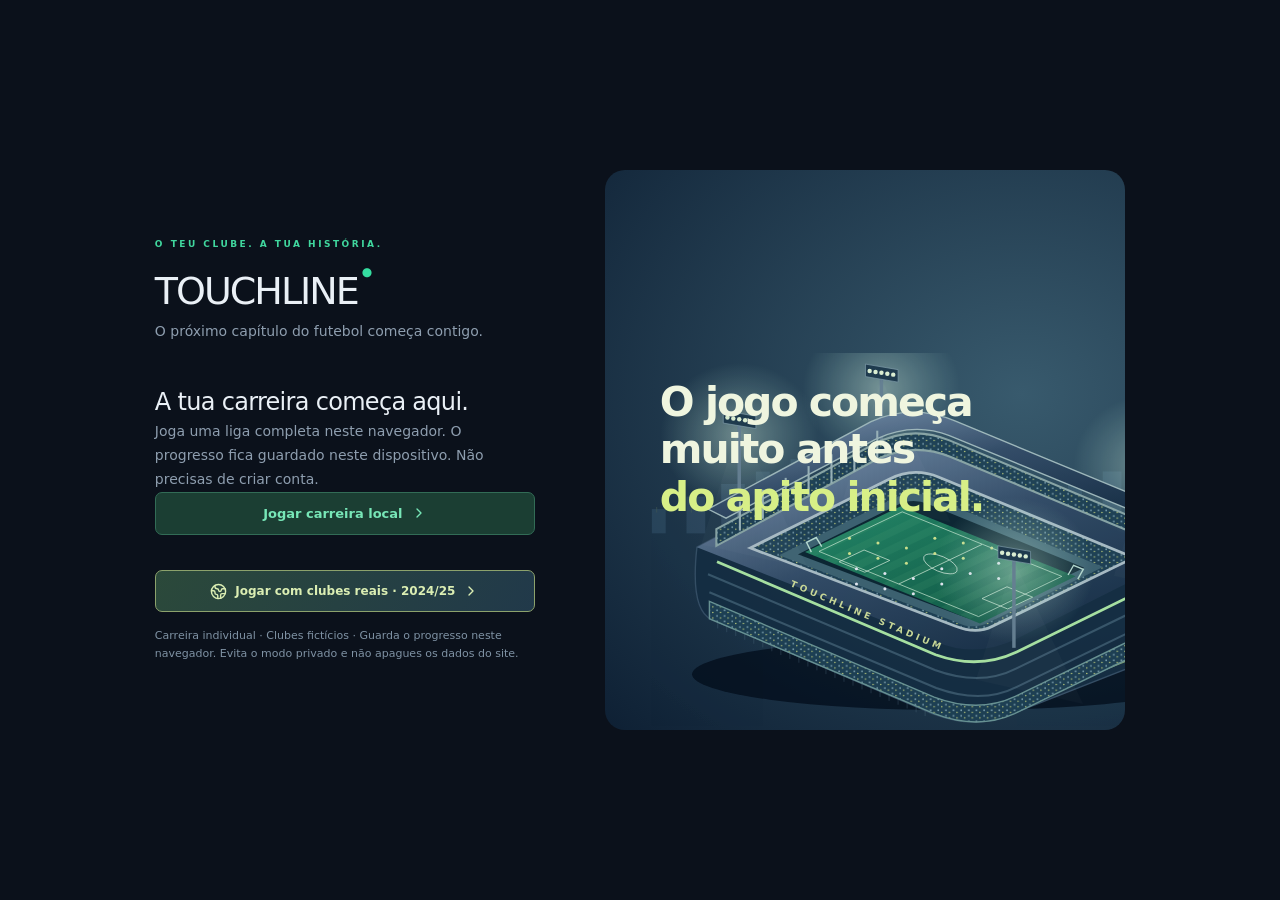
==== index.html @ 0bbf706d "Publish local career from 832831e8" ====
<!doctype html>
<html lang="pt-PT">
  <head>
    <meta charset="UTF-8" />
    <meta name="viewport" content="width=device-width, initial-scale=1.0" />
    <link rel="icon" href="./touchline-mark.svg" type="image/svg+xml" />
    <meta name="theme-color" content="#0b111b" />
    <title>Touchline · Football Manager</title>
    <meta
      name="description"
      content="O teu clube. A tua história. Gestão de futebol Touchline."
    />
    <meta property="og:title" content="Touchline · Football Manager" />
    <meta property="og:description" content="O teu clube. A tua história." />
    <meta property="og:type" content="website" />
    <script type="module" crossorigin src="./assets/index-Bh-T004Q.js"></script>
    <link rel="stylesheet" crossorigin href="./assets/index-CLaD3qO5.css">
  </head>
  <body>
    <div id="root"></div>
  </body>
</html>
---- assets/index-CLaD3qO5.css ----
*,:before,:after{--tw-border-spacing-x: 0;--tw-border-spacing-y: 0;--tw-translate-x: 0;--tw-translate-y: 0;--tw-rotate: 0;--tw-skew-x: 0;--tw-skew-y: 0;--tw-scale-x: 1;--tw-scale-y: 1;--tw-pan-x: ;--tw-pan-y: ;--tw-pinch-zoom: ;--tw-scroll-snap-strictness: proximity;--tw-gradient-from-position: ;--tw-gradient-via-position: ;--tw-gradient-to-position: ;--tw-ordinal: ;--tw-slashed-zero: ;--tw-numeric-figure: ;--tw-numeric-spacing: ;--tw-numeric-fraction: ;--tw-ring-inset: ;--tw-ring-offset-width: 0px;--tw-ring-offset-color: #fff;--tw-ring-color: rgb(59 130 246 / .5);--tw-ring-offset-shadow: 0 0 #0000;--tw-ring-shadow: 0 0 #0000;--tw-shadow: 0 0 #0000;--tw-shadow-colored: 0 0 #0000;--tw-blur: ;--tw-brightness: ;--tw-contrast: ;--tw-grayscale: ;--tw-hue-rotate: ;--tw-invert: ;--tw-saturate: ;--tw-sepia: ;--tw-drop-shadow: ;--tw-backdrop-blur: ;--tw-backdrop-brightness: ;--tw-backdrop-contrast: ;--tw-backdrop-grayscale: ;--tw-backdrop-hue-rotate: ;--tw-backdrop-invert: ;--tw-backdrop-opacity: ;--tw-backdrop-saturate: ;--tw-backdrop-sepia: ;--tw-contain-size: ;--tw-contain-layout: ;--tw-contain-paint: ;--tw-contain-style: }::backdrop{--tw-border-spacing-x: 0;--tw-border-spacing-y: 0;--tw-translate-x: 0;--tw-translate-y: 0;--tw-rotate: 0;--tw-skew-x: 0;--tw-skew-y: 0;--tw-scale-x: 1;--tw-scale-y: 1;--tw-pan-x: ;--tw-pan-y: ;--tw-pinch-zoom: ;--tw-scroll-snap-strictness: proximity;--tw-gradient-from-position: ;--tw-gradient-via-position: ;--tw-gradient-to-position: ;--tw-ordinal: ;--tw-slashed-zero: ;--tw-numeric-figure: ;--tw-numeric-spacing: ;--tw-numeric-fraction: ;--tw-ring-inset: ;--tw-ring-offset-width: 0px;--tw-ring-offset-color: #fff;--tw-ring-color: rgb(59 130 246 / .5);--tw-ring-offset-shadow: 0 0 #0000;--tw-ring-shadow: 0 0 #0000;--tw-shadow: 0 0 #0000;--tw-shadow-colored: 0 0 #0000;--tw-blur: ;--tw-brightness: ;--tw-contrast: ;--tw-grayscale: ;--tw-hue-rotate: ;--tw-invert: ;--tw-saturate: ;--tw-sepia: ;--tw-drop-shadow: ;--tw-backdrop-blur: ;--tw-backdrop-brightness: ;--tw-backdrop-contrast: ;--tw-backdrop-grayscale: ;--tw-backdrop-hue-rotate: ;--tw-backdrop-invert: ;--tw-backdrop-opacity: ;--tw-backdrop-saturate: ;--tw-backdrop-sepia: ;--tw-contain-size: ;--tw-contain-layout: ;--tw-contain-paint: ;--tw-contain-style: }*,:before,:after{box-sizing:border-box;border-width:0;border-style:solid;border-color:#e5e7eb}:before,:after{--tw-content: ""}html,:host{line-height:1.5;-webkit-text-size-adjust:100%;-moz-tab-size:4;-o-tab-size:4;tab-size:4;font-family:ui-sans-serif,system-ui,sans-serif,"Apple Color Emoji","Segoe UI Emoji",Segoe UI Symbol,"Noto Color Emoji";font-feature-settings:normal;font-variation-settings:normal;-webkit-tap-highlight-color:transparent}body{margin:0;line-height:inherit}hr{height:0;color:inherit;border-top-width:1px}abbr:where([title]){-webkit-text-decoration:underline dotted;text-decoration:underline dotted}h1,h2,h3,h4,h5,h6{font-size:inherit;font-weight:inherit}a{color:inherit;text-decoration:inherit}b,strong{font-weight:bolder}code,kbd,samp,pre{font-family:ui-monospace,SFMono-Regular,Menlo,Monaco,Consolas,Liberation Mono,Courier New,monospace;font-feature-settings:normal;font-variation-settings:normal;font-size:1em}small{font-size:80%}sub,sup{font-size:75%;line-height:0;position:relative;vertical-align:baseline}sub{bottom:-.25em}sup{top:-.5em}table{text-indent:0;border-color:inherit;border-collapse:collapse}button,input,optgroup,select,textarea{font-family:inherit;font-feature-settings:inherit;font-variation-settings:inherit;font-size:100%;font-weight:inherit;line-height:inherit;letter-spacing:inherit;color:inherit;margin:0;padding:0}button,select{text-transform:none}button,input:where([type=button]),input:where([type=reset]),input:where([type=submit]){-webkit-appearance:button;background-color:transparent;background-image:none}:-moz-focusring{outline:auto}:-moz-ui-invalid{box-shadow:none}progress{vertical-align:baseline}::-webkit-inner-spin-button,::-webkit-outer-spin-button{height:auto}[type=search]{-webkit-appearance:textfield;outline-offset:-2px}::-webkit-search-decoration{-webkit-appearance:none}::-webkit-file-upload-button{-webkit-appearance:button;font:inherit}summary{display:list-item}blockquote,dl,dd,h1,h2,h3,h4,h5,h6,hr,figure,p,pre{margin:0}fieldset{margin:0;padding:0}legend{padding:0}ol,ul,menu{list-style:none;margin:0;padding:0}dialog{padding:0}textarea{resize:vertical}input::-moz-placeholder,textarea::-moz-placeholder{opacity:1;color:#9ca3af}input::placeholder,textarea::placeholder{opacity:1;color:#9ca3af}button,[role=button]{cursor:pointer}:disabled{cursor:default}img,svg,video,canvas,audio,iframe,embed,object{display:block;vertical-align:middle}img,video{max-width:100%;height:auto}[hidden]:where(:not([hidden=until-found])){display:none}:root{--background: 220 30% 8%;--foreground: 220 10% 98%;--card: 220 25% 12%;--card-foreground: 220 10% 98%;--popover: 220 25% 12%;--popover-foreground: 220 10% 98%;--primary: 45 100% 55%;--primary-foreground: 220 30% 8%;--secondary: 264 100% 65%;--secondary-foreground: 220 10% 98%;--muted: 220 20% 15%;--muted-foreground: 220 10% 65%;--accent: 195 100% 50%;--accent-foreground: 220 30% 8%;--destructive: 0 75% 55%;--destructive-foreground: 220 10% 98%;--border: 220 20% 20%;--input: 220 20% 20%;--ring: 45 100% 55%;--radius: .75rem;--health: 140 75% 50%;--energy: 260 100% 65%;--fire: 15 100% 55%;--water: 200 100% 55%;--grass: 120 75% 45%;--electric: 55 100% 55%;--gradient-game: linear-gradient(135deg, hsl(45 100% 55%), hsl(264 100% 65%));--gradient-battle: linear-gradient(45deg, hsl(0 75% 55%), hsl(15 100% 55%));--gradient-ui: linear-gradient(180deg, hsl(220 25% 12%), hsl(220 20% 15%));--glow-primary: 0 0 30px hsl(45 100% 55% / .5);--glow-secondary: 0 0 20px hsl(264 100% 65% / .4);--transition-game: all .3s cubic-bezier(.4, 0, .2, 1);--sidebar-background: 0 0% 98%;--sidebar-foreground: 240 5.3% 26.1%;--sidebar-primary: 240 5.9% 10%;--sidebar-primary-foreground: 0 0% 98%;--sidebar-accent: 240 4.8% 95.9%;--sidebar-accent-foreground: 240 5.9% 10%;--sidebar-border: 220 13% 91%;--sidebar-ring: 217.2 91.2% 59.8%}.dark{--background: 220 30% 8%;--foreground: 220 10% 98%;--card: 220 25% 12%;--card-foreground: 220 10% 98%;--popover: 220 25% 12%;--popover-foreground: 220 10% 98%;--primary: 45 100% 55%;--primary-foreground: 220 30% 8%;--secondary: 264 100% 65%;--secondary-foreground: 220 10% 98%;--muted: 220 20% 15%;--muted-foreground: 220 10% 65%;--accent: 195 100% 50%;--accent-foreground: 220 30% 8%;--destructive: 0 75% 55%;--destructive-foreground: 220 10% 98%;--border: 220 20% 20%;--input: 220 20% 20%;--ring: 45 100% 55%;--sidebar-background: 240 5.9% 10%;--sidebar-foreground: 240 4.8% 95.9%;--sidebar-primary: 224.3 76.3% 48%;--sidebar-primary-foreground: 0 0% 100%;--sidebar-accent: 240 3.7% 15.9%;--sidebar-accent-foreground: 240 4.8% 95.9%;--sidebar-border: 240 3.7% 15.9%;--sidebar-ring: 217.2 91.2% 59.8%}*{border-color:hsl(var(--border))}body{overflow:hidden;background-color:hsl(var(--background));color:hsl(var(--foreground));margin:0;padding:0;font-family:Inter,system-ui,sans-serif}canvas{display:block;outline:none}.sr-only{position:absolute;width:1px;height:1px;padding:0;margin:-1px;overflow:hidden;clip:rect(0,0,0,0);white-space:nowrap;border-width:0}.pointer-events-none{pointer-events:none}.pointer-events-auto{pointer-events:auto}.visible{visibility:visible}.invisible{visibility:hidden}.static{position:static}.fixed{position:fixed}.absolute{position:absolute}.relative{position:relative}.inset-0{top:0;right:0;bottom:0;left:0}.inset-x-0{left:0;right:0}.inset-y-0{top:0;bottom:0}.-bottom-12{bottom:-3rem}.-left-12{left:-3rem}.-right-12{right:-3rem}.-top-12{top:-3rem}.bottom-0{bottom:0}.bottom-4{bottom:1rem}.left-0{left:0}.left-1{left:.25rem}.left-1\/2{left:50%}.left-2{left:.5rem}.left-4{left:1rem}.left-\[50\%\]{left:50%}.right-0{right:0}.right-1{right:.25rem}.right-2{right:.5rem}.right-3{right:.75rem}.right-4{right:1rem}.top-0{top:0}.top-1\.5{top:.375rem}.top-1\/2{top:50%}.top-2{top:.5rem}.top-3\.5{top:.875rem}.top-4{top:1rem}.top-\[1px\]{top:1px}.top-\[50\%\]{top:50%}.top-\[60\%\]{top:60%}.top-full{top:100%}.z-10{z-index:10}.z-20{z-index:20}.z-50{z-index:50}.z-\[100\]{z-index:100}.z-\[1\]{z-index:1}.-mx-1{margin-left:-.25rem;margin-right:-.25rem}.mx-2{margin-left:.5rem;margin-right:.5rem}.mx-3\.5{margin-left:.875rem;margin-right:.875rem}.mx-auto{margin-left:auto;margin-right:auto}.my-0\.5{margin-top:.125rem;margin-bottom:.125rem}.my-1{margin-top:.25rem;margin-bottom:.25rem}.-ml-4{margin-left:-1rem}.-mt-4{margin-top:-1rem}.mb-1{margin-bottom:.25rem}.mb-2{margin-bottom:.5rem}.mb-4{margin-bottom:1rem}.mb-6{margin-bottom:1.5rem}.ml-1{margin-left:.25rem}.ml-auto{margin-left:auto}.mr-2{margin-right:.5rem}.mt-1\.5{margin-top:.375rem}.mt-2{margin-top:.5rem}.mt-24{margin-top:6rem}.mt-3{margin-top:.75rem}.mt-4{margin-top:1rem}.mt-auto{margin-top:auto}.block{display:block}.flex{display:flex}.inline-flex{display:inline-flex}.table{display:table}.grid{display:grid}.hidden{display:none}.aspect-square{aspect-ratio:1 / 1}.aspect-video{aspect-ratio:16 / 9}.size-4{width:1rem;height:1rem}.h-1\.5{height:.375rem}.h-10{height:2.5rem}.h-11{height:2.75rem}.h-12{height:3rem}.h-2{height:.5rem}.h-2\.5{height:.625rem}.h-20{height:5rem}.h-24{height:6rem}.h-3{height:.75rem}.h-3\.5{height:.875rem}.h-32{height:8rem}.h-4{height:1rem}.h-40{height:10rem}.h-5{height:1.25rem}.h-6{height:1.5rem}.h-7{height:1.75rem}.h-8{height:2rem}.h-9{height:2.25rem}.h-\[1px\]{height:1px}.h-\[var\(--radix-navigation-menu-viewport-height\)\]{height:var(--radix-navigation-menu-viewport-height)}.h-\[var\(--radix-select-trigger-height\)\]{height:var(--radix-select-trigger-height)}.h-auto{height:auto}.h-full{height:100%}.h-px{height:1px}.h-screen{height:100vh}.h-svh{height:100svh}.max-h-96{max-height:24rem}.max-h-\[300px\]{max-height:300px}.max-h-screen{max-height:100vh}.min-h-0{min-height:0px}.min-h-\[80px\]{min-height:80px}.min-h-screen{min-height:100vh}.min-h-svh{min-height:100svh}.w-0{width:0px}.w-1{width:.25rem}.w-10{width:2.5rem}.w-11{width:2.75rem}.w-12{width:3rem}.w-2{width:.5rem}.w-2\.5{width:.625rem}.w-20{width:5rem}.w-24{width:6rem}.w-3{width:.75rem}.w-3\.5{width:.875rem}.w-3\/4{width:75%}.w-32{width:8rem}.w-4{width:1rem}.w-5{width:1.25rem}.w-64{width:16rem}.w-7{width:1.75rem}.w-72{width:18rem}.w-8{width:2rem}.w-9{width:2.25rem}.w-96{width:24rem}.w-\[--sidebar-width\]{width:var(--sidebar-width)}.w-\[100px\]{width:100px}.w-\[1px\]{width:1px}.w-auto{width:auto}.w-full{width:100%}.w-max{width:-moz-max-content;width:max-content}.w-px{width:1px}.min-w-0{min-width:0px}.min-w-5{min-width:1.25rem}.min-w-\[12rem\]{min-width:12rem}.min-w-\[8rem\]{min-width:8rem}.min-w-\[var\(--radix-select-trigger-width\)\]{min-width:var(--radix-select-trigger-width)}.max-w-4xl{max-width:56rem}.max-w-\[--skeleton-width\]{max-width:var(--skeleton-width)}.max-w-lg{max-width:32rem}.max-w-max{max-width:-moz-max-content;max-width:max-content}.flex-1{flex:1 1 0%}.shrink-0{flex-shrink:0}.grow{flex-grow:1}.grow-0{flex-grow:0}.basis-full{flex-basis:100%}.caption-bottom{caption-side:bottom}.border-collapse{border-collapse:collapse}.-translate-x-1{--tw-translate-x: -.25rem;transform:translate(var(--tw-translate-x),var(--tw-translate-y)) rotate(var(--tw-rotate)) skew(var(--tw-skew-x)) skewY(var(--tw-skew-y)) scaleX(var(--tw-scale-x)) scaleY(var(--tw-scale-y))}.-translate-x-1\.5{--tw-translate-x: -.375rem;transform:translate(var(--tw-translate-x),var(--tw-translate-y)) rotate(var(--tw-rotate)) skew(var(--tw-skew-x)) skewY(var(--tw-skew-y)) scaleX(var(--tw-scale-x)) scaleY(var(--tw-scale-y))}.-translate-x-1\/2{--tw-translate-x: -50%;transform:translate(var(--tw-translate-x),var(--tw-translate-y)) rotate(var(--tw-rotate)) skew(var(--tw-skew-x)) skewY(var(--tw-skew-y)) scaleX(var(--tw-scale-x)) scaleY(var(--tw-scale-y))}.-translate-x-px{--tw-translate-x: -1px;transform:translate(var(--tw-translate-x),var(--tw-translate-y)) rotate(var(--tw-rotate)) skew(var(--tw-skew-x)) skewY(var(--tw-skew-y)) scaleX(var(--tw-scale-x)) scaleY(var(--tw-scale-y))}.-translate-y-1{--tw-translate-y: -.25rem;transform:translate(var(--tw-translate-x),var(--tw-translate-y)) rotate(var(--tw-rotate)) skew(var(--tw-skew-x)) skewY(var(--tw-skew-y)) scaleX(var(--tw-scale-x)) scaleY(var(--tw-scale-y))}.-translate-y-1\.5{--tw-translate-y: -.375rem;transform:translate(var(--tw-translate-x),var(--tw-translate-y)) rotate(var(--tw-rotate)) skew(var(--tw-skew-x)) skewY(var(--tw-skew-y)) scaleX(var(--tw-scale-x)) scaleY(var(--tw-scale-y))}.-translate-y-1\/2{--tw-translate-y: -50%;transform:translate(var(--tw-translate-x),var(--tw-translate-y)) rotate(var(--tw-rotate)) skew(var(--tw-skew-x)) skewY(var(--tw-skew-y)) scaleX(var(--tw-scale-x)) scaleY(var(--tw-scale-y))}.translate-x-\[-50\%\]{--tw-translate-x: -50%;transform:translate(var(--tw-translate-x),var(--tw-translate-y)) rotate(var(--tw-rotate)) skew(var(--tw-skew-x)) skewY(var(--tw-skew-y)) scaleX(var(--tw-scale-x)) scaleY(var(--tw-scale-y))}.translate-x-px{--tw-translate-x: 1px;transform:translate(var(--tw-translate-x),var(--tw-translate-y)) rotate(var(--tw-rotate)) skew(var(--tw-skew-x)) skewY(var(--tw-skew-y)) scaleX(var(--tw-scale-x)) scaleY(var(--tw-scale-y))}.translate-y-\[-50\%\]{--tw-translate-y: -50%;transform:translate(var(--tw-translate-x),var(--tw-translate-y)) rotate(var(--tw-rotate)) skew(var(--tw-skew-x)) skewY(var(--tw-skew-y)) scaleX(var(--tw-scale-x)) scaleY(var(--tw-scale-y))}.rotate-45{--tw-rotate: 45deg;transform:translate(var(--tw-translate-x),var(--tw-translate-y)) rotate(var(--tw-rotate)) skew(var(--tw-skew-x)) skewY(var(--tw-skew-y)) scaleX(var(--tw-scale-x)) scaleY(var(--tw-scale-y))}.rotate-90{--tw-rotate: 90deg;transform:translate(var(--tw-translate-x),var(--tw-translate-y)) rotate(var(--tw-rotate)) skew(var(--tw-skew-x)) skewY(var(--tw-skew-y)) scaleX(var(--tw-scale-x)) scaleY(var(--tw-scale-y))}.transform{transform:translate(var(--tw-translate-x),var(--tw-translate-y)) rotate(var(--tw-rotate)) skew(var(--tw-skew-x)) skewY(var(--tw-skew-y)) scaleX(var(--tw-scale-x)) scaleY(var(--tw-scale-y))}@keyframes pulse{50%{opacity:.5}}.animate-pulse{animation:pulse 2s cubic-bezier(.4,0,.6,1) infinite}.cursor-default{cursor:default}.cursor-pointer{cursor:pointer}.touch-none{touch-action:none}.select-none{-webkit-user-select:none;-moz-user-select:none;user-select:none}.list-none{list-style-type:none}.grid-cols-2{grid-template-columns:repeat(2,minmax(0,1fr))}.flex-row{flex-direction:row}.flex-col{flex-direction:column}.flex-col-reverse{flex-direction:column-reverse}.flex-wrap{flex-wrap:wrap}.items-start{align-items:flex-start}.items-end{align-items:flex-end}.items-center{align-items:center}.items-stretch{align-items:stretch}.justify-center{justify-content:center}.justify-between{justify-content:space-between}.gap-1{gap:.25rem}.gap-1\.5{gap:.375rem}.gap-2{gap:.5rem}.gap-3{gap:.75rem}.gap-4{gap:1rem}.gap-6{gap:1.5rem}.space-x-1>:not([hidden])~:not([hidden]){--tw-space-x-reverse: 0;margin-right:calc(.25rem * var(--tw-space-x-reverse));margin-left:calc(.25rem * calc(1 - var(--tw-space-x-reverse)))}.space-x-4>:not([hidden])~:not([hidden]){--tw-space-x-reverse: 0;margin-right:calc(1rem * var(--tw-space-x-reverse));margin-left:calc(1rem * calc(1 - var(--tw-space-x-reverse)))}.space-y-1>:not([hidden])~:not([hidden]){--tw-space-y-reverse: 0;margin-top:calc(.25rem * calc(1 - var(--tw-space-y-reverse)));margin-bottom:calc(.25rem * var(--tw-space-y-reverse))}.space-y-1\.5>:not([hidden])~:not([hidden]){--tw-space-y-reverse: 0;margin-top:calc(.375rem * calc(1 - var(--tw-space-y-reverse)));margin-bottom:calc(.375rem * var(--tw-space-y-reverse))}.space-y-2>:not([hidden])~:not([hidden]){--tw-space-y-reverse: 0;margin-top:calc(.5rem * calc(1 - var(--tw-space-y-reverse)));margin-bottom:calc(.5rem * var(--tw-space-y-reverse))}.space-y-3>:not([hidden])~:not([hidden]){--tw-space-y-reverse: 0;margin-top:calc(.75rem * calc(1 - var(--tw-space-y-reverse)));margin-bottom:calc(.75rem * var(--tw-space-y-reverse))}.space-y-4>:not([hidden])~:not([hidden]){--tw-space-y-reverse: 0;margin-top:calc(1rem * calc(1 - var(--tw-space-y-reverse)));margin-bottom:calc(1rem * var(--tw-space-y-reverse))}.overflow-auto{overflow:auto}.overflow-hidden{overflow:hidden}.overflow-y-auto{overflow-y:auto}.overflow-x-hidden{overflow-x:hidden}.whitespace-nowrap{white-space:nowrap}.break-words{overflow-wrap:break-word}.rounded{border-radius:.25rem}.rounded-\[2px\]{border-radius:2px}.rounded-\[inherit\]{border-radius:inherit}.rounded-full{border-radius:9999px}.rounded-lg{border-radius:var(--radius)}.rounded-md{border-radius:calc(var(--radius) - 2px)}.rounded-sm{border-radius:calc(var(--radius) - 4px)}.rounded-t-\[10px\]{border-top-left-radius:10px;border-top-right-radius:10px}.rounded-tl-sm{border-top-left-radius:calc(var(--radius) - 4px)}.border{border-width:1px}.border-0{border-width:0px}.border-2{border-width:2px}.border-\[1\.5px\]{border-width:1.5px}.border-y{border-top-width:1px;border-bottom-width:1px}.border-b{border-bottom-width:1px}.border-l{border-left-width:1px}.border-r{border-right-width:1px}.border-t{border-top-width:1px}.border-dashed{border-style:dashed}.border-\[--color-border\]{border-color:var(--color-border)}.border-accent\/50{border-color:hsl(var(--accent) / .5)}.border-border{border-color:hsl(var(--border))}.border-border\/50{border-color:hsl(var(--border) / .5)}.border-destructive{border-color:hsl(var(--destructive))}.border-destructive\/50{border-color:hsl(var(--destructive) / .5)}.border-green-500\/50{border-color:#22c55e80}.border-input{border-color:hsl(var(--input))}.border-primary{border-color:hsl(var(--primary))}.border-primary\/50{border-color:hsl(var(--primary) / .5)}.border-sidebar-border{border-color:hsl(var(--sidebar-border))}.border-transparent{border-color:transparent}.border-l-transparent{border-left-color:transparent}.border-t-transparent{border-top-color:transparent}.bg-\[--color-bg\]{background-color:var(--color-bg)}.bg-accent{background-color:hsl(var(--accent))}.bg-background{background-color:hsl(var(--background))}.bg-background\/80{background-color:hsl(var(--background) / .8)}.bg-background\/95{background-color:hsl(var(--background) / .95)}.bg-black\/80{background-color:#000c}.bg-border{background-color:hsl(var(--border))}.bg-card{background-color:hsl(var(--card))}.bg-card\/50{background-color:hsl(var(--card) / .5)}.bg-card\/90{background-color:hsl(var(--card) / .9)}.bg-destructive{background-color:hsl(var(--destructive))}.bg-electric{background-color:hsl(var(--electric))}.bg-fire{background-color:hsl(var(--fire))}.bg-foreground{background-color:hsl(var(--foreground))}.bg-grass{background-color:hsl(var(--grass))}.bg-gray-100{--tw-bg-opacity: 1;background-color:rgb(243 244 246 / var(--tw-bg-opacity, 1))}.bg-muted{background-color:hsl(var(--muted))}.bg-muted\/50{background-color:hsl(var(--muted) / .5)}.bg-popover{background-color:hsl(var(--popover))}.bg-primary{background-color:hsl(var(--primary))}.bg-secondary{background-color:hsl(var(--secondary))}.bg-sidebar{background-color:hsl(var(--sidebar-background))}.bg-sidebar-border{background-color:hsl(var(--sidebar-border))}.bg-transparent{background-color:transparent}.bg-water{background-color:hsl(var(--water))}.bg-gradient-to-br{background-image:linear-gradient(to bottom right,var(--tw-gradient-stops))}.bg-gradient-to-r{background-image:linear-gradient(to right,var(--tw-gradient-stops))}.from-accent{--tw-gradient-from: hsl(var(--accent)) var(--tw-gradient-from-position);--tw-gradient-to: hsl(var(--accent) / 0) var(--tw-gradient-to-position);--tw-gradient-stops: var(--tw-gradient-from), var(--tw-gradient-to)}.from-destructive{--tw-gradient-from: hsl(var(--destructive)) var(--tw-gradient-from-position);--tw-gradient-to: hsl(var(--destructive) / 0) var(--tw-gradient-to-position);--tw-gradient-stops: var(--tw-gradient-from), var(--tw-gradient-to)}.from-electric{--tw-gradient-from: hsl(var(--electric)) var(--tw-gradient-from-position);--tw-gradient-to: hsl(var(--electric) / 0) var(--tw-gradient-to-position);--tw-gradient-stops: var(--tw-gradient-from), var(--tw-gradient-to)}.from-green-500{--tw-gradient-from: #22c55e var(--tw-gradient-from-position);--tw-gradient-to: rgb(34 197 94 / 0) var(--tw-gradient-to-position);--tw-gradient-stops: var(--tw-gradient-from), var(--tw-gradient-to)}.from-muted{--tw-gradient-from: hsl(var(--muted)) var(--tw-gradient-from-position);--tw-gradient-to: hsl(var(--muted) / 0) var(--tw-gradient-to-position);--tw-gradient-stops: var(--tw-gradient-from), var(--tw-gradient-to)}.from-primary{--tw-gradient-from: hsl(var(--primary)) var(--tw-gradient-from-position);--tw-gradient-to: hsl(var(--primary) / 0) var(--tw-gradient-to-position);--tw-gradient-stops: var(--tw-gradient-from), var(--tw-gradient-to)}.from-primary\/10{--tw-gradient-from: hsl(var(--primary) / .1) var(--tw-gradient-from-position);--tw-gradient-to: hsl(var(--primary) / 0) var(--tw-gradient-to-position);--tw-gradient-stops: var(--tw-gradient-from), var(--tw-gradient-to)}.from-secondary{--tw-gradient-from: hsl(var(--secondary)) var(--tw-gradient-from-position);--tw-gradient-to: hsl(var(--secondary) / 0) var(--tw-gradient-to-position);--tw-gradient-stops: var(--tw-gradient-from), var(--tw-gradient-to)}.from-slate-900{--tw-gradient-from: #0f172a var(--tw-gradient-from-position);--tw-gradient-to: rgb(15 23 42 / 0) var(--tw-gradient-to-position);--tw-gradient-stops: var(--tw-gradient-from), var(--tw-gradient-to)}.via-purple-900{--tw-gradient-to: rgb(88 28 135 / 0) var(--tw-gradient-to-position);--tw-gradient-stops: var(--tw-gradient-from), #581c87 var(--tw-gradient-via-position), var(--tw-gradient-to)}.to-accent{--tw-gradient-to: hsl(var(--accent)) var(--tw-gradient-to-position)}.to-destructive\/70{--tw-gradient-to: hsl(var(--destructive) / .7) var(--tw-gradient-to-position)}.to-green-600{--tw-gradient-to: #16a34a var(--tw-gradient-to-position)}.to-muted\/70{--tw-gradient-to: hsl(var(--muted) / .7) var(--tw-gradient-to-position)}.to-orange-500{--tw-gradient-to: #f97316 var(--tw-gradient-to-position)}.to-primary{--tw-gradient-to: hsl(var(--primary)) var(--tw-gradient-to-position)}.to-secondary{--tw-gradient-to: hsl(var(--secondary)) var(--tw-gradient-to-position)}.to-secondary\/10{--tw-gradient-to: hsl(var(--secondary) / .1) var(--tw-gradient-to-position)}.to-slate-900{--tw-gradient-to: #0f172a var(--tw-gradient-to-position)}.bg-clip-text{-webkit-background-clip:text;background-clip:text}.fill-current{fill:currentColor}.p-0{padding:0}.p-1{padding:.25rem}.p-2{padding:.5rem}.p-3{padding:.75rem}.p-4{padding:1rem}.p-6{padding:1.5rem}.p-\[1px\]{padding:1px}.px-1{padding-left:.25rem;padding-right:.25rem}.px-2{padding-left:.5rem;padding-right:.5rem}.px-2\.5{padding-left:.625rem;padding-right:.625rem}.px-3{padding-left:.75rem;padding-right:.75rem}.px-4{padding-left:1rem;padding-right:1rem}.px-5{padding-left:1.25rem;padding-right:1.25rem}.px-8{padding-left:2rem;padding-right:2rem}.py-0\.5{padding-top:.125rem;padding-bottom:.125rem}.py-1{padding-top:.25rem;padding-bottom:.25rem}.py-1\.5{padding-top:.375rem;padding-bottom:.375rem}.py-2{padding-top:.5rem;padding-bottom:.5rem}.py-3{padding-top:.75rem;padding-bottom:.75rem}.py-4{padding-top:1rem;padding-bottom:1rem}.py-6{padding-top:1.5rem;padding-bottom:1.5rem}.pb-3{padding-bottom:.75rem}.pb-4{padding-bottom:1rem}.pl-2\.5{padding-left:.625rem}.pl-4{padding-left:1rem}.pl-8{padding-left:2rem}.pr-2{padding-right:.5rem}.pr-2\.5{padding-right:.625rem}.pr-8{padding-right:2rem}.pt-0{padding-top:0}.pt-1{padding-top:.25rem}.pt-3{padding-top:.75rem}.pt-4{padding-top:1rem}.text-left{text-align:left}.text-center{text-align:center}.align-middle{vertical-align:middle}.font-mono{font-family:ui-monospace,SFMono-Regular,Menlo,Monaco,Consolas,Liberation Mono,Courier New,monospace}.text-2xl{font-size:1.5rem;line-height:2rem}.text-3xl{font-size:1.875rem;line-height:2.25rem}.text-4xl{font-size:2.25rem;line-height:2.5rem}.text-\[0\.8rem\]{font-size:.8rem}.text-base{font-size:1rem;line-height:1.5rem}.text-lg{font-size:1.125rem;line-height:1.75rem}.text-sm{font-size:.875rem;line-height:1.25rem}.text-xl{font-size:1.25rem;line-height:1.75rem}.text-xs{font-size:.75rem;line-height:1rem}.font-bold{font-weight:700}.font-medium{font-weight:500}.font-normal{font-weight:400}.font-semibold{font-weight:600}.capitalize{text-transform:capitalize}.tabular-nums{--tw-numeric-spacing: tabular-nums;font-variant-numeric:var(--tw-ordinal) var(--tw-slashed-zero) var(--tw-numeric-figure) var(--tw-numeric-spacing) var(--tw-numeric-fraction)}.leading-none{line-height:1}.tracking-tight{letter-spacing:-.025em}.tracking-widest{letter-spacing:.1em}.text-accent-foreground{color:hsl(var(--accent-foreground))}.text-blue-500{--tw-text-opacity: 1;color:rgb(59 130 246 / var(--tw-text-opacity, 1))}.text-card-foreground{color:hsl(var(--card-foreground))}.text-current{color:currentColor}.text-destructive{color:hsl(var(--destructive))}.text-destructive-foreground{color:hsl(var(--destructive-foreground))}.text-foreground{color:hsl(var(--foreground))}.text-foreground\/50{color:hsl(var(--foreground) / .5)}.text-gray-600{--tw-text-opacity: 1;color:rgb(75 85 99 / var(--tw-text-opacity, 1))}.text-green-400{--tw-text-opacity: 1;color:rgb(74 222 128 / var(--tw-text-opacity, 1))}.text-muted-foreground{color:hsl(var(--muted-foreground))}.text-popover-foreground{color:hsl(var(--popover-foreground))}.text-primary{color:hsl(var(--primary))}.text-primary-foreground{color:hsl(var(--primary-foreground))}.text-secondary-foreground{color:hsl(var(--secondary-foreground))}.text-sidebar-foreground{color:hsl(var(--sidebar-foreground))}.text-sidebar-foreground\/70{color:hsl(var(--sidebar-foreground) / .7)}.text-transparent{color:transparent}.text-white{--tw-text-opacity: 1;color:rgb(255 255 255 / var(--tw-text-opacity, 1))}.underline{text-decoration-line:underline}.underline-offset-4{text-underline-offset:4px}.opacity-0{opacity:0}.opacity-20{opacity:.2}.opacity-50{opacity:.5}.opacity-60{opacity:.6}.opacity-70{opacity:.7}.opacity-90{opacity:.9}.shadow{--tw-shadow: 0 1px 3px 0 rgb(0 0 0 / .1), 0 1px 2px -1px rgb(0 0 0 / .1);--tw-shadow-colored: 0 1px 3px 0 var(--tw-shadow-color), 0 1px 2px -1px var(--tw-shadow-color);box-shadow:var(--tw-ring-offset-shadow, 0 0 #0000),var(--tw-ring-shadow, 0 0 #0000),var(--tw-shadow)}.shadow-2xl{--tw-shadow: 0 25px 50px -12px rgb(0 0 0 / .25);--tw-shadow-colored: 0 25px 50px -12px var(--tw-shadow-color);box-shadow:var(--tw-ring-offset-shadow, 0 0 #0000),var(--tw-ring-shadow, 0 0 #0000),var(--tw-shadow)}.shadow-\[0_0_0_1px_hsl\(var\(--sidebar-border\)\)\]{--tw-shadow: 0 0 0 1px hsl(var(--sidebar-border));--tw-shadow-colored: 0 0 0 1px var(--tw-shadow-color);box-shadow:var(--tw-ring-offset-shadow, 0 0 #0000),var(--tw-ring-shadow, 0 0 #0000),var(--tw-shadow)}.shadow-inner{--tw-shadow: inset 0 2px 4px 0 rgb(0 0 0 / .05);--tw-shadow-colored: inset 0 2px 4px 0 var(--tw-shadow-color);box-shadow:var(--tw-ring-offset-shadow, 0 0 #0000),var(--tw-ring-shadow, 0 0 #0000),var(--tw-shadow)}.shadow-lg{--tw-shadow: 0 10px 15px -3px rgb(0 0 0 / .1), 0 4px 6px -4px rgb(0 0 0 / .1);--tw-shadow-colored: 0 10px 15px -3px var(--tw-shadow-color), 0 4px 6px -4px var(--tw-shadow-color);box-shadow:var(--tw-ring-offset-shadow, 0 0 #0000),var(--tw-ring-shadow, 0 0 #0000),var(--tw-shadow)}.shadow-md{--tw-shadow: 0 4px 6px -1px rgb(0 0 0 / .1), 0 2px 4px -2px rgb(0 0 0 / .1);--tw-shadow-colored: 0 4px 6px -1px var(--tw-shadow-color), 0 2px 4px -2px var(--tw-shadow-color);box-shadow:var(--tw-ring-offset-shadow, 0 0 #0000),var(--tw-ring-shadow, 0 0 #0000),var(--tw-shadow)}.shadow-none{--tw-shadow: 0 0 #0000;--tw-shadow-colored: 0 0 #0000;box-shadow:var(--tw-ring-offset-shadow, 0 0 #0000),var(--tw-ring-shadow, 0 0 #0000),var(--tw-shadow)}.shadow-sm{--tw-shadow: 0 1px 2px 0 rgb(0 0 0 / .05);--tw-shadow-colored: 0 1px 2px 0 var(--tw-shadow-color);box-shadow:var(--tw-ring-offset-shadow, 0 0 #0000),var(--tw-ring-shadow, 0 0 #0000),var(--tw-shadow)}.shadow-xl{--tw-shadow: 0 20px 25px -5px rgb(0 0 0 / .1), 0 8px 10px -6px rgb(0 0 0 / .1);--tw-shadow-colored: 0 20px 25px -5px var(--tw-shadow-color), 0 8px 10px -6px var(--tw-shadow-color);box-shadow:var(--tw-ring-offset-shadow, 0 0 #0000),var(--tw-ring-shadow, 0 0 #0000),var(--tw-shadow)}.outline-none{outline:2px solid transparent;outline-offset:2px}.outline{outline-style:solid}.ring{--tw-ring-offset-shadow: var(--tw-ring-inset) 0 0 0 var(--tw-ring-offset-width) var(--tw-ring-offset-color);--tw-ring-shadow: var(--tw-ring-inset) 0 0 0 calc(3px + var(--tw-ring-offset-width)) var(--tw-ring-color);box-shadow:var(--tw-ring-offset-shadow),var(--tw-ring-shadow),var(--tw-shadow, 0 0 #0000)}.ring-0{--tw-ring-offset-shadow: var(--tw-ring-inset) 0 0 0 var(--tw-ring-offset-width) var(--tw-ring-offset-color);--tw-ring-shadow: var(--tw-ring-inset) 0 0 0 calc(0px + var(--tw-ring-offset-width)) var(--tw-ring-color);box-shadow:var(--tw-ring-offset-shadow),var(--tw-ring-shadow),var(--tw-shadow, 0 0 #0000)}.ring-2{--tw-ring-offset-shadow: var(--tw-ring-inset) 0 0 0 var(--tw-ring-offset-width) var(--tw-ring-offset-color);--tw-ring-shadow: var(--tw-ring-inset) 0 0 0 calc(2px + var(--tw-ring-offset-width)) var(--tw-ring-color);box-shadow:var(--tw-ring-offset-shadow),var(--tw-ring-shadow),var(--tw-shadow, 0 0 #0000)}.ring-ring{--tw-ring-color: hsl(var(--ring))}.ring-sidebar-ring{--tw-ring-color: hsl(var(--sidebar-ring))}.ring-offset-background{--tw-ring-offset-color: hsl(var(--background))}.filter{filter:var(--tw-blur) var(--tw-brightness) var(--tw-contrast) var(--tw-grayscale) var(--tw-hue-rotate) var(--tw-invert) var(--tw-saturate) var(--tw-sepia) var(--tw-drop-shadow)}.backdrop-blur-sm{--tw-backdrop-blur: blur(4px);-webkit-backdrop-filter:var(--tw-backdrop-blur) var(--tw-backdrop-brightness) var(--tw-backdrop-contrast) var(--tw-backdrop-grayscale) var(--tw-backdrop-hue-rotate) var(--tw-backdrop-invert) var(--tw-backdrop-opacity) var(--tw-backdrop-saturate) var(--tw-backdrop-sepia);backdrop-filter:var(--tw-backdrop-blur) var(--tw-backdrop-brightness) var(--tw-backdrop-contrast) var(--tw-backdrop-grayscale) var(--tw-backdrop-hue-rotate) var(--tw-backdrop-invert) var(--tw-backdrop-opacity) var(--tw-backdrop-saturate) var(--tw-backdrop-sepia)}.transition{transition-property:color,background-color,border-color,text-decoration-color,fill,stroke,opacity,box-shadow,transform,filter,-webkit-backdrop-filter;transition-property:color,background-color,border-color,text-decoration-color,fill,stroke,opacity,box-shadow,transform,filter,backdrop-filter;transition-property:color,background-color,border-color,text-decoration-color,fill,stroke,opacity,box-shadow,transform,filter,backdrop-filter,-webkit-backdrop-filter;transition-timing-function:cubic-bezier(.4,0,.2,1);transition-duration:.15s}.transition-\[left\,right\,width\]{transition-property:left,right,width;transition-timing-function:cubic-bezier(.4,0,.2,1);transition-duration:.15s}.transition-\[margin\,opa\]{transition-property:margin,opa;transition-timing-function:cubic-bezier(.4,0,.2,1);transition-duration:.15s}.transition-\[width\,height\,padding\]{transition-property:width,height,padding;transition-timing-function:cubic-bezier(.4,0,.2,1);transition-duration:.15s}.transition-\[width\]{transition-property:width;transition-timing-function:cubic-bezier(.4,0,.2,1);transition-duration:.15s}.transition-all{transition-property:all;transition-timing-function:cubic-bezier(.4,0,.2,1);transition-duration:.15s}.transition-colors{transition-property:color,background-color,border-color,text-decoration-color,fill,stroke;transition-timing-function:cubic-bezier(.4,0,.2,1);transition-duration:.15s}.transition-opacity{transition-property:opacity;transition-timing-function:cubic-bezier(.4,0,.2,1);transition-duration:.15s}.transition-transform{transition-property:transform;transition-timing-function:cubic-bezier(.4,0,.2,1);transition-duration:.15s}.duration-1000{transition-duration:1s}.duration-200{transition-duration:.2s}.ease-in-out{transition-timing-function:cubic-bezier(.4,0,.2,1)}.ease-linear{transition-timing-function:linear}@keyframes enter{0%{opacity:var(--tw-enter-opacity, 1);transform:translate3d(var(--tw-enter-translate-x, 0),var(--tw-enter-translate-y, 0),0) scale3d(var(--tw-enter-scale, 1),var(--tw-enter-scale, 1),var(--tw-enter-scale, 1)) rotate(var(--tw-enter-rotate, 0))}}@keyframes exit{to{opacity:var(--tw-exit-opacity, 1);transform:translate3d(var(--tw-exit-translate-x, 0),var(--tw-exit-translate-y, 0),0) scale3d(var(--tw-exit-scale, 1),var(--tw-exit-scale, 1),var(--tw-exit-scale, 1)) rotate(var(--tw-exit-rotate, 0))}}.animate-in{animation-name:enter;animation-duration:.15s;--tw-enter-opacity: initial;--tw-enter-scale: initial;--tw-enter-rotate: initial;--tw-enter-translate-x: initial;--tw-enter-translate-y: initial}.fade-in-0{--tw-enter-opacity: 0}.fade-in-80{--tw-enter-opacity: .8}.zoom-in-95{--tw-enter-scale: .95}.duration-1000{animation-duration:1s}.duration-200{animation-duration:.2s}.ease-in-out{animation-timing-function:cubic-bezier(.4,0,.2,1)}.ease-linear{animation-timing-function:linear}.running{animation-play-state:running}.\!paused{animation-play-state:paused!important}.paused{animation-play-state:paused}.gradient-game{background:var(--gradient-game)}.gradient-battle{background:var(--gradient-battle)}.gradient-ui{background:var(--gradient-ui)}.glow-primary{box-shadow:var(--glow-primary)}.glow-secondary{box-shadow:var(--glow-secondary)}.transition-game{transition:var(--transition-game)}.progress-health{background-color:hsl(var(--health))}.progress-energy{background-color:hsl(var(--energy))}.progress-warning{background-color:#fbbf24}.progress-danger{background-color:#ef4444}.file\:border-0::file-selector-button{border-width:0px}.file\:bg-transparent::file-selector-button{background-color:transparent}.file\:text-sm::file-selector-button{font-size:.875rem;line-height:1.25rem}.file\:font-medium::file-selector-button{font-weight:500}.file\:text-foreground::file-selector-button{color:hsl(var(--foreground))}.placeholder\:text-muted-foreground::-moz-placeholder{color:hsl(var(--muted-foreground))}.placeholder\:text-muted-foreground::placeholder{color:hsl(var(--muted-foreground))}.after\:absolute:after{content:var(--tw-content);position:absolute}.after\:-inset-2:after{content:var(--tw-content);top:-.5rem;right:-.5rem;bottom:-.5rem;left:-.5rem}.after\:inset-y-0:after{content:var(--tw-content);top:0;bottom:0}.after\:left-1\/2:after{content:var(--tw-content);left:50%}.after\:w-1:after{content:var(--tw-content);width:.25rem}.after\:w-\[2px\]:after{content:var(--tw-content);width:2px}.after\:-translate-x-1\/2:after{content:var(--tw-content);--tw-translate-x: -50%;transform:translate(var(--tw-translate-x),var(--tw-translate-y)) rotate(var(--tw-rotate)) skew(var(--tw-skew-x)) skewY(var(--tw-skew-y)) scaleX(var(--tw-scale-x)) scaleY(var(--tw-scale-y))}.first\:rounded-l-md:first-child{border-top-left-radius:calc(var(--radius) - 2px);border-bottom-left-radius:calc(var(--radius) - 2px)}.first\:border-l:first-child{border-left-width:1px}.last\:rounded-r-md:last-child{border-top-right-radius:calc(var(--radius) - 2px);border-bottom-right-radius:calc(var(--radius) - 2px)}.focus-within\:relative:focus-within{position:relative}.focus-within\:z-20:focus-within{z-index:20}.hover\:scale-105:hover{--tw-scale-x: 1.05;--tw-scale-y: 1.05;transform:translate(var(--tw-translate-x),var(--tw-translate-y)) rotate(var(--tw-rotate)) skew(var(--tw-skew-x)) skewY(var(--tw-skew-y)) scaleX(var(--tw-scale-x)) scaleY(var(--tw-scale-y))}.hover\:border-primary:hover{border-color:hsl(var(--primary))}.hover\:bg-accent:hover{background-color:hsl(var(--accent))}.hover\:bg-destructive\/80:hover{background-color:hsl(var(--destructive) / .8)}.hover\:bg-destructive\/90:hover{background-color:hsl(var(--destructive) / .9)}.hover\:bg-muted:hover{background-color:hsl(var(--muted))}.hover\:bg-muted\/50:hover{background-color:hsl(var(--muted) / .5)}.hover\:bg-primary:hover{background-color:hsl(var(--primary))}.hover\:bg-primary\/80:hover{background-color:hsl(var(--primary) / .8)}.hover\:bg-primary\/90:hover{background-color:hsl(var(--primary) / .9)}.hover\:bg-secondary:hover{background-color:hsl(var(--secondary))}.hover\:bg-secondary\/80:hover{background-color:hsl(var(--secondary) / .8)}.hover\:bg-sidebar-accent:hover{background-color:hsl(var(--sidebar-accent))}.hover\:text-accent-foreground:hover{color:hsl(var(--accent-foreground))}.hover\:text-blue-700:hover{--tw-text-opacity: 1;color:rgb(29 78 216 / var(--tw-text-opacity, 1))}.hover\:text-foreground:hover{color:hsl(var(--foreground))}.hover\:text-muted-foreground:hover{color:hsl(var(--muted-foreground))}.hover\:text-primary-foreground:hover{color:hsl(var(--primary-foreground))}.hover\:text-sidebar-accent-foreground:hover{color:hsl(var(--sidebar-accent-foreground))}.hover\:underline:hover{text-decoration-line:underline}.hover\:opacity-100:hover{opacity:1}.hover\:shadow-\[0_0_0_1px_hsl\(var\(--sidebar-accent\)\)\]:hover{--tw-shadow: 0 0 0 1px hsl(var(--sidebar-accent));--tw-shadow-colored: 0 0 0 1px var(--tw-shadow-color);box-shadow:var(--tw-ring-offset-shadow, 0 0 #0000),var(--tw-ring-shadow, 0 0 #0000),var(--tw-shadow)}.hover\:shadow-lg:hover{--tw-shadow: 0 10px 15px -3px rgb(0 0 0 / .1), 0 4px 6px -4px rgb(0 0 0 / .1);--tw-shadow-colored: 0 10px 15px -3px var(--tw-shadow-color), 0 4px 6px -4px var(--tw-shadow-color);box-shadow:var(--tw-ring-offset-shadow, 0 0 #0000),var(--tw-ring-shadow, 0 0 #0000),var(--tw-shadow)}.hover\:gradient-game:hover{background:var(--gradient-game)}.hover\:after\:bg-sidebar-border:hover:after{content:var(--tw-content);background-color:hsl(var(--sidebar-border))}.focus\:bg-accent:focus{background-color:hsl(var(--accent))}.focus\:bg-primary:focus{background-color:hsl(var(--primary))}.focus\:text-accent-foreground:focus{color:hsl(var(--accent-foreground))}.focus\:text-primary-foreground:focus{color:hsl(var(--primary-foreground))}.focus\:opacity-100:focus{opacity:1}.focus\:outline-none:focus{outline:2px solid transparent;outline-offset:2px}.focus\:ring-2:focus{--tw-ring-offset-shadow: var(--tw-ring-inset) 0 0 0 var(--tw-ring-offset-width) var(--tw-ring-offset-color);--tw-ring-shadow: var(--tw-ring-inset) 0 0 0 calc(2px + var(--tw-ring-offset-width)) var(--tw-ring-color);box-shadow:var(--tw-ring-offset-shadow),var(--tw-ring-shadow),var(--tw-shadow, 0 0 #0000)}.focus\:ring-ring:focus{--tw-ring-color: hsl(var(--ring))}.focus\:ring-offset-2:focus{--tw-ring-offset-width: 2px}.focus-visible\:outline-none:focus-visible{outline:2px solid transparent;outline-offset:2px}.focus-visible\:ring-1:focus-visible{--tw-ring-offset-shadow: var(--tw-ring-inset) 0 0 0 var(--tw-ring-offset-width) var(--tw-ring-offset-color);--tw-ring-shadow: var(--tw-ring-inset) 0 0 0 calc(1px + var(--tw-ring-offset-width)) var(--tw-ring-color);box-shadow:var(--tw-ring-offset-shadow),var(--tw-ring-shadow),var(--tw-shadow, 0 0 #0000)}.focus-visible\:ring-2:focus-visible{--tw-ring-offset-shadow: var(--tw-ring-inset) 0 0 0 var(--tw-ring-offset-width) var(--tw-ring-offset-color);--tw-ring-shadow: var(--tw-ring-inset) 0 0 0 calc(2px + var(--tw-ring-offset-width)) var(--tw-ring-color);box-shadow:var(--tw-ring-offset-shadow),var(--tw-ring-shadow),var(--tw-shadow, 0 0 #0000)}.focus-visible\:ring-ring:focus-visible{--tw-ring-color: hsl(var(--ring))}.focus-visible\:ring-sidebar-ring:focus-visible{--tw-ring-color: hsl(var(--sidebar-ring))}.focus-visible\:ring-offset-1:focus-visible{--tw-ring-offset-width: 1px}.focus-visible\:ring-offset-2:focus-visible{--tw-ring-offset-width: 2px}.focus-visible\:ring-offset-background:focus-visible{--tw-ring-offset-color: hsl(var(--background))}.active\:bg-sidebar-accent:active{background-color:hsl(var(--sidebar-accent))}.active\:text-sidebar-accent-foreground:active{color:hsl(var(--sidebar-accent-foreground))}.disabled\:pointer-events-none:disabled{pointer-events:none}.disabled\:cursor-not-allowed:disabled{cursor:not-allowed}.disabled\:opacity-50:disabled{opacity:.5}.group\/menu-item:focus-within .group-focus-within\/menu-item\:opacity-100{opacity:1}.group\/menu-item:hover .group-hover\/menu-item\:opacity-100,.group:hover .group-hover\:opacity-100{opacity:1}.group.destructive .group-\[\.destructive\]\:border-muted\/40{border-color:hsl(var(--muted) / .4)}.group.toaster .group-\[\.toaster\]\:border-border{border-color:hsl(var(--border))}.group.toast .group-\[\.toast\]\:bg-muted{background-color:hsl(var(--muted))}.group.toast .group-\[\.toast\]\:bg-primary{background-color:hsl(var(--primary))}.group.toaster .group-\[\.toaster\]\:bg-background{background-color:hsl(var(--background))}.group.destructive .group-\[\.destructive\]\:text-red-300{--tw-text-opacity: 1;color:rgb(252 165 165 / var(--tw-text-opacity, 1))}.group.toast .group-\[\.toast\]\:text-muted-foreground{color:hsl(var(--muted-foreground))}.group.toast .group-\[\.toast\]\:text-primary-foreground{color:hsl(var(--primary-foreground))}.group.toaster .group-\[\.toaster\]\:text-foreground{color:hsl(var(--foreground))}.group.toaster .group-\[\.toaster\]\:shadow-lg{--tw-shadow: 0 10px 15px -3px rgb(0 0 0 / .1), 0 4px 6px -4px rgb(0 0 0 / .1);--tw-shadow-colored: 0 10px 15px -3px var(--tw-shadow-color), 0 4px 6px -4px var(--tw-shadow-color);box-shadow:var(--tw-ring-offset-shadow, 0 0 #0000),var(--tw-ring-shadow, 0 0 #0000),var(--tw-shadow)}.group.destructive .group-\[\.destructive\]\:hover\:border-destructive\/30:hover{border-color:hsl(var(--destructive) / .3)}.group.destructive .group-\[\.destructive\]\:hover\:bg-destructive:hover{background-color:hsl(var(--destructive))}.group.destructive .group-\[\.destructive\]\:hover\:text-destructive-foreground:hover{color:hsl(var(--destructive-foreground))}.group.destructive .group-\[\.destructive\]\:hover\:text-red-50:hover{--tw-text-opacity: 1;color:rgb(254 242 242 / var(--tw-text-opacity, 1))}.group.destructive .group-\[\.destructive\]\:focus\:ring-destructive:focus{--tw-ring-color: hsl(var(--destructive))}.group.destructive .group-\[\.destructive\]\:focus\:ring-red-400:focus{--tw-ring-opacity: 1;--tw-ring-color: rgb(248 113 113 / var(--tw-ring-opacity, 1))}.group.destructive .group-\[\.destructive\]\:focus\:ring-offset-red-600:focus{--tw-ring-offset-color: #dc2626}.peer\/menu-button:hover~.peer-hover\/menu-button\:text-sidebar-accent-foreground{color:hsl(var(--sidebar-accent-foreground))}.peer:disabled~.peer-disabled\:cursor-not-allowed{cursor:not-allowed}.peer:disabled~.peer-disabled\:opacity-70{opacity:.7}.has-\[\[data-variant\=inset\]\]\:bg-sidebar:has([data-variant=inset]){background-color:hsl(var(--sidebar-background))}.has-\[\:disabled\]\:opacity-50:has(:disabled){opacity:.5}.group\/menu-item:has([data-sidebar=menu-action]) .group-has-\[\[data-sidebar\=menu-action\]\]\/menu-item\:pr-8{padding-right:2rem}.aria-disabled\:pointer-events-none[aria-disabled=true]{pointer-events:none}.aria-disabled\:opacity-50[aria-disabled=true]{opacity:.5}.aria-selected\:bg-accent[aria-selected=true]{background-color:hsl(var(--accent))}.aria-selected\:bg-accent\/50[aria-selected=true]{background-color:hsl(var(--accent) / .5)}.aria-selected\:text-accent-foreground[aria-selected=true]{color:hsl(var(--accent-foreground))}.aria-selected\:text-muted-foreground[aria-selected=true]{color:hsl(var(--muted-foreground))}.aria-selected\:opacity-100[aria-selected=true]{opacity:1}.aria-selected\:opacity-30[aria-selected=true]{opacity:.3}.data-\[disabled\=true\]\:pointer-events-none[data-disabled=true],.data-\[disabled\]\:pointer-events-none[data-disabled]{pointer-events:none}.data-\[panel-group-direction\=vertical\]\:h-px[data-panel-group-direction=vertical]{height:1px}.data-\[panel-group-direction\=vertical\]\:w-full[data-panel-group-direction=vertical]{width:100%}.data-\[side\=bottom\]\:translate-y-1[data-side=bottom]{--tw-translate-y: .25rem;transform:translate(var(--tw-translate-x),var(--tw-translate-y)) rotate(var(--tw-rotate)) skew(var(--tw-skew-x)) skewY(var(--tw-skew-y)) scaleX(var(--tw-scale-x)) scaleY(var(--tw-scale-y))}.data-\[side\=left\]\:-translate-x-1[data-side=left]{--tw-translate-x: -.25rem;transform:translate(var(--tw-translate-x),var(--tw-translate-y)) rotate(var(--tw-rotate)) skew(var(--tw-skew-x)) skewY(var(--tw-skew-y)) scaleX(var(--tw-scale-x)) scaleY(var(--tw-scale-y))}.data-\[side\=right\]\:translate-x-1[data-side=right]{--tw-translate-x: .25rem;transform:translate(var(--tw-translate-x),var(--tw-translate-y)) rotate(var(--tw-rotate)) skew(var(--tw-skew-x)) skewY(var(--tw-skew-y)) scaleX(var(--tw-scale-x)) scaleY(var(--tw-scale-y))}.data-\[side\=top\]\:-translate-y-1[data-side=top]{--tw-translate-y: -.25rem;transform:translate(var(--tw-translate-x),var(--tw-translate-y)) rotate(var(--tw-rotate)) skew(var(--tw-skew-x)) skewY(var(--tw-skew-y)) scaleX(var(--tw-scale-x)) scaleY(var(--tw-scale-y))}.data-\[state\=checked\]\:translate-x-5[data-state=checked]{--tw-translate-x: 1.25rem;transform:translate(var(--tw-translate-x),var(--tw-translate-y)) rotate(var(--tw-rotate)) skew(var(--tw-skew-x)) skewY(var(--tw-skew-y)) scaleX(var(--tw-scale-x)) scaleY(var(--tw-scale-y))}.data-\[state\=unchecked\]\:translate-x-0[data-state=unchecked],.data-\[swipe\=cancel\]\:translate-x-0[data-swipe=cancel]{--tw-translate-x: 0px;transform:translate(var(--tw-translate-x),var(--tw-translate-y)) rotate(var(--tw-rotate)) skew(var(--tw-skew-x)) skewY(var(--tw-skew-y)) scaleX(var(--tw-scale-x)) scaleY(var(--tw-scale-y))}.data-\[swipe\=end\]\:translate-x-\[var\(--radix-toast-swipe-end-x\)\][data-swipe=end]{--tw-translate-x: var(--radix-toast-swipe-end-x);transform:translate(var(--tw-translate-x),var(--tw-translate-y)) rotate(var(--tw-rotate)) skew(var(--tw-skew-x)) skewY(var(--tw-skew-y)) scaleX(var(--tw-scale-x)) scaleY(var(--tw-scale-y))}.data-\[swipe\=move\]\:translate-x-\[var\(--radix-toast-swipe-move-x\)\][data-swipe=move]{--tw-translate-x: var(--radix-toast-swipe-move-x);transform:translate(var(--tw-translate-x),var(--tw-translate-y)) rotate(var(--tw-rotate)) skew(var(--tw-skew-x)) skewY(var(--tw-skew-y)) scaleX(var(--tw-scale-x)) scaleY(var(--tw-scale-y))}@keyframes accordion-up{0%{height:var(--radix-accordion-content-height)}to{height:0}}.data-\[state\=closed\]\:animate-accordion-up[data-state=closed]{animation:accordion-up .2s ease-out}@keyframes accordion-down{0%{height:0}to{height:var(--radix-accordion-content-height)}}.data-\[state\=open\]\:animate-accordion-down[data-state=open]{animation:accordion-down .2s ease-out}.data-\[panel-group-direction\=vertical\]\:flex-col[data-panel-group-direction=vertical]{flex-direction:column}.data-\[active\=true\]\:bg-sidebar-accent[data-active=true]{background-color:hsl(var(--sidebar-accent))}.data-\[active\]\:bg-accent\/50[data-active]{background-color:hsl(var(--accent) / .5)}.data-\[selected\=\'true\'\]\:bg-accent[data-selected=true]{background-color:hsl(var(--accent))}.data-\[state\=active\]\:bg-background[data-state=active]{background-color:hsl(var(--background))}.data-\[state\=checked\]\:bg-primary[data-state=checked]{background-color:hsl(var(--primary))}.data-\[state\=on\]\:bg-accent[data-state=on],.data-\[state\=open\]\:bg-accent[data-state=open]{background-color:hsl(var(--accent))}.data-\[state\=open\]\:bg-accent\/50[data-state=open]{background-color:hsl(var(--accent) / .5)}.data-\[state\=open\]\:bg-secondary[data-state=open]{background-color:hsl(var(--secondary))}.data-\[state\=selected\]\:bg-muted[data-state=selected]{background-color:hsl(var(--muted))}.data-\[state\=unchecked\]\:bg-input[data-state=unchecked]{background-color:hsl(var(--input))}.data-\[active\=true\]\:font-medium[data-active=true]{font-weight:500}.data-\[active\=true\]\:text-sidebar-accent-foreground[data-active=true]{color:hsl(var(--sidebar-accent-foreground))}.data-\[selected\=true\]\:text-accent-foreground[data-selected=true]{color:hsl(var(--accent-foreground))}.data-\[state\=active\]\:text-foreground[data-state=active]{color:hsl(var(--foreground))}.data-\[state\=checked\]\:text-primary-foreground[data-state=checked]{color:hsl(var(--primary-foreground))}.data-\[state\=on\]\:text-accent-foreground[data-state=on],.data-\[state\=open\]\:text-accent-foreground[data-state=open]{color:hsl(var(--accent-foreground))}.data-\[state\=open\]\:text-muted-foreground[data-state=open]{color:hsl(var(--muted-foreground))}.data-\[disabled\=true\]\:opacity-50[data-disabled=true],.data-\[disabled\]\:opacity-50[data-disabled]{opacity:.5}.data-\[state\=open\]\:opacity-100[data-state=open]{opacity:1}.data-\[state\=active\]\:shadow-sm[data-state=active]{--tw-shadow: 0 1px 2px 0 rgb(0 0 0 / .05);--tw-shadow-colored: 0 1px 2px 0 var(--tw-shadow-color);box-shadow:var(--tw-ring-offset-shadow, 0 0 #0000),var(--tw-ring-shadow, 0 0 #0000),var(--tw-shadow)}.data-\[swipe\=move\]\:transition-none[data-swipe=move]{transition-property:none}.data-\[state\=closed\]\:duration-300[data-state=closed]{transition-duration:.3s}.data-\[state\=open\]\:duration-500[data-state=open]{transition-duration:.5s}.data-\[motion\^\=from-\]\:animate-in[data-motion^=from-],.data-\[state\=open\]\:animate-in[data-state=open],.data-\[state\=visible\]\:animate-in[data-state=visible]{animation-name:enter;animation-duration:.15s;--tw-enter-opacity: initial;--tw-enter-scale: initial;--tw-enter-rotate: initial;--tw-enter-translate-x: initial;--tw-enter-translate-y: initial}.data-\[motion\^\=to-\]\:animate-out[data-motion^=to-],.data-\[state\=closed\]\:animate-out[data-state=closed],.data-\[state\=hidden\]\:animate-out[data-state=hidden],.data-\[swipe\=end\]\:animate-out[data-swipe=end]{animation-name:exit;animation-duration:.15s;--tw-exit-opacity: initial;--tw-exit-scale: initial;--tw-exit-rotate: initial;--tw-exit-translate-x: initial;--tw-exit-translate-y: initial}.data-\[motion\^\=from-\]\:fade-in[data-motion^=from-]{--tw-enter-opacity: 0}.data-\[motion\^\=to-\]\:fade-out[data-motion^=to-],.data-\[state\=closed\]\:fade-out-0[data-state=closed]{--tw-exit-opacity: 0}.data-\[state\=closed\]\:fade-out-80[data-state=closed]{--tw-exit-opacity: .8}.data-\[state\=hidden\]\:fade-out[data-state=hidden]{--tw-exit-opacity: 0}.data-\[state\=open\]\:fade-in-0[data-state=open],.data-\[state\=visible\]\:fade-in[data-state=visible]{--tw-enter-opacity: 0}.data-\[state\=closed\]\:zoom-out-95[data-state=closed]{--tw-exit-scale: .95}.data-\[state\=open\]\:zoom-in-90[data-state=open]{--tw-enter-scale: .9}.data-\[state\=open\]\:zoom-in-95[data-state=open]{--tw-enter-scale: .95}.data-\[motion\=from-end\]\:slide-in-from-right-52[data-motion=from-end]{--tw-enter-translate-x: 13rem}.data-\[motion\=from-start\]\:slide-in-from-left-52[data-motion=from-start]{--tw-enter-translate-x: -13rem}.data-\[motion\=to-end\]\:slide-out-to-right-52[data-motion=to-end]{--tw-exit-translate-x: 13rem}.data-\[motion\=to-start\]\:slide-out-to-left-52[data-motion=to-start]{--tw-exit-translate-x: -13rem}.data-\[side\=bottom\]\:slide-in-from-top-2[data-side=bottom]{--tw-enter-translate-y: -.5rem}.data-\[side\=left\]\:slide-in-from-right-2[data-side=left]{--tw-enter-translate-x: .5rem}.data-\[side\=right\]\:slide-in-from-left-2[data-side=right]{--tw-enter-translate-x: -.5rem}.data-\[side\=top\]\:slide-in-from-bottom-2[data-side=top]{--tw-enter-translate-y: .5rem}.data-\[state\=closed\]\:slide-out-to-bottom[data-state=closed]{--tw-exit-translate-y: 100%}.data-\[state\=closed\]\:slide-out-to-left[data-state=closed]{--tw-exit-translate-x: -100%}.data-\[state\=closed\]\:slide-out-to-left-1\/2[data-state=closed]{--tw-exit-translate-x: -50%}.data-\[state\=closed\]\:slide-out-to-right[data-state=closed],.data-\[state\=closed\]\:slide-out-to-right-full[data-state=closed]{--tw-exit-translate-x: 100%}.data-\[state\=closed\]\:slide-out-to-top[data-state=closed]{--tw-exit-translate-y: -100%}.data-\[state\=closed\]\:slide-out-to-top-\[48\%\][data-state=closed]{--tw-exit-translate-y: -48%}.data-\[state\=open\]\:slide-in-from-bottom[data-state=open]{--tw-enter-translate-y: 100%}.data-\[state\=open\]\:slide-in-from-left[data-state=open]{--tw-enter-translate-x: -100%}.data-\[state\=open\]\:slide-in-from-left-1\/2[data-state=open]{--tw-enter-translate-x: -50%}.data-\[state\=open\]\:slide-in-from-right[data-state=open]{--tw-enter-translate-x: 100%}.data-\[state\=open\]\:slide-in-from-top[data-state=open]{--tw-enter-translate-y: -100%}.data-\[state\=open\]\:slide-in-from-top-\[48\%\][data-state=open]{--tw-enter-translate-y: -48%}.data-\[state\=open\]\:slide-in-from-top-full[data-state=open]{--tw-enter-translate-y: -100%}.data-\[state\=closed\]\:duration-300[data-state=closed]{animation-duration:.3s}.data-\[state\=open\]\:duration-500[data-state=open]{animation-duration:.5s}.data-\[panel-group-direction\=vertical\]\:after\:left-0[data-panel-group-direction=vertical]:after{content:var(--tw-content);left:0}.data-\[panel-group-direction\=vertical\]\:after\:h-1[data-panel-group-direction=vertical]:after{content:var(--tw-content);height:.25rem}.data-\[panel-group-direction\=vertical\]\:after\:w-full[data-panel-group-direction=vertical]:after{content:var(--tw-content);width:100%}.data-\[panel-group-direction\=vertical\]\:after\:-translate-y-1\/2[data-panel-group-direction=vertical]:after{content:var(--tw-content);--tw-translate-y: -50%;transform:translate(var(--tw-translate-x),var(--tw-translate-y)) rotate(var(--tw-rotate)) skew(var(--tw-skew-x)) skewY(var(--tw-skew-y)) scaleX(var(--tw-scale-x)) scaleY(var(--tw-scale-y))}.data-\[panel-group-direction\=vertical\]\:after\:translate-x-0[data-panel-group-direction=vertical]:after{content:var(--tw-content);--tw-translate-x: 0px;transform:translate(var(--tw-translate-x),var(--tw-translate-y)) rotate(var(--tw-rotate)) skew(var(--tw-skew-x)) skewY(var(--tw-skew-y)) scaleX(var(--tw-scale-x)) scaleY(var(--tw-scale-y))}.data-\[state\=open\]\:hover\:bg-sidebar-accent:hover[data-state=open]{background-color:hsl(var(--sidebar-accent))}.data-\[state\=open\]\:hover\:text-sidebar-accent-foreground:hover[data-state=open]{color:hsl(var(--sidebar-accent-foreground))}.group[data-collapsible=offcanvas] .group-data-\[collapsible\=offcanvas\]\:left-\[calc\(var\(--sidebar-width\)\*-1\)\]{left:calc(var(--sidebar-width) * -1)}.group[data-collapsible=offcanvas] .group-data-\[collapsible\=offcanvas\]\:right-\[calc\(var\(--sidebar-width\)\*-1\)\]{right:calc(var(--sidebar-width) * -1)}.group[data-side=left] .group-data-\[side\=left\]\:-right-4{right:-1rem}.group[data-side=right] .group-data-\[side\=right\]\:left-0{left:0}.group[data-collapsible=icon] .group-data-\[collapsible\=icon\]\:-mt-8{margin-top:-2rem}.group[data-collapsible=icon] .group-data-\[collapsible\=icon\]\:hidden{display:none}.group[data-collapsible=icon] .group-data-\[collapsible\=icon\]\:\!size-8{width:2rem!important;height:2rem!important}.group[data-collapsible=icon] .group-data-\[collapsible\=icon\]\:w-\[--sidebar-width-icon\]{width:var(--sidebar-width-icon)}.group[data-collapsible=icon] .group-data-\[collapsible\=icon\]\:w-\[calc\(var\(--sidebar-width-icon\)_\+_theme\(spacing\.4\)\)\]{width:calc(var(--sidebar-width-icon) + 1rem)}.group[data-collapsible=icon] .group-data-\[collapsible\=icon\]\:w-\[calc\(var\(--sidebar-width-icon\)_\+_theme\(spacing\.4\)_\+2px\)\]{width:calc(var(--sidebar-width-icon) + 1rem + 2px)}.group[data-collapsible=offcanvas] .group-data-\[collapsible\=offcanvas\]\:w-0{width:0px}.group[data-collapsible=offcanvas] .group-data-\[collapsible\=offcanvas\]\:translate-x-0{--tw-translate-x: 0px;transform:translate(var(--tw-translate-x),var(--tw-translate-y)) rotate(var(--tw-rotate)) skew(var(--tw-skew-x)) skewY(var(--tw-skew-y)) scaleX(var(--tw-scale-x)) scaleY(var(--tw-scale-y))}.group[data-side=right] .group-data-\[side\=right\]\:rotate-180,.group[data-state=open] .group-data-\[state\=open\]\:rotate-180{--tw-rotate: 180deg;transform:translate(var(--tw-translate-x),var(--tw-translate-y)) rotate(var(--tw-rotate)) skew(var(--tw-skew-x)) skewY(var(--tw-skew-y)) scaleX(var(--tw-scale-x)) scaleY(var(--tw-scale-y))}.group[data-collapsible=icon] .group-data-\[collapsible\=icon\]\:overflow-hidden{overflow:hidden}.group[data-variant=floating] .group-data-\[variant\=floating\]\:rounded-lg{border-radius:var(--radius)}.group[data-variant=floating] .group-data-\[variant\=floating\]\:border{border-width:1px}.group[data-side=left] .group-data-\[side\=left\]\:border-r{border-right-width:1px}.group[data-side=right] .group-data-\[side\=right\]\:border-l{border-left-width:1px}.group[data-variant=floating] .group-data-\[variant\=floating\]\:border-sidebar-border{border-color:hsl(var(--sidebar-border))}.group[data-collapsible=icon] .group-data-\[collapsible\=icon\]\:\!p-0{padding:0!important}.group[data-collapsible=icon] .group-data-\[collapsible\=icon\]\:\!p-2{padding:.5rem!important}.group[data-collapsible=icon] .group-data-\[collapsible\=icon\]\:opacity-0{opacity:0}.group[data-variant=floating] .group-data-\[variant\=floating\]\:shadow{--tw-shadow: 0 1px 3px 0 rgb(0 0 0 / .1), 0 1px 2px -1px rgb(0 0 0 / .1);--tw-shadow-colored: 0 1px 3px 0 var(--tw-shadow-color), 0 1px 2px -1px var(--tw-shadow-color);box-shadow:var(--tw-ring-offset-shadow, 0 0 #0000),var(--tw-ring-shadow, 0 0 #0000),var(--tw-shadow)}.group[data-collapsible=offcanvas] .group-data-\[collapsible\=offcanvas\]\:after\:left-full:after{content:var(--tw-content);left:100%}.group[data-collapsible=offcanvas] .group-data-\[collapsible\=offcanvas\]\:hover\:bg-sidebar:hover{background-color:hsl(var(--sidebar-background))}.peer\/menu-button[data-size=default]~.peer-data-\[size\=default\]\/menu-button\:top-1\.5{top:.375rem}.peer\/menu-button[data-size=lg]~.peer-data-\[size\=lg\]\/menu-button\:top-2\.5{top:.625rem}.peer\/menu-button[data-size=sm]~.peer-data-\[size\=sm\]\/menu-button\:top-1{top:.25rem}.peer[data-variant=inset]~.peer-data-\[variant\=inset\]\:min-h-\[calc\(100svh-theme\(spacing\.4\)\)\]{min-height:calc(100svh - 1rem)}.peer\/menu-button[data-active=true]~.peer-data-\[active\=true\]\/menu-button\:text-sidebar-accent-foreground{color:hsl(var(--sidebar-accent-foreground))}.dark\:border-destructive:is(.dark *){border-color:hsl(var(--destructive))}@media (min-width: 640px){.sm\:bottom-0{bottom:0}.sm\:right-0{right:0}.sm\:top-auto{top:auto}.sm\:mt-0{margin-top:0}.sm\:flex{display:flex}.sm\:max-w-sm{max-width:24rem}.sm\:flex-row{flex-direction:row}.sm\:flex-col{flex-direction:column}.sm\:justify-end{justify-content:flex-end}.sm\:gap-2\.5{gap:.625rem}.sm\:space-x-2>:not([hidden])~:not([hidden]){--tw-space-x-reverse: 0;margin-right:calc(.5rem * var(--tw-space-x-reverse));margin-left:calc(.5rem * calc(1 - var(--tw-space-x-reverse)))}.sm\:space-x-4>:not([hidden])~:not([hidden]){--tw-space-x-reverse: 0;margin-right:calc(1rem * var(--tw-space-x-reverse));margin-left:calc(1rem * calc(1 - var(--tw-space-x-reverse)))}.sm\:space-y-0>:not([hidden])~:not([hidden]){--tw-space-y-reverse: 0;margin-top:calc(0px * calc(1 - var(--tw-space-y-reverse)));margin-bottom:calc(0px * var(--tw-space-y-reverse))}.sm\:rounded-lg{border-radius:var(--radius)}.sm\:text-left{text-align:left}.data-\[state\=open\]\:sm\:slide-in-from-bottom-full[data-state=open]{--tw-enter-translate-y: 100%}}@media (min-width: 768px){.md\:absolute{position:absolute}.md\:block{display:block}.md\:flex{display:flex}.md\:w-\[var\(--radix-navigation-menu-viewport-width\)\]{width:var(--radix-navigation-menu-viewport-width)}.md\:w-auto{width:auto}.md\:max-w-\[420px\]{max-width:420px}.md\:text-sm{font-size:.875rem;line-height:1.25rem}.md\:opacity-0{opacity:0}.after\:md\:hidden:after{content:var(--tw-content);display:none}.peer[data-variant=inset]~.md\:peer-data-\[variant\=inset\]\:m-2{margin:.5rem}.peer[data-state=collapsed][data-variant=inset]~.md\:peer-data-\[state\=collapsed\]\:peer-data-\[variant\=inset\]\:ml-2{margin-left:.5rem}.peer[data-variant=inset]~.md\:peer-data-\[variant\=inset\]\:ml-0{margin-left:0}.peer[data-variant=inset]~.md\:peer-data-\[variant\=inset\]\:rounded-xl{border-radius:.75rem}.peer[data-variant=inset]~.md\:peer-data-\[variant\=inset\]\:shadow{--tw-shadow: 0 1px 3px 0 rgb(0 0 0 / .1), 0 1px 2px -1px rgb(0 0 0 / .1);--tw-shadow-colored: 0 1px 3px 0 var(--tw-shadow-color), 0 1px 2px -1px var(--tw-shadow-color);box-shadow:var(--tw-ring-offset-shadow, 0 0 #0000),var(--tw-ring-shadow, 0 0 #0000),var(--tw-shadow)}}.\[\&\:has\(\[aria-selected\]\)\]\:bg-accent:has([aria-selected]){background-color:hsl(var(--accent))}.first\:\[\&\:has\(\[aria-selected\]\)\]\:rounded-l-md:has([aria-selected]):first-child{border-top-left-radius:calc(var(--radius) - 2px);border-bottom-left-radius:calc(var(--radius) - 2px)}.last\:\[\&\:has\(\[aria-selected\]\)\]\:rounded-r-md:has([aria-selected]):last-child{border-top-right-radius:calc(var(--radius) - 2px);border-bottom-right-radius:calc(var(--radius) - 2px)}.\[\&\:has\(\[aria-selected\]\.day-outside\)\]\:bg-accent\/50:has([aria-selected].day-outside){background-color:hsl(var(--accent) / .5)}.\[\&\:has\(\[aria-selected\]\.day-range-end\)\]\:rounded-r-md:has([aria-selected].day-range-end){border-top-right-radius:calc(var(--radius) - 2px);border-bottom-right-radius:calc(var(--radius) - 2px)}.\[\&\:has\(\[role\=checkbox\]\)\]\:pr-0:has([role=checkbox]){padding-right:0}.\[\&\>button\]\:hidden>button{display:none}.\[\&\>span\:last-child\]\:truncate>span:last-child{overflow:hidden;text-overflow:ellipsis;white-space:nowrap}.\[\&\>span\]\:line-clamp-1>span{overflow:hidden;display:-webkit-box;-webkit-box-orient:vertical;-webkit-line-clamp:1}.\[\&\>svg\+div\]\:translate-y-\[-3px\]>svg+div{--tw-translate-y: -3px;transform:translate(var(--tw-translate-x),var(--tw-translate-y)) rotate(var(--tw-rotate)) skew(var(--tw-skew-x)) skewY(var(--tw-skew-y)) scaleX(var(--tw-scale-x)) scaleY(var(--tw-scale-y))}.\[\&\>svg\]\:absolute>svg{position:absolute}.\[\&\>svg\]\:left-4>svg{left:1rem}.\[\&\>svg\]\:top-4>svg{top:1rem}.\[\&\>svg\]\:size-3\.5>svg{width:.875rem;height:.875rem}.\[\&\>svg\]\:size-4>svg{width:1rem;height:1rem}.\[\&\>svg\]\:h-2\.5>svg{height:.625rem}.\[\&\>svg\]\:h-3>svg{height:.75rem}.\[\&\>svg\]\:w-2\.5>svg{width:.625rem}.\[\&\>svg\]\:w-3>svg{width:.75rem}.\[\&\>svg\]\:shrink-0>svg{flex-shrink:0}.\[\&\>svg\]\:text-destructive>svg{color:hsl(var(--destructive))}.\[\&\>svg\]\:text-foreground>svg{color:hsl(var(--foreground))}.\[\&\>svg\]\:text-muted-foreground>svg{color:hsl(var(--muted-foreground))}.\[\&\>svg\]\:text-sidebar-accent-foreground>svg{color:hsl(var(--sidebar-accent-foreground))}.\[\&\>svg\~\*\]\:pl-7>svg~*{padding-left:1.75rem}.\[\&\>tr\]\:last\:border-b-0:last-child>tr{border-bottom-width:0px}.\[\&\[data-panel-group-direction\=vertical\]\>div\]\:rotate-90[data-panel-group-direction=vertical]>div{--tw-rotate: 90deg;transform:translate(var(--tw-translate-x),var(--tw-translate-y)) rotate(var(--tw-rotate)) skew(var(--tw-skew-x)) skewY(var(--tw-skew-y)) scaleX(var(--tw-scale-x)) scaleY(var(--tw-scale-y))}.\[\&\[data-state\=open\]\>svg\]\:rotate-180[data-state=open]>svg{--tw-rotate: 180deg;transform:translate(var(--tw-translate-x),var(--tw-translate-y)) rotate(var(--tw-rotate)) skew(var(--tw-skew-x)) skewY(var(--tw-skew-y)) scaleX(var(--tw-scale-x)) scaleY(var(--tw-scale-y))}.\[\&_\.recharts-cartesian-axis-tick_text\]\:fill-muted-foreground .recharts-cartesian-axis-tick text{fill:hsl(var(--muted-foreground))}.\[\&_\.recharts-cartesian-grid_line\[stroke\=\'\#ccc\'\]\]\:stroke-border\/50 .recharts-cartesian-grid line[stroke="#ccc"]{stroke:hsl(var(--border) / .5)}.\[\&_\.recharts-curve\.recharts-tooltip-cursor\]\:stroke-border .recharts-curve.recharts-tooltip-cursor{stroke:hsl(var(--border))}.\[\&_\.recharts-dot\[stroke\=\'\#fff\'\]\]\:stroke-transparent .recharts-dot[stroke="#fff"]{stroke:transparent}.\[\&_\.recharts-layer\]\:outline-none .recharts-layer{outline:2px solid transparent;outline-offset:2px}.\[\&_\.recharts-polar-grid_\[stroke\=\'\#ccc\'\]\]\:stroke-border .recharts-polar-grid [stroke="#ccc"]{stroke:hsl(var(--border))}.\[\&_\.recharts-radial-bar-background-sector\]\:fill-muted .recharts-radial-bar-background-sector,.\[\&_\.recharts-rectangle\.recharts-tooltip-cursor\]\:fill-muted .recharts-rectangle.recharts-tooltip-cursor{fill:hsl(var(--muted))}.\[\&_\.recharts-reference-line_\[stroke\=\'\#ccc\'\]\]\:stroke-border .recharts-reference-line [stroke="#ccc"]{stroke:hsl(var(--border))}.\[\&_\.recharts-sector\[stroke\=\'\#fff\'\]\]\:stroke-transparent .recharts-sector[stroke="#fff"]{stroke:transparent}.\[\&_\.recharts-sector\]\:outline-none .recharts-sector,.\[\&_\.recharts-surface\]\:outline-none .recharts-surface{outline:2px solid transparent;outline-offset:2px}.\[\&_\[cmdk-group-heading\]\]\:px-2 [cmdk-group-heading]{padding-left:.5rem;padding-right:.5rem}.\[\&_\[cmdk-group-heading\]\]\:py-1\.5 [cmdk-group-heading]{padding-top:.375rem;padding-bottom:.375rem}.\[\&_\[cmdk-group-heading\]\]\:text-xs [cmdk-group-heading]{font-size:.75rem;line-height:1rem}.\[\&_\[cmdk-group-heading\]\]\:font-medium [cmdk-group-heading]{font-weight:500}.\[\&_\[cmdk-group-heading\]\]\:text-muted-foreground [cmdk-group-heading]{color:hsl(var(--muted-foreground))}.\[\&_\[cmdk-group\]\:not\(\[hidden\]\)_\~\[cmdk-group\]\]\:pt-0 [cmdk-group]:not([hidden])~[cmdk-group]{padding-top:0}.\[\&_\[cmdk-group\]\]\:px-2 [cmdk-group]{padding-left:.5rem;padding-right:.5rem}.\[\&_\[cmdk-input-wrapper\]_svg\]\:h-5 [cmdk-input-wrapper] svg{height:1.25rem}.\[\&_\[cmdk-input-wrapper\]_svg\]\:w-5 [cmdk-input-wrapper] svg{width:1.25rem}.\[\&_\[cmdk-input\]\]\:h-12 [cmdk-input]{height:3rem}.\[\&_\[cmdk-item\]\]\:px-2 [cmdk-item]{padding-left:.5rem;padding-right:.5rem}.\[\&_\[cmdk-item\]\]\:py-3 [cmdk-item]{padding-top:.75rem;padding-bottom:.75rem}.\[\&_\[cmdk-item\]_svg\]\:h-5 [cmdk-item] svg{height:1.25rem}.\[\&_\[cmdk-item\]_svg\]\:w-5 [cmdk-item] svg{width:1.25rem}.\[\&_p\]\:leading-relaxed p{line-height:1.625}.\[\&_svg\]\:pointer-events-none svg{pointer-events:none}.\[\&_svg\]\:size-4 svg{width:1rem;height:1rem}.\[\&_svg\]\:shrink-0 svg{flex-shrink:0}.\[\&_tr\:last-child\]\:border-0 tr:last-child{border-width:0px}.\[\&_tr\]\:border-b tr{border-bottom-width:1px}[data-side=left][data-collapsible=offcanvas] .\[\[data-side\=left\]\[data-collapsible\=offcanvas\]_\&\]\:-right-2{right:-.5rem}[data-side=left][data-state=collapsed] .\[\[data-side\=left\]\[data-state\=collapsed\]_\&\]\:cursor-e-resize{cursor:e-resize}[data-side=left] .\[\[data-side\=left\]_\&\]\:cursor-w-resize{cursor:w-resize}[data-side=right][data-collapsible=offcanvas] .\[\[data-side\=right\]\[data-collapsible\=offcanvas\]_\&\]\:-left-2{left:-.5rem}[data-side=right][data-state=collapsed] .\[\[data-side\=right\]\[data-state\=collapsed\]_\&\]\:cursor-w-resize{cursor:w-resize}[data-side=right] .\[\[data-side\=right\]_\&\]\:cursor-e-resize{cursor:e-resize}body{overflow:auto!important;background:#0b111b!important;color:#eaf0f6!important;font-family:Inter,system-ui,sans-serif!important}*{box-sizing:border-box}button,input,select{font:inherit}button{cursor:pointer;border:0;border-radius:7px;padding:11px 16px;background:#37dc9a;color:#09271d;font-size:13px;font-weight:650;display:inline-flex;align-items:center;justify-content:center;gap:8px;transition:background .2s}button:hover{background:#83edbf}button:disabled{opacity:.45;cursor:wait}button:focus-visible,input:focus-visible,select:focus-visible{outline:2px solid #40e1a2;outline-offset:3px}.ghost{background:transparent;color:#9fadb9}.ghost:hover{background:#1a2835;color:#fff}input,select{background:#0c151f;color:#edf5f8;border:1px solid #2c3948;border-radius:7px;padding:12px;max-width:100%}label{display:grid;gap:8px;font-size:13px;color:#a5b4c5;margin:18px 0}p{color:#8e9eaf;font-size:14px;line-height:1.7}h1,h2,h3,p{margin-top:0}h1{font-size:30px;letter-spacing:-1.2px}h2{font-size:24px;letter-spacing:-.7px}h3{font-size:15px;margin:0}small{display:block;color:#7f92a4;font-size:11px;line-height:1.6}em{font-style:normal;color:#45dda4}.football{display:flex;min-height:100vh}.football aside{width:232px;flex-shrink:0;border-right:1px solid #202a36;position:fixed;inset:0 auto 0 0;padding:32px 18px;background:#0d1520;display:flex;flex-direction:column}.brand{font-size:22px;font-weight:850;letter-spacing:-1px;padding:0 12px}.brand span,.auth h1 span{color:#35dda0;font-size:12px;vertical-align:top;margin-left:4px}.brand small{letter-spacing:3px;font-size:8px;margin:5px 0 0 2px}.club-mini{display:flex;gap:12px;align-items:center;padding:22px 10px;margin:25px 0;border-top:1px solid #202c38;border-bottom:1px solid #202c38}.club-mini svg{color:#35dda0}.club-mini b{font-size:13px}.nav-label{font-size:9px;letter-spacing:2px;color:#60758c;padding:0 12px 15px}nav button{width:100%;justify-content:flex-start;background:none;color:#8397ab;font-size:13px;font-weight:500;padding:14px 12px;margin-bottom:5px;gap:13px}nav button.active{color:#48dda7;background:#17332e}nav button:hover{background:#172a32}nav i{margin-left:auto;width:5px;height:5px;border-radius:50%;background:#3ee1a4}.sidebar-bottom{margin-top:auto;font-size:10px;color:#7b8d9e;padding:16px 10px}.sidebar-bottom button{margin-top:20px;padding-left:0}.online{width:6px;height:6px;display:inline-block;background:#3bdea0;border-radius:50%;margin-right:7px}main{margin-left:232px;width:calc(100% - 232px)}header{height:76px;border-bottom:1px solid #202a36;display:flex;align-items:center;justify-content:space-between;padding:0 38px;color:#7c8fa2;font-size:12px}header>span,header>div{display:flex;align-items:center;gap:12px}header b{color:#d6e1eb;font-weight:500}header>div{font-size:9px;letter-spacing:1px}.avatar{border:1px solid #34524c;color:#93d6c1;background:#1e3b36;border-radius:50%;height:32px;width:32px;display:inline-flex;align-items:center;justify-content:center;font-size:10px;flex-shrink:0}.content{padding:36px 38px 15px;max-width:1600px;margin:auto}.page-heading{display:flex;justify-content:space-between;align-items:center;margin-bottom:27px}.eyebrow{color:#40d79e;font-size:9px;letter-spacing:2.5px;font-weight:700;margin-bottom:12px}.page-heading h1{margin-bottom:9px}.page-heading p{font-size:12px;margin-bottom:0}.season{font-size:9px;letter-spacing:1.5px;color:#8c9eae;border:1px solid #293747;padding:10px 16px;border-radius:6px}.season b{display:block;color:#d5ba78;font-size:11px;margin-top:6px;font-weight:500;letter-spacing:0}.stats{display:grid;grid-template-columns:repeat(4,1fr);gap:16px;margin-bottom:24px}.stats article,.football section{border:1px solid #253140;background:#111c28;border-radius:10px;padding:23px}.stats article>div{display:flex;justify-content:space-between;color:#94a5b7;font-size:11px}.stats svg{color:#5d827b}.stats strong{display:block;font-size:25px;letter-spacing:-.8px;margin:16px 0 7px}.stats small{font-size:10px}.dashboard-grid{display:grid;grid-template-columns:1.6fr 1fr;gap:23px}.football section{margin-bottom:22px}.dashboard-grid section{margin:0}.match-card{background:radial-gradient(ellipse at top right,#164239 0,transparent 70%),#111f2a}.section-label{font-size:9px;letter-spacing:1.7px;color:#8fb4ae;display:flex;justify-content:space-between;margin-bottom:24px}.section-label span,.tag{font-size:8px;border:1px solid #3d665a;padding:4px 7px;border-radius:4px;color:#55d4a7;letter-spacing:1px}.match-card h2{font-size:27px;line-height:1.3}.versus{display:flex;justify-content:space-around;align-items:center;padding:22px 0 30px}.versus>div{display:grid;justify-items:center;gap:9px;width:40%}.versus svg{color:#4cdda6;fill:#1c4d42;stroke-width:1.3}.versus>div:last-child svg{color:#d6b56b;fill:#443c2c}.versus b{font-size:12px}.versus>span{font-size:12px;color:#718f91}.versus small{font-size:8px;letter-spacing:2px}.match-footer{border-top:1px solid #2a423f;padding-top:17px;display:flex;align-items:center;justify-content:space-between;gap:12px}.match-footer>span{font-size:10px;color:#88a39f}.section-title{display:flex;justify-content:space-between;align-items:center;margin-bottom:22px}.section-title svg{color:#668a85}.mini-pitch{height:216px;border:1px solid #3d5c54;border-radius:4px;background:repeating-linear-gradient(0deg,#1b3a32,#1b3a32 35px,#1d4037 35px,#1d4037 70px);position:relative;padding:12px;display:flex;flex-direction:column;justify-content:space-around}.mini-pitch:after{content:"";position:absolute;left:0;right:0;top:50%;border-top:1px solid #46685b}.half-circle{position:absolute;left:calc(50% - 30px);top:calc(50% - 30px);width:60px;height:60px;border:1px solid #46685b;border-radius:50%}.mini-pitch>div:not(.half-circle){display:flex;justify-content:space-around;z-index:1}.mini-pitch span{width:25px;height:25px;background:#7ce4b8;color:#0a3927;border:3px solid #b7f3d8;border-radius:50%;display:flex;justify-content:center;align-items:center;font-size:7px;font-weight:700}.tactic-bottom{display:flex;justify-content:space-between;align-items:center;margin-top:15px}.tactic-bottom strong{font-size:17px}.tactic-bottom small{font-size:10px}.news{display:flex;align-items:center;gap:13px;padding:15px 0;border-bottom:1px solid #23303e}.news:last-child{border:0}.news b{font-size:12px;font-weight:500}.news small{margin-top:5px}.news-icon{padding:10px;background:#1c302f;color:#46c99b;border-radius:8px}.footnote{margin-top:15px}.filters{display:flex;gap:12px;margin-bottom:20px}.filters input{flex:1}.table-scroll{overflow-x:auto}table{width:100%;border-collapse:collapse;white-space:nowrap;text-align:left;font-size:12px}th{font-weight:500;font-size:10px;color:#7d91a4;padding:12px;border-bottom:1px solid #2d3b49}td{padding:14px 12px;border-bottom:1px solid #23303d}.player-link{background:transparent;color:#e6eef5;padding:0;font-size:12px;font-weight:500;gap:10px}.player-link:hover{background:transparent;color:#49e3aa}.rating{padding:5px 7px;border-radius:4px;background:#1b4235;color:#51de9e}meter{width:65px;height:6px;display:block}td small{font-size:8px;margin-top:3px}.empty{padding:25px 0;color:#7f94a6;font-size:13px;line-height:1.8}.tactics-editor{max-width:700px}.tactics-editor label{max-width:300px}.score{display:flex;align-items:center;justify-content:center;gap:30px;font-size:16px;padding:20px}.score strong{font-size:40px;color:#43dda1}.events{border-top:1px solid #2b3a47;margin-top:15px;padding-top:15px}.events p{font-size:12px}.events b{color:#4ddca9;margin-right:15px}.balance{font-size:35px;color:#4be0a6}.ledger{display:flex;justify-content:space-between;padding:20px 0;border-bottom:1px solid #263544;font-size:13px}.positive{color:#42df9e}.negative{color:#e1ad83}footer{display:flex;justify-content:space-between;color:#4e667c;font-size:9px;margin-top:35px;padding:20px 0;border-top:1px solid #1e2d3b}.error,.notice{border-radius:8px;padding:15px;font-size:13px;margin-bottom:20px}.error{background:#492630;color:#ffc1c1}.notice{background:#173e31;color:#88e8b4}.auth{display:flex;min-height:100vh;align-items:center;justify-content:center;gap:70px;padding:35px}.auth-card{max-width:380px;width:100%}.auth h1{font-size:38px;letter-spacing:-2px}.auth h2{margin-top:40px}.auth form button{width:100%;margin:10px 0}.auth .ghost{margin:15px 0;width:100%}.auth-art{height:560px;width:43%;background:radial-gradient(at top,#1d5646,#102122);border-radius:20px;padding:25px}.pitch{border:1px solid #356b56;border-radius:5px;height:100%;position:relative;display:flex;align-items:center;padding:30px}.pitch strong{font-size:42px;line-height:1.3;letter-spacing:-2px;z-index:1}.circle{position:absolute;width:220px;height:220px;border:1px solid #356b56;border-radius:50%;right:-25px}.modal-backdrop{position:fixed;top:0;right:0;bottom:0;left:0;background:#000b;z-index:10;display:grid;place-items:center;padding:20px}.modal-backdrop section{width:100%;max-width:500px}.modal-backdrop button{float:right}.profile-stats{display:grid;grid-template-columns:repeat(4,1fr);gap:15px;margin:25px 0}.profile-stats div{font-size:10px;color:#91a3b6}.profile-stats strong{display:block;color:#50dca7;font-size:25px}@media (min-width: 1500px){.dashboard-grid{grid-template-columns:1.6fr 1fr}.match-card h2{font-size:33px}}@media (max-width: 1100px){.football aside{width:190px;padding:25px 12px}.brand{font-size:19px}main{margin-left:190px;width:calc(100% - 190px)}.content{padding:26px 22px}.stats{grid-template-columns:repeat(2,1fr)}.match-footer{flex-wrap:wrap}.auth-art{display:none}.score{gap:15px;font-size:12px}}@media (max-width: 700px){.football aside{position:fixed;inset:auto 0 0;width:100%;height:69px;padding:0;background:#101e2c;z-index:5;border-top:1px solid #314454}.brand,.club-mini,.nav-label,.sidebar-bottom{display:none}nav{display:flex;height:100%;justify-content:space-around}nav button{display:flex;flex-direction:column;gap:5px;font-size:8px;padding:9px 3px;border-radius:0;margin:0;justify-content:center}nav i{display:none}main{margin:0;width:100%;padding-bottom:70px}header{height:60px;padding:0 18px}header>div{font-size:7px}.content{padding:25px 16px}.page-heading{align-items:flex-start}.page-heading h1{font-size:25px}.season{display:none}.dashboard-grid{grid-template-columns:1fr}.stats{gap:10px}.stats article{padding:16px}.stats strong{font-size:23px}.stats article>div{font-size:10px}section{padding:19px}.score{flex-direction:column;gap:10px}.auth{padding:25px}.auth h1{font-size:34px}footer{gap:10px;line-height:1.7}.profile-stats{grid-template-columns:repeat(2,1fr)}}.football main,.football section,.football .content{min-width:0}.football .table-scroll{max-width:100%}.football .filters input{min-width:0;width:0}.league-hero{display:flex;align-items:center;justify-content:space-between;background:radial-gradient(at top right,#1c5744,transparent 80%),#11252a!important}.league-hero>svg{color:#e4c576;margin:20px}.league-progress{max-width:400px;height:5px;background:#263e42;border-radius:5px;margin:20px 0 12px}.league-progress span{display:block;height:100%;background:#45dda4;border-radius:5px;transition:width .4s}.next-fixture{display:flex;justify-content:space-between;align-items:center;gap:20px}.next-fixture h2{font-size:21px}.vs-small{color:#6a8591;font-size:12px;margin:0 8px}.my-club{background:#1a3a30;color:#74e5b8}.scoreboard{display:flex;align-items:center;justify-content:center;gap:30px;padding:25px 0}.scoreboard>div{display:flex;flex-direction:column;align-items:center;gap:12px;width:32%;font-size:14px;text-align:center}.scoreboard svg{color:#4cdea6}.scoreboard>div:last-child svg{color:#ddbd73}.scoreboard>strong{font-size:48px;white-space:nowrap}.scoreboard>strong span{color:#657c8e;font-size:28px}.match-clock{display:flex;justify-content:center;align-items:center;gap:20px;color:#58e1b2;font-size:12px;min-height:45px}.live-pitch{height:210px;border:1px solid #4a7566;border-radius:5px;background:repeating-linear-gradient(90deg,#143d31 0,#143d31 60px,#194736 60px,#194736 120px);position:relative;overflow:hidden;margin:15px 0}.live-pitch:before{content:"";position:absolute;top:0;bottom:0;left:50%;border-left:1px solid #577a63}.pitch-centre{position:absolute;width:80px;height:80px;border:1px solid #577a63;border-radius:50%;top:calc(50% - 40px);left:calc(50% - 40px)}.penalty{width:12%;height:60%;border:1px solid #577a63;position:absolute;top:20%}.penalty.left{left:-1px}.penalty.right{right:-1px}.pitch-dot{position:absolute;color:#5fe3ad;text-shadow:0 0 5px #0b2b20;font-size:20px}.pitch-dot.away{color:#e3be6d}.ball{position:absolute;transition:left .18s linear,top .18s linear;transform:translate(-50%,-50%);font-size:18px}.match-summary{display:flex;justify-content:space-around;padding:20px 0;border-bottom:1px solid #293f48;margin-bottom:20px;gap:20px}.match-summary span{font-size:11px;color:#7e9baf}.match-summary b{display:block;color:#e1eee9;font-size:18px;margin-top:8px}.commentary-feed{max-height:250px;overflow-y:auto}.commentary-feed p{font-size:12px;border-bottom:1px solid #1c333b;padding:10px 0;margin:0}.commentary-feed b{margin-right:14px;color:#708b9f}.commentary-feed .goal-event{color:#6ce1b0}.fixture-list{margin-top:20px}.fixture-list>div{display:grid;grid-template-columns:35px 1fr 55px 1fr;align-items:center;padding:13px 8px;border-bottom:1px solid #253844;gap:10px;font-size:12px}.fixture-list>div span:last-child{text-align:right}.fixture-list b{text-align:center}.fixture-list .upcoming{background:#19382d;border-radius:5px;color:#5bddaa}@media (max-width: 700px){.next-fixture{display:block}.league-hero h2{font-size:22px}.league-hero>svg{width:40px;margin:5px}.scoreboard{gap:8px}.scoreboard>strong{font-size:35px}.scoreboard>div{font-size:12px}.live-pitch{height:175px}.fixture-list>div{font-size:10px;grid-template-columns:23px 1fr 35px 1fr;gap:5px}.football nav button{font-size:7px;padding:8px 2px}}.auth .demo-button{width:100%;margin:0 0 20px;background:#1b3e33;color:#77e6b7;border:1px solid #326c56}.auth .demo-button:hover{background:#285540}.lineup-editor{margin-top:22px}.lineup-summary{display:flex;gap:20px;flex-wrap:wrap;font-size:12px;color:#9bc6b8;margin:20px 0}.lineup-summary strong{color:#5fe0a8}.formation-counts{display:flex;gap:20px;font-size:12px;color:#8da9b7;padding-bottom:20px}.lineup-grid{display:grid;grid-template-columns:repeat(2,minmax(0,1fr));gap:10px}.lineup-player{display:flex;align-items:center;gap:12px;background:#0d1923;border:1px solid #293e49;border-radius:8px;padding:13px;margin:0;color:#bdced5;cursor:pointer}.lineup-player.chosen{background:#193b2f;border-color:#397e5e}.lineup-player input{accent-color:#42dfa0;width:16px;min-width:16px;height:16px}.lineup-player b{font-size:12px}.lineup-player small{font-size:10px}.lineup-actions{display:flex;gap:15px;flex-wrap:wrap;margin-top:25px}.listing-form{margin-top:25px;border-top:1px solid #2d414d;padding-top:20px}.listing-form button{float:none}.listing-form p{font-size:12px}@media (max-width: 700px){.lineup-grid{grid-template-columns:1fr}.lineup-summary,.formation-counts{gap:12px}.modal-backdrop section{max-height:90vh;overflow-y:auto}}.finance-chart{margin:25px 0 30px;border-top:1px solid #2a3d4a;padding-top:25px}.finance-chart .section-title{margin-bottom:10px}.local-save-controls{padding:22px 0;margin-bottom:20px;border-top:1px solid #2c414a;border-bottom:1px solid #2c414a}.local-save-controls p{font-size:12px}.local-save-controls .notice,.local-save-controls .error{margin:18px 0 0}@media (prefers-reduced-motion: reduce){.ball,.league-progress span{transition:none}}:root{--tl-bg: #09121c;--tl-panel: #111f2c;--tl-line: #29404a;--tl-emerald: #4ce0a6;--tl-gold: #efce7d;--tl-text: #eaf5f4;--tl-dim: #88a4b5}button{transition:background .18s,transform .18s,box-shadow .18s}button:active{transform:translateY(1px)}.club-hub,.competition{animation:club-enter .35s ease-out}@keyframes club-enter{0%{opacity:.5;transform:translateY(8px)}to{opacity:1;transform:none}}.hub-tabs{display:flex;gap:7px;margin-bottom:22px;overflow-x:auto;padding-bottom:3px}.hub-tabs button{background:transparent;color:#8ba8b8;white-space:nowrap;border:1px solid transparent;padding:11px 14px;font-size:11px}.hub-tabs button.selected{background:#163c32;border-color:#2b6854;color:#79e9b7}.hub-tabs i{border-radius:20px;background:#e8c36e;color:#1b281d;padding:2px 6px;font-size:9px;font-style:normal}.football .club-banner{min-height:300px;position:relative;overflow:hidden;display:flex;align-items:center;justify-content:space-between;background:radial-gradient(at 80% 20%,#235e49,transparent 60%),linear-gradient(110deg,#112b29,#102029);padding:36px 40px;border-color:#315747}.club-banner-copy{position:relative;z-index:2}.club-banner h2{font-size:43px;line-height:1.08;letter-spacing:-1.7px;margin-bottom:15px;max-width:650px}.club-banner p{font-size:14px;color:#9abfb4;margin-bottom:20px}.club-banner-badges{display:flex;gap:13px;align-items:center;margin-bottom:24px;flex-wrap:wrap}.club-banner-badges span{display:flex;align-items:center;gap:7px;color:#b8d5c7;font-size:10px;border:1px solid #3c6555;padding:7px 10px;border-radius:5px}.club-banner button{background:var(--club-color);box-shadow:0 8px 25px #001b1955}.club-banner-shirt{position:relative;z-index:2;width:190px;text-align:center;flex-shrink:0;margin-right:20px;filter:drop-shadow(0 20px 15px #001c1b88);transform:rotate(-8deg)}.club-kit{display:block;width:100%;height:auto}.club-banner-shirt span{display:inline-block;margin-top:10px;background:#071e1a99;border:1px solid #5b8e6c;padding:6px 14px;border-radius:5px;color:#c9e4d6;font-size:10px;letter-spacing:1px}.stadium-geometry{position:absolute;top:0;right:0;bottom:0;left:0;overflow:hidden;opacity:.35;pointer-events:none}.stadium-geometry span{position:absolute;width:600px;height:300px;border:1px solid #88ca8b;border-radius:50%;right:-80px;bottom:-200px;transform:rotate(-20deg)}.stadium-geometry span:nth-child(2){width:700px;height:360px;right:-110px;bottom:-210px}.stadium-geometry span:nth-child(3){width:800px;height:420px;right:-140px;bottom:-220px}.stadium-geometry:after{content:"";position:absolute;right:0;left:40%;bottom:0;height:80%;background:repeating-linear-gradient(155deg,transparent,transparent 38px,#9bce9a19 39px,#9bce9a19 40px);transform:perspective(400px) rotateX(45deg)}.hub-grid{display:grid;grid-template-columns:1.3fr 1fr 1fr;gap:18px}.hub-grid section{margin-bottom:0}.hub-grid h2{font-size:21px}.hub-grid p{font-size:12px}.rival-crest{color:#d5c284;float:right;background:#373b2d;border:1px solid #7a734c;padding:13px;border-radius:14px;margin-left:18px}.rival-crest svg{width:34px;height:34px}.daily-card>strong{display:block;font-size:42px;letter-spacing:-2px;color:#f1d286;margin:10px 0}.daily-card>strong span{font-size:18px;letter-spacing:0}.daily-card .section-title svg{color:#e9c875}.daily-card button{font-size:11px;padding:10px 13px}.season-mission>strong{font-size:33px;color:#6de4b4;letter-spacing:-1px}.season-mission>strong small{font-size:9px;letter-spacing:1.2px}.xp-track{height:5px;background:#263f46;border-radius:10px;overflow:hidden;margin:17px 0}.xp-track span{height:100%;display:block;background:linear-gradient(90deg,#30ba84,#a0f1bb);transition:width .5s}.club-mini-stats{display:grid;grid-template-columns:repeat(4,1fr);margin:25px 0;border-top:1px solid #273f47;border-bottom:1px solid #273f47;padding:22px 0}.club-mini-stats>div{padding:0 23px;border-right:1px solid #2b4049}.club-mini-stats>div:first-child{padding-left:0}.club-mini-stats>div:last-child{border:0}.club-mini-stats small{font-size:8px;letter-spacing:1.5px}.club-mini-stats b{display:block;font-size:20px;margin-top:8px;letter-spacing:-.4px}.training-invitation{display:flex;align-items:center;gap:25px;justify-content:space-between}.training-invitation p{font-size:12px;margin-bottom:0;max-width:650px}.training-invitation>div:last-child{display:flex;gap:10px;flex-shrink:0}.training-invitation button{font-size:11px}.pass-hero{background:radial-gradient(at top right,#66503277,transparent 70%),#14242c!important;position:relative}.pass-hero h2,.shop-hero h2{font-size:31px}.pass-hero p{max-width:640px}.pass-hero .xp-track{max-width:650px}.pass-hero>strong{color:#a3e5c4;font-size:12px}.pass-hero>.tag{float:right;color:#e9d092;border-color:#766c48}.pass-grid{display:grid;grid-template-columns:repeat(4,minmax(0,1fr));gap:15px}.football .pass-tier{position:relative;min-width:0;padding:24px 18px}.pass-tier svg{display:block;margin:18px 0;color:#8c7b57}.pass-tier h3{font-size:12px;min-height:36px;margin-top:12px;line-height:1.5}.pass-tier>strong{display:block;color:#d4b774;font-size:23px;margin:12px 0 20px}.pass-tier>button{font-size:10px;width:100%}.tier-number{position:absolute;right:18px;top:18px;font-size:30px;font-weight:800;color:#283c48}.pass-tier.claimed{opacity:.7}.football .pass-tier.unlocked{border-color:#578369;box-shadow:0 0 22px #2f90641a}.pass-tier.unlocked svg{color:#f0d183}.shop-hero{display:flex;align-items:center;justify-content:space-between;gap:30px}.shop-hero p{max-width:650px}.shop-wallet{min-width:150px;padding:20px;background:#14382c;border:1px solid #3a7152;border-radius:10px;text-align:center;color:#e9cc7d}.shop-wallet svg{display:inline-block}.shop-wallet strong{display:block;font-size:33px}.shop-wallet small{font-size:8px;color:#a1c1aa;letter-spacing:1px}.kit-grid{display:grid;grid-template-columns:repeat(3,minmax(0,1fr));gap:20px}.football .kit-product{padding:0;overflow:hidden;min-width:0}.kit-stage{position:relative;display:grid;place-items:center;padding:30px 25px;background:radial-gradient(ellipse at center,var(--kit-deep),#0b1821);min-height:230px;border-bottom:1px solid #2a3f47}.kit-stage .club-kit{width:145px;filter:drop-shadow(0 15px 12px #0006);transition:transform .3s}.kit-product:hover .club-kit{transform:rotate(-5deg) translateY(-4px)}.kit-stage .tag{position:absolute;right:15px;top:15px}.kit-product h3{padding:22px 22px 0;font-size:17px}.kit-product p{padding:8px 22px 0;font-size:12px;min-height:65px}.product-footer{display:flex;justify-content:space-between;align-items:center;padding:0 22px 24px;gap:10px}.product-footer b{font-size:12px;color:#d7c17e}.product-footer button{font-size:11px;padding:10px 13px}.football .kit-product.equipped{border-color:#498363}.monetization-note p{font-size:12px;max-width:850px;margin-top:12px;margin-bottom:0}.sponsor-grid{display:grid;grid-template-columns:repeat(3,minmax(0,1fr));gap:20px}.sponsor-wordmark{font-size:31px;font-weight:900;letter-spacing:4px;color:#c4d4dc;margin:18px 0 10px}.sponsor-card p{font-size:12px;min-height:58px}.sponsor-card dl{margin:20px 0 25px}.sponsor-card dl>div{display:flex;justify-content:space-between;gap:10px;border-top:1px solid #29404a;padding:12px 0;font-size:11px}.sponsor-card dt{color:#829fae}.sponsor-card dd{color:#f0cf81;margin:0}.sponsor-card button{width:100%;font-size:12px}.football .sponsor-card.signed{border-color:#4c8564}.briefing-actions{display:grid;gap:6px;flex-shrink:0}.match-briefing .ghost{font-size:11px}.football .ongoing-match-note{display:flex;align-items:center;gap:12px;color:#9bd4b9;font-size:12px;background:#173a2d;border-color:#3a7054}.ongoing-match-note>span:last-child{margin-left:auto;color:#8db59f;font-size:11px}.pulse-dot{display:inline-block;width:6px;height:6px;background:#70ebac;border-radius:50%;box-shadow:0 0 0 4px #60d49a18;animation:match-pulse 1.4s infinite}@keyframes match-pulse{50%{box-shadow:0 0 0 7px #60d49a00}}.football .match-theatre{padding:0;overflow:hidden;background:linear-gradient(#132631,#0e1e29);border-color:#31514e}.theatre-top{height:53px;padding:0 24px;display:flex;align-items:center;justify-content:space-between;gap:15px;border-bottom:1px solid #2d444b;font-size:9px;letter-spacing:1.2px;color:#789ba9}.theatre-top>span:first-child{display:flex;align-items:center;gap:10px;color:#78dbad}.theatre-top .ghost{padding:8px}.theatre-score{display:flex;justify-content:center;align-items:center;gap:40px;padding:30px 25px 22px}.theatre-score>div:not(.score-digits){display:flex;flex-direction:column;align-items:center;gap:9px;flex:1;max-width:250px;text-align:center}.theatre-score b{font-size:14px}.theatre-score small{font-size:8px;letter-spacing:2px;color:#7d9dac}.theatre-score>div:last-child svg{color:#a4b9d8}.score-digits{display:flex;gap:17px;align-items:center;justify-content:center;flex-wrap:wrap;width:190px}.score-digits strong{font-size:63px;font-weight:750;letter-spacing:-3px;line-height:1}.score-digits>span{color:#53747e;font-size:30px}.score-digits small{width:100%;text-align:center;color:#67e0a8;margin-top:5px;font-size:10px}.theatre-field{position:relative;padding:0 18px}.stadium-pitch{border:1px solid #527b60;border-radius:9px;overflow:hidden;background:#0d3424;box-shadow:inset 0 0 70px #001a1644,0 15px 35px #001b1f33;position:relative}.stadium-pitch>svg{width:100%;display:block;max-height:580px}.match-player{will-change:transform}.pitch-ball{transition:transform .13s linear;filter:drop-shadow(0 1px 3px #001f18)}.theatre-controls{display:flex;align-items:center;padding:16px 23px;gap:20px}.theatre-controls>div:first-child{display:flex;align-items:center;gap:8px}.control-icon,.speed-control{background:#203b43;color:#b3d9c6;padding:9px;border:1px solid #395951;min-width:35px}.speed-control{font-size:11px}.minute-label{font-size:10px;color:#a8c3c9;min-width:30px}.theatre-controls>.ghost{font-size:10px;white-space:nowrap;padding:8px 0}.match-time-track{height:4px;border-radius:4px;background:#29424a;flex:1;overflow:hidden}.match-time-track span{display:block;height:100%;background:#55dfa3;transition:width .2s}.interval-chip{font-size:12px;color:#f2cd80}.theatre-stats{display:grid;grid-template-columns:1fr 1.6fr 1fr;margin:0 24px;border-top:1px solid #2b424b;border-bottom:1px solid #2b424b;padding:22px 0;gap:25px;text-align:center}.theatre-stats>div{display:flex;flex-direction:column;gap:11px}.theatre-stats span{font-size:8px;letter-spacing:1.3px;color:#739ba7}.theatre-stats strong{font-size:19px;letter-spacing:1px}.theatre-stats strong i{font-style:normal;color:#4d6b79;margin:0 9px}.possession-meter{height:4px;background:#adc2da;border-radius:3px;margin:0 10px;overflow:hidden}.possession-meter span{display:block;height:100%}.theatre-commentary{padding:15px 25px;max-height:230px;overflow-y:auto}.theatre-commentary>div{display:flex;align-items:baseline;gap:15px;padding:11px 0;border-bottom:1px solid #203c45}.theatre-commentary b{color:#6c8f9b;font-size:11px;min-width:25px}.theatre-commentary span{color:#89bdb4;font-size:13px}.theatre-commentary p{font-size:12px;margin:0;color:#a4bbc4}.theatre-commentary .commentary-goal p{color:#83e3ac}.pitch-disclosure{padding:0 25px 20px;font-size:9px;color:#557585}.halftime-board{margin:5px 23px 25px;padding:25px;background:linear-gradient(115deg,#244737,#142e31);border:1px solid #4d8260;border-radius:10px;animation:club-enter .25s ease}.halftime-board h3{font-size:20px;letter-spacing:-.5px}.halftime-board p{font-size:12px;max-width:650px;margin-top:10px}.halftime-options{display:grid;grid-template-columns:repeat(3,1fr);gap:12px;margin:20px 0}.halftime-options button{display:flex;flex-direction:column;align-items:flex-start;text-align:left;padding:17px;background:#112d2b;border:1px solid #3d6452;color:#8cb5a6;gap:9px}.halftime-options button.selected{background:#275c3f;border-color:#6ad58f;color:#9bf0bb}.halftime-options b{font-size:12px}.halftime-options small{font-size:10px;font-weight:400;color:#86a999;line-height:1.6}.match-outcome{display:flex;justify-content:space-between;align-items:center;gap:20px;margin:20px 24px 5px;padding:23px;background:#1c3241;border:1px solid #3c5160;border-radius:9px;animation:club-enter .4s ease}.match-outcome.won{background:linear-gradient(110deg,#1b4c36,#263c2c);border-color:#73925c}.match-outcome h3{font-size:22px;letter-spacing:-.6px;margin:7px 0}.match-outcome p{font-size:11px;margin:0}.match-outcome small{font-size:8px;letter-spacing:1.4px}.match-rewards{text-align:right;min-width:190px}.match-rewards b{display:inline-flex;padding:8px 10px;border:1px solid #688b58;background:#243f2a;border-radius:5px;color:#e3d69a;font-size:12px;margin:0 0 8px 8px}.match-rewards small{font-size:8px;letter-spacing:0;max-width:200px}.goal-celebration{position:absolute;top:0;right:0;bottom:0;left:0;display:flex;flex-direction:column;align-items:center;justify-content:center;pointer-events:none;background:radial-gradient(ellipse,#0e302ddd,transparent 70%);z-index:2;animation:goal-appear .2s ease-out}.goal-celebration>strong{font-size:70px;letter-spacing:-3px;font-style:italic;color:#f0dc91;text-shadow:0 5px 40px #001e12}.goal-celebration>span{font-size:13px;color:#e3f6db;background:#072d25b3;padding:9px 15px;border-radius:7px;max-width:80%;text-align:center}.goal-sparks{position:absolute;top:0;right:0;bottom:0;left:0;overflow:hidden}.goal-sparks i{position:absolute;left:50%;top:50%;width:6px;height:10px;background:#f2d889;transform:rotate(calc(var(--spark) * 30deg));animation:goal-spark 1.3s ease-out forwards;opacity:0}@keyframes goal-appear{0%{opacity:0;transform:scale(.94)}to{opacity:1;transform:none}}@keyframes goal-spark{0%{opacity:1;transform:rotate(calc(var(--spark) * 30deg)) translateY(-25px)}to{opacity:0;transform:rotate(calc(var(--spark) * 30deg)) translateY(-170px) rotate(180deg)}}.mobile-more{display:none}.mobile-menu-backdrop{position:fixed;top:0;right:0;bottom:0;left:0;background:#000a;z-index:20;display:flex;align-items:flex-end;padding:15px}.football .mobile-menu-backdrop section{width:100%;max-width:500px;margin:0 auto 65px;background:#102533;border-color:#365348;box-shadow:0 -20px 80px #0005}.mobile-menu-backdrop section>button{display:flex;width:100%;justify-content:flex-start;padding:15px}.hub-tabs::-webkit-scrollbar{height:3px}.hub-tabs::-webkit-scrollbar-thumb{background:#2e6150}@media (max-width: 1100px){.hub-grid{grid-template-columns:1fr 1fr}.hub-grid>section:first-child{grid-column:1/-1}.club-banner h2{font-size:34px}.club-banner-shirt{width:150px;margin-right:0}.training-invitation{display:block}.training-invitation>div:last-child{margin-top:20px}.pass-grid{grid-template-columns:repeat(3,minmax(0,1fr))}.kit-grid{grid-template-columns:repeat(2,minmax(0,1fr))}.sponsor-grid{grid-template-columns:1fr}.sponsor-card p{min-height:0}.sponsor-wordmark{float:right;margin:5px 0;font-size:25px}.match-outcome{align-items:flex-start}.match-rewards{min-width:150px}.match-rewards small{max-width:170px}}@media (max-width: 700px){.football nav button[data-nav=Transferências],.football nav button[data-nav="Centro de jogos"],.football nav button[data-nav=Finanças],.football nav button[data-nav="Loja & passe"]{display:none}.football nav .mobile-more{display:flex}.football nav button{font-size:9px!important;gap:5px;width:20%}.football header>div{font-size:8px;gap:5px;letter-spacing:0}.football header .avatar{display:none}.football .club-banner{padding:26px 23px;min-height:300px}.club-banner h2{font-size:30px;max-width:225px;position:relative;z-index:2}.club-banner-copy{max-width:100%}.club-banner-shirt{position:absolute;width:135px;right:-12px;top:48px;opacity:.36}.club-banner-shirt span{display:none}.club-banner p{font-size:12px;max-width:210px}.club-banner-badges{gap:7px;max-width:280px}.club-banner-badges span{font-size:8px;padding:6px 7px}.club-banner button{font-size:11px}.hub-tabs{gap:0;margin-bottom:17px}.hub-tabs button{padding:9px 10px;font-size:9px;gap:5px}.hub-tabs svg{width:13px}.hub-grid{gap:12px}.football .hub-grid section{padding:18px}.hub-grid p{font-size:11px}.hub-grid h3{font-size:12px}.daily-card>strong{font-size:33px}.daily-card button{padding:9px;font-size:9px;gap:5px}.daily-card button svg{display:none}.season-mission>strong{font-size:28px}.season-mission .ghost{padding:0;font-size:10px}.club-mini-stats{grid-template-columns:repeat(2,1fr);gap:22px 0;padding:22px 0}.club-mini-stats>div{padding:0 16px}.club-mini-stats>div:nth-child(odd){padding-left:0}.club-mini-stats>div:nth-child(2n){border:0}.club-mini-stats b{font-size:18px}.club-mini-stats small{font-size:7px}.training-invitation button{font-size:11px}.kit-grid{gap:12px}.kit-stage{padding:20px 10px;min-height:170px}.kit-stage .club-kit{width:105px}.football .kit-product h3{padding:15px 14px 0;font-size:14px}.kit-product p{padding:6px 14px 0;font-size:10px;min-height:63px}.product-footer{display:block;padding:0 14px 17px}.product-footer b{display:block;margin-bottom:12px;font-size:11px}.product-footer button{width:100%;padding:9px 8px;font-size:10px}.shop-hero{gap:15px;align-items:flex-start}.shop-hero h2,.pass-hero h2{font-size:25px}.shop-hero p{font-size:11px}.shop-wallet{min-width:90px;padding:14px 8px}.shop-wallet strong{font-size:25px}.shop-wallet small{font-size:6px}.shop-wallet svg{width:17px}.pass-grid{grid-template-columns:repeat(2,minmax(0,1fr));gap:12px}.pass-hero p{font-size:12px}.pass-tier h3{font-size:11px}.pass-tier>button{padding:9px 6px;font-size:9px}.tier-number{font-size:25px}.pass-hero>.tag{float:none;margin-left:15px;display:inline-block}.football .ongoing-match-note{display:block;line-height:1.8}.ongoing-match-note b{margin-left:10px}.ongoing-match-note>span:last-child{display:block;margin-top:6px;font-size:10px}.match-briefing{display:block}.match-briefing h2{font-size:18px}.match-briefing p{font-size:12px}.briefing-actions{margin-top:15px;grid-template-columns:1fr}.briefing-actions>button{font-size:12px}.theatre-top{padding:0 14px;font-size:7px;gap:6px;height:45px;letter-spacing:.5px}.theatre-top>span:nth-child(2){font-size:6px}.theatre-top .ghost{padding:5px}.theatre-score{padding:22px 12px 20px;gap:10px}.theatre-score b{font-size:10px;line-height:1.5}.theatre-score small{font-size:6px;letter-spacing:1px}.theatre-score svg{width:27px;height:27px}.score-digits{width:110px;gap:9px;flex-shrink:0}.score-digits strong{font-size:43px}.score-digits>span{font-size:22px}.score-digits small{font-size:8px}.theatre-field{padding:0 8px}.stadium-pitch{border-radius:5px}.player-surname,.shirt-number{display:none}.theatre-controls{padding:12px;gap:9px}.control-icon,.speed-control{min-width:29px;padding:7px}.speed-control{font-size:10px}.minute-label{font-size:9px;min-width:20px}.theatre-controls>.ghost{font-size:8px;gap:4px;max-width:115px;white-space:normal;text-align:right}.theatre-stats{gap:12px;margin:0 13px;padding:18px 0}.theatre-stats span{font-size:6px;letter-spacing:.7px}.theatre-stats strong{font-size:14px;letter-spacing:0}.theatre-stats strong i{margin:0 4px}.theatre-commentary{padding:10px 15px;max-height:200px}.theatre-commentary>div{gap:8px;padding:10px 0}.theatre-commentary p{font-size:10px}.theatre-commentary b{font-size:9px;min-width:20px}.pitch-disclosure{font-size:8px;padding:0 15px 15px}.halftime-board{margin:5px 12px 18px;padding:18px 15px}.halftime-board h3{font-size:17px;line-height:1.4}.halftime-board p{font-size:11px}.halftime-options{grid-template-columns:1fr;gap:8px}.halftime-options button{display:grid;grid-template-columns:25px 1fr;padding:12px;gap:3px 10px;align-items:center}.halftime-options button svg{grid-row:1/3}.halftime-options small{font-size:9px}.halftime-options b{font-size:11px}.halftime-board>button{width:100%;font-size:11px}.goal-celebration>strong{font-size:41px;letter-spacing:-2px}.goal-celebration>span{font-size:9px;padding:6px 10px}.match-outcome{margin:18px 13px 5px;padding:17px;display:block}.match-outcome h3{font-size:19px}.match-outcome p{font-size:10px}.match-rewards{margin-top:16px;text-align:left}.match-rewards b{margin:0 8px 8px 0;font-size:11px}.match-rewards small{max-width:none;font-size:8px}}@media (prefers-reduced-motion: reduce){.club-hub,.competition,.halftime-board,.match-outcome,.goal-celebration,.pulse-dot,.goal-sparks i{animation:none!important}.pitch-ball,.match-time-track span,.xp-track span,.club-kit{transition:none!important}.goal-sparks{display:none}}.boost-grid{display:grid;grid-template-columns:repeat(2,minmax(0,1fr));gap:18px;margin:20px 0}.boost-card{display:grid;grid-template-columns:32px 1fr;gap:10px 13px;padding:20px;background:linear-gradient(120deg,#283e35,#142b30);border:1px solid #486c54;border-radius:9px}.boost-card>svg{color:#e8cc83}.boost-card h3{font-size:14px}.boost-card p{font-size:11px;margin:8px 0}.boost-card>b{grid-column:1/3;color:#e7ce85;font-size:15px}.boost-card>button{grid-column:1/3;font-size:11px}.boost-shop>small{font-size:10px}.boost-shop .section-title .tag{font-size:7px}.match-theatre.goal-moment{border-color:#b8c586;box-shadow:0 0 25px #56a96522}@media (max-width: 700px){.boost-grid{grid-template-columns:1fr}.boost-card{padding:17px}.boost-shop .section-title{flex-wrap:wrap;gap:12px}}.football .mobile-menu-backdrop section{max-height:calc(100dvh - 110px);overflow-y:auto}.football{background:radial-gradient(ellipse at 75% 0,#16283d55,transparent 45%),#080f19;--lime:#d7ef87;--muted:#94a9bb}.football aside{background:linear-gradient(180deg,#101e2e,#0a1421 70%);box-shadow:12px 0 50px #00000018}.football .brand{font-weight:900;letter-spacing:-1.4px}.football .brand small{color:#93aabf;letter-spacing:3.4px}.football nav button.active{background:linear-gradient(95deg,#315d5155,#173b3a77);box-shadow:inset 3px 0 #d7ef87;color:#dbedb2}.football header{background:#0b1522b3;-webkit-backdrop-filter:blur(12px);backdrop-filter:blur(12px)}.football .page-heading{margin-bottom:26px}.football .page-heading h1{font-weight:750;letter-spacing:-1.5px}.football .eyebrow{font-weight:750;letter-spacing:2.2px}.football .season{border-color:#405342;background:linear-gradient(135deg,#1d3425,#12232a)}.football .season b{color:#d7ef87}.football section{border-radius:15px}.football button{transition:background .18s,box-shadow .18s,transform .18s}.football button:active:not(:disabled){transform:translateY(1px)}.football button:disabled{cursor:not-allowed}.football .hub-tabs{padding:6px;background:#111e2a;border:1px solid #243646;border-radius:12px;gap:4px}.football .hub-tabs button{border-radius:8px}.football .hub-tabs button.selected{background:#294c3c;color:#e2f3c2;border-color:transparent}.stadium-art{display:block;width:100%;height:auto;pointer-events:none}.football .night-stadium-banner{min-height:410px;isolation:isolate;overflow:hidden;background:radial-gradient(ellipse at 80% 30%,#355b6e55,transparent 60%),linear-gradient(115deg,#122a37,#0b1829 65%);border:1px solid #45616b;box-shadow:0 20px 70px #0003,inset 0 1px #b9e3f011;padding:44px 38px}.night-stadium-banner:before{content:"";position:absolute;top:0;right:0;bottom:0;left:0;background:repeating-linear-gradient(90deg,transparent 0 79px,#b8dae704 80px);z-index:-1}.night-stadium-banner .stadium-art{position:absolute;width:70%;right:-6%;top:-3%;height:115%;-o-object-fit:contain;object-fit:contain;z-index:-1;filter:drop-shadow(0 10px 25px #00121d)}.night-stadium-banner .stadium-geometry{display:none}.night-stadium-banner .club-banner-copy{width:46%;position:relative;z-index:2}.night-stadium-banner h2{font-size:clamp(34px,3.5vw,56px);line-height:1.06;letter-spacing:-2.5px;max-width:480px;color:#f5f8ec}.night-stadium-banner p{font-size:14px;color:#a9c0cd;margin:20px 0 22px}.night-stadium-banner .club-banner-badges{gap:8px}.night-stadium-banner .club-banner-badges span{background:#0b1c2dcc;color:#c9ddc8;border:1px solid #496060}.night-stadium-banner button{background:#d7ef87;color:#15271c;box-shadow:0 5px 25px #a0e58a15;margin-top:23px}.night-stadium-banner button:hover{background:#edffac;box-shadow:0 6px 30px #d7ef8728}.night-stadium-banner .club-banner-shirt{position:absolute;width:92px;right:24px;top:25px;transform:rotate(8deg);opacity:.85}.night-stadium-banner .club-banner-shirt .club-kit{width:92px;filter:drop-shadow(0 5px 12px #0006)}.night-stadium-banner .club-banner-shirt span{display:none}.stadium-night-label{position:absolute;bottom:24px;right:27px;display:flex;align-items:center;gap:8px;color:#96b4c2;font-size:8px;letter-spacing:2px}.club-matchday-strip{display:flex;align-items:center;gap:28px;border:1px solid #2c3e4c;background:#13202c;border-radius:12px;margin:-4px 0 25px;padding:18px 25px}.club-matchday-strip>.eyebrow{font-size:9px;max-width:80px;color:#a9c0cc}.club-matchday-strip strong{font-size:25px;font-weight:750;letter-spacing:-.5px;line-height:1}.club-matchday-strip strong small{display:block;font-size:8px;letter-spacing:1.4px;font-weight:500;color:#93a9bb;margin-top:7px}.form-results{display:flex;gap:5px;margin-left:auto}.form-results>span{width:27px;height:27px;display:grid;place-items:center;font-weight:750;font-size:10px;border-radius:6px;background:#263b48;color:#a8bfc9}.form-results .win{background:#254d39;color:#cde99b}.form-results .loss{background:#4a3038;color:#f1adb1}.form-results .draw{background:#4b4533;color:#f2dba8}.form-results small{font-size:10px;color:#92a7b8}.football .hub-grid section{background:linear-gradient(135deg,#162734,#0f1d29);border-color:#2d4352}.football .daily-card{background:radial-gradient(at 100% 0,#b9b77c12,transparent 70%),#18252c}.football .rival-crest{background:linear-gradient(140deg,#354d4d,#1e343e);border-color:#638071;color:#d7ef87;border-radius:50%}.football .club-mini-stats{background:#101d28;border:1px solid #263b4c;border-radius:12px}.football .club-mini-stats b{letter-spacing:-.6px}.project-teaser{display:grid;grid-template-columns:1fr 1fr;gap:40px;padding:30px!important;background:radial-gradient(at 100% 0,#31516055,transparent),#142333;border:1px solid #3c535e!important}.project-teaser h2{font-size:27px;letter-spacing:-.8px;margin:9px 0 12px;line-height:1.2}.project-teaser p{font-size:12px;max-width:340px}.project-teaser button{margin-top:15px}.project-mini-grid{display:grid;grid-template-columns:1fr 1fr;gap:12px}.project-mini-grid>div{padding:16px;border:1px solid #455c6b;background:#0a192655;border-radius:10px;position:relative;overflow:hidden;display:flex;flex-direction:column;gap:7px}.project-mini-grid span{position:absolute;right:8px;top:4px;font-size:48px;line-height:1;letter-spacing:-3px;color:#83b09a25;font-weight:900}.project-mini-grid b{font-size:11px;position:relative;margin-top:14px}.project-mini-grid small{font-size:9px;color:#8aa9ba}.directors-board{background:linear-gradient(130deg,#152532,#10202a)!important;padding:28px!important}.directors-board h2{font-size:23px;letter-spacing:-.6px;margin:8px 0}.board-objectives{display:grid;gap:2px}.board-objective{display:grid;grid-template-columns:40px 1fr auto;gap:15px;align-items:center;padding:20px 0;border-bottom:1px solid #2c4150}.board-objective:last-child{border:0;padding-bottom:3px}.objective-mark{display:grid;place-items:center;background:#293e41;color:#d1df96;width:38px;height:42px;border-radius:9px}.board-objective h4{font-size:13px;color:#e4edf3;margin:0 0 4px}.board-objective p{font-size:11px;margin:0 0 10px;line-height:1.5}.objective-progress{height:5px;background:#304554;border-radius:20px;overflow:hidden}.objective-progress span{display:block;height:100%;background:linear-gradient(90deg,#64cea7,#d8ef87);border-radius:20px;transition:width .6s}.board-objective small{display:block;margin-top:8px;font-size:10px;color:#9cb3c2}.board-objective button{font-size:10px;min-width:106px;color:#d0e8a1}.board-objective.claimed .objective-mark{background:#30543e;color:#b7e1b2}.development-hero{isolation:isolate;position:relative;min-height:365px;overflow:hidden;background:radial-gradient(at 90% 20%,#536a753d,transparent),linear-gradient(120deg,#203748,#0b192a);padding:36px!important;border:1px solid #46606d!important}.development-hero>div{position:relative;z-index:2;max-width:440px}.development-hero h2{font-size:43px;font-weight:750;letter-spacing:-1.8px;line-height:1.08;color:#f0f4e9;margin:19px 0}.development-hero p{font-size:12px;max-width:300px;color:#a2bbca}.development-hero .stadium-art{position:absolute;width:65%;right:-5%;top:0;height:110%;z-index:-1}.development-rating{display:flex;gap:17px;align-items:center;margin-top:25px}.development-rating>strong{font-size:40px;line-height:1;color:#d7ef87;letter-spacing:-1px}.development-rating>strong span{font-size:20px;color:#7591a1}.development-rating b{display:block;font-size:11px}.development-rating small{display:block;font-size:9px;color:#9ab2c0;margin-top:6px}.development-section-title{display:flex;align-items:end;justify-content:space-between;gap:20px;margin:35px 0 20px}.development-section-title h2{font-size:25px;letter-spacing:-.8px;margin-top:9px}.development-section-title>span{font-size:10px;color:#8ea7b7}.facility-grid{display:grid;grid-template-columns:repeat(4,minmax(0,1fr));gap:15px;margin-bottom:25px}.football .facility-card{padding:0;margin:0;overflow:hidden;background:#132431;border-color:#344a59}.facility-art{height:128px;position:relative;isolation:isolate;display:flex;align-items:center;justify-content:center;overflow:hidden;background:radial-gradient(at 50% 110%,#56888266,transparent 75%),linear-gradient(130deg,#28444a,#132c3b);color:#bfd1a7}.facility-training .facility-art{background:radial-gradient(at 50% 110%,#605e8466,transparent 75%),linear-gradient(130deg,#333650,#19283b);color:#b2b5e7}.facility-academy .facility-art{background:radial-gradient(at 50% 110%,#8b7c4166,transparent 75%),linear-gradient(130deg,#4a4230,#243134);color:#edda9a}.facility-medical .facility-art{background:radial-gradient(at 50% 110%,#367a9566,transparent 75%),linear-gradient(130deg,#264654,#1a2e3d);color:#97d7dc}.facility-art:after{content:"";position:absolute;top:0;right:0;bottom:0;left:0;background:repeating-linear-gradient(150deg,transparent 0 20px,#d7e8e305 21px 22px);z-index:-1}.facility-art>span{position:absolute;right:7px;top:0;font-size:78px;letter-spacing:-5px;font-weight:850;color:#e8f3ee12;line-height:1}.facility-level-dots{position:absolute;bottom:12px;display:flex;gap:5px}.facility-level-dots i{height:3px;width:20px;border-radius:5px;background:#d4e6ed30}.facility-level-dots .filled{background:#d7ef87}.facility-body{padding:19px 16px}.facility-body h3{font-size:14px;letter-spacing:-.3px}.facility-body .tag{font-size:7px;padding:4px}.facility-body p{font-size:10px;line-height:1.7;margin:10px 0;min-height:35px}.facility-benefit{font-size:10px;line-height:1.7;color:#bed2cf;background:#0a1b2677;border-left:2px solid #6d9d86;padding:10px;min-height:70px}.facility-price{display:flex;flex-direction:column;gap:5px;margin:18px 0}.facility-price b{font-size:17px}.facility-price small{font-size:9px;color:#98b0be}.facility-body button{font-size:10px;width:100%;padding:10px 8px;gap:5px;background:#d7ef87}.construction-banner{display:flex;align-items:center;gap:20px;background:linear-gradient(110deg,#303c30,#1a3038)!important;border-color:#747846!important;padding:24px!important}.construction-banner>div:nth-child(2){flex:1}.construction-banner h3{margin:7px 0;font-size:18px}.construction-banner p{font-size:11px}.construction-icon{background:#d7ef8719;padding:13px;border-radius:12px;color:#d7ef87}.construction-banner>svg{color:#9ea567}.talent-grid{display:grid;grid-template-columns:1fr 1fr;gap:20px}.talent-grid section{margin:0 0 25px;padding:28px;position:relative;overflow:hidden}.talent-grid h2{font-size:25px;letter-spacing:-.7px;margin:12px 0;line-height:1.2}.talent-grid p{font-size:12px}.talent-lab{background:linear-gradient(125deg,#172b3c,#14222e)!important}.talent-lab select{width:100%;font-size:12px}.talent-lab label{font-size:10px;color:#c2d2df}.focus-player{display:flex;align-items:center;gap:17px;padding:20px 0 0;border-top:1px solid #2d4554}.focus-player>div:nth-child(2){flex:1}.focus-player h3{font-size:15px}.focus-player p{font-size:10px;margin:5px 0 12px}.focus-player small{font-size:9px;color:#8ba9ba;display:block;margin-top:7px}.talent-rating{width:57px;height:68px;display:flex;flex-direction:column;align-items:center;justify-content:center;border:1px solid #6c8d74;background:linear-gradient(150deg,#375749,#1e3a37);border-radius:12px 12px 20px 20px;font-size:28px;font-weight:800;color:#d7ef87}.talent-rating small{font-size:7px;letter-spacing:2px;color:#bfd4ba;margin:0}.talent-empty{display:flex;align-items:center;gap:15px;color:#6d8a9b;font-size:12px;padding:20px 0}.academy-lab{background:radial-gradient(at 100% 0,#87785133,transparent),linear-gradient(125deg,#2a342e,#172a31)!important;border-color:#57624a!important}.academy-lab>p{max-width:340px;position:relative}.academy-watermark{position:absolute;right:-22px;top:-15px;color:#d7df8d17}.youth-positions{display:flex;gap:10px;margin:22px 0}.youth-positions button{flex:1;display:flex;flex-direction:column;background:#14262a;color:#92acac;border:1px solid #4d615b;font-size:20px;padding:12px}.youth-positions button.selected{background:#3b5037;color:#e6efb9;border-color:#c0d48a}.youth-positions small{font-size:8px;letter-spacing:1px;font-weight:500}.academy-lab>button{width:100%;font-size:11px;background:#d7ef87;position:relative}.academy-lab>small{display:block;font-size:9px;text-align:center;color:#8ca9a1;margin-top:14px}.club-journal{padding:28px!important;background:#111f2b!important}.club-journal h2{font-size:24px;letter-spacing:-.5px;margin:12px 0 23px}.club-journal article{display:flex;gap:16px;padding:16px 0;border-top:1px solid #253a48}.club-journal article>i{width:7px;height:7px;flex-shrink:0;margin-top:5px;background:#bad787;border-radius:50%;box-shadow:0 0 0 5px #bad78710}.club-journal h4{font-size:12px}.club-journal p{font-size:11px;margin:6px 0 0}@media (min-width:1450px){.football .content{max-width:1480px;margin:auto}.night-stadium-banner .stadium-art{width:66%;right:0}.football .night-stadium-banner{min-height:440px}}@media (max-width:1150px){.facility-grid{grid-template-columns:repeat(2,minmax(0,1fr))}.facility-body p,.facility-benefit{min-height:0}.night-stadium-banner .stadium-art{right:-15%;width:80%;opacity:.8}.night-stadium-banner .club-banner-copy{width:60%}.night-stadium-banner .club-banner-shirt{display:none}.club-matchday-strip{gap:22px}.project-teaser{gap:20px}.development-hero .stadium-art{right:-18%;width:85%;opacity:.6}.development-hero>div{max-width:65%}}@media (max-width:700px){.football .night-stadium-banner{padding:30px 24px 195px;min-height:490px}.night-stadium-banner .club-banner-copy{width:100%;max-width:100%}.night-stadium-banner h2{font-size:40px;max-width:100%;letter-spacing:-1.7px}.night-stadium-banner .stadium-art{width:118%;height:285px;top:auto;bottom:-35px;right:-15%;opacity:.95}.night-stadium-banner .club-banner-copy p{margin:14px 0;max-width:100%}.night-stadium-banner .club-banner-copy button{margin-top:14px}.stadium-night-label{font-size:6px;right:12px;bottom:14px;letter-spacing:1.3px}.club-matchday-strip{gap:16px;padding:16px 18px;flex-wrap:wrap}.club-matchday-strip>.eyebrow{max-width:100%;width:100%;font-size:7px}.club-matchday-strip strong{font-size:22px}.club-matchday-strip strong small{font-size:7px}.form-results{gap:3px}.form-results>span{width:21px;height:23px;font-size:8px}.form-results small{max-width:75px;font-size:9px}.project-teaser{grid-template-columns:1fr;padding:24px!important}.project-teaser h2{font-size:26px}.project-mini-grid>div{padding:14px;min-height:94px}.directors-board{padding:22px!important}.directors-board h2{font-size:21px}.board-objective{grid-template-columns:30px 1fr;gap:12px}.objective-mark{width:30px;height:36px}.board-objective button{grid-column:2;justify-content:flex-start;padding:3px 0;min-height:30px}.board-objective h4{font-size:12px}.development-hero{padding:28px 24px 205px!important;min-height:510px}.development-hero>div{max-width:100%}.development-hero h2{font-size:35px;letter-spacing:-1.3px}.development-hero .stadium-art{width:120%;height:290px;right:-16%;top:auto;bottom:-20px;opacity:.9}.development-hero .eyebrow{font-size:8px}.development-rating{margin-top:18px}.development-rating>strong{font-size:34px}.development-section-title{flex-direction:column;align-items:start;gap:12px}.development-section-title h2{font-size:23px}.development-section-title>span{font-size:9px}.facility-grid{gap:12px}.facility-art{height:110px}.facility-body{padding:17px 13px}.facility-body .section-title{align-items:start;flex-direction:column;gap:8px}.facility-body h3{font-size:14px}.facility-body p{min-height:53px;font-size:10px}.facility-benefit{min-height:95px;font-size:9px;padding:8px}.facility-body button{font-size:9px;padding:10px 5px;min-height:45px}.facility-body button svg{display:none}.facility-price b{font-size:15px}.talent-grid{grid-template-columns:1fr;gap:0}.talent-grid section{padding:24px}.talent-grid h2{font-size:26px}.talent-grid p{font-size:11px}.construction-banner{gap:13px;padding:20px!important}.construction-icon{display:none}.construction-banner h3{font-size:16px}.construction-banner p{font-size:10px}.construction-banner>svg{display:none}.football nav [data-nav="Projeto do clube"]{display:none}}@media (prefers-reduced-motion:reduce){.football *{scroll-behavior:auto!important;transition:none!important}.football .pulse-dot{animation:none!important}}.squad-view-controls{display:flex;justify-content:space-between;align-items:center;gap:12px;margin:20px 0}.squad-view-controls>span{font-size:11px;color:#8ca8b7}.squad-view-controls>div{display:flex;gap:3px;background:#0b1823;padding:4px;border:1px solid #2e4554;border-radius:9px}.squad-view-controls button{background:none;color:#859fae;font-size:10px;padding:8px 13px}.squad-view-controls button.selected{background:#344d41;color:#dceba8}.footballer-grid{display:grid;grid-template-columns:repeat(4,minmax(0,1fr));gap:18px}.footballer-card{display:block;padding:0;background:linear-gradient(150deg,#233d48,#162b37);border:1px solid #46616b;text-align:left;overflow:hidden;box-shadow:0 8px 15px #0001;border-radius:14px;color:#dce8ef;transition:transform .2s,border-color .2s,box-shadow .2s!important}.footballer-card:hover{transform:translateY(-4px);background:linear-gradient(150deg,#2a4853,#1d3442);border-color:#bdd687;box-shadow:0 15px 30px #0003}.footballer-card.focused{border-color:#d0e69c}.footballer-art{position:relative;height:205px;isolation:isolate;overflow:hidden;background:radial-gradient(ellipse at 65% 50%,#8db6ab33,transparent 60%),repeating-linear-gradient(130deg,#b7d9d204 0px 25px,transparent 25px 50px)}.footballer-art:before{content:"";position:absolute;width:170px;height:170px;border:1px solid #91b9ac33;border-radius:50%;left:calc(50% - 60px);top:25px;z-index:-1}.player-portrait{display:block;width:100%;height:100%}.footballer-art .player-portrait{position:absolute;width:210px;height:215px;bottom:-5px;left:calc(50% - 90px)}.footballer-overall{position:absolute;z-index:2;left:17px;top:18px;display:flex;flex-direction:column;gap:3px}.footballer-overall b{font-size:36px;line-height:1;letter-spacing:-1px;color:#dfedb5}.footballer-overall span{font-size:10px;letter-spacing:2px;color:#a1b9b7}.footballer-potential{position:absolute;right:13px;top:15px;font-size:7px;letter-spacing:1px;color:#96b2bb;background:#112e3688;border:1px solid #3b5b61;padding:5px 6px;border-radius:4px;z-index:2}.footballer-potential b{color:#d8e5e5;font-size:10px}.footballer-details{position:relative;padding:17px;background:linear-gradient(135deg,#172c36,#10232f);border-top:1px solid #3a5660}.footballer-details>small{font-size:8px;letter-spacing:1.3px;color:#8fb2bd}.footballer-details h3{font-size:15px;letter-spacing:-.3px;color:#e9f2f1;margin:7px 0 16px}.footballer-details>div:not(.footballer-condition){display:flex;justify-content:space-between;font-size:9px;color:#90aeb7;margin-bottom:8px}.footballer-details>div>b{font-size:9px;color:#ccdccc}.footballer-condition{height:3px;background:#2c4650;border-radius:5px;overflow:hidden}.footballer-condition>span{display:block;height:100%;background:#b6d987}.footballer-focus-label{position:absolute;bottom:0;left:10px;background:#d5e99b;color:#243e31;padding:5px 7px;font-size:6px;letter-spacing:1px;border-radius:4px 4px 0 0;z-index:3}.profile-visual{height:170px;position:relative;margin:5px -5px 25px;background:radial-gradient(at 65% 50%,#57877666,transparent 75%),linear-gradient(125deg,#1b3346,#10222e);border:1px solid #405a65;border-radius:10px;overflow:hidden}.profile-visual .player-portrait{width:180px;position:absolute;right:30px;height:185px;bottom:-5px}.profile-visual>strong{position:absolute;font-size:66px;left:28px;top:27px;line-height:1;font-weight:800;color:#d7e99c;letter-spacing:-2px}.profile-visual>strong small{display:block;font-size:8px;letter-spacing:3px;color:#8fa89f;margin-top:10px}.auth-art{position:relative;overflow:hidden;background:radial-gradient(at 80% 40%,#385a6d,#0e2034)!important}.auth-art>.stadium-art{position:absolute;width:120%;height:auto;right:-25%;bottom:-2%;opacity:.9}.auth-art .pitch{position:relative;background:none!important;border:0!important;transform:none!important}.auth-art .pitch>.circle{display:none}.auth-art .pitch:before,.auth-art .pitch:after{display:none}.auth-art .pitch strong{position:relative;display:block;color:#eff5df;font-size:clamp(30px,3.2vw,53px);letter-spacing:-2px;line-height:1.15;padding:0!important}.auth-art .pitch em{color:#d7ef87}@media (max-width:1150px){.footballer-grid{grid-template-columns:repeat(3,minmax(0,1fr))}}@media (max-width:700px){.footballer-grid{grid-template-columns:repeat(2,minmax(0,1fr));gap:12px}.footballer-art{height:172px}.footballer-art .player-portrait{width:175px;height:180px;left:calc(50% - 76px)}.footballer-overall{left:10px;top:14px}.footballer-overall b{font-size:28px}.footballer-overall span{font-size:8px}.footballer-potential{right:7px;top:10px;padding:4px;font-size:6px;letter-spacing:0}.footballer-potential b{font-size:9px}.footballer-details{padding:13px 11px}.footballer-details h3{font-size:13px;margin-bottom:14px}.footballer-details>small{font-size:7px}.squad-view-controls{align-items:start}.squad-view-controls>span{font-size:9px;max-width:140px;line-height:1.5}.profile-visual .player-portrait{right:10px}}.world-fullscreen{display:block;padding:35px max(20px,calc((100vw - 1180px)/2))}.world-picker-top{display:flex;align-items:center;justify-content:space-between;gap:20px;margin:0 0 20px}.world-picker-top>span{display:flex;align-items:center;gap:9px;font-size:9px;letter-spacing:1.5px;color:#94b2bf}.world-picker-hero{padding:40px!important;background:radial-gradient(at 90% 30%,#41695c77,transparent 65%),linear-gradient(110deg,#17383d,#111f32)!important;position:relative;overflow:hidden;isolation:isolate}.world-picker-hero:after{content:"24/25";position:absolute;right:20px;bottom:0;font-size:150px;line-height:1;font-weight:900;letter-spacing:-12px;color:#c9e5bd0d;z-index:-1}.world-picker-hero h1{font-size:clamp(32px,3.7vw,52px);letter-spacing:-2px;line-height:1.1;margin:20px 0;color:#edf4e0}.world-picker-hero p{font-size:13px}.historical-facts{display:flex;flex-wrap:wrap;gap:10px;margin-top:25px}.historical-facts>span{font-size:10px;color:#c6dbba;border:1px solid #49665f;border-radius:6px;padding:8px 12px;background:#0c223444}.world-leagues{display:flex;gap:12px;margin:25px 0}.world-leagues button{flex:1;flex-direction:column;align-items:start;background:#152836;border:1px solid #304b5a;color:#b2c5cd;padding:20px}.world-leagues button.selected{background:#2c4437;border-color:#b5d58d;color:#ecf2c8}.world-leagues small{font-size:9px;font-weight:400;color:#9bb7ba}.world-clubs{display:grid;grid-template-columns:repeat(4,minmax(0,1fr));gap:16px;margin-bottom:25px}.world-club{padding:24px 17px 0;display:block;border:1px solid #38515c;background:radial-gradient(at 50% 0,color-mix(in srgb,var(--identity) 12%,transparent),transparent 70%),#122633;color:#e4edf0;text-align:left;position:relative;overflow:hidden}.world-club.selected{border-color:var(--identity);box-shadow:0 0 0 2px color-mix(in srgb,var(--identity) 15%,transparent)}.world-club:hover{background:#1d3541}.club-monogram{display:grid;place-items:center;width:80px;height:84px;position:relative;margin:0 auto 20px;color:var(--identity);filter:drop-shadow(0 4px 15px #0003)}.club-monogram svg{position:absolute;top:0;right:0;bottom:0;left:0}.club-monogram b{font-size:17px;letter-spacing:-1px;position:relative;top:-7px}.world-club h3{font-size:15px;line-height:1.4;min-height:42px}.world-club>small{font-size:9px;color:#8eafbe;font-weight:400}.club-squad-preview{display:flex;flex-direction:column;gap:6px;margin:18px 0 21px}.club-squad-preview span{font-size:10px;color:#b0c6ce;font-weight:400;white-space:nowrap;overflow:hidden;text-overflow:ellipsis}.world-club-cta{display:flex;align-items:center;justify-content:space-between;padding:14px 0;border-top:1px solid #35505c;font-size:9px;color:var(--identity)}.world-start-panel{display:flex;align-items:center;justify-content:space-between;gap:30px;padding:28px!important;background:linear-gradient(110deg,#304635,#1b3038)!important;border-color:#7a8e59!important}.world-start-panel h2{font-size:23px;margin:12px 0;letter-spacing:-.7px}.world-start-panel p{font-size:11px;max-width:470px}.world-start-panel>button{background:#d7ef87;flex-shrink:0}.historical-notice{display:flex;gap:16px;padding:25px 0;color:#a3bdca}.historical-notice>svg{flex-shrink:0;margin-top:4px}.historical-notice b{font-size:11px}.historical-notice p{font-size:10px}.historical-notice a{color:#bedb9b}.historical-notice button{font-size:10px;padding:5px 0}.saved-careers{background:#132633!important;padding:25px!important}.saved-careers h3{font-size:15px}.saved-careers p{font-size:11px}.saved-careers>div{display:flex;gap:8px;flex-wrap:wrap;margin-top:15px}.saved-careers button{font-size:11px;color:#cbdcbc;border:1px solid #3d585b}.historical-entry{background:linear-gradient(120deg,#2b493a,#21394a)!important;border:1px solid #8ca26c;color:#dbeeb3;margin:15px 0;width:100%;font-size:12px}.historical-context{display:flex;align-items:center;gap:10px;padding:12px 15px;margin:0 0 20px;border:1px solid #456056;border-radius:9px;color:#b6caa2;background:#152c29;font-size:10px}.historical-context>span{flex:1}.historical-context button{padding:3px;font-size:10px;color:#e0edc8}.portrait-label{display:block;font-size:6px;letter-spacing:1px;color:#8fa9ad;margin-bottom:7px}.profile-visual+.portrait-label{font-size:9px;margin:-12px 0 20px}.match-advanced-stats{display:grid;grid-template-columns:1fr 1fr;gap:20px;padding:18px 0;border-bottom:1px solid #304a55;margin-bottom:20px;text-align:center}.match-advanced-stats span{display:block;color:#91aebd;font-size:9px;letter-spacing:1px;margin-bottom:10px}.match-advanced-stats b{font-size:20px;color:#dae8cf}.match-advanced-stats i{font-style:normal;color:#5a7a8b;padding:0 13px}@media (max-width:1150px){.world-clubs{grid-template-columns:repeat(3,minmax(0,1fr))}.world-start-panel{align-items:start;flex-direction:column;gap:12px}}@media (max-width:700px){.world-fullscreen{padding:24px 16px}.world-picker-top{flex-direction:column;align-items:start;gap:12px}.world-picker-top>span{font-size:8px}.world-picker-hero{padding:28px 23px!important}.world-picker-hero h1{font-size:33px;letter-spacing:-1.4px}.world-picker-hero p{font-size:12px}.historical-facts{gap:6px}.historical-facts>span{font-size:8px;padding:7px}.world-picker-hero:after{font-size:110px}.world-leagues{gap:10px}.world-leagues button{padding:17px 12px;font-size:12px}.world-leagues small{font-size:8px;line-height:1.5}.world-clubs{grid-template-columns:repeat(2,minmax(0,1fr));gap:12px}.world-club{padding:20px 13px 0}.world-club h3{font-size:12px;min-height:36px}.world-club>small{font-size:8px}.club-squad-preview span{font-size:9px}.world-club-cta{font-size:8px}.world-start-panel{padding:23px!important}.world-start-panel h2{font-size:21px}.world-start-panel>button{width:100%;font-size:12px}.historical-context{flex-wrap:wrap;gap:7px;font-size:9px}.historical-context button{font-size:9px;margin-left:22px}.football nav [data-nav="Carreiras reais"]{display:none}.match-advanced-stats span{font-size:7px}.match-advanced-stats b{font-size:17px}}.football aside nav{min-height:0;overflow-y:auto;scrollbar-width:thin}.fixture-date{display:inline-block;color:#a3ba9a;font-size:10px;margin:10px 0 0}@media (max-width:700px){.football aside nav{overflow:visible}}.credit-store{background:radial-gradient(at 100% 0,#79673e22,transparent 65%),linear-gradient(130deg,#172c39,#122430)!important;padding:30px!important;border-color:#5a6850!important}.credit-store .section-title>svg{color:#e5d79c}.credit-store h2{font-size:26px;letter-spacing:-.8px;margin-top:10px}.credit-store>p{font-size:12px}.credit-pack-grid{display:grid;grid-template-columns:repeat(3,minmax(0,1fr));gap:15px;margin-top:25px}.credit-pack{padding:23px 20px;background:linear-gradient(150deg,#30433e,#1a3038);border:1px solid #5d6d58;border-radius:13px;position:relative;overflow:hidden}.credit-pack.pack-1{background:linear-gradient(150deg,#3e493a,#1e3637);border-color:#a3b37b}.credit-pack.pack-2{background:linear-gradient(150deg,#474439,#233339);border-color:#8b8261}.credit-pack-label{font-size:7px;letter-spacing:1.4px;color:#b4c997}.coin-stack{position:absolute;right:16px;top:42px;color:#d8d395;opacity:.6;transform:rotate(-12deg)}.credit-pack>strong{display:block;font-size:36px;letter-spacing:-1px;color:#e8f0bb;margin-top:22px;position:relative}.credit-pack>strong small{font-size:12px;letter-spacing:1px;margin-left:6px}.credit-pack h3{font-size:13px;margin:10px 0 23px}.credit-price{padding-top:15px;border-top:1px solid #78856a55;font-size:21px;color:#f1f3de}.credit-price small{display:block;margin:7px 0 18px;font-size:8px;color:#9eb6aa}.credit-pack button{width:100%;background:#d7e99a;font-size:10px;padding:11px 6px}.checkout-state{display:flex;gap:12px;margin:20px 0;color:#aebf9a;align-items:start}.checkout-state svg{flex-shrink:0;margin-top:4px}.checkout-state p{font-size:10px;margin:0}.wallet-history{border-top:1px solid #40584e;padding-top:20px}.wallet-history summary{display:flex;align-items:center;gap:10px;cursor:pointer;font-size:12px;color:#d4dfbd;list-style:none}.wallet-history summary>span{margin-left:auto;font-size:12px}.wallet-history>p{font-size:10px;margin:17px 0}.wallet-entries{max-height:340px;overflow:auto}.wallet-entry{display:flex;align-items:center;gap:14px;padding:14px 0;border-bottom:1px solid #354c4a}.wallet-entry>span{font-size:15px;font-weight:750;min-width:48px}.wallet-entry .credit{color:#cde693}.wallet-entry .debit{color:#e4c19f}.wallet-entry>div{flex:1}.wallet-entry b{font-size:11px;display:block}.wallet-entry small{display:block;color:#8fa99e;font-size:9px;margin-top:5px}.daily-streak-row{display:grid;grid-template-columns:repeat(7,minmax(0,1fr));gap:4px;margin:17px 0}.daily-streak-row>span{display:flex;flex-direction:column;align-items:center;gap:5px;border:1px solid #43574d;border-radius:5px;padding:8px 2px;color:#9eb8ac;background:#132a2a}.daily-streak-row b{font-size:9px}.daily-streak-row small{font-size:7px;color:#99a785}.daily-streak-row .today{border-color:#cadb8c;background:#3c5139;color:#e4edbd}.development-boosts{padding:27px!important;background:linear-gradient(120deg,#293b34,#152b36)!important;border-color:#626f4d!important}.development-boosts h2{font-size:24px;letter-spacing:-.6px;margin-top:10px}.development-boosts>div:nth-child(2){display:grid;grid-template-columns:1fr 1fr;gap:15px;margin:24px 0 16px}.development-boosts article{display:grid;grid-template-columns:25px 1fr auto;gap:12px;padding:21px;background:#122a2b77;border:1px solid #4b6358;border-radius:10px}.development-boosts article>svg{color:#d7e79b}.development-boosts h3{font-size:13px;align-self:center}.development-boosts article>b{color:#dbebaa;font-size:13px}.development-boosts article>p{grid-column:2/4;font-size:11px;margin:0}.development-boosts article>button{grid-column:2/4;font-size:11px;background:#d7e99a}.development-boosts>small{font-size:10px;color:#98b6a7}.historical-performance{padding:22px;background:linear-gradient(130deg,#203d3d,#19303b);border:1px solid #496553;border-radius:12px;margin:25px 0}.historical-performance h3{font-size:18px;letter-spacing:-.4px;margin:11px 0}.historical-performance p{font-size:11px}.historical-performance>div:last-of-type{display:grid;grid-template-columns:repeat(3,1fr);gap:13px;margin:22px 0}.historical-performance>div:last-of-type>div{display:flex;flex-direction:column;gap:7px;padding:14px 9px;background:#10282e;border-radius:8px;text-align:center}.historical-performance strong{font-size:25px;color:#d5e99e}.historical-performance small{font-size:8px;color:#a0b9b6}.historical-performance>.eyebrow{font-size:8px}@media (max-width:1150px){.credit-pack-grid{gap:10px}.credit-pack{padding:20px 15px}.credit-pack>strong{font-size:30px}.coin-stack{opacity:.25}}@media (max-width:700px){.credit-store{padding:23px!important}.credit-store h2{font-size:24px}.credit-pack-grid{grid-template-columns:1fr;gap:12px}.credit-pack{display:grid;grid-template-columns:1fr auto;gap:6px;padding:21px}.credit-pack-label{grid-column:1/3}.credit-pack>strong{margin-top:15px;font-size:37px}.credit-pack h3{grid-column:1;margin:5px 0 13px}.credit-price{grid-column:2;grid-row:2/4;text-align:right;border:0;align-self:center}.credit-price small{font-size:7px}.credit-pack>button{grid-column:1/3;margin-top:5px;font-size:11px}.coin-stack{right:110px;top:52px;opacity:.25}.wallet-history summary{font-size:10px}.wallet-entry{gap:9px}.wallet-entry b{font-size:10px}.wallet-entry>span{min-width:40px;font-size:13px}.daily-streak-row{gap:2px}.daily-streak-row>span{padding:6px 1px}.daily-streak-row small{font-size:6px}.daily-streak-row b{font-size:7px}.development-boosts{padding:23px!important}.development-boosts>div:nth-child(2){grid-template-columns:1fr}.development-boosts h2{font-size:23px}.development-boosts article{gap:10px;padding:18px}.development-boosts h3{font-size:12px}.development-boosts article>b{font-size:12px}.development-boosts article>button{font-size:10px}.historical-performance{padding:18px}.historical-performance h3{font-size:17px}.historical-performance>div:last-of-type{gap:8px}.historical-performance strong{font-size:21px}}.modal-backdrop>section[role=dialog]{max-height:calc(100dvh - 40px);overflow-y:auto;overscroll-behavior:contain}.match-view-toolbar{display:flex;align-items:center;justify-content:space-between;gap:12px;padding:12px 15px;background:#0d2631;border:1px solid #34525c;border-radius:10px 10px 0 0}.match-view-toolbar>div{display:flex;gap:4px}.match-view-toolbar button{font-size:11px;padding:8px 14px;background:#173745;color:#9bb7c3;border:1px solid #35535f}.match-view-toolbar button[aria-pressed=true]{background:#42583d;color:#e4f0b2;border-color:#8ea76a}.match-view-toolbar label{margin:0;display:flex;gap:8px;align-items:center;color:#9ab9c7}.match-view-toolbar select{font-size:10px;padding:8px 9px;background:#132b38;border-color:#3a5564}.pitch-three,.pitch-loading{width:100%;height:560px;background:#091b2c;border:1px solid #375360;border-radius:0 0 10px 10px;overflow:hidden}.pitch-three canvas{display:block;touch-action:none}.pitch-loading{display:grid;place-items:center;color:#d8e6bb;font-size:13px}.pitch-fallback{font-size:11px;padding:12px 16px;margin:0;background:#193832;color:#d9e5b7}.match-view .stadium-pitch{border-radius:0 0 10px 10px}.match-view .pitch-ball{transition:none!important}@media (max-width:700px){.pitch-three,.pitch-loading{height:310px}.match-view-toolbar{padding:10px;gap:7px;flex-wrap:wrap}.match-view-toolbar button{font-size:10px;padding:8px 12px}.match-view-toolbar select{font-size:9px;max-width:150px}.match-view-toolbar label>svg{display:none}}.match-view{position:relative}.match-view-toolbar{flex-wrap:wrap}.match-view-toolbar .tactical-toggle{margin-left:auto;font-size:10px;color:#c9dbba;border:1px solid #53675e;border-radius:6px;padding:8px 11px;background:#163032}.match-view-toolbar .tactical-toggle[aria-pressed=true]{background:#405a37;color:#f2f5d4;border-color:#a5c285}.tactical-legend{padding:9px 15px;margin:0;background:#102b32;color:#b8cfc3;font-size:10px;line-height:1.6}.match-motion-caption{position:absolute;bottom:10px;left:12px;max-width:calc(100% - 24px);z-index:2;pointer-events:none;padding:7px 11px;border-radius:6px;background:#081c29d9;border:1px solid #779b8544;font-size:10px;color:#d9e8cf;box-shadow:0 2px 10px #0002}.pitch-three{position:relative}.stadium-pitch .match-motion-caption{bottom:12px}@media (max-width:600px){.match-motion-caption{font-size:8px;padding:5px 8px;bottom:6px}.match-view-toolbar .tactical-toggle{font-size:9px;padding:7px}.match-view-toolbar>label{max-width:58%}.tactical-legend{font-size:9px}}.real-player-photo{position:relative;display:flex;align-items:end;justify-content:center}.real-player-photo img{width:100%;height:100%;-o-object-fit:contain;object-fit:contain;-o-object-position:center bottom;object-position:center bottom}.real-player-photo .photo-attribution{position:absolute;bottom:3px;left:5px;right:5px;font-size:6px;line-height:1.4;text-align:center;background:#081c29c9;color:#e2ebdb;padding:3px;border-radius:3px}.portrait-label a{color:#d4e9b9}.profile-visual .real-player-photo{height:225px}.growth-dashboard{display:grid;grid-template-columns:1fr .9fr 1.4fr;gap:0;background:linear-gradient(115deg,#173b3c,#152c3c);border:1px solid #3f615e;border-radius:12px;margin:0 0 22px;overflow:hidden;box-shadow:0 8px 32px #06192333}.growth-dashboard>div{padding:19px 22px;min-width:0;border-right:1px solid #41615966;position:relative}.growth-dashboard>div:last-child{border-right:0}.growth-dashboard span{display:flex;align-items:center;gap:7px;font-size:9px;letter-spacing:1px;text-transform:uppercase;color:#a8c6ba}.growth-dashboard strong{font-size:29px;line-height:1.5;color:#e7edcd;letter-spacing:-1px;animation:growth-arrive .4s ease}.growth-dashboard strong small{font-size:10px;color:#9db9b5;letter-spacing:0}.growth-dashboard small{display:block;color:#9cb9b8;font-size:10px;line-height:1.6}.growth-quality>div{display:flex;gap:14px;align-items:center}.growth-quality b{font-size:12px;color:#b1c4bf}.gain{color:#c6e49a!important}.growth-sparkline{position:absolute;right:14px;bottom:14px;width:90px;height:30px;color:#a9d9b4;opacity:.75}.growth-track{height:5px;border-radius:6px;overflow:hidden;background:#082633;margin:7px 0}.growth-track>i{height:100%;display:block;background:linear-gradient(90deg,#69b997,#d6e29c);border-radius:6px;transition:width .7s ease}.growth-context strong{display:block;font-size:17px;letter-spacing:-.4px;margin-top:10px}.growth-context>span{letter-spacing:.5px;font-size:9px}.action-report{margin:0 0 22px!important;padding:18px 22px!important;border:1px solid #82aa78!important;background:linear-gradient(110deg,#294335,#153139)!important;animation:growth-arrive .4s ease}.action-report-heading{display:flex;align-items:center;justify-content:space-between}.action-report-heading>span{display:flex;align-items:center;gap:8px;font-size:9px;letter-spacing:1.5px;color:#ccdfb0}.action-report-heading button{padding:0 4px;font-size:21px;color:#bdceb7}.action-report h3{font-size:14px;margin:8px 0 16px;color:#edf1db}.action-report-grid{display:grid;grid-template-columns:repeat(auto-fit,minmax(150px,1fr));gap:14px}.action-report-grid small{display:block;font-size:9px;color:#a6c3b6;margin-bottom:6px}.action-report-grid span{display:flex;align-items:center;gap:8px;flex-wrap:wrap;font-size:11px;color:#dfebd2}.action-report-grid s{color:#9bb5ad;text-decoration:none;font-size:10px}.action-report-grid b{font-weight:700}.player-development{margin-top:13px;padding-top:10px;border-top:1px solid #40605d55}.player-development>div:first-child{display:flex;justify-content:space-between;font-size:9px;color:#a8c7ba}.player-development b{font-size:9px!important;color:#c5d9b8!important}.player-potential-track{height:4px;border-radius:4px;background:#092932;margin-top:7px;overflow:hidden}.player-potential-track i{display:block;height:100%;background:linear-gradient(90deg,#5da48c,#ccdf99);transition:width .7s ease}.player-development>small{display:block;margin-top:7px;font-size:8px;color:#c7d997}.player-growth-badge{display:inline-flex!important;font-size:8px!important;letter-spacing:1px;color:#e2efb8!important;background:#466947;border:1px solid #749366;border-radius:4px;padding:4px 6px;margin-bottom:8px;animation:growth-arrive .5s ease}.facility-art>.facility-scene,.facility-art>.stadium-art{position:absolute!important;top:0!important;right:0!important;bottom:0!important;left:0!important;width:100%!important;height:100%!important;transform:none!important;opacity:1!important}.facility-art{height:200px!important;min-height:200px;position:relative;background:radial-gradient(at 50% 60%,#37635255,transparent 65%),#102937!important}.facility-art>span{position:absolute;right:17px;top:11px;font-size:18px!important;opacity:.6!important}.facility-level-dots{position:absolute;bottom:10px;left:15px}.pitch-motion-controls{display:flex;align-items:center;justify-content:space-between;gap:15px;padding:10px 20px;border-top:1px solid #365756;background:#102a34}.pitch-motion-controls>span{font-size:9px;letter-spacing:1.5px;color:#9eb9b3;display:flex;align-items:center;gap:7px}.pitch-motion-controls .pitch-live{color:#d2e6b0}.pitch-live:before{content:"";width:6px;height:6px;background:#bdd991;box-shadow:0 0 9px #c5e19966;border-radius:50%}.pitch-motion-controls label{display:flex;align-items:center;gap:10px;margin:0;font-size:10px;color:#9cb8b6}.pitch-motion-controls select{font-size:10px;padding:6px 8px;background:#17333f;border:1px solid #3d5e63;color:#d2e1d8;border-radius:5px}.theatre-field{position:relative}.pitch-replay-overlay{position:absolute;top:80px;right:20px;bottom:15px;left:20px;z-index:3;display:flex;align-items:center;justify-content:center;flex-direction:column;gap:12px;background:radial-gradient(ellipse at center,#0c2935ee,#0c293555 60%,transparent 85%);text-align:center;pointer-events:none}.pitch-replay-overlay>span{font-size:10px;letter-spacing:4px;color:#c8dda7}.pitch-replay-overlay h3{font-size:28px;color:#edf2d7;text-shadow:0 2px 12px #0008;margin:0}.pitch-replay-overlay button{pointer-events:auto;background:#d8e6a2;color:#163431;box-shadow:0 5px 30px #071c27aa;padding:13px 20px}.pitch-replay-overlay small{font-size:10px;color:#b7cec1}.release-update{position:fixed;bottom:20px;left:50%;transform:translate(-50%);width:min(620px,calc(100% - 32px));padding:16px 20px;background:#cfe1ac;color:#173331;border-radius:10px;box-shadow:0 10px 50px #0007;z-index:1000;display:flex;align-items:center;gap:20px;justify-content:space-between;font:12px system-ui}.release-update span{display:block;font-size:10px;margin-top:4px}.release-update button{background:#173b3a;color:#e5edcf;border:0;padding:10px;border-radius:5px;font-weight:700;cursor:pointer;font-size:10px}.brand>small{letter-spacing:1.5px!important}.football .sidebar-bottom{font-size:9px}.facility-crane,.stadium-construction{filter:drop-shadow(0 1px 3px #15231788)}@keyframes growth-arrive{0%{opacity:.35;transform:translateY(5px)}to{opacity:1;transform:translateY(0)}}@media (max-width:800px){.growth-dashboard{grid-template-columns:1fr 1fr}.growth-context{grid-column:1/-1;border-top:1px solid #41615966}.growth-dashboard>div{padding:14px 16px}.growth-quality strong,.growth-manager strong{font-size:25px}.growth-sparkline{width:60px}.action-report-grid{grid-template-columns:1fr 1fr}.pitch-motion-controls{padding:10px 12px;align-items:start}.pitch-motion-controls label{flex-direction:column;align-items:start;gap:4px;font-size:9px}.pitch-motion-controls>span{font-size:8px;margin-top:6px}.pitch-replay-overlay h3{font-size:20px}.pitch-replay-overlay small{font-size:8px;max-width:80%}.pitch-replay-overlay button{padding:10px 14px;font-size:11px}.release-update{flex-direction:column;gap:10px;align-items:stretch;bottom:12px}.growth-context strong{font-size:15px}}@media (prefers-reduced-motion:reduce){.growth-dashboard strong,.action-report,.player-growth-badge{animation:none}.growth-track>i,.player-potential-track i{transition:none}}.growth-dashboard .growth-details-toggle{font-size:9px;padding:6px 0;margin:7px 0 0;background:none;border:0;color:#d0e3ad;display:inline-flex}.growth-detail{grid-column:1/-1;display:grid;grid-template-columns:1.6fr 1fr 1fr 1fr;gap:20px;border-top:1px solid #45675c;align-items:center}.growth-detail h3{font-size:16px;margin:7px 0;color:#e6ebce}.growth-detail p{font-size:10px;color:#9cb8b0;line-height:1.7;margin:0}.growth-detail article{position:relative;min-height:85px;padding:5px 8px 30px;border-left:1px solid #3b5f58}.growth-detail article strong{font-size:18px;display:block}.growth-detail article .growth-sparkline{width:100%;height:35px;right:0;bottom:0}.daily-training{display:grid;grid-template-columns:240px 1fr;gap:0;padding:0!important;overflow:hidden;border:1px solid #49665f!important;background:linear-gradient(115deg,#1b3c3a,#142e3b)!important}.training-art{position:relative;display:flex;align-items:center;justify-content:center;background:radial-gradient(at 40% 50%,#4b795766,transparent 65%)}.training-art .facility-scene{width:100%;height:auto}.training-art>span{position:absolute;bottom:20px;left:18px;font-size:8px;letter-spacing:1px;color:#a4c6b2}.daily-training-body{padding:26px 28px}.daily-training h2{font-size:24px;letter-spacing:-.8px;color:#e9eed5;margin:10px 0}.daily-training p{font-size:11px;line-height:1.8;color:#a9c4bc;margin:0 0 20px}.training-choices{display:grid;grid-template-columns:1fr 1fr;gap:22px}.training-choices article{border-top:1px solid #4e6d6255;padding-top:15px;color:#a7c5a8}.training-choices h3{font-size:12px;display:inline;margin-left:8px;color:#dce8ca;vertical-align:top}.training-choices strong{display:block;font-size:17px;color:#d9e7b0;margin:10px 0 5px;letter-spacing:-.3px}.training-choices strong small{display:block;color:#b2c9bc;font-size:10px;font-weight:400;margin-top:5px}.training-choices article>span{font-size:9px;color:#96b6b3;display:block;min-height:30px}.training-choices button{font-size:10px;padding:10px 12px;background:#d3e3a8;color:#173a32;margin-top:4px;width:100%}.training-choices button.ghost{background:#244746;border:1px solid #66897b;color:#d4e2c7}.training-choices button:disabled{opacity:.45}.training-completed{display:flex;align-items:center;gap:7px;color:#bed7ac;font-size:10px;margin-top:15px}.daily-training-body>small{color:#a7bdad;font-size:10px}@media (max-width:1000px){.daily-training{grid-template-columns:180px 1fr}.daily-training-body{padding:20px}.growth-detail{grid-template-columns:1fr 1fr 1fr}.growth-detail>div{grid-column:1/-1}}@media (max-width:600px){.daily-training{grid-template-columns:1fr}.training-art{height:120px;overflow:hidden}.training-art .facility-scene{width:220px}.training-art>span{left:14px;bottom:10px;font-size:7px;max-width:100px;line-height:1.8}.daily-training-body{padding:18px}.daily-training h2{font-size:21px}.training-choices{gap:14px}.training-choices h3{font-size:10px;display:block;margin:7px 0}.training-choices strong{font-size:15px}.training-choices strong small{font-size:9px}.training-choices article>span{min-height:42px;font-size:8px;line-height:1.6}.training-choices button{font-size:9px;padding:10px 8px}.growth-detail{gap:8px}.growth-detail article{padding:5px 5px 30px}.growth-detail article strong{font-size:14px}.growth-detail article small{font-size:9px}.growth-dashboard .growth-detail{padding:14px}}.match-theatre{scroll-margin-top:80px}.footballer-card .footballer-details .player-growth-badge{display:inline-flex}.daily-training-body h2{line-height:1.2}.footballer-details>.player-development{display:block!important}.player-development>.player-potential-track{display:block!important;width:100%;height:4px;min-height:4px;padding:0;border:0}.player-development>div:first-child{gap:8px}.footballer-details .player-development span{font-size:9px;white-space:nowrap}.growth-detail{background:#13343133}.player-portrait.portrait-atlas{background-repeat:no-repeat;background-size:400% 400%;border-radius:4px 4px 0 0}.footballer-art .portrait-atlas{width:100%;height:100%;max-width:none!important;left:0!important;bottom:0!important;transform:none!important;z-index:1}.footballer-art-lines{pointer-events:none}.footballer-overall,.footballer-potential,.footballer-focus-label{z-index:3!important}.profile-visual .portrait-atlas{width:225px;height:225px;max-width:100%;margin:auto}.player-analysis{margin:22px 0;padding:20px;background:#142e39;border:1px solid #45635f;border-radius:10px}.analysis-title{display:flex;justify-content:space-between;gap:15px;align-items:center}.analysis-title h3{font-size:19px;color:#e5ebce;margin:9px 0 16px}.analysis-growth{font-size:27px;color:#d2e59e;text-align:right}.analysis-growth small{display:block;font-size:8px;font-weight:400;color:#a8c4b6}.player-analysis label{font-size:10px;color:#adc6b8}.player-analysis select{width:100%;margin-top:7px;font-size:11px}.analysis-bars{display:grid;grid-template-columns:1fr 1fr;gap:18px;margin-top:20px}.analysis-bars>div>div:first-child{display:flex;justify-content:space-between;gap:10px;font-size:10px;color:#c7d6c6}.analysis-bars small{color:#94aeb5;font-weight:400}.analysis-track{height:5px;background:#09222e;border-radius:5px;position:relative;margin-top:8px}.analysis-track i,.analysis-track em{display:block;height:3px;border-radius:3px;position:absolute;top:0;left:0;background:#b6d795}.analysis-track em{background:#91b6dc;top:4px;height:2px}.comparison-legend{display:flex;align-items:center;justify-content:space-between;gap:15px;margin:16px 0;font-size:10px}.comparison-legend span:first-child{color:#c9e6a2}.comparison-legend span:last-child{color:#a8cbe9}.comparison-legend b{font-size:9px;font-weight:400;color:#79989e}.analysis-potential{display:grid;grid-template-columns:1fr 1fr;gap:15px;border-top:1px solid #3f5c5955;margin-top:25px;padding-top:16px}.analysis-potential small{font-size:9px;color:#9ab6ae;display:block}.analysis-potential strong{display:block;font-size:15px;color:#dce8c4;margin-top:7px}.player-analysis p,.analysis-footnote{font-size:9px!important;line-height:1.7;color:#9bb9ad!important}.analysis-footnote{display:block;margin-top:16px}.player-portrait.portrait-atlas[aria-label*=personagem]:after{content:"PERSONAGEM FICTÍCIA · IA";position:absolute;bottom:4px;left:7px;right:7px;font-size:6px;letter-spacing:1px;text-align:center;background:#0a2427ba;color:#b4cbb8;padding:3px}@media (max-width:600px){.player-analysis{padding:15px}.analysis-title h3{font-size:16px}.analysis-bars{gap:16px 12px}.analysis-growth{font-size:22px}.analysis-potential strong{font-size:12px}.profile-visual .portrait-atlas{width:205px;height:205px}}.profile-visual{height:235px}.profile-visual .portrait-atlas{width:235px;height:235px;right:20px;bottom:0;position:absolute}.profile-visual>.player-portrait.portrait-atlas:after{bottom:6px}@media (max-width:600px){.profile-visual{height:210px}.profile-visual .portrait-atlas{width:210px;height:210px;right:0}}.office-launch{display:flex;align-items:center;gap:18px;border:1px solid #55745f!important;background:linear-gradient(105deg,#203e39,#183443)!important;padding:20px 24px!important}.office-launch>svg{color:#c9dfa7;flex-shrink:0}.office-launch h3{font-size:17px;margin:7px 0;color:#e4ebd0}.office-launch p{font-size:10px;color:#a8c5b6;margin:0}.office-launch>div{flex:1;min-width:0}.office-launch button{font-size:10px;flex-shrink:0}.manager-office{min-width:0}.office-hero{display:grid;grid-template-columns:1.5fr 1fr;gap:50px;padding:38px 42px!important;background:radial-gradient(at 90% 10%,#708a5144,transparent 65%),linear-gradient(110deg,#183a3a,#12293b)!important;border-color:#567063!important}.office-hero>.eyebrow,.office-hero .eyebrow{display:flex;gap:8px;align-items:center}.office-hero h2{font-size:42px;line-height:1.08;letter-spacing:-1.8px;font-weight:750;color:#eef0d5;margin:22px 0}.office-hero h2 em{font-style:normal;color:#cbdc9b}.office-hero p{font-size:12px;line-height:1.8;color:#acc5b8;max-width:440px}.office-hero-badges{display:flex;gap:10px;flex-wrap:wrap;margin-top:22px}.office-hero-badges span{font-size:9px;padding:7px 10px;border:1px solid #4a6b60;border-radius:5px;color:#bcd1ba}.office-confidence{border-left:1px solid #4d6e5d;padding:10px 0 10px 35px;align-self:center}.office-confidence>span{font-size:9px;letter-spacing:1.6px;color:#b6ceb0}.office-confidence>strong{display:block;font-size:67px;line-height:1.2;letter-spacing:-3px;color:#d9e5b2}.office-confidence>strong small{font-size:19px;color:#afc6ae}.office-confidence p{font-size:10px;margin:10px 0 20px}.office-confidence>div:last-child{display:flex;gap:12px;align-items:baseline}.office-confidence b{color:#d7e5c0;font-size:17px}.office-confidence small{font-size:9px;color:#9bb9b1}.office-tabs{display:flex;gap:6px;margin:0 0 24px;padding:7px;background:#102735;border:1px solid #39565c;border-radius:9px;overflow:auto}.office-tabs button{background:transparent;color:#9ab9b8;padding:12px 16px;font-size:11px;white-space:nowrap;border:1px solid transparent;flex:1;justify-content:center}.office-tabs button[aria-selected=true]{background:#345140;border-color:#789267;color:#e4edbc}.office-tabs button>b{font-size:8px;background:#d1e39a;color:#173930;border-radius:10px;min-width:17px;padding:2px 4px}.office-preparation{display:grid;grid-template-columns:1.05fr 1fr;gap:24px}.office-preparation>section{margin:0!important}.manager-office h2{color:#e7edd0;letter-spacing:-.6px}.opponent-dossier h2,.weekly-planner h2,.office-focus h2{font-size:24px;margin:12px 0}.opponent-dossier .section-title{align-items:start}.opponent-dossier .tag{font-size:8px;white-space:nowrap}.opponent-metrics{display:grid;grid-template-columns:1fr 1fr 1fr;gap:15px;margin:26px 0}.opponent-metrics small{display:block;font-size:9px;color:#97b7b3;line-height:1.6}.opponent-metrics strong{display:block;font-size:30px;color:#d8e6b3;margin-top:8px;letter-spacing:-1px}.opponent-metrics strong span{font-size:9px;font-weight:400;letter-spacing:0;margin-left:4px;color:#89aca7}.dossier-form{border-block:1px solid #3b5c5855;padding:15px 0;display:flex;flex-wrap:wrap;gap:12px;justify-content:space-between;align-items:center}.dossier-form>span{font-size:10px;color:#abc5b6}.dossier-form>div{display:flex;gap:5px}.dossier-form b{display:grid;place-items:center;width:24px;height:24px;border-radius:5px;font-size:10px;background:#28434b;color:#b1c8c6}.dossier-form .form-V{background:#355b42;color:#d5e8b5}.dossier-form .form-D{background:#563c3b;color:#e3b4a3}.dossier-form small{font-size:9px;color:#89a9ab}.opponent-dossier ul{padding:0 0 0 17px;margin:22px 0;color:#a9c4b4;font-size:11px;line-height:1.9}.opponent-dossier button{font-size:10px;margin-top:9px}.opponent-dossier button.ghost{display:flex;font-size:10px;color:#a6c9be;padding-left:0}.weekly-planner>p,.office-focus p{font-size:11px;line-height:1.8;color:#a4bfb5}.weekly-plan-list{display:flex;flex-direction:column;gap:10px;margin:20px 0}.weekly-plan-list>button{display:block;text-align:left;padding:14px;background:#102936;border:1px solid #3b5b5c;border-radius:8px;color:#b7ccc2}.weekly-plan-list>button.chosen{background:linear-gradient(100deg,#2e4837,#1a3739);border-color:#94ac74}.weekly-plan-list>button>span{display:flex;align-items:center;gap:9px}.weekly-plan-list b{font-size:11px;font-weight:650}.weekly-plan-list small{font-size:7px;margin-left:auto;color:#d2dfa3;letter-spacing:1px}.weekly-plan-list p{font-size:9px;color:#9fbcb2;margin:9px 0 0;line-height:1.7;font-weight:400}.weekly-planner>button{font-size:10px}.office-current-plan{display:block;font-size:9px;color:#8facaa;margin-top:12px}.office-focus{grid-column:1/-1;display:grid;grid-template-columns:1.5fr 1fr;gap:35px;background:linear-gradient(110deg,#213d38,#172e3b)!important;border-color:#456555!important}.office-focus label{font-size:10px;color:#aec6b8;margin-top:18px}.office-focus select{font-size:11px;max-width:100%}.office-focus-progress{align-self:center;padding:0 20px}.office-focus-progress strong{font-size:47px;letter-spacing:-2px;color:#dbe7b7}.office-focus-progress strong small{font-size:12px;color:#97b5a8;letter-spacing:0}.office-focus-progress>span{font-size:10px;color:#aac5b4;display:block;margin-top:12px}.office-section-intro{display:flex;align-items:center;justify-content:space-between;gap:30px}.office-section-intro h2{font-size:26px;margin:10px 0}.office-section-intro p{font-size:11px;color:#9db9b0;max-width:550px;line-height:1.8}.office-section-intro>strong{white-space:nowrap;color:#d1e1ab;font-size:27px;letter-spacing:-1px}.office-section-intro strong small{font-size:9px;display:block;font-weight:400;color:#90afa6;letter-spacing:0;margin-top:8px}.staff-grid{display:grid;grid-template-columns:repeat(3,minmax(0,1fr));gap:20px}.staff-card{padding:0 22px 22px!important;overflow:hidden;display:flex;flex-direction:column;min-width:0}.staff-emblem{margin:0 -22px 20px;min-height:150px;display:flex;flex-direction:column;align-items:center;justify-content:center;gap:14px;color:#bad2b6;background:radial-gradient(at 50% 40%,#69865a44,transparent 68%),#142f3a;border-bottom:1px solid #3d5c58}.staff-emblem>span{font-size:8px;letter-spacing:2px}.staff-emblem>div{display:flex;gap:6px}.staff-emblem i{display:block;width:22px;height:3px;border-radius:2px;background:#365a55}.staff-emblem i.active{background:#cadc9b}.staff-card h3{font-size:19px;color:#dfebcc;margin:0 0 12px}.staff-card>p{font-size:10px;line-height:1.9;color:#9cb9b0;min-height:57px;margin-bottom:20px}.staff-payroll{border-block:1px solid #40605a55;padding:12px 0;display:flex;flex-direction:column;gap:9px;font-size:9px;color:#95b2ab}.staff-payroll span{display:flex;gap:10px;justify-content:space-between}.staff-payroll b{font-weight:500;color:#c5d7bf}.staff-card>strong{font-size:20px;color:#d4e4ad;margin:20px 0 15px}.staff-card>button{font-size:10px;justify-content:center;width:100%}.staff-dismiss{margin-top:12px;font-size:9px!important;color:#91aea5!important}.scouting-mission{display:grid;grid-template-columns:1.7fr 1fr;gap:35px;background:radial-gradient(at 90% 20%,#385f4b66,transparent 70%),#152e3b!important}.scouting-mission h2{font-size:29px;margin:12px 0}.scouting-mission p{font-size:11px;line-height:1.8;color:#a0bdb4}.mission-filters{display:grid;grid-template-columns:1fr 1fr;gap:16px;margin:20px 0}.mission-filters label{font-size:10px;color:#a1bfb1}.mission-filters input,.mission-filters select{font-size:11px;min-width:0;width:100%}.scouting-mission button{font-size:11px}.scouting-mission>div>small{display:block;font-size:9px;margin-top:12px;color:#91b3a4}.mission-status{padding:20px 25px;border-left:1px solid #496b5d;display:flex;flex-direction:column;align-items:center;justify-content:center;text-align:center;color:#b8cfad}.mission-status>span{font-size:8px;letter-spacing:2px;margin-top:22px}.mission-status>strong{font-size:56px;letter-spacing:-2px;color:#d5e4af}.mission-status>strong small{font-size:9px;letter-spacing:0;display:block;font-weight:400;color:#9bbdaf}.mission-status .growth-track{width:100%}.mission-status p{font-size:9px;line-height:1.8}.scout-reports h2{font-size:23px;margin:10px 0}.scout-reports>.section-title{gap:20px;flex-wrap:wrap;align-items:center}.scout-reports>.section-title select{font-size:10px;max-width:100%}.scout-reports>p{font-size:10px;color:#94b3ad}.scout-player-grid{display:grid;grid-template-columns:repeat(3,minmax(0,1fr));gap:18px;margin-top:20px}.scout-player{min-width:0;overflow:hidden;border:1px solid #48685e;border-radius:9px;background:#17323d}.scout-portrait{position:relative;height:185px;overflow:hidden;background:radial-gradient(at 50% 50%,#60846988,#112b3a)}.scout-portrait .player-portrait{position:absolute;width:100%;height:100%;left:0;top:0}.scout-portrait>b{position:absolute;z-index:2;top:13px;left:15px;font-size:28px;color:#e0edb3;text-shadow:0 2px 6px #061e27}.scout-portrait>b>small{display:block;font-size:6px;letter-spacing:.7px;font-weight:400}.scout-player-body{padding:18px}.scout-player-body .eyebrow{font-size:7px}.scout-player-body h3{font-size:17px;margin:9px 0;color:#dfebd1;line-height:1.4}.scout-player-body>p{font-size:9px;color:#9bb8af;line-height:1.7}.scout-facts{display:flex;flex-direction:column;gap:7px;margin:16px 0;font-size:9px;color:#9ebfb1}.scout-facts span{display:flex;justify-content:space-between;gap:10px}.scout-facts b{font-weight:500;color:#c3d6ba;white-space:nowrap}.scout-player-body>small{display:block;color:#86aaa7;font-size:8px;line-height:1.7}.scout-player-body>strong{display:block;font-size:18px;color:#d8e6b5;margin:7px 0 15px}.scout-player-body>div:last-child{display:flex;gap:8px}.scout-player-body button{font-size:9px;padding:9px 10px}.scout-player-body button:first-child{flex:1;justify-content:center}.scout-star.saved{color:#dce7ac!important;background:#395d46!important}.office-shortlist h2{font-size:22px}.office-shortlist article{display:flex;align-items:center;gap:15px;padding:15px 0;border-top:1px solid #3b5b5755}.office-shortlist article>svg{color:#c4d5a3;flex-shrink:0}.office-shortlist article>div{flex:1;min-width:0}.office-shortlist article b{font-size:12px;color:#cddfc5;display:block}.office-shortlist article small{display:block;margin-top:5px;font-size:9px;color:#8dacaa}.office-shortlist button{font-size:9px;white-space:nowrap}.office-shortlist>p{font-size:11px;color:#94b4aa;line-height:1.8}.board-agreement h2{font-size:28px;margin:10px 0}.board-agreement>p{font-size:11px;line-height:1.8;color:#9cbbb1;max-width:750px}.ambition-grid{display:grid;grid-template-columns:repeat(3,minmax(0,1fr));gap:18px;margin-top:25px}.ambition-grid article{padding:23px 20px;background:#17343d;border:1px solid #4c6b5e;border-radius:9px}.ambition-grid article>span{font-size:8px;letter-spacing:2px;color:#afc99e}.ambition-grid h3{font-size:18px;line-height:1.5;color:#dce9cc;margin:16px 0 10px}.ambition-grid p{font-size:10px;color:#9ebdb1;line-height:1.8;min-height:40px}.ambition-grid strong{display:block;font-size:24px;letter-spacing:-.6px;color:#d6e6b0;margin:20px 0}.ambition-grid button{font-size:9px;justify-content:center;width:100%;padding:11px}.ambition-agreed{display:flex;align-items:center;gap:25px;background:linear-gradient(110deg,#294634,#15333b);border:1px solid #749168;border-radius:10px;padding:28px;margin-top:25px;color:#c6dca3}.ambition-agreed h3{font-size:24px;color:#e2edca;margin:0 0 10px}.ambition-agreed p{font-size:11px;color:#a7c3af;line-height:1.8}.ambition-agreed strong{display:block;font-size:13px;margin-top:15px}.office-history article{display:flex;gap:20px;align-items:center;padding:18px 0;border-top:1px solid #40605866;font-size:11px;color:#b1c9b6}.office-history article>b{font-size:9px;letter-spacing:1px;color:#c6dba3}.office-history article span{flex:1}.office-history article small{font-size:9px;color:#8eafa4}.office-inbox h2{font-size:28px;margin:10px 0}.office-inbox article{display:flex;align-items:start;gap:18px;padding:22px 0;border-top:1px solid #395c5755}.office-inbox article>div:nth-child(2){flex:1;min-width:0}.office-message-icon{background:#284c40;border:1px solid #5c7d5c;border-radius:9px;padding:12px;color:#c4dca3}.office-inbox article small{font-size:8px;letter-spacing:1.1px;color:#8eb2a4}.office-inbox article h3{font-size:15px;color:#d8e6c7;margin:9px 0}.office-inbox article p{font-size:11px;line-height:1.9;color:#9ebcaf;margin:0}.office-inbox article button{font-size:9px;flex-shrink:0}.office-inbox article.read{opacity:.65}.office-inbox .unread h3:before{content:"";display:inline-block;width:5px;height:5px;margin-right:9px;border-radius:50%;background:#ccde9e}.office-inbox>p{font-size:12px;color:#a6c4b1;line-height:1.8}@media (max-width:1100px){.office-hero{gap:28px;padding:30px!important}.office-preparation{grid-template-columns:1fr}.office-focus{grid-column:auto}.office-hero h2{font-size:36px}.office-tabs button{font-size:10px;padding:11px 12px}.staff-grid{gap:14px}.staff-card{padding:0 16px 19px!important}.staff-emblem{margin:0 -16px 20px}.staff-card h3{font-size:17px}.scout-player-grid{grid-template-columns:repeat(2,minmax(0,1fr))}.ambition-grid{gap:12px}.ambition-grid article{padding:20px 15px}.ambition-grid h3{font-size:16px}.ambition-grid button{font-size:8px}}@media (max-width:700px){.office-launch{gap:12px;padding:17px!important;flex-wrap:wrap}.office-launch h3{font-size:15px}.office-launch p{font-size:9px;line-height:1.8}.office-launch>button{margin-left:37px;font-size:10px}.office-hero{grid-template-columns:1fr;gap:25px;padding:25px!important}.office-hero h2{font-size:35px}.office-confidence{border-left:0;border-top:1px solid #496b5d;padding:20px 0 0;display:grid;grid-template-columns:1fr 1fr;gap:8px 15px}.office-confidence>span{grid-column:1/-1}.office-confidence>strong{font-size:52px;grid-row:2/4}.office-confidence .growth-track{align-self:center}.office-confidence p{margin:0;font-size:9px}.office-confidence>div:last-child{grid-column:1/-1;margin-top:10px}.office-tabs{border-radius:7px;gap:4px}.office-tabs button{flex:none;font-size:10px;padding:11px 13px}.office-tabs svg{width:14px}.office-tabs button>b{font-size:7px}.opponent-metrics{gap:10px}.opponent-metrics small{font-size:8px}.opponent-metrics strong{font-size:27px}.opponent-dossier h2,.weekly-planner h2{font-size:23px}.office-focus{grid-template-columns:1fr;gap:18px}.office-focus-progress{padding:0}.office-focus-progress strong{font-size:39px}.office-section-intro{align-items:start;flex-direction:column;gap:10px}.office-section-intro h2{font-size:24px}.office-section-intro>strong{font-size:24px}.staff-grid{grid-template-columns:1fr}.staff-card{display:grid;grid-template-columns:85px 1fr;gap:0 18px;padding:20px!important}.staff-emblem{grid-row:1/7;min-height:200px;margin:-20px 0 -20px -20px;width:105px;border-bottom:0;border-right:1px solid #3d5c58}.staff-emblem>span{font-size:7px;letter-spacing:.5px}.staff-emblem i{width:17px}.staff-emblem>svg{width:31px}.staff-card h3{margin-top:0;font-size:18px;grid-column:2}.staff-card>p{min-height:0;font-size:10px;grid-column:2;margin:0 0 15px}.staff-payroll{font-size:9px;grid-column:2}.staff-card>strong{font-size:20px;margin:14px 0;grid-column:2}.staff-card>button{grid-column:2;font-size:10px}.staff-card .staff-dismiss{margin-top:8px;font-size:9px!important}.scouting-mission{grid-template-columns:1fr;gap:25px}.scouting-mission h2{font-size:25px}.mission-filters{grid-template-columns:1fr;gap:12px}.mission-status{border-left:0;border-top:1px solid #496b5d;padding:22px 0 0}.mission-status>svg{width:30px;height:30px}.mission-status>span{margin-top:12px}.mission-status>strong{font-size:42px}.mission-status p{max-width:250px}.scout-player-grid{grid-template-columns:repeat(2,minmax(0,1fr));gap:10px}.scout-portrait{height:145px}.scout-portrait>b{font-size:23px;left:10px}.scout-portrait>b small{font-size:5px}.scout-player-body{padding:12px}.scout-player-body h3{font-size:14px}.scout-player-body>p{font-size:8px;min-height:28px}.scout-facts{font-size:8px}.scout-facts span{flex-wrap:wrap;gap:3px}.scout-facts b{font-size:9px}.scout-player-body>small{font-size:7px}.scout-player-body>strong{font-size:14px}.scout-player-body>div:last-child{flex-wrap:wrap;gap:6px}.scout-player-body button{font-size:8px;padding:8px}.scout-star{max-width:30px}.office-shortlist article{gap:10px;flex-wrap:wrap}.office-shortlist article>div{min-width:170px}.office-shortlist article button{font-size:8px}.ambition-grid{grid-template-columns:1fr}.ambition-grid article{padding:22px}.ambition-grid p{min-height:0}.ambition-grid strong{font-size:27px}.ambition-grid button{font-size:11px}.ambition-agreed{align-items:start;padding:22px;gap:15px}.ambition-agreed>svg{flex-shrink:0;width:26px}.ambition-agreed h3{font-size:20px}.office-history article{flex-wrap:wrap;gap:12px}.office-history article span{min-width:150px}.office-inbox article{gap:12px;flex-wrap:wrap}.office-message-icon{padding:8px}.office-message-icon svg{width:15px}.office-inbox article h3{font-size:13px}.office-inbox article p{font-size:10px}.office-inbox article>button{margin-left:44px}.office-inbox .section-title{gap:12px}.office-inbox .tag{font-size:7px;white-space:nowrap}.office-inbox h2{font-size:24px}}.advanced-tactics,.season-statistics{margin:24px 0;padding:26px;border:1px solid #314d49;border-radius:20px;background:linear-gradient(130deg,#122e2b,#101e2a)}.advanced-tactics h2,.season-statistics h2{margin:8px 0;font-size:28px}.advanced-tactics p,.season-statistics p,.halftime-bench p{color:#a7bfbd;line-height:1.6}.style-options{display:grid;grid-template-columns:repeat(4,minmax(0,1fr));gap:10px;margin:22px 0}.style-options button{text-align:left;display:grid;gap:10px;min-height:105px;padding:16px;background:#172e32;border:1px solid #35504e;border-radius:12px}.style-options .selected{background:#204940;border-color:#6fe1ad}.style-options small{color:#b1c7c5;line-height:1.5}.tactical-workbench{display:grid;grid-template-columns:1fr 1fr;gap:28px;margin:20px 0}.tactical-sliders{display:grid;gap:20px}.tactical-sliders label>span,.tactical-sliders label>small{display:flex;justify-content:space-between}.tactical-sliders label>small{color:#96afad}.tactical-sliders input{width:100%;accent-color:#85e4ba;margin:12px 0}.tactical-sliders b{color:#a8f3d5;font-variant-numeric:tabular-nums}.mini-field{position:relative;height:210px;border:2px solid #658b79;border-radius:8px;background:repeating-linear-gradient(0deg,#1e5948,#1e5948 26px,#245f4e 26px,#245f4e 52px);overflow:hidden}.mini-field:before{content:"";position:absolute;left:0;right:0;top:50%;border-top:1px solid #8cb99b}.centre-circle{position:absolute;width:65px;height:65px;border:1px solid #8cb99b;border-radius:50%;top:calc(50% - 32px);left:calc(50% - 32px)}.mini-field>b{position:absolute;width:13px;height:13px;border-radius:50%;background:#f2d184;box-shadow:0 2px 6px #071c15;transition:top .25s,left .25s}.mini-field>span{position:absolute;bottom:6px;left:10px;font-size:10px;color:#d0e0c7}.tactical-effects{display:flex;gap:10px;margin:12px 0;flex-wrap:wrap}.tactical-effects span{display:grid;gap:4px;flex:1;min-width:85px;font-size:11px;color:#a8c8c3}.tactical-effects b{font-size:20px;color:#b9efd9}.tactical-preview>small{color:#a9b9bb;line-height:1.6;display:block}.halftime-bench{margin:22px 0;border-top:1px solid #436052;padding-top:20px}.halftime-bench>div:first-child{display:flex;justify-content:space-between;gap:12px;align-items:center}.halftime-bench h3{margin:0}.halftime-bench>div>span{color:#f0d297}.bench-starters{display:grid;grid-template-columns:1fr 1fr;gap:10px;margin:18px 0}.bench-starters label{display:flex;align-items:center;flex-wrap:wrap;gap:10px;border:1px solid #39524d;border-radius:12px;padding:12px;min-width:0;background:#142f2b}.bench-starters .player-portrait{width:42px;height:48px;flex-shrink:0}.bench-starters label>span{flex:1;min-width:100px;display:grid;gap:5px}.bench-starters small{font-size:11px;color:#aac3ba}.bench-starters select{width:100%;max-width:100%;font-size:12px}.bench-starters .sub-selected{border-color:#d8b96b;background:#354131}.season-leaders{display:grid;grid-template-columns:repeat(3,1fr);gap:12px;margin:22px 0}.season-leaders>div{display:grid;gap:10px;padding:20px;border:1px solid #36524d;border-radius:14px;background:linear-gradient(140deg,#21443c,#1a2836)}.season-leaders small{color:#a9cabd;text-transform:uppercase;letter-spacing:1px}.season-leaders strong{font-size:34px;color:#e9d59d}.season-statistics th,.season-statistics td{padding:14px 12px;white-space:nowrap}.season-statistics td>small{display:block;color:#92b2a6}.stat-player{padding:0;background:transparent;color:#deeee8;text-align:left;border:0}.season-statistics>small{display:block;margin-top:16px;color:#9db7b1;line-height:1.6}.profile-season{display:grid;gap:10px;padding:18px;margin:16px 0;border:1px solid #426354;border-radius:12px;background:#213c31}.profile-season span{color:#b6d6be}@media (max-width:700px){.advanced-tactics,.season-statistics{padding:16px}.style-options{grid-template-columns:1fr 1fr}.tactical-workbench,.bench-starters,.season-leaders{grid-template-columns:1fr}.season-leaders>div{grid-template-columns:1fr auto}.season-leaders small{grid-column:1/-1}.halftime-bench>div:first-child{align-items:flex-start;flex-direction:column}}@media (prefers-reduced-motion:reduce){.mini-field>b{transition:none}}.style-options button{color:#e1eee8}.style-options button.selected{color:#e9ffe8}.season-statistics label{color:#c7ded4}.bench-starters select{color:#dfede9;background:#102721}.club-form{display:grid;grid-template-columns:1.4fr 1fr;gap:30px}.club-form h3{margin:12px 0 20px}.form-results{display:flex;gap:10px;margin:15px 0;flex-wrap:wrap}.form-results>div{display:grid;gap:5px;justify-items:center;min-width:57px;padding:12px 8px;border-radius:10px;background:#263a3e;border:1px solid #41615a}.form-results .win{background:#1e4a38;border-color:#428b68}.form-results .loss{background:#492d32;border-color:#8b4954}.form-results .draw{background:#484335;border-color:#8d794c}.form-results b{font-size:18px}.form-results span{font-size:12px;color:#d8e9dd}.form-results small{font-size:9px;color:#acc1b9}.next-match-card{padding:25px;border:1px solid #56776a;border-radius:14px;background:radial-gradient(at right top,#59806b44,transparent 75%),#1b3232}.next-match-card>small{font-size:9px;letter-spacing:2px;color:#c1d698}.next-match-card p{margin-bottom:20px;color:#b0c8be}.analysis-open{margin:12px 0 24px;display:flex;gap:10px;align-items:center}.analysis-hero{display:grid;grid-template-columns:1.5fr 1fr;gap:30px;background:radial-gradient(at right top,#43675266,transparent 65%),linear-gradient(120deg,#19382f,#172634)!important;border-color:#55796a!important}.analysis-hero h2,.analysis-empty h2{font-size:32px;letter-spacing:-1px;margin:15px 0}.analysis-hero p,.analysis-room p,.analysis-empty p{color:#a9c0b8;line-height:1.65}.analysis-hero label{margin-top:25px;font-size:11px;color:#a9c0b8}.analysis-hero select{width:100%;max-width:100%;font-size:12px}.analysis-score{display:flex;flex-direction:column;text-align:center;justify-content:center;gap:12px;padding:20px;border-radius:16px;background:#0c201b77;border:1px solid #5c7d5a66}.analysis-score>span{font-size:18px;font-weight:700}.analysis-score>strong{font-size:68px;color:#f1e3b4;display:flex;gap:22px;justify-content:center;line-height:1.1}.analysis-score i{font-style:normal;opacity:.35}.analysis-score small{color:#91b2a3;font-size:11px}.analysis-tabs{display:flex;gap:8px;overflow-x:auto;padding:5px 0 20px}.analysis-tabs button{background:#1a3033;color:#b8cfc4;border:1px solid #36554c;min-width:110px}.analysis-tabs button[aria-selected=true]{background:#d7e6a1;color:#132b21;border-color:#d7e6a1}.analysis-metrics{display:grid;grid-template-columns:repeat(4,minmax(0,1fr));gap:14px;margin-bottom:22px}.analysis-metrics>div{display:grid;gap:12px;padding:22px;background:linear-gradient(130deg,#1d3934,#192832);border:1px solid #35594a;border-radius:14px}.analysis-metrics svg{color:#c2d991}.analysis-metrics span{font-size:11px;color:#acc5b9}.analysis-metrics strong{font-size:36px;letter-spacing:-1px;color:#e1eccb}.analysis-legend{display:flex;gap:18px;flex-wrap:wrap;margin-bottom:15px;font-size:11px}.analysis-legend span{display:flex;gap:8px;align-items:center}.analysis-legend i{width:9px;height:9px;border-radius:50%;background:#7de7bd}.analysis-legend span+span i{background:#e5c27b}.danger-chart>svg{width:100%;height:auto;display:block}.danger-chart>small{display:block;color:#8fb1a0;margin-top:15px;line-height:1.7}.shot-strip{display:flex;gap:6px;flex-wrap:wrap;margin-top:12px}.shot-strip button{font-size:10px;padding:8px 9px;background:#1d3c36;color:#bfead4;border:1px solid #386857}.shot-strip button.away{color:#ead8b4;border-color:#736542;background:#39372c}.shot-strip button.goal{box-shadow:inset 0 -3px #d9eba0}.shot-strip button.selected{outline:2px solid #edf4d4;outline-offset:1px}.selected-shot{display:flex;flex-wrap:wrap;gap:14px;align-items:center;padding:18px;margin-top:22px;border:1px solid #6b8465;background:#263c33;border-radius:10px}.selected-shot b{color:#eff4dc}.selected-shot span{font-size:11px;color:#aec9ba}.selected-shot strong{color:#e3d293;font-size:12px}.selected-shot small{color:#a5e1c5}.analysis-bottom{display:grid;grid-template-columns:1.5fr 1fr;gap:20px}.analysis-insight h3{font-size:24px;margin:14px 0}.analysis-insight>small,.analysis-panel>small{display:block;color:#8cac9d;line-height:1.7}.analysis-star{display:grid;justify-items:center;gap:10px;text-align:center;background:radial-gradient(at center,#60744933,transparent),#142c2a!important;border-color:#697d4a!important}.analysis-star>svg{color:#dbc780}.analysis-star .player-portrait{width:110px;height:115px;border-radius:10px;flex-shrink:0}.analysis-star>strong{font-size:45px;color:#d4e69c}.analysis-star h3{font-size:21px;margin:5px 0}.analysis-star p{font-size:11px;margin:0}.analysis-filters{display:flex;gap:18px;margin:20px 0}.analysis-filters label{flex:1;min-width:0;color:#acc7b9}.analysis-filters select{width:100%;max-width:100%;font-size:12px}.analysis-shot-list{display:grid;grid-template-columns:1fr 1fr;gap:10px}.analysis-shot-list article{display:grid;gap:8px;padding:18px;border:1px solid #314c47;background:#142a2a;border-radius:12px}.analysis-shot-list article.is-goal{border-color:#9b9757;background:linear-gradient(130deg,#3c4931,#203c32)}.analysis-shot-list b{font-size:13px}.analysis-shot-list span,.analysis-shot-list small{color:#94baaa;font-size:11px}.analysis-shot-list strong{font-size:12px;color:#dfe4af}.match-ratings td,.match-ratings th{padding:16px 12px;white-space:nowrap}.match-ratings button{padding:0;background:transparent;color:#deeee4;border:0}.match-ratings td small{display:block;color:#88ab9c;margin-top:6px;font-size:10px}.match-ratings .rating-strong,.match-ratings .rating-normal{display:inline-block;padding:8px 10px;border-radius:7px;background:#1c5940;color:#d3f6cb}.match-ratings .rating-normal{background:#39473b;color:#d4d9b9}.match-comparison{display:grid;grid-template-columns:1fr 1fr;gap:10px;margin-top:24px}.match-comparison>div:not(.comparison-row){padding:17px;background:#1a3731;border:1px solid #41614e;border-radius:10px}.match-comparison small{display:block;font-size:9px;letter-spacing:1px;color:#adc59d;margin-bottom:10px}.match-comparison b{font-size:12px;line-height:1.6}.comparison-row{grid-column:1/-1;display:grid;grid-template-columns:1fr 1fr 1fr;text-align:center;align-items:center;gap:10px;padding:14px;border-bottom:1px solid #345344}.comparison-row span{font-size:12px;color:#95b8a4}.comparison-row strong{font-size:26px;color:#d5e7bb}.analysis-coverage{font-size:11px;line-height:1.7}.analysis-empty{text-align:center;padding:55px!important}.analysis-empty>svg{margin:auto auto 25px;color:#d3dfaa}.analysis-empty p{max-width:640px;margin:20px auto}.analysis-empty button{display:inline-flex;align-items:center;gap:10px}.player-form{margin:20px 0;padding:22px;background:linear-gradient(140deg,#1c3930,#152b31);border:1px solid #45694e;border-radius:14px}.player-form>div:first-child{display:flex;flex-wrap:wrap;gap:10px;justify-content:space-between}.player-form strong{font-size:24px;color:#d4e6ad}.player-form strong small{font-size:10px;color:#a9c6b7;font-weight:400}.form-columns{display:flex;gap:12px;align-items:flex-end;height:130px;margin-top:10px}.form-columns>div{flex:1;display:grid;justify-items:center;gap:8px;max-width:80px}.form-columns span{min-height:32px;width:100%;background:linear-gradient(0deg,#27694f,#76bf88);border-radius:7px 7px 0 0;display:flex;align-items:flex-start;justify-content:center;padding-top:7px;color:#f0ffdb;font-size:12px}.form-columns small{font-size:9px;color:#a9c6b7}.player-form>small{display:block;margin-top:15px;font-size:10px;color:#97b6a6;line-height:1.6}@media (max-width:700px){.club-form,.analysis-hero,.analysis-bottom{grid-template-columns:1fr}.analysis-hero h2,.analysis-empty h2{font-size:27px}.analysis-score>strong{font-size:54px}.analysis-metrics{grid-template-columns:1fr 1fr;gap:10px}.analysis-metrics>div{padding:16px}.analysis-metrics strong{font-size:30px}.analysis-shot-list{grid-template-columns:1fr}.analysis-filters{flex-direction:column}.analysis-empty{padding:28px!important}.match-comparison b,.comparison-row span{font-size:10px}.comparison-row strong{font-size:22px}.analysis-tabs button{min-width:90px;font-size:11px}}.analysis-star .player-portrait,.bench-starters .player-portrait{position:relative;overflow:hidden}.analysis-star .portrait-atlas:after{font-size:5px;letter-spacing:.7px}.analysis-insight{align-self:start}@media (max-width:700px){.danger-chart>svg text{font-size:23px}.analysis-tabs{display:grid;grid-template-columns:repeat(4,minmax(0,1fr))}.analysis-tabs button{min-width:0;padding:12px 4px;font-size:10px}}.unit-training{border-color:#45664f!important;background:linear-gradient(125deg,#19352e,#142834)!important}.unit-training-hero{display:grid;grid-template-columns:1.4fr 1fr;gap:25px;align-items:center}.unit-training h2,.squad-rotation h2{font-size:28px;margin:12px 0;letter-spacing:-.6px}.unit-training-hero>svg{width:100%;max-height:240px}.unit-training p,.squad-rotation p{color:#a7c2b6;line-height:1.65}.unit-active-plan{display:inline-block;color:#d9e5a5;background:#274d3b;border:1px solid #557a53;padding:10px 13px;border-radius:8px;font-size:11px;margin:13px 0}.unit-groups{display:grid;grid-template-columns:repeat(3,minmax(0,1fr));gap:10px;margin:22px 0}.unit-groups button{display:grid;gap:9px;text-align:left;padding:17px;background:#18352e;color:#dbeee1;border:1px solid #42654e;border-radius:12px}.unit-groups button[aria-pressed=true]{border-color:#d4df97;background:#36533a;box-shadow:inset 0 -3px #d4df97}.unit-groups small{color:#e0d89c;font-size:11px}.unit-groups span{color:#a1bfae;font-size:11px;line-height:1.5}.unit-intensity{display:flex;gap:12px;border:1px solid #3b594a;padding:18px;border-radius:12px}.unit-intensity legend{font-size:12px;padding:0 7px;color:#a7c2b0}.unit-intensity label{display:flex;gap:9px;flex:1;align-items:center;margin:0}.unit-intensity input{accent-color:#b7dc99;width:17px}.unit-intensity label>span{display:grid;gap:6px}.unit-intensity small{color:#a7c2b0;font-size:10px;line-height:1.5}.unit-forecast{display:grid;grid-template-columns:repeat(3,minmax(0,1fr));gap:12px;margin:22px 0}.unit-forecast>div{display:grid;gap:9px;padding:18px;background:#193a30;border:1px solid #3b6751;border-radius:12px}.unit-forecast svg{color:#d9d58d}.unit-forecast small{font-size:10px;color:#a7c6b1}.unit-forecast strong{font-size:23px;color:#e5e7b4}.unit-eligibility{font-size:12px}.unit-budget-warning{padding:13px;background:#5a4a2d44;border:1px solid #81724a;border-radius:9px;color:#e4ce8e!important;font-size:12px}.unit-save{margin:12px 0}.unit-footnote{display:block;color:#95b3a1;font-size:10px;line-height:1.7}.unit-report{margin-top:28px;padding-top:22px;border-top:1px solid #426650}.unit-report .section-title{flex-wrap:wrap;gap:15px}.unit-report select{font-size:11px;max-width:100%}.unit-report-summary{display:flex;align-items:center;flex-wrap:wrap;gap:14px;margin:20px 0;padding:17px;border:1px solid #53734f;border-radius:10px;background:#294a36}.unit-report-summary>span{font-size:11px;color:#b1c6a8}.unit-report-summary>strong{color:#e1e5a5}.unit-report th,.unit-report td{padding:16px 12px;white-space:nowrap}.unit-report td>small{display:block;color:#91b9a0;font-size:10px;margin-top:6px}.unit-report td em{font-style:normal;color:#c5f3a1}.unit-xp-caption{font-size:11px;color:#b7cdb4}.unit-xp-track{height:5px;border-radius:4px;background:#314936;margin-top:7px;min-width:105px;overflow:hidden}.unit-xp-track>i{display:block;height:100%;background:#b9e4a5}.unit-report>small{display:block;color:#97b69f;font-size:10px;line-height:1.6;margin-top:15px}.unit-report details{margin-top:18px;color:#abc6b0;font-size:12px}.unit-report summary{cursor:pointer}.squad-rotation{background:radial-gradient(at 0 0,#44674b44,transparent 75%),#132b2a!important;border-color:#4c6f56!important}.squad-rotation>.section-title>svg{color:#b9dc9c}.rotation-options{display:grid;grid-template-columns:repeat(3,minmax(0,1fr));gap:12px;margin:22px 0}.rotation-options button{display:grid;gap:12px;text-align:left;padding:18px;color:#dfeade;background:#203c35;border:1px solid #4a6651;border-radius:12px}.rotation-options button[aria-pressed=true]{background:#3b563a;border-color:#d3df95}.rotation-options small{color:#acc2ac;font-size:11px;line-height:1.6}.rotation-options span{font-size:10px;color:#d4de9f}.rotation-preview{display:grid;grid-template-columns:1.5fr 1fr;gap:24px}.rotation-field{height:455px;position:relative;overflow:hidden;border:2px solid #7c9d79;border-radius:12px;background:repeating-linear-gradient(90deg,#245a42,#245a42 48px,#2a6249 48px,#2a6249 96px)}.rotation-field:before,.rotation-field:after{content:"";position:absolute;width:15%;height:46%;top:27%;border:1px solid #b4d39c;opacity:.6}.rotation-field:before{left:-1px}.rotation-field:after{right:-1px}.rotation-halfway{position:absolute;top:0;bottom:0;left:50%;border-left:1px solid #b4d39c;opacity:.5}.rotation-circle{position:absolute;width:90px;height:90px;border:1px solid #b4d39c;border-radius:50%;top:calc(50% - 45px);left:calc(50% - 45px);opacity:.5}.rotation-player{position:absolute;transform:translate(-50%,-50%);width:80px;display:grid;gap:3px;justify-items:center;z-index:1;text-align:center}.rotation-player .player-portrait{width:42px;height:43px;position:relative;overflow:hidden;border-radius:7px;background-color:#173d2f;border:1px solid #b6cc8a}.rotation-player .portrait-atlas:after{font-size:3px!important;letter-spacing:0!important;left:0!important;right:0!important;bottom:1px!important;padding:1px!important}.rotation-player>b{font-size:9px;max-width:100%;white-space:nowrap;overflow:hidden;text-overflow:ellipsis;background:#10291ee6;padding:3px 5px;border-radius:4px;color:#e1f1d0}.rotation-player>small{font-size:8px;color:#e2efc5;text-shadow:0 1px #0c271e}.rotation-player>span{position:absolute;top:-4px;right:4px;padding:2px 4px;background:#133c28;border:1px solid #8abb74;border-radius:5px;color:#d4edb0;font-size:8px}.rotation-tired>span{background:#783b2e;border-color:#dc9e75;color:#ffe7bf}.rotation-details h3{font-size:24px;margin:13px 0 20px;line-height:1.3}.rotation-metrics{display:grid;grid-template-columns:1fr 1fr;gap:10px}.rotation-metrics>div{display:grid;gap:7px;padding:14px;border:1px solid #41664f;border-radius:10px;background:#1c3c2e}.rotation-metrics svg{color:#b2d193}.rotation-metrics span{font-size:9px;color:#adc1a8}.rotation-metrics b{font-size:20px;color:#e1eab9}.rotation-details p{font-size:12px}.rotation-details>small{display:block;color:#94b59f;font-size:10px;margin-top:15px;line-height:1.7}@media (max-width:750px){.unit-training-hero,.rotation-preview{grid-template-columns:1fr}.unit-training h2,.squad-rotation h2{font-size:25px}.unit-training-hero>svg{max-height:180px}.unit-groups{grid-template-columns:1fr 1fr}.unit-intensity{flex-direction:column}.unit-forecast{grid-template-columns:1fr}.unit-forecast>div{grid-template-columns:20px 1fr;align-items:center;padding:14px}.unit-forecast strong{grid-column:2}.rotation-options{grid-template-columns:1fr}.rotation-field{height:520px}.rotation-player{width:70px}.rotation-player>b{font-size:8px}.rotation-player .player-portrait{width:37px;height:38px}.rotation-player>span{right:0}.unit-report select{width:100%}}.squad-shortcuts{display:flex;gap:8px;overflow-x:auto;margin:0 0 20px;padding:4px 0 10px}.squad-shortcuts button{white-space:nowrap;background:#1d3933;color:#cadcb4;border:1px solid #45624c;font-size:11px;padding:10px 13px}.unit-training,.squad-rotation,.daily-training,.season-statistics,.advanced-tactics,.lineup-editor,.tactics-editor{scroll-margin-top:100px}
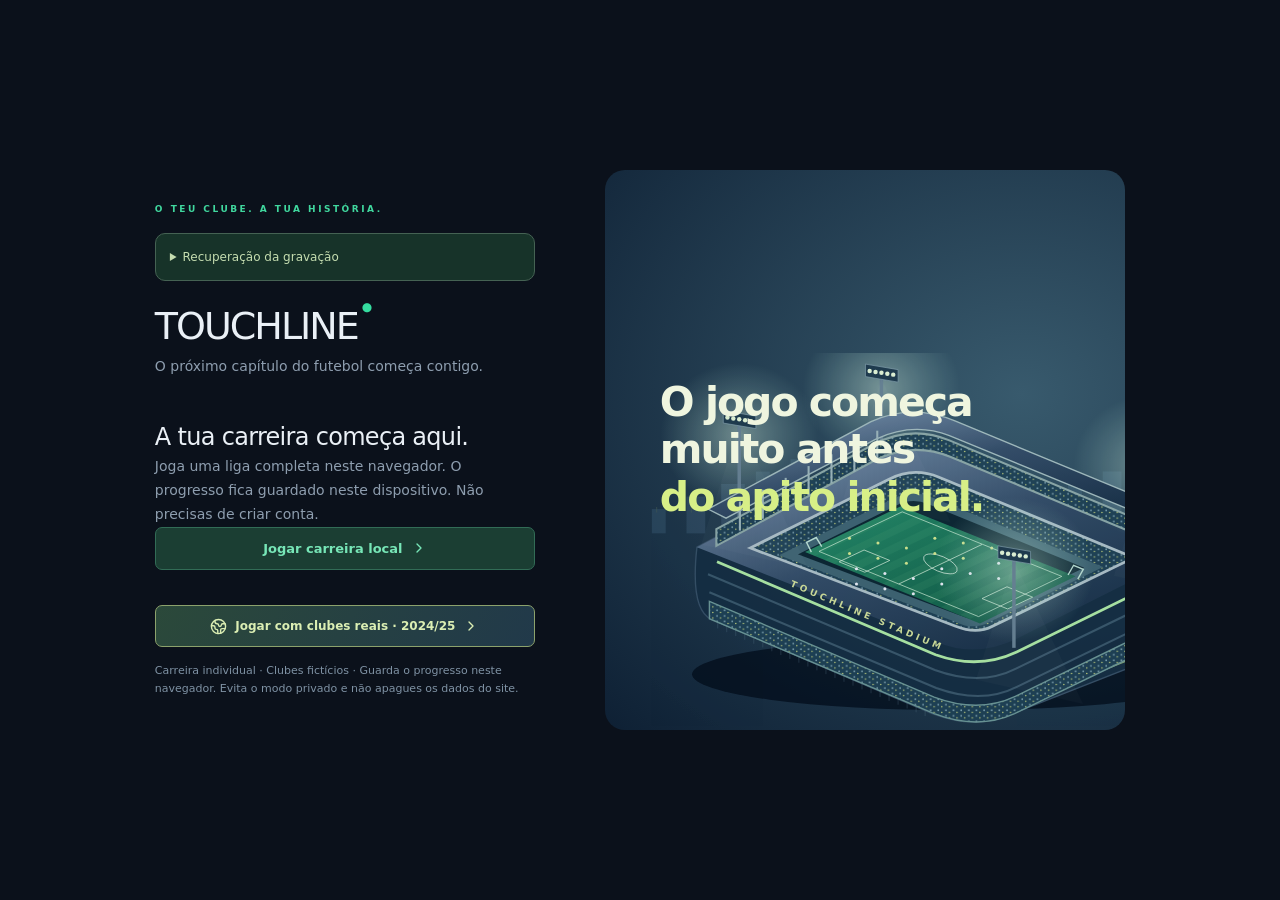
==== commit eed16b85: "Publish local career from a839f1eb" ====
--- a/index.html
+++ b/index.html
@@ -1,8 +1,10 @@
 <!doctype html>
 <html lang="pt-PT">
   <head>
+<meta http-equiv="Content-Security-Policy" content="default-src 'self'; script-src 'self' 'wasm-unsafe-eval' ; style-src 'self' 'unsafe-inline'; img-src 'self' data: blob:; font-src 'self' data:; connect-src 'self' data: blob:; worker-src 'self' blob:; manifest-src 'self'; object-src 'none'; base-uri 'none'; form-action 'self'">
+<meta name="referrer" content="no-referrer">
     <meta charset="UTF-8" />
-    <meta name="viewport" content="width=device-width, initial-scale=1.0" />
+    <meta name="viewport" content="width=device-width, initial-scale=1.0, viewport-fit=cover" />
     <link rel="icon" href="./touchline-mark.svg" type="image/svg+xml" />
     <meta name="theme-color" content="#0b111b" />
     <title>Touchline · Football Manager</title>
@@ -13,9 +15,9 @@
     <meta property="og:title" content="Touchline · Football Manager" />
     <meta property="og:description" content="O teu clube. A tua história." />
     <meta property="og:type" content="website" />
-    <script type="module" crossorigin src="./assets/index-Bh-T004Q.js"></script>
-    <link rel="stylesheet" crossorigin href="./assets/index-CLaD3qO5.css">
-  </head>
+    <script type="module" crossorigin src="./assets/index-KgyJ1_LK.js"></script>
+    <link rel="stylesheet" crossorigin href="./assets/index-DWmSv5Xc.css">
+  <link rel="manifest" href="./app.webmanifest"><link rel="apple-touch-icon" href="./touchline-icon-180.png"><meta name="apple-mobile-web-app-capable" content="yes"><meta name="apple-mobile-web-app-status-bar-style" content="black-translucent"><meta name="mobile-web-app-capable" content="yes"></head>
   <body>
     <div id="root"></div>
   </body>
--- a/assets/index-DWmSv5Xc.css
+++ b/assets/index-DWmSv5Xc.css
@@ -0,0 +1 @@
+*,:before,:after{--tw-border-spacing-x: 0;--tw-border-spacing-y: 0;--tw-translate-x: 0;--tw-translate-y: 0;--tw-rotate: 0;--tw-skew-x: 0;--tw-skew-y: 0;--tw-scale-x: 1;--tw-scale-y: 1;--tw-pan-x: ;--tw-pan-y: ;--tw-pinch-zoom: ;--tw-scroll-snap-strictness: proximity;--tw-gradient-from-position: ;--tw-gradient-via-position: ;--tw-gradient-to-position: ;--tw-ordinal: ;--tw-slashed-zero: ;--tw-numeric-figure: ;--tw-numeric-spacing: ;--tw-numeric-fraction: ;--tw-ring-inset: ;--tw-ring-offset-width: 0px;--tw-ring-offset-color: #fff;--tw-ring-color: rgb(59 130 246 / .5);--tw-ring-offset-shadow: 0 0 #0000;--tw-ring-shadow: 0 0 #0000;--tw-shadow: 0 0 #0000;--tw-shadow-colored: 0 0 #0000;--tw-blur: ;--tw-brightness: ;--tw-contrast: ;--tw-grayscale: ;--tw-hue-rotate: ;--tw-invert: ;--tw-saturate: ;--tw-sepia: ;--tw-drop-shadow: ;--tw-backdrop-blur: ;--tw-backdrop-brightness: ;--tw-backdrop-contrast: ;--tw-backdrop-grayscale: ;--tw-backdrop-hue-rotate: ;--tw-backdrop-invert: ;--tw-backdrop-opacity: ;--tw-backdrop-saturate: ;--tw-backdrop-sepia: ;--tw-contain-size: ;--tw-contain-layout: ;--tw-contain-paint: ;--tw-contain-style: }::backdrop{--tw-border-spacing-x: 0;--tw-border-spacing-y: 0;--tw-translate-x: 0;--tw-translate-y: 0;--tw-rotate: 0;--tw-skew-x: 0;--tw-skew-y: 0;--tw-scale-x: 1;--tw-scale-y: 1;--tw-pan-x: ;--tw-pan-y: ;--tw-pinch-zoom: ;--tw-scroll-snap-strictness: proximity;--tw-gradient-from-position: ;--tw-gradient-via-position: ;--tw-gradient-to-position: ;--tw-ordinal: ;--tw-slashed-zero: ;--tw-numeric-figure: ;--tw-numeric-spacing: ;--tw-numeric-fraction: ;--tw-ring-inset: ;--tw-ring-offset-width: 0px;--tw-ring-offset-color: #fff;--tw-ring-color: rgb(59 130 246 / .5);--tw-ring-offset-shadow: 0 0 #0000;--tw-ring-shadow: 0 0 #0000;--tw-shadow: 0 0 #0000;--tw-shadow-colored: 0 0 #0000;--tw-blur: ;--tw-brightness: ;--tw-contrast: ;--tw-grayscale: ;--tw-hue-rotate: ;--tw-invert: ;--tw-saturate: ;--tw-sepia: ;--tw-drop-shadow: ;--tw-backdrop-blur: ;--tw-backdrop-brightness: ;--tw-backdrop-contrast: ;--tw-backdrop-grayscale: ;--tw-backdrop-hue-rotate: ;--tw-backdrop-invert: ;--tw-backdrop-opacity: ;--tw-backdrop-saturate: ;--tw-backdrop-sepia: ;--tw-contain-size: ;--tw-contain-layout: ;--tw-contain-paint: ;--tw-contain-style: }*,:before,:after{box-sizing:border-box;border-width:0;border-style:solid;border-color:#e5e7eb}:before,:after{--tw-content: ""}html,:host{line-height:1.5;-webkit-text-size-adjust:100%;-moz-tab-size:4;-o-tab-size:4;tab-size:4;font-family:ui-sans-serif,system-ui,sans-serif,"Apple Color Emoji","Segoe UI Emoji",Segoe UI Symbol,"Noto Color Emoji";font-feature-settings:normal;font-variation-settings:normal;-webkit-tap-highlight-color:transparent}body{margin:0;line-height:inherit}hr{height:0;color:inherit;border-top-width:1px}abbr:where([title]){-webkit-text-decoration:underline dotted;text-decoration:underline dotted}h1,h2,h3,h4,h5,h6{font-size:inherit;font-weight:inherit}a{color:inherit;text-decoration:inherit}b,strong{font-weight:bolder}code,kbd,samp,pre{font-family:ui-monospace,SFMono-Regular,Menlo,Monaco,Consolas,Liberation Mono,Courier New,monospace;font-feature-settings:normal;font-variation-settings:normal;font-size:1em}small{font-size:80%}sub,sup{font-size:75%;line-height:0;position:relative;vertical-align:baseline}sub{bottom:-.25em}sup{top:-.5em}table{text-indent:0;border-color:inherit;border-collapse:collapse}button,input,optgroup,select,textarea{font-family:inherit;font-feature-settings:inherit;font-variation-settings:inherit;font-size:100%;font-weight:inherit;line-height:inherit;letter-spacing:inherit;color:inherit;margin:0;padding:0}button,select{text-transform:none}button,input:where([type=button]),input:where([type=reset]),input:where([type=submit]){-webkit-appearance:button;background-color:transparent;background-image:none}:-moz-focusring{outline:auto}:-moz-ui-invalid{box-shadow:none}progress{vertical-align:baseline}::-webkit-inner-spin-button,::-webkit-outer-spin-button{height:auto}[type=search]{-webkit-appearance:textfield;outline-offset:-2px}::-webkit-search-decoration{-webkit-appearance:none}::-webkit-file-upload-button{-webkit-appearance:button;font:inherit}summary{display:list-item}blockquote,dl,dd,h1,h2,h3,h4,h5,h6,hr,figure,p,pre{margin:0}fieldset{margin:0;padding:0}legend{padding:0}ol,ul,menu{list-style:none;margin:0;padding:0}dialog{padding:0}textarea{resize:vertical}input::-moz-placeholder,textarea::-moz-placeholder{opacity:1;color:#9ca3af}input::placeholder,textarea::placeholder{opacity:1;color:#9ca3af}button,[role=button]{cursor:pointer}:disabled{cursor:default}img,svg,video,canvas,audio,iframe,embed,object{display:block;vertical-align:middle}img,video{max-width:100%;height:auto}[hidden]:where(:not([hidden=until-found])){display:none}:root{--background: 220 30% 8%;--foreground: 220 10% 98%;--card: 220 25% 12%;--card-foreground: 220 10% 98%;--popover: 220 25% 12%;--popover-foreground: 220 10% 98%;--primary: 45 100% 55%;--primary-foreground: 220 30% 8%;--secondary: 264 100% 65%;--secondary-foreground: 220 10% 98%;--muted: 220 20% 15%;--muted-foreground: 220 10% 65%;--accent: 195 100% 50%;--accent-foreground: 220 30% 8%;--destructive: 0 75% 55%;--destructive-foreground: 220 10% 98%;--border: 220 20% 20%;--input: 220 20% 20%;--ring: 45 100% 55%;--radius: .75rem;--health: 140 75% 50%;--energy: 260 100% 65%;--fire: 15 100% 55%;--water: 200 100% 55%;--grass: 120 75% 45%;--electric: 55 100% 55%;--gradient-game: linear-gradient(135deg, hsl(45 100% 55%), hsl(264 100% 65%));--gradient-battle: linear-gradient(45deg, hsl(0 75% 55%), hsl(15 100% 55%));--gradient-ui: linear-gradient(180deg, hsl(220 25% 12%), hsl(220 20% 15%));--glow-primary: 0 0 30px hsl(45 100% 55% / .5);--glow-secondary: 0 0 20px hsl(264 100% 65% / .4);--transition-game: all .3s cubic-bezier(.4, 0, .2, 1);--sidebar-background: 0 0% 98%;--sidebar-foreground: 240 5.3% 26.1%;--sidebar-primary: 240 5.9% 10%;--sidebar-primary-foreground: 0 0% 98%;--sidebar-accent: 240 4.8% 95.9%;--sidebar-accent-foreground: 240 5.9% 10%;--sidebar-border: 220 13% 91%;--sidebar-ring: 217.2 91.2% 59.8%}.dark{--background: 220 30% 8%;--foreground: 220 10% 98%;--card: 220 25% 12%;--card-foreground: 220 10% 98%;--popover: 220 25% 12%;--popover-foreground: 220 10% 98%;--primary: 45 100% 55%;--primary-foreground: 220 30% 8%;--secondary: 264 100% 65%;--secondary-foreground: 220 10% 98%;--muted: 220 20% 15%;--muted-foreground: 220 10% 65%;--accent: 195 100% 50%;--accent-foreground: 220 30% 8%;--destructive: 0 75% 55%;--destructive-foreground: 220 10% 98%;--border: 220 20% 20%;--input: 220 20% 20%;--ring: 45 100% 55%;--sidebar-background: 240 5.9% 10%;--sidebar-foreground: 240 4.8% 95.9%;--sidebar-primary: 224.3 76.3% 48%;--sidebar-primary-foreground: 0 0% 100%;--sidebar-accent: 240 3.7% 15.9%;--sidebar-accent-foreground: 240 4.8% 95.9%;--sidebar-border: 240 3.7% 15.9%;--sidebar-ring: 217.2 91.2% 59.8%}*{border-color:hsl(var(--border))}body{overflow:hidden;background-color:hsl(var(--background));color:hsl(var(--foreground));margin:0;padding:0;font-family:Inter,system-ui,sans-serif}canvas{display:block;outline:none}.sr-only{position:absolute;width:1px;height:1px;padding:0;margin:-1px;overflow:hidden;clip:rect(0,0,0,0);white-space:nowrap;border-width:0}.pointer-events-none{pointer-events:none}.pointer-events-auto{pointer-events:auto}.visible{visibility:visible}.invisible{visibility:hidden}.static{position:static}.fixed{position:fixed}.absolute{position:absolute}.relative{position:relative}.inset-0{inset:0}.inset-x-0{left:0;right:0}.inset-y-0{top:0;bottom:0}.-bottom-12{bottom:-3rem}.-left-12{left:-3rem}.-right-12{right:-3rem}.-top-12{top:-3rem}.bottom-0{bottom:0}.bottom-4{bottom:1rem}.left-0{left:0}.left-1{left:.25rem}.left-1\/2{left:50%}.left-2{left:.5rem}.left-4{left:1rem}.left-\[50\%\]{left:50%}.right-0{right:0}.right-1{right:.25rem}.right-2{right:.5rem}.right-3{right:.75rem}.right-4{right:1rem}.top-0{top:0}.top-1\.5{top:.375rem}.top-1\/2{top:50%}.top-2{top:.5rem}.top-3\.5{top:.875rem}.top-4{top:1rem}.top-\[1px\]{top:1px}.top-\[50\%\]{top:50%}.top-\[60\%\]{top:60%}.top-full{top:100%}.z-10{z-index:10}.z-20{z-index:20}.z-50{z-index:50}.z-\[100\]{z-index:100}.z-\[1\]{z-index:1}.-mx-1{margin-left:-.25rem;margin-right:-.25rem}.mx-2{margin-left:.5rem;margin-right:.5rem}.mx-3\.5{margin-left:.875rem;margin-right:.875rem}.mx-auto{margin-left:auto;margin-right:auto}.my-0\.5{margin-top:.125rem;margin-bottom:.125rem}.my-1{margin-top:.25rem;margin-bottom:.25rem}.-ml-4{margin-left:-1rem}.-mt-4{margin-top:-1rem}.mb-1{margin-bottom:.25rem}.mb-2{margin-bottom:.5rem}.mb-4{margin-bottom:1rem}.mb-6{margin-bottom:1.5rem}.ml-1{margin-left:.25rem}.ml-auto{margin-left:auto}.mr-2{margin-right:.5rem}.mt-1\.5{margin-top:.375rem}.mt-2{margin-top:.5rem}.mt-24{margin-top:6rem}.mt-3{margin-top:.75rem}.mt-4{margin-top:1rem}.mt-auto{margin-top:auto}.block{display:block}.flex{display:flex}.inline-flex{display:inline-flex}.table{display:table}.grid{display:grid}.hidden{display:none}.aspect-square{aspect-ratio:1 / 1}.aspect-video{aspect-ratio:16 / 9}.size-4{width:1rem;height:1rem}.h-1\.5{height:.375rem}.h-10{height:2.5rem}.h-11{height:2.75rem}.h-12{height:3rem}.h-2{height:.5rem}.h-2\.5{height:.625rem}.h-20{height:5rem}.h-24{height:6rem}.h-3{height:.75rem}.h-3\.5{height:.875rem}.h-32{height:8rem}.h-4{height:1rem}.h-40{height:10rem}.h-5{height:1.25rem}.h-6{height:1.5rem}.h-7{height:1.75rem}.h-8{height:2rem}.h-9{height:2.25rem}.h-\[1px\]{height:1px}.h-\[var\(--radix-navigation-menu-viewport-height\)\]{height:var(--radix-navigation-menu-viewport-height)}.h-\[var\(--radix-select-trigger-height\)\]{height:var(--radix-select-trigger-height)}.h-auto{height:auto}.h-full{height:100%}.h-px{height:1px}.h-screen{height:100vh}.h-svh{height:100svh}.max-h-96{max-height:24rem}.max-h-\[300px\]{max-height:300px}.max-h-screen{max-height:100vh}.min-h-0{min-height:0px}.min-h-\[80px\]{min-height:80px}.min-h-screen{min-height:100vh}.min-h-svh{min-height:100svh}.w-0{width:0px}.w-1{width:.25rem}.w-10{width:2.5rem}.w-11{width:2.75rem}.w-12{width:3rem}.w-2{width:.5rem}.w-2\.5{width:.625rem}.w-20{width:5rem}.w-24{width:6rem}.w-3{width:.75rem}.w-3\.5{width:.875rem}.w-3\/4{width:75%}.w-32{width:8rem}.w-4{width:1rem}.w-5{width:1.25rem}.w-64{width:16rem}.w-7{width:1.75rem}.w-72{width:18rem}.w-8{width:2rem}.w-9{width:2.25rem}.w-96{width:24rem}.w-\[--sidebar-width\]{width:var(--sidebar-width)}.w-\[100px\]{width:100px}.w-\[1px\]{width:1px}.w-auto{width:auto}.w-full{width:100%}.w-max{width:-moz-max-content;width:max-content}.w-px{width:1px}.min-w-0{min-width:0px}.min-w-5{min-width:1.25rem}.min-w-\[12rem\]{min-width:12rem}.min-w-\[8rem\]{min-width:8rem}.min-w-\[var\(--radix-select-trigger-width\)\]{min-width:var(--radix-select-trigger-width)}.max-w-4xl{max-width:56rem}.max-w-\[--skeleton-width\]{max-width:var(--skeleton-width)}.max-w-lg{max-width:32rem}.max-w-max{max-width:-moz-max-content;max-width:max-content}.flex-1{flex:1 1 0%}.shrink-0{flex-shrink:0}.grow{flex-grow:1}.grow-0{flex-grow:0}.basis-full{flex-basis:100%}.caption-bottom{caption-side:bottom}.border-collapse{border-collapse:collapse}.-translate-x-1{--tw-translate-x: -.25rem;transform:translate(var(--tw-translate-x),var(--tw-translate-y)) rotate(var(--tw-rotate)) skew(var(--tw-skew-x)) skewY(var(--tw-skew-y)) scaleX(var(--tw-scale-x)) scaleY(var(--tw-scale-y))}.-translate-x-1\.5{--tw-translate-x: -.375rem;transform:translate(var(--tw-translate-x),var(--tw-translate-y)) rotate(var(--tw-rotate)) skew(var(--tw-skew-x)) skewY(var(--tw-skew-y)) scaleX(var(--tw-scale-x)) scaleY(var(--tw-scale-y))}.-translate-x-1\/2{--tw-translate-x: -50%;transform:translate(var(--tw-translate-x),var(--tw-translate-y)) rotate(var(--tw-rotate)) skew(var(--tw-skew-x)) skewY(var(--tw-skew-y)) scaleX(var(--tw-scale-x)) scaleY(var(--tw-scale-y))}.-translate-x-px{--tw-translate-x: -1px;transform:translate(var(--tw-translate-x),var(--tw-translate-y)) rotate(var(--tw-rotate)) skew(var(--tw-skew-x)) skewY(var(--tw-skew-y)) scaleX(var(--tw-scale-x)) scaleY(var(--tw-scale-y))}.-translate-y-1{--tw-translate-y: -.25rem;transform:translate(var(--tw-translate-x),var(--tw-translate-y)) rotate(var(--tw-rotate)) skew(var(--tw-skew-x)) skewY(var(--tw-skew-y)) scaleX(var(--tw-scale-x)) scaleY(var(--tw-scale-y))}.-translate-y-1\.5{--tw-translate-y: -.375rem;transform:translate(var(--tw-translate-x),var(--tw-translate-y)) rotate(var(--tw-rotate)) skew(var(--tw-skew-x)) skewY(var(--tw-skew-y)) scaleX(var(--tw-scale-x)) scaleY(var(--tw-scale-y))}.-translate-y-1\/2{--tw-translate-y: -50%;transform:translate(var(--tw-translate-x),var(--tw-translate-y)) rotate(var(--tw-rotate)) skew(var(--tw-skew-x)) skewY(var(--tw-skew-y)) scaleX(var(--tw-scale-x)) scaleY(var(--tw-scale-y))}.translate-x-\[-50\%\]{--tw-translate-x: -50%;transform:translate(var(--tw-translate-x),var(--tw-translate-y)) rotate(var(--tw-rotate)) skew(var(--tw-skew-x)) skewY(var(--tw-skew-y)) scaleX(var(--tw-scale-x)) scaleY(var(--tw-scale-y))}.translate-x-px{--tw-translate-x: 1px;transform:translate(var(--tw-translate-x),var(--tw-translate-y)) rotate(var(--tw-rotate)) skew(var(--tw-skew-x)) skewY(var(--tw-skew-y)) scaleX(var(--tw-scale-x)) scaleY(var(--tw-scale-y))}.translate-y-\[-50\%\]{--tw-translate-y: -50%;transform:translate(var(--tw-translate-x),var(--tw-translate-y)) rotate(var(--tw-rotate)) skew(var(--tw-skew-x)) skewY(var(--tw-skew-y)) scaleX(var(--tw-scale-x)) scaleY(var(--tw-scale-y))}.rotate-45{--tw-rotate: 45deg;transform:translate(var(--tw-translate-x),var(--tw-translate-y)) rotate(var(--tw-rotate)) skew(var(--tw-skew-x)) skewY(var(--tw-skew-y)) scaleX(var(--tw-scale-x)) scaleY(var(--tw-scale-y))}.rotate-90{--tw-rotate: 90deg;transform:translate(var(--tw-translate-x),var(--tw-translate-y)) rotate(var(--tw-rotate)) skew(var(--tw-skew-x)) skewY(var(--tw-skew-y)) scaleX(var(--tw-scale-x)) scaleY(var(--tw-scale-y))}.transform{transform:translate(var(--tw-translate-x),var(--tw-translate-y)) rotate(var(--tw-rotate)) skew(var(--tw-skew-x)) skewY(var(--tw-skew-y)) scaleX(var(--tw-scale-x)) scaleY(var(--tw-scale-y))}@keyframes pulse{50%{opacity:.5}}.animate-pulse{animation:pulse 2s cubic-bezier(.4,0,.6,1) infinite}.cursor-default{cursor:default}.cursor-pointer{cursor:pointer}.touch-none{touch-action:none}.select-none{-webkit-user-select:none;-moz-user-select:none;user-select:none}.list-none{list-style-type:none}.grid-cols-2{grid-template-columns:repeat(2,minmax(0,1fr))}.flex-row{flex-direction:row}.flex-col{flex-direction:column}.flex-col-reverse{flex-direction:column-reverse}.flex-wrap{flex-wrap:wrap}.items-start{align-items:flex-start}.items-end{align-items:flex-end}.items-center{align-items:center}.items-stretch{align-items:stretch}.justify-center{justify-content:center}.justify-between{justify-content:space-between}.gap-1{gap:.25rem}.gap-1\.5{gap:.375rem}.gap-2{gap:.5rem}.gap-3{gap:.75rem}.gap-4{gap:1rem}.gap-6{gap:1.5rem}.space-x-1>:not([hidden])~:not([hidden]){--tw-space-x-reverse: 0;margin-right:calc(.25rem * var(--tw-space-x-reverse));margin-left:calc(.25rem * calc(1 - var(--tw-space-x-reverse)))}.space-x-4>:not([hidden])~:not([hidden]){--tw-space-x-reverse: 0;margin-right:calc(1rem * var(--tw-space-x-reverse));margin-left:calc(1rem * calc(1 - var(--tw-space-x-reverse)))}.space-y-1>:not([hidden])~:not([hidden]){--tw-space-y-reverse: 0;margin-top:calc(.25rem * calc(1 - var(--tw-space-y-reverse)));margin-bottom:calc(.25rem * var(--tw-space-y-reverse))}.space-y-1\.5>:not([hidden])~:not([hidden]){--tw-space-y-reverse: 0;margin-top:calc(.375rem * calc(1 - var(--tw-space-y-reverse)));margin-bottom:calc(.375rem * var(--tw-space-y-reverse))}.space-y-2>:not([hidden])~:not([hidden]){--tw-space-y-reverse: 0;margin-top:calc(.5rem * calc(1 - var(--tw-space-y-reverse)));margin-bottom:calc(.5rem * var(--tw-space-y-reverse))}.space-y-3>:not([hidden])~:not([hidden]){--tw-space-y-reverse: 0;margin-top:calc(.75rem * calc(1 - var(--tw-space-y-reverse)));margin-bottom:calc(.75rem * var(--tw-space-y-reverse))}.space-y-4>:not([hidden])~:not([hidden]){--tw-space-y-reverse: 0;margin-top:calc(1rem * calc(1 - var(--tw-space-y-reverse)));margin-bottom:calc(1rem * var(--tw-space-y-reverse))}.overflow-auto{overflow:auto}.overflow-hidden{overflow:hidden}.overflow-y-auto{overflow-y:auto}.overflow-x-hidden{overflow-x:hidden}.whitespace-nowrap{white-space:nowrap}.break-words{overflow-wrap:break-word}.rounded{border-radius:.25rem}.rounded-\[2px\]{border-radius:2px}.rounded-\[inherit\]{border-radius:inherit}.rounded-full{border-radius:9999px}.rounded-lg{border-radius:var(--radius)}.rounded-md{border-radius:calc(var(--radius) - 2px)}.rounded-sm{border-radius:calc(var(--radius) - 4px)}.rounded-t-\[10px\]{border-top-left-radius:10px;border-top-right-radius:10px}.rounded-tl-sm{border-top-left-radius:calc(var(--radius) - 4px)}.border{border-width:1px}.border-0{border-width:0px}.border-2{border-width:2px}.border-\[1\.5px\]{border-width:1.5px}.border-y{border-top-width:1px;border-bottom-width:1px}.border-b{border-bottom-width:1px}.border-l{border-left-width:1px}.border-r{border-right-width:1px}.border-t{border-top-width:1px}.border-dashed{border-style:dashed}.border-\[--color-border\]{border-color:var(--color-border)}.border-accent\/50{border-color:hsl(var(--accent) / .5)}.border-border{border-color:hsl(var(--border))}.border-border\/50{border-color:hsl(var(--border) / .5)}.border-destructive{border-color:hsl(var(--destructive))}.border-destructive\/50{border-color:hsl(var(--destructive) / .5)}.border-green-500\/50{border-color:#22c55e80}.border-input{border-color:hsl(var(--input))}.border-primary{border-color:hsl(var(--primary))}.border-primary\/50{border-color:hsl(var(--primary) / .5)}.border-sidebar-border{border-color:hsl(var(--sidebar-border))}.border-transparent{border-color:transparent}.border-l-transparent{border-left-color:transparent}.border-t-transparent{border-top-color:transparent}.bg-\[--color-bg\]{background-color:var(--color-bg)}.bg-accent{background-color:hsl(var(--accent))}.bg-background{background-color:hsl(var(--background))}.bg-background\/80{background-color:hsl(var(--background) / .8)}.bg-background\/95{background-color:hsl(var(--background) / .95)}.bg-black\/80{background-color:#000c}.bg-border{background-color:hsl(var(--border))}.bg-card{background-color:hsl(var(--card))}.bg-card\/50{background-color:hsl(var(--card) / .5)}.bg-card\/90{background-color:hsl(var(--card) / .9)}.bg-destructive{background-color:hsl(var(--destructive))}.bg-electric{background-color:hsl(var(--electric))}.bg-fire{background-color:hsl(var(--fire))}.bg-foreground{background-color:hsl(var(--foreground))}.bg-grass{background-color:hsl(var(--grass))}.bg-gray-100{--tw-bg-opacity: 1;background-color:rgb(243 244 246 / var(--tw-bg-opacity, 1))}.bg-muted{background-color:hsl(var(--muted))}.bg-muted\/50{background-color:hsl(var(--muted) / .5)}.bg-popover{background-color:hsl(var(--popover))}.bg-primary{background-color:hsl(var(--primary))}.bg-secondary{background-color:hsl(var(--secondary))}.bg-sidebar{background-color:hsl(var(--sidebar-background))}.bg-sidebar-border{background-color:hsl(var(--sidebar-border))}.bg-transparent{background-color:transparent}.bg-water{background-color:hsl(var(--water))}.bg-gradient-to-br{background-image:linear-gradient(to bottom right,var(--tw-gradient-stops))}.bg-gradient-to-r{background-image:linear-gradient(to right,var(--tw-gradient-stops))}.from-accent{--tw-gradient-from: hsl(var(--accent)) var(--tw-gradient-from-position);--tw-gradient-to: hsl(var(--accent) / 0) var(--tw-gradient-to-position);--tw-gradient-stops: var(--tw-gradient-from), var(--tw-gradient-to)}.from-destructive{--tw-gradient-from: hsl(var(--destructive)) var(--tw-gradient-from-position);--tw-gradient-to: hsl(var(--destructive) / 0) var(--tw-gradient-to-position);--tw-gradient-stops: var(--tw-gradient-from), var(--tw-gradient-to)}.from-electric{--tw-gradient-from: hsl(var(--electric)) var(--tw-gradient-from-position);--tw-gradient-to: hsl(var(--electric) / 0) var(--tw-gradient-to-position);--tw-gradient-stops: var(--tw-gradient-from), var(--tw-gradient-to)}.from-green-500{--tw-gradient-from: #22c55e var(--tw-gradient-from-position);--tw-gradient-to: rgb(34 197 94 / 0) var(--tw-gradient-to-position);--tw-gradient-stops: var(--tw-gradient-from), var(--tw-gradient-to)}.from-muted{--tw-gradient-from: hsl(var(--muted)) var(--tw-gradient-from-position);--tw-gradient-to: hsl(var(--muted) / 0) var(--tw-gradient-to-position);--tw-gradient-stops: var(--tw-gradient-from), var(--tw-gradient-to)}.from-primary{--tw-gradient-from: hsl(var(--primary)) var(--tw-gradient-from-position);--tw-gradient-to: hsl(var(--primary) / 0) var(--tw-gradient-to-position);--tw-gradient-stops: var(--tw-gradient-from), var(--tw-gradient-to)}.from-primary\/10{--tw-gradient-from: hsl(var(--primary) / .1) var(--tw-gradient-from-position);--tw-gradient-to: hsl(var(--primary) / 0) var(--tw-gradient-to-position);--tw-gradient-stops: var(--tw-gradient-from), var(--tw-gradient-to)}.from-secondary{--tw-gradient-from: hsl(var(--secondary)) var(--tw-gradient-from-position);--tw-gradient-to: hsl(var(--secondary) / 0) var(--tw-gradient-to-position);--tw-gradient-stops: var(--tw-gradient-from), var(--tw-gradient-to)}.from-slate-900{--tw-gradient-from: #0f172a var(--tw-gradient-from-position);--tw-gradient-to: rgb(15 23 42 / 0) var(--tw-gradient-to-position);--tw-gradient-stops: var(--tw-gradient-from), var(--tw-gradient-to)}.via-purple-900{--tw-gradient-to: rgb(88 28 135 / 0) var(--tw-gradient-to-position);--tw-gradient-stops: var(--tw-gradient-from), #581c87 var(--tw-gradient-via-position), var(--tw-gradient-to)}.to-accent{--tw-gradient-to: hsl(var(--accent)) var(--tw-gradient-to-position)}.to-destructive\/70{--tw-gradient-to: hsl(var(--destructive) / .7) var(--tw-gradient-to-position)}.to-green-600{--tw-gradient-to: #16a34a var(--tw-gradient-to-position)}.to-muted\/70{--tw-gradient-to: hsl(var(--muted) / .7) var(--tw-gradient-to-position)}.to-orange-500{--tw-gradient-to: #f97316 var(--tw-gradient-to-position)}.to-primary{--tw-gradient-to: hsl(var(--primary)) var(--tw-gradient-to-position)}.to-secondary{--tw-gradient-to: hsl(var(--secondary)) var(--tw-gradient-to-position)}.to-secondary\/10{--tw-gradient-to: hsl(var(--secondary) / .1) var(--tw-gradient-to-position)}.to-slate-900{--tw-gradient-to: #0f172a var(--tw-gradient-to-position)}.bg-clip-text{-webkit-background-clip:text;background-clip:text}.fill-current{fill:currentColor}.p-0{padding:0}.p-1{padding:.25rem}.p-2{padding:.5rem}.p-3{padding:.75rem}.p-4{padding:1rem}.p-6{padding:1.5rem}.p-\[1px\]{padding:1px}.px-1{padding-left:.25rem;padding-right:.25rem}.px-2{padding-left:.5rem;padding-right:.5rem}.px-2\.5{padding-left:.625rem;padding-right:.625rem}.px-3{padding-left:.75rem;padding-right:.75rem}.px-4{padding-left:1rem;padding-right:1rem}.px-5{padding-left:1.25rem;padding-right:1.25rem}.px-8{padding-left:2rem;padding-right:2rem}.py-0\.5{padding-top:.125rem;padding-bottom:.125rem}.py-1{padding-top:.25rem;padding-bottom:.25rem}.py-1\.5{padding-top:.375rem;padding-bottom:.375rem}.py-2{padding-top:.5rem;padding-bottom:.5rem}.py-3{padding-top:.75rem;padding-bottom:.75rem}.py-4{padding-top:1rem;padding-bottom:1rem}.py-6{padding-top:1.5rem;padding-bottom:1.5rem}.pb-3{padding-bottom:.75rem}.pb-4{padding-bottom:1rem}.pl-2\.5{padding-left:.625rem}.pl-4{padding-left:1rem}.pl-8{padding-left:2rem}.pr-2{padding-right:.5rem}.pr-2\.5{padding-right:.625rem}.pr-8{padding-right:2rem}.pt-0{padding-top:0}.pt-1{padding-top:.25rem}.pt-3{padding-top:.75rem}.pt-4{padding-top:1rem}.text-left{text-align:left}.text-center{text-align:center}.align-middle{vertical-align:middle}.font-mono{font-family:ui-monospace,SFMono-Regular,Menlo,Monaco,Consolas,Liberation Mono,Courier New,monospace}.text-2xl{font-size:1.5rem;line-height:2rem}.text-3xl{font-size:1.875rem;line-height:2.25rem}.text-4xl{font-size:2.25rem;line-height:2.5rem}.text-\[0\.8rem\]{font-size:.8rem}.text-base{font-size:1rem;line-height:1.5rem}.text-lg{font-size:1.125rem;line-height:1.75rem}.text-sm{font-size:.875rem;line-height:1.25rem}.text-xl{font-size:1.25rem;line-height:1.75rem}.text-xs{font-size:.75rem;line-height:1rem}.font-bold{font-weight:700}.font-medium{font-weight:500}.font-normal{font-weight:400}.font-semibold{font-weight:600}.capitalize{text-transform:capitalize}.tabular-nums{--tw-numeric-spacing: tabular-nums;font-variant-numeric:var(--tw-ordinal) var(--tw-slashed-zero) var(--tw-numeric-figure) var(--tw-numeric-spacing) var(--tw-numeric-fraction)}.leading-none{line-height:1}.tracking-tight{letter-spacing:-.025em}.tracking-widest{letter-spacing:.1em}.text-accent-foreground{color:hsl(var(--accent-foreground))}.text-blue-500{--tw-text-opacity: 1;color:rgb(59 130 246 / var(--tw-text-opacity, 1))}.text-card-foreground{color:hsl(var(--card-foreground))}.text-current{color:currentColor}.text-destructive{color:hsl(var(--destructive))}.text-destructive-foreground{color:hsl(var(--destructive-foreground))}.text-foreground{color:hsl(var(--foreground))}.text-foreground\/50{color:hsl(var(--foreground) / .5)}.text-gray-600{--tw-text-opacity: 1;color:rgb(75 85 99 / var(--tw-text-opacity, 1))}.text-green-400{--tw-text-opacity: 1;color:rgb(74 222 128 / var(--tw-text-opacity, 1))}.text-muted-foreground{color:hsl(var(--muted-foreground))}.text-popover-foreground{color:hsl(var(--popover-foreground))}.text-primary{color:hsl(var(--primary))}.text-primary-foreground{color:hsl(var(--primary-foreground))}.text-secondary-foreground{color:hsl(var(--secondary-foreground))}.text-sidebar-foreground{color:hsl(var(--sidebar-foreground))}.text-sidebar-foreground\/70{color:hsl(var(--sidebar-foreground) / .7)}.text-transparent{color:transparent}.text-white{--tw-text-opacity: 1;color:rgb(255 255 255 / var(--tw-text-opacity, 1))}.underline{text-decoration-line:underline}.underline-offset-4{text-underline-offset:4px}.opacity-0{opacity:0}.opacity-20{opacity:.2}.opacity-50{opacity:.5}.opacity-60{opacity:.6}.opacity-70{opacity:.7}.opacity-90{opacity:.9}.shadow{--tw-shadow: 0 1px 3px 0 rgb(0 0 0 / .1), 0 1px 2px -1px rgb(0 0 0 / .1);--tw-shadow-colored: 0 1px 3px 0 var(--tw-shadow-color), 0 1px 2px -1px var(--tw-shadow-color);box-shadow:var(--tw-ring-offset-shadow, 0 0 #0000),var(--tw-ring-shadow, 0 0 #0000),var(--tw-shadow)}.shadow-2xl{--tw-shadow: 0 25px 50px -12px rgb(0 0 0 / .25);--tw-shadow-colored: 0 25px 50px -12px var(--tw-shadow-color);box-shadow:var(--tw-ring-offset-shadow, 0 0 #0000),var(--tw-ring-shadow, 0 0 #0000),var(--tw-shadow)}.shadow-\[0_0_0_1px_hsl\(var\(--sidebar-border\)\)\]{--tw-shadow: 0 0 0 1px hsl(var(--sidebar-border));--tw-shadow-colored: 0 0 0 1px var(--tw-shadow-color);box-shadow:var(--tw-ring-offset-shadow, 0 0 #0000),var(--tw-ring-shadow, 0 0 #0000),var(--tw-shadow)}.shadow-inner{--tw-shadow: inset 0 2px 4px 0 rgb(0 0 0 / .05);--tw-shadow-colored: inset 0 2px 4px 0 var(--tw-shadow-color);box-shadow:var(--tw-ring-offset-shadow, 0 0 #0000),var(--tw-ring-shadow, 0 0 #0000),var(--tw-shadow)}.shadow-lg{--tw-shadow: 0 10px 15px -3px rgb(0 0 0 / .1), 0 4px 6px -4px rgb(0 0 0 / .1);--tw-shadow-colored: 0 10px 15px -3px var(--tw-shadow-color), 0 4px 6px -4px var(--tw-shadow-color);box-shadow:var(--tw-ring-offset-shadow, 0 0 #0000),var(--tw-ring-shadow, 0 0 #0000),var(--tw-shadow)}.shadow-md{--tw-shadow: 0 4px 6px -1px rgb(0 0 0 / .1), 0 2px 4px -2px rgb(0 0 0 / .1);--tw-shadow-colored: 0 4px 6px -1px var(--tw-shadow-color), 0 2px 4px -2px var(--tw-shadow-color);box-shadow:var(--tw-ring-offset-shadow, 0 0 #0000),var(--tw-ring-shadow, 0 0 #0000),var(--tw-shadow)}.shadow-none{--tw-shadow: 0 0 #0000;--tw-shadow-colored: 0 0 #0000;box-shadow:var(--tw-ring-offset-shadow, 0 0 #0000),var(--tw-ring-shadow, 0 0 #0000),var(--tw-shadow)}.shadow-sm{--tw-shadow: 0 1px 2px 0 rgb(0 0 0 / .05);--tw-shadow-colored: 0 1px 2px 0 var(--tw-shadow-color);box-shadow:var(--tw-ring-offset-shadow, 0 0 #0000),var(--tw-ring-shadow, 0 0 #0000),var(--tw-shadow)}.shadow-xl{--tw-shadow: 0 20px 25px -5px rgb(0 0 0 / .1), 0 8px 10px -6px rgb(0 0 0 / .1);--tw-shadow-colored: 0 20px 25px -5px var(--tw-shadow-color), 0 8px 10px -6px var(--tw-shadow-color);box-shadow:var(--tw-ring-offset-shadow, 0 0 #0000),var(--tw-ring-shadow, 0 0 #0000),var(--tw-shadow)}.outline-none{outline:2px solid transparent;outline-offset:2px}.outline{outline-style:solid}.ring{--tw-ring-offset-shadow: var(--tw-ring-inset) 0 0 0 var(--tw-ring-offset-width) var(--tw-ring-offset-color);--tw-ring-shadow: var(--tw-ring-inset) 0 0 0 calc(3px + var(--tw-ring-offset-width)) var(--tw-ring-color);box-shadow:var(--tw-ring-offset-shadow),var(--tw-ring-shadow),var(--tw-shadow, 0 0 #0000)}.ring-0{--tw-ring-offset-shadow: var(--tw-ring-inset) 0 0 0 var(--tw-ring-offset-width) var(--tw-ring-offset-color);--tw-ring-shadow: var(--tw-ring-inset) 0 0 0 calc(0px + var(--tw-ring-offset-width)) var(--tw-ring-color);box-shadow:var(--tw-ring-offset-shadow),var(--tw-ring-shadow),var(--tw-shadow, 0 0 #0000)}.ring-2{--tw-ring-offset-shadow: var(--tw-ring-inset) 0 0 0 var(--tw-ring-offset-width) var(--tw-ring-offset-color);--tw-ring-shadow: var(--tw-ring-inset) 0 0 0 calc(2px + var(--tw-ring-offset-width)) var(--tw-ring-color);box-shadow:var(--tw-ring-offset-shadow),var(--tw-ring-shadow),var(--tw-shadow, 0 0 #0000)}.ring-ring{--tw-ring-color: hsl(var(--ring))}.ring-sidebar-ring{--tw-ring-color: hsl(var(--sidebar-ring))}.ring-offset-background{--tw-ring-offset-color: hsl(var(--background))}.filter{filter:var(--tw-blur) var(--tw-brightness) var(--tw-contrast) var(--tw-grayscale) var(--tw-hue-rotate) var(--tw-invert) var(--tw-saturate) var(--tw-sepia) var(--tw-drop-shadow)}.backdrop-blur-sm{--tw-backdrop-blur: blur(4px);-webkit-backdrop-filter:var(--tw-backdrop-blur) var(--tw-backdrop-brightness) var(--tw-backdrop-contrast) var(--tw-backdrop-grayscale) var(--tw-backdrop-hue-rotate) var(--tw-backdrop-invert) var(--tw-backdrop-opacity) var(--tw-backdrop-saturate) var(--tw-backdrop-sepia);backdrop-filter:var(--tw-backdrop-blur) var(--tw-backdrop-brightness) var(--tw-backdrop-contrast) var(--tw-backdrop-grayscale) var(--tw-backdrop-hue-rotate) var(--tw-backdrop-invert) var(--tw-backdrop-opacity) var(--tw-backdrop-saturate) var(--tw-backdrop-sepia)}.transition{transition-property:color,background-color,border-color,text-decoration-color,fill,stroke,opacity,box-shadow,transform,filter,backdrop-filter;transition-timing-function:cubic-bezier(.4,0,.2,1);transition-duration:.15s}.transition-\[left\,right\,width\]{transition-property:left,right,width;transition-timing-function:cubic-bezier(.4,0,.2,1);transition-duration:.15s}.transition-\[margin\,opa\]{transition-property:margin,opa;transition-timing-function:cubic-bezier(.4,0,.2,1);transition-duration:.15s}.transition-\[width\,height\,padding\]{transition-property:width,height,padding;transition-timing-function:cubic-bezier(.4,0,.2,1);transition-duration:.15s}.transition-\[width\]{transition-property:width;transition-timing-function:cubic-bezier(.4,0,.2,1);transition-duration:.15s}.transition-all{transition-property:all;transition-timing-function:cubic-bezier(.4,0,.2,1);transition-duration:.15s}.transition-colors{transition-property:color,background-color,border-color,text-decoration-color,fill,stroke;transition-timing-function:cubic-bezier(.4,0,.2,1);transition-duration:.15s}.transition-opacity{transition-property:opacity;transition-timing-function:cubic-bezier(.4,0,.2,1);transition-duration:.15s}.transition-transform{transition-property:transform;transition-timing-function:cubic-bezier(.4,0,.2,1);transition-duration:.15s}.duration-1000{transition-duration:1s}.duration-200{transition-duration:.2s}.ease-in-out{transition-timing-function:cubic-bezier(.4,0,.2,1)}.ease-linear{transition-timing-function:linear}@keyframes enter{0%{opacity:var(--tw-enter-opacity, 1);transform:translate3d(var(--tw-enter-translate-x, 0),var(--tw-enter-translate-y, 0),0) scale3d(var(--tw-enter-scale, 1),var(--tw-enter-scale, 1),var(--tw-enter-scale, 1)) rotate(var(--tw-enter-rotate, 0))}}@keyframes exit{to{opacity:var(--tw-exit-opacity, 1);transform:translate3d(var(--tw-exit-translate-x, 0),var(--tw-exit-translate-y, 0),0) scale3d(var(--tw-exit-scale, 1),var(--tw-exit-scale, 1),var(--tw-exit-scale, 1)) rotate(var(--tw-exit-rotate, 0))}}.animate-in{animation-name:enter;animation-duration:.15s;--tw-enter-opacity: initial;--tw-enter-scale: initial;--tw-enter-rotate: initial;--tw-enter-translate-x: initial;--tw-enter-translate-y: initial}.fade-in-0{--tw-enter-opacity: 0}.fade-in-80{--tw-enter-opacity: .8}.zoom-in-95{--tw-enter-scale: .95}.duration-1000{animation-duration:1s}.duration-200{animation-duration:.2s}.ease-in-out{animation-timing-function:cubic-bezier(.4,0,.2,1)}.ease-linear{animation-timing-function:linear}.running{animation-play-state:running}.\!paused{animation-play-state:paused!important}.paused{animation-play-state:paused}.gradient-game{background:var(--gradient-game)}.gradient-battle{background:var(--gradient-battle)}.gradient-ui{background:var(--gradient-ui)}.glow-primary{box-shadow:var(--glow-primary)}.glow-secondary{box-shadow:var(--glow-secondary)}.transition-game{transition:var(--transition-game)}.progress-health{background-color:hsl(var(--health))}.progress-energy{background-color:hsl(var(--energy))}.progress-warning{background-color:#fbbf24}.progress-danger{background-color:#ef4444}.file\:border-0::file-selector-button{border-width:0px}.file\:bg-transparent::file-selector-button{background-color:transparent}.file\:text-sm::file-selector-button{font-size:.875rem;line-height:1.25rem}.file\:font-medium::file-selector-button{font-weight:500}.file\:text-foreground::file-selector-button{color:hsl(var(--foreground))}.placeholder\:text-muted-foreground::-moz-placeholder{color:hsl(var(--muted-foreground))}.placeholder\:text-muted-foreground::placeholder{color:hsl(var(--muted-foreground))}.after\:absolute:after{content:var(--tw-content);position:absolute}.after\:-inset-2:after{content:var(--tw-content);inset:-.5rem}.after\:inset-y-0:after{content:var(--tw-content);top:0;bottom:0}.after\:left-1\/2:after{content:var(--tw-content);left:50%}.after\:w-1:after{content:var(--tw-content);width:.25rem}.after\:w-\[2px\]:after{content:var(--tw-content);width:2px}.after\:-translate-x-1\/2:after{content:var(--tw-content);--tw-translate-x: -50%;transform:translate(var(--tw-translate-x),var(--tw-translate-y)) rotate(var(--tw-rotate)) skew(var(--tw-skew-x)) skewY(var(--tw-skew-y)) scaleX(var(--tw-scale-x)) scaleY(var(--tw-scale-y))}.first\:rounded-l-md:first-child{border-top-left-radius:calc(var(--radius) - 2px);border-bottom-left-radius:calc(var(--radius) - 2px)}.first\:border-l:first-child{border-left-width:1px}.last\:rounded-r-md:last-child{border-top-right-radius:calc(var(--radius) - 2px);border-bottom-right-radius:calc(var(--radius) - 2px)}.focus-within\:relative:focus-within{position:relative}.focus-within\:z-20:focus-within{z-index:20}.hover\:scale-105:hover{--tw-scale-x: 1.05;--tw-scale-y: 1.05;transform:translate(var(--tw-translate-x),var(--tw-translate-y)) rotate(var(--tw-rotate)) skew(var(--tw-skew-x)) skewY(var(--tw-skew-y)) scaleX(var(--tw-scale-x)) scaleY(var(--tw-scale-y))}.hover\:border-primary:hover{border-color:hsl(var(--primary))}.hover\:bg-accent:hover{background-color:hsl(var(--accent))}.hover\:bg-destructive\/80:hover{background-color:hsl(var(--destructive) / .8)}.hover\:bg-destructive\/90:hover{background-color:hsl(var(--destructive) / .9)}.hover\:bg-muted:hover{background-color:hsl(var(--muted))}.hover\:bg-muted\/50:hover{background-color:hsl(var(--muted) / .5)}.hover\:bg-primary:hover{background-color:hsl(var(--primary))}.hover\:bg-primary\/80:hover{background-color:hsl(var(--primary) / .8)}.hover\:bg-primary\/90:hover{background-color:hsl(var(--primary) / .9)}.hover\:bg-secondary:hover{background-color:hsl(var(--secondary))}.hover\:bg-secondary\/80:hover{background-color:hsl(var(--secondary) / .8)}.hover\:bg-sidebar-accent:hover{background-color:hsl(var(--sidebar-accent))}.hover\:text-accent-foreground:hover{color:hsl(var(--accent-foreground))}.hover\:text-blue-700:hover{--tw-text-opacity: 1;color:rgb(29 78 216 / var(--tw-text-opacity, 1))}.hover\:text-foreground:hover{color:hsl(var(--foreground))}.hover\:text-muted-foreground:hover{color:hsl(var(--muted-foreground))}.hover\:text-primary-foreground:hover{color:hsl(var(--primary-foreground))}.hover\:text-sidebar-accent-foreground:hover{color:hsl(var(--sidebar-accent-foreground))}.hover\:underline:hover{text-decoration-line:underline}.hover\:opacity-100:hover{opacity:1}.hover\:shadow-\[0_0_0_1px_hsl\(var\(--sidebar-accent\)\)\]:hover{--tw-shadow: 0 0 0 1px hsl(var(--sidebar-accent));--tw-shadow-colored: 0 0 0 1px var(--tw-shadow-color);box-shadow:var(--tw-ring-offset-shadow, 0 0 #0000),var(--tw-ring-shadow, 0 0 #0000),var(--tw-shadow)}.hover\:shadow-lg:hover{--tw-shadow: 0 10px 15px -3px rgb(0 0 0 / .1), 0 4px 6px -4px rgb(0 0 0 / .1);--tw-shadow-colored: 0 10px 15px -3px var(--tw-shadow-color), 0 4px 6px -4px var(--tw-shadow-color);box-shadow:var(--tw-ring-offset-shadow, 0 0 #0000),var(--tw-ring-shadow, 0 0 #0000),var(--tw-shadow)}.hover\:gradient-game:hover{background:var(--gradient-game)}.hover\:after\:bg-sidebar-border:hover:after{content:var(--tw-content);background-color:hsl(var(--sidebar-border))}.focus\:bg-accent:focus{background-color:hsl(var(--accent))}.focus\:bg-primary:focus{background-color:hsl(var(--primary))}.focus\:text-accent-foreground:focus{color:hsl(var(--accent-foreground))}.focus\:text-primary-foreground:focus{color:hsl(var(--primary-foreground))}.focus\:opacity-100:focus{opacity:1}.focus\:outline-none:focus{outline:2px solid transparent;outline-offset:2px}.focus\:ring-2:focus{--tw-ring-offset-shadow: var(--tw-ring-inset) 0 0 0 var(--tw-ring-offset-width) var(--tw-ring-offset-color);--tw-ring-shadow: var(--tw-ring-inset) 0 0 0 calc(2px + var(--tw-ring-offset-width)) var(--tw-ring-color);box-shadow:var(--tw-ring-offset-shadow),var(--tw-ring-shadow),var(--tw-shadow, 0 0 #0000)}.focus\:ring-ring:focus{--tw-ring-color: hsl(var(--ring))}.focus\:ring-offset-2:focus{--tw-ring-offset-width: 2px}.focus-visible\:outline-none:focus-visible{outline:2px solid transparent;outline-offset:2px}.focus-visible\:ring-1:focus-visible{--tw-ring-offset-shadow: var(--tw-ring-inset) 0 0 0 var(--tw-ring-offset-width) var(--tw-ring-offset-color);--tw-ring-shadow: var(--tw-ring-inset) 0 0 0 calc(1px + var(--tw-ring-offset-width)) var(--tw-ring-color);box-shadow:var(--tw-ring-offset-shadow),var(--tw-ring-shadow),var(--tw-shadow, 0 0 #0000)}.focus-visible\:ring-2:focus-visible{--tw-ring-offset-shadow: var(--tw-ring-inset) 0 0 0 var(--tw-ring-offset-width) var(--tw-ring-offset-color);--tw-ring-shadow: var(--tw-ring-inset) 0 0 0 calc(2px + var(--tw-ring-offset-width)) var(--tw-ring-color);box-shadow:var(--tw-ring-offset-shadow),var(--tw-ring-shadow),var(--tw-shadow, 0 0 #0000)}.focus-visible\:ring-ring:focus-visible{--tw-ring-color: hsl(var(--ring))}.focus-visible\:ring-sidebar-ring:focus-visible{--tw-ring-color: hsl(var(--sidebar-ring))}.focus-visible\:ring-offset-1:focus-visible{--tw-ring-offset-width: 1px}.focus-visible\:ring-offset-2:focus-visible{--tw-ring-offset-width: 2px}.focus-visible\:ring-offset-background:focus-visible{--tw-ring-offset-color: hsl(var(--background))}.active\:bg-sidebar-accent:active{background-color:hsl(var(--sidebar-accent))}.active\:text-sidebar-accent-foreground:active{color:hsl(var(--sidebar-accent-foreground))}.disabled\:pointer-events-none:disabled{pointer-events:none}.disabled\:cursor-not-allowed:disabled{cursor:not-allowed}.disabled\:opacity-50:disabled{opacity:.5}.group\/menu-item:focus-within .group-focus-within\/menu-item\:opacity-100{opacity:1}.group\/menu-item:hover .group-hover\/menu-item\:opacity-100,.group:hover .group-hover\:opacity-100{opacity:1}.group.destructive .group-\[\.destructive\]\:border-muted\/40{border-color:hsl(var(--muted) / .4)}.group.toaster .group-\[\.toaster\]\:border-border{border-color:hsl(var(--border))}.group.toast .group-\[\.toast\]\:bg-muted{background-color:hsl(var(--muted))}.group.toast .group-\[\.toast\]\:bg-primary{background-color:hsl(var(--primary))}.group.toaster .group-\[\.toaster\]\:bg-background{background-color:hsl(var(--background))}.group.destructive .group-\[\.destructive\]\:text-red-300{--tw-text-opacity: 1;color:rgb(252 165 165 / var(--tw-text-opacity, 1))}.group.toast .group-\[\.toast\]\:text-muted-foreground{color:hsl(var(--muted-foreground))}.group.toast .group-\[\.toast\]\:text-primary-foreground{color:hsl(var(--primary-foreground))}.group.toaster .group-\[\.toaster\]\:text-foreground{color:hsl(var(--foreground))}.group.toaster .group-\[\.toaster\]\:shadow-lg{--tw-shadow: 0 10px 15px -3px rgb(0 0 0 / .1), 0 4px 6px -4px rgb(0 0 0 / .1);--tw-shadow-colored: 0 10px 15px -3px var(--tw-shadow-color), 0 4px 6px -4px var(--tw-shadow-color);box-shadow:var(--tw-ring-offset-shadow, 0 0 #0000),var(--tw-ring-shadow, 0 0 #0000),var(--tw-shadow)}.group.destructive .group-\[\.destructive\]\:hover\:border-destructive\/30:hover{border-color:hsl(var(--destructive) / .3)}.group.destructive .group-\[\.destructive\]\:hover\:bg-destructive:hover{background-color:hsl(var(--destructive))}.group.destructive .group-\[\.destructive\]\:hover\:text-destructive-foreground:hover{color:hsl(var(--destructive-foreground))}.group.destructive .group-\[\.destructive\]\:hover\:text-red-50:hover{--tw-text-opacity: 1;color:rgb(254 242 242 / var(--tw-text-opacity, 1))}.group.destructive .group-\[\.destructive\]\:focus\:ring-destructive:focus{--tw-ring-color: hsl(var(--destructive))}.group.destructive .group-\[\.destructive\]\:focus\:ring-red-400:focus{--tw-ring-opacity: 1;--tw-ring-color: rgb(248 113 113 / var(--tw-ring-opacity, 1))}.group.destructive .group-\[\.destructive\]\:focus\:ring-offset-red-600:focus{--tw-ring-offset-color: #dc2626}.peer\/menu-button:hover~.peer-hover\/menu-button\:text-sidebar-accent-foreground{color:hsl(var(--sidebar-accent-foreground))}.peer:disabled~.peer-disabled\:cursor-not-allowed{cursor:not-allowed}.peer:disabled~.peer-disabled\:opacity-70{opacity:.7}.has-\[\[data-variant\=inset\]\]\:bg-sidebar:has([data-variant=inset]){background-color:hsl(var(--sidebar-background))}.has-\[\:disabled\]\:opacity-50:has(:disabled){opacity:.5}.group\/menu-item:has([data-sidebar=menu-action]) .group-has-\[\[data-sidebar\=menu-action\]\]\/menu-item\:pr-8{padding-right:2rem}.aria-disabled\:pointer-events-none[aria-disabled=true]{pointer-events:none}.aria-disabled\:opacity-50[aria-disabled=true]{opacity:.5}.aria-selected\:bg-accent[aria-selected=true]{background-color:hsl(var(--accent))}.aria-selected\:bg-accent\/50[aria-selected=true]{background-color:hsl(var(--accent) / .5)}.aria-selected\:text-accent-foreground[aria-selected=true]{color:hsl(var(--accent-foreground))}.aria-selected\:text-muted-foreground[aria-selected=true]{color:hsl(var(--muted-foreground))}.aria-selected\:opacity-100[aria-selected=true]{opacity:1}.aria-selected\:opacity-30[aria-selected=true]{opacity:.3}.data-\[disabled\=true\]\:pointer-events-none[data-disabled=true],.data-\[disabled\]\:pointer-events-none[data-disabled]{pointer-events:none}.data-\[panel-group-direction\=vertical\]\:h-px[data-panel-group-direction=vertical]{height:1px}.data-\[panel-group-direction\=vertical\]\:w-full[data-panel-group-direction=vertical]{width:100%}.data-\[side\=bottom\]\:translate-y-1[data-side=bottom]{--tw-translate-y: .25rem;transform:translate(var(--tw-translate-x),var(--tw-translate-y)) rotate(var(--tw-rotate)) skew(var(--tw-skew-x)) skewY(var(--tw-skew-y)) scaleX(var(--tw-scale-x)) scaleY(var(--tw-scale-y))}.data-\[side\=left\]\:-translate-x-1[data-side=left]{--tw-translate-x: -.25rem;transform:translate(var(--tw-translate-x),var(--tw-translate-y)) rotate(var(--tw-rotate)) skew(var(--tw-skew-x)) skewY(var(--tw-skew-y)) scaleX(var(--tw-scale-x)) scaleY(var(--tw-scale-y))}.data-\[side\=right\]\:translate-x-1[data-side=right]{--tw-translate-x: .25rem;transform:translate(var(--tw-translate-x),var(--tw-translate-y)) rotate(var(--tw-rotate)) skew(var(--tw-skew-x)) skewY(var(--tw-skew-y)) scaleX(var(--tw-scale-x)) scaleY(var(--tw-scale-y))}.data-\[side\=top\]\:-translate-y-1[data-side=top]{--tw-translate-y: -.25rem;transform:translate(var(--tw-translate-x),var(--tw-translate-y)) rotate(var(--tw-rotate)) skew(var(--tw-skew-x)) skewY(var(--tw-skew-y)) scaleX(var(--tw-scale-x)) scaleY(var(--tw-scale-y))}.data-\[state\=checked\]\:translate-x-5[data-state=checked]{--tw-translate-x: 1.25rem;transform:translate(var(--tw-translate-x),var(--tw-translate-y)) rotate(var(--tw-rotate)) skew(var(--tw-skew-x)) skewY(var(--tw-skew-y)) scaleX(var(--tw-scale-x)) scaleY(var(--tw-scale-y))}.data-\[state\=unchecked\]\:translate-x-0[data-state=unchecked],.data-\[swipe\=cancel\]\:translate-x-0[data-swipe=cancel]{--tw-translate-x: 0px;transform:translate(var(--tw-translate-x),var(--tw-translate-y)) rotate(var(--tw-rotate)) skew(var(--tw-skew-x)) skewY(var(--tw-skew-y)) scaleX(var(--tw-scale-x)) scaleY(var(--tw-scale-y))}.data-\[swipe\=end\]\:translate-x-\[var\(--radix-toast-swipe-end-x\)\][data-swipe=end]{--tw-translate-x: var(--radix-toast-swipe-end-x);transform:translate(var(--tw-translate-x),var(--tw-translate-y)) rotate(var(--tw-rotate)) skew(var(--tw-skew-x)) skewY(var(--tw-skew-y)) scaleX(var(--tw-scale-x)) scaleY(var(--tw-scale-y))}.data-\[swipe\=move\]\:translate-x-\[var\(--radix-toast-swipe-move-x\)\][data-swipe=move]{--tw-translate-x: var(--radix-toast-swipe-move-x);transform:translate(var(--tw-translate-x),var(--tw-translate-y)) rotate(var(--tw-rotate)) skew(var(--tw-skew-x)) skewY(var(--tw-skew-y)) scaleX(var(--tw-scale-x)) scaleY(var(--tw-scale-y))}@keyframes accordion-up{0%{height:var(--radix-accordion-content-height)}to{height:0}}.data-\[state\=closed\]\:animate-accordion-up[data-state=closed]{animation:accordion-up .2s ease-out}@keyframes accordion-down{0%{height:0}to{height:var(--radix-accordion-content-height)}}.data-\[state\=open\]\:animate-accordion-down[data-state=open]{animation:accordion-down .2s ease-out}.data-\[panel-group-direction\=vertical\]\:flex-col[data-panel-group-direction=vertical]{flex-direction:column}.data-\[active\=true\]\:bg-sidebar-accent[data-active=true]{background-color:hsl(var(--sidebar-accent))}.data-\[active\]\:bg-accent\/50[data-active]{background-color:hsl(var(--accent) / .5)}.data-\[selected\=\'true\'\]\:bg-accent[data-selected=true]{background-color:hsl(var(--accent))}.data-\[state\=active\]\:bg-background[data-state=active]{background-color:hsl(var(--background))}.data-\[state\=checked\]\:bg-primary[data-state=checked]{background-color:hsl(var(--primary))}.data-\[state\=on\]\:bg-accent[data-state=on],.data-\[state\=open\]\:bg-accent[data-state=open]{background-color:hsl(var(--accent))}.data-\[state\=open\]\:bg-accent\/50[data-state=open]{background-color:hsl(var(--accent) / .5)}.data-\[state\=open\]\:bg-secondary[data-state=open]{background-color:hsl(var(--secondary))}.data-\[state\=selected\]\:bg-muted[data-state=selected]{background-color:hsl(var(--muted))}.data-\[state\=unchecked\]\:bg-input[data-state=unchecked]{background-color:hsl(var(--input))}.data-\[active\=true\]\:font-medium[data-active=true]{font-weight:500}.data-\[active\=true\]\:text-sidebar-accent-foreground[data-active=true]{color:hsl(var(--sidebar-accent-foreground))}.data-\[selected\=true\]\:text-accent-foreground[data-selected=true]{color:hsl(var(--accent-foreground))}.data-\[state\=active\]\:text-foreground[data-state=active]{color:hsl(var(--foreground))}.data-\[state\=checked\]\:text-primary-foreground[data-state=checked]{color:hsl(var(--primary-foreground))}.data-\[state\=on\]\:text-accent-foreground[data-state=on],.data-\[state\=open\]\:text-accent-foreground[data-state=open]{color:hsl(var(--accent-foreground))}.data-\[state\=open\]\:text-muted-foreground[data-state=open]{color:hsl(var(--muted-foreground))}.data-\[disabled\=true\]\:opacity-50[data-disabled=true],.data-\[disabled\]\:opacity-50[data-disabled]{opacity:.5}.data-\[state\=open\]\:opacity-100[data-state=open]{opacity:1}.data-\[state\=active\]\:shadow-sm[data-state=active]{--tw-shadow: 0 1px 2px 0 rgb(0 0 0 / .05);--tw-shadow-colored: 0 1px 2px 0 var(--tw-shadow-color);box-shadow:var(--tw-ring-offset-shadow, 0 0 #0000),var(--tw-ring-shadow, 0 0 #0000),var(--tw-shadow)}.data-\[swipe\=move\]\:transition-none[data-swipe=move]{transition-property:none}.data-\[state\=closed\]\:duration-300[data-state=closed]{transition-duration:.3s}.data-\[state\=open\]\:duration-500[data-state=open]{transition-duration:.5s}.data-\[motion\^\=from-\]\:animate-in[data-motion^=from-],.data-\[state\=open\]\:animate-in[data-state=open],.data-\[state\=visible\]\:animate-in[data-state=visible]{animation-name:enter;animation-duration:.15s;--tw-enter-opacity: initial;--tw-enter-scale: initial;--tw-enter-rotate: initial;--tw-enter-translate-x: initial;--tw-enter-translate-y: initial}.data-\[motion\^\=to-\]\:animate-out[data-motion^=to-],.data-\[state\=closed\]\:animate-out[data-state=closed],.data-\[state\=hidden\]\:animate-out[data-state=hidden],.data-\[swipe\=end\]\:animate-out[data-swipe=end]{animation-name:exit;animation-duration:.15s;--tw-exit-opacity: initial;--tw-exit-scale: initial;--tw-exit-rotate: initial;--tw-exit-translate-x: initial;--tw-exit-translate-y: initial}.data-\[motion\^\=from-\]\:fade-in[data-motion^=from-]{--tw-enter-opacity: 0}.data-\[motion\^\=to-\]\:fade-out[data-motion^=to-],.data-\[state\=closed\]\:fade-out-0[data-state=closed]{--tw-exit-opacity: 0}.data-\[state\=closed\]\:fade-out-80[data-state=closed]{--tw-exit-opacity: .8}.data-\[state\=hidden\]\:fade-out[data-state=hidden]{--tw-exit-opacity: 0}.data-\[state\=open\]\:fade-in-0[data-state=open],.data-\[state\=visible\]\:fade-in[data-state=visible]{--tw-enter-opacity: 0}.data-\[state\=closed\]\:zoom-out-95[data-state=closed]{--tw-exit-scale: .95}.data-\[state\=open\]\:zoom-in-90[data-state=open]{--tw-enter-scale: .9}.data-\[state\=open\]\:zoom-in-95[data-state=open]{--tw-enter-scale: .95}.data-\[motion\=from-end\]\:slide-in-from-right-52[data-motion=from-end]{--tw-enter-translate-x: 13rem}.data-\[motion\=from-start\]\:slide-in-from-left-52[data-motion=from-start]{--tw-enter-translate-x: -13rem}.data-\[motion\=to-end\]\:slide-out-to-right-52[data-motion=to-end]{--tw-exit-translate-x: 13rem}.data-\[motion\=to-start\]\:slide-out-to-left-52[data-motion=to-start]{--tw-exit-translate-x: -13rem}.data-\[side\=bottom\]\:slide-in-from-top-2[data-side=bottom]{--tw-enter-translate-y: -.5rem}.data-\[side\=left\]\:slide-in-from-right-2[data-side=left]{--tw-enter-translate-x: .5rem}.data-\[side\=right\]\:slide-in-from-left-2[data-side=right]{--tw-enter-translate-x: -.5rem}.data-\[side\=top\]\:slide-in-from-bottom-2[data-side=top]{--tw-enter-translate-y: .5rem}.data-\[state\=closed\]\:slide-out-to-bottom[data-state=closed]{--tw-exit-translate-y: 100%}.data-\[state\=closed\]\:slide-out-to-left[data-state=closed]{--tw-exit-translate-x: -100%}.data-\[state\=closed\]\:slide-out-to-left-1\/2[data-state=closed]{--tw-exit-translate-x: -50%}.data-\[state\=closed\]\:slide-out-to-right[data-state=closed],.data-\[state\=closed\]\:slide-out-to-right-full[data-state=closed]{--tw-exit-translate-x: 100%}.data-\[state\=closed\]\:slide-out-to-top[data-state=closed]{--tw-exit-translate-y: -100%}.data-\[state\=closed\]\:slide-out-to-top-\[48\%\][data-state=closed]{--tw-exit-translate-y: -48%}.data-\[state\=open\]\:slide-in-from-bottom[data-state=open]{--tw-enter-translate-y: 100%}.data-\[state\=open\]\:slide-in-from-left[data-state=open]{--tw-enter-translate-x: -100%}.data-\[state\=open\]\:slide-in-from-left-1\/2[data-state=open]{--tw-enter-translate-x: -50%}.data-\[state\=open\]\:slide-in-from-right[data-state=open]{--tw-enter-translate-x: 100%}.data-\[state\=open\]\:slide-in-from-top[data-state=open]{--tw-enter-translate-y: -100%}.data-\[state\=open\]\:slide-in-from-top-\[48\%\][data-state=open]{--tw-enter-translate-y: -48%}.data-\[state\=open\]\:slide-in-from-top-full[data-state=open]{--tw-enter-translate-y: -100%}.data-\[state\=closed\]\:duration-300[data-state=closed]{animation-duration:.3s}.data-\[state\=open\]\:duration-500[data-state=open]{animation-duration:.5s}.data-\[panel-group-direction\=vertical\]\:after\:left-0[data-panel-group-direction=vertical]:after{content:var(--tw-content);left:0}.data-\[panel-group-direction\=vertical\]\:after\:h-1[data-panel-group-direction=vertical]:after{content:var(--tw-content);height:.25rem}.data-\[panel-group-direction\=vertical\]\:after\:w-full[data-panel-group-direction=vertical]:after{content:var(--tw-content);width:100%}.data-\[panel-group-direction\=vertical\]\:after\:-translate-y-1\/2[data-panel-group-direction=vertical]:after{content:var(--tw-content);--tw-translate-y: -50%;transform:translate(var(--tw-translate-x),var(--tw-translate-y)) rotate(var(--tw-rotate)) skew(var(--tw-skew-x)) skewY(var(--tw-skew-y)) scaleX(var(--tw-scale-x)) scaleY(var(--tw-scale-y))}.data-\[panel-group-direction\=vertical\]\:after\:translate-x-0[data-panel-group-direction=vertical]:after{content:var(--tw-content);--tw-translate-x: 0px;transform:translate(var(--tw-translate-x),var(--tw-translate-y)) rotate(var(--tw-rotate)) skew(var(--tw-skew-x)) skewY(var(--tw-skew-y)) scaleX(var(--tw-scale-x)) scaleY(var(--tw-scale-y))}.data-\[state\=open\]\:hover\:bg-sidebar-accent:hover[data-state=open]{background-color:hsl(var(--sidebar-accent))}.data-\[state\=open\]\:hover\:text-sidebar-accent-foreground:hover[data-state=open]{color:hsl(var(--sidebar-accent-foreground))}.group[data-collapsible=offcanvas] .group-data-\[collapsible\=offcanvas\]\:left-\[calc\(var\(--sidebar-width\)\*-1\)\]{left:calc(var(--sidebar-width) * -1)}.group[data-collapsible=offcanvas] .group-data-\[collapsible\=offcanvas\]\:right-\[calc\(var\(--sidebar-width\)\*-1\)\]{right:calc(var(--sidebar-width) * -1)}.group[data-side=left] .group-data-\[side\=left\]\:-right-4{right:-1rem}.group[data-side=right] .group-data-\[side\=right\]\:left-0{left:0}.group[data-collapsible=icon] .group-data-\[collapsible\=icon\]\:-mt-8{margin-top:-2rem}.group[data-collapsible=icon] .group-data-\[collapsible\=icon\]\:hidden{display:none}.group[data-collapsible=icon] .group-data-\[collapsible\=icon\]\:\!size-8{width:2rem!important;height:2rem!important}.group[data-collapsible=icon] .group-data-\[collapsible\=icon\]\:w-\[--sidebar-width-icon\]{width:var(--sidebar-width-icon)}.group[data-collapsible=icon] .group-data-\[collapsible\=icon\]\:w-\[calc\(var\(--sidebar-width-icon\)_\+_theme\(spacing\.4\)\)\]{width:calc(var(--sidebar-width-icon) + 1rem)}.group[data-collapsible=icon] .group-data-\[collapsible\=icon\]\:w-\[calc\(var\(--sidebar-width-icon\)_\+_theme\(spacing\.4\)_\+2px\)\]{width:calc(var(--sidebar-width-icon) + 1rem + 2px)}.group[data-collapsible=offcanvas] .group-data-\[collapsible\=offcanvas\]\:w-0{width:0px}.group[data-collapsible=offcanvas] .group-data-\[collapsible\=offcanvas\]\:translate-x-0{--tw-translate-x: 0px;transform:translate(var(--tw-translate-x),var(--tw-translate-y)) rotate(var(--tw-rotate)) skew(var(--tw-skew-x)) skewY(var(--tw-skew-y)) scaleX(var(--tw-scale-x)) scaleY(var(--tw-scale-y))}.group[data-side=right] .group-data-\[side\=right\]\:rotate-180,.group[data-state=open] .group-data-\[state\=open\]\:rotate-180{--tw-rotate: 180deg;transform:translate(var(--tw-translate-x),var(--tw-translate-y)) rotate(var(--tw-rotate)) skew(var(--tw-skew-x)) skewY(var(--tw-skew-y)) scaleX(var(--tw-scale-x)) scaleY(var(--tw-scale-y))}.group[data-collapsible=icon] .group-data-\[collapsible\=icon\]\:overflow-hidden{overflow:hidden}.group[data-variant=floating] .group-data-\[variant\=floating\]\:rounded-lg{border-radius:var(--radius)}.group[data-variant=floating] .group-data-\[variant\=floating\]\:border{border-width:1px}.group[data-side=left] .group-data-\[side\=left\]\:border-r{border-right-width:1px}.group[data-side=right] .group-data-\[side\=right\]\:border-l{border-left-width:1px}.group[data-variant=floating] .group-data-\[variant\=floating\]\:border-sidebar-border{border-color:hsl(var(--sidebar-border))}.group[data-collapsible=icon] .group-data-\[collapsible\=icon\]\:\!p-0{padding:0!important}.group[data-collapsible=icon] .group-data-\[collapsible\=icon\]\:\!p-2{padding:.5rem!important}.group[data-collapsible=icon] .group-data-\[collapsible\=icon\]\:opacity-0{opacity:0}.group[data-variant=floating] .group-data-\[variant\=floating\]\:shadow{--tw-shadow: 0 1px 3px 0 rgb(0 0 0 / .1), 0 1px 2px -1px rgb(0 0 0 / .1);--tw-shadow-colored: 0 1px 3px 0 var(--tw-shadow-color), 0 1px 2px -1px var(--tw-shadow-color);box-shadow:var(--tw-ring-offset-shadow, 0 0 #0000),var(--tw-ring-shadow, 0 0 #0000),var(--tw-shadow)}.group[data-collapsible=offcanvas] .group-data-\[collapsible\=offcanvas\]\:after\:left-full:after{content:var(--tw-content);left:100%}.group[data-collapsible=offcanvas] .group-data-\[collapsible\=offcanvas\]\:hover\:bg-sidebar:hover{background-color:hsl(var(--sidebar-background))}.peer\/menu-button[data-size=default]~.peer-data-\[size\=default\]\/menu-button\:top-1\.5{top:.375rem}.peer\/menu-button[data-size=lg]~.peer-data-\[size\=lg\]\/menu-button\:top-2\.5{top:.625rem}.peer\/menu-button[data-size=sm]~.peer-data-\[size\=sm\]\/menu-button\:top-1{top:.25rem}.peer[data-variant=inset]~.peer-data-\[variant\=inset\]\:min-h-\[calc\(100svh-theme\(spacing\.4\)\)\]{min-height:calc(100svh - 1rem)}.peer\/menu-button[data-active=true]~.peer-data-\[active\=true\]\/menu-button\:text-sidebar-accent-foreground{color:hsl(var(--sidebar-accent-foreground))}.dark\:border-destructive:is(.dark *){border-color:hsl(var(--destructive))}@media(min-width:640px){.sm\:bottom-0{bottom:0}.sm\:right-0{right:0}.sm\:top-auto{top:auto}.sm\:mt-0{margin-top:0}.sm\:flex{display:flex}.sm\:max-w-sm{max-width:24rem}.sm\:flex-row{flex-direction:row}.sm\:flex-col{flex-direction:column}.sm\:justify-end{justify-content:flex-end}.sm\:gap-2\.5{gap:.625rem}.sm\:space-x-2>:not([hidden])~:not([hidden]){--tw-space-x-reverse: 0;margin-right:calc(.5rem * var(--tw-space-x-reverse));margin-left:calc(.5rem * calc(1 - var(--tw-space-x-reverse)))}.sm\:space-x-4>:not([hidden])~:not([hidden]){--tw-space-x-reverse: 0;margin-right:calc(1rem * var(--tw-space-x-reverse));margin-left:calc(1rem * calc(1 - var(--tw-space-x-reverse)))}.sm\:space-y-0>:not([hidden])~:not([hidden]){--tw-space-y-reverse: 0;margin-top:calc(0px * calc(1 - var(--tw-space-y-reverse)));margin-bottom:calc(0px * var(--tw-space-y-reverse))}.sm\:rounded-lg{border-radius:var(--radius)}.sm\:text-left{text-align:left}.data-\[state\=open\]\:sm\:slide-in-from-bottom-full[data-state=open]{--tw-enter-translate-y: 100%}}@media(min-width:768px){.md\:absolute{position:absolute}.md\:block{display:block}.md\:flex{display:flex}.md\:w-\[var\(--radix-navigation-menu-viewport-width\)\]{width:var(--radix-navigation-menu-viewport-width)}.md\:w-auto{width:auto}.md\:max-w-\[420px\]{max-width:420px}.md\:text-sm{font-size:.875rem;line-height:1.25rem}.md\:opacity-0{opacity:0}.after\:md\:hidden:after{content:var(--tw-content);display:none}.peer[data-variant=inset]~.md\:peer-data-\[variant\=inset\]\:m-2{margin:.5rem}.peer[data-state=collapsed][data-variant=inset]~.md\:peer-data-\[state\=collapsed\]\:peer-data-\[variant\=inset\]\:ml-2{margin-left:.5rem}.peer[data-variant=inset]~.md\:peer-data-\[variant\=inset\]\:ml-0{margin-left:0}.peer[data-variant=inset]~.md\:peer-data-\[variant\=inset\]\:rounded-xl{border-radius:.75rem}.peer[data-variant=inset]~.md\:peer-data-\[variant\=inset\]\:shadow{--tw-shadow: 0 1px 3px 0 rgb(0 0 0 / .1), 0 1px 2px -1px rgb(0 0 0 / .1);--tw-shadow-colored: 0 1px 3px 0 var(--tw-shadow-color), 0 1px 2px -1px var(--tw-shadow-color);box-shadow:var(--tw-ring-offset-shadow, 0 0 #0000),var(--tw-ring-shadow, 0 0 #0000),var(--tw-shadow)}}.\[\&\:has\(\[aria-selected\]\)\]\:bg-accent:has([aria-selected]){background-color:hsl(var(--accent))}.first\:\[\&\:has\(\[aria-selected\]\)\]\:rounded-l-md:has([aria-selected]):first-child{border-top-left-radius:calc(var(--radius) - 2px);border-bottom-left-radius:calc(var(--radius) - 2px)}.last\:\[\&\:has\(\[aria-selected\]\)\]\:rounded-r-md:has([aria-selected]):last-child{border-top-right-radius:calc(var(--radius) - 2px);border-bottom-right-radius:calc(var(--radius) - 2px)}.\[\&\:has\(\[aria-selected\]\.day-outside\)\]\:bg-accent\/50:has([aria-selected].day-outside){background-color:hsl(var(--accent) / .5)}.\[\&\:has\(\[aria-selected\]\.day-range-end\)\]\:rounded-r-md:has([aria-selected].day-range-end){border-top-right-radius:calc(var(--radius) - 2px);border-bottom-right-radius:calc(var(--radius) - 2px)}.\[\&\:has\(\[role\=checkbox\]\)\]\:pr-0:has([role=checkbox]){padding-right:0}.\[\&\>button\]\:hidden>button{display:none}.\[\&\>span\:last-child\]\:truncate>span:last-child{overflow:hidden;text-overflow:ellipsis;white-space:nowrap}.\[\&\>span\]\:line-clamp-1>span{overflow:hidden;display:-webkit-box;-webkit-box-orient:vertical;-webkit-line-clamp:1}.\[\&\>svg\+div\]\:translate-y-\[-3px\]>svg+div{--tw-translate-y: -3px;transform:translate(var(--tw-translate-x),var(--tw-translate-y)) rotate(var(--tw-rotate)) skew(var(--tw-skew-x)) skewY(var(--tw-skew-y)) scaleX(var(--tw-scale-x)) scaleY(var(--tw-scale-y))}.\[\&\>svg\]\:absolute>svg{position:absolute}.\[\&\>svg\]\:left-4>svg{left:1rem}.\[\&\>svg\]\:top-4>svg{top:1rem}.\[\&\>svg\]\:size-3\.5>svg{width:.875rem;height:.875rem}.\[\&\>svg\]\:size-4>svg{width:1rem;height:1rem}.\[\&\>svg\]\:h-2\.5>svg{height:.625rem}.\[\&\>svg\]\:h-3>svg{height:.75rem}.\[\&\>svg\]\:w-2\.5>svg{width:.625rem}.\[\&\>svg\]\:w-3>svg{width:.75rem}.\[\&\>svg\]\:shrink-0>svg{flex-shrink:0}.\[\&\>svg\]\:text-destructive>svg{color:hsl(var(--destructive))}.\[\&\>svg\]\:text-foreground>svg{color:hsl(var(--foreground))}.\[\&\>svg\]\:text-muted-foreground>svg{color:hsl(var(--muted-foreground))}.\[\&\>svg\]\:text-sidebar-accent-foreground>svg{color:hsl(var(--sidebar-accent-foreground))}.\[\&\>svg\~\*\]\:pl-7>svg~*{padding-left:1.75rem}.\[\&\>tr\]\:last\:border-b-0:last-child>tr{border-bottom-width:0px}.\[\&\[data-panel-group-direction\=vertical\]\>div\]\:rotate-90[data-panel-group-direction=vertical]>div{--tw-rotate: 90deg;transform:translate(var(--tw-translate-x),var(--tw-translate-y)) rotate(var(--tw-rotate)) skew(var(--tw-skew-x)) skewY(var(--tw-skew-y)) scaleX(var(--tw-scale-x)) scaleY(var(--tw-scale-y))}.\[\&\[data-state\=open\]\>svg\]\:rotate-180[data-state=open]>svg{--tw-rotate: 180deg;transform:translate(var(--tw-translate-x),var(--tw-translate-y)) rotate(var(--tw-rotate)) skew(var(--tw-skew-x)) skewY(var(--tw-skew-y)) scaleX(var(--tw-scale-x)) scaleY(var(--tw-scale-y))}.\[\&_\.recharts-cartesian-axis-tick_text\]\:fill-muted-foreground .recharts-cartesian-axis-tick text{fill:hsl(var(--muted-foreground))}.\[\&_\.recharts-cartesian-grid_line\[stroke\=\'\#ccc\'\]\]\:stroke-border\/50 .recharts-cartesian-grid line[stroke="#ccc"]{stroke:hsl(var(--border) / .5)}.\[\&_\.recharts-curve\.recharts-tooltip-cursor\]\:stroke-border .recharts-curve.recharts-tooltip-cursor{stroke:hsl(var(--border))}.\[\&_\.recharts-dot\[stroke\=\'\#fff\'\]\]\:stroke-transparent .recharts-dot[stroke="#fff"]{stroke:transparent}.\[\&_\.recharts-layer\]\:outline-none .recharts-layer{outline:2px solid transparent;outline-offset:2px}.\[\&_\.recharts-polar-grid_\[stroke\=\'\#ccc\'\]\]\:stroke-border .recharts-polar-grid [stroke="#ccc"]{stroke:hsl(var(--border))}.\[\&_\.recharts-radial-bar-background-sector\]\:fill-muted .recharts-radial-bar-background-sector,.\[\&_\.recharts-rectangle\.recharts-tooltip-cursor\]\:fill-muted .recharts-rectangle.recharts-tooltip-cursor{fill:hsl(var(--muted))}.\[\&_\.recharts-reference-line_\[stroke\=\'\#ccc\'\]\]\:stroke-border .recharts-reference-line [stroke="#ccc"]{stroke:hsl(var(--border))}.\[\&_\.recharts-sector\[stroke\=\'\#fff\'\]\]\:stroke-transparent .recharts-sector[stroke="#fff"]{stroke:transparent}.\[\&_\.recharts-sector\]\:outline-none .recharts-sector,.\[\&_\.recharts-surface\]\:outline-none .recharts-surface{outline:2px solid transparent;outline-offset:2px}.\[\&_\[cmdk-group-heading\]\]\:px-2 [cmdk-group-heading]{padding-left:.5rem;padding-right:.5rem}.\[\&_\[cmdk-group-heading\]\]\:py-1\.5 [cmdk-group-heading]{padding-top:.375rem;padding-bottom:.375rem}.\[\&_\[cmdk-group-heading\]\]\:text-xs [cmdk-group-heading]{font-size:.75rem;line-height:1rem}.\[\&_\[cmdk-group-heading\]\]\:font-medium [cmdk-group-heading]{font-weight:500}.\[\&_\[cmdk-group-heading\]\]\:text-muted-foreground [cmdk-group-heading]{color:hsl(var(--muted-foreground))}.\[\&_\[cmdk-group\]\:not\(\[hidden\]\)_\~\[cmdk-group\]\]\:pt-0 [cmdk-group]:not([hidden])~[cmdk-group]{padding-top:0}.\[\&_\[cmdk-group\]\]\:px-2 [cmdk-group]{padding-left:.5rem;padding-right:.5rem}.\[\&_\[cmdk-input-wrapper\]_svg\]\:h-5 [cmdk-input-wrapper] svg{height:1.25rem}.\[\&_\[cmdk-input-wrapper\]_svg\]\:w-5 [cmdk-input-wrapper] svg{width:1.25rem}.\[\&_\[cmdk-input\]\]\:h-12 [cmdk-input]{height:3rem}.\[\&_\[cmdk-item\]\]\:px-2 [cmdk-item]{padding-left:.5rem;padding-right:.5rem}.\[\&_\[cmdk-item\]\]\:py-3 [cmdk-item]{padding-top:.75rem;padding-bottom:.75rem}.\[\&_\[cmdk-item\]_svg\]\:h-5 [cmdk-item] svg{height:1.25rem}.\[\&_\[cmdk-item\]_svg\]\:w-5 [cmdk-item] svg{width:1.25rem}.\[\&_p\]\:leading-relaxed p{line-height:1.625}.\[\&_svg\]\:pointer-events-none svg{pointer-events:none}.\[\&_svg\]\:size-4 svg{width:1rem;height:1rem}.\[\&_svg\]\:shrink-0 svg{flex-shrink:0}.\[\&_tr\:last-child\]\:border-0 tr:last-child{border-width:0px}.\[\&_tr\]\:border-b tr{border-bottom-width:1px}[data-side=left][data-collapsible=offcanvas] .\[\[data-side\=left\]\[data-collapsible\=offcanvas\]_\&\]\:-right-2{right:-.5rem}[data-side=left][data-state=collapsed] .\[\[data-side\=left\]\[data-state\=collapsed\]_\&\]\:cursor-e-resize{cursor:e-resize}[data-side=left] .\[\[data-side\=left\]_\&\]\:cursor-w-resize{cursor:w-resize}[data-side=right][data-collapsible=offcanvas] .\[\[data-side\=right\]\[data-collapsible\=offcanvas\]_\&\]\:-left-2{left:-.5rem}[data-side=right][data-state=collapsed] .\[\[data-side\=right\]\[data-state\=collapsed\]_\&\]\:cursor-w-resize{cursor:w-resize}[data-side=right] .\[\[data-side\=right\]_\&\]\:cursor-e-resize{cursor:e-resize}body{overflow:auto!important;background:#0b111b!important;color:#eaf0f6!important;font-family:Inter,system-ui,sans-serif!important}*{box-sizing:border-box}button,input,select{font:inherit}button{cursor:pointer;border:0;border-radius:7px;padding:11px 16px;background:#37dc9a;color:#09271d;font-size:13px;font-weight:650;display:inline-flex;align-items:center;justify-content:center;gap:8px;transition:background .2s}button:hover{background:#83edbf}button:disabled{opacity:.45;cursor:wait}button:focus-visible,input:focus-visible,select:focus-visible{outline:2px solid #40e1a2;outline-offset:3px}.ghost{background:transparent;color:#9fadb9}.ghost:hover{background:#1a2835;color:#fff}input,select{background:#0c151f;color:#edf5f8;border:1px solid #2c3948;border-radius:7px;padding:12px;max-width:100%}label{display:grid;gap:8px;font-size:13px;color:#a5b4c5;margin:18px 0}p{color:#8e9eaf;font-size:14px;line-height:1.7}h1,h2,h3,p{margin-top:0}h1{font-size:30px;letter-spacing:-1.2px}h2{font-size:24px;letter-spacing:-.7px}h3{font-size:15px;margin:0}small{display:block;color:#7f92a4;font-size:11px;line-height:1.6}em{font-style:normal;color:#45dda4}.football{display:flex;min-height:100vh}.football aside{width:232px;flex-shrink:0;border-right:1px solid #202a36;position:fixed;inset:0 auto 0 0;padding:32px 18px;background:#0d1520;display:flex;flex-direction:column}.brand{font-size:22px;font-weight:850;letter-spacing:-1px;padding:0 12px}.brand span,.auth h1 span{color:#35dda0;font-size:12px;vertical-align:top;margin-left:4px}.brand small{letter-spacing:3px;font-size:8px;margin:5px 0 0 2px}.club-mini{display:flex;gap:12px;align-items:center;padding:22px 10px;margin:25px 0;border-top:1px solid #202c38;border-bottom:1px solid #202c38}.club-mini svg{color:#35dda0}.club-mini b{font-size:13px}.nav-label{font-size:9px;letter-spacing:2px;color:#60758c;padding:0 12px 15px}nav button{width:100%;justify-content:flex-start;background:none;color:#8397ab;font-size:13px;font-weight:500;padding:14px 12px;margin-bottom:5px;gap:13px}nav button.active{color:#48dda7;background:#17332e}nav button:hover{background:#172a32}nav i{margin-left:auto;width:5px;height:5px;border-radius:50%;background:#3ee1a4}.sidebar-bottom{margin-top:auto;font-size:10px;color:#7b8d9e;padding:16px 10px}.sidebar-bottom button{margin-top:20px;padding-left:0}.online{width:6px;height:6px;display:inline-block;background:#3bdea0;border-radius:50%;margin-right:7px}main{margin-left:232px;width:calc(100% - 232px)}header{height:76px;border-bottom:1px solid #202a36;display:flex;align-items:center;justify-content:space-between;padding:0 38px;color:#7c8fa2;font-size:12px}header>span,header>div{display:flex;align-items:center;gap:12px}header b{color:#d6e1eb;font-weight:500}header>div{font-size:9px;letter-spacing:1px}.avatar{border:1px solid #34524c;color:#93d6c1;background:#1e3b36;border-radius:50%;height:32px;width:32px;display:inline-flex;align-items:center;justify-content:center;font-size:10px;flex-shrink:0}.content{padding:36px 38px 15px;max-width:1600px;margin:auto}.page-heading{display:flex;justify-content:space-between;align-items:center;margin-bottom:27px}.eyebrow{color:#40d79e;font-size:9px;letter-spacing:2.5px;font-weight:700;margin-bottom:12px}.page-heading h1{margin-bottom:9px}.page-heading p{font-size:12px;margin-bottom:0}.season{font-size:9px;letter-spacing:1.5px;color:#8c9eae;border:1px solid #293747;padding:10px 16px;border-radius:6px}.season b{display:block;color:#d5ba78;font-size:11px;margin-top:6px;font-weight:500;letter-spacing:0}.stats{display:grid;grid-template-columns:repeat(4,1fr);gap:16px;margin-bottom:24px}.stats article,.football section{border:1px solid #253140;background:#111c28;border-radius:10px;padding:23px}.stats article>div{display:flex;justify-content:space-between;color:#94a5b7;font-size:11px}.stats svg{color:#5d827b}.stats strong{display:block;font-size:25px;letter-spacing:-.8px;margin:16px 0 7px}.stats small{font-size:10px}.dashboard-grid{display:grid;grid-template-columns:1.6fr 1fr;gap:23px}.football section{margin-bottom:22px}.dashboard-grid section{margin:0}.match-card{background:radial-gradient(ellipse at top right,#164239 0,transparent 70%),#111f2a}.section-label{font-size:9px;letter-spacing:1.7px;color:#8fb4ae;display:flex;justify-content:space-between;margin-bottom:24px}.section-label span,.tag{font-size:8px;border:1px solid #3d665a;padding:4px 7px;border-radius:4px;color:#55d4a7;letter-spacing:1px}.match-card h2{font-size:27px;line-height:1.3}.versus{display:flex;justify-content:space-around;align-items:center;padding:22px 0 30px}.versus>div{display:grid;justify-items:center;gap:9px;width:40%}.versus svg{color:#4cdda6;fill:#1c4d42;stroke-width:1.3}.versus>div:last-child svg{color:#d6b56b;fill:#443c2c}.versus b{font-size:12px}.versus>span{font-size:12px;color:#718f91}.versus small{font-size:8px;letter-spacing:2px}.match-footer{border-top:1px solid #2a423f;padding-top:17px;display:flex;align-items:center;justify-content:space-between;gap:12px}.match-footer>span{font-size:10px;color:#88a39f}.section-title{display:flex;justify-content:space-between;align-items:center;margin-bottom:22px}.section-title svg{color:#668a85}.mini-pitch{height:216px;border:1px solid #3d5c54;border-radius:4px;background:repeating-linear-gradient(0deg,#1b3a32 0px 35px,#1d4037 35px 70px);position:relative;padding:12px;display:flex;flex-direction:column;justify-content:space-around}.mini-pitch:after{content:"";position:absolute;left:0;right:0;top:50%;border-top:1px solid #46685b}.half-circle{position:absolute;left:calc(50% - 30px);top:calc(50% - 30px);width:60px;height:60px;border:1px solid #46685b;border-radius:50%}.mini-pitch>div:not(.half-circle){display:flex;justify-content:space-around;z-index:1}.mini-pitch span{width:25px;height:25px;background:#7ce4b8;color:#0a3927;border:3px solid #b7f3d8;border-radius:50%;display:flex;justify-content:center;align-items:center;font-size:7px;font-weight:700}.tactic-bottom{display:flex;justify-content:space-between;align-items:center;margin-top:15px}.tactic-bottom strong{font-size:17px}.tactic-bottom small{font-size:10px}.news{display:flex;align-items:center;gap:13px;padding:15px 0;border-bottom:1px solid #23303e}.news:last-child{border:0}.news b{font-size:12px;font-weight:500}.news small{margin-top:5px}.news-icon{padding:10px;background:#1c302f;color:#46c99b;border-radius:8px}.footnote{margin-top:15px}.filters{display:flex;gap:12px;margin-bottom:20px}.filters input{flex:1}.table-scroll{overflow-x:auto}table{width:100%;border-collapse:collapse;white-space:nowrap;text-align:left;font-size:12px}th{font-weight:500;font-size:10px;color:#7d91a4;padding:12px;border-bottom:1px solid #2d3b49}td{padding:14px 12px;border-bottom:1px solid #23303d}.player-link{background:transparent;color:#e6eef5;padding:0;font-size:12px;font-weight:500;gap:10px}.player-link:hover{background:transparent;color:#49e3aa}.rating{padding:5px 7px;border-radius:4px;background:#1b4235;color:#51de9e}meter{width:65px;height:6px;display:block}td small{font-size:8px;margin-top:3px}.empty{padding:25px 0;color:#7f94a6;font-size:13px;line-height:1.8}.tactics-editor{max-width:700px}.tactics-editor label{max-width:300px}.score{display:flex;align-items:center;justify-content:center;gap:30px;font-size:16px;padding:20px}.score strong{font-size:40px;color:#43dda1}.events{border-top:1px solid #2b3a47;margin-top:15px;padding-top:15px}.events p{font-size:12px}.events b{color:#4ddca9;margin-right:15px}.balance{font-size:35px;color:#4be0a6}.ledger{display:flex;justify-content:space-between;padding:20px 0;border-bottom:1px solid #263544;font-size:13px}.positive{color:#42df9e}.negative{color:#e1ad83}footer{display:flex;justify-content:space-between;color:#4e667c;font-size:9px;margin-top:35px;padding:20px 0;border-top:1px solid #1e2d3b}.error,.notice{border-radius:8px;padding:15px;font-size:13px;margin-bottom:20px}.error{background:#492630;color:#ffc1c1}.notice{background:#173e31;color:#88e8b4}.auth{display:flex;min-height:100vh;align-items:center;justify-content:center;gap:70px;padding:35px}.auth-card{max-width:380px;width:100%}.auth h1{font-size:38px;letter-spacing:-2px}.auth h2{margin-top:40px}.auth form button{width:100%;margin:10px 0}.auth .ghost{margin:15px 0;width:100%}.auth-art{height:560px;width:43%;background:radial-gradient(at top,#1d5646,#102122);border-radius:20px;padding:25px}.pitch{border:1px solid #356b56;border-radius:5px;height:100%;position:relative;display:flex;align-items:center;padding:30px}.pitch strong{font-size:42px;line-height:1.3;letter-spacing:-2px;z-index:1}.circle{position:absolute;width:220px;height:220px;border:1px solid #356b56;border-radius:50%;right:-25px}.modal-backdrop{position:fixed;inset:0;background:#000b;z-index:10;display:grid;place-items:center;padding:20px}.modal-backdrop section{width:100%;max-width:500px}.modal-backdrop button{float:right}.profile-stats{display:grid;grid-template-columns:repeat(4,1fr);gap:15px;margin:25px 0}.profile-stats div{font-size:10px;color:#91a3b6}.profile-stats strong{display:block;color:#50dca7;font-size:25px}@media(min-width:1500px){.dashboard-grid{grid-template-columns:1.6fr 1fr}.match-card h2{font-size:33px}}@media(max-width:1100px){.football aside{width:190px;padding:25px 12px}.brand{font-size:19px}main{margin-left:190px;width:calc(100% - 190px)}.content{padding:26px 22px}.stats{grid-template-columns:repeat(2,1fr)}.match-footer{flex-wrap:wrap}.auth-art{display:none}.score{gap:15px;font-size:12px}}@media(max-width:700px){.football aside{position:fixed;inset:auto 0 0;width:100%;height:69px;padding:0;background:#101e2c;z-index:5;border-top:1px solid #314454}.brand,.club-mini,.nav-label,.sidebar-bottom{display:none}nav{display:flex;height:100%;justify-content:space-around}nav button{display:flex;flex-direction:column;gap:5px;font-size:8px;padding:9px 3px;border-radius:0;margin:0;justify-content:center}nav i{display:none}main{margin:0;width:100%;padding-bottom:70px}header{height:60px;padding:0 18px}header>div{font-size:7px}.content{padding:25px 16px}.page-heading{align-items:flex-start}.page-heading h1{font-size:25px}.season{display:none}.dashboard-grid{grid-template-columns:1fr}.stats{gap:10px}.stats article{padding:16px}.stats strong{font-size:23px}.stats article>div{font-size:10px}section{padding:19px}.score{flex-direction:column;gap:10px}.auth{padding:25px}.auth h1{font-size:34px}footer{gap:10px;line-height:1.7}.profile-stats{grid-template-columns:repeat(2,1fr)}}.football main,.football section,.football .content{min-width:0}.football .table-scroll{max-width:100%}.football .filters input{min-width:0;width:0}.league-hero{display:flex;align-items:center;justify-content:space-between;background:radial-gradient(at top right,#1c5744,transparent 80%),#11252a!important}.league-hero>svg{color:#e4c576;margin:20px}.league-progress{max-width:400px;height:5px;background:#263e42;border-radius:5px;margin:20px 0 12px}.league-progress span{display:block;height:100%;background:#45dda4;border-radius:5px;transition:width .4s}.next-fixture{display:flex;justify-content:space-between;align-items:center;gap:20px}.next-fixture h2{font-size:21px}.vs-small{color:#6a8591;font-size:12px;margin:0 8px}.my-club{background:#1a3a30;color:#74e5b8}.scoreboard{display:flex;align-items:center;justify-content:center;gap:30px;padding:25px 0}.scoreboard>div{display:flex;flex-direction:column;align-items:center;gap:12px;width:32%;font-size:14px;text-align:center}.scoreboard svg{color:#4cdea6}.scoreboard>div:last-child svg{color:#ddbd73}.scoreboard>strong{font-size:48px;white-space:nowrap}.scoreboard>strong span{color:#657c8e;font-size:28px}.match-clock{display:flex;justify-content:center;align-items:center;gap:20px;color:#58e1b2;font-size:12px;min-height:45px}.live-pitch{height:210px;border:1px solid #4a7566;border-radius:5px;background:repeating-linear-gradient(90deg,#143d31 0 60px,#194736 60px 120px);position:relative;overflow:hidden;margin:15px 0}.live-pitch:before{content:"";position:absolute;top:0;bottom:0;left:50%;border-left:1px solid #577a63}.pitch-centre{position:absolute;width:80px;height:80px;border:1px solid #577a63;border-radius:50%;top:calc(50% - 40px);left:calc(50% - 40px)}.penalty{width:12%;height:60%;border:1px solid #577a63;position:absolute;top:20%}.penalty.left{left:-1px}.penalty.right{right:-1px}.pitch-dot{position:absolute;color:#5fe3ad;text-shadow:0 0 5px #0b2b20;font-size:20px}.pitch-dot.away{color:#e3be6d}.ball{position:absolute;transition:left .18s linear,top .18s linear;transform:translate(-50%,-50%);font-size:18px}.match-summary{display:flex;justify-content:space-around;padding:20px 0;border-bottom:1px solid #293f48;margin-bottom:20px;gap:20px}.match-summary span{font-size:11px;color:#7e9baf}.match-summary b{display:block;color:#e1eee9;font-size:18px;margin-top:8px}.commentary-feed{max-height:250px;overflow-y:auto}.commentary-feed p{font-size:12px;border-bottom:1px solid #1c333b;padding:10px 0;margin:0}.commentary-feed b{margin-right:14px;color:#708b9f}.commentary-feed .goal-event{color:#6ce1b0}.fixture-list{margin-top:20px}.fixture-list>div{display:grid;grid-template-columns:35px 1fr 55px 1fr;align-items:center;padding:13px 8px;border-bottom:1px solid #253844;gap:10px;font-size:12px}.fixture-list>div span:last-child{text-align:right}.fixture-list b{text-align:center}.fixture-list .upcoming{background:#19382d;border-radius:5px;color:#5bddaa}@media(max-width:700px){.next-fixture{display:block}.league-hero h2{font-size:22px}.league-hero>svg{width:40px;margin:5px}.scoreboard{gap:8px}.scoreboard>strong{font-size:35px}.scoreboard>div{font-size:12px}.live-pitch{height:175px}.fixture-list>div{font-size:10px;grid-template-columns:23px 1fr 35px 1fr;gap:5px}.football nav button{font-size:7px;padding:8px 2px}}.auth .demo-button{width:100%;margin:0 0 20px;background:#1b3e33;color:#77e6b7;border:1px solid #326c56}.auth .demo-button:hover{background:#285540}.lineup-editor{margin-top:22px}.lineup-summary{display:flex;gap:20px;flex-wrap:wrap;font-size:12px;color:#9bc6b8;margin:20px 0}.lineup-summary strong{color:#5fe0a8}.formation-counts{display:flex;gap:20px;font-size:12px;color:#8da9b7;padding-bottom:20px}.lineup-grid{display:grid;grid-template-columns:repeat(2,minmax(0,1fr));gap:10px}.lineup-player{display:flex;align-items:center;gap:12px;background:#0d1923;border:1px solid #293e49;border-radius:8px;padding:13px;margin:0;color:#bdced5;cursor:pointer}.lineup-player.chosen{background:#193b2f;border-color:#397e5e}.lineup-player input{accent-color:#42dfa0;width:16px;min-width:16px;height:16px}.lineup-player b{font-size:12px}.lineup-player small{font-size:10px}.lineup-actions{display:flex;gap:15px;flex-wrap:wrap;margin-top:25px}.listing-form{margin-top:25px;border-top:1px solid #2d414d;padding-top:20px}.listing-form button{float:none}.listing-form p{font-size:12px}@media(max-width:700px){.lineup-grid{grid-template-columns:1fr}.lineup-summary,.formation-counts{gap:12px}.modal-backdrop section{max-height:90vh;overflow-y:auto}}.finance-chart{margin:25px 0 30px;border-top:1px solid #2a3d4a;padding-top:25px}.finance-chart .section-title{margin-bottom:10px}.local-save-controls{padding:22px 0;margin-bottom:20px;border-top:1px solid #2c414a;border-bottom:1px solid #2c414a}.local-save-controls p{font-size:12px}.local-save-controls .notice,.local-save-controls .error{margin:18px 0 0}@media(prefers-reduced-motion:reduce){.ball,.league-progress span{transition:none}}:root{--tl-bg: #09121c;--tl-panel: #111f2c;--tl-line: #29404a;--tl-emerald: #4ce0a6;--tl-gold: #efce7d;--tl-text: #eaf5f4;--tl-dim: #88a4b5}button{transition:background .18s,transform .18s,box-shadow .18s}button:active{transform:translateY(1px)}.club-hub,.competition{animation:club-enter .35s ease-out}@keyframes club-enter{0%{opacity:.5;transform:translateY(8px)}to{opacity:1;transform:none}}.hub-tabs{display:flex;gap:7px;margin-bottom:22px;overflow-x:auto;padding-bottom:3px}.hub-tabs button{background:transparent;color:#8ba8b8;white-space:nowrap;border:1px solid transparent;padding:11px 14px;font-size:11px}.hub-tabs button.selected{background:#163c32;border-color:#2b6854;color:#79e9b7}.hub-tabs i{border-radius:20px;background:#e8c36e;color:#1b281d;padding:2px 6px;font-size:9px;font-style:normal}.football .club-banner{min-height:300px;position:relative;overflow:hidden;display:flex;align-items:center;justify-content:space-between;background:radial-gradient(at 80% 20%,#235e49,transparent 60%),linear-gradient(110deg,#112b29,#102029);padding:36px 40px;border-color:#315747}.club-banner-copy{position:relative;z-index:2}.club-banner h2{font-size:43px;line-height:1.08;letter-spacing:-1.7px;margin-bottom:15px;max-width:650px}.club-banner p{font-size:14px;color:#9abfb4;margin-bottom:20px}.club-banner-badges{display:flex;gap:13px;align-items:center;margin-bottom:24px;flex-wrap:wrap}.club-banner-badges span{display:flex;align-items:center;gap:7px;color:#b8d5c7;font-size:10px;border:1px solid #3c6555;padding:7px 10px;border-radius:5px}.club-banner button{background:var(--club-color);box-shadow:0 8px 25px #001b1955}.club-banner-shirt{position:relative;z-index:2;width:190px;text-align:center;flex-shrink:0;margin-right:20px;filter:drop-shadow(0 20px 15px #001c1b88);transform:rotate(-8deg)}.club-kit{display:block;width:100%;height:auto}.club-banner-shirt span{display:inline-block;margin-top:10px;background:#071e1a99;border:1px solid #5b8e6c;padding:6px 14px;border-radius:5px;color:#c9e4d6;font-size:10px;letter-spacing:1px}.stadium-geometry{position:absolute;inset:0;overflow:hidden;opacity:.35;pointer-events:none}.stadium-geometry span{position:absolute;width:600px;height:300px;border:1px solid #88ca8b;border-radius:50%;right:-80px;bottom:-200px;transform:rotate(-20deg)}.stadium-geometry span:nth-child(2){width:700px;height:360px;right:-110px;bottom:-210px}.stadium-geometry span:nth-child(3){width:800px;height:420px;right:-140px;bottom:-220px}.stadium-geometry:after{content:"";position:absolute;right:0;left:40%;bottom:0;height:80%;background:repeating-linear-gradient(155deg,transparent,transparent 38px,#9bce9a19 39px,#9bce9a19 40px);transform:perspective(400px) rotateX(45deg)}.hub-grid{display:grid;grid-template-columns:1.3fr 1fr 1fr;gap:18px}.hub-grid section{margin-bottom:0}.hub-grid h2{font-size:21px}.hub-grid p{font-size:12px}.rival-crest{color:#d5c284;float:right;background:#373b2d;border:1px solid #7a734c;padding:13px;border-radius:14px;margin-left:18px}.rival-crest svg{width:34px;height:34px}.daily-card>strong{display:block;font-size:42px;letter-spacing:-2px;color:#f1d286;margin:10px 0}.daily-card>strong span{font-size:18px;letter-spacing:0}.daily-card .section-title svg{color:#e9c875}.daily-card button{font-size:11px;padding:10px 13px}.season-mission>strong{font-size:33px;color:#6de4b4;letter-spacing:-1px}.season-mission>strong small{font-size:9px;letter-spacing:1.2px}.xp-track{height:5px;background:#263f46;border-radius:10px;overflow:hidden;margin:17px 0}.xp-track span{height:100%;display:block;background:linear-gradient(90deg,#30ba84,#a0f1bb);transition:width .5s}.club-mini-stats{display:grid;grid-template-columns:repeat(4,1fr);margin:25px 0;border-top:1px solid #273f47;border-bottom:1px solid #273f47;padding:22px 0}.club-mini-stats>div{padding:0 23px;border-right:1px solid #2b4049}.club-mini-stats>div:first-child{padding-left:0}.club-mini-stats>div:last-child{border:0}.club-mini-stats small{font-size:8px;letter-spacing:1.5px}.club-mini-stats b{display:block;font-size:20px;margin-top:8px;letter-spacing:-.4px}.training-invitation{display:flex;align-items:center;gap:25px;justify-content:space-between}.training-invitation p{font-size:12px;margin-bottom:0;max-width:650px}.training-invitation>div:last-child{display:flex;gap:10px;flex-shrink:0}.training-invitation button{font-size:11px}.pass-hero{background:radial-gradient(at top right,#66503277,transparent 70%),#14242c!important;position:relative}.pass-hero h2,.shop-hero h2{font-size:31px}.pass-hero p{max-width:640px}.pass-hero .xp-track{max-width:650px}.pass-hero>strong{color:#a3e5c4;font-size:12px}.pass-hero>.tag{float:right;color:#e9d092;border-color:#766c48}.pass-grid{display:grid;grid-template-columns:repeat(4,minmax(0,1fr));gap:15px}.football .pass-tier{position:relative;min-width:0;padding:24px 18px}.pass-tier svg{display:block;margin:18px 0;color:#8c7b57}.pass-tier h3{font-size:12px;min-height:36px;margin-top:12px;line-height:1.5}.pass-tier>strong{display:block;color:#d4b774;font-size:23px;margin:12px 0 20px}.pass-tier>button{font-size:10px;width:100%}.tier-number{position:absolute;right:18px;top:18px;font-size:30px;font-weight:800;color:#283c48}.pass-tier.claimed{opacity:.7}.football .pass-tier.unlocked{border-color:#578369;box-shadow:0 0 22px #2f90641a}.pass-tier.unlocked svg{color:#f0d183}.shop-hero{display:flex;align-items:center;justify-content:space-between;gap:30px}.shop-hero p{max-width:650px}.shop-wallet{min-width:150px;padding:20px;background:#14382c;border:1px solid #3a7152;border-radius:10px;text-align:center;color:#e9cc7d}.shop-wallet svg{display:inline-block}.shop-wallet strong{display:block;font-size:33px}.shop-wallet small{font-size:8px;color:#a1c1aa;letter-spacing:1px}.kit-grid{display:grid;grid-template-columns:repeat(3,minmax(0,1fr));gap:20px}.football .kit-product{padding:0;overflow:hidden;min-width:0}.kit-stage{position:relative;display:grid;place-items:center;padding:30px 25px;background:radial-gradient(ellipse at center,var(--kit-deep),#0b1821);min-height:230px;border-bottom:1px solid #2a3f47}.kit-stage .club-kit{width:145px;filter:drop-shadow(0 15px 12px #0006);transition:transform .3s}.kit-product:hover .club-kit{transform:rotate(-5deg) translateY(-4px)}.kit-stage .tag{position:absolute;right:15px;top:15px}.kit-product h3{padding:22px 22px 0;font-size:17px}.kit-product p{padding:8px 22px 0;font-size:12px;min-height:65px}.product-footer{display:flex;justify-content:space-between;align-items:center;padding:0 22px 24px;gap:10px}.product-footer b{font-size:12px;color:#d7c17e}.product-footer button{font-size:11px;padding:10px 13px}.football .kit-product.equipped{border-color:#498363}.monetization-note p{font-size:12px;max-width:850px;margin-top:12px;margin-bottom:0}.sponsor-grid{display:grid;grid-template-columns:repeat(3,minmax(0,1fr));gap:20px}.sponsor-wordmark{font-size:31px;font-weight:900;letter-spacing:4px;color:#c4d4dc;margin:18px 0 10px}.sponsor-card p{font-size:12px;min-height:58px}.sponsor-card dl{margin:20px 0 25px}.sponsor-card dl>div{display:flex;justify-content:space-between;gap:10px;border-top:1px solid #29404a;padding:12px 0;font-size:11px}.sponsor-card dt{color:#829fae}.sponsor-card dd{color:#f0cf81;margin:0}.sponsor-card button{width:100%;font-size:12px}.football .sponsor-card.signed{border-color:#4c8564}.briefing-actions{display:grid;gap:6px;flex-shrink:0}.match-briefing .ghost{font-size:11px}.football .ongoing-match-note{display:flex;align-items:center;gap:12px;color:#9bd4b9;font-size:12px;background:#173a2d;border-color:#3a7054}.ongoing-match-note>span:last-child{margin-left:auto;color:#8db59f;font-size:11px}.pulse-dot{display:inline-block;width:6px;height:6px;background:#70ebac;border-radius:50%;box-shadow:0 0 0 4px #60d49a18;animation:match-pulse 1.4s infinite}@keyframes match-pulse{50%{box-shadow:0 0 0 7px #60d49a00}}.football .match-theatre{padding:0;overflow:hidden;background:linear-gradient(#132631,#0e1e29);border-color:#31514e}.theatre-top{height:53px;padding:0 24px;display:flex;align-items:center;justify-content:space-between;gap:15px;border-bottom:1px solid #2d444b;font-size:9px;letter-spacing:1.2px;color:#789ba9}.theatre-top>span:first-child{display:flex;align-items:center;gap:10px;color:#78dbad}.theatre-top .ghost{padding:8px}.theatre-score{display:flex;justify-content:center;align-items:center;gap:40px;padding:30px 25px 22px}.theatre-score>div:not(.score-digits){display:flex;flex-direction:column;align-items:center;gap:9px;flex:1;max-width:250px;text-align:center}.theatre-score b{font-size:14px}.theatre-score small{font-size:8px;letter-spacing:2px;color:#7d9dac}.theatre-score>div:last-child svg{color:#a4b9d8}.score-digits{display:flex;gap:17px;align-items:center;justify-content:center;flex-wrap:wrap;width:190px}.score-digits strong{font-size:63px;font-weight:750;letter-spacing:-3px;line-height:1}.score-digits>span{color:#53747e;font-size:30px}.score-digits small{width:100%;text-align:center;color:#67e0a8;margin-top:5px;font-size:10px}.theatre-field{position:relative;padding:0 18px}.stadium-pitch{border:1px solid #527b60;border-radius:9px;overflow:hidden;background:#0d3424;box-shadow:inset 0 0 70px #001a1644,0 15px 35px #001b1f33;position:relative}.stadium-pitch>svg{width:100%;display:block;max-height:580px}.match-player{will-change:transform}.pitch-ball{transition:transform .13s linear;filter:drop-shadow(0 1px 3px #001f18)}.theatre-controls{display:flex;align-items:center;padding:16px 23px;gap:20px}.theatre-controls>div:first-child{display:flex;align-items:center;gap:8px}.control-icon,.speed-control{background:#203b43;color:#b3d9c6;padding:9px;border:1px solid #395951;min-width:35px}.speed-control{font-size:11px}.minute-label{font-size:10px;color:#a8c3c9;min-width:30px}.theatre-controls>.ghost{font-size:10px;white-space:nowrap;padding:8px 0}.match-time-track{height:4px;border-radius:4px;background:#29424a;flex:1;overflow:hidden}.match-time-track span{display:block;height:100%;background:#55dfa3;transition:width .2s}.interval-chip{font-size:12px;color:#f2cd80}.theatre-stats{display:grid;grid-template-columns:1fr 1.6fr 1fr;margin:0 24px;border-top:1px solid #2b424b;border-bottom:1px solid #2b424b;padding:22px 0;gap:25px;text-align:center}.theatre-stats>div{display:flex;flex-direction:column;gap:11px}.theatre-stats span{font-size:8px;letter-spacing:1.3px;color:#739ba7}.theatre-stats strong{font-size:19px;letter-spacing:1px}.theatre-stats strong i{font-style:normal;color:#4d6b79;margin:0 9px}.possession-meter{height:4px;background:#adc2da;border-radius:3px;margin:0 10px;overflow:hidden}.possession-meter span{display:block;height:100%}.theatre-commentary{padding:15px 25px;max-height:230px;overflow-y:auto}.theatre-commentary>div{display:flex;align-items:baseline;gap:15px;padding:11px 0;border-bottom:1px solid #203c45}.theatre-commentary b{color:#6c8f9b;font-size:11px;min-width:25px}.theatre-commentary span{color:#89bdb4;font-size:13px}.theatre-commentary p{font-size:12px;margin:0;color:#a4bbc4}.theatre-commentary .commentary-goal p{color:#83e3ac}.pitch-disclosure{padding:0 25px 20px;font-size:9px;color:#557585}.halftime-board{margin:5px 23px 25px;padding:25px;background:linear-gradient(115deg,#244737,#142e31);border:1px solid #4d8260;border-radius:10px;animation:club-enter .25s ease}.halftime-board h3{font-size:20px;letter-spacing:-.5px}.halftime-board p{font-size:12px;max-width:650px;margin-top:10px}.halftime-options{display:grid;grid-template-columns:repeat(3,1fr);gap:12px;margin:20px 0}.halftime-options button{display:flex;flex-direction:column;align-items:flex-start;text-align:left;padding:17px;background:#112d2b;border:1px solid #3d6452;color:#8cb5a6;gap:9px}.halftime-options button.selected{background:#275c3f;border-color:#6ad58f;color:#9bf0bb}.halftime-options b{font-size:12px}.halftime-options small{font-size:10px;font-weight:400;color:#86a999;line-height:1.6}.match-outcome{display:flex;justify-content:space-between;align-items:center;gap:20px;margin:20px 24px 5px;padding:23px;background:#1c3241;border:1px solid #3c5160;border-radius:9px;animation:club-enter .4s ease}.match-outcome.won{background:linear-gradient(110deg,#1b4c36,#263c2c);border-color:#73925c}.match-outcome h3{font-size:22px;letter-spacing:-.6px;margin:7px 0}.match-outcome p{font-size:11px;margin:0}.match-outcome small{font-size:8px;letter-spacing:1.4px}.match-rewards{text-align:right;min-width:190px}.match-rewards b{display:inline-flex;padding:8px 10px;border:1px solid #688b58;background:#243f2a;border-radius:5px;color:#e3d69a;font-size:12px;margin:0 0 8px 8px}.match-rewards small{font-size:8px;letter-spacing:0;max-width:200px}.goal-celebration{position:absolute;inset:0;display:flex;flex-direction:column;align-items:center;justify-content:center;pointer-events:none;background:radial-gradient(ellipse,#0e302ddd,transparent 70%);z-index:2;animation:goal-appear .2s ease-out}.goal-celebration>strong{font-size:70px;letter-spacing:-3px;font-style:italic;color:#f0dc91;text-shadow:0 5px 40px #001e12}.goal-celebration>span{font-size:13px;color:#e3f6db;background:#072d25b3;padding:9px 15px;border-radius:7px;max-width:80%;text-align:center}.goal-sparks{position:absolute;inset:0;overflow:hidden}.goal-sparks i{position:absolute;left:50%;top:50%;width:6px;height:10px;background:#f2d889;transform:rotate(calc(var(--spark) * 30deg));animation:goal-spark 1.3s ease-out forwards;opacity:0}@keyframes goal-appear{0%{opacity:0;transform:scale(.94)}to{opacity:1;transform:none}}@keyframes goal-spark{0%{opacity:1;transform:rotate(calc(var(--spark) * 30deg)) translateY(-25px)}to{opacity:0;transform:rotate(calc(var(--spark) * 30deg)) translateY(-170px) rotate(180deg)}}.mobile-more{display:none}.mobile-menu-backdrop{position:fixed;inset:0;background:#000a;z-index:20;display:flex;align-items:flex-end;padding:15px}.football .mobile-menu-backdrop section{width:100%;max-width:500px;margin:0 auto 65px;background:#102533;border-color:#365348;box-shadow:0 -20px 80px #0005}.mobile-menu-backdrop section>button{display:flex;width:100%;justify-content:flex-start;padding:15px}.hub-tabs::-webkit-scrollbar{height:3px}.hub-tabs::-webkit-scrollbar-thumb{background:#2e6150}@media(max-width:1100px){.hub-grid{grid-template-columns:1fr 1fr}.hub-grid>section:first-child{grid-column:1/-1}.club-banner h2{font-size:34px}.club-banner-shirt{width:150px;margin-right:0}.training-invitation{display:block}.training-invitation>div:last-child{margin-top:20px}.pass-grid{grid-template-columns:repeat(3,minmax(0,1fr))}.kit-grid{grid-template-columns:repeat(2,minmax(0,1fr))}.sponsor-grid{grid-template-columns:1fr}.sponsor-card p{min-height:0}.sponsor-wordmark{float:right;margin:5px 0;font-size:25px}.match-outcome{align-items:flex-start}.match-rewards{min-width:150px}.match-rewards small{max-width:170px}}@media(max-width:700px){.football nav button[data-nav=Transferências],.football nav button[data-nav="Centro de jogos"],.football nav button[data-nav=Finanças],.football nav button[data-nav="Loja & passe"]{display:none}.football nav .mobile-more{display:flex}.football nav button{font-size:9px!important;gap:5px;width:20%}.football header>div{font-size:8px;gap:5px;letter-spacing:0}.football header .avatar{display:none}.football .club-banner{padding:26px 23px;min-height:300px}.club-banner h2{font-size:30px;max-width:225px;position:relative;z-index:2}.club-banner-copy{max-width:100%}.club-banner-shirt{position:absolute;width:135px;right:-12px;top:48px;opacity:.36}.club-banner-shirt span{display:none}.club-banner p{font-size:12px;max-width:210px}.club-banner-badges{gap:7px;max-width:280px}.club-banner-badges span{font-size:8px;padding:6px 7px}.club-banner button{font-size:11px}.hub-tabs{gap:0;margin-bottom:17px}.hub-tabs button{padding:9px 10px;font-size:9px;gap:5px}.hub-tabs svg{width:13px}.hub-grid{gap:12px}.football .hub-grid section{padding:18px}.hub-grid p{font-size:11px}.hub-grid h3{font-size:12px}.daily-card>strong{font-size:33px}.daily-card button{padding:9px;font-size:9px;gap:5px}.daily-card button svg{display:none}.season-mission>strong{font-size:28px}.season-mission .ghost{padding:0;font-size:10px}.club-mini-stats{grid-template-columns:repeat(2,1fr);gap:22px 0;padding:22px 0}.club-mini-stats>div{padding:0 16px}.club-mini-stats>div:nth-child(odd){padding-left:0}.club-mini-stats>div:nth-child(2n){border:0}.club-mini-stats b{font-size:18px}.club-mini-stats small{font-size:7px}.training-invitation button{font-size:11px}.kit-grid{gap:12px}.kit-stage{padding:20px 10px;min-height:170px}.kit-stage .club-kit{width:105px}.football .kit-product h3{padding:15px 14px 0;font-size:14px}.kit-product p{padding:6px 14px 0;font-size:10px;min-height:63px}.product-footer{display:block;padding:0 14px 17px}.product-footer b{display:block;margin-bottom:12px;font-size:11px}.product-footer button{width:100%;padding:9px 8px;font-size:10px}.shop-hero{gap:15px;align-items:flex-start}.shop-hero h2,.pass-hero h2{font-size:25px}.shop-hero p{font-size:11px}.shop-wallet{min-width:90px;padding:14px 8px}.shop-wallet strong{font-size:25px}.shop-wallet small{font-size:6px}.shop-wallet svg{width:17px}.pass-grid{grid-template-columns:repeat(2,minmax(0,1fr));gap:12px}.pass-hero p{font-size:12px}.pass-tier h3{font-size:11px}.pass-tier>button{padding:9px 6px;font-size:9px}.tier-number{font-size:25px}.pass-hero>.tag{float:none;margin-left:15px;display:inline-block}.football .ongoing-match-note{display:block;line-height:1.8}.ongoing-match-note b{margin-left:10px}.ongoing-match-note>span:last-child{display:block;margin-top:6px;font-size:10px}.match-briefing{display:block}.match-briefing h2{font-size:18px}.match-briefing p{font-size:12px}.briefing-actions{margin-top:15px;grid-template-columns:1fr}.briefing-actions>button{font-size:12px}.theatre-top{padding:0 14px;font-size:7px;gap:6px;height:45px;letter-spacing:.5px}.theatre-top>span:nth-child(2){font-size:6px}.theatre-top .ghost{padding:5px}.theatre-score{padding:22px 12px 20px;gap:10px}.theatre-score b{font-size:10px;line-height:1.5}.theatre-score small{font-size:6px;letter-spacing:1px}.theatre-score svg{width:27px;height:27px}.score-digits{width:110px;gap:9px;flex-shrink:0}.score-digits strong{font-size:43px}.score-digits>span{font-size:22px}.score-digits small{font-size:8px}.theatre-field{padding:0 8px}.stadium-pitch{border-radius:5px}.player-surname,.shirt-number{display:none}.theatre-controls{padding:12px;gap:9px}.control-icon,.speed-control{min-width:29px;padding:7px}.speed-control{font-size:10px}.minute-label{font-size:9px;min-width:20px}.theatre-controls>.ghost{font-size:8px;gap:4px;max-width:115px;white-space:normal;text-align:right}.theatre-stats{gap:12px;margin:0 13px;padding:18px 0}.theatre-stats span{font-size:6px;letter-spacing:.7px}.theatre-stats strong{font-size:14px;letter-spacing:0}.theatre-stats strong i{margin:0 4px}.theatre-commentary{padding:10px 15px;max-height:200px}.theatre-commentary>div{gap:8px;padding:10px 0}.theatre-commentary p{font-size:10px}.theatre-commentary b{font-size:9px;min-width:20px}.pitch-disclosure{font-size:8px;padding:0 15px 15px}.halftime-board{margin:5px 12px 18px;padding:18px 15px}.halftime-board h3{font-size:17px;line-height:1.4}.halftime-board p{font-size:11px}.halftime-options{grid-template-columns:1fr;gap:8px}.halftime-options button{display:grid;grid-template-columns:25px 1fr;padding:12px;gap:3px 10px;align-items:center}.halftime-options button svg{grid-row:1/3}.halftime-options small{font-size:9px}.halftime-options b{font-size:11px}.halftime-board>button{width:100%;font-size:11px}.goal-celebration>strong{font-size:41px;letter-spacing:-2px}.goal-celebration>span{font-size:9px;padding:6px 10px}.match-outcome{margin:18px 13px 5px;padding:17px;display:block}.match-outcome h3{font-size:19px}.match-outcome p{font-size:10px}.match-rewards{margin-top:16px;text-align:left}.match-rewards b{margin:0 8px 8px 0;font-size:11px}.match-rewards small{max-width:none;font-size:8px}}@media(prefers-reduced-motion:reduce){.club-hub,.competition,.halftime-board,.match-outcome,.goal-celebration,.pulse-dot,.goal-sparks i{animation:none!important}.pitch-ball,.match-time-track span,.xp-track span,.club-kit{transition:none!important}.goal-sparks{display:none}}.boost-grid{display:grid;grid-template-columns:repeat(2,minmax(0,1fr));gap:18px;margin:20px 0}.boost-card{display:grid;grid-template-columns:32px 1fr;gap:10px 13px;padding:20px;background:linear-gradient(120deg,#283e35,#142b30);border:1px solid #486c54;border-radius:9px}.boost-card>svg{color:#e8cc83}.boost-card h3{font-size:14px}.boost-card p{font-size:11px;margin:8px 0}.boost-card>b{grid-column:1/3;color:#e7ce85;font-size:15px}.boost-card>button{grid-column:1/3;font-size:11px}.boost-shop>small{font-size:10px}.boost-shop .section-title .tag{font-size:7px}.match-theatre.goal-moment{border-color:#b8c586;box-shadow:0 0 25px #56a96522}@media(max-width:700px){.boost-grid{grid-template-columns:1fr}.boost-card{padding:17px}.boost-shop .section-title{flex-wrap:wrap;gap:12px}}.football .mobile-menu-backdrop section{max-height:calc(100dvh - 110px);overflow-y:auto}.football{background:radial-gradient(ellipse at 75% 0,#16283d55,transparent 45%),#080f19;--lime:#d7ef87;--muted:#94a9bb}.football aside{background:linear-gradient(180deg,#101e2e,#0a1421 70%);box-shadow:12px 0 50px #00000018}.football .brand{font-weight:900;letter-spacing:-1.4px}.football .brand small{color:#93aabf;letter-spacing:3.4px}.football nav button.active{background:linear-gradient(95deg,#315d5155,#173b3a77);box-shadow:inset 3px 0 #d7ef87;color:#dbedb2}.football header{background:#0b1522b3;-webkit-backdrop-filter:blur(12px);backdrop-filter:blur(12px)}.football .page-heading{margin-bottom:26px}.football .page-heading h1{font-weight:750;letter-spacing:-1.5px}.football .eyebrow{font-weight:750;letter-spacing:2.2px}.football .season{border-color:#405342;background:linear-gradient(135deg,#1d3425,#12232a)}.football .season b{color:#d7ef87}.football section{border-radius:15px}.football button{transition:background .18s,box-shadow .18s,transform .18s}.football button:active:not(:disabled){transform:translateY(1px)}.football button:disabled{cursor:not-allowed}.football .hub-tabs{padding:6px;background:#111e2a;border:1px solid #243646;border-radius:12px;gap:4px}.football .hub-tabs button{border-radius:8px}.football .hub-tabs button.selected{background:#294c3c;color:#e2f3c2;border-color:transparent}.stadium-art{display:block;width:100%;height:auto;pointer-events:none}.football .night-stadium-banner{min-height:410px;isolation:isolate;overflow:hidden;background:radial-gradient(ellipse at 80% 30%,#355b6e55,transparent 60%),linear-gradient(115deg,#122a37,#0b1829 65%);border:1px solid #45616b;box-shadow:0 20px 70px #0003,inset 0 1px #b9e3f011;padding:44px 38px}.night-stadium-banner:before{content:"";position:absolute;inset:0;background:repeating-linear-gradient(90deg,transparent 0 79px,#b8dae704 80px);z-index:-1}.night-stadium-banner .stadium-art{position:absolute;width:70%;right:-6%;top:-3%;height:115%;-o-object-fit:contain;object-fit:contain;z-index:-1;filter:drop-shadow(0 10px 25px #00121d)}.night-stadium-banner .stadium-geometry{display:none}.night-stadium-banner .club-banner-copy{width:46%;position:relative;z-index:2}.night-stadium-banner h2{font-size:clamp(34px,3.5vw,56px);line-height:1.06;letter-spacing:-2.5px;max-width:480px;color:#f5f8ec}.night-stadium-banner p{font-size:14px;color:#a9c0cd;margin:20px 0 22px}.night-stadium-banner .club-banner-badges{gap:8px}.night-stadium-banner .club-banner-badges span{background:#0b1c2dcc;color:#c9ddc8;border:1px solid #496060}.night-stadium-banner button{background:#d7ef87;color:#15271c;box-shadow:0 5px 25px #a0e58a15;margin-top:23px}.night-stadium-banner button:hover{background:#edffac;box-shadow:0 6px 30px #d7ef8728}.night-stadium-banner .club-banner-shirt{position:absolute;width:92px;right:24px;top:25px;transform:rotate(8deg);opacity:.85}.night-stadium-banner .club-banner-shirt .club-kit{width:92px;filter:drop-shadow(0 5px 12px #0006)}.night-stadium-banner .club-banner-shirt span{display:none}.stadium-night-label{position:absolute;bottom:24px;right:27px;display:flex;align-items:center;gap:8px;color:#96b4c2;font-size:8px;letter-spacing:2px}.club-matchday-strip{display:flex;align-items:center;gap:28px;border:1px solid #2c3e4c;background:#13202c;border-radius:12px;margin:-4px 0 25px;padding:18px 25px}.club-matchday-strip>.eyebrow{font-size:9px;max-width:80px;color:#a9c0cc}.club-matchday-strip strong{font-size:25px;font-weight:750;letter-spacing:-.5px;line-height:1}.club-matchday-strip strong small{display:block;font-size:8px;letter-spacing:1.4px;font-weight:500;color:#93a9bb;margin-top:7px}.form-results{display:flex;gap:5px;margin-left:auto}.form-results>span{width:27px;height:27px;display:grid;place-items:center;font-weight:750;font-size:10px;border-radius:6px;background:#263b48;color:#a8bfc9}.form-results .win{background:#254d39;color:#cde99b}.form-results .loss{background:#4a3038;color:#f1adb1}.form-results .draw{background:#4b4533;color:#f2dba8}.form-results small{font-size:10px;color:#92a7b8}.football .hub-grid section{background:linear-gradient(135deg,#162734,#0f1d29);border-color:#2d4352}.football .daily-card{background:radial-gradient(at 100% 0,#b9b77c12,transparent 70%),#18252c}.football .rival-crest{background:linear-gradient(140deg,#354d4d,#1e343e);border-color:#638071;color:#d7ef87;border-radius:50%}.football .club-mini-stats{background:#101d28;border:1px solid #263b4c;border-radius:12px}.football .club-mini-stats b{letter-spacing:-.6px}.project-teaser{display:grid;grid-template-columns:1fr 1fr;gap:40px;padding:30px!important;background:radial-gradient(at 100% 0,#31516055,transparent),#142333;border:1px solid #3c535e!important}.project-teaser h2{font-size:27px;letter-spacing:-.8px;margin:9px 0 12px;line-height:1.2}.project-teaser p{font-size:12px;max-width:340px}.project-teaser button{margin-top:15px}.project-mini-grid{display:grid;grid-template-columns:1fr 1fr;gap:12px}.project-mini-grid>div{padding:16px;border:1px solid #455c6b;background:#0a192655;border-radius:10px;position:relative;overflow:hidden;display:flex;flex-direction:column;gap:7px}.project-mini-grid span{position:absolute;right:8px;top:4px;font-size:48px;line-height:1;letter-spacing:-3px;color:#83b09a25;font-weight:900}.project-mini-grid b{font-size:11px;position:relative;margin-top:14px}.project-mini-grid small{font-size:9px;color:#8aa9ba}.directors-board{background:linear-gradient(130deg,#152532,#10202a)!important;padding:28px!important}.directors-board h2{font-size:23px;letter-spacing:-.6px;margin:8px 0}.board-objectives{display:grid;gap:2px}.board-objective{display:grid;grid-template-columns:40px 1fr auto;gap:15px;align-items:center;padding:20px 0;border-bottom:1px solid #2c4150}.board-objective:last-child{border:0;padding-bottom:3px}.objective-mark{display:grid;place-items:center;background:#293e41;color:#d1df96;width:38px;height:42px;border-radius:9px}.board-objective h4{font-size:13px;color:#e4edf3;margin:0 0 4px}.board-objective p{font-size:11px;margin:0 0 10px;line-height:1.5}.objective-progress{height:5px;background:#304554;border-radius:20px;overflow:hidden}.objective-progress span{display:block;height:100%;background:linear-gradient(90deg,#64cea7,#d8ef87);border-radius:20px;transition:width .6s}.board-objective small{display:block;margin-top:8px;font-size:10px;color:#9cb3c2}.board-objective button{font-size:10px;min-width:106px;color:#d0e8a1}.board-objective.claimed .objective-mark{background:#30543e;color:#b7e1b2}.development-hero{isolation:isolate;position:relative;min-height:365px;overflow:hidden;background:radial-gradient(at 90% 20%,#536a753d,transparent),linear-gradient(120deg,#203748,#0b192a);padding:36px!important;border:1px solid #46606d!important}.development-hero>div{position:relative;z-index:2;max-width:440px}.development-hero h2{font-size:43px;font-weight:750;letter-spacing:-1.8px;line-height:1.08;color:#f0f4e9;margin:19px 0}.development-hero p{font-size:12px;max-width:300px;color:#a2bbca}.development-hero .stadium-art{position:absolute;width:65%;right:-5%;top:0;height:110%;z-index:-1}.development-rating{display:flex;gap:17px;align-items:center;margin-top:25px}.development-rating>strong{font-size:40px;line-height:1;color:#d7ef87;letter-spacing:-1px}.development-rating>strong span{font-size:20px;color:#7591a1}.development-rating b{display:block;font-size:11px}.development-rating small{display:block;font-size:9px;color:#9ab2c0;margin-top:6px}.development-section-title{display:flex;align-items:end;justify-content:space-between;gap:20px;margin:35px 0 20px}.development-section-title h2{font-size:25px;letter-spacing:-.8px;margin-top:9px}.development-section-title>span{font-size:10px;color:#8ea7b7}.facility-grid{display:grid;grid-template-columns:repeat(4,minmax(0,1fr));gap:15px;margin-bottom:25px}.football .facility-card{padding:0;margin:0;overflow:hidden;background:#132431;border-color:#344a59}.facility-art{height:128px;position:relative;isolation:isolate;display:flex;align-items:center;justify-content:center;overflow:hidden;background:radial-gradient(at 50% 110%,#56888266,transparent 75%),linear-gradient(130deg,#28444a,#132c3b);color:#bfd1a7}.facility-training .facility-art{background:radial-gradient(at 50% 110%,#605e8466,transparent 75%),linear-gradient(130deg,#333650,#19283b);color:#b2b5e7}.facility-academy .facility-art{background:radial-gradient(at 50% 110%,#8b7c4166,transparent 75%),linear-gradient(130deg,#4a4230,#243134);color:#edda9a}.facility-medical .facility-art{background:radial-gradient(at 50% 110%,#367a9566,transparent 75%),linear-gradient(130deg,#264654,#1a2e3d);color:#97d7dc}.facility-art:after{content:"";position:absolute;inset:0;background:repeating-linear-gradient(150deg,transparent 0 20px,#d7e8e305 21px 22px);z-index:-1}.facility-art>span{position:absolute;right:7px;top:0;font-size:78px;letter-spacing:-5px;font-weight:850;color:#e8f3ee12;line-height:1}.facility-level-dots{position:absolute;bottom:12px;display:flex;gap:5px}.facility-level-dots i{height:3px;width:20px;border-radius:5px;background:#d4e6ed30}.facility-level-dots .filled{background:#d7ef87}.facility-body{padding:19px 16px}.facility-body h3{font-size:14px;letter-spacing:-.3px}.facility-body .tag{font-size:7px;padding:4px}.facility-body p{font-size:10px;line-height:1.7;margin:10px 0;min-height:35px}.facility-benefit{font-size:10px;line-height:1.7;color:#bed2cf;background:#0a1b2677;border-left:2px solid #6d9d86;padding:10px;min-height:70px}.facility-price{display:flex;flex-direction:column;gap:5px;margin:18px 0}.facility-price b{font-size:17px}.facility-price small{font-size:9px;color:#98b0be}.facility-body button{font-size:10px;width:100%;padding:10px 8px;gap:5px;background:#d7ef87}.construction-banner{display:flex;align-items:center;gap:20px;background:linear-gradient(110deg,#303c30,#1a3038)!important;border-color:#747846!important;padding:24px!important}.construction-banner>div:nth-child(2){flex:1}.construction-banner h3{margin:7px 0;font-size:18px}.construction-banner p{font-size:11px}.construction-icon{background:#d7ef8719;padding:13px;border-radius:12px;color:#d7ef87}.construction-banner>svg{color:#9ea567}.talent-grid{display:grid;grid-template-columns:1fr 1fr;gap:20px}.talent-grid section{margin:0 0 25px;padding:28px;position:relative;overflow:hidden}.talent-grid h2{font-size:25px;letter-spacing:-.7px;margin:12px 0;line-height:1.2}.talent-grid p{font-size:12px}.talent-lab{background:linear-gradient(125deg,#172b3c,#14222e)!important}.talent-lab select{width:100%;font-size:12px}.talent-lab label{font-size:10px;color:#c2d2df}.focus-player{display:flex;align-items:center;gap:17px;padding:20px 0 0;border-top:1px solid #2d4554}.focus-player>div:nth-child(2){flex:1}.focus-player h3{font-size:15px}.focus-player p{font-size:10px;margin:5px 0 12px}.focus-player small{font-size:9px;color:#8ba9ba;display:block;margin-top:7px}.talent-rating{width:57px;height:68px;display:flex;flex-direction:column;align-items:center;justify-content:center;border:1px solid #6c8d74;background:linear-gradient(150deg,#375749,#1e3a37);border-radius:12px 12px 20px 20px;font-size:28px;font-weight:800;color:#d7ef87}.talent-rating small{font-size:7px;letter-spacing:2px;color:#bfd4ba;margin:0}.talent-empty{display:flex;align-items:center;gap:15px;color:#6d8a9b;font-size:12px;padding:20px 0}.academy-lab{background:radial-gradient(at 100% 0,#87785133,transparent),linear-gradient(125deg,#2a342e,#172a31)!important;border-color:#57624a!important}.academy-lab>p{max-width:340px;position:relative}.academy-watermark{position:absolute;right:-22px;top:-15px;color:#d7df8d17}.youth-positions{display:flex;gap:10px;margin:22px 0}.youth-positions button{flex:1;display:flex;flex-direction:column;background:#14262a;color:#92acac;border:1px solid #4d615b;font-size:20px;padding:12px}.youth-positions button.selected{background:#3b5037;color:#e6efb9;border-color:#c0d48a}.youth-positions small{font-size:8px;letter-spacing:1px;font-weight:500}.academy-lab>button{width:100%;font-size:11px;background:#d7ef87;position:relative}.academy-lab>small{display:block;font-size:9px;text-align:center;color:#8ca9a1;margin-top:14px}.club-journal{padding:28px!important;background:#111f2b!important}.club-journal h2{font-size:24px;letter-spacing:-.5px;margin:12px 0 23px}.club-journal article{display:flex;gap:16px;padding:16px 0;border-top:1px solid #253a48}.club-journal article>i{width:7px;height:7px;flex-shrink:0;margin-top:5px;background:#bad787;border-radius:50%;box-shadow:0 0 0 5px #bad78710}.club-journal h4{font-size:12px}.club-journal p{font-size:11px;margin:6px 0 0}@media(min-width:1450px){.football .content{max-width:1480px;margin:auto}.night-stadium-banner .stadium-art{width:66%;right:0}.football .night-stadium-banner{min-height:440px}}@media(max-width:1150px){.facility-grid{grid-template-columns:repeat(2,minmax(0,1fr))}.facility-body p,.facility-benefit{min-height:0}.night-stadium-banner .stadium-art{right:-15%;width:80%;opacity:.8}.night-stadium-banner .club-banner-copy{width:60%}.night-stadium-banner .club-banner-shirt{display:none}.club-matchday-strip{gap:22px}.project-teaser{gap:20px}.development-hero .stadium-art{right:-18%;width:85%;opacity:.6}.development-hero>div{max-width:65%}}@media(max-width:700px){.football .night-stadium-banner{padding:30px 24px 195px;min-height:490px}.night-stadium-banner .club-banner-copy{width:100%;max-width:100%}.night-stadium-banner h2{font-size:40px;max-width:100%;letter-spacing:-1.7px}.night-stadium-banner .stadium-art{width:118%;height:285px;top:auto;bottom:-35px;right:-15%;opacity:.95}.night-stadium-banner .club-banner-copy p{margin:14px 0;max-width:100%}.night-stadium-banner .club-banner-copy button{margin-top:14px}.stadium-night-label{font-size:6px;right:12px;bottom:14px;letter-spacing:1.3px}.club-matchday-strip{gap:16px;padding:16px 18px;flex-wrap:wrap}.club-matchday-strip>.eyebrow{max-width:100%;width:100%;font-size:7px}.club-matchday-strip strong{font-size:22px}.club-matchday-strip strong small{font-size:7px}.form-results{gap:3px}.form-results>span{width:21px;height:23px;font-size:8px}.form-results small{max-width:75px;font-size:9px}.project-teaser{grid-template-columns:1fr;padding:24px!important}.project-teaser h2{font-size:26px}.project-mini-grid>div{padding:14px;min-height:94px}.directors-board{padding:22px!important}.directors-board h2{font-size:21px}.board-objective{grid-template-columns:30px 1fr;gap:12px}.objective-mark{width:30px;height:36px}.board-objective button{grid-column:2;justify-content:flex-start;padding:3px 0;min-height:30px}.board-objective h4{font-size:12px}.development-hero{padding:28px 24px 205px!important;min-height:510px}.development-hero>div{max-width:100%}.development-hero h2{font-size:35px;letter-spacing:-1.3px}.development-hero .stadium-art{width:120%;height:290px;right:-16%;top:auto;bottom:-20px;opacity:.9}.development-hero .eyebrow{font-size:8px}.development-rating{margin-top:18px}.development-rating>strong{font-size:34px}.development-section-title{flex-direction:column;align-items:start;gap:12px}.development-section-title h2{font-size:23px}.development-section-title>span{font-size:9px}.facility-grid{gap:12px}.facility-art{height:110px}.facility-body{padding:17px 13px}.facility-body .section-title{align-items:start;flex-direction:column;gap:8px}.facility-body h3{font-size:14px}.facility-body p{min-height:53px;font-size:10px}.facility-benefit{min-height:95px;font-size:9px;padding:8px}.facility-body button{font-size:9px;padding:10px 5px;min-height:45px}.facility-body button svg{display:none}.facility-price b{font-size:15px}.talent-grid{grid-template-columns:1fr;gap:0}.talent-grid section{padding:24px}.talent-grid h2{font-size:26px}.talent-grid p{font-size:11px}.construction-banner{gap:13px;padding:20px!important}.construction-icon{display:none}.construction-banner h3{font-size:16px}.construction-banner p{font-size:10px}.construction-banner>svg{display:none}.football nav [data-nav="Projeto do clube"]{display:none}}@media(prefers-reduced-motion:reduce){.football *{scroll-behavior:auto!important;transition:none!important}.football .pulse-dot{animation:none!important}}.squad-view-controls{display:flex;justify-content:space-between;align-items:center;gap:12px;margin:20px 0}.squad-view-controls>span{font-size:11px;color:#8ca8b7}.squad-view-controls>div{display:flex;gap:3px;background:#0b1823;padding:4px;border:1px solid #2e4554;border-radius:9px}.squad-view-controls button{background:none;color:#859fae;font-size:10px;padding:8px 13px}.squad-view-controls button.selected{background:#344d41;color:#dceba8}.footballer-grid{display:grid;grid-template-columns:repeat(4,minmax(0,1fr));gap:18px}.footballer-card{display:block;padding:0;background:linear-gradient(150deg,#233d48,#162b37);border:1px solid #46616b;text-align:left;overflow:hidden;box-shadow:0 8px 15px #0001;border-radius:14px;color:#dce8ef;transition:transform .2s,border-color .2s,box-shadow .2s!important}.footballer-card:hover{transform:translateY(-4px);background:linear-gradient(150deg,#2a4853,#1d3442);border-color:#bdd687;box-shadow:0 15px 30px #0003}.footballer-card.focused{border-color:#d0e69c}.footballer-art{position:relative;height:205px;isolation:isolate;overflow:hidden;background:radial-gradient(ellipse at 65% 50%,#8db6ab33,transparent 60%),repeating-linear-gradient(130deg,#b7d9d204 0px 25px,transparent 25px 50px)}.footballer-art:before{content:"";position:absolute;width:170px;height:170px;border:1px solid #91b9ac33;border-radius:50%;left:calc(50% - 60px);top:25px;z-index:-1}.player-portrait{display:block;width:100%;height:100%}.footballer-art .player-portrait{position:absolute;width:210px;height:215px;bottom:-5px;left:calc(50% - 90px)}.footballer-overall{position:absolute;z-index:2;left:17px;top:18px;display:flex;flex-direction:column;gap:3px}.footballer-overall b{font-size:36px;line-height:1;letter-spacing:-1px;color:#dfedb5}.footballer-overall span{font-size:10px;letter-spacing:2px;color:#a1b9b7}.footballer-potential{position:absolute;right:13px;top:15px;font-size:7px;letter-spacing:1px;color:#96b2bb;background:#112e3688;border:1px solid #3b5b61;padding:5px 6px;border-radius:4px;z-index:2}.footballer-potential b{color:#d8e5e5;font-size:10px}.footballer-details{position:relative;padding:17px;background:linear-gradient(135deg,#172c36,#10232f);border-top:1px solid #3a5660}.footballer-details>small{font-size:8px;letter-spacing:1.3px;color:#8fb2bd}.footballer-details h3{font-size:15px;letter-spacing:-.3px;color:#e9f2f1;margin:7px 0 16px}.footballer-details>div:not(.footballer-condition){display:flex;justify-content:space-between;font-size:9px;color:#90aeb7;margin-bottom:8px}.footballer-details>div>b{font-size:9px;color:#ccdccc}.footballer-condition{height:3px;background:#2c4650;border-radius:5px;overflow:hidden}.footballer-condition>span{display:block;height:100%;background:#b6d987}.footballer-focus-label{position:absolute;bottom:0;left:10px;background:#d5e99b;color:#243e31;padding:5px 7px;font-size:6px;letter-spacing:1px;border-radius:4px 4px 0 0;z-index:3}.profile-visual{height:170px;position:relative;margin:5px -5px 25px;background:radial-gradient(at 65% 50%,#57877666,transparent 75%),linear-gradient(125deg,#1b3346,#10222e);border:1px solid #405a65;border-radius:10px;overflow:hidden}.profile-visual .player-portrait{width:180px;position:absolute;right:30px;height:185px;bottom:-5px}.profile-visual>strong{position:absolute;font-size:66px;left:28px;top:27px;line-height:1;font-weight:800;color:#d7e99c;letter-spacing:-2px}.profile-visual>strong small{display:block;font-size:8px;letter-spacing:3px;color:#8fa89f;margin-top:10px}.auth-art{position:relative;overflow:hidden;background:radial-gradient(at 80% 40%,#385a6d,#0e2034)!important}.auth-art>.stadium-art{position:absolute;width:120%;height:auto;right:-25%;bottom:-2%;opacity:.9}.auth-art .pitch{position:relative;background:none!important;border:0!important;transform:none!important}.auth-art .pitch>.circle{display:none}.auth-art .pitch:before,.auth-art .pitch:after{display:none}.auth-art .pitch strong{position:relative;display:block;color:#eff5df;font-size:clamp(30px,3.2vw,53px);letter-spacing:-2px;line-height:1.15;padding:0!important}.auth-art .pitch em{color:#d7ef87}@media(max-width:1150px){.footballer-grid{grid-template-columns:repeat(3,minmax(0,1fr))}}@media(max-width:700px){.footballer-grid{grid-template-columns:repeat(2,minmax(0,1fr));gap:12px}.footballer-art{height:172px}.footballer-art .player-portrait{width:175px;height:180px;left:calc(50% - 76px)}.footballer-overall{left:10px;top:14px}.footballer-overall b{font-size:28px}.footballer-overall span{font-size:8px}.footballer-potential{right:7px;top:10px;padding:4px;font-size:6px;letter-spacing:0}.footballer-potential b{font-size:9px}.footballer-details{padding:13px 11px}.footballer-details h3{font-size:13px;margin-bottom:14px}.footballer-details>small{font-size:7px}.squad-view-controls{align-items:start}.squad-view-controls>span{font-size:9px;max-width:140px;line-height:1.5}.profile-visual .player-portrait{right:10px}}.world-fullscreen{display:block;padding:35px max(20px,calc((100vw - 1180px)/2))}.world-picker-top{display:flex;align-items:center;justify-content:space-between;gap:20px;margin:0 0 20px}.world-picker-top>span{display:flex;align-items:center;gap:9px;font-size:9px;letter-spacing:1.5px;color:#94b2bf}.world-picker-hero{padding:40px!important;background:radial-gradient(at 90% 30%,#41695c77,transparent 65%),linear-gradient(110deg,#17383d,#111f32)!important;position:relative;overflow:hidden;isolation:isolate}.world-picker-hero:after{content:"24/25";position:absolute;right:20px;bottom:0;font-size:150px;line-height:1;font-weight:900;letter-spacing:-12px;color:#c9e5bd0d;z-index:-1}.world-picker-hero h1{font-size:clamp(32px,3.7vw,52px);letter-spacing:-2px;line-height:1.1;margin:20px 0;color:#edf4e0}.world-picker-hero p{font-size:13px}.historical-facts{display:flex;flex-wrap:wrap;gap:10px;margin-top:25px}.historical-facts>span{font-size:10px;color:#c6dbba;border:1px solid #49665f;border-radius:6px;padding:8px 12px;background:#0c223444}.world-leagues{display:flex;gap:12px;margin:25px 0}.world-leagues button{flex:1;flex-direction:column;align-items:start;background:#152836;border:1px solid #304b5a;color:#b2c5cd;padding:20px}.world-leagues button.selected{background:#2c4437;border-color:#b5d58d;color:#ecf2c8}.world-leagues small{font-size:9px;font-weight:400;color:#9bb7ba}.world-clubs{display:grid;grid-template-columns:repeat(4,minmax(0,1fr));gap:16px;margin-bottom:25px}.world-club{padding:24px 17px 0;display:block;border:1px solid #38515c;background:radial-gradient(at 50% 0,color-mix(in srgb,var(--identity) 12%,transparent),transparent 70%),#122633;color:#e4edf0;text-align:left;position:relative;overflow:hidden}.world-club.selected{border-color:var(--identity);box-shadow:0 0 0 2px color-mix(in srgb,var(--identity) 15%,transparent)}.world-club:hover{background:#1d3541}.club-monogram{display:grid;place-items:center;width:80px;height:84px;position:relative;margin:0 auto 20px;color:var(--identity);filter:drop-shadow(0 4px 15px #0003)}.club-monogram svg{position:absolute;inset:0}.club-monogram b{font-size:17px;letter-spacing:-1px;position:relative;top:-7px}.world-club h3{font-size:15px;line-height:1.4;min-height:42px}.world-club>small{font-size:9px;color:#8eafbe;font-weight:400}.club-squad-preview{display:flex;flex-direction:column;gap:6px;margin:18px 0 21px}.club-squad-preview span{font-size:10px;color:#b0c6ce;font-weight:400;white-space:nowrap;overflow:hidden;text-overflow:ellipsis}.world-club-cta{display:flex;align-items:center;justify-content:space-between;padding:14px 0;border-top:1px solid #35505c;font-size:9px;color:var(--identity)}.world-start-panel{display:flex;align-items:center;justify-content:space-between;gap:30px;padding:28px!important;background:linear-gradient(110deg,#304635,#1b3038)!important;border-color:#7a8e59!important}.world-start-panel h2{font-size:23px;margin:12px 0;letter-spacing:-.7px}.world-start-panel p{font-size:11px;max-width:470px}.world-start-panel>button{background:#d7ef87;flex-shrink:0}.historical-notice{display:flex;gap:16px;padding:25px 0;color:#a3bdca}.historical-notice>svg{flex-shrink:0;margin-top:4px}.historical-notice b{font-size:11px}.historical-notice p{font-size:10px}.historical-notice a{color:#bedb9b}.historical-notice button{font-size:10px;padding:5px 0}.saved-careers{background:#132633!important;padding:25px!important}.saved-careers h3{font-size:15px}.saved-careers p{font-size:11px}.saved-careers>div{display:flex;gap:8px;flex-wrap:wrap;margin-top:15px}.saved-careers button{font-size:11px;color:#cbdcbc;border:1px solid #3d585b}.historical-entry{background:linear-gradient(120deg,#2b493a,#21394a)!important;border:1px solid #8ca26c;color:#dbeeb3;margin:15px 0;width:100%;font-size:12px}.historical-context{display:flex;align-items:center;gap:10px;padding:12px 15px;margin:0 0 20px;border:1px solid #456056;border-radius:9px;color:#b6caa2;background:#152c29;font-size:10px}.historical-context>span{flex:1}.historical-context button{padding:3px;font-size:10px;color:#e0edc8}.portrait-label{display:block;font-size:6px;letter-spacing:1px;color:#8fa9ad;margin-bottom:7px}.profile-visual+.portrait-label{font-size:9px;margin:-12px 0 20px}.match-advanced-stats{display:grid;grid-template-columns:1fr 1fr;gap:20px;padding:18px 0;border-bottom:1px solid #304a55;margin-bottom:20px;text-align:center}.match-advanced-stats span{display:block;color:#91aebd;font-size:9px;letter-spacing:1px;margin-bottom:10px}.match-advanced-stats b{font-size:20px;color:#dae8cf}.match-advanced-stats i{font-style:normal;color:#5a7a8b;padding:0 13px}@media(max-width:1150px){.world-clubs{grid-template-columns:repeat(3,minmax(0,1fr))}.world-start-panel{align-items:start;flex-direction:column;gap:12px}}@media(max-width:700px){.world-fullscreen{padding:24px 16px}.world-picker-top{flex-direction:column;align-items:start;gap:12px}.world-picker-top>span{font-size:8px}.world-picker-hero{padding:28px 23px!important}.world-picker-hero h1{font-size:33px;letter-spacing:-1.4px}.world-picker-hero p{font-size:12px}.historical-facts{gap:6px}.historical-facts>span{font-size:8px;padding:7px}.world-picker-hero:after{font-size:110px}.world-leagues{gap:10px}.world-leagues button{padding:17px 12px;font-size:12px}.world-leagues small{font-size:8px;line-height:1.5}.world-clubs{grid-template-columns:repeat(2,minmax(0,1fr));gap:12px}.world-club{padding:20px 13px 0}.world-club h3{font-size:12px;min-height:36px}.world-club>small{font-size:8px}.club-squad-preview span{font-size:9px}.world-club-cta{font-size:8px}.world-start-panel{padding:23px!important}.world-start-panel h2{font-size:21px}.world-start-panel>button{width:100%;font-size:12px}.historical-context{flex-wrap:wrap;gap:7px;font-size:9px}.historical-context button{font-size:9px;margin-left:22px}.football nav [data-nav="Carreiras reais"]{display:none}.match-advanced-stats span{font-size:7px}.match-advanced-stats b{font-size:17px}}.football aside nav{min-height:0;overflow-y:auto;scrollbar-width:thin}.fixture-date{display:inline-block;color:#a3ba9a;font-size:10px;margin:10px 0 0}@media(max-width:700px){.football aside nav{overflow:visible}}.credit-store{background:radial-gradient(at 100% 0,#79673e22,transparent 65%),linear-gradient(130deg,#172c39,#122430)!important;padding:30px!important;border-color:#5a6850!important}.credit-store .section-title>svg{color:#e5d79c}.credit-store h2{font-size:26px;letter-spacing:-.8px;margin-top:10px}.credit-store>p{font-size:12px}.credit-pack-grid{display:grid;grid-template-columns:repeat(3,minmax(0,1fr));gap:15px;margin-top:25px}.credit-pack{padding:23px 20px;background:linear-gradient(150deg,#30433e,#1a3038);border:1px solid #5d6d58;border-radius:13px;position:relative;overflow:hidden}.credit-pack.pack-1{background:linear-gradient(150deg,#3e493a,#1e3637);border-color:#a3b37b}.credit-pack.pack-2{background:linear-gradient(150deg,#474439,#233339);border-color:#8b8261}.credit-pack-label{font-size:7px;letter-spacing:1.4px;color:#b4c997}.coin-stack{position:absolute;right:16px;top:42px;color:#d8d395;opacity:.6;transform:rotate(-12deg)}.credit-pack>strong{display:block;font-size:36px;letter-spacing:-1px;color:#e8f0bb;margin-top:22px;position:relative}.credit-pack>strong small{font-size:12px;letter-spacing:1px;margin-left:6px}.credit-pack h3{font-size:13px;margin:10px 0 23px}.credit-price{padding-top:15px;border-top:1px solid #78856a55;font-size:21px;color:#f1f3de}.credit-price small{display:block;margin:7px 0 18px;font-size:8px;color:#9eb6aa}.credit-pack button{width:100%;background:#d7e99a;font-size:10px;padding:11px 6px}.checkout-state{display:flex;gap:12px;margin:20px 0;color:#aebf9a;align-items:start}.checkout-state svg{flex-shrink:0;margin-top:4px}.checkout-state p{font-size:10px;margin:0}.wallet-history{border-top:1px solid #40584e;padding-top:20px}.wallet-history summary{display:flex;align-items:center;gap:10px;cursor:pointer;font-size:12px;color:#d4dfbd;list-style:none}.wallet-history summary>span{margin-left:auto;font-size:12px}.wallet-history>p{font-size:10px;margin:17px 0}.wallet-entries{max-height:340px;overflow:auto}.wallet-entry{display:flex;align-items:center;gap:14px;padding:14px 0;border-bottom:1px solid #354c4a}.wallet-entry>span{font-size:15px;font-weight:750;min-width:48px}.wallet-entry .credit{color:#cde693}.wallet-entry .debit{color:#e4c19f}.wallet-entry>div{flex:1}.wallet-entry b{font-size:11px;display:block}.wallet-entry small{display:block;color:#8fa99e;font-size:9px;margin-top:5px}.daily-streak-row{display:grid;grid-template-columns:repeat(7,minmax(0,1fr));gap:4px;margin:17px 0}.daily-streak-row>span{display:flex;flex-direction:column;align-items:center;gap:5px;border:1px solid #43574d;border-radius:5px;padding:8px 2px;color:#9eb8ac;background:#132a2a}.daily-streak-row b{font-size:9px}.daily-streak-row small{font-size:7px;color:#99a785}.daily-streak-row .today{border-color:#cadb8c;background:#3c5139;color:#e4edbd}.development-boosts{padding:27px!important;background:linear-gradient(120deg,#293b34,#152b36)!important;border-color:#626f4d!important}.development-boosts h2{font-size:24px;letter-spacing:-.6px;margin-top:10px}.development-boosts>div:nth-child(2){display:grid;grid-template-columns:1fr 1fr;gap:15px;margin:24px 0 16px}.development-boosts article{display:grid;grid-template-columns:25px 1fr auto;gap:12px;padding:21px;background:#122a2b77;border:1px solid #4b6358;border-radius:10px}.development-boosts article>svg{color:#d7e79b}.development-boosts h3{font-size:13px;align-self:center}.development-boosts article>b{color:#dbebaa;font-size:13px}.development-boosts article>p{grid-column:2/4;font-size:11px;margin:0}.development-boosts article>button{grid-column:2/4;font-size:11px;background:#d7e99a}.development-boosts>small{font-size:10px;color:#98b6a7}.historical-performance{padding:22px;background:linear-gradient(130deg,#203d3d,#19303b);border:1px solid #496553;border-radius:12px;margin:25px 0}.historical-performance h3{font-size:18px;letter-spacing:-.4px;margin:11px 0}.historical-performance p{font-size:11px}.historical-performance>div:last-of-type{display:grid;grid-template-columns:repeat(3,1fr);gap:13px;margin:22px 0}.historical-performance>div:last-of-type>div{display:flex;flex-direction:column;gap:7px;padding:14px 9px;background:#10282e;border-radius:8px;text-align:center}.historical-performance strong{font-size:25px;color:#d5e99e}.historical-performance small{font-size:8px;color:#a0b9b6}.historical-performance>.eyebrow{font-size:8px}@media(max-width:1150px){.credit-pack-grid{gap:10px}.credit-pack{padding:20px 15px}.credit-pack>strong{font-size:30px}.coin-stack{opacity:.25}}@media(max-width:700px){.credit-store{padding:23px!important}.credit-store h2{font-size:24px}.credit-pack-grid{grid-template-columns:1fr;gap:12px}.credit-pack{display:grid;grid-template-columns:1fr auto;gap:6px;padding:21px}.credit-pack-label{grid-column:1/3}.credit-pack>strong{margin-top:15px;font-size:37px}.credit-pack h3{grid-column:1;margin:5px 0 13px}.credit-price{grid-column:2;grid-row:2/4;text-align:right;border:0;align-self:center}.credit-price small{font-size:7px}.credit-pack>button{grid-column:1/3;margin-top:5px;font-size:11px}.coin-stack{right:110px;top:52px;opacity:.25}.wallet-history summary{font-size:10px}.wallet-entry{gap:9px}.wallet-entry b{font-size:10px}.wallet-entry>span{min-width:40px;font-size:13px}.daily-streak-row{gap:2px}.daily-streak-row>span{padding:6px 1px}.daily-streak-row small{font-size:6px}.daily-streak-row b{font-size:7px}.development-boosts{padding:23px!important}.development-boosts>div:nth-child(2){grid-template-columns:1fr}.development-boosts h2{font-size:23px}.development-boosts article{gap:10px;padding:18px}.development-boosts h3{font-size:12px}.development-boosts article>b{font-size:12px}.development-boosts article>button{font-size:10px}.historical-performance{padding:18px}.historical-performance h3{font-size:17px}.historical-performance>div:last-of-type{gap:8px}.historical-performance strong{font-size:21px}}.modal-backdrop>section[role=dialog]{max-height:calc(100dvh - 40px);overflow-y:auto;overscroll-behavior:contain}.match-view-toolbar{display:flex;align-items:center;justify-content:space-between;gap:12px;padding:12px 15px;background:#0d2631;border:1px solid #34525c;border-radius:10px 10px 0 0}.match-view-toolbar>div{display:flex;gap:4px}.match-view-toolbar button{font-size:11px;padding:8px 14px;background:#173745;color:#9bb7c3;border:1px solid #35535f}.match-view-toolbar button[aria-pressed=true]{background:#42583d;color:#e4f0b2;border-color:#8ea76a}.match-view-toolbar label{margin:0;display:flex;gap:8px;align-items:center;color:#9ab9c7}.match-view-toolbar select{font-size:10px;padding:8px 9px;background:#132b38;border-color:#3a5564}.pitch-three,.pitch-loading{width:100%;height:560px;background:#091b2c;border:1px solid #375360;border-radius:0 0 10px 10px;overflow:hidden}.pitch-three canvas{display:block;touch-action:none}.pitch-loading{display:grid;place-items:center;color:#d8e6bb;font-size:13px}.pitch-fallback{font-size:11px;padding:12px 16px;margin:0;background:#193832;color:#d9e5b7}.match-view .stadium-pitch{border-radius:0 0 10px 10px}.match-view .pitch-ball{transition:none!important}@media(max-width:700px){.pitch-three,.pitch-loading{height:310px}.match-view-toolbar{padding:10px;gap:7px;flex-wrap:wrap}.match-view-toolbar button{font-size:10px;padding:8px 12px}.match-view-toolbar select{font-size:9px;max-width:150px}.match-view-toolbar label>svg{display:none}}.match-view{position:relative}.match-view-toolbar{flex-wrap:wrap}.match-view-toolbar .tactical-toggle{margin-left:auto;font-size:10px;color:#c9dbba;border:1px solid #53675e;border-radius:6px;padding:8px 11px;background:#163032}.match-view-toolbar .tactical-toggle[aria-pressed=true]{background:#405a37;color:#f2f5d4;border-color:#a5c285}.tactical-legend{padding:9px 15px;margin:0;background:#102b32;color:#b8cfc3;font-size:10px;line-height:1.6}.match-motion-caption{position:absolute;bottom:10px;left:12px;max-width:calc(100% - 24px);z-index:2;pointer-events:none;padding:7px 11px;border-radius:6px;background:#081c29d9;border:1px solid #779b8544;font-size:10px;color:#d9e8cf;box-shadow:0 2px 10px #0002}.pitch-three{position:relative}.stadium-pitch .match-motion-caption{bottom:12px}@media(max-width:600px){.match-motion-caption{font-size:8px;padding:5px 8px;bottom:6px}.match-view-toolbar .tactical-toggle{font-size:9px;padding:7px}.match-view-toolbar>label{max-width:58%}.tactical-legend{font-size:9px}}.real-player-photo{position:relative;display:flex;align-items:end;justify-content:center}.real-player-photo img{width:100%;height:100%;-o-object-fit:contain;object-fit:contain;-o-object-position:center bottom;object-position:center bottom}.real-player-photo .photo-attribution{position:absolute;bottom:3px;left:5px;right:5px;font-size:6px;line-height:1.4;text-align:center;background:#081c29c9;color:#e2ebdb;padding:3px;border-radius:3px}.portrait-label a{color:#d4e9b9}.profile-visual .real-player-photo{height:225px}.growth-dashboard{display:grid;grid-template-columns:1fr .9fr 1.4fr;gap:0;background:linear-gradient(115deg,#173b3c,#152c3c);border:1px solid #3f615e;border-radius:12px;margin:0 0 22px;overflow:hidden;box-shadow:0 8px 32px #06192333}.growth-dashboard>div{padding:19px 22px;min-width:0;border-right:1px solid #41615966;position:relative}.growth-dashboard>div:last-child{border-right:0}.growth-dashboard span{display:flex;align-items:center;gap:7px;font-size:9px;letter-spacing:1px;text-transform:uppercase;color:#a8c6ba}.growth-dashboard strong{font-size:29px;line-height:1.5;color:#e7edcd;letter-spacing:-1px;animation:growth-arrive .4s ease}.growth-dashboard strong small{font-size:10px;color:#9db9b5;letter-spacing:0}.growth-dashboard small{display:block;color:#9cb9b8;font-size:10px;line-height:1.6}.growth-quality>div{display:flex;gap:14px;align-items:center}.growth-quality b{font-size:12px;color:#b1c4bf}.gain{color:#c6e49a!important}.growth-sparkline{position:absolute;right:14px;bottom:14px;width:90px;height:30px;color:#a9d9b4;opacity:.75}.growth-track{height:5px;border-radius:6px;overflow:hidden;background:#082633;margin:7px 0}.growth-track>i{height:100%;display:block;background:linear-gradient(90deg,#69b997,#d6e29c);border-radius:6px;transition:width .7s ease}.growth-context strong{display:block;font-size:17px;letter-spacing:-.4px;margin-top:10px}.growth-context>span{letter-spacing:.5px;font-size:9px}.action-report{margin:0 0 22px!important;padding:18px 22px!important;border:1px solid #82aa78!important;background:linear-gradient(110deg,#294335,#153139)!important;animation:growth-arrive .4s ease}.action-report-heading{display:flex;align-items:center;justify-content:space-between}.action-report-heading>span{display:flex;align-items:center;gap:8px;font-size:9px;letter-spacing:1.5px;color:#ccdfb0}.action-report-heading button{padding:0 4px;font-size:21px;color:#bdceb7}.action-report h3{font-size:14px;margin:8px 0 16px;color:#edf1db}.action-report-grid{display:grid;grid-template-columns:repeat(auto-fit,minmax(150px,1fr));gap:14px}.action-report-grid small{display:block;font-size:9px;color:#a6c3b6;margin-bottom:6px}.action-report-grid span{display:flex;align-items:center;gap:8px;flex-wrap:wrap;font-size:11px;color:#dfebd2}.action-report-grid s{color:#9bb5ad;text-decoration:none;font-size:10px}.action-report-grid b{font-weight:700}.player-development{margin-top:13px;padding-top:10px;border-top:1px solid #40605d55}.player-development>div:first-child{display:flex;justify-content:space-between;font-size:9px;color:#a8c7ba}.player-development b{font-size:9px!important;color:#c5d9b8!important}.player-potential-track{height:4px;border-radius:4px;background:#092932;margin-top:7px;overflow:hidden}.player-potential-track i{display:block;height:100%;background:linear-gradient(90deg,#5da48c,#ccdf99);transition:width .7s ease}.player-development>small{display:block;margin-top:7px;font-size:8px;color:#c7d997}.player-growth-badge{display:inline-flex!important;font-size:8px!important;letter-spacing:1px;color:#e2efb8!important;background:#466947;border:1px solid #749366;border-radius:4px;padding:4px 6px;margin-bottom:8px;animation:growth-arrive .5s ease}.facility-art>.facility-scene,.facility-art>.stadium-art{position:absolute!important;inset:0!important;width:100%!important;height:100%!important;transform:none!important;opacity:1!important}.facility-art{height:200px!important;min-height:200px;position:relative;background:radial-gradient(at 50% 60%,#37635255,transparent 65%),#102937!important}.facility-art>span{position:absolute;right:17px;top:11px;font-size:18px!important;opacity:.6!important}.facility-level-dots{position:absolute;bottom:10px;left:15px}.pitch-motion-controls{display:flex;align-items:center;justify-content:space-between;gap:15px;padding:10px 20px;border-top:1px solid #365756;background:#102a34}.pitch-motion-controls>span{font-size:9px;letter-spacing:1.5px;color:#9eb9b3;display:flex;align-items:center;gap:7px}.pitch-motion-controls .pitch-live{color:#d2e6b0}.pitch-live:before{content:"";width:6px;height:6px;background:#bdd991;box-shadow:0 0 9px #c5e19966;border-radius:50%}.pitch-motion-controls label{display:flex;align-items:center;gap:10px;margin:0;font-size:10px;color:#9cb8b6}.pitch-motion-controls select{font-size:10px;padding:6px 8px;background:#17333f;border:1px solid #3d5e63;color:#d2e1d8;border-radius:5px}.theatre-field{position:relative}.pitch-replay-overlay{position:absolute;inset:80px 20px 15px;z-index:3;display:flex;align-items:center;justify-content:center;flex-direction:column;gap:12px;background:radial-gradient(ellipse at center,#0c2935ee,#0c293555 60%,transparent 85%);text-align:center;pointer-events:none}.pitch-replay-overlay>span{font-size:10px;letter-spacing:4px;color:#c8dda7}.pitch-replay-overlay h3{font-size:28px;color:#edf2d7;text-shadow:0 2px 12px #0008;margin:0}.pitch-replay-overlay button{pointer-events:auto;background:#d8e6a2;color:#163431;box-shadow:0 5px 30px #071c27aa;padding:13px 20px}.pitch-replay-overlay small{font-size:10px;color:#b7cec1}.release-update{position:fixed;bottom:20px;left:50%;transform:translate(-50%);width:min(620px,calc(100% - 32px));padding:16px 20px;background:#cfe1ac;color:#173331;border-radius:10px;box-shadow:0 10px 50px #0007;z-index:1000;display:flex;align-items:center;gap:20px;justify-content:space-between;font:12px system-ui}.release-update span{display:block;font-size:10px;margin-top:4px}.release-update button{background:#173b3a;color:#e5edcf;border:0;padding:10px;border-radius:5px;font-weight:700;cursor:pointer;font-size:10px}.brand>small{letter-spacing:1.5px!important}.football .sidebar-bottom{font-size:9px}.facility-crane,.stadium-construction{filter:drop-shadow(0 1px 3px #15231788)}@keyframes growth-arrive{0%{opacity:.35;transform:translateY(5px)}to{opacity:1;transform:translateY(0)}}@media(max-width:800px){.growth-dashboard{grid-template-columns:1fr 1fr}.growth-context{grid-column:1/-1;border-top:1px solid #41615966}.growth-dashboard>div{padding:14px 16px}.growth-quality strong,.growth-manager strong{font-size:25px}.growth-sparkline{width:60px}.action-report-grid{grid-template-columns:1fr 1fr}.pitch-motion-controls{padding:10px 12px;align-items:start}.pitch-motion-controls label{flex-direction:column;align-items:start;gap:4px;font-size:9px}.pitch-motion-controls>span{font-size:8px;margin-top:6px}.pitch-replay-overlay h3{font-size:20px}.pitch-replay-overlay small{font-size:8px;max-width:80%}.pitch-replay-overlay button{padding:10px 14px;font-size:11px}.release-update{flex-direction:column;gap:10px;align-items:stretch;bottom:12px}.growth-context strong{font-size:15px}}@media(prefers-reduced-motion:reduce){.growth-dashboard strong,.action-report,.player-growth-badge{animation:none}.growth-track>i,.player-potential-track i{transition:none}}.growth-dashboard .growth-details-toggle{font-size:9px;padding:6px 0;margin:7px 0 0;background:none;border:0;color:#d0e3ad;display:inline-flex}.growth-detail{grid-column:1/-1;display:grid;grid-template-columns:1.6fr 1fr 1fr 1fr;gap:20px;border-top:1px solid #45675c;align-items:center}.growth-detail h3{font-size:16px;margin:7px 0;color:#e6ebce}.growth-detail p{font-size:10px;color:#9cb8b0;line-height:1.7;margin:0}.growth-detail article{position:relative;min-height:85px;padding:5px 8px 30px;border-left:1px solid #3b5f58}.growth-detail article strong{font-size:18px;display:block}.growth-detail article .growth-sparkline{width:100%;height:35px;right:0;bottom:0}.daily-training{display:grid;grid-template-columns:240px 1fr;gap:0;padding:0!important;overflow:hidden;border:1px solid #49665f!important;background:linear-gradient(115deg,#1b3c3a,#142e3b)!important}.training-art{position:relative;display:flex;align-items:center;justify-content:center;background:radial-gradient(at 40% 50%,#4b795766,transparent 65%)}.training-art .facility-scene{width:100%;height:auto}.training-art>span{position:absolute;bottom:20px;left:18px;font-size:8px;letter-spacing:1px;color:#a4c6b2}.daily-training-body{padding:26px 28px}.daily-training h2{font-size:24px;letter-spacing:-.8px;color:#e9eed5;margin:10px 0}.daily-training p{font-size:11px;line-height:1.8;color:#a9c4bc;margin:0 0 20px}.training-choices{display:grid;grid-template-columns:1fr 1fr;gap:22px}.training-choices article{border-top:1px solid #4e6d6255;padding-top:15px;color:#a7c5a8}.training-choices h3{font-size:12px;display:inline;margin-left:8px;color:#dce8ca;vertical-align:top}.training-choices strong{display:block;font-size:17px;color:#d9e7b0;margin:10px 0 5px;letter-spacing:-.3px}.training-choices strong small{display:block;color:#b2c9bc;font-size:10px;font-weight:400;margin-top:5px}.training-choices article>span{font-size:9px;color:#96b6b3;display:block;min-height:30px}.training-choices button{font-size:10px;padding:10px 12px;background:#d3e3a8;color:#173a32;margin-top:4px;width:100%}.training-choices button.ghost{background:#244746;border:1px solid #66897b;color:#d4e2c7}.training-choices button:disabled{opacity:.45}.training-completed{display:flex;align-items:center;gap:7px;color:#bed7ac;font-size:10px;margin-top:15px}.daily-training-body>small{color:#a7bdad;font-size:10px}@media(max-width:1000px){.daily-training{grid-template-columns:180px 1fr}.daily-training-body{padding:20px}.growth-detail{grid-template-columns:1fr 1fr 1fr}.growth-detail>div{grid-column:1/-1}}@media(max-width:600px){.daily-training{grid-template-columns:1fr}.training-art{height:120px;overflow:hidden}.training-art .facility-scene{width:220px}.training-art>span{left:14px;bottom:10px;font-size:7px;max-width:100px;line-height:1.8}.daily-training-body{padding:18px}.daily-training h2{font-size:21px}.training-choices{gap:14px}.training-choices h3{font-size:10px;display:block;margin:7px 0}.training-choices strong{font-size:15px}.training-choices strong small{font-size:9px}.training-choices article>span{min-height:42px;font-size:8px;line-height:1.6}.training-choices button{font-size:9px;padding:10px 8px}.growth-detail{gap:8px}.growth-detail article{padding:5px 5px 30px}.growth-detail article strong{font-size:14px}.growth-detail article small{font-size:9px}.growth-dashboard .growth-detail{padding:14px}}.match-theatre{scroll-margin-top:80px}.footballer-card .footballer-details .player-growth-badge{display:inline-flex}.daily-training-body h2{line-height:1.2}.footballer-details>.player-development{display:block!important}.player-development>.player-potential-track{display:block!important;width:100%;height:4px;min-height:4px;padding:0;border:0}.player-development>div:first-child{gap:8px}.footballer-details .player-development span{font-size:9px;white-space:nowrap}.growth-detail{background:#13343133}.player-portrait.portrait-atlas{background-repeat:no-repeat;background-size:400% 400%;border-radius:4px 4px 0 0}.footballer-art .portrait-atlas{width:100%;height:100%;max-width:none!important;left:0!important;bottom:0!important;transform:none!important;z-index:1}.footballer-art-lines{pointer-events:none}.footballer-overall,.footballer-potential,.footballer-focus-label{z-index:3!important}.profile-visual .portrait-atlas{width:225px;height:225px;max-width:100%;margin:auto}.player-analysis{margin:22px 0;padding:20px;background:#142e39;border:1px solid #45635f;border-radius:10px}.analysis-title{display:flex;justify-content:space-between;gap:15px;align-items:center}.analysis-title h3{font-size:19px;color:#e5ebce;margin:9px 0 16px}.analysis-growth{font-size:27px;color:#d2e59e;text-align:right}.analysis-growth small{display:block;font-size:8px;font-weight:400;color:#a8c4b6}.player-analysis label{font-size:10px;color:#adc6b8}.player-analysis select{width:100%;margin-top:7px;font-size:11px}.analysis-bars{display:grid;grid-template-columns:1fr 1fr;gap:18px;margin-top:20px}.analysis-bars>div>div:first-child{display:flex;justify-content:space-between;gap:10px;font-size:10px;color:#c7d6c6}.analysis-bars small{color:#94aeb5;font-weight:400}.analysis-track{height:5px;background:#09222e;border-radius:5px;position:relative;margin-top:8px}.analysis-track i,.analysis-track em{display:block;height:3px;border-radius:3px;position:absolute;top:0;left:0;background:#b6d795}.analysis-track em{background:#91b6dc;top:4px;height:2px}.comparison-legend{display:flex;align-items:center;justify-content:space-between;gap:15px;margin:16px 0;font-size:10px}.comparison-legend span:first-child{color:#c9e6a2}.comparison-legend span:last-child{color:#a8cbe9}.comparison-legend b{font-size:9px;font-weight:400;color:#79989e}.analysis-potential{display:grid;grid-template-columns:1fr 1fr;gap:15px;border-top:1px solid #3f5c5955;margin-top:25px;padding-top:16px}.analysis-potential small{font-size:9px;color:#9ab6ae;display:block}.analysis-potential strong{display:block;font-size:15px;color:#dce8c4;margin-top:7px}.player-analysis p,.analysis-footnote{font-size:9px!important;line-height:1.7;color:#9bb9ad!important}.analysis-footnote{display:block;margin-top:16px}.player-portrait.portrait-atlas[aria-label*=personagem]:after{content:"PERSONAGEM FICTÍCIA · IA";position:absolute;bottom:4px;left:7px;right:7px;font-size:6px;letter-spacing:1px;text-align:center;background:#0a2427ba;color:#b4cbb8;padding:3px}@media(max-width:600px){.player-analysis{padding:15px}.analysis-title h3{font-size:16px}.analysis-bars{gap:16px 12px}.analysis-growth{font-size:22px}.analysis-potential strong{font-size:12px}.profile-visual .portrait-atlas{width:205px;height:205px}}.profile-visual{height:235px}.profile-visual .portrait-atlas{width:235px;height:235px;right:20px;bottom:0;position:absolute}.profile-visual>.player-portrait.portrait-atlas:after{bottom:6px}@media(max-width:600px){.profile-visual{height:210px}.profile-visual .portrait-atlas{width:210px;height:210px;right:0}}.office-launch{display:flex;align-items:center;gap:18px;border:1px solid #55745f!important;background:linear-gradient(105deg,#203e39,#183443)!important;padding:20px 24px!important}.office-launch>svg{color:#c9dfa7;flex-shrink:0}.office-launch h3{font-size:17px;margin:7px 0;color:#e4ebd0}.office-launch p{font-size:10px;color:#a8c5b6;margin:0}.office-launch>div{flex:1;min-width:0}.office-launch button{font-size:10px;flex-shrink:0}.manager-office{min-width:0}.office-hero{display:grid;grid-template-columns:1.5fr 1fr;gap:50px;padding:38px 42px!important;background:radial-gradient(at 90% 10%,#708a5144,transparent 65%),linear-gradient(110deg,#183a3a,#12293b)!important;border-color:#567063!important}.office-hero>.eyebrow,.office-hero .eyebrow{display:flex;gap:8px;align-items:center}.office-hero h2{font-size:42px;line-height:1.08;letter-spacing:-1.8px;font-weight:750;color:#eef0d5;margin:22px 0}.office-hero h2 em{font-style:normal;color:#cbdc9b}.office-hero p{font-size:12px;line-height:1.8;color:#acc5b8;max-width:440px}.office-hero-badges{display:flex;gap:10px;flex-wrap:wrap;margin-top:22px}.office-hero-badges span{font-size:9px;padding:7px 10px;border:1px solid #4a6b60;border-radius:5px;color:#bcd1ba}.office-confidence{border-left:1px solid #4d6e5d;padding:10px 0 10px 35px;align-self:center}.office-confidence>span{font-size:9px;letter-spacing:1.6px;color:#b6ceb0}.office-confidence>strong{display:block;font-size:67px;line-height:1.2;letter-spacing:-3px;color:#d9e5b2}.office-confidence>strong small{font-size:19px;color:#afc6ae}.office-confidence p{font-size:10px;margin:10px 0 20px}.office-confidence>div:last-child{display:flex;gap:12px;align-items:baseline}.office-confidence b{color:#d7e5c0;font-size:17px}.office-confidence small{font-size:9px;color:#9bb9b1}.office-tabs{display:flex;gap:6px;margin:0 0 24px;padding:7px;background:#102735;border:1px solid #39565c;border-radius:9px;overflow:auto}.office-tabs button{background:transparent;color:#9ab9b8;padding:12px 16px;font-size:11px;white-space:nowrap;border:1px solid transparent;flex:1;justify-content:center}.office-tabs button[aria-selected=true]{background:#345140;border-color:#789267;color:#e4edbc}.office-tabs button>b{font-size:8px;background:#d1e39a;color:#173930;border-radius:10px;min-width:17px;padding:2px 4px}.office-preparation{display:grid;grid-template-columns:1.05fr 1fr;gap:24px}.office-preparation>section{margin:0!important}.manager-office h2{color:#e7edd0;letter-spacing:-.6px}.opponent-dossier h2,.weekly-planner h2,.office-focus h2{font-size:24px;margin:12px 0}.opponent-dossier .section-title{align-items:start}.opponent-dossier .tag{font-size:8px;white-space:nowrap}.opponent-metrics{display:grid;grid-template-columns:1fr 1fr 1fr;gap:15px;margin:26px 0}.opponent-metrics small{display:block;font-size:9px;color:#97b7b3;line-height:1.6}.opponent-metrics strong{display:block;font-size:30px;color:#d8e6b3;margin-top:8px;letter-spacing:-1px}.opponent-metrics strong span{font-size:9px;font-weight:400;letter-spacing:0;margin-left:4px;color:#89aca7}.dossier-form{border-block:1px solid #3b5c5855;padding:15px 0;display:flex;flex-wrap:wrap;gap:12px;justify-content:space-between;align-items:center}.dossier-form>span{font-size:10px;color:#abc5b6}.dossier-form>div{display:flex;gap:5px}.dossier-form b{display:grid;place-items:center;width:24px;height:24px;border-radius:5px;font-size:10px;background:#28434b;color:#b1c8c6}.dossier-form .form-V{background:#355b42;color:#d5e8b5}.dossier-form .form-D{background:#563c3b;color:#e3b4a3}.dossier-form small{font-size:9px;color:#89a9ab}.opponent-dossier ul{padding:0 0 0 17px;margin:22px 0;color:#a9c4b4;font-size:11px;line-height:1.9}.opponent-dossier button{font-size:10px;margin-top:9px}.opponent-dossier button.ghost{display:flex;font-size:10px;color:#a6c9be;padding-left:0}.weekly-planner>p,.office-focus p{font-size:11px;line-height:1.8;color:#a4bfb5}.weekly-plan-list{display:flex;flex-direction:column;gap:10px;margin:20px 0}.weekly-plan-list>button{display:block;text-align:left;padding:14px;background:#102936;border:1px solid #3b5b5c;border-radius:8px;color:#b7ccc2}.weekly-plan-list>button.chosen{background:linear-gradient(100deg,#2e4837,#1a3739);border-color:#94ac74}.weekly-plan-list>button>span{display:flex;align-items:center;gap:9px}.weekly-plan-list b{font-size:11px;font-weight:650}.weekly-plan-list small{font-size:7px;margin-left:auto;color:#d2dfa3;letter-spacing:1px}.weekly-plan-list p{font-size:9px;color:#9fbcb2;margin:9px 0 0;line-height:1.7;font-weight:400}.weekly-planner>button{font-size:10px}.office-current-plan{display:block;font-size:9px;color:#8facaa;margin-top:12px}.office-focus{grid-column:1/-1;display:grid;grid-template-columns:1.5fr 1fr;gap:35px;background:linear-gradient(110deg,#213d38,#172e3b)!important;border-color:#456555!important}.office-focus label{font-size:10px;color:#aec6b8;margin-top:18px}.office-focus select{font-size:11px;max-width:100%}.office-focus-progress{align-self:center;padding:0 20px}.office-focus-progress strong{font-size:47px;letter-spacing:-2px;color:#dbe7b7}.office-focus-progress strong small{font-size:12px;color:#97b5a8;letter-spacing:0}.office-focus-progress>span{font-size:10px;color:#aac5b4;display:block;margin-top:12px}.office-section-intro{display:flex;align-items:center;justify-content:space-between;gap:30px}.office-section-intro h2{font-size:26px;margin:10px 0}.office-section-intro p{font-size:11px;color:#9db9b0;max-width:550px;line-height:1.8}.office-section-intro>strong{white-space:nowrap;color:#d1e1ab;font-size:27px;letter-spacing:-1px}.office-section-intro strong small{font-size:9px;display:block;font-weight:400;color:#90afa6;letter-spacing:0;margin-top:8px}.staff-grid{display:grid;grid-template-columns:repeat(3,minmax(0,1fr));gap:20px}.staff-card{padding:0 22px 22px!important;overflow:hidden;display:flex;flex-direction:column;min-width:0}.staff-emblem{margin:0 -22px 20px;min-height:150px;display:flex;flex-direction:column;align-items:center;justify-content:center;gap:14px;color:#bad2b6;background:radial-gradient(at 50% 40%,#69865a44,transparent 68%),#142f3a;border-bottom:1px solid #3d5c58}.staff-emblem>span{font-size:8px;letter-spacing:2px}.staff-emblem>div{display:flex;gap:6px}.staff-emblem i{display:block;width:22px;height:3px;border-radius:2px;background:#365a55}.staff-emblem i.active{background:#cadc9b}.staff-card h3{font-size:19px;color:#dfebcc;margin:0 0 12px}.staff-card>p{font-size:10px;line-height:1.9;color:#9cb9b0;min-height:57px;margin-bottom:20px}.staff-payroll{border-block:1px solid #40605a55;padding:12px 0;display:flex;flex-direction:column;gap:9px;font-size:9px;color:#95b2ab}.staff-payroll span{display:flex;gap:10px;justify-content:space-between}.staff-payroll b{font-weight:500;color:#c5d7bf}.staff-card>strong{font-size:20px;color:#d4e4ad;margin:20px 0 15px}.staff-card>button{font-size:10px;justify-content:center;width:100%}.staff-dismiss{margin-top:12px;font-size:9px!important;color:#91aea5!important}.scouting-mission{display:grid;grid-template-columns:1.7fr 1fr;gap:35px;background:radial-gradient(at 90% 20%,#385f4b66,transparent 70%),#152e3b!important}.scouting-mission h2{font-size:29px;margin:12px 0}.scouting-mission p{font-size:11px;line-height:1.8;color:#a0bdb4}.mission-filters{display:grid;grid-template-columns:1fr 1fr;gap:16px;margin:20px 0}.mission-filters label{font-size:10px;color:#a1bfb1}.mission-filters input,.mission-filters select{font-size:11px;min-width:0;width:100%}.scouting-mission button{font-size:11px}.scouting-mission>div>small{display:block;font-size:9px;margin-top:12px;color:#91b3a4}.mission-status{padding:20px 25px;border-left:1px solid #496b5d;display:flex;flex-direction:column;align-items:center;justify-content:center;text-align:center;color:#b8cfad}.mission-status>span{font-size:8px;letter-spacing:2px;margin-top:22px}.mission-status>strong{font-size:56px;letter-spacing:-2px;color:#d5e4af}.mission-status>strong small{font-size:9px;letter-spacing:0;display:block;font-weight:400;color:#9bbdaf}.mission-status .growth-track{width:100%}.mission-status p{font-size:9px;line-height:1.8}.scout-reports h2{font-size:23px;margin:10px 0}.scout-reports>.section-title{gap:20px;flex-wrap:wrap;align-items:center}.scout-reports>.section-title select{font-size:10px;max-width:100%}.scout-reports>p{font-size:10px;color:#94b3ad}.scout-player-grid{display:grid;grid-template-columns:repeat(3,minmax(0,1fr));gap:18px;margin-top:20px}.scout-player{min-width:0;overflow:hidden;border:1px solid #48685e;border-radius:9px;background:#17323d}.scout-portrait{position:relative;height:185px;overflow:hidden;background:radial-gradient(at 50% 50%,#60846988,#112b3a)}.scout-portrait .player-portrait{position:absolute;width:100%;height:100%;left:0;top:0}.scout-portrait>b{position:absolute;z-index:2;top:13px;left:15px;font-size:28px;color:#e0edb3;text-shadow:0 2px 6px #061e27}.scout-portrait>b>small{display:block;font-size:6px;letter-spacing:.7px;font-weight:400}.scout-player-body{padding:18px}.scout-player-body .eyebrow{font-size:7px}.scout-player-body h3{font-size:17px;margin:9px 0;color:#dfebd1;line-height:1.4}.scout-player-body>p{font-size:9px;color:#9bb8af;line-height:1.7}.scout-facts{display:flex;flex-direction:column;gap:7px;margin:16px 0;font-size:9px;color:#9ebfb1}.scout-facts span{display:flex;justify-content:space-between;gap:10px}.scout-facts b{font-weight:500;color:#c3d6ba;white-space:nowrap}.scout-player-body>small{display:block;color:#86aaa7;font-size:8px;line-height:1.7}.scout-player-body>strong{display:block;font-size:18px;color:#d8e6b5;margin:7px 0 15px}.scout-player-body>div:last-child{display:flex;gap:8px}.scout-player-body button{font-size:9px;padding:9px 10px}.scout-player-body button:first-child{flex:1;justify-content:center}.scout-star.saved{color:#dce7ac!important;background:#395d46!important}.office-shortlist h2{font-size:22px}.office-shortlist article{display:flex;align-items:center;gap:15px;padding:15px 0;border-top:1px solid #3b5b5755}.office-shortlist article>svg{color:#c4d5a3;flex-shrink:0}.office-shortlist article>div{flex:1;min-width:0}.office-shortlist article b{font-size:12px;color:#cddfc5;display:block}.office-shortlist article small{display:block;margin-top:5px;font-size:9px;color:#8dacaa}.office-shortlist button{font-size:9px;white-space:nowrap}.office-shortlist>p{font-size:11px;color:#94b4aa;line-height:1.8}.board-agreement h2{font-size:28px;margin:10px 0}.board-agreement>p{font-size:11px;line-height:1.8;color:#9cbbb1;max-width:750px}.ambition-grid{display:grid;grid-template-columns:repeat(3,minmax(0,1fr));gap:18px;margin-top:25px}.ambition-grid article{padding:23px 20px;background:#17343d;border:1px solid #4c6b5e;border-radius:9px}.ambition-grid article>span{font-size:8px;letter-spacing:2px;color:#afc99e}.ambition-grid h3{font-size:18px;line-height:1.5;color:#dce9cc;margin:16px 0 10px}.ambition-grid p{font-size:10px;color:#9ebdb1;line-height:1.8;min-height:40px}.ambition-grid strong{display:block;font-size:24px;letter-spacing:-.6px;color:#d6e6b0;margin:20px 0}.ambition-grid button{font-size:9px;justify-content:center;width:100%;padding:11px}.ambition-agreed{display:flex;align-items:center;gap:25px;background:linear-gradient(110deg,#294634,#15333b);border:1px solid #749168;border-radius:10px;padding:28px;margin-top:25px;color:#c6dca3}.ambition-agreed h3{font-size:24px;color:#e2edca;margin:0 0 10px}.ambition-agreed p{font-size:11px;color:#a7c3af;line-height:1.8}.ambition-agreed strong{display:block;font-size:13px;margin-top:15px}.office-history article{display:flex;gap:20px;align-items:center;padding:18px 0;border-top:1px solid #40605866;font-size:11px;color:#b1c9b6}.office-history article>b{font-size:9px;letter-spacing:1px;color:#c6dba3}.office-history article span{flex:1}.office-history article small{font-size:9px;color:#8eafa4}.office-inbox h2{font-size:28px;margin:10px 0}.office-inbox article{display:flex;align-items:start;gap:18px;padding:22px 0;border-top:1px solid #395c5755}.office-inbox article>div:nth-child(2){flex:1;min-width:0}.office-message-icon{background:#284c40;border:1px solid #5c7d5c;border-radius:9px;padding:12px;color:#c4dca3}.office-inbox article small{font-size:8px;letter-spacing:1.1px;color:#8eb2a4}.office-inbox article h3{font-size:15px;color:#d8e6c7;margin:9px 0}.office-inbox article p{font-size:11px;line-height:1.9;color:#9ebcaf;margin:0}.office-inbox article button{font-size:9px;flex-shrink:0}.office-inbox article.read{opacity:.65}.office-inbox .unread h3:before{content:"";display:inline-block;width:5px;height:5px;margin-right:9px;border-radius:50%;background:#ccde9e}.office-inbox>p{font-size:12px;color:#a6c4b1;line-height:1.8}@media(max-width:1100px){.office-hero{gap:28px;padding:30px!important}.office-preparation{grid-template-columns:1fr}.office-focus{grid-column:auto}.office-hero h2{font-size:36px}.office-tabs button{font-size:10px;padding:11px 12px}.staff-grid{gap:14px}.staff-card{padding:0 16px 19px!important}.staff-emblem{margin:0 -16px 20px}.staff-card h3{font-size:17px}.scout-player-grid{grid-template-columns:repeat(2,minmax(0,1fr))}.ambition-grid{gap:12px}.ambition-grid article{padding:20px 15px}.ambition-grid h3{font-size:16px}.ambition-grid button{font-size:8px}}@media(max-width:700px){.office-launch{gap:12px;padding:17px!important;flex-wrap:wrap}.office-launch h3{font-size:15px}.office-launch p{font-size:9px;line-height:1.8}.office-launch>button{margin-left:37px;font-size:10px}.office-hero{grid-template-columns:1fr;gap:25px;padding:25px!important}.office-hero h2{font-size:35px}.office-confidence{border-left:0;border-top:1px solid #496b5d;padding:20px 0 0;display:grid;grid-template-columns:1fr 1fr;gap:8px 15px}.office-confidence>span{grid-column:1/-1}.office-confidence>strong{font-size:52px;grid-row:2/4}.office-confidence .growth-track{align-self:center}.office-confidence p{margin:0;font-size:9px}.office-confidence>div:last-child{grid-column:1/-1;margin-top:10px}.office-tabs{border-radius:7px;gap:4px}.office-tabs button{flex:none;font-size:10px;padding:11px 13px}.office-tabs svg{width:14px}.office-tabs button>b{font-size:7px}.opponent-metrics{gap:10px}.opponent-metrics small{font-size:8px}.opponent-metrics strong{font-size:27px}.opponent-dossier h2,.weekly-planner h2{font-size:23px}.office-focus{grid-template-columns:1fr;gap:18px}.office-focus-progress{padding:0}.office-focus-progress strong{font-size:39px}.office-section-intro{align-items:start;flex-direction:column;gap:10px}.office-section-intro h2{font-size:24px}.office-section-intro>strong{font-size:24px}.staff-grid{grid-template-columns:1fr}.staff-card{display:grid;grid-template-columns:85px 1fr;gap:0 18px;padding:20px!important}.staff-emblem{grid-row:1/7;min-height:200px;margin:-20px 0 -20px -20px;width:105px;border-bottom:0;border-right:1px solid #3d5c58}.staff-emblem>span{font-size:7px;letter-spacing:.5px}.staff-emblem i{width:17px}.staff-emblem>svg{width:31px}.staff-card h3{margin-top:0;font-size:18px;grid-column:2}.staff-card>p{min-height:0;font-size:10px;grid-column:2;margin:0 0 15px}.staff-payroll{font-size:9px;grid-column:2}.staff-card>strong{font-size:20px;margin:14px 0;grid-column:2}.staff-card>button{grid-column:2;font-size:10px}.staff-card .staff-dismiss{margin-top:8px;font-size:9px!important}.scouting-mission{grid-template-columns:1fr;gap:25px}.scouting-mission h2{font-size:25px}.mission-filters{grid-template-columns:1fr;gap:12px}.mission-status{border-left:0;border-top:1px solid #496b5d;padding:22px 0 0}.mission-status>svg{width:30px;height:30px}.mission-status>span{margin-top:12px}.mission-status>strong{font-size:42px}.mission-status p{max-width:250px}.scout-player-grid{grid-template-columns:repeat(2,minmax(0,1fr));gap:10px}.scout-portrait{height:145px}.scout-portrait>b{font-size:23px;left:10px}.scout-portrait>b small{font-size:5px}.scout-player-body{padding:12px}.scout-player-body h3{font-size:14px}.scout-player-body>p{font-size:8px;min-height:28px}.scout-facts{font-size:8px}.scout-facts span{flex-wrap:wrap;gap:3px}.scout-facts b{font-size:9px}.scout-player-body>small{font-size:7px}.scout-player-body>strong{font-size:14px}.scout-player-body>div:last-child{flex-wrap:wrap;gap:6px}.scout-player-body button{font-size:8px;padding:8px}.scout-star{max-width:30px}.office-shortlist article{gap:10px;flex-wrap:wrap}.office-shortlist article>div{min-width:170px}.office-shortlist article button{font-size:8px}.ambition-grid{grid-template-columns:1fr}.ambition-grid article{padding:22px}.ambition-grid p{min-height:0}.ambition-grid strong{font-size:27px}.ambition-grid button{font-size:11px}.ambition-agreed{align-items:start;padding:22px;gap:15px}.ambition-agreed>svg{flex-shrink:0;width:26px}.ambition-agreed h3{font-size:20px}.office-history article{flex-wrap:wrap;gap:12px}.office-history article span{min-width:150px}.office-inbox article{gap:12px;flex-wrap:wrap}.office-message-icon{padding:8px}.office-message-icon svg{width:15px}.office-inbox article h3{font-size:13px}.office-inbox article p{font-size:10px}.office-inbox article>button{margin-left:44px}.office-inbox .section-title{gap:12px}.office-inbox .tag{font-size:7px;white-space:nowrap}.office-inbox h2{font-size:24px}}.advanced-tactics,.season-statistics{margin:24px 0;padding:26px;border:1px solid #314d49;border-radius:20px;background:linear-gradient(130deg,#122e2b,#101e2a)}.advanced-tactics h2,.season-statistics h2{margin:8px 0;font-size:28px}.advanced-tactics p,.season-statistics p,.halftime-bench p{color:#a7bfbd;line-height:1.6}.style-options{display:grid;grid-template-columns:repeat(4,minmax(0,1fr));gap:10px;margin:22px 0}.style-options button{text-align:left;display:grid;gap:10px;min-height:105px;padding:16px;background:#172e32;border:1px solid #35504e;border-radius:12px}.style-options .selected{background:#204940;border-color:#6fe1ad}.style-options small{color:#b1c7c5;line-height:1.5}.tactical-workbench{display:grid;grid-template-columns:1fr 1fr;gap:28px;margin:20px 0}.tactical-sliders{display:grid;gap:20px}.tactical-sliders label>span,.tactical-sliders label>small{display:flex;justify-content:space-between}.tactical-sliders label>small{color:#96afad}.tactical-sliders input{width:100%;accent-color:#85e4ba;margin:12px 0}.tactical-sliders b{color:#a8f3d5;font-variant-numeric:tabular-nums}.mini-field{position:relative;height:210px;border:2px solid #658b79;border-radius:8px;background:repeating-linear-gradient(0deg,#1e5948 0px 26px,#245f4e 26px 52px);overflow:hidden}.mini-field:before{content:"";position:absolute;left:0;right:0;top:50%;border-top:1px solid #8cb99b}.centre-circle{position:absolute;width:65px;height:65px;border:1px solid #8cb99b;border-radius:50%;top:calc(50% - 32px);left:calc(50% - 32px)}.mini-field>b{position:absolute;width:13px;height:13px;border-radius:50%;background:#f2d184;box-shadow:0 2px 6px #071c15;transition:top .25s,left .25s}.mini-field>span{position:absolute;bottom:6px;left:10px;font-size:10px;color:#d0e0c7}.tactical-effects{display:flex;gap:10px;margin:12px 0;flex-wrap:wrap}.tactical-effects span{display:grid;gap:4px;flex:1;min-width:85px;font-size:11px;color:#a8c8c3}.tactical-effects b{font-size:20px;color:#b9efd9}.tactical-preview>small{color:#a9b9bb;line-height:1.6;display:block}.halftime-bench{margin:22px 0;border-top:1px solid #436052;padding-top:20px}.halftime-bench>div:first-child{display:flex;justify-content:space-between;gap:12px;align-items:center}.halftime-bench h3{margin:0}.halftime-bench>div>span{color:#f0d297}.bench-starters{display:grid;grid-template-columns:1fr 1fr;gap:10px;margin:18px 0}.bench-starters label{display:flex;align-items:center;flex-wrap:wrap;gap:10px;border:1px solid #39524d;border-radius:12px;padding:12px;min-width:0;background:#142f2b}.bench-starters .player-portrait{width:42px;height:48px;flex-shrink:0}.bench-starters label>span{flex:1;min-width:100px;display:grid;gap:5px}.bench-starters small{font-size:11px;color:#aac3ba}.bench-starters select{width:100%;max-width:100%;font-size:12px}.bench-starters .sub-selected{border-color:#d8b96b;background:#354131}.season-leaders{display:grid;grid-template-columns:repeat(3,1fr);gap:12px;margin:22px 0}.season-leaders>div{display:grid;gap:10px;padding:20px;border:1px solid #36524d;border-radius:14px;background:linear-gradient(140deg,#21443c,#1a2836)}.season-leaders small{color:#a9cabd;text-transform:uppercase;letter-spacing:1px}.season-leaders strong{font-size:34px;color:#e9d59d}.season-statistics th,.season-statistics td{padding:14px 12px;white-space:nowrap}.season-statistics td>small{display:block;color:#92b2a6}.stat-player{padding:0;background:transparent;color:#deeee8;text-align:left;border:0}.season-statistics>small{display:block;margin-top:16px;color:#9db7b1;line-height:1.6}.profile-season{display:grid;gap:10px;padding:18px;margin:16px 0;border:1px solid #426354;border-radius:12px;background:#213c31}.profile-season span{color:#b6d6be}@media(max-width:700px){.advanced-tactics,.season-statistics{padding:16px}.style-options{grid-template-columns:1fr 1fr}.tactical-workbench,.bench-starters,.season-leaders{grid-template-columns:1fr}.season-leaders>div{grid-template-columns:1fr auto}.season-leaders small{grid-column:1/-1}.halftime-bench>div:first-child{align-items:flex-start;flex-direction:column}}@media(prefers-reduced-motion:reduce){.mini-field>b{transition:none}}.style-options button{color:#e1eee8}.style-options button.selected{color:#e9ffe8}.season-statistics label{color:#c7ded4}.bench-starters select{color:#dfede9;background:#102721}.club-form{display:grid;grid-template-columns:1.4fr 1fr;gap:30px}.club-form h3{margin:12px 0 20px}.form-results{display:flex;gap:10px;margin:15px 0;flex-wrap:wrap}.form-results>div{display:grid;gap:5px;justify-items:center;min-width:57px;padding:12px 8px;border-radius:10px;background:#263a3e;border:1px solid #41615a}.form-results .win{background:#1e4a38;border-color:#428b68}.form-results .loss{background:#492d32;border-color:#8b4954}.form-results .draw{background:#484335;border-color:#8d794c}.form-results b{font-size:18px}.form-results span{font-size:12px;color:#d8e9dd}.form-results small{font-size:9px;color:#acc1b9}.next-match-card{padding:25px;border:1px solid #56776a;border-radius:14px;background:radial-gradient(at right top,#59806b44,transparent 75%),#1b3232}.next-match-card>small{font-size:9px;letter-spacing:2px;color:#c1d698}.next-match-card p{margin-bottom:20px;color:#b0c8be}.analysis-open{margin:12px 0 24px;display:flex;gap:10px;align-items:center}.analysis-hero{display:grid;grid-template-columns:1.5fr 1fr;gap:30px;background:radial-gradient(at right top,#43675266,transparent 65%),linear-gradient(120deg,#19382f,#172634)!important;border-color:#55796a!important}.analysis-hero h2,.analysis-empty h2{font-size:32px;letter-spacing:-1px;margin:15px 0}.analysis-hero p,.analysis-room p,.analysis-empty p{color:#a9c0b8;line-height:1.65}.analysis-hero label{margin-top:25px;font-size:11px;color:#a9c0b8}.analysis-hero select{width:100%;max-width:100%;font-size:12px}.analysis-score{display:flex;flex-direction:column;text-align:center;justify-content:center;gap:12px;padding:20px;border-radius:16px;background:#0c201b77;border:1px solid #5c7d5a66}.analysis-score>span{font-size:18px;font-weight:700}.analysis-score>strong{font-size:68px;color:#f1e3b4;display:flex;gap:22px;justify-content:center;line-height:1.1}.analysis-score i{font-style:normal;opacity:.35}.analysis-score small{color:#91b2a3;font-size:11px}.analysis-tabs{display:flex;gap:8px;overflow-x:auto;padding:5px 0 20px}.analysis-tabs button{background:#1a3033;color:#b8cfc4;border:1px solid #36554c;min-width:110px}.analysis-tabs button[aria-selected=true]{background:#d7e6a1;color:#132b21;border-color:#d7e6a1}.analysis-metrics{display:grid;grid-template-columns:repeat(4,minmax(0,1fr));gap:14px;margin-bottom:22px}.analysis-metrics>div{display:grid;gap:12px;padding:22px;background:linear-gradient(130deg,#1d3934,#192832);border:1px solid #35594a;border-radius:14px}.analysis-metrics svg{color:#c2d991}.analysis-metrics span{font-size:11px;color:#acc5b9}.analysis-metrics strong{font-size:36px;letter-spacing:-1px;color:#e1eccb}.analysis-legend{display:flex;gap:18px;flex-wrap:wrap;margin-bottom:15px;font-size:11px}.analysis-legend span{display:flex;gap:8px;align-items:center}.analysis-legend i{width:9px;height:9px;border-radius:50%;background:#7de7bd}.analysis-legend span+span i{background:#e5c27b}.danger-chart>svg{width:100%;height:auto;display:block}.danger-chart>small{display:block;color:#8fb1a0;margin-top:15px;line-height:1.7}.shot-strip{display:flex;gap:6px;flex-wrap:wrap;margin-top:12px}.shot-strip button{font-size:10px;padding:8px 9px;background:#1d3c36;color:#bfead4;border:1px solid #386857}.shot-strip button.away{color:#ead8b4;border-color:#736542;background:#39372c}.shot-strip button.goal{box-shadow:inset 0 -3px #d9eba0}.shot-strip button.selected{outline:2px solid #edf4d4;outline-offset:1px}.selected-shot{display:flex;flex-wrap:wrap;gap:14px;align-items:center;padding:18px;margin-top:22px;border:1px solid #6b8465;background:#263c33;border-radius:10px}.selected-shot b{color:#eff4dc}.selected-shot span{font-size:11px;color:#aec9ba}.selected-shot strong{color:#e3d293;font-size:12px}.selected-shot small{color:#a5e1c5}.analysis-bottom{display:grid;grid-template-columns:1.5fr 1fr;gap:20px}.analysis-insight h3{font-size:24px;margin:14px 0}.analysis-insight>small,.analysis-panel>small{display:block;color:#8cac9d;line-height:1.7}.analysis-star{display:grid;justify-items:center;gap:10px;text-align:center;background:radial-gradient(at center,#60744933,transparent),#142c2a!important;border-color:#697d4a!important}.analysis-star>svg{color:#dbc780}.analysis-star .player-portrait{width:110px;height:115px;border-radius:10px;flex-shrink:0}.analysis-star>strong{font-size:45px;color:#d4e69c}.analysis-star h3{font-size:21px;margin:5px 0}.analysis-star p{font-size:11px;margin:0}.analysis-filters{display:flex;gap:18px;margin:20px 0}.analysis-filters label{flex:1;min-width:0;color:#acc7b9}.analysis-filters select{width:100%;max-width:100%;font-size:12px}.analysis-shot-list{display:grid;grid-template-columns:1fr 1fr;gap:10px}.analysis-shot-list article{display:grid;gap:8px;padding:18px;border:1px solid #314c47;background:#142a2a;border-radius:12px}.analysis-shot-list article.is-goal{border-color:#9b9757;background:linear-gradient(130deg,#3c4931,#203c32)}.analysis-shot-list b{font-size:13px}.analysis-shot-list span,.analysis-shot-list small{color:#94baaa;font-size:11px}.analysis-shot-list strong{font-size:12px;color:#dfe4af}.match-ratings td,.match-ratings th{padding:16px 12px;white-space:nowrap}.match-ratings button{padding:0;background:transparent;color:#deeee4;border:0}.match-ratings td small{display:block;color:#88ab9c;margin-top:6px;font-size:10px}.match-ratings .rating-strong,.match-ratings .rating-normal{display:inline-block;padding:8px 10px;border-radius:7px;background:#1c5940;color:#d3f6cb}.match-ratings .rating-normal{background:#39473b;color:#d4d9b9}.match-comparison{display:grid;grid-template-columns:1fr 1fr;gap:10px;margin-top:24px}.match-comparison>div:not(.comparison-row){padding:17px;background:#1a3731;border:1px solid #41614e;border-radius:10px}.match-comparison small{display:block;font-size:9px;letter-spacing:1px;color:#adc59d;margin-bottom:10px}.match-comparison b{font-size:12px;line-height:1.6}.comparison-row{grid-column:1/-1;display:grid;grid-template-columns:1fr 1fr 1fr;text-align:center;align-items:center;gap:10px;padding:14px;border-bottom:1px solid #345344}.comparison-row span{font-size:12px;color:#95b8a4}.comparison-row strong{font-size:26px;color:#d5e7bb}.analysis-coverage{font-size:11px;line-height:1.7}.analysis-empty{text-align:center;padding:55px!important}.analysis-empty>svg{margin:auto auto 25px;color:#d3dfaa}.analysis-empty p{max-width:640px;margin:20px auto}.analysis-empty button{display:inline-flex;align-items:center;gap:10px}.player-form{margin:20px 0;padding:22px;background:linear-gradient(140deg,#1c3930,#152b31);border:1px solid #45694e;border-radius:14px}.player-form>div:first-child{display:flex;flex-wrap:wrap;gap:10px;justify-content:space-between}.player-form strong{font-size:24px;color:#d4e6ad}.player-form strong small{font-size:10px;color:#a9c6b7;font-weight:400}.form-columns{display:flex;gap:12px;align-items:flex-end;height:130px;margin-top:10px}.form-columns>div{flex:1;display:grid;justify-items:center;gap:8px;max-width:80px}.form-columns span{min-height:32px;width:100%;background:linear-gradient(0deg,#27694f,#76bf88);border-radius:7px 7px 0 0;display:flex;align-items:flex-start;justify-content:center;padding-top:7px;color:#f0ffdb;font-size:12px}.form-columns small{font-size:9px;color:#a9c6b7}.player-form>small{display:block;margin-top:15px;font-size:10px;color:#97b6a6;line-height:1.6}@media(max-width:700px){.club-form,.analysis-hero,.analysis-bottom{grid-template-columns:1fr}.analysis-hero h2,.analysis-empty h2{font-size:27px}.analysis-score>strong{font-size:54px}.analysis-metrics{grid-template-columns:1fr 1fr;gap:10px}.analysis-metrics>div{padding:16px}.analysis-metrics strong{font-size:30px}.analysis-shot-list{grid-template-columns:1fr}.analysis-filters{flex-direction:column}.analysis-empty{padding:28px!important}.match-comparison b,.comparison-row span{font-size:10px}.comparison-row strong{font-size:22px}.analysis-tabs button{min-width:90px;font-size:11px}}.analysis-star .player-portrait,.bench-starters .player-portrait{position:relative;overflow:hidden}.analysis-star .portrait-atlas:after{font-size:5px;letter-spacing:.7px}.analysis-insight{align-self:start}@media(max-width:700px){.danger-chart>svg text{font-size:23px}.analysis-tabs{display:grid;grid-template-columns:repeat(4,minmax(0,1fr))}.analysis-tabs button{min-width:0;padding:12px 4px;font-size:10px}}.unit-training{border-color:#45664f!important;background:linear-gradient(125deg,#19352e,#142834)!important}.unit-training-hero{display:grid;grid-template-columns:1.4fr 1fr;gap:25px;align-items:center}.unit-training h2,.squad-rotation h2{font-size:28px;margin:12px 0;letter-spacing:-.6px}.unit-training-hero>svg{width:100%;max-height:240px}.unit-training p,.squad-rotation p{color:#a7c2b6;line-height:1.65}.unit-active-plan{display:inline-block;color:#d9e5a5;background:#274d3b;border:1px solid #557a53;padding:10px 13px;border-radius:8px;font-size:11px;margin:13px 0}.unit-groups{display:grid;grid-template-columns:repeat(3,minmax(0,1fr));gap:10px;margin:22px 0}.unit-groups button{display:grid;gap:9px;text-align:left;padding:17px;background:#18352e;color:#dbeee1;border:1px solid #42654e;border-radius:12px}.unit-groups button[aria-pressed=true]{border-color:#d4df97;background:#36533a;box-shadow:inset 0 -3px #d4df97}.unit-groups small{color:#e0d89c;font-size:11px}.unit-groups span{color:#a1bfae;font-size:11px;line-height:1.5}.unit-intensity{display:flex;gap:12px;border:1px solid #3b594a;padding:18px;border-radius:12px}.unit-intensity legend{font-size:12px;padding:0 7px;color:#a7c2b0}.unit-intensity label{display:flex;gap:9px;flex:1;align-items:center;margin:0}.unit-intensity input{accent-color:#b7dc99;width:17px}.unit-intensity label>span{display:grid;gap:6px}.unit-intensity small{color:#a7c2b0;font-size:10px;line-height:1.5}.unit-forecast{display:grid;grid-template-columns:repeat(3,minmax(0,1fr));gap:12px;margin:22px 0}.unit-forecast>div{display:grid;gap:9px;padding:18px;background:#193a30;border:1px solid #3b6751;border-radius:12px}.unit-forecast svg{color:#d9d58d}.unit-forecast small{font-size:10px;color:#a7c6b1}.unit-forecast strong{font-size:23px;color:#e5e7b4}.unit-eligibility{font-size:12px}.unit-budget-warning{padding:13px;background:#5a4a2d44;border:1px solid #81724a;border-radius:9px;color:#e4ce8e!important;font-size:12px}.unit-save{margin:12px 0}.unit-footnote{display:block;color:#95b3a1;font-size:10px;line-height:1.7}.unit-report{margin-top:28px;padding-top:22px;border-top:1px solid #426650}.unit-report .section-title{flex-wrap:wrap;gap:15px}.unit-report select{font-size:11px;max-width:100%}.unit-report-summary{display:flex;align-items:center;flex-wrap:wrap;gap:14px;margin:20px 0;padding:17px;border:1px solid #53734f;border-radius:10px;background:#294a36}.unit-report-summary>span{font-size:11px;color:#b1c6a8}.unit-report-summary>strong{color:#e1e5a5}.unit-report th,.unit-report td{padding:16px 12px;white-space:nowrap}.unit-report td>small{display:block;color:#91b9a0;font-size:10px;margin-top:6px}.unit-report td em{font-style:normal;color:#c5f3a1}.unit-xp-caption{font-size:11px;color:#b7cdb4}.unit-xp-track{height:5px;border-radius:4px;background:#314936;margin-top:7px;min-width:105px;overflow:hidden}.unit-xp-track>i{display:block;height:100%;background:#b9e4a5}.unit-report>small{display:block;color:#97b69f;font-size:10px;line-height:1.6;margin-top:15px}.unit-report details{margin-top:18px;color:#abc6b0;font-size:12px}.unit-report summary{cursor:pointer}.squad-rotation{background:radial-gradient(at 0 0,#44674b44,transparent 75%),#132b2a!important;border-color:#4c6f56!important}.squad-rotation>.section-title>svg{color:#b9dc9c}.rotation-options{display:grid;grid-template-columns:repeat(3,minmax(0,1fr));gap:12px;margin:22px 0}.rotation-options button{display:grid;gap:12px;text-align:left;padding:18px;color:#dfeade;background:#203c35;border:1px solid #4a6651;border-radius:12px}.rotation-options button[aria-pressed=true]{background:#3b563a;border-color:#d3df95}.rotation-options small{color:#acc2ac;font-size:11px;line-height:1.6}.rotation-options span{font-size:10px;color:#d4de9f}.rotation-preview{display:grid;grid-template-columns:1.5fr 1fr;gap:24px}.rotation-field{height:455px;position:relative;overflow:hidden;border:2px solid #7c9d79;border-radius:12px;background:repeating-linear-gradient(90deg,#245a42 0px 48px,#2a6249 48px 96px)}.rotation-field:before,.rotation-field:after{content:"";position:absolute;width:15%;height:46%;top:27%;border:1px solid #b4d39c;opacity:.6}.rotation-field:before{left:-1px}.rotation-field:after{right:-1px}.rotation-halfway{position:absolute;top:0;bottom:0;left:50%;border-left:1px solid #b4d39c;opacity:.5}.rotation-circle{position:absolute;width:90px;height:90px;border:1px solid #b4d39c;border-radius:50%;top:calc(50% - 45px);left:calc(50% - 45px);opacity:.5}.rotation-player{position:absolute;transform:translate(-50%,-50%);width:80px;display:grid;gap:3px;justify-items:center;z-index:1;text-align:center}.rotation-player .player-portrait{width:42px;height:43px;position:relative;overflow:hidden;border-radius:7px;background-color:#173d2f;border:1px solid #b6cc8a}.rotation-player .portrait-atlas:after{font-size:3px!important;letter-spacing:0!important;left:0!important;right:0!important;bottom:1px!important;padding:1px!important}.rotation-player>b{font-size:9px;max-width:100%;white-space:nowrap;overflow:hidden;text-overflow:ellipsis;background:#10291ee6;padding:3px 5px;border-radius:4px;color:#e1f1d0}.rotation-player>small{font-size:8px;color:#e2efc5;text-shadow:0 1px #0c271e}.rotation-player>span{position:absolute;top:-4px;right:4px;padding:2px 4px;background:#133c28;border:1px solid #8abb74;border-radius:5px;color:#d4edb0;font-size:8px}.rotation-tired>span{background:#783b2e;border-color:#dc9e75;color:#ffe7bf}.rotation-details h3{font-size:24px;margin:13px 0 20px;line-height:1.3}.rotation-metrics{display:grid;grid-template-columns:1fr 1fr;gap:10px}.rotation-metrics>div{display:grid;gap:7px;padding:14px;border:1px solid #41664f;border-radius:10px;background:#1c3c2e}.rotation-metrics svg{color:#b2d193}.rotation-metrics span{font-size:9px;color:#adc1a8}.rotation-metrics b{font-size:20px;color:#e1eab9}.rotation-details p{font-size:12px}.rotation-details>small{display:block;color:#94b59f;font-size:10px;margin-top:15px;line-height:1.7}@media(max-width:750px){.unit-training-hero,.rotation-preview{grid-template-columns:1fr}.unit-training h2,.squad-rotation h2{font-size:25px}.unit-training-hero>svg{max-height:180px}.unit-groups{grid-template-columns:1fr 1fr}.unit-intensity{flex-direction:column}.unit-forecast{grid-template-columns:1fr}.unit-forecast>div{grid-template-columns:20px 1fr;align-items:center;padding:14px}.unit-forecast strong{grid-column:2}.rotation-options{grid-template-columns:1fr}.rotation-field{height:520px}.rotation-player{width:70px}.rotation-player>b{font-size:8px}.rotation-player .player-portrait{width:37px;height:38px}.rotation-player>span{right:0}.unit-report select{width:100%}}.squad-shortcuts{display:flex;gap:8px;overflow-x:auto;margin:0 0 20px;padding:4px 0 10px}.squad-shortcuts button{white-space:nowrap;background:#1d3933;color:#cadcb4;border:1px solid #45624c;font-size:11px;padding:10px 13px}.unit-training,.squad-rotation,.daily-training,.season-statistics,.advanced-tactics,.lineup-editor,.tactics-editor{scroll-margin-top:100px}.device-hero{display:flex;align-items:center;justify-content:space-between;gap:30px;background:radial-gradient(at right top,#47795e77,transparent 65%),linear-gradient(130deg,#1c3c30,#192b3b)!important;border-color:#628260!important}.device-hero h2{font-size:36px;letter-spacing:-1px;margin:15px 0}.device-hero p,.preferences-page p{color:#abc7b7;line-height:1.7}.device-emblem{position:relative;min-width:130px;color:#d5e7aa}.device-emblem>svg+svg{position:absolute;bottom:-10px;right:12px;background:#1c382b;border:1px solid #6c8e63;border-radius:8px}.preferences-grid{display:grid;grid-template-columns:1.5fr 1fr;gap:22px}.graphics-settings h3,.accessibility-settings h3{font-size:24px;margin:15px 0 22px}.graphics-presets{display:grid;gap:12px}.graphics-presets button{display:grid;grid-template-columns:25px 1fr;text-align:left;gap:10px;padding:19px;border:1px solid #4b6b55;background:#1d3b31;color:#e4efd9;border-radius:12px}.graphics-presets button[aria-pressed=true]{background:#3a573b;border-color:#d8e4a1;box-shadow:inset 3px 0 #d8e4a1}.graphics-presets button small{grid-column:2;font-size:11px;color:#aec8b2;line-height:1.7}.graphics-settings>p,.accessibility-settings p{font-size:12px}.accessibility-settings>svg{color:#cadd9f}.accessibility-settings label{margin:20px 0;color:#afcab6}.install-card,.security-card{display:flex;align-items:flex-start;gap:22px}.install-card>svg,.security-card>svg{flex-shrink:0;color:#d7df9e;margin-top:8px}.install-card h3,.security-card h3{font-size:25px;margin:12px 0}.security-card button{margin:8px 12px 8px 0}.security-card small{display:block;color:#c0d9af}.security-limits,.platform-note{font-size:11px;color:#9db9a6!important}.local-recovery{margin:17px 0;padding:14px;border:1px solid #456253;border-radius:10px;background:#173329}.local-recovery summary{cursor:pointer;color:#c5ddb0;font-size:12px}.local-recovery p{font-size:12px;line-height:1.7;color:#b2cdb8}.local-recovery small{display:block;font-size:10px;color:#a4bca9;margin-top:12px}.local-recovery button{margin:8px 0}html[data-text=large] .football p,html[data-text=large] .football label,html[data-text=large] .football td{font-size:16px!important;line-height:1.65}html[data-text=large] .football small{font-size:12px!important;line-height:1.5}html[data-text=large] .football .rotation-player small{font-size:9px!important}html[data-text=large] .football .rotation-player b{font-size:10px!important}html[data-contrast=high] .football,html[data-contrast=high] .football main{background:#07100c;color:#f5ffed}html[data-contrast=high] .football section{border-color:#8bb79a!important}html[data-contrast=high] .football p,html[data-contrast=high] .football small,html[data-contrast=high] .football label,html[data-contrast=high] .football td{color:#e4f5df!important}html[data-contrast=high] .football button{border-color:#b4d59e!important}html[data-contrast=high] .football input,html[data-contrast=high] .football select{color:#fff;background-color:#0a1d12;border-color:#9bc7a4}.football button:focus-visible,.football a:focus-visible,.football select:focus-visible,.football input:focus-visible{outline:3px solid #e1eaaa;outline-offset:3px}@media(pointer:coarse){.football button,.football select{min-height:44px}.shot-strip button{min-width:44px}}@media(max-width:700px){.preferences-grid{grid-template-columns:1fr}.device-hero h2{font-size:28px}.device-emblem{display:none}.install-card,.security-card{gap:14px}.install-card h3,.security-card h3{font-size:23px}.football aside{height:calc(69px + env(safe-area-inset-bottom));padding-bottom:env(safe-area-inset-bottom)}.football main{padding-bottom:calc(85px + env(safe-area-inset-bottom))}.football header{padding-top:calc(12px + env(safe-area-inset-top));height:auto;min-height:76px}.mobile-menu-backdrop{padding-bottom:env(safe-area-inset-bottom)}html[data-text=large] .football .table-scroll td{font-size:14px!important}.preferences-page select{max-width:100%;width:100%}.device-hero{padding:22px!important}}
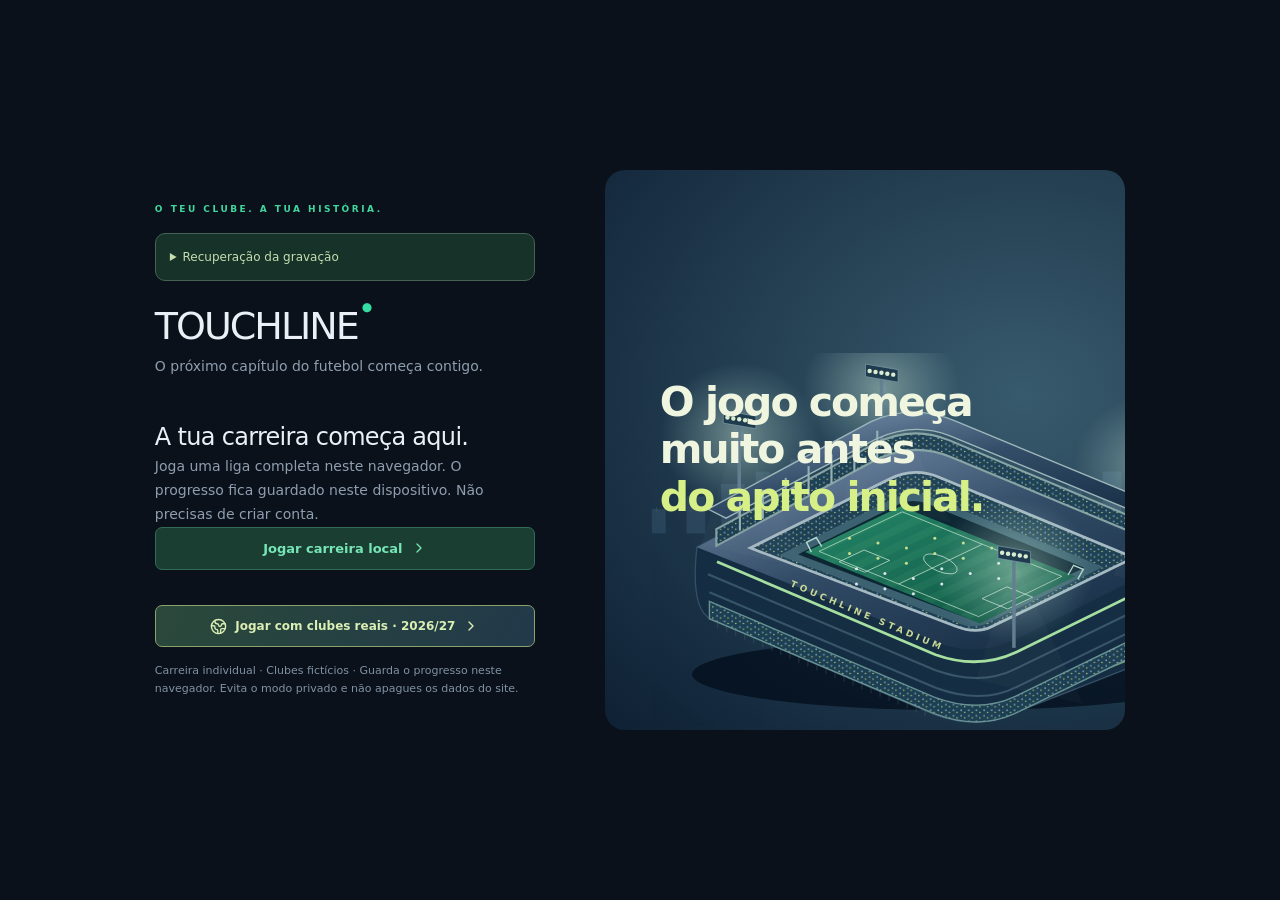
==== commit 0189b006: "Publish local career from d53f48c7" ====
--- a/index.html
+++ b/index.html
@@ -15,8 +15,8 @@
     <meta property="og:title" content="Touchline · Football Manager" />
     <meta property="og:description" content="O teu clube. A tua história." />
     <meta property="og:type" content="website" />
-    <script type="module" crossorigin src="./assets/index-KgyJ1_LK.js"></script>
-    <link rel="stylesheet" crossorigin href="./assets/index-DWmSv5Xc.css">
+    <script type="module" crossorigin src="./assets/index-Cfukfg7u.js"></script>
+    <link rel="stylesheet" crossorigin href="./assets/index-BAfwuH2V.css">
   <link rel="manifest" href="./app.webmanifest"><link rel="apple-touch-icon" href="./touchline-icon-180.png"><meta name="apple-mobile-web-app-capable" content="yes"><meta name="apple-mobile-web-app-status-bar-style" content="black-translucent"><meta name="mobile-web-app-capable" content="yes"></head>
   <body>
     <div id="root"></div>
--- a/assets/index-BAfwuH2V.css
+++ b/assets/index-BAfwuH2V.css
@@ -0,0 +1 @@
+*,:before,:after{--tw-border-spacing-x: 0;--tw-border-spacing-y: 0;--tw-translate-x: 0;--tw-translate-y: 0;--tw-rotate: 0;--tw-skew-x: 0;--tw-skew-y: 0;--tw-scale-x: 1;--tw-scale-y: 1;--tw-pan-x: ;--tw-pan-y: ;--tw-pinch-zoom: ;--tw-scroll-snap-strictness: proximity;--tw-gradient-from-position: ;--tw-gradient-via-position: ;--tw-gradient-to-position: ;--tw-ordinal: ;--tw-slashed-zero: ;--tw-numeric-figure: ;--tw-numeric-spacing: ;--tw-numeric-fraction: ;--tw-ring-inset: ;--tw-ring-offset-width: 0px;--tw-ring-offset-color: #fff;--tw-ring-color: rgb(59 130 246 / .5);--tw-ring-offset-shadow: 0 0 #0000;--tw-ring-shadow: 0 0 #0000;--tw-shadow: 0 0 #0000;--tw-shadow-colored: 0 0 #0000;--tw-blur: ;--tw-brightness: ;--tw-contrast: ;--tw-grayscale: ;--tw-hue-rotate: ;--tw-invert: ;--tw-saturate: ;--tw-sepia: ;--tw-drop-shadow: ;--tw-backdrop-blur: ;--tw-backdrop-brightness: ;--tw-backdrop-contrast: ;--tw-backdrop-grayscale: ;--tw-backdrop-hue-rotate: ;--tw-backdrop-invert: ;--tw-backdrop-opacity: ;--tw-backdrop-saturate: ;--tw-backdrop-sepia: ;--tw-contain-size: ;--tw-contain-layout: ;--tw-contain-paint: ;--tw-contain-style: }::backdrop{--tw-border-spacing-x: 0;--tw-border-spacing-y: 0;--tw-translate-x: 0;--tw-translate-y: 0;--tw-rotate: 0;--tw-skew-x: 0;--tw-skew-y: 0;--tw-scale-x: 1;--tw-scale-y: 1;--tw-pan-x: ;--tw-pan-y: ;--tw-pinch-zoom: ;--tw-scroll-snap-strictness: proximity;--tw-gradient-from-position: ;--tw-gradient-via-position: ;--tw-gradient-to-position: ;--tw-ordinal: ;--tw-slashed-zero: ;--tw-numeric-figure: ;--tw-numeric-spacing: ;--tw-numeric-fraction: ;--tw-ring-inset: ;--tw-ring-offset-width: 0px;--tw-ring-offset-color: #fff;--tw-ring-color: rgb(59 130 246 / .5);--tw-ring-offset-shadow: 0 0 #0000;--tw-ring-shadow: 0 0 #0000;--tw-shadow: 0 0 #0000;--tw-shadow-colored: 0 0 #0000;--tw-blur: ;--tw-brightness: ;--tw-contrast: ;--tw-grayscale: ;--tw-hue-rotate: ;--tw-invert: ;--tw-saturate: ;--tw-sepia: ;--tw-drop-shadow: ;--tw-backdrop-blur: ;--tw-backdrop-brightness: ;--tw-backdrop-contrast: ;--tw-backdrop-grayscale: ;--tw-backdrop-hue-rotate: ;--tw-backdrop-invert: ;--tw-backdrop-opacity: ;--tw-backdrop-saturate: ;--tw-backdrop-sepia: ;--tw-contain-size: ;--tw-contain-layout: ;--tw-contain-paint: ;--tw-contain-style: }*,:before,:after{box-sizing:border-box;border-width:0;border-style:solid;border-color:#e5e7eb}:before,:after{--tw-content: ""}html,:host{line-height:1.5;-webkit-text-size-adjust:100%;-moz-tab-size:4;-o-tab-size:4;tab-size:4;font-family:ui-sans-serif,system-ui,sans-serif,"Apple Color Emoji","Segoe UI Emoji",Segoe UI Symbol,"Noto Color Emoji";font-feature-settings:normal;font-variation-settings:normal;-webkit-tap-highlight-color:transparent}body{margin:0;line-height:inherit}hr{height:0;color:inherit;border-top-width:1px}abbr:where([title]){-webkit-text-decoration:underline dotted;text-decoration:underline dotted}h1,h2,h3,h4,h5,h6{font-size:inherit;font-weight:inherit}a{color:inherit;text-decoration:inherit}b,strong{font-weight:bolder}code,kbd,samp,pre{font-family:ui-monospace,SFMono-Regular,Menlo,Monaco,Consolas,Liberation Mono,Courier New,monospace;font-feature-settings:normal;font-variation-settings:normal;font-size:1em}small{font-size:80%}sub,sup{font-size:75%;line-height:0;position:relative;vertical-align:baseline}sub{bottom:-.25em}sup{top:-.5em}table{text-indent:0;border-color:inherit;border-collapse:collapse}button,input,optgroup,select,textarea{font-family:inherit;font-feature-settings:inherit;font-variation-settings:inherit;font-size:100%;font-weight:inherit;line-height:inherit;letter-spacing:inherit;color:inherit;margin:0;padding:0}button,select{text-transform:none}button,input:where([type=button]),input:where([type=reset]),input:where([type=submit]){-webkit-appearance:button;background-color:transparent;background-image:none}:-moz-focusring{outline:auto}:-moz-ui-invalid{box-shadow:none}progress{vertical-align:baseline}::-webkit-inner-spin-button,::-webkit-outer-spin-button{height:auto}[type=search]{-webkit-appearance:textfield;outline-offset:-2px}::-webkit-search-decoration{-webkit-appearance:none}::-webkit-file-upload-button{-webkit-appearance:button;font:inherit}summary{display:list-item}blockquote,dl,dd,h1,h2,h3,h4,h5,h6,hr,figure,p,pre{margin:0}fieldset{margin:0;padding:0}legend{padding:0}ol,ul,menu{list-style:none;margin:0;padding:0}dialog{padding:0}textarea{resize:vertical}input::-moz-placeholder,textarea::-moz-placeholder{opacity:1;color:#9ca3af}input::placeholder,textarea::placeholder{opacity:1;color:#9ca3af}button,[role=button]{cursor:pointer}:disabled{cursor:default}img,svg,video,canvas,audio,iframe,embed,object{display:block;vertical-align:middle}img,video{max-width:100%;height:auto}[hidden]:where(:not([hidden=until-found])){display:none}:root{--background: 220 30% 8%;--foreground: 220 10% 98%;--card: 220 25% 12%;--card-foreground: 220 10% 98%;--popover: 220 25% 12%;--popover-foreground: 220 10% 98%;--primary: 45 100% 55%;--primary-foreground: 220 30% 8%;--secondary: 264 100% 65%;--secondary-foreground: 220 10% 98%;--muted: 220 20% 15%;--muted-foreground: 220 10% 65%;--accent: 195 100% 50%;--accent-foreground: 220 30% 8%;--destructive: 0 75% 55%;--destructive-foreground: 220 10% 98%;--border: 220 20% 20%;--input: 220 20% 20%;--ring: 45 100% 55%;--radius: .75rem;--health: 140 75% 50%;--energy: 260 100% 65%;--fire: 15 100% 55%;--water: 200 100% 55%;--grass: 120 75% 45%;--electric: 55 100% 55%;--gradient-game: linear-gradient(135deg, hsl(45 100% 55%), hsl(264 100% 65%));--gradient-battle: linear-gradient(45deg, hsl(0 75% 55%), hsl(15 100% 55%));--gradient-ui: linear-gradient(180deg, hsl(220 25% 12%), hsl(220 20% 15%));--glow-primary: 0 0 30px hsl(45 100% 55% / .5);--glow-secondary: 0 0 20px hsl(264 100% 65% / .4);--transition-game: all .3s cubic-bezier(.4, 0, .2, 1);--sidebar-background: 0 0% 98%;--sidebar-foreground: 240 5.3% 26.1%;--sidebar-primary: 240 5.9% 10%;--sidebar-primary-foreground: 0 0% 98%;--sidebar-accent: 240 4.8% 95.9%;--sidebar-accent-foreground: 240 5.9% 10%;--sidebar-border: 220 13% 91%;--sidebar-ring: 217.2 91.2% 59.8%}.dark{--background: 220 30% 8%;--foreground: 220 10% 98%;--card: 220 25% 12%;--card-foreground: 220 10% 98%;--popover: 220 25% 12%;--popover-foreground: 220 10% 98%;--primary: 45 100% 55%;--primary-foreground: 220 30% 8%;--secondary: 264 100% 65%;--secondary-foreground: 220 10% 98%;--muted: 220 20% 15%;--muted-foreground: 220 10% 65%;--accent: 195 100% 50%;--accent-foreground: 220 30% 8%;--destructive: 0 75% 55%;--destructive-foreground: 220 10% 98%;--border: 220 20% 20%;--input: 220 20% 20%;--ring: 45 100% 55%;--sidebar-background: 240 5.9% 10%;--sidebar-foreground: 240 4.8% 95.9%;--sidebar-primary: 224.3 76.3% 48%;--sidebar-primary-foreground: 0 0% 100%;--sidebar-accent: 240 3.7% 15.9%;--sidebar-accent-foreground: 240 4.8% 95.9%;--sidebar-border: 240 3.7% 15.9%;--sidebar-ring: 217.2 91.2% 59.8%}*{border-color:hsl(var(--border))}body{overflow:hidden;background-color:hsl(var(--background));color:hsl(var(--foreground));margin:0;padding:0;font-family:Inter,system-ui,sans-serif}canvas{display:block;outline:none}.sr-only{position:absolute;width:1px;height:1px;padding:0;margin:-1px;overflow:hidden;clip:rect(0,0,0,0);white-space:nowrap;border-width:0}.pointer-events-none{pointer-events:none}.pointer-events-auto{pointer-events:auto}.visible{visibility:visible}.invisible{visibility:hidden}.static{position:static}.fixed{position:fixed}.absolute{position:absolute}.relative{position:relative}.inset-0{inset:0}.inset-x-0{left:0;right:0}.inset-y-0{top:0;bottom:0}.-bottom-12{bottom:-3rem}.-left-12{left:-3rem}.-right-12{right:-3rem}.-top-12{top:-3rem}.bottom-0{bottom:0}.bottom-4{bottom:1rem}.left-0{left:0}.left-1{left:.25rem}.left-1\/2{left:50%}.left-2{left:.5rem}.left-4{left:1rem}.left-\[50\%\]{left:50%}.right-0{right:0}.right-1{right:.25rem}.right-2{right:.5rem}.right-3{right:.75rem}.right-4{right:1rem}.top-0{top:0}.top-1\.5{top:.375rem}.top-1\/2{top:50%}.top-2{top:.5rem}.top-3\.5{top:.875rem}.top-4{top:1rem}.top-\[1px\]{top:1px}.top-\[50\%\]{top:50%}.top-\[60\%\]{top:60%}.top-full{top:100%}.z-10{z-index:10}.z-20{z-index:20}.z-50{z-index:50}.z-\[100\]{z-index:100}.z-\[1\]{z-index:1}.-mx-1{margin-left:-.25rem;margin-right:-.25rem}.mx-2{margin-left:.5rem;margin-right:.5rem}.mx-3\.5{margin-left:.875rem;margin-right:.875rem}.mx-auto{margin-left:auto;margin-right:auto}.my-0\.5{margin-top:.125rem;margin-bottom:.125rem}.my-1{margin-top:.25rem;margin-bottom:.25rem}.-ml-4{margin-left:-1rem}.-mt-4{margin-top:-1rem}.mb-1{margin-bottom:.25rem}.mb-2{margin-bottom:.5rem}.mb-4{margin-bottom:1rem}.mb-6{margin-bottom:1.5rem}.ml-1{margin-left:.25rem}.ml-auto{margin-left:auto}.mr-2{margin-right:.5rem}.mt-1\.5{margin-top:.375rem}.mt-2{margin-top:.5rem}.mt-24{margin-top:6rem}.mt-3{margin-top:.75rem}.mt-4{margin-top:1rem}.mt-auto{margin-top:auto}.block{display:block}.flex{display:flex}.inline-flex{display:inline-flex}.table{display:table}.grid{display:grid}.hidden{display:none}.aspect-square{aspect-ratio:1 / 1}.aspect-video{aspect-ratio:16 / 9}.size-4{width:1rem;height:1rem}.h-1\.5{height:.375rem}.h-10{height:2.5rem}.h-11{height:2.75rem}.h-12{height:3rem}.h-2{height:.5rem}.h-2\.5{height:.625rem}.h-20{height:5rem}.h-24{height:6rem}.h-3{height:.75rem}.h-3\.5{height:.875rem}.h-32{height:8rem}.h-4{height:1rem}.h-40{height:10rem}.h-5{height:1.25rem}.h-6{height:1.5rem}.h-7{height:1.75rem}.h-8{height:2rem}.h-9{height:2.25rem}.h-\[1px\]{height:1px}.h-\[var\(--radix-navigation-menu-viewport-height\)\]{height:var(--radix-navigation-menu-viewport-height)}.h-\[var\(--radix-select-trigger-height\)\]{height:var(--radix-select-trigger-height)}.h-auto{height:auto}.h-full{height:100%}.h-px{height:1px}.h-screen{height:100vh}.h-svh{height:100svh}.max-h-96{max-height:24rem}.max-h-\[300px\]{max-height:300px}.max-h-screen{max-height:100vh}.min-h-0{min-height:0px}.min-h-\[80px\]{min-height:80px}.min-h-screen{min-height:100vh}.min-h-svh{min-height:100svh}.w-0{width:0px}.w-1{width:.25rem}.w-10{width:2.5rem}.w-11{width:2.75rem}.w-12{width:3rem}.w-2{width:.5rem}.w-2\.5{width:.625rem}.w-20{width:5rem}.w-24{width:6rem}.w-3{width:.75rem}.w-3\.5{width:.875rem}.w-3\/4{width:75%}.w-32{width:8rem}.w-4{width:1rem}.w-5{width:1.25rem}.w-64{width:16rem}.w-7{width:1.75rem}.w-72{width:18rem}.w-8{width:2rem}.w-9{width:2.25rem}.w-96{width:24rem}.w-\[--sidebar-width\]{width:var(--sidebar-width)}.w-\[100px\]{width:100px}.w-\[1px\]{width:1px}.w-auto{width:auto}.w-full{width:100%}.w-max{width:-moz-max-content;width:max-content}.w-px{width:1px}.min-w-0{min-width:0px}.min-w-5{min-width:1.25rem}.min-w-\[12rem\]{min-width:12rem}.min-w-\[8rem\]{min-width:8rem}.min-w-\[var\(--radix-select-trigger-width\)\]{min-width:var(--radix-select-trigger-width)}.max-w-4xl{max-width:56rem}.max-w-\[--skeleton-width\]{max-width:var(--skeleton-width)}.max-w-lg{max-width:32rem}.max-w-max{max-width:-moz-max-content;max-width:max-content}.flex-1{flex:1 1 0%}.shrink-0{flex-shrink:0}.grow{flex-grow:1}.grow-0{flex-grow:0}.basis-full{flex-basis:100%}.caption-bottom{caption-side:bottom}.border-collapse{border-collapse:collapse}.-translate-x-1{--tw-translate-x: -.25rem;transform:translate(var(--tw-translate-x),var(--tw-translate-y)) rotate(var(--tw-rotate)) skew(var(--tw-skew-x)) skewY(var(--tw-skew-y)) scaleX(var(--tw-scale-x)) scaleY(var(--tw-scale-y))}.-translate-x-1\.5{--tw-translate-x: -.375rem;transform:translate(var(--tw-translate-x),var(--tw-translate-y)) rotate(var(--tw-rotate)) skew(var(--tw-skew-x)) skewY(var(--tw-skew-y)) scaleX(var(--tw-scale-x)) scaleY(var(--tw-scale-y))}.-translate-x-1\/2{--tw-translate-x: -50%;transform:translate(var(--tw-translate-x),var(--tw-translate-y)) rotate(var(--tw-rotate)) skew(var(--tw-skew-x)) skewY(var(--tw-skew-y)) scaleX(var(--tw-scale-x)) scaleY(var(--tw-scale-y))}.-translate-x-px{--tw-translate-x: -1px;transform:translate(var(--tw-translate-x),var(--tw-translate-y)) rotate(var(--tw-rotate)) skew(var(--tw-skew-x)) skewY(var(--tw-skew-y)) scaleX(var(--tw-scale-x)) scaleY(var(--tw-scale-y))}.-translate-y-1{--tw-translate-y: -.25rem;transform:translate(var(--tw-translate-x),var(--tw-translate-y)) rotate(var(--tw-rotate)) skew(var(--tw-skew-x)) skewY(var(--tw-skew-y)) scaleX(var(--tw-scale-x)) scaleY(var(--tw-scale-y))}.-translate-y-1\.5{--tw-translate-y: -.375rem;transform:translate(var(--tw-translate-x),var(--tw-translate-y)) rotate(var(--tw-rotate)) skew(var(--tw-skew-x)) skewY(var(--tw-skew-y)) scaleX(var(--tw-scale-x)) scaleY(var(--tw-scale-y))}.-translate-y-1\/2{--tw-translate-y: -50%;transform:translate(var(--tw-translate-x),var(--tw-translate-y)) rotate(var(--tw-rotate)) skew(var(--tw-skew-x)) skewY(var(--tw-skew-y)) scaleX(var(--tw-scale-x)) scaleY(var(--tw-scale-y))}.translate-x-\[-50\%\]{--tw-translate-x: -50%;transform:translate(var(--tw-translate-x),var(--tw-translate-y)) rotate(var(--tw-rotate)) skew(var(--tw-skew-x)) skewY(var(--tw-skew-y)) scaleX(var(--tw-scale-x)) scaleY(var(--tw-scale-y))}.translate-x-px{--tw-translate-x: 1px;transform:translate(var(--tw-translate-x),var(--tw-translate-y)) rotate(var(--tw-rotate)) skew(var(--tw-skew-x)) skewY(var(--tw-skew-y)) scaleX(var(--tw-scale-x)) scaleY(var(--tw-scale-y))}.translate-y-\[-50\%\]{--tw-translate-y: -50%;transform:translate(var(--tw-translate-x),var(--tw-translate-y)) rotate(var(--tw-rotate)) skew(var(--tw-skew-x)) skewY(var(--tw-skew-y)) scaleX(var(--tw-scale-x)) scaleY(var(--tw-scale-y))}.rotate-45{--tw-rotate: 45deg;transform:translate(var(--tw-translate-x),var(--tw-translate-y)) rotate(var(--tw-rotate)) skew(var(--tw-skew-x)) skewY(var(--tw-skew-y)) scaleX(var(--tw-scale-x)) scaleY(var(--tw-scale-y))}.rotate-90{--tw-rotate: 90deg;transform:translate(var(--tw-translate-x),var(--tw-translate-y)) rotate(var(--tw-rotate)) skew(var(--tw-skew-x)) skewY(var(--tw-skew-y)) scaleX(var(--tw-scale-x)) scaleY(var(--tw-scale-y))}.transform{transform:translate(var(--tw-translate-x),var(--tw-translate-y)) rotate(var(--tw-rotate)) skew(var(--tw-skew-x)) skewY(var(--tw-skew-y)) scaleX(var(--tw-scale-x)) scaleY(var(--tw-scale-y))}@keyframes pulse{50%{opacity:.5}}.animate-pulse{animation:pulse 2s cubic-bezier(.4,0,.6,1) infinite}.cursor-default{cursor:default}.cursor-pointer{cursor:pointer}.touch-none{touch-action:none}.select-none{-webkit-user-select:none;-moz-user-select:none;user-select:none}.list-none{list-style-type:none}.grid-cols-2{grid-template-columns:repeat(2,minmax(0,1fr))}.flex-row{flex-direction:row}.flex-col{flex-direction:column}.flex-col-reverse{flex-direction:column-reverse}.flex-wrap{flex-wrap:wrap}.items-start{align-items:flex-start}.items-end{align-items:flex-end}.items-center{align-items:center}.items-stretch{align-items:stretch}.justify-center{justify-content:center}.justify-between{justify-content:space-between}.gap-1{gap:.25rem}.gap-1\.5{gap:.375rem}.gap-2{gap:.5rem}.gap-3{gap:.75rem}.gap-4{gap:1rem}.gap-6{gap:1.5rem}.space-x-1>:not([hidden])~:not([hidden]){--tw-space-x-reverse: 0;margin-right:calc(.25rem * var(--tw-space-x-reverse));margin-left:calc(.25rem * calc(1 - var(--tw-space-x-reverse)))}.space-x-4>:not([hidden])~:not([hidden]){--tw-space-x-reverse: 0;margin-right:calc(1rem * var(--tw-space-x-reverse));margin-left:calc(1rem * calc(1 - var(--tw-space-x-reverse)))}.space-y-1>:not([hidden])~:not([hidden]){--tw-space-y-reverse: 0;margin-top:calc(.25rem * calc(1 - var(--tw-space-y-reverse)));margin-bottom:calc(.25rem * var(--tw-space-y-reverse))}.space-y-1\.5>:not([hidden])~:not([hidden]){--tw-space-y-reverse: 0;margin-top:calc(.375rem * calc(1 - var(--tw-space-y-reverse)));margin-bottom:calc(.375rem * var(--tw-space-y-reverse))}.space-y-2>:not([hidden])~:not([hidden]){--tw-space-y-reverse: 0;margin-top:calc(.5rem * calc(1 - var(--tw-space-y-reverse)));margin-bottom:calc(.5rem * var(--tw-space-y-reverse))}.space-y-3>:not([hidden])~:not([hidden]){--tw-space-y-reverse: 0;margin-top:calc(.75rem * calc(1 - var(--tw-space-y-reverse)));margin-bottom:calc(.75rem * var(--tw-space-y-reverse))}.space-y-4>:not([hidden])~:not([hidden]){--tw-space-y-reverse: 0;margin-top:calc(1rem * calc(1 - var(--tw-space-y-reverse)));margin-bottom:calc(1rem * var(--tw-space-y-reverse))}.overflow-auto{overflow:auto}.overflow-hidden{overflow:hidden}.overflow-y-auto{overflow-y:auto}.overflow-x-hidden{overflow-x:hidden}.whitespace-nowrap{white-space:nowrap}.break-words{overflow-wrap:break-word}.rounded{border-radius:.25rem}.rounded-\[2px\]{border-radius:2px}.rounded-\[inherit\]{border-radius:inherit}.rounded-full{border-radius:9999px}.rounded-lg{border-radius:var(--radius)}.rounded-md{border-radius:calc(var(--radius) - 2px)}.rounded-sm{border-radius:calc(var(--radius) - 4px)}.rounded-t-\[10px\]{border-top-left-radius:10px;border-top-right-radius:10px}.rounded-tl-sm{border-top-left-radius:calc(var(--radius) - 4px)}.border{border-width:1px}.border-0{border-width:0px}.border-2{border-width:2px}.border-\[1\.5px\]{border-width:1.5px}.border-y{border-top-width:1px;border-bottom-width:1px}.border-b{border-bottom-width:1px}.border-l{border-left-width:1px}.border-r{border-right-width:1px}.border-t{border-top-width:1px}.border-dashed{border-style:dashed}.border-\[--color-border\]{border-color:var(--color-border)}.border-accent\/50{border-color:hsl(var(--accent) / .5)}.border-border{border-color:hsl(var(--border))}.border-border\/50{border-color:hsl(var(--border) / .5)}.border-destructive{border-color:hsl(var(--destructive))}.border-destructive\/50{border-color:hsl(var(--destructive) / .5)}.border-green-500\/50{border-color:#22c55e80}.border-input{border-color:hsl(var(--input))}.border-primary{border-color:hsl(var(--primary))}.border-primary\/50{border-color:hsl(var(--primary) / .5)}.border-sidebar-border{border-color:hsl(var(--sidebar-border))}.border-transparent{border-color:transparent}.border-l-transparent{border-left-color:transparent}.border-t-transparent{border-top-color:transparent}.bg-\[--color-bg\]{background-color:var(--color-bg)}.bg-accent{background-color:hsl(var(--accent))}.bg-background{background-color:hsl(var(--background))}.bg-background\/80{background-color:hsl(var(--background) / .8)}.bg-background\/95{background-color:hsl(var(--background) / .95)}.bg-black\/80{background-color:#000c}.bg-border{background-color:hsl(var(--border))}.bg-card{background-color:hsl(var(--card))}.bg-card\/50{background-color:hsl(var(--card) / .5)}.bg-card\/90{background-color:hsl(var(--card) / .9)}.bg-destructive{background-color:hsl(var(--destructive))}.bg-electric{background-color:hsl(var(--electric))}.bg-fire{background-color:hsl(var(--fire))}.bg-foreground{background-color:hsl(var(--foreground))}.bg-grass{background-color:hsl(var(--grass))}.bg-gray-100{--tw-bg-opacity: 1;background-color:rgb(243 244 246 / var(--tw-bg-opacity, 1))}.bg-muted{background-color:hsl(var(--muted))}.bg-muted\/50{background-color:hsl(var(--muted) / .5)}.bg-popover{background-color:hsl(var(--popover))}.bg-primary{background-color:hsl(var(--primary))}.bg-secondary{background-color:hsl(var(--secondary))}.bg-sidebar{background-color:hsl(var(--sidebar-background))}.bg-sidebar-border{background-color:hsl(var(--sidebar-border))}.bg-transparent{background-color:transparent}.bg-water{background-color:hsl(var(--water))}.bg-gradient-to-br{background-image:linear-gradient(to bottom right,var(--tw-gradient-stops))}.bg-gradient-to-r{background-image:linear-gradient(to right,var(--tw-gradient-stops))}.from-accent{--tw-gradient-from: hsl(var(--accent)) var(--tw-gradient-from-position);--tw-gradient-to: hsl(var(--accent) / 0) var(--tw-gradient-to-position);--tw-gradient-stops: var(--tw-gradient-from), var(--tw-gradient-to)}.from-destructive{--tw-gradient-from: hsl(var(--destructive)) var(--tw-gradient-from-position);--tw-gradient-to: hsl(var(--destructive) / 0) var(--tw-gradient-to-position);--tw-gradient-stops: var(--tw-gradient-from), var(--tw-gradient-to)}.from-electric{--tw-gradient-from: hsl(var(--electric)) var(--tw-gradient-from-position);--tw-gradient-to: hsl(var(--electric) / 0) var(--tw-gradient-to-position);--tw-gradient-stops: var(--tw-gradient-from), var(--tw-gradient-to)}.from-green-500{--tw-gradient-from: #22c55e var(--tw-gradient-from-position);--tw-gradient-to: rgb(34 197 94 / 0) var(--tw-gradient-to-position);--tw-gradient-stops: var(--tw-gradient-from), var(--tw-gradient-to)}.from-muted{--tw-gradient-from: hsl(var(--muted)) var(--tw-gradient-from-position);--tw-gradient-to: hsl(var(--muted) / 0) var(--tw-gradient-to-position);--tw-gradient-stops: var(--tw-gradient-from), var(--tw-gradient-to)}.from-primary{--tw-gradient-from: hsl(var(--primary)) var(--tw-gradient-from-position);--tw-gradient-to: hsl(var(--primary) / 0) var(--tw-gradient-to-position);--tw-gradient-stops: var(--tw-gradient-from), var(--tw-gradient-to)}.from-primary\/10{--tw-gradient-from: hsl(var(--primary) / .1) var(--tw-gradient-from-position);--tw-gradient-to: hsl(var(--primary) / 0) var(--tw-gradient-to-position);--tw-gradient-stops: var(--tw-gradient-from), var(--tw-gradient-to)}.from-secondary{--tw-gradient-from: hsl(var(--secondary)) var(--tw-gradient-from-position);--tw-gradient-to: hsl(var(--secondary) / 0) var(--tw-gradient-to-position);--tw-gradient-stops: var(--tw-gradient-from), var(--tw-gradient-to)}.from-slate-900{--tw-gradient-from: #0f172a var(--tw-gradient-from-position);--tw-gradient-to: rgb(15 23 42 / 0) var(--tw-gradient-to-position);--tw-gradient-stops: var(--tw-gradient-from), var(--tw-gradient-to)}.via-purple-900{--tw-gradient-to: rgb(88 28 135 / 0) var(--tw-gradient-to-position);--tw-gradient-stops: var(--tw-gradient-from), #581c87 var(--tw-gradient-via-position), var(--tw-gradient-to)}.to-accent{--tw-gradient-to: hsl(var(--accent)) var(--tw-gradient-to-position)}.to-destructive\/70{--tw-gradient-to: hsl(var(--destructive) / .7) var(--tw-gradient-to-position)}.to-green-600{--tw-gradient-to: #16a34a var(--tw-gradient-to-position)}.to-muted\/70{--tw-gradient-to: hsl(var(--muted) / .7) var(--tw-gradient-to-position)}.to-orange-500{--tw-gradient-to: #f97316 var(--tw-gradient-to-position)}.to-primary{--tw-gradient-to: hsl(var(--primary)) var(--tw-gradient-to-position)}.to-secondary{--tw-gradient-to: hsl(var(--secondary)) var(--tw-gradient-to-position)}.to-secondary\/10{--tw-gradient-to: hsl(var(--secondary) / .1) var(--tw-gradient-to-position)}.to-slate-900{--tw-gradient-to: #0f172a var(--tw-gradient-to-position)}.bg-clip-text{-webkit-background-clip:text;background-clip:text}.fill-current{fill:currentColor}.p-0{padding:0}.p-1{padding:.25rem}.p-2{padding:.5rem}.p-3{padding:.75rem}.p-4{padding:1rem}.p-6{padding:1.5rem}.p-\[1px\]{padding:1px}.px-1{padding-left:.25rem;padding-right:.25rem}.px-2{padding-left:.5rem;padding-right:.5rem}.px-2\.5{padding-left:.625rem;padding-right:.625rem}.px-3{padding-left:.75rem;padding-right:.75rem}.px-4{padding-left:1rem;padding-right:1rem}.px-5{padding-left:1.25rem;padding-right:1.25rem}.px-8{padding-left:2rem;padding-right:2rem}.py-0\.5{padding-top:.125rem;padding-bottom:.125rem}.py-1{padding-top:.25rem;padding-bottom:.25rem}.py-1\.5{padding-top:.375rem;padding-bottom:.375rem}.py-2{padding-top:.5rem;padding-bottom:.5rem}.py-3{padding-top:.75rem;padding-bottom:.75rem}.py-4{padding-top:1rem;padding-bottom:1rem}.py-6{padding-top:1.5rem;padding-bottom:1.5rem}.pb-3{padding-bottom:.75rem}.pb-4{padding-bottom:1rem}.pl-2\.5{padding-left:.625rem}.pl-4{padding-left:1rem}.pl-8{padding-left:2rem}.pr-2{padding-right:.5rem}.pr-2\.5{padding-right:.625rem}.pr-8{padding-right:2rem}.pt-0{padding-top:0}.pt-1{padding-top:.25rem}.pt-3{padding-top:.75rem}.pt-4{padding-top:1rem}.text-left{text-align:left}.text-center{text-align:center}.align-middle{vertical-align:middle}.font-mono{font-family:ui-monospace,SFMono-Regular,Menlo,Monaco,Consolas,Liberation Mono,Courier New,monospace}.text-2xl{font-size:1.5rem;line-height:2rem}.text-3xl{font-size:1.875rem;line-height:2.25rem}.text-4xl{font-size:2.25rem;line-height:2.5rem}.text-\[0\.8rem\]{font-size:.8rem}.text-base{font-size:1rem;line-height:1.5rem}.text-lg{font-size:1.125rem;line-height:1.75rem}.text-sm{font-size:.875rem;line-height:1.25rem}.text-xl{font-size:1.25rem;line-height:1.75rem}.text-xs{font-size:.75rem;line-height:1rem}.font-bold{font-weight:700}.font-medium{font-weight:500}.font-normal{font-weight:400}.font-semibold{font-weight:600}.capitalize{text-transform:capitalize}.tabular-nums{--tw-numeric-spacing: tabular-nums;font-variant-numeric:var(--tw-ordinal) var(--tw-slashed-zero) var(--tw-numeric-figure) var(--tw-numeric-spacing) var(--tw-numeric-fraction)}.leading-none{line-height:1}.tracking-tight{letter-spacing:-.025em}.tracking-widest{letter-spacing:.1em}.text-accent-foreground{color:hsl(var(--accent-foreground))}.text-blue-500{--tw-text-opacity: 1;color:rgb(59 130 246 / var(--tw-text-opacity, 1))}.text-card-foreground{color:hsl(var(--card-foreground))}.text-current{color:currentColor}.text-destructive{color:hsl(var(--destructive))}.text-destructive-foreground{color:hsl(var(--destructive-foreground))}.text-foreground{color:hsl(var(--foreground))}.text-foreground\/50{color:hsl(var(--foreground) / .5)}.text-gray-600{--tw-text-opacity: 1;color:rgb(75 85 99 / var(--tw-text-opacity, 1))}.text-green-400{--tw-text-opacity: 1;color:rgb(74 222 128 / var(--tw-text-opacity, 1))}.text-muted-foreground{color:hsl(var(--muted-foreground))}.text-popover-foreground{color:hsl(var(--popover-foreground))}.text-primary{color:hsl(var(--primary))}.text-primary-foreground{color:hsl(var(--primary-foreground))}.text-secondary-foreground{color:hsl(var(--secondary-foreground))}.text-sidebar-foreground{color:hsl(var(--sidebar-foreground))}.text-sidebar-foreground\/70{color:hsl(var(--sidebar-foreground) / .7)}.text-transparent{color:transparent}.text-white{--tw-text-opacity: 1;color:rgb(255 255 255 / var(--tw-text-opacity, 1))}.underline{text-decoration-line:underline}.underline-offset-4{text-underline-offset:4px}.opacity-0{opacity:0}.opacity-20{opacity:.2}.opacity-50{opacity:.5}.opacity-60{opacity:.6}.opacity-70{opacity:.7}.opacity-90{opacity:.9}.shadow{--tw-shadow: 0 1px 3px 0 rgb(0 0 0 / .1), 0 1px 2px -1px rgb(0 0 0 / .1);--tw-shadow-colored: 0 1px 3px 0 var(--tw-shadow-color), 0 1px 2px -1px var(--tw-shadow-color);box-shadow:var(--tw-ring-offset-shadow, 0 0 #0000),var(--tw-ring-shadow, 0 0 #0000),var(--tw-shadow)}.shadow-2xl{--tw-shadow: 0 25px 50px -12px rgb(0 0 0 / .25);--tw-shadow-colored: 0 25px 50px -12px var(--tw-shadow-color);box-shadow:var(--tw-ring-offset-shadow, 0 0 #0000),var(--tw-ring-shadow, 0 0 #0000),var(--tw-shadow)}.shadow-\[0_0_0_1px_hsl\(var\(--sidebar-border\)\)\]{--tw-shadow: 0 0 0 1px hsl(var(--sidebar-border));--tw-shadow-colored: 0 0 0 1px var(--tw-shadow-color);box-shadow:var(--tw-ring-offset-shadow, 0 0 #0000),var(--tw-ring-shadow, 0 0 #0000),var(--tw-shadow)}.shadow-inner{--tw-shadow: inset 0 2px 4px 0 rgb(0 0 0 / .05);--tw-shadow-colored: inset 0 2px 4px 0 var(--tw-shadow-color);box-shadow:var(--tw-ring-offset-shadow, 0 0 #0000),var(--tw-ring-shadow, 0 0 #0000),var(--tw-shadow)}.shadow-lg{--tw-shadow: 0 10px 15px -3px rgb(0 0 0 / .1), 0 4px 6px -4px rgb(0 0 0 / .1);--tw-shadow-colored: 0 10px 15px -3px var(--tw-shadow-color), 0 4px 6px -4px var(--tw-shadow-color);box-shadow:var(--tw-ring-offset-shadow, 0 0 #0000),var(--tw-ring-shadow, 0 0 #0000),var(--tw-shadow)}.shadow-md{--tw-shadow: 0 4px 6px -1px rgb(0 0 0 / .1), 0 2px 4px -2px rgb(0 0 0 / .1);--tw-shadow-colored: 0 4px 6px -1px var(--tw-shadow-color), 0 2px 4px -2px var(--tw-shadow-color);box-shadow:var(--tw-ring-offset-shadow, 0 0 #0000),var(--tw-ring-shadow, 0 0 #0000),var(--tw-shadow)}.shadow-none{--tw-shadow: 0 0 #0000;--tw-shadow-colored: 0 0 #0000;box-shadow:var(--tw-ring-offset-shadow, 0 0 #0000),var(--tw-ring-shadow, 0 0 #0000),var(--tw-shadow)}.shadow-sm{--tw-shadow: 0 1px 2px 0 rgb(0 0 0 / .05);--tw-shadow-colored: 0 1px 2px 0 var(--tw-shadow-color);box-shadow:var(--tw-ring-offset-shadow, 0 0 #0000),var(--tw-ring-shadow, 0 0 #0000),var(--tw-shadow)}.shadow-xl{--tw-shadow: 0 20px 25px -5px rgb(0 0 0 / .1), 0 8px 10px -6px rgb(0 0 0 / .1);--tw-shadow-colored: 0 20px 25px -5px var(--tw-shadow-color), 0 8px 10px -6px var(--tw-shadow-color);box-shadow:var(--tw-ring-offset-shadow, 0 0 #0000),var(--tw-ring-shadow, 0 0 #0000),var(--tw-shadow)}.outline-none{outline:2px solid transparent;outline-offset:2px}.outline{outline-style:solid}.ring{--tw-ring-offset-shadow: var(--tw-ring-inset) 0 0 0 var(--tw-ring-offset-width) var(--tw-ring-offset-color);--tw-ring-shadow: var(--tw-ring-inset) 0 0 0 calc(3px + var(--tw-ring-offset-width)) var(--tw-ring-color);box-shadow:var(--tw-ring-offset-shadow),var(--tw-ring-shadow),var(--tw-shadow, 0 0 #0000)}.ring-0{--tw-ring-offset-shadow: var(--tw-ring-inset) 0 0 0 var(--tw-ring-offset-width) var(--tw-ring-offset-color);--tw-ring-shadow: var(--tw-ring-inset) 0 0 0 calc(0px + var(--tw-ring-offset-width)) var(--tw-ring-color);box-shadow:var(--tw-ring-offset-shadow),var(--tw-ring-shadow),var(--tw-shadow, 0 0 #0000)}.ring-2{--tw-ring-offset-shadow: var(--tw-ring-inset) 0 0 0 var(--tw-ring-offset-width) var(--tw-ring-offset-color);--tw-ring-shadow: var(--tw-ring-inset) 0 0 0 calc(2px + var(--tw-ring-offset-width)) var(--tw-ring-color);box-shadow:var(--tw-ring-offset-shadow),var(--tw-ring-shadow),var(--tw-shadow, 0 0 #0000)}.ring-ring{--tw-ring-color: hsl(var(--ring))}.ring-sidebar-ring{--tw-ring-color: hsl(var(--sidebar-ring))}.ring-offset-background{--tw-ring-offset-color: hsl(var(--background))}.filter{filter:var(--tw-blur) var(--tw-brightness) var(--tw-contrast) var(--tw-grayscale) var(--tw-hue-rotate) var(--tw-invert) var(--tw-saturate) var(--tw-sepia) var(--tw-drop-shadow)}.backdrop-blur-sm{--tw-backdrop-blur: blur(4px);-webkit-backdrop-filter:var(--tw-backdrop-blur) var(--tw-backdrop-brightness) var(--tw-backdrop-contrast) var(--tw-backdrop-grayscale) var(--tw-backdrop-hue-rotate) var(--tw-backdrop-invert) var(--tw-backdrop-opacity) var(--tw-backdrop-saturate) var(--tw-backdrop-sepia);backdrop-filter:var(--tw-backdrop-blur) var(--tw-backdrop-brightness) var(--tw-backdrop-contrast) var(--tw-backdrop-grayscale) var(--tw-backdrop-hue-rotate) var(--tw-backdrop-invert) var(--tw-backdrop-opacity) var(--tw-backdrop-saturate) var(--tw-backdrop-sepia)}.transition{transition-property:color,background-color,border-color,text-decoration-color,fill,stroke,opacity,box-shadow,transform,filter,backdrop-filter;transition-timing-function:cubic-bezier(.4,0,.2,1);transition-duration:.15s}.transition-\[left\,right\,width\]{transition-property:left,right,width;transition-timing-function:cubic-bezier(.4,0,.2,1);transition-duration:.15s}.transition-\[margin\,opa\]{transition-property:margin,opa;transition-timing-function:cubic-bezier(.4,0,.2,1);transition-duration:.15s}.transition-\[width\,height\,padding\]{transition-property:width,height,padding;transition-timing-function:cubic-bezier(.4,0,.2,1);transition-duration:.15s}.transition-\[width\]{transition-property:width;transition-timing-function:cubic-bezier(.4,0,.2,1);transition-duration:.15s}.transition-all{transition-property:all;transition-timing-function:cubic-bezier(.4,0,.2,1);transition-duration:.15s}.transition-colors{transition-property:color,background-color,border-color,text-decoration-color,fill,stroke;transition-timing-function:cubic-bezier(.4,0,.2,1);transition-duration:.15s}.transition-opacity{transition-property:opacity;transition-timing-function:cubic-bezier(.4,0,.2,1);transition-duration:.15s}.transition-transform{transition-property:transform;transition-timing-function:cubic-bezier(.4,0,.2,1);transition-duration:.15s}.duration-1000{transition-duration:1s}.duration-200{transition-duration:.2s}.ease-in-out{transition-timing-function:cubic-bezier(.4,0,.2,1)}.ease-linear{transition-timing-function:linear}@keyframes enter{0%{opacity:var(--tw-enter-opacity, 1);transform:translate3d(var(--tw-enter-translate-x, 0),var(--tw-enter-translate-y, 0),0) scale3d(var(--tw-enter-scale, 1),var(--tw-enter-scale, 1),var(--tw-enter-scale, 1)) rotate(var(--tw-enter-rotate, 0))}}@keyframes exit{to{opacity:var(--tw-exit-opacity, 1);transform:translate3d(var(--tw-exit-translate-x, 0),var(--tw-exit-translate-y, 0),0) scale3d(var(--tw-exit-scale, 1),var(--tw-exit-scale, 1),var(--tw-exit-scale, 1)) rotate(var(--tw-exit-rotate, 0))}}.animate-in{animation-name:enter;animation-duration:.15s;--tw-enter-opacity: initial;--tw-enter-scale: initial;--tw-enter-rotate: initial;--tw-enter-translate-x: initial;--tw-enter-translate-y: initial}.fade-in-0{--tw-enter-opacity: 0}.fade-in-80{--tw-enter-opacity: .8}.zoom-in-95{--tw-enter-scale: .95}.duration-1000{animation-duration:1s}.duration-200{animation-duration:.2s}.ease-in-out{animation-timing-function:cubic-bezier(.4,0,.2,1)}.ease-linear{animation-timing-function:linear}.running{animation-play-state:running}.\!paused{animation-play-state:paused!important}.paused{animation-play-state:paused}.gradient-game{background:var(--gradient-game)}.gradient-battle{background:var(--gradient-battle)}.gradient-ui{background:var(--gradient-ui)}.glow-primary{box-shadow:var(--glow-primary)}.glow-secondary{box-shadow:var(--glow-secondary)}.transition-game{transition:var(--transition-game)}.progress-health{background-color:hsl(var(--health))}.progress-energy{background-color:hsl(var(--energy))}.progress-warning{background-color:#fbbf24}.progress-danger{background-color:#ef4444}.authority-card{padding:24px;margin:20px 0;border:1px solid #327c65;border-radius:18px;background:linear-gradient(120deg,#102c27,#111d2a)}.authority-card h3{margin:10px 0;font-size:1.3rem}.authority-card p{color:#c3d3d0;max-width:78ch;line-height:1.7}.authority-card button{margin-top:12px;padding:12px 18px;border:1px solid #579780;border-radius:10px}.broadcast-theatre{--broadcast-line:#28404b;background:linear-gradient(150deg,#102732,#081721 70%);border:1px solid var(--broadcast-line);border-radius:22px;overflow:hidden;padding:0!important;box-shadow:0 24px 70px #0003}.broadcast-theatre .theatre-top{padding:16px 24px;background:#091821;border-bottom:1px solid var(--broadcast-line)}.broadcast-theatre .theatre-score{padding:22px 26px;background:radial-gradient(ellipse at 50% 0,#264e47,#102731 70%);margin:0}.broadcast-theatre .score-digits strong{font-size:clamp(2.6rem,4vw,4.4rem);font-variant-numeric:tabular-nums}.broadcast-theatre .theatre-score>div>b{max-width:22ch}.broadcast-ribbon{display:flex;align-items:center;justify-content:space-between;gap:14px;padding:10px 20px;background:#07141d;border-block:1px solid #2b444d;color:#a6bec1;font-size:11px;letter-spacing:1.3px}.broadcast-ribbon>span:first-child{display:flex;align-items:center;gap:8px;color:#62e8b0;font-weight:800}.broadcast-ribbon i{font-style:normal;color:#587c85;margin:0 10px}.broadcast-ribbon button{background:#18313a!important;color:#d8e8e8!important;padding:8px 12px!important;min-height:36px;letter-spacing:0;font-size:12px!important}.broadcast-workspace{display:grid;grid-template-columns:minmax(0,1.9fr) minmax(320px,1fr);align-items:start}.broadcast-main{min-width:0}.broadcast-theatre .theatre-field{margin:0}.broadcast-theatre .match-view{margin:0;border:0;border-radius:0}.broadcast-theatre .match-view-toolbar{border-radius:0;padding:12px;gap:8px;flex-wrap:wrap}.broadcast-theatre .match-view-toolbar button{font-size:11px}.broadcast-theatre .stadium-pitch{position:relative;border:0;border-radius:0}.broadcast-theatre .pitch-motion-controls{padding:10px 14px;margin:0;gap:8px;flex-wrap:wrap;background:#0a1a23}.broadcast-theatre .theatre-controls{padding:14px;margin:0;background:#122833;flex-wrap:wrap;gap:12px}.broadcast-theatre .match-time-track{min-width:60px}.broadcast-theatre .halftime-board{margin:14px}.broadcast-mini-stats{display:flex;justify-content:space-around;align-items:center;gap:12px;padding:18px;background:#091b24;border-top:1px solid #263e47;font-weight:800;color:#e5efcc;font-variant-numeric:tabular-nums}.broadcast-mini-stats span{display:flex;align-items:center;gap:12px}.broadcast-mini-stats small{font-size:9px;letter-spacing:1.3px;color:#99b6ba}.broadcast-mini-stats>span:last-child{font-size:9px;max-width:20ch;color:#9db7bb;line-height:1.7}.live-desk{background:#0d202a;min-width:0;border-left:1px solid #29404b;min-height:100%;padding:20px}.live-desk-heading{display:flex;align-items:center;justify-content:space-between;gap:10px}.live-desk-heading h3{font-size:23px;margin:8px 0 18px}.live-desk .eyebrow{font-size:9px;letter-spacing:2px}.live-clock{display:flex;align-items:center;gap:5px;color:#7dd7b1;font-size:9px;white-space:nowrap;font-variant-numeric:tabular-nums}.live-tabs{display:flex;gap:5px;border-bottom:1px solid #314650;padding-bottom:10px}.live-tabs button{display:flex;align-items:center;justify-content:center;gap:7px;flex:1;padding:10px 6px!important;font-size:11px!important;color:#a2b8bf!important;background:transparent!important;border:1px solid transparent!important;border-radius:9px!important}.live-tabs button[aria-selected=true]{background:#24463e!important;color:#dcf1c5!important;border-color:#4b7961!important}.live-tabs small{background:#34594a;padding:2px 5px;border-radius:4px}.live-player-inspector{display:flex;gap:12px;align-items:center;padding:16px 0;border-bottom:1px solid #2b414b}.live-player-inspector .player-portrait{flex:0 0 65px;width:65px;height:79px;border-radius:12px;background-color:#203b43}.live-player-inspector h4{font-size:19px;margin:7px 0}.live-player-inspector p,.live-player-inspector span:not(.eyebrow){font-size:11px;line-height:1.6;color:#afc5ca;margin:5px 0}.live-player-inspector small{display:block;font-size:9px;color:#809ba2;line-height:1.5}.live-player-inspector .eyebrow small{display:inline}.live-event-filters{display:flex;gap:5px;padding:15px 0;overflow:auto}.live-event-filters button{font-size:10px!important;padding:7px 10px!important;background:#172f39!important;color:#9cb6be!important;white-space:nowrap;border:1px solid #28434d!important}.live-event-filters button[aria-pressed=true]{color:#ddecbe!important;border-color:#b0c57c!important}.live-event-list{max-height:480px;overflow:auto;scrollbar-width:thin;scrollbar-color:#446256 #10252d}.live-event-list>button{display:flex;gap:12px;align-items:flex-start;text-align:left;width:100%;padding:16px 8px!important;background:transparent!important;border:0!important;border-bottom:1px solid #29404a!important;color:#c7d9dd!important;border-radius:0!important}.live-event-list>button:hover{background:#1a333c!important}.live-event-list>button>b{font-size:16px;min-width:28px;color:#8eb7c1}.live-event-list>button>span:nth-of-type(2){flex:1}.live-event-list small{display:block;font-size:9px;color:#8faeb6;line-height:1.6}.live-event-list strong{display:block;font-size:12px;line-height:1.7;margin:5px 0}.live-event-list>button.live-goal-event{background:linear-gradient(110deg,#214b3e,#102932)!important;border-left:3px solid #a7db80!important}.live-event-symbol{font-size:21px}.live-empty{text-align:center;padding:38px 18px;color:#8ba9b2}.live-empty svg{margin:auto;color:#67b999}.live-empty h4{font-size:18px;color:#d0dfdc;margin:18px 0 10px}.live-empty p{font-size:12px;line-height:1.8}.live-stats-panel{padding:16px 0}.live-danger{background:#162f39;padding:15px;border:1px solid #2c4b50;border-radius:12px;margin-bottom:24px}.live-danger>div:first-child{display:flex;align-items:center;gap:8px;font-size:12px;color:#c8ddcd}.live-danger-track,.live-comparison-track{display:flex;gap:3px;height:6px;border-radius:5px;overflow:hidden;margin:12px 0}.live-danger-track i,.live-comparison-track i{height:100%;transition:width .4s}.live-danger small{font-size:10px;color:#97b1b8;line-height:1.7}.live-stats-names{display:flex;justify-content:space-between;gap:16px;font-size:11px;color:#afc9cf}.live-stats-names b:last-child{text-align:right}.live-stat-row{padding:14px 0;border-bottom:1px solid #253d47}.live-stat-row>div:first-child{display:flex;align-items:center;justify-content:space-between;gap:12px}.live-stat-row strong{font-size:23px;color:#dce9ce;font-variant-numeric:tabular-nums}.live-stat-row span{font-size:11px;color:#99b3bc}.live-data-note{color:#809ea8;font-size:10px;line-height:1.8;margin:16px 0 0}.live-lineups{display:grid;grid-template-columns:1fr 1fr;gap:12px}.live-lineups h4{font-size:12px;min-height:45px;display:flex;align-items:center;gap:7px}.live-lineups h4 i{width:9px;height:9px;border-radius:50%;flex-shrink:0}.live-lineups section{min-width:0}.live-lineups button{display:flex;align-items:center;gap:7px;text-align:left;width:100%;padding:9px 5px!important;background:transparent!important;color:#bcd0d5!important;border-radius:7px!important;border:1px solid transparent!important}.live-lineups button[aria-pressed=true]{background:#244438!important;border-color:#a2c579!important}.live-lineups button>b{font-size:11px;width:14px;color:#75b99d;flex-shrink:0}.live-lineups button .player-portrait{height:34px;width:29px;flex:0 0 29px;border-radius:5px}.live-lineups button>span{font-size:10px;overflow:hidden;text-overflow:ellipsis}.live-lineups button small{display:block;font-size:8px;color:#819fa7;margin-top:4px}.live-lineups button>svg:last-child{display:none}.live-lineups>.live-data-note{grid-column:1/-1}.live-timeline{margin:0;padding:24px;background:#091b24;border-block:1px solid #2a424c}.live-timeline-heading,.live-timeline-labels{display:flex;justify-content:space-between;gap:12px;font-size:9px;color:#95b1b9;letter-spacing:1.5px}.live-timeline-track{position:relative;height:10px;background:#24404a;margin:24px 14px 34px;border-radius:10px}.live-timeline-track>span{display:block;height:100%;border-radius:10px;background:linear-gradient(90deg,#2cb58d,#d7e798)}.live-timeline-track>button{position:absolute;transform:translate(-50%);width:24px;height:24px;min-height:24px!important;padding:0!important;font-size:19px!important;border-radius:50%!important;background:#25414e!important;color:#a6c4ce!important;border:1px solid #476674!important;line-height:20px}.live-timeline-track>button.timeline-goal{background:#416b39!important;border-color:#c4e391!important;font-size:15px!important}.broadcast-theatre .match-outcome{margin:20px}.broadcast-theatre>.pitch-disclosure{display:block;padding:16px 24px;margin:0;background:#0c1b24;color:#8eaab3}.pitch-broadcast-hud{position:absolute;top:12px;left:14px;pointer-events:none;display:flex;flex-direction:column;gap:5px;max-width:65%;padding:11px 14px;border-radius:9px;background:#061b26dc;border:1px solid #40605288;box-shadow:0 8px 25px #0003}.pitch-broadcast-hud span{font-size:8px;letter-spacing:1.5px;color:#9ad7b5}.pitch-broadcast-hud span i{display:inline-block;width:5px;height:5px;background:#65e8ac;border-radius:50%;margin-right:6px}.pitch-broadcast-hud b{font-size:12px;color:#e2eac9}.pitch-broadcast-hud small{font-size:10px;color:#a6c5cb}.match-player[role=button]{cursor:pointer;outline:none}.match-player[role=button]:focus-visible>ellipse{stroke:#fff;stroke-width:3}.broadcast-theatre.cinema-mode{position:fixed;inset:12px;z-index:90;overflow:auto;border-radius:18px;box-shadow:0 0 0 30px #02080df5}.cinema-mode .broadcast-workspace{grid-template-columns:minmax(0,2.3fr) minmax(320px,1fr)}.portrait-coverage{display:flex;align-items:center;justify-content:space-between;gap:14px;padding:14px 18px;border:1px solid #33515a;border-radius:12px;background:#102a35;margin:12px 0 20px}.portrait-coverage b{font-size:12px;color:#c2dbd2}.portrait-coverage p{font-size:11px;line-height:1.7;color:#99b5bf;margin:4px 0}.portrait-coverage button{white-space:nowrap;font-size:11px!important;padding:9px 13px!important;background:#234039!important;color:#d6e6bb!important}.portrait-coverage-detail{font-size:12px;line-height:1.8;color:#b6cfd4;padding:16px;background:#0b1b27;border-radius:12px;margin-bottom:20px}@media(max-width:1350px){.broadcast-workspace,.cinema-mode .broadcast-workspace{grid-template-columns:1fr}.live-desk{border-left:0;border-top:1px solid #2b434e}.live-event-list{max-height:320px}.live-lineups button>span{font-size:12px}.live-lineups button .player-portrait{width:36px;height:40px;flex-basis:36px}.live-lineups button{padding:9px!important}.live-desk .live-player-inspector .player-portrait{width:70px;height:80px}}@media(max-width:650px){.broadcast-theatre{border-radius:14px}.broadcast-theatre .theatre-top{padding:12px;font-size:8px}.broadcast-theatre .theatre-score{padding:18px 12px}.broadcast-theatre .theatre-score>div>b{font-size:11px!important}.broadcast-theatre .theatre-score>div>svg{width:25px;height:25px}.broadcast-ribbon{padding:10px;gap:8px;letter-spacing:.5px;font-size:8px}.broadcast-ribbon button{font-size:10px!important;padding:7px!important}.broadcast-mini-stats{padding:13px 10px;gap:9px}.broadcast-mini-stats span{gap:7px;font-size:14px}.broadcast-mini-stats>span:last-child{display:none}.live-desk{padding:15px}.live-desk-heading h3{font-size:21px}.live-tabs button{font-size:10px!important}.live-lineups{gap:5px}.live-lineups button{gap:5px;padding:8px 3px!important}.live-lineups button>span{font-size:10px}.live-timeline{padding:18px 12px}.live-timeline-heading{letter-spacing:.4px;font-size:8px}.pitch-broadcast-hud{top:6px;left:8px;padding:6px 8px;gap:3px;max-width:55%}.pitch-broadcast-hud span{font-size:6px}.pitch-broadcast-hud b{font-size:9px}.pitch-broadcast-hud small{font-size:8px}.broadcast-theatre.cinema-mode{inset:5px}.portrait-coverage{align-items:flex-start;flex-direction:column}}.portrait-source-list{display:grid;grid-template-columns:1fr 1fr;gap:0 24px}.portrait-source-list>div{display:flex;justify-content:space-between;align-items:center;gap:12px;padding:12px 0;border-bottom:1px solid #29404c}.portrait-source-list b{font-size:11px}.portrait-source-list span{font-size:10px;color:#98b7c0}.portrait-source-list a{text-decoration:underline}.portrait-source-list svg{display:inline-block}@media(max-width:750px){.portrait-source-list{grid-template-columns:1fr}.portrait-source-list>div{flex-direction:column;align-items:flex-start;gap:4px}}.broadcast-theatre .return-live{display:block;width:100%;padding:10px!important;background:#2b5541!important;color:#e0ebbe!important;border-radius:0!important;font-size:11px!important}.reduced-camera-note{position:absolute;right:10px;bottom:10px;max-width:45%;padding:6px 8px;background:#102735db;border-radius:6px;font-size:9px;color:#c2d6cc;pointer-events:none}.live-desk{min-height:0;align-self:stretch}.live-lineups{max-height:520px;overflow:auto;scrollbar-width:thin;scrollbar-color:#41624e #10252e}.live-lineups h4{position:sticky;top:0;background:#0d202a;z-index:1;padding:8px 0;margin:0 0 8px}.live-tabs button:focus-visible{outline:2px solid #d4e696;outline-offset:2px}.football .broadcast-theatre{border-radius:22px;margin-bottom:22px;background:linear-gradient(150deg,#102732,#081721 70%)}.football .broadcast-theatre .live-desk{margin:0;border-radius:0;border:0;border-left:1px solid #29404b;padding:20px;background:#0d202a}.football .live-lineups>section{padding:7px 0;background:transparent;border:0;border-radius:0;margin:0}.football .live-lineups button>span{flex:1;min-width:0;font-size:11px;line-height:1.5;overflow-wrap:anywhere;text-overflow:clip}.football .live-lineups button small{font-size:9px}@media(max-width:1350px){.football .broadcast-theatre .live-desk{border-left:0;border-top:1px solid #29404b}}@media(max-width:650px){.football .broadcast-theatre{border-radius:14px}.football .broadcast-theatre .live-desk{padding:15px}.football .live-lineups button>span{font-size:11px}}.live-lineups .real-player-photo .photo-attribution,.rotation-player .real-player-photo .photo-attribution,.bench-starters .real-player-photo .photo-attribution,.live-player-inspector .real-player-photo .photo-attribution{display:none}.player-photo-credit{display:block;font-size:10px!important;color:#aac8c2!important;line-height:1.7!important;margin-top:8px}.player-photo-credit a,.photo-library-credits a{text-decoration:underline;text-underline-offset:3px;color:#d5e3a8}.photo-library-credits{margin:24px 0;padding:20px;border:1px solid #355050;border-radius:14px;background:#10252e}.photo-library-credits summary{cursor:pointer;color:#cfdfbe;font-size:14px;font-weight:700}.photo-library-credits>p{font-size:12px;color:#a7bec6;line-height:1.8}.photo-library-credits>div{padding:14px 0;border-bottom:1px solid #29424c}.photo-library-credits>div>strong{font-size:13px}.photo-library-credits>div>small:last-child{display:block;font-size:10px;color:#91aeb7;line-height:1.7;margin-top:6px}.world-seasons{display:grid;grid-template-columns:1fr 1fr;gap:14px;margin:24px 0}.world-seasons button{display:flex;align-items:center;gap:14px;text-align:left;padding:18px 22px!important;background:#122631!important;border:1px solid #324d58!important;color:#d3e1db!important;border-radius:14px!important}.world-seasons button[aria-pressed=true]{background:linear-gradient(120deg,#264f42,#172e38)!important;border-color:#c3d78c!important;box-shadow:inset 3px 0 #c9df91}.world-seasons b{font-size:22px}.world-seasons small{display:block;font-size:11px;color:#9ab9c2;margin-top:5px;line-height:1.6}.world-snapshot{display:flex;gap:16px;align-items:center;padding:20px;margin:20px 0;background:#132f37;border:1px solid #36585d;border-radius:14px}.world-snapshot b{color:#cfe1be}.world-snapshot p{color:#a2bbc3;font-size:12px;line-height:1.8;margin:5px 0}.saved-careers button small{display:block;margin-top:5px;color:#9bb9bc;font-size:10px}@media(max-width:650px){.world-seasons{grid-template-columns:1fr;gap:9px}.world-seasons button{padding:14px!important}.world-seasons b{font-size:19px}.world-snapshot{padding:15px;align-items:flex-start}}.player-source-summary{margin:18px 0;padding:14px 16px;border:1px solid #36515c;border-radius:12px;background:#102a33;display:flex;flex-direction:column;gap:7px}.player-source-summary b{font-size:13px;color:#caddbd}.player-source-summary small,.player-source-summary span{font-size:10px;line-height:1.7;color:#9db7bf}.file\:border-0::file-selector-button{border-width:0px}.file\:bg-transparent::file-selector-button{background-color:transparent}.file\:text-sm::file-selector-button{font-size:.875rem;line-height:1.25rem}.file\:font-medium::file-selector-button{font-weight:500}.file\:text-foreground::file-selector-button{color:hsl(var(--foreground))}.placeholder\:text-muted-foreground::-moz-placeholder{color:hsl(var(--muted-foreground))}.placeholder\:text-muted-foreground::placeholder{color:hsl(var(--muted-foreground))}.after\:absolute:after{content:var(--tw-content);position:absolute}.after\:-inset-2:after{content:var(--tw-content);inset:-.5rem}.after\:inset-y-0:after{content:var(--tw-content);top:0;bottom:0}.after\:left-1\/2:after{content:var(--tw-content);left:50%}.after\:w-1:after{content:var(--tw-content);width:.25rem}.after\:w-\[2px\]:after{content:var(--tw-content);width:2px}.after\:-translate-x-1\/2:after{content:var(--tw-content);--tw-translate-x: -50%;transform:translate(var(--tw-translate-x),var(--tw-translate-y)) rotate(var(--tw-rotate)) skew(var(--tw-skew-x)) skewY(var(--tw-skew-y)) scaleX(var(--tw-scale-x)) scaleY(var(--tw-scale-y))}.first\:rounded-l-md:first-child{border-top-left-radius:calc(var(--radius) - 2px);border-bottom-left-radius:calc(var(--radius) - 2px)}.first\:border-l:first-child{border-left-width:1px}.last\:rounded-r-md:last-child{border-top-right-radius:calc(var(--radius) - 2px);border-bottom-right-radius:calc(var(--radius) - 2px)}.focus-within\:relative:focus-within{position:relative}.focus-within\:z-20:focus-within{z-index:20}.hover\:scale-105:hover{--tw-scale-x: 1.05;--tw-scale-y: 1.05;transform:translate(var(--tw-translate-x),var(--tw-translate-y)) rotate(var(--tw-rotate)) skew(var(--tw-skew-x)) skewY(var(--tw-skew-y)) scaleX(var(--tw-scale-x)) scaleY(var(--tw-scale-y))}.hover\:border-primary:hover{border-color:hsl(var(--primary))}.hover\:bg-accent:hover{background-color:hsl(var(--accent))}.hover\:bg-destructive\/80:hover{background-color:hsl(var(--destructive) / .8)}.hover\:bg-destructive\/90:hover{background-color:hsl(var(--destructive) / .9)}.hover\:bg-muted:hover{background-color:hsl(var(--muted))}.hover\:bg-muted\/50:hover{background-color:hsl(var(--muted) / .5)}.hover\:bg-primary:hover{background-color:hsl(var(--primary))}.hover\:bg-primary\/80:hover{background-color:hsl(var(--primary) / .8)}.hover\:bg-primary\/90:hover{background-color:hsl(var(--primary) / .9)}.hover\:bg-secondary:hover{background-color:hsl(var(--secondary))}.hover\:bg-secondary\/80:hover{background-color:hsl(var(--secondary) / .8)}.hover\:bg-sidebar-accent:hover{background-color:hsl(var(--sidebar-accent))}.hover\:text-accent-foreground:hover{color:hsl(var(--accent-foreground))}.hover\:text-blue-700:hover{--tw-text-opacity: 1;color:rgb(29 78 216 / var(--tw-text-opacity, 1))}.hover\:text-foreground:hover{color:hsl(var(--foreground))}.hover\:text-muted-foreground:hover{color:hsl(var(--muted-foreground))}.hover\:text-primary-foreground:hover{color:hsl(var(--primary-foreground))}.hover\:text-sidebar-accent-foreground:hover{color:hsl(var(--sidebar-accent-foreground))}.hover\:underline:hover{text-decoration-line:underline}.hover\:opacity-100:hover{opacity:1}.hover\:shadow-\[0_0_0_1px_hsl\(var\(--sidebar-accent\)\)\]:hover{--tw-shadow: 0 0 0 1px hsl(var(--sidebar-accent));--tw-shadow-colored: 0 0 0 1px var(--tw-shadow-color);box-shadow:var(--tw-ring-offset-shadow, 0 0 #0000),var(--tw-ring-shadow, 0 0 #0000),var(--tw-shadow)}.hover\:shadow-lg:hover{--tw-shadow: 0 10px 15px -3px rgb(0 0 0 / .1), 0 4px 6px -4px rgb(0 0 0 / .1);--tw-shadow-colored: 0 10px 15px -3px var(--tw-shadow-color), 0 4px 6px -4px var(--tw-shadow-color);box-shadow:var(--tw-ring-offset-shadow, 0 0 #0000),var(--tw-ring-shadow, 0 0 #0000),var(--tw-shadow)}.hover\:gradient-game:hover{background:var(--gradient-game)}.hover\:after\:bg-sidebar-border:hover:after{content:var(--tw-content);background-color:hsl(var(--sidebar-border))}.focus\:bg-accent:focus{background-color:hsl(var(--accent))}.focus\:bg-primary:focus{background-color:hsl(var(--primary))}.focus\:text-accent-foreground:focus{color:hsl(var(--accent-foreground))}.focus\:text-primary-foreground:focus{color:hsl(var(--primary-foreground))}.focus\:opacity-100:focus{opacity:1}.focus\:outline-none:focus{outline:2px solid transparent;outline-offset:2px}.focus\:ring-2:focus{--tw-ring-offset-shadow: var(--tw-ring-inset) 0 0 0 var(--tw-ring-offset-width) var(--tw-ring-offset-color);--tw-ring-shadow: var(--tw-ring-inset) 0 0 0 calc(2px + var(--tw-ring-offset-width)) var(--tw-ring-color);box-shadow:var(--tw-ring-offset-shadow),var(--tw-ring-shadow),var(--tw-shadow, 0 0 #0000)}.focus\:ring-ring:focus{--tw-ring-color: hsl(var(--ring))}.focus\:ring-offset-2:focus{--tw-ring-offset-width: 2px}.focus-visible\:outline-none:focus-visible{outline:2px solid transparent;outline-offset:2px}.focus-visible\:ring-1:focus-visible{--tw-ring-offset-shadow: var(--tw-ring-inset) 0 0 0 var(--tw-ring-offset-width) var(--tw-ring-offset-color);--tw-ring-shadow: var(--tw-ring-inset) 0 0 0 calc(1px + var(--tw-ring-offset-width)) var(--tw-ring-color);box-shadow:var(--tw-ring-offset-shadow),var(--tw-ring-shadow),var(--tw-shadow, 0 0 #0000)}.focus-visible\:ring-2:focus-visible{--tw-ring-offset-shadow: var(--tw-ring-inset) 0 0 0 var(--tw-ring-offset-width) var(--tw-ring-offset-color);--tw-ring-shadow: var(--tw-ring-inset) 0 0 0 calc(2px + var(--tw-ring-offset-width)) var(--tw-ring-color);box-shadow:var(--tw-ring-offset-shadow),var(--tw-ring-shadow),var(--tw-shadow, 0 0 #0000)}.focus-visible\:ring-ring:focus-visible{--tw-ring-color: hsl(var(--ring))}.focus-visible\:ring-sidebar-ring:focus-visible{--tw-ring-color: hsl(var(--sidebar-ring))}.focus-visible\:ring-offset-1:focus-visible{--tw-ring-offset-width: 1px}.focus-visible\:ring-offset-2:focus-visible{--tw-ring-offset-width: 2px}.focus-visible\:ring-offset-background:focus-visible{--tw-ring-offset-color: hsl(var(--background))}.active\:bg-sidebar-accent:active{background-color:hsl(var(--sidebar-accent))}.active\:text-sidebar-accent-foreground:active{color:hsl(var(--sidebar-accent-foreground))}.disabled\:pointer-events-none:disabled{pointer-events:none}.disabled\:cursor-not-allowed:disabled{cursor:not-allowed}.disabled\:opacity-50:disabled{opacity:.5}.group\/menu-item:focus-within .group-focus-within\/menu-item\:opacity-100{opacity:1}.group\/menu-item:hover .group-hover\/menu-item\:opacity-100,.group:hover .group-hover\:opacity-100{opacity:1}.group.destructive .group-\[\.destructive\]\:border-muted\/40{border-color:hsl(var(--muted) / .4)}.group.toaster .group-\[\.toaster\]\:border-border{border-color:hsl(var(--border))}.group.toast .group-\[\.toast\]\:bg-muted{background-color:hsl(var(--muted))}.group.toast .group-\[\.toast\]\:bg-primary{background-color:hsl(var(--primary))}.group.toaster .group-\[\.toaster\]\:bg-background{background-color:hsl(var(--background))}.group.destructive .group-\[\.destructive\]\:text-red-300{--tw-text-opacity: 1;color:rgb(252 165 165 / var(--tw-text-opacity, 1))}.group.toast .group-\[\.toast\]\:text-muted-foreground{color:hsl(var(--muted-foreground))}.group.toast .group-\[\.toast\]\:text-primary-foreground{color:hsl(var(--primary-foreground))}.group.toaster .group-\[\.toaster\]\:text-foreground{color:hsl(var(--foreground))}.group.toaster .group-\[\.toaster\]\:shadow-lg{--tw-shadow: 0 10px 15px -3px rgb(0 0 0 / .1), 0 4px 6px -4px rgb(0 0 0 / .1);--tw-shadow-colored: 0 10px 15px -3px var(--tw-shadow-color), 0 4px 6px -4px var(--tw-shadow-color);box-shadow:var(--tw-ring-offset-shadow, 0 0 #0000),var(--tw-ring-shadow, 0 0 #0000),var(--tw-shadow)}.group.destructive .group-\[\.destructive\]\:hover\:border-destructive\/30:hover{border-color:hsl(var(--destructive) / .3)}.group.destructive .group-\[\.destructive\]\:hover\:bg-destructive:hover{background-color:hsl(var(--destructive))}.group.destructive .group-\[\.destructive\]\:hover\:text-destructive-foreground:hover{color:hsl(var(--destructive-foreground))}.group.destructive .group-\[\.destructive\]\:hover\:text-red-50:hover{--tw-text-opacity: 1;color:rgb(254 242 242 / var(--tw-text-opacity, 1))}.group.destructive .group-\[\.destructive\]\:focus\:ring-destructive:focus{--tw-ring-color: hsl(var(--destructive))}.group.destructive .group-\[\.destructive\]\:focus\:ring-red-400:focus{--tw-ring-opacity: 1;--tw-ring-color: rgb(248 113 113 / var(--tw-ring-opacity, 1))}.group.destructive .group-\[\.destructive\]\:focus\:ring-offset-red-600:focus{--tw-ring-offset-color: #dc2626}.peer\/menu-button:hover~.peer-hover\/menu-button\:text-sidebar-accent-foreground{color:hsl(var(--sidebar-accent-foreground))}.peer:disabled~.peer-disabled\:cursor-not-allowed{cursor:not-allowed}.peer:disabled~.peer-disabled\:opacity-70{opacity:.7}.has-\[\[data-variant\=inset\]\]\:bg-sidebar:has([data-variant=inset]){background-color:hsl(var(--sidebar-background))}.has-\[\:disabled\]\:opacity-50:has(:disabled){opacity:.5}.group\/menu-item:has([data-sidebar=menu-action]) .group-has-\[\[data-sidebar\=menu-action\]\]\/menu-item\:pr-8{padding-right:2rem}.aria-disabled\:pointer-events-none[aria-disabled=true]{pointer-events:none}.aria-disabled\:opacity-50[aria-disabled=true]{opacity:.5}.aria-selected\:bg-accent[aria-selected=true]{background-color:hsl(var(--accent))}.aria-selected\:bg-accent\/50[aria-selected=true]{background-color:hsl(var(--accent) / .5)}.aria-selected\:text-accent-foreground[aria-selected=true]{color:hsl(var(--accent-foreground))}.aria-selected\:text-muted-foreground[aria-selected=true]{color:hsl(var(--muted-foreground))}.aria-selected\:opacity-100[aria-selected=true]{opacity:1}.aria-selected\:opacity-30[aria-selected=true]{opacity:.3}.data-\[disabled\=true\]\:pointer-events-none[data-disabled=true],.data-\[disabled\]\:pointer-events-none[data-disabled]{pointer-events:none}.data-\[panel-group-direction\=vertical\]\:h-px[data-panel-group-direction=vertical]{height:1px}.data-\[panel-group-direction\=vertical\]\:w-full[data-panel-group-direction=vertical]{width:100%}.data-\[side\=bottom\]\:translate-y-1[data-side=bottom]{--tw-translate-y: .25rem;transform:translate(var(--tw-translate-x),var(--tw-translate-y)) rotate(var(--tw-rotate)) skew(var(--tw-skew-x)) skewY(var(--tw-skew-y)) scaleX(var(--tw-scale-x)) scaleY(var(--tw-scale-y))}.data-\[side\=left\]\:-translate-x-1[data-side=left]{--tw-translate-x: -.25rem;transform:translate(var(--tw-translate-x),var(--tw-translate-y)) rotate(var(--tw-rotate)) skew(var(--tw-skew-x)) skewY(var(--tw-skew-y)) scaleX(var(--tw-scale-x)) scaleY(var(--tw-scale-y))}.data-\[side\=right\]\:translate-x-1[data-side=right]{--tw-translate-x: .25rem;transform:translate(var(--tw-translate-x),var(--tw-translate-y)) rotate(var(--tw-rotate)) skew(var(--tw-skew-x)) skewY(var(--tw-skew-y)) scaleX(var(--tw-scale-x)) scaleY(var(--tw-scale-y))}.data-\[side\=top\]\:-translate-y-1[data-side=top]{--tw-translate-y: -.25rem;transform:translate(var(--tw-translate-x),var(--tw-translate-y)) rotate(var(--tw-rotate)) skew(var(--tw-skew-x)) skewY(var(--tw-skew-y)) scaleX(var(--tw-scale-x)) scaleY(var(--tw-scale-y))}.data-\[state\=checked\]\:translate-x-5[data-state=checked]{--tw-translate-x: 1.25rem;transform:translate(var(--tw-translate-x),var(--tw-translate-y)) rotate(var(--tw-rotate)) skew(var(--tw-skew-x)) skewY(var(--tw-skew-y)) scaleX(var(--tw-scale-x)) scaleY(var(--tw-scale-y))}.data-\[state\=unchecked\]\:translate-x-0[data-state=unchecked],.data-\[swipe\=cancel\]\:translate-x-0[data-swipe=cancel]{--tw-translate-x: 0px;transform:translate(var(--tw-translate-x),var(--tw-translate-y)) rotate(var(--tw-rotate)) skew(var(--tw-skew-x)) skewY(var(--tw-skew-y)) scaleX(var(--tw-scale-x)) scaleY(var(--tw-scale-y))}.data-\[swipe\=end\]\:translate-x-\[var\(--radix-toast-swipe-end-x\)\][data-swipe=end]{--tw-translate-x: var(--radix-toast-swipe-end-x);transform:translate(var(--tw-translate-x),var(--tw-translate-y)) rotate(var(--tw-rotate)) skew(var(--tw-skew-x)) skewY(var(--tw-skew-y)) scaleX(var(--tw-scale-x)) scaleY(var(--tw-scale-y))}.data-\[swipe\=move\]\:translate-x-\[var\(--radix-toast-swipe-move-x\)\][data-swipe=move]{--tw-translate-x: var(--radix-toast-swipe-move-x);transform:translate(var(--tw-translate-x),var(--tw-translate-y)) rotate(var(--tw-rotate)) skew(var(--tw-skew-x)) skewY(var(--tw-skew-y)) scaleX(var(--tw-scale-x)) scaleY(var(--tw-scale-y))}@keyframes accordion-up{0%{height:var(--radix-accordion-content-height)}to{height:0}}.data-\[state\=closed\]\:animate-accordion-up[data-state=closed]{animation:accordion-up .2s ease-out}@keyframes accordion-down{0%{height:0}to{height:var(--radix-accordion-content-height)}}.data-\[state\=open\]\:animate-accordion-down[data-state=open]{animation:accordion-down .2s ease-out}.data-\[panel-group-direction\=vertical\]\:flex-col[data-panel-group-direction=vertical]{flex-direction:column}.data-\[active\=true\]\:bg-sidebar-accent[data-active=true]{background-color:hsl(var(--sidebar-accent))}.data-\[active\]\:bg-accent\/50[data-active]{background-color:hsl(var(--accent) / .5)}.data-\[selected\=\'true\'\]\:bg-accent[data-selected=true]{background-color:hsl(var(--accent))}.data-\[state\=active\]\:bg-background[data-state=active]{background-color:hsl(var(--background))}.data-\[state\=checked\]\:bg-primary[data-state=checked]{background-color:hsl(var(--primary))}.data-\[state\=on\]\:bg-accent[data-state=on],.data-\[state\=open\]\:bg-accent[data-state=open]{background-color:hsl(var(--accent))}.data-\[state\=open\]\:bg-accent\/50[data-state=open]{background-color:hsl(var(--accent) / .5)}.data-\[state\=open\]\:bg-secondary[data-state=open]{background-color:hsl(var(--secondary))}.data-\[state\=selected\]\:bg-muted[data-state=selected]{background-color:hsl(var(--muted))}.data-\[state\=unchecked\]\:bg-input[data-state=unchecked]{background-color:hsl(var(--input))}.data-\[active\=true\]\:font-medium[data-active=true]{font-weight:500}.data-\[active\=true\]\:text-sidebar-accent-foreground[data-active=true]{color:hsl(var(--sidebar-accent-foreground))}.data-\[selected\=true\]\:text-accent-foreground[data-selected=true]{color:hsl(var(--accent-foreground))}.data-\[state\=active\]\:text-foreground[data-state=active]{color:hsl(var(--foreground))}.data-\[state\=checked\]\:text-primary-foreground[data-state=checked]{color:hsl(var(--primary-foreground))}.data-\[state\=on\]\:text-accent-foreground[data-state=on],.data-\[state\=open\]\:text-accent-foreground[data-state=open]{color:hsl(var(--accent-foreground))}.data-\[state\=open\]\:text-muted-foreground[data-state=open]{color:hsl(var(--muted-foreground))}.data-\[disabled\=true\]\:opacity-50[data-disabled=true],.data-\[disabled\]\:opacity-50[data-disabled]{opacity:.5}.data-\[state\=open\]\:opacity-100[data-state=open]{opacity:1}.data-\[state\=active\]\:shadow-sm[data-state=active]{--tw-shadow: 0 1px 2px 0 rgb(0 0 0 / .05);--tw-shadow-colored: 0 1px 2px 0 var(--tw-shadow-color);box-shadow:var(--tw-ring-offset-shadow, 0 0 #0000),var(--tw-ring-shadow, 0 0 #0000),var(--tw-shadow)}.data-\[swipe\=move\]\:transition-none[data-swipe=move]{transition-property:none}.data-\[state\=closed\]\:duration-300[data-state=closed]{transition-duration:.3s}.data-\[state\=open\]\:duration-500[data-state=open]{transition-duration:.5s}.data-\[motion\^\=from-\]\:animate-in[data-motion^=from-],.data-\[state\=open\]\:animate-in[data-state=open],.data-\[state\=visible\]\:animate-in[data-state=visible]{animation-name:enter;animation-duration:.15s;--tw-enter-opacity: initial;--tw-enter-scale: initial;--tw-enter-rotate: initial;--tw-enter-translate-x: initial;--tw-enter-translate-y: initial}.data-\[motion\^\=to-\]\:animate-out[data-motion^=to-],.data-\[state\=closed\]\:animate-out[data-state=closed],.data-\[state\=hidden\]\:animate-out[data-state=hidden],.data-\[swipe\=end\]\:animate-out[data-swipe=end]{animation-name:exit;animation-duration:.15s;--tw-exit-opacity: initial;--tw-exit-scale: initial;--tw-exit-rotate: initial;--tw-exit-translate-x: initial;--tw-exit-translate-y: initial}.data-\[motion\^\=from-\]\:fade-in[data-motion^=from-]{--tw-enter-opacity: 0}.data-\[motion\^\=to-\]\:fade-out[data-motion^=to-],.data-\[state\=closed\]\:fade-out-0[data-state=closed]{--tw-exit-opacity: 0}.data-\[state\=closed\]\:fade-out-80[data-state=closed]{--tw-exit-opacity: .8}.data-\[state\=hidden\]\:fade-out[data-state=hidden]{--tw-exit-opacity: 0}.data-\[state\=open\]\:fade-in-0[data-state=open],.data-\[state\=visible\]\:fade-in[data-state=visible]{--tw-enter-opacity: 0}.data-\[state\=closed\]\:zoom-out-95[data-state=closed]{--tw-exit-scale: .95}.data-\[state\=open\]\:zoom-in-90[data-state=open]{--tw-enter-scale: .9}.data-\[state\=open\]\:zoom-in-95[data-state=open]{--tw-enter-scale: .95}.data-\[motion\=from-end\]\:slide-in-from-right-52[data-motion=from-end]{--tw-enter-translate-x: 13rem}.data-\[motion\=from-start\]\:slide-in-from-left-52[data-motion=from-start]{--tw-enter-translate-x: -13rem}.data-\[motion\=to-end\]\:slide-out-to-right-52[data-motion=to-end]{--tw-exit-translate-x: 13rem}.data-\[motion\=to-start\]\:slide-out-to-left-52[data-motion=to-start]{--tw-exit-translate-x: -13rem}.data-\[side\=bottom\]\:slide-in-from-top-2[data-side=bottom]{--tw-enter-translate-y: -.5rem}.data-\[side\=left\]\:slide-in-from-right-2[data-side=left]{--tw-enter-translate-x: .5rem}.data-\[side\=right\]\:slide-in-from-left-2[data-side=right]{--tw-enter-translate-x: -.5rem}.data-\[side\=top\]\:slide-in-from-bottom-2[data-side=top]{--tw-enter-translate-y: .5rem}.data-\[state\=closed\]\:slide-out-to-bottom[data-state=closed]{--tw-exit-translate-y: 100%}.data-\[state\=closed\]\:slide-out-to-left[data-state=closed]{--tw-exit-translate-x: -100%}.data-\[state\=closed\]\:slide-out-to-left-1\/2[data-state=closed]{--tw-exit-translate-x: -50%}.data-\[state\=closed\]\:slide-out-to-right[data-state=closed],.data-\[state\=closed\]\:slide-out-to-right-full[data-state=closed]{--tw-exit-translate-x: 100%}.data-\[state\=closed\]\:slide-out-to-top[data-state=closed]{--tw-exit-translate-y: -100%}.data-\[state\=closed\]\:slide-out-to-top-\[48\%\][data-state=closed]{--tw-exit-translate-y: -48%}.data-\[state\=open\]\:slide-in-from-bottom[data-state=open]{--tw-enter-translate-y: 100%}.data-\[state\=open\]\:slide-in-from-left[data-state=open]{--tw-enter-translate-x: -100%}.data-\[state\=open\]\:slide-in-from-left-1\/2[data-state=open]{--tw-enter-translate-x: -50%}.data-\[state\=open\]\:slide-in-from-right[data-state=open]{--tw-enter-translate-x: 100%}.data-\[state\=open\]\:slide-in-from-top[data-state=open]{--tw-enter-translate-y: -100%}.data-\[state\=open\]\:slide-in-from-top-\[48\%\][data-state=open]{--tw-enter-translate-y: -48%}.data-\[state\=open\]\:slide-in-from-top-full[data-state=open]{--tw-enter-translate-y: -100%}.data-\[state\=closed\]\:duration-300[data-state=closed]{animation-duration:.3s}.data-\[state\=open\]\:duration-500[data-state=open]{animation-duration:.5s}.data-\[panel-group-direction\=vertical\]\:after\:left-0[data-panel-group-direction=vertical]:after{content:var(--tw-content);left:0}.data-\[panel-group-direction\=vertical\]\:after\:h-1[data-panel-group-direction=vertical]:after{content:var(--tw-content);height:.25rem}.data-\[panel-group-direction\=vertical\]\:after\:w-full[data-panel-group-direction=vertical]:after{content:var(--tw-content);width:100%}.data-\[panel-group-direction\=vertical\]\:after\:-translate-y-1\/2[data-panel-group-direction=vertical]:after{content:var(--tw-content);--tw-translate-y: -50%;transform:translate(var(--tw-translate-x),var(--tw-translate-y)) rotate(var(--tw-rotate)) skew(var(--tw-skew-x)) skewY(var(--tw-skew-y)) scaleX(var(--tw-scale-x)) scaleY(var(--tw-scale-y))}.data-\[panel-group-direction\=vertical\]\:after\:translate-x-0[data-panel-group-direction=vertical]:after{content:var(--tw-content);--tw-translate-x: 0px;transform:translate(var(--tw-translate-x),var(--tw-translate-y)) rotate(var(--tw-rotate)) skew(var(--tw-skew-x)) skewY(var(--tw-skew-y)) scaleX(var(--tw-scale-x)) scaleY(var(--tw-scale-y))}.data-\[state\=open\]\:hover\:bg-sidebar-accent:hover[data-state=open]{background-color:hsl(var(--sidebar-accent))}.data-\[state\=open\]\:hover\:text-sidebar-accent-foreground:hover[data-state=open]{color:hsl(var(--sidebar-accent-foreground))}.group[data-collapsible=offcanvas] .group-data-\[collapsible\=offcanvas\]\:left-\[calc\(var\(--sidebar-width\)\*-1\)\]{left:calc(var(--sidebar-width) * -1)}.group[data-collapsible=offcanvas] .group-data-\[collapsible\=offcanvas\]\:right-\[calc\(var\(--sidebar-width\)\*-1\)\]{right:calc(var(--sidebar-width) * -1)}.group[data-side=left] .group-data-\[side\=left\]\:-right-4{right:-1rem}.group[data-side=right] .group-data-\[side\=right\]\:left-0{left:0}.group[data-collapsible=icon] .group-data-\[collapsible\=icon\]\:-mt-8{margin-top:-2rem}.group[data-collapsible=icon] .group-data-\[collapsible\=icon\]\:hidden{display:none}.group[data-collapsible=icon] .group-data-\[collapsible\=icon\]\:\!size-8{width:2rem!important;height:2rem!important}.group[data-collapsible=icon] .group-data-\[collapsible\=icon\]\:w-\[--sidebar-width-icon\]{width:var(--sidebar-width-icon)}.group[data-collapsible=icon] .group-data-\[collapsible\=icon\]\:w-\[calc\(var\(--sidebar-width-icon\)_\+_theme\(spacing\.4\)\)\]{width:calc(var(--sidebar-width-icon) + 1rem)}.group[data-collapsible=icon] .group-data-\[collapsible\=icon\]\:w-\[calc\(var\(--sidebar-width-icon\)_\+_theme\(spacing\.4\)_\+2px\)\]{width:calc(var(--sidebar-width-icon) + 1rem + 2px)}.group[data-collapsible=offcanvas] .group-data-\[collapsible\=offcanvas\]\:w-0{width:0px}.group[data-collapsible=offcanvas] .group-data-\[collapsible\=offcanvas\]\:translate-x-0{--tw-translate-x: 0px;transform:translate(var(--tw-translate-x),var(--tw-translate-y)) rotate(var(--tw-rotate)) skew(var(--tw-skew-x)) skewY(var(--tw-skew-y)) scaleX(var(--tw-scale-x)) scaleY(var(--tw-scale-y))}.group[data-side=right] .group-data-\[side\=right\]\:rotate-180,.group[data-state=open] .group-data-\[state\=open\]\:rotate-180{--tw-rotate: 180deg;transform:translate(var(--tw-translate-x),var(--tw-translate-y)) rotate(var(--tw-rotate)) skew(var(--tw-skew-x)) skewY(var(--tw-skew-y)) scaleX(var(--tw-scale-x)) scaleY(var(--tw-scale-y))}.group[data-collapsible=icon] .group-data-\[collapsible\=icon\]\:overflow-hidden{overflow:hidden}.group[data-variant=floating] .group-data-\[variant\=floating\]\:rounded-lg{border-radius:var(--radius)}.group[data-variant=floating] .group-data-\[variant\=floating\]\:border{border-width:1px}.group[data-side=left] .group-data-\[side\=left\]\:border-r{border-right-width:1px}.group[data-side=right] .group-data-\[side\=right\]\:border-l{border-left-width:1px}.group[data-variant=floating] .group-data-\[variant\=floating\]\:border-sidebar-border{border-color:hsl(var(--sidebar-border))}.group[data-collapsible=icon] .group-data-\[collapsible\=icon\]\:\!p-0{padding:0!important}.group[data-collapsible=icon] .group-data-\[collapsible\=icon\]\:\!p-2{padding:.5rem!important}.group[data-collapsible=icon] .group-data-\[collapsible\=icon\]\:opacity-0{opacity:0}.group[data-variant=floating] .group-data-\[variant\=floating\]\:shadow{--tw-shadow: 0 1px 3px 0 rgb(0 0 0 / .1), 0 1px 2px -1px rgb(0 0 0 / .1);--tw-shadow-colored: 0 1px 3px 0 var(--tw-shadow-color), 0 1px 2px -1px var(--tw-shadow-color);box-shadow:var(--tw-ring-offset-shadow, 0 0 #0000),var(--tw-ring-shadow, 0 0 #0000),var(--tw-shadow)}.group[data-collapsible=offcanvas] .group-data-\[collapsible\=offcanvas\]\:after\:left-full:after{content:var(--tw-content);left:100%}.group[data-collapsible=offcanvas] .group-data-\[collapsible\=offcanvas\]\:hover\:bg-sidebar:hover{background-color:hsl(var(--sidebar-background))}.peer\/menu-button[data-size=default]~.peer-data-\[size\=default\]\/menu-button\:top-1\.5{top:.375rem}.peer\/menu-button[data-size=lg]~.peer-data-\[size\=lg\]\/menu-button\:top-2\.5{top:.625rem}.peer\/menu-button[data-size=sm]~.peer-data-\[size\=sm\]\/menu-button\:top-1{top:.25rem}.peer[data-variant=inset]~.peer-data-\[variant\=inset\]\:min-h-\[calc\(100svh-theme\(spacing\.4\)\)\]{min-height:calc(100svh - 1rem)}.peer\/menu-button[data-active=true]~.peer-data-\[active\=true\]\/menu-button\:text-sidebar-accent-foreground{color:hsl(var(--sidebar-accent-foreground))}.dark\:border-destructive:is(.dark *){border-color:hsl(var(--destructive))}@media(min-width:640px){.sm\:bottom-0{bottom:0}.sm\:right-0{right:0}.sm\:top-auto{top:auto}.sm\:mt-0{margin-top:0}.sm\:flex{display:flex}.sm\:max-w-sm{max-width:24rem}.sm\:flex-row{flex-direction:row}.sm\:flex-col{flex-direction:column}.sm\:justify-end{justify-content:flex-end}.sm\:gap-2\.5{gap:.625rem}.sm\:space-x-2>:not([hidden])~:not([hidden]){--tw-space-x-reverse: 0;margin-right:calc(.5rem * var(--tw-space-x-reverse));margin-left:calc(.5rem * calc(1 - var(--tw-space-x-reverse)))}.sm\:space-x-4>:not([hidden])~:not([hidden]){--tw-space-x-reverse: 0;margin-right:calc(1rem * var(--tw-space-x-reverse));margin-left:calc(1rem * calc(1 - var(--tw-space-x-reverse)))}.sm\:space-y-0>:not([hidden])~:not([hidden]){--tw-space-y-reverse: 0;margin-top:calc(0px * calc(1 - var(--tw-space-y-reverse)));margin-bottom:calc(0px * var(--tw-space-y-reverse))}.sm\:rounded-lg{border-radius:var(--radius)}.sm\:text-left{text-align:left}.data-\[state\=open\]\:sm\:slide-in-from-bottom-full[data-state=open]{--tw-enter-translate-y: 100%}}@media(min-width:768px){.md\:absolute{position:absolute}.md\:block{display:block}.md\:flex{display:flex}.md\:w-\[var\(--radix-navigation-menu-viewport-width\)\]{width:var(--radix-navigation-menu-viewport-width)}.md\:w-auto{width:auto}.md\:max-w-\[420px\]{max-width:420px}.md\:text-sm{font-size:.875rem;line-height:1.25rem}.md\:opacity-0{opacity:0}.after\:md\:hidden:after{content:var(--tw-content);display:none}.peer[data-variant=inset]~.md\:peer-data-\[variant\=inset\]\:m-2{margin:.5rem}.peer[data-state=collapsed][data-variant=inset]~.md\:peer-data-\[state\=collapsed\]\:peer-data-\[variant\=inset\]\:ml-2{margin-left:.5rem}.peer[data-variant=inset]~.md\:peer-data-\[variant\=inset\]\:ml-0{margin-left:0}.peer[data-variant=inset]~.md\:peer-data-\[variant\=inset\]\:rounded-xl{border-radius:.75rem}.peer[data-variant=inset]~.md\:peer-data-\[variant\=inset\]\:shadow{--tw-shadow: 0 1px 3px 0 rgb(0 0 0 / .1), 0 1px 2px -1px rgb(0 0 0 / .1);--tw-shadow-colored: 0 1px 3px 0 var(--tw-shadow-color), 0 1px 2px -1px var(--tw-shadow-color);box-shadow:var(--tw-ring-offset-shadow, 0 0 #0000),var(--tw-ring-shadow, 0 0 #0000),var(--tw-shadow)}}.\[\&\:has\(\[aria-selected\]\)\]\:bg-accent:has([aria-selected]){background-color:hsl(var(--accent))}.first\:\[\&\:has\(\[aria-selected\]\)\]\:rounded-l-md:has([aria-selected]):first-child{border-top-left-radius:calc(var(--radius) - 2px);border-bottom-left-radius:calc(var(--radius) - 2px)}.last\:\[\&\:has\(\[aria-selected\]\)\]\:rounded-r-md:has([aria-selected]):last-child{border-top-right-radius:calc(var(--radius) - 2px);border-bottom-right-radius:calc(var(--radius) - 2px)}.\[\&\:has\(\[aria-selected\]\.day-outside\)\]\:bg-accent\/50:has([aria-selected].day-outside){background-color:hsl(var(--accent) / .5)}.\[\&\:has\(\[aria-selected\]\.day-range-end\)\]\:rounded-r-md:has([aria-selected].day-range-end){border-top-right-radius:calc(var(--radius) - 2px);border-bottom-right-radius:calc(var(--radius) - 2px)}.\[\&\:has\(\[role\=checkbox\]\)\]\:pr-0:has([role=checkbox]){padding-right:0}.\[\&\>button\]\:hidden>button{display:none}.\[\&\>span\:last-child\]\:truncate>span:last-child{overflow:hidden;text-overflow:ellipsis;white-space:nowrap}.\[\&\>span\]\:line-clamp-1>span{overflow:hidden;display:-webkit-box;-webkit-box-orient:vertical;-webkit-line-clamp:1}.\[\&\>svg\+div\]\:translate-y-\[-3px\]>svg+div{--tw-translate-y: -3px;transform:translate(var(--tw-translate-x),var(--tw-translate-y)) rotate(var(--tw-rotate)) skew(var(--tw-skew-x)) skewY(var(--tw-skew-y)) scaleX(var(--tw-scale-x)) scaleY(var(--tw-scale-y))}.\[\&\>svg\]\:absolute>svg{position:absolute}.\[\&\>svg\]\:left-4>svg{left:1rem}.\[\&\>svg\]\:top-4>svg{top:1rem}.\[\&\>svg\]\:size-3\.5>svg{width:.875rem;height:.875rem}.\[\&\>svg\]\:size-4>svg{width:1rem;height:1rem}.\[\&\>svg\]\:h-2\.5>svg{height:.625rem}.\[\&\>svg\]\:h-3>svg{height:.75rem}.\[\&\>svg\]\:w-2\.5>svg{width:.625rem}.\[\&\>svg\]\:w-3>svg{width:.75rem}.\[\&\>svg\]\:shrink-0>svg{flex-shrink:0}.\[\&\>svg\]\:text-destructive>svg{color:hsl(var(--destructive))}.\[\&\>svg\]\:text-foreground>svg{color:hsl(var(--foreground))}.\[\&\>svg\]\:text-muted-foreground>svg{color:hsl(var(--muted-foreground))}.\[\&\>svg\]\:text-sidebar-accent-foreground>svg{color:hsl(var(--sidebar-accent-foreground))}.\[\&\>svg\~\*\]\:pl-7>svg~*{padding-left:1.75rem}.\[\&\>tr\]\:last\:border-b-0:last-child>tr{border-bottom-width:0px}.\[\&\[data-panel-group-direction\=vertical\]\>div\]\:rotate-90[data-panel-group-direction=vertical]>div{--tw-rotate: 90deg;transform:translate(var(--tw-translate-x),var(--tw-translate-y)) rotate(var(--tw-rotate)) skew(var(--tw-skew-x)) skewY(var(--tw-skew-y)) scaleX(var(--tw-scale-x)) scaleY(var(--tw-scale-y))}.\[\&\[data-state\=open\]\>svg\]\:rotate-180[data-state=open]>svg{--tw-rotate: 180deg;transform:translate(var(--tw-translate-x),var(--tw-translate-y)) rotate(var(--tw-rotate)) skew(var(--tw-skew-x)) skewY(var(--tw-skew-y)) scaleX(var(--tw-scale-x)) scaleY(var(--tw-scale-y))}.\[\&_\.recharts-cartesian-axis-tick_text\]\:fill-muted-foreground .recharts-cartesian-axis-tick text{fill:hsl(var(--muted-foreground))}.\[\&_\.recharts-cartesian-grid_line\[stroke\=\'\#ccc\'\]\]\:stroke-border\/50 .recharts-cartesian-grid line[stroke="#ccc"]{stroke:hsl(var(--border) / .5)}.\[\&_\.recharts-curve\.recharts-tooltip-cursor\]\:stroke-border .recharts-curve.recharts-tooltip-cursor{stroke:hsl(var(--border))}.\[\&_\.recharts-dot\[stroke\=\'\#fff\'\]\]\:stroke-transparent .recharts-dot[stroke="#fff"]{stroke:transparent}.\[\&_\.recharts-layer\]\:outline-none .recharts-layer{outline:2px solid transparent;outline-offset:2px}.\[\&_\.recharts-polar-grid_\[stroke\=\'\#ccc\'\]\]\:stroke-border .recharts-polar-grid [stroke="#ccc"]{stroke:hsl(var(--border))}.\[\&_\.recharts-radial-bar-background-sector\]\:fill-muted .recharts-radial-bar-background-sector,.\[\&_\.recharts-rectangle\.recharts-tooltip-cursor\]\:fill-muted .recharts-rectangle.recharts-tooltip-cursor{fill:hsl(var(--muted))}.\[\&_\.recharts-reference-line_\[stroke\=\'\#ccc\'\]\]\:stroke-border .recharts-reference-line [stroke="#ccc"]{stroke:hsl(var(--border))}.\[\&_\.recharts-sector\[stroke\=\'\#fff\'\]\]\:stroke-transparent .recharts-sector[stroke="#fff"]{stroke:transparent}.\[\&_\.recharts-sector\]\:outline-none .recharts-sector,.\[\&_\.recharts-surface\]\:outline-none .recharts-surface{outline:2px solid transparent;outline-offset:2px}.\[\&_\[cmdk-group-heading\]\]\:px-2 [cmdk-group-heading]{padding-left:.5rem;padding-right:.5rem}.\[\&_\[cmdk-group-heading\]\]\:py-1\.5 [cmdk-group-heading]{padding-top:.375rem;padding-bottom:.375rem}.\[\&_\[cmdk-group-heading\]\]\:text-xs [cmdk-group-heading]{font-size:.75rem;line-height:1rem}.\[\&_\[cmdk-group-heading\]\]\:font-medium [cmdk-group-heading]{font-weight:500}.\[\&_\[cmdk-group-heading\]\]\:text-muted-foreground [cmdk-group-heading]{color:hsl(var(--muted-foreground))}.\[\&_\[cmdk-group\]\:not\(\[hidden\]\)_\~\[cmdk-group\]\]\:pt-0 [cmdk-group]:not([hidden])~[cmdk-group]{padding-top:0}.\[\&_\[cmdk-group\]\]\:px-2 [cmdk-group]{padding-left:.5rem;padding-right:.5rem}.\[\&_\[cmdk-input-wrapper\]_svg\]\:h-5 [cmdk-input-wrapper] svg{height:1.25rem}.\[\&_\[cmdk-input-wrapper\]_svg\]\:w-5 [cmdk-input-wrapper] svg{width:1.25rem}.\[\&_\[cmdk-input\]\]\:h-12 [cmdk-input]{height:3rem}.\[\&_\[cmdk-item\]\]\:px-2 [cmdk-item]{padding-left:.5rem;padding-right:.5rem}.\[\&_\[cmdk-item\]\]\:py-3 [cmdk-item]{padding-top:.75rem;padding-bottom:.75rem}.\[\&_\[cmdk-item\]_svg\]\:h-5 [cmdk-item] svg{height:1.25rem}.\[\&_\[cmdk-item\]_svg\]\:w-5 [cmdk-item] svg{width:1.25rem}.\[\&_p\]\:leading-relaxed p{line-height:1.625}.\[\&_svg\]\:pointer-events-none svg{pointer-events:none}.\[\&_svg\]\:size-4 svg{width:1rem;height:1rem}.\[\&_svg\]\:shrink-0 svg{flex-shrink:0}.\[\&_tr\:last-child\]\:border-0 tr:last-child{border-width:0px}.\[\&_tr\]\:border-b tr{border-bottom-width:1px}[data-side=left][data-collapsible=offcanvas] .\[\[data-side\=left\]\[data-collapsible\=offcanvas\]_\&\]\:-right-2{right:-.5rem}[data-side=left][data-state=collapsed] .\[\[data-side\=left\]\[data-state\=collapsed\]_\&\]\:cursor-e-resize{cursor:e-resize}[data-side=left] .\[\[data-side\=left\]_\&\]\:cursor-w-resize{cursor:w-resize}[data-side=right][data-collapsible=offcanvas] .\[\[data-side\=right\]\[data-collapsible\=offcanvas\]_\&\]\:-left-2{left:-.5rem}[data-side=right][data-state=collapsed] .\[\[data-side\=right\]\[data-state\=collapsed\]_\&\]\:cursor-w-resize{cursor:w-resize}[data-side=right] .\[\[data-side\=right\]_\&\]\:cursor-e-resize{cursor:e-resize}body{overflow:auto!important;background:#0b111b!important;color:#eaf0f6!important;font-family:Inter,system-ui,sans-serif!important}*{box-sizing:border-box}button,input,select{font:inherit}button{cursor:pointer;border:0;border-radius:7px;padding:11px 16px;background:#37dc9a;color:#09271d;font-size:13px;font-weight:650;display:inline-flex;align-items:center;justify-content:center;gap:8px;transition:background .2s}button:hover{background:#83edbf}button:disabled{opacity:.45;cursor:wait}button:focus-visible,input:focus-visible,select:focus-visible{outline:2px solid #40e1a2;outline-offset:3px}.ghost{background:transparent;color:#9fadb9}.ghost:hover{background:#1a2835;color:#fff}input,select{background:#0c151f;color:#edf5f8;border:1px solid #2c3948;border-radius:7px;padding:12px;max-width:100%}label{display:grid;gap:8px;font-size:13px;color:#a5b4c5;margin:18px 0}p{color:#8e9eaf;font-size:14px;line-height:1.7}h1,h2,h3,p{margin-top:0}h1{font-size:30px;letter-spacing:-1.2px}h2{font-size:24px;letter-spacing:-.7px}h3{font-size:15px;margin:0}small{display:block;color:#7f92a4;font-size:11px;line-height:1.6}em{font-style:normal;color:#45dda4}.football{display:flex;min-height:100vh}.football aside{width:232px;flex-shrink:0;border-right:1px solid #202a36;position:fixed;inset:0 auto 0 0;padding:32px 18px;background:#0d1520;display:flex;flex-direction:column}.brand{font-size:22px;font-weight:850;letter-spacing:-1px;padding:0 12px}.brand span,.auth h1 span{color:#35dda0;font-size:12px;vertical-align:top;margin-left:4px}.brand small{letter-spacing:3px;font-size:8px;margin:5px 0 0 2px}.club-mini{display:flex;gap:12px;align-items:center;padding:22px 10px;margin:25px 0;border-top:1px solid #202c38;border-bottom:1px solid #202c38}.club-mini svg{color:#35dda0}.club-mini b{font-size:13px}.nav-label{font-size:9px;letter-spacing:2px;color:#60758c;padding:0 12px 15px}nav button{width:100%;justify-content:flex-start;background:none;color:#8397ab;font-size:13px;font-weight:500;padding:14px 12px;margin-bottom:5px;gap:13px}nav button.active{color:#48dda7;background:#17332e}nav button:hover{background:#172a32}nav i{margin-left:auto;width:5px;height:5px;border-radius:50%;background:#3ee1a4}.sidebar-bottom{margin-top:auto;font-size:10px;color:#7b8d9e;padding:16px 10px}.sidebar-bottom button{margin-top:20px;padding-left:0}.online{width:6px;height:6px;display:inline-block;background:#3bdea0;border-radius:50%;margin-right:7px}main{margin-left:232px;width:calc(100% - 232px)}header{height:76px;border-bottom:1px solid #202a36;display:flex;align-items:center;justify-content:space-between;padding:0 38px;color:#7c8fa2;font-size:12px}header>span,header>div{display:flex;align-items:center;gap:12px}header b{color:#d6e1eb;font-weight:500}header>div{font-size:9px;letter-spacing:1px}.avatar{border:1px solid #34524c;color:#93d6c1;background:#1e3b36;border-radius:50%;height:32px;width:32px;display:inline-flex;align-items:center;justify-content:center;font-size:10px;flex-shrink:0}.content{padding:36px 38px 15px;max-width:1600px;margin:auto}.page-heading{display:flex;justify-content:space-between;align-items:center;margin-bottom:27px}.eyebrow{color:#40d79e;font-size:9px;letter-spacing:2.5px;font-weight:700;margin-bottom:12px}.page-heading h1{margin-bottom:9px}.page-heading p{font-size:12px;margin-bottom:0}.season{font-size:9px;letter-spacing:1.5px;color:#8c9eae;border:1px solid #293747;padding:10px 16px;border-radius:6px}.season b{display:block;color:#d5ba78;font-size:11px;margin-top:6px;font-weight:500;letter-spacing:0}.stats{display:grid;grid-template-columns:repeat(4,1fr);gap:16px;margin-bottom:24px}.stats article,.football section{border:1px solid #253140;background:#111c28;border-radius:10px;padding:23px}.stats article>div{display:flex;justify-content:space-between;color:#94a5b7;font-size:11px}.stats svg{color:#5d827b}.stats strong{display:block;font-size:25px;letter-spacing:-.8px;margin:16px 0 7px}.stats small{font-size:10px}.dashboard-grid{display:grid;grid-template-columns:1.6fr 1fr;gap:23px}.football section{margin-bottom:22px}.dashboard-grid section{margin:0}.match-card{background:radial-gradient(ellipse at top right,#164239 0,transparent 70%),#111f2a}.section-label{font-size:9px;letter-spacing:1.7px;color:#8fb4ae;display:flex;justify-content:space-between;margin-bottom:24px}.section-label span,.tag{font-size:8px;border:1px solid #3d665a;padding:4px 7px;border-radius:4px;color:#55d4a7;letter-spacing:1px}.match-card h2{font-size:27px;line-height:1.3}.versus{display:flex;justify-content:space-around;align-items:center;padding:22px 0 30px}.versus>div{display:grid;justify-items:center;gap:9px;width:40%}.versus svg{color:#4cdda6;fill:#1c4d42;stroke-width:1.3}.versus>div:last-child svg{color:#d6b56b;fill:#443c2c}.versus b{font-size:12px}.versus>span{font-size:12px;color:#718f91}.versus small{font-size:8px;letter-spacing:2px}.match-footer{border-top:1px solid #2a423f;padding-top:17px;display:flex;align-items:center;justify-content:space-between;gap:12px}.match-footer>span{font-size:10px;color:#88a39f}.section-title{display:flex;justify-content:space-between;align-items:center;margin-bottom:22px}.section-title svg{color:#668a85}.mini-pitch{height:216px;border:1px solid #3d5c54;border-radius:4px;background:repeating-linear-gradient(0deg,#1b3a32 0px 35px,#1d4037 35px 70px);position:relative;padding:12px;display:flex;flex-direction:column;justify-content:space-around}.mini-pitch:after{content:"";position:absolute;left:0;right:0;top:50%;border-top:1px solid #46685b}.half-circle{position:absolute;left:calc(50% - 30px);top:calc(50% - 30px);width:60px;height:60px;border:1px solid #46685b;border-radius:50%}.mini-pitch>div:not(.half-circle){display:flex;justify-content:space-around;z-index:1}.mini-pitch span{width:25px;height:25px;background:#7ce4b8;color:#0a3927;border:3px solid #b7f3d8;border-radius:50%;display:flex;justify-content:center;align-items:center;font-size:7px;font-weight:700}.tactic-bottom{display:flex;justify-content:space-between;align-items:center;margin-top:15px}.tactic-bottom strong{font-size:17px}.tactic-bottom small{font-size:10px}.news{display:flex;align-items:center;gap:13px;padding:15px 0;border-bottom:1px solid #23303e}.news:last-child{border:0}.news b{font-size:12px;font-weight:500}.news small{margin-top:5px}.news-icon{padding:10px;background:#1c302f;color:#46c99b;border-radius:8px}.footnote{margin-top:15px}.filters{display:flex;gap:12px;margin-bottom:20px}.filters input{flex:1}.table-scroll{overflow-x:auto}table{width:100%;border-collapse:collapse;white-space:nowrap;text-align:left;font-size:12px}th{font-weight:500;font-size:10px;color:#7d91a4;padding:12px;border-bottom:1px solid #2d3b49}td{padding:14px 12px;border-bottom:1px solid #23303d}.player-link{background:transparent;color:#e6eef5;padding:0;font-size:12px;font-weight:500;gap:10px}.player-link:hover{background:transparent;color:#49e3aa}.rating{padding:5px 7px;border-radius:4px;background:#1b4235;color:#51de9e}meter{width:65px;height:6px;display:block}td small{font-size:8px;margin-top:3px}.empty{padding:25px 0;color:#7f94a6;font-size:13px;line-height:1.8}.tactics-editor{max-width:700px}.tactics-editor label{max-width:300px}.score{display:flex;align-items:center;justify-content:center;gap:30px;font-size:16px;padding:20px}.score strong{font-size:40px;color:#43dda1}.events{border-top:1px solid #2b3a47;margin-top:15px;padding-top:15px}.events p{font-size:12px}.events b{color:#4ddca9;margin-right:15px}.balance{font-size:35px;color:#4be0a6}.ledger{display:flex;justify-content:space-between;padding:20px 0;border-bottom:1px solid #263544;font-size:13px}.positive{color:#42df9e}.negative{color:#e1ad83}footer{display:flex;justify-content:space-between;color:#4e667c;font-size:9px;margin-top:35px;padding:20px 0;border-top:1px solid #1e2d3b}.error,.notice{border-radius:8px;padding:15px;font-size:13px;margin-bottom:20px}.error{background:#492630;color:#ffc1c1}.notice{background:#173e31;color:#88e8b4}.auth{display:flex;min-height:100vh;align-items:center;justify-content:center;gap:70px;padding:35px}.auth-card{max-width:380px;width:100%}.auth h1{font-size:38px;letter-spacing:-2px}.auth h2{margin-top:40px}.auth form button{width:100%;margin:10px 0}.auth .ghost{margin:15px 0;width:100%}.auth-art{height:560px;width:43%;background:radial-gradient(at top,#1d5646,#102122);border-radius:20px;padding:25px}.pitch{border:1px solid #356b56;border-radius:5px;height:100%;position:relative;display:flex;align-items:center;padding:30px}.pitch strong{font-size:42px;line-height:1.3;letter-spacing:-2px;z-index:1}.circle{position:absolute;width:220px;height:220px;border:1px solid #356b56;border-radius:50%;right:-25px}.modal-backdrop{position:fixed;inset:0;background:#000b;z-index:10;display:grid;place-items:center;padding:20px}.modal-backdrop section{width:100%;max-width:500px}.modal-backdrop button{float:right}.profile-stats{display:grid;grid-template-columns:repeat(4,1fr);gap:15px;margin:25px 0}.profile-stats div{font-size:10px;color:#91a3b6}.profile-stats strong{display:block;color:#50dca7;font-size:25px}@media(min-width:1500px){.dashboard-grid{grid-template-columns:1.6fr 1fr}.match-card h2{font-size:33px}}@media(max-width:1100px){.football aside{width:190px;padding:25px 12px}.brand{font-size:19px}main{margin-left:190px;width:calc(100% - 190px)}.content{padding:26px 22px}.stats{grid-template-columns:repeat(2,1fr)}.match-footer{flex-wrap:wrap}.auth-art{display:none}.score{gap:15px;font-size:12px}}@media(max-width:700px){.football aside{position:fixed;inset:auto 0 0;width:100%;height:69px;padding:0;background:#101e2c;z-index:5;border-top:1px solid #314454}.brand,.club-mini,.nav-label,.sidebar-bottom{display:none}nav{display:flex;height:100%;justify-content:space-around}nav button{display:flex;flex-direction:column;gap:5px;font-size:8px;padding:9px 3px;border-radius:0;margin:0;justify-content:center}nav i{display:none}main{margin:0;width:100%;padding-bottom:70px}header{height:60px;padding:0 18px}header>div{font-size:7px}.content{padding:25px 16px}.page-heading{align-items:flex-start}.page-heading h1{font-size:25px}.season{display:none}.dashboard-grid{grid-template-columns:1fr}.stats{gap:10px}.stats article{padding:16px}.stats strong{font-size:23px}.stats article>div{font-size:10px}section{padding:19px}.score{flex-direction:column;gap:10px}.auth{padding:25px}.auth h1{font-size:34px}footer{gap:10px;line-height:1.7}.profile-stats{grid-template-columns:repeat(2,1fr)}}.football main,.football section,.football .content{min-width:0}.football .table-scroll{max-width:100%}.football .filters input{min-width:0;width:0}.league-hero{display:flex;align-items:center;justify-content:space-between;background:radial-gradient(at top right,#1c5744,transparent 80%),#11252a!important}.league-hero>svg{color:#e4c576;margin:20px}.league-progress{max-width:400px;height:5px;background:#263e42;border-radius:5px;margin:20px 0 12px}.league-progress span{display:block;height:100%;background:#45dda4;border-radius:5px;transition:width .4s}.next-fixture{display:flex;justify-content:space-between;align-items:center;gap:20px}.next-fixture h2{font-size:21px}.vs-small{color:#6a8591;font-size:12px;margin:0 8px}.my-club{background:#1a3a30;color:#74e5b8}.scoreboard{display:flex;align-items:center;justify-content:center;gap:30px;padding:25px 0}.scoreboard>div{display:flex;flex-direction:column;align-items:center;gap:12px;width:32%;font-size:14px;text-align:center}.scoreboard svg{color:#4cdea6}.scoreboard>div:last-child svg{color:#ddbd73}.scoreboard>strong{font-size:48px;white-space:nowrap}.scoreboard>strong span{color:#657c8e;font-size:28px}.match-clock{display:flex;justify-content:center;align-items:center;gap:20px;color:#58e1b2;font-size:12px;min-height:45px}.live-pitch{height:210px;border:1px solid #4a7566;border-radius:5px;background:repeating-linear-gradient(90deg,#143d31 0 60px,#194736 60px 120px);position:relative;overflow:hidden;margin:15px 0}.live-pitch:before{content:"";position:absolute;top:0;bottom:0;left:50%;border-left:1px solid #577a63}.pitch-centre{position:absolute;width:80px;height:80px;border:1px solid #577a63;border-radius:50%;top:calc(50% - 40px);left:calc(50% - 40px)}.penalty{width:12%;height:60%;border:1px solid #577a63;position:absolute;top:20%}.penalty.left{left:-1px}.penalty.right{right:-1px}.pitch-dot{position:absolute;color:#5fe3ad;text-shadow:0 0 5px #0b2b20;font-size:20px}.pitch-dot.away{color:#e3be6d}.ball{position:absolute;transition:left .18s linear,top .18s linear;transform:translate(-50%,-50%);font-size:18px}.match-summary{display:flex;justify-content:space-around;padding:20px 0;border-bottom:1px solid #293f48;margin-bottom:20px;gap:20px}.match-summary span{font-size:11px;color:#7e9baf}.match-summary b{display:block;color:#e1eee9;font-size:18px;margin-top:8px}.commentary-feed{max-height:250px;overflow-y:auto}.commentary-feed p{font-size:12px;border-bottom:1px solid #1c333b;padding:10px 0;margin:0}.commentary-feed b{margin-right:14px;color:#708b9f}.commentary-feed .goal-event{color:#6ce1b0}.fixture-list{margin-top:20px}.fixture-list>div{display:grid;grid-template-columns:35px 1fr 55px 1fr;align-items:center;padding:13px 8px;border-bottom:1px solid #253844;gap:10px;font-size:12px}.fixture-list>div span:last-child{text-align:right}.fixture-list b{text-align:center}.fixture-list .upcoming{background:#19382d;border-radius:5px;color:#5bddaa}@media(max-width:700px){.next-fixture{display:block}.league-hero h2{font-size:22px}.league-hero>svg{width:40px;margin:5px}.scoreboard{gap:8px}.scoreboard>strong{font-size:35px}.scoreboard>div{font-size:12px}.live-pitch{height:175px}.fixture-list>div{font-size:10px;grid-template-columns:23px 1fr 35px 1fr;gap:5px}.football nav button{font-size:7px;padding:8px 2px}}.auth .demo-button{width:100%;margin:0 0 20px;background:#1b3e33;color:#77e6b7;border:1px solid #326c56}.auth .demo-button:hover{background:#285540}.lineup-editor{margin-top:22px}.lineup-summary{display:flex;gap:20px;flex-wrap:wrap;font-size:12px;color:#9bc6b8;margin:20px 0}.lineup-summary strong{color:#5fe0a8}.formation-counts{display:flex;gap:20px;font-size:12px;color:#8da9b7;padding-bottom:20px}.lineup-grid{display:grid;grid-template-columns:repeat(2,minmax(0,1fr));gap:10px}.lineup-player{display:flex;align-items:center;gap:12px;background:#0d1923;border:1px solid #293e49;border-radius:8px;padding:13px;margin:0;color:#bdced5;cursor:pointer}.lineup-player.chosen{background:#193b2f;border-color:#397e5e}.lineup-player input{accent-color:#42dfa0;width:16px;min-width:16px;height:16px}.lineup-player b{font-size:12px}.lineup-player small{font-size:10px}.lineup-actions{display:flex;gap:15px;flex-wrap:wrap;margin-top:25px}.listing-form{margin-top:25px;border-top:1px solid #2d414d;padding-top:20px}.listing-form button{float:none}.listing-form p{font-size:12px}@media(max-width:700px){.lineup-grid{grid-template-columns:1fr}.lineup-summary,.formation-counts{gap:12px}.modal-backdrop section{max-height:90vh;overflow-y:auto}}.finance-chart{margin:25px 0 30px;border-top:1px solid #2a3d4a;padding-top:25px}.finance-chart .section-title{margin-bottom:10px}.local-save-controls{padding:22px 0;margin-bottom:20px;border-top:1px solid #2c414a;border-bottom:1px solid #2c414a}.local-save-controls p{font-size:12px}.local-save-controls .notice,.local-save-controls .error{margin:18px 0 0}@media(prefers-reduced-motion:reduce){.ball,.league-progress span{transition:none}}:root{--tl-bg: #09121c;--tl-panel: #111f2c;--tl-line: #29404a;--tl-emerald: #4ce0a6;--tl-gold: #efce7d;--tl-text: #eaf5f4;--tl-dim: #88a4b5}button{transition:background .18s,transform .18s,box-shadow .18s}button:active{transform:translateY(1px)}.club-hub,.competition{animation:club-enter .35s ease-out}@keyframes club-enter{0%{opacity:.5;transform:translateY(8px)}to{opacity:1;transform:none}}.hub-tabs{display:flex;gap:7px;margin-bottom:22px;overflow-x:auto;padding-bottom:3px}.hub-tabs button{background:transparent;color:#8ba8b8;white-space:nowrap;border:1px solid transparent;padding:11px 14px;font-size:11px}.hub-tabs button.selected{background:#163c32;border-color:#2b6854;color:#79e9b7}.hub-tabs i{border-radius:20px;background:#e8c36e;color:#1b281d;padding:2px 6px;font-size:9px;font-style:normal}.football .club-banner{min-height:300px;position:relative;overflow:hidden;display:flex;align-items:center;justify-content:space-between;background:radial-gradient(at 80% 20%,#235e49,transparent 60%),linear-gradient(110deg,#112b29,#102029);padding:36px 40px;border-color:#315747}.club-banner-copy{position:relative;z-index:2}.club-banner h2{font-size:43px;line-height:1.08;letter-spacing:-1.7px;margin-bottom:15px;max-width:650px}.club-banner p{font-size:14px;color:#9abfb4;margin-bottom:20px}.club-banner-badges{display:flex;gap:13px;align-items:center;margin-bottom:24px;flex-wrap:wrap}.club-banner-badges span{display:flex;align-items:center;gap:7px;color:#b8d5c7;font-size:10px;border:1px solid #3c6555;padding:7px 10px;border-radius:5px}.club-banner button{background:var(--club-color);box-shadow:0 8px 25px #001b1955}.club-banner-shirt{position:relative;z-index:2;width:190px;text-align:center;flex-shrink:0;margin-right:20px;filter:drop-shadow(0 20px 15px #001c1b88);transform:rotate(-8deg)}.club-kit{display:block;width:100%;height:auto}.club-banner-shirt span{display:inline-block;margin-top:10px;background:#071e1a99;border:1px solid #5b8e6c;padding:6px 14px;border-radius:5px;color:#c9e4d6;font-size:10px;letter-spacing:1px}.stadium-geometry{position:absolute;inset:0;overflow:hidden;opacity:.35;pointer-events:none}.stadium-geometry span{position:absolute;width:600px;height:300px;border:1px solid #88ca8b;border-radius:50%;right:-80px;bottom:-200px;transform:rotate(-20deg)}.stadium-geometry span:nth-child(2){width:700px;height:360px;right:-110px;bottom:-210px}.stadium-geometry span:nth-child(3){width:800px;height:420px;right:-140px;bottom:-220px}.stadium-geometry:after{content:"";position:absolute;right:0;left:40%;bottom:0;height:80%;background:repeating-linear-gradient(155deg,transparent,transparent 38px,#9bce9a19 39px,#9bce9a19 40px);transform:perspective(400px) rotateX(45deg)}.hub-grid{display:grid;grid-template-columns:1.3fr 1fr 1fr;gap:18px}.hub-grid section{margin-bottom:0}.hub-grid h2{font-size:21px}.hub-grid p{font-size:12px}.rival-crest{color:#d5c284;float:right;background:#373b2d;border:1px solid #7a734c;padding:13px;border-radius:14px;margin-left:18px}.rival-crest svg{width:34px;height:34px}.daily-card>strong{display:block;font-size:42px;letter-spacing:-2px;color:#f1d286;margin:10px 0}.daily-card>strong span{font-size:18px;letter-spacing:0}.daily-card .section-title svg{color:#e9c875}.daily-card button{font-size:11px;padding:10px 13px}.season-mission>strong{font-size:33px;color:#6de4b4;letter-spacing:-1px}.season-mission>strong small{font-size:9px;letter-spacing:1.2px}.xp-track{height:5px;background:#263f46;border-radius:10px;overflow:hidden;margin:17px 0}.xp-track span{height:100%;display:block;background:linear-gradient(90deg,#30ba84,#a0f1bb);transition:width .5s}.club-mini-stats{display:grid;grid-template-columns:repeat(4,1fr);margin:25px 0;border-top:1px solid #273f47;border-bottom:1px solid #273f47;padding:22px 0}.club-mini-stats>div{padding:0 23px;border-right:1px solid #2b4049}.club-mini-stats>div:first-child{padding-left:0}.club-mini-stats>div:last-child{border:0}.club-mini-stats small{font-size:8px;letter-spacing:1.5px}.club-mini-stats b{display:block;font-size:20px;margin-top:8px;letter-spacing:-.4px}.training-invitation{display:flex;align-items:center;gap:25px;justify-content:space-between}.training-invitation p{font-size:12px;margin-bottom:0;max-width:650px}.training-invitation>div:last-child{display:flex;gap:10px;flex-shrink:0}.training-invitation button{font-size:11px}.pass-hero{background:radial-gradient(at top right,#66503277,transparent 70%),#14242c!important;position:relative}.pass-hero h2,.shop-hero h2{font-size:31px}.pass-hero p{max-width:640px}.pass-hero .xp-track{max-width:650px}.pass-hero>strong{color:#a3e5c4;font-size:12px}.pass-hero>.tag{float:right;color:#e9d092;border-color:#766c48}.pass-grid{display:grid;grid-template-columns:repeat(4,minmax(0,1fr));gap:15px}.football .pass-tier{position:relative;min-width:0;padding:24px 18px}.pass-tier svg{display:block;margin:18px 0;color:#8c7b57}.pass-tier h3{font-size:12px;min-height:36px;margin-top:12px;line-height:1.5}.pass-tier>strong{display:block;color:#d4b774;font-size:23px;margin:12px 0 20px}.pass-tier>button{font-size:10px;width:100%}.tier-number{position:absolute;right:18px;top:18px;font-size:30px;font-weight:800;color:#283c48}.pass-tier.claimed{opacity:.7}.football .pass-tier.unlocked{border-color:#578369;box-shadow:0 0 22px #2f90641a}.pass-tier.unlocked svg{color:#f0d183}.shop-hero{display:flex;align-items:center;justify-content:space-between;gap:30px}.shop-hero p{max-width:650px}.shop-wallet{min-width:150px;padding:20px;background:#14382c;border:1px solid #3a7152;border-radius:10px;text-align:center;color:#e9cc7d}.shop-wallet svg{display:inline-block}.shop-wallet strong{display:block;font-size:33px}.shop-wallet small{font-size:8px;color:#a1c1aa;letter-spacing:1px}.kit-grid{display:grid;grid-template-columns:repeat(3,minmax(0,1fr));gap:20px}.football .kit-product{padding:0;overflow:hidden;min-width:0}.kit-stage{position:relative;display:grid;place-items:center;padding:30px 25px;background:radial-gradient(ellipse at center,var(--kit-deep),#0b1821);min-height:230px;border-bottom:1px solid #2a3f47}.kit-stage .club-kit{width:145px;filter:drop-shadow(0 15px 12px #0006);transition:transform .3s}.kit-product:hover .club-kit{transform:rotate(-5deg) translateY(-4px)}.kit-stage .tag{position:absolute;right:15px;top:15px}.kit-product h3{padding:22px 22px 0;font-size:17px}.kit-product p{padding:8px 22px 0;font-size:12px;min-height:65px}.product-footer{display:flex;justify-content:space-between;align-items:center;padding:0 22px 24px;gap:10px}.product-footer b{font-size:12px;color:#d7c17e}.product-footer button{font-size:11px;padding:10px 13px}.football .kit-product.equipped{border-color:#498363}.monetization-note p{font-size:12px;max-width:850px;margin-top:12px;margin-bottom:0}.sponsor-grid{display:grid;grid-template-columns:repeat(3,minmax(0,1fr));gap:20px}.sponsor-wordmark{font-size:31px;font-weight:900;letter-spacing:4px;color:#c4d4dc;margin:18px 0 10px}.sponsor-card p{font-size:12px;min-height:58px}.sponsor-card dl{margin:20px 0 25px}.sponsor-card dl>div{display:flex;justify-content:space-between;gap:10px;border-top:1px solid #29404a;padding:12px 0;font-size:11px}.sponsor-card dt{color:#829fae}.sponsor-card dd{color:#f0cf81;margin:0}.sponsor-card button{width:100%;font-size:12px}.football .sponsor-card.signed{border-color:#4c8564}.briefing-actions{display:grid;gap:6px;flex-shrink:0}.match-briefing .ghost{font-size:11px}.football .ongoing-match-note{display:flex;align-items:center;gap:12px;color:#9bd4b9;font-size:12px;background:#173a2d;border-color:#3a7054}.ongoing-match-note>span:last-child{margin-left:auto;color:#8db59f;font-size:11px}.pulse-dot{display:inline-block;width:6px;height:6px;background:#70ebac;border-radius:50%;box-shadow:0 0 0 4px #60d49a18;animation:match-pulse 1.4s infinite}@keyframes match-pulse{50%{box-shadow:0 0 0 7px #60d49a00}}.football .match-theatre{padding:0;overflow:hidden;background:linear-gradient(#132631,#0e1e29);border-color:#31514e}.theatre-top{height:53px;padding:0 24px;display:flex;align-items:center;justify-content:space-between;gap:15px;border-bottom:1px solid #2d444b;font-size:9px;letter-spacing:1.2px;color:#789ba9}.theatre-top>span:first-child{display:flex;align-items:center;gap:10px;color:#78dbad}.theatre-top .ghost{padding:8px}.theatre-score{display:flex;justify-content:center;align-items:center;gap:40px;padding:30px 25px 22px}.theatre-score>div:not(.score-digits){display:flex;flex-direction:column;align-items:center;gap:9px;flex:1;max-width:250px;text-align:center}.theatre-score b{font-size:14px}.theatre-score small{font-size:8px;letter-spacing:2px;color:#7d9dac}.theatre-score>div:last-child svg{color:#a4b9d8}.score-digits{display:flex;gap:17px;align-items:center;justify-content:center;flex-wrap:wrap;width:190px}.score-digits strong{font-size:63px;font-weight:750;letter-spacing:-3px;line-height:1}.score-digits>span{color:#53747e;font-size:30px}.score-digits small{width:100%;text-align:center;color:#67e0a8;margin-top:5px;font-size:10px}.theatre-field{position:relative;padding:0 18px}.stadium-pitch{border:1px solid #527b60;border-radius:9px;overflow:hidden;background:#0d3424;box-shadow:inset 0 0 70px #001a1644,0 15px 35px #001b1f33;position:relative}.stadium-pitch>svg{width:100%;display:block;max-height:580px}.match-player{will-change:transform}.pitch-ball{transition:transform .13s linear;filter:drop-shadow(0 1px 3px #001f18)}.theatre-controls{display:flex;align-items:center;padding:16px 23px;gap:20px}.theatre-controls>div:first-child{display:flex;align-items:center;gap:8px}.control-icon,.speed-control{background:#203b43;color:#b3d9c6;padding:9px;border:1px solid #395951;min-width:35px}.speed-control{font-size:11px}.minute-label{font-size:10px;color:#a8c3c9;min-width:30px}.theatre-controls>.ghost{font-size:10px;white-space:nowrap;padding:8px 0}.match-time-track{height:4px;border-radius:4px;background:#29424a;flex:1;overflow:hidden}.match-time-track span{display:block;height:100%;background:#55dfa3;transition:width .2s}.interval-chip{font-size:12px;color:#f2cd80}.theatre-stats{display:grid;grid-template-columns:1fr 1.6fr 1fr;margin:0 24px;border-top:1px solid #2b424b;border-bottom:1px solid #2b424b;padding:22px 0;gap:25px;text-align:center}.theatre-stats>div{display:flex;flex-direction:column;gap:11px}.theatre-stats span{font-size:8px;letter-spacing:1.3px;color:#739ba7}.theatre-stats strong{font-size:19px;letter-spacing:1px}.theatre-stats strong i{font-style:normal;color:#4d6b79;margin:0 9px}.possession-meter{height:4px;background:#adc2da;border-radius:3px;margin:0 10px;overflow:hidden}.possession-meter span{display:block;height:100%}.theatre-commentary{padding:15px 25px;max-height:230px;overflow-y:auto}.theatre-commentary>div{display:flex;align-items:baseline;gap:15px;padding:11px 0;border-bottom:1px solid #203c45}.theatre-commentary b{color:#6c8f9b;font-size:11px;min-width:25px}.theatre-commentary span{color:#89bdb4;font-size:13px}.theatre-commentary p{font-size:12px;margin:0;color:#a4bbc4}.theatre-commentary .commentary-goal p{color:#83e3ac}.pitch-disclosure{padding:0 25px 20px;font-size:9px;color:#557585}.halftime-board{margin:5px 23px 25px;padding:25px;background:linear-gradient(115deg,#244737,#142e31);border:1px solid #4d8260;border-radius:10px;animation:club-enter .25s ease}.halftime-board h3{font-size:20px;letter-spacing:-.5px}.halftime-board p{font-size:12px;max-width:650px;margin-top:10px}.halftime-options{display:grid;grid-template-columns:repeat(3,1fr);gap:12px;margin:20px 0}.halftime-options button{display:flex;flex-direction:column;align-items:flex-start;text-align:left;padding:17px;background:#112d2b;border:1px solid #3d6452;color:#8cb5a6;gap:9px}.halftime-options button.selected{background:#275c3f;border-color:#6ad58f;color:#9bf0bb}.halftime-options b{font-size:12px}.halftime-options small{font-size:10px;font-weight:400;color:#86a999;line-height:1.6}.match-outcome{display:flex;justify-content:space-between;align-items:center;gap:20px;margin:20px 24px 5px;padding:23px;background:#1c3241;border:1px solid #3c5160;border-radius:9px;animation:club-enter .4s ease}.match-outcome.won{background:linear-gradient(110deg,#1b4c36,#263c2c);border-color:#73925c}.match-outcome h3{font-size:22px;letter-spacing:-.6px;margin:7px 0}.match-outcome p{font-size:11px;margin:0}.match-outcome small{font-size:8px;letter-spacing:1.4px}.match-rewards{text-align:right;min-width:190px}.match-rewards b{display:inline-flex;padding:8px 10px;border:1px solid #688b58;background:#243f2a;border-radius:5px;color:#e3d69a;font-size:12px;margin:0 0 8px 8px}.match-rewards small{font-size:8px;letter-spacing:0;max-width:200px}.goal-celebration{position:absolute;inset:0;display:flex;flex-direction:column;align-items:center;justify-content:center;pointer-events:none;background:radial-gradient(ellipse,#0e302ddd,transparent 70%);z-index:2;animation:goal-appear .2s ease-out}.goal-celebration>strong{font-size:70px;letter-spacing:-3px;font-style:italic;color:#f0dc91;text-shadow:0 5px 40px #001e12}.goal-celebration>span{font-size:13px;color:#e3f6db;background:#072d25b3;padding:9px 15px;border-radius:7px;max-width:80%;text-align:center}.goal-sparks{position:absolute;inset:0;overflow:hidden}.goal-sparks i{position:absolute;left:50%;top:50%;width:6px;height:10px;background:#f2d889;transform:rotate(calc(var(--spark) * 30deg));animation:goal-spark 1.3s ease-out forwards;opacity:0}@keyframes goal-appear{0%{opacity:0;transform:scale(.94)}to{opacity:1;transform:none}}@keyframes goal-spark{0%{opacity:1;transform:rotate(calc(var(--spark) * 30deg)) translateY(-25px)}to{opacity:0;transform:rotate(calc(var(--spark) * 30deg)) translateY(-170px) rotate(180deg)}}.mobile-more{display:none}.mobile-menu-backdrop{position:fixed;inset:0;background:#000a;z-index:20;display:flex;align-items:flex-end;padding:15px}.football .mobile-menu-backdrop section{width:100%;max-width:500px;margin:0 auto 65px;background:#102533;border-color:#365348;box-shadow:0 -20px 80px #0005}.mobile-menu-backdrop section>button{display:flex;width:100%;justify-content:flex-start;padding:15px}.hub-tabs::-webkit-scrollbar{height:3px}.hub-tabs::-webkit-scrollbar-thumb{background:#2e6150}@media(max-width:1100px){.hub-grid{grid-template-columns:1fr 1fr}.hub-grid>section:first-child{grid-column:1/-1}.club-banner h2{font-size:34px}.club-banner-shirt{width:150px;margin-right:0}.training-invitation{display:block}.training-invitation>div:last-child{margin-top:20px}.pass-grid{grid-template-columns:repeat(3,minmax(0,1fr))}.kit-grid{grid-template-columns:repeat(2,minmax(0,1fr))}.sponsor-grid{grid-template-columns:1fr}.sponsor-card p{min-height:0}.sponsor-wordmark{float:right;margin:5px 0;font-size:25px}.match-outcome{align-items:flex-start}.match-rewards{min-width:150px}.match-rewards small{max-width:170px}}@media(max-width:700px){.football nav button[data-nav=Transferências],.football nav button[data-nav="Centro de jogos"],.football nav button[data-nav=Finanças],.football nav button[data-nav="Loja & passe"]{display:none}.football nav .mobile-more{display:flex}.football nav button{font-size:9px!important;gap:5px;width:20%}.football header>div{font-size:8px;gap:5px;letter-spacing:0}.football header .avatar{display:none}.football .club-banner{padding:26px 23px;min-height:300px}.club-banner h2{font-size:30px;max-width:225px;position:relative;z-index:2}.club-banner-copy{max-width:100%}.club-banner-shirt{position:absolute;width:135px;right:-12px;top:48px;opacity:.36}.club-banner-shirt span{display:none}.club-banner p{font-size:12px;max-width:210px}.club-banner-badges{gap:7px;max-width:280px}.club-banner-badges span{font-size:8px;padding:6px 7px}.club-banner button{font-size:11px}.hub-tabs{gap:0;margin-bottom:17px}.hub-tabs button{padding:9px 10px;font-size:9px;gap:5px}.hub-tabs svg{width:13px}.hub-grid{gap:12px}.football .hub-grid section{padding:18px}.hub-grid p{font-size:11px}.hub-grid h3{font-size:12px}.daily-card>strong{font-size:33px}.daily-card button{padding:9px;font-size:9px;gap:5px}.daily-card button svg{display:none}.season-mission>strong{font-size:28px}.season-mission .ghost{padding:0;font-size:10px}.club-mini-stats{grid-template-columns:repeat(2,1fr);gap:22px 0;padding:22px 0}.club-mini-stats>div{padding:0 16px}.club-mini-stats>div:nth-child(odd){padding-left:0}.club-mini-stats>div:nth-child(2n){border:0}.club-mini-stats b{font-size:18px}.club-mini-stats small{font-size:7px}.training-invitation button{font-size:11px}.kit-grid{gap:12px}.kit-stage{padding:20px 10px;min-height:170px}.kit-stage .club-kit{width:105px}.football .kit-product h3{padding:15px 14px 0;font-size:14px}.kit-product p{padding:6px 14px 0;font-size:10px;min-height:63px}.product-footer{display:block;padding:0 14px 17px}.product-footer b{display:block;margin-bottom:12px;font-size:11px}.product-footer button{width:100%;padding:9px 8px;font-size:10px}.shop-hero{gap:15px;align-items:flex-start}.shop-hero h2,.pass-hero h2{font-size:25px}.shop-hero p{font-size:11px}.shop-wallet{min-width:90px;padding:14px 8px}.shop-wallet strong{font-size:25px}.shop-wallet small{font-size:6px}.shop-wallet svg{width:17px}.pass-grid{grid-template-columns:repeat(2,minmax(0,1fr));gap:12px}.pass-hero p{font-size:12px}.pass-tier h3{font-size:11px}.pass-tier>button{padding:9px 6px;font-size:9px}.tier-number{font-size:25px}.pass-hero>.tag{float:none;margin-left:15px;display:inline-block}.football .ongoing-match-note{display:block;line-height:1.8}.ongoing-match-note b{margin-left:10px}.ongoing-match-note>span:last-child{display:block;margin-top:6px;font-size:10px}.match-briefing{display:block}.match-briefing h2{font-size:18px}.match-briefing p{font-size:12px}.briefing-actions{margin-top:15px;grid-template-columns:1fr}.briefing-actions>button{font-size:12px}.theatre-top{padding:0 14px;font-size:7px;gap:6px;height:45px;letter-spacing:.5px}.theatre-top>span:nth-child(2){font-size:6px}.theatre-top .ghost{padding:5px}.theatre-score{padding:22px 12px 20px;gap:10px}.theatre-score b{font-size:10px;line-height:1.5}.theatre-score small{font-size:6px;letter-spacing:1px}.theatre-score svg{width:27px;height:27px}.score-digits{width:110px;gap:9px;flex-shrink:0}.score-digits strong{font-size:43px}.score-digits>span{font-size:22px}.score-digits small{font-size:8px}.theatre-field{padding:0 8px}.stadium-pitch{border-radius:5px}.player-surname,.shirt-number{display:none}.theatre-controls{padding:12px;gap:9px}.control-icon,.speed-control{min-width:29px;padding:7px}.speed-control{font-size:10px}.minute-label{font-size:9px;min-width:20px}.theatre-controls>.ghost{font-size:8px;gap:4px;max-width:115px;white-space:normal;text-align:right}.theatre-stats{gap:12px;margin:0 13px;padding:18px 0}.theatre-stats span{font-size:6px;letter-spacing:.7px}.theatre-stats strong{font-size:14px;letter-spacing:0}.theatre-stats strong i{margin:0 4px}.theatre-commentary{padding:10px 15px;max-height:200px}.theatre-commentary>div{gap:8px;padding:10px 0}.theatre-commentary p{font-size:10px}.theatre-commentary b{font-size:9px;min-width:20px}.pitch-disclosure{font-size:8px;padding:0 15px 15px}.halftime-board{margin:5px 12px 18px;padding:18px 15px}.halftime-board h3{font-size:17px;line-height:1.4}.halftime-board p{font-size:11px}.halftime-options{grid-template-columns:1fr;gap:8px}.halftime-options button{display:grid;grid-template-columns:25px 1fr;padding:12px;gap:3px 10px;align-items:center}.halftime-options button svg{grid-row:1/3}.halftime-options small{font-size:9px}.halftime-options b{font-size:11px}.halftime-board>button{width:100%;font-size:11px}.goal-celebration>strong{font-size:41px;letter-spacing:-2px}.goal-celebration>span{font-size:9px;padding:6px 10px}.match-outcome{margin:18px 13px 5px;padding:17px;display:block}.match-outcome h3{font-size:19px}.match-outcome p{font-size:10px}.match-rewards{margin-top:16px;text-align:left}.match-rewards b{margin:0 8px 8px 0;font-size:11px}.match-rewards small{max-width:none;font-size:8px}}@media(prefers-reduced-motion:reduce){.club-hub,.competition,.halftime-board,.match-outcome,.goal-celebration,.pulse-dot,.goal-sparks i{animation:none!important}.pitch-ball,.match-time-track span,.xp-track span,.club-kit{transition:none!important}.goal-sparks{display:none}}.boost-grid{display:grid;grid-template-columns:repeat(2,minmax(0,1fr));gap:18px;margin:20px 0}.boost-card{display:grid;grid-template-columns:32px 1fr;gap:10px 13px;padding:20px;background:linear-gradient(120deg,#283e35,#142b30);border:1px solid #486c54;border-radius:9px}.boost-card>svg{color:#e8cc83}.boost-card h3{font-size:14px}.boost-card p{font-size:11px;margin:8px 0}.boost-card>b{grid-column:1/3;color:#e7ce85;font-size:15px}.boost-card>button{grid-column:1/3;font-size:11px}.boost-shop>small{font-size:10px}.boost-shop .section-title .tag{font-size:7px}.match-theatre.goal-moment{border-color:#b8c586;box-shadow:0 0 25px #56a96522}@media(max-width:700px){.boost-grid{grid-template-columns:1fr}.boost-card{padding:17px}.boost-shop .section-title{flex-wrap:wrap;gap:12px}}.football .mobile-menu-backdrop section{max-height:calc(100dvh - 110px);overflow-y:auto}.football{background:radial-gradient(ellipse at 75% 0,#16283d55,transparent 45%),#080f19;--lime:#d7ef87;--muted:#94a9bb}.football aside{background:linear-gradient(180deg,#101e2e,#0a1421 70%);box-shadow:12px 0 50px #00000018}.football .brand{font-weight:900;letter-spacing:-1.4px}.football .brand small{color:#93aabf;letter-spacing:3.4px}.football nav button.active{background:linear-gradient(95deg,#315d5155,#173b3a77);box-shadow:inset 3px 0 #d7ef87;color:#dbedb2}.football header{background:#0b1522b3;-webkit-backdrop-filter:blur(12px);backdrop-filter:blur(12px)}.football .page-heading{margin-bottom:26px}.football .page-heading h1{font-weight:750;letter-spacing:-1.5px}.football .eyebrow{font-weight:750;letter-spacing:2.2px}.football .season{border-color:#405342;background:linear-gradient(135deg,#1d3425,#12232a)}.football .season b{color:#d7ef87}.football section{border-radius:15px}.football button{transition:background .18s,box-shadow .18s,transform .18s}.football button:active:not(:disabled){transform:translateY(1px)}.football button:disabled{cursor:not-allowed}.football .hub-tabs{padding:6px;background:#111e2a;border:1px solid #243646;border-radius:12px;gap:4px}.football .hub-tabs button{border-radius:8px}.football .hub-tabs button.selected{background:#294c3c;color:#e2f3c2;border-color:transparent}.stadium-art{display:block;width:100%;height:auto;pointer-events:none}.football .night-stadium-banner{min-height:410px;isolation:isolate;overflow:hidden;background:radial-gradient(ellipse at 80% 30%,#355b6e55,transparent 60%),linear-gradient(115deg,#122a37,#0b1829 65%);border:1px solid #45616b;box-shadow:0 20px 70px #0003,inset 0 1px #b9e3f011;padding:44px 38px}.night-stadium-banner:before{content:"";position:absolute;inset:0;background:repeating-linear-gradient(90deg,transparent 0 79px,#b8dae704 80px);z-index:-1}.night-stadium-banner .stadium-art{position:absolute;width:70%;right:-6%;top:-3%;height:115%;-o-object-fit:contain;object-fit:contain;z-index:-1;filter:drop-shadow(0 10px 25px #00121d)}.night-stadium-banner .stadium-geometry{display:none}.night-stadium-banner .club-banner-copy{width:46%;position:relative;z-index:2}.night-stadium-banner h2{font-size:clamp(34px,3.5vw,56px);line-height:1.06;letter-spacing:-2.5px;max-width:480px;color:#f5f8ec}.night-stadium-banner p{font-size:14px;color:#a9c0cd;margin:20px 0 22px}.night-stadium-banner .club-banner-badges{gap:8px}.night-stadium-banner .club-banner-badges span{background:#0b1c2dcc;color:#c9ddc8;border:1px solid #496060}.night-stadium-banner button{background:#d7ef87;color:#15271c;box-shadow:0 5px 25px #a0e58a15;margin-top:23px}.night-stadium-banner button:hover{background:#edffac;box-shadow:0 6px 30px #d7ef8728}.night-stadium-banner .club-banner-shirt{position:absolute;width:92px;right:24px;top:25px;transform:rotate(8deg);opacity:.85}.night-stadium-banner .club-banner-shirt .club-kit{width:92px;filter:drop-shadow(0 5px 12px #0006)}.night-stadium-banner .club-banner-shirt span{display:none}.stadium-night-label{position:absolute;bottom:24px;right:27px;display:flex;align-items:center;gap:8px;color:#96b4c2;font-size:8px;letter-spacing:2px}.club-matchday-strip{display:flex;align-items:center;gap:28px;border:1px solid #2c3e4c;background:#13202c;border-radius:12px;margin:-4px 0 25px;padding:18px 25px}.club-matchday-strip>.eyebrow{font-size:9px;max-width:80px;color:#a9c0cc}.club-matchday-strip strong{font-size:25px;font-weight:750;letter-spacing:-.5px;line-height:1}.club-matchday-strip strong small{display:block;font-size:8px;letter-spacing:1.4px;font-weight:500;color:#93a9bb;margin-top:7px}.form-results{display:flex;gap:5px;margin-left:auto}.form-results>span{width:27px;height:27px;display:grid;place-items:center;font-weight:750;font-size:10px;border-radius:6px;background:#263b48;color:#a8bfc9}.form-results .win{background:#254d39;color:#cde99b}.form-results .loss{background:#4a3038;color:#f1adb1}.form-results .draw{background:#4b4533;color:#f2dba8}.form-results small{font-size:10px;color:#92a7b8}.football .hub-grid section{background:linear-gradient(135deg,#162734,#0f1d29);border-color:#2d4352}.football .daily-card{background:radial-gradient(at 100% 0,#b9b77c12,transparent 70%),#18252c}.football .rival-crest{background:linear-gradient(140deg,#354d4d,#1e343e);border-color:#638071;color:#d7ef87;border-radius:50%}.football .club-mini-stats{background:#101d28;border:1px solid #263b4c;border-radius:12px}.football .club-mini-stats b{letter-spacing:-.6px}.project-teaser{display:grid;grid-template-columns:1fr 1fr;gap:40px;padding:30px!important;background:radial-gradient(at 100% 0,#31516055,transparent),#142333;border:1px solid #3c535e!important}.project-teaser h2{font-size:27px;letter-spacing:-.8px;margin:9px 0 12px;line-height:1.2}.project-teaser p{font-size:12px;max-width:340px}.project-teaser button{margin-top:15px}.project-mini-grid{display:grid;grid-template-columns:1fr 1fr;gap:12px}.project-mini-grid>div{padding:16px;border:1px solid #455c6b;background:#0a192655;border-radius:10px;position:relative;overflow:hidden;display:flex;flex-direction:column;gap:7px}.project-mini-grid span{position:absolute;right:8px;top:4px;font-size:48px;line-height:1;letter-spacing:-3px;color:#83b09a25;font-weight:900}.project-mini-grid b{font-size:11px;position:relative;margin-top:14px}.project-mini-grid small{font-size:9px;color:#8aa9ba}.directors-board{background:linear-gradient(130deg,#152532,#10202a)!important;padding:28px!important}.directors-board h2{font-size:23px;letter-spacing:-.6px;margin:8px 0}.board-objectives{display:grid;gap:2px}.board-objective{display:grid;grid-template-columns:40px 1fr auto;gap:15px;align-items:center;padding:20px 0;border-bottom:1px solid #2c4150}.board-objective:last-child{border:0;padding-bottom:3px}.objective-mark{display:grid;place-items:center;background:#293e41;color:#d1df96;width:38px;height:42px;border-radius:9px}.board-objective h4{font-size:13px;color:#e4edf3;margin:0 0 4px}.board-objective p{font-size:11px;margin:0 0 10px;line-height:1.5}.objective-progress{height:5px;background:#304554;border-radius:20px;overflow:hidden}.objective-progress span{display:block;height:100%;background:linear-gradient(90deg,#64cea7,#d8ef87);border-radius:20px;transition:width .6s}.board-objective small{display:block;margin-top:8px;font-size:10px;color:#9cb3c2}.board-objective button{font-size:10px;min-width:106px;color:#d0e8a1}.board-objective.claimed .objective-mark{background:#30543e;color:#b7e1b2}.development-hero{isolation:isolate;position:relative;min-height:365px;overflow:hidden;background:radial-gradient(at 90% 20%,#536a753d,transparent),linear-gradient(120deg,#203748,#0b192a);padding:36px!important;border:1px solid #46606d!important}.development-hero>div{position:relative;z-index:2;max-width:440px}.development-hero h2{font-size:43px;font-weight:750;letter-spacing:-1.8px;line-height:1.08;color:#f0f4e9;margin:19px 0}.development-hero p{font-size:12px;max-width:300px;color:#a2bbca}.development-hero .stadium-art{position:absolute;width:65%;right:-5%;top:0;height:110%;z-index:-1}.development-rating{display:flex;gap:17px;align-items:center;margin-top:25px}.development-rating>strong{font-size:40px;line-height:1;color:#d7ef87;letter-spacing:-1px}.development-rating>strong span{font-size:20px;color:#7591a1}.development-rating b{display:block;font-size:11px}.development-rating small{display:block;font-size:9px;color:#9ab2c0;margin-top:6px}.development-section-title{display:flex;align-items:end;justify-content:space-between;gap:20px;margin:35px 0 20px}.development-section-title h2{font-size:25px;letter-spacing:-.8px;margin-top:9px}.development-section-title>span{font-size:10px;color:#8ea7b7}.facility-grid{display:grid;grid-template-columns:repeat(4,minmax(0,1fr));gap:15px;margin-bottom:25px}.football .facility-card{padding:0;margin:0;overflow:hidden;background:#132431;border-color:#344a59}.facility-art{height:128px;position:relative;isolation:isolate;display:flex;align-items:center;justify-content:center;overflow:hidden;background:radial-gradient(at 50% 110%,#56888266,transparent 75%),linear-gradient(130deg,#28444a,#132c3b);color:#bfd1a7}.facility-training .facility-art{background:radial-gradient(at 50% 110%,#605e8466,transparent 75%),linear-gradient(130deg,#333650,#19283b);color:#b2b5e7}.facility-academy .facility-art{background:radial-gradient(at 50% 110%,#8b7c4166,transparent 75%),linear-gradient(130deg,#4a4230,#243134);color:#edda9a}.facility-medical .facility-art{background:radial-gradient(at 50% 110%,#367a9566,transparent 75%),linear-gradient(130deg,#264654,#1a2e3d);color:#97d7dc}.facility-art:after{content:"";position:absolute;inset:0;background:repeating-linear-gradient(150deg,transparent 0 20px,#d7e8e305 21px 22px);z-index:-1}.facility-art>span{position:absolute;right:7px;top:0;font-size:78px;letter-spacing:-5px;font-weight:850;color:#e8f3ee12;line-height:1}.facility-level-dots{position:absolute;bottom:12px;display:flex;gap:5px}.facility-level-dots i{height:3px;width:20px;border-radius:5px;background:#d4e6ed30}.facility-level-dots .filled{background:#d7ef87}.facility-body{padding:19px 16px}.facility-body h3{font-size:14px;letter-spacing:-.3px}.facility-body .tag{font-size:7px;padding:4px}.facility-body p{font-size:10px;line-height:1.7;margin:10px 0;min-height:35px}.facility-benefit{font-size:10px;line-height:1.7;color:#bed2cf;background:#0a1b2677;border-left:2px solid #6d9d86;padding:10px;min-height:70px}.facility-price{display:flex;flex-direction:column;gap:5px;margin:18px 0}.facility-price b{font-size:17px}.facility-price small{font-size:9px;color:#98b0be}.facility-body button{font-size:10px;width:100%;padding:10px 8px;gap:5px;background:#d7ef87}.construction-banner{display:flex;align-items:center;gap:20px;background:linear-gradient(110deg,#303c30,#1a3038)!important;border-color:#747846!important;padding:24px!important}.construction-banner>div:nth-child(2){flex:1}.construction-banner h3{margin:7px 0;font-size:18px}.construction-banner p{font-size:11px}.construction-icon{background:#d7ef8719;padding:13px;border-radius:12px;color:#d7ef87}.construction-banner>svg{color:#9ea567}.talent-grid{display:grid;grid-template-columns:1fr 1fr;gap:20px}.talent-grid section{margin:0 0 25px;padding:28px;position:relative;overflow:hidden}.talent-grid h2{font-size:25px;letter-spacing:-.7px;margin:12px 0;line-height:1.2}.talent-grid p{font-size:12px}.talent-lab{background:linear-gradient(125deg,#172b3c,#14222e)!important}.talent-lab select{width:100%;font-size:12px}.talent-lab label{font-size:10px;color:#c2d2df}.focus-player{display:flex;align-items:center;gap:17px;padding:20px 0 0;border-top:1px solid #2d4554}.focus-player>div:nth-child(2){flex:1}.focus-player h3{font-size:15px}.focus-player p{font-size:10px;margin:5px 0 12px}.focus-player small{font-size:9px;color:#8ba9ba;display:block;margin-top:7px}.talent-rating{width:57px;height:68px;display:flex;flex-direction:column;align-items:center;justify-content:center;border:1px solid #6c8d74;background:linear-gradient(150deg,#375749,#1e3a37);border-radius:12px 12px 20px 20px;font-size:28px;font-weight:800;color:#d7ef87}.talent-rating small{font-size:7px;letter-spacing:2px;color:#bfd4ba;margin:0}.talent-empty{display:flex;align-items:center;gap:15px;color:#6d8a9b;font-size:12px;padding:20px 0}.academy-lab{background:radial-gradient(at 100% 0,#87785133,transparent),linear-gradient(125deg,#2a342e,#172a31)!important;border-color:#57624a!important}.academy-lab>p{max-width:340px;position:relative}.academy-watermark{position:absolute;right:-22px;top:-15px;color:#d7df8d17}.youth-positions{display:flex;gap:10px;margin:22px 0}.youth-positions button{flex:1;display:flex;flex-direction:column;background:#14262a;color:#92acac;border:1px solid #4d615b;font-size:20px;padding:12px}.youth-positions button.selected{background:#3b5037;color:#e6efb9;border-color:#c0d48a}.youth-positions small{font-size:8px;letter-spacing:1px;font-weight:500}.academy-lab>button{width:100%;font-size:11px;background:#d7ef87;position:relative}.academy-lab>small{display:block;font-size:9px;text-align:center;color:#8ca9a1;margin-top:14px}.club-journal{padding:28px!important;background:#111f2b!important}.club-journal h2{font-size:24px;letter-spacing:-.5px;margin:12px 0 23px}.club-journal article{display:flex;gap:16px;padding:16px 0;border-top:1px solid #253a48}.club-journal article>i{width:7px;height:7px;flex-shrink:0;margin-top:5px;background:#bad787;border-radius:50%;box-shadow:0 0 0 5px #bad78710}.club-journal h4{font-size:12px}.club-journal p{font-size:11px;margin:6px 0 0}@media(min-width:1450px){.football .content{max-width:1480px;margin:auto}.night-stadium-banner .stadium-art{width:66%;right:0}.football .night-stadium-banner{min-height:440px}}@media(max-width:1150px){.facility-grid{grid-template-columns:repeat(2,minmax(0,1fr))}.facility-body p,.facility-benefit{min-height:0}.night-stadium-banner .stadium-art{right:-15%;width:80%;opacity:.8}.night-stadium-banner .club-banner-copy{width:60%}.night-stadium-banner .club-banner-shirt{display:none}.club-matchday-strip{gap:22px}.project-teaser{gap:20px}.development-hero .stadium-art{right:-18%;width:85%;opacity:.6}.development-hero>div{max-width:65%}}@media(max-width:700px){.football .night-stadium-banner{padding:30px 24px 195px;min-height:490px}.night-stadium-banner .club-banner-copy{width:100%;max-width:100%}.night-stadium-banner h2{font-size:40px;max-width:100%;letter-spacing:-1.7px}.night-stadium-banner .stadium-art{width:118%;height:285px;top:auto;bottom:-35px;right:-15%;opacity:.95}.night-stadium-banner .club-banner-copy p{margin:14px 0;max-width:100%}.night-stadium-banner .club-banner-copy button{margin-top:14px}.stadium-night-label{font-size:6px;right:12px;bottom:14px;letter-spacing:1.3px}.club-matchday-strip{gap:16px;padding:16px 18px;flex-wrap:wrap}.club-matchday-strip>.eyebrow{max-width:100%;width:100%;font-size:7px}.club-matchday-strip strong{font-size:22px}.club-matchday-strip strong small{font-size:7px}.form-results{gap:3px}.form-results>span{width:21px;height:23px;font-size:8px}.form-results small{max-width:75px;font-size:9px}.project-teaser{grid-template-columns:1fr;padding:24px!important}.project-teaser h2{font-size:26px}.project-mini-grid>div{padding:14px;min-height:94px}.directors-board{padding:22px!important}.directors-board h2{font-size:21px}.board-objective{grid-template-columns:30px 1fr;gap:12px}.objective-mark{width:30px;height:36px}.board-objective button{grid-column:2;justify-content:flex-start;padding:3px 0;min-height:30px}.board-objective h4{font-size:12px}.development-hero{padding:28px 24px 205px!important;min-height:510px}.development-hero>div{max-width:100%}.development-hero h2{font-size:35px;letter-spacing:-1.3px}.development-hero .stadium-art{width:120%;height:290px;right:-16%;top:auto;bottom:-20px;opacity:.9}.development-hero .eyebrow{font-size:8px}.development-rating{margin-top:18px}.development-rating>strong{font-size:34px}.development-section-title{flex-direction:column;align-items:start;gap:12px}.development-section-title h2{font-size:23px}.development-section-title>span{font-size:9px}.facility-grid{gap:12px}.facility-art{height:110px}.facility-body{padding:17px 13px}.facility-body .section-title{align-items:start;flex-direction:column;gap:8px}.facility-body h3{font-size:14px}.facility-body p{min-height:53px;font-size:10px}.facility-benefit{min-height:95px;font-size:9px;padding:8px}.facility-body button{font-size:9px;padding:10px 5px;min-height:45px}.facility-body button svg{display:none}.facility-price b{font-size:15px}.talent-grid{grid-template-columns:1fr;gap:0}.talent-grid section{padding:24px}.talent-grid h2{font-size:26px}.talent-grid p{font-size:11px}.construction-banner{gap:13px;padding:20px!important}.construction-icon{display:none}.construction-banner h3{font-size:16px}.construction-banner p{font-size:10px}.construction-banner>svg{display:none}.football nav [data-nav="Projeto do clube"]{display:none}}@media(prefers-reduced-motion:reduce){.football *{scroll-behavior:auto!important;transition:none!important}.football .pulse-dot{animation:none!important}}.squad-view-controls{display:flex;justify-content:space-between;align-items:center;gap:12px;margin:20px 0}.squad-view-controls>span{font-size:11px;color:#8ca8b7}.squad-view-controls>div{display:flex;gap:3px;background:#0b1823;padding:4px;border:1px solid #2e4554;border-radius:9px}.squad-view-controls button{background:none;color:#859fae;font-size:10px;padding:8px 13px}.squad-view-controls button.selected{background:#344d41;color:#dceba8}.footballer-grid{display:grid;grid-template-columns:repeat(4,minmax(0,1fr));gap:18px}.footballer-card{display:block;padding:0;background:linear-gradient(150deg,#233d48,#162b37);border:1px solid #46616b;text-align:left;overflow:hidden;box-shadow:0 8px 15px #0001;border-radius:14px;color:#dce8ef;transition:transform .2s,border-color .2s,box-shadow .2s!important}.footballer-card:hover{transform:translateY(-4px);background:linear-gradient(150deg,#2a4853,#1d3442);border-color:#bdd687;box-shadow:0 15px 30px #0003}.footballer-card.focused{border-color:#d0e69c}.footballer-art{position:relative;height:205px;isolation:isolate;overflow:hidden;background:radial-gradient(ellipse at 65% 50%,#8db6ab33,transparent 60%),repeating-linear-gradient(130deg,#b7d9d204 0px 25px,transparent 25px 50px)}.footballer-art:before{content:"";position:absolute;width:170px;height:170px;border:1px solid #91b9ac33;border-radius:50%;left:calc(50% - 60px);top:25px;z-index:-1}.player-portrait{display:block;width:100%;height:100%}.footballer-art .player-portrait{position:absolute;width:210px;height:215px;bottom:-5px;left:calc(50% - 90px)}.footballer-overall{position:absolute;z-index:2;left:17px;top:18px;display:flex;flex-direction:column;gap:3px}.footballer-overall b{font-size:36px;line-height:1;letter-spacing:-1px;color:#dfedb5}.footballer-overall span{font-size:10px;letter-spacing:2px;color:#a1b9b7}.footballer-potential{position:absolute;right:13px;top:15px;font-size:7px;letter-spacing:1px;color:#96b2bb;background:#112e3688;border:1px solid #3b5b61;padding:5px 6px;border-radius:4px;z-index:2}.footballer-potential b{color:#d8e5e5;font-size:10px}.footballer-details{position:relative;padding:17px;background:linear-gradient(135deg,#172c36,#10232f);border-top:1px solid #3a5660}.footballer-details>small{font-size:8px;letter-spacing:1.3px;color:#8fb2bd}.footballer-details h3{font-size:15px;letter-spacing:-.3px;color:#e9f2f1;margin:7px 0 16px}.footballer-details>div:not(.footballer-condition){display:flex;justify-content:space-between;font-size:9px;color:#90aeb7;margin-bottom:8px}.footballer-details>div>b{font-size:9px;color:#ccdccc}.footballer-condition{height:3px;background:#2c4650;border-radius:5px;overflow:hidden}.footballer-condition>span{display:block;height:100%;background:#b6d987}.footballer-focus-label{position:absolute;bottom:0;left:10px;background:#d5e99b;color:#243e31;padding:5px 7px;font-size:6px;letter-spacing:1px;border-radius:4px 4px 0 0;z-index:3}.profile-visual{height:170px;position:relative;margin:5px -5px 25px;background:radial-gradient(at 65% 50%,#57877666,transparent 75%),linear-gradient(125deg,#1b3346,#10222e);border:1px solid #405a65;border-radius:10px;overflow:hidden}.profile-visual .player-portrait{width:180px;position:absolute;right:30px;height:185px;bottom:-5px}.profile-visual>strong{position:absolute;font-size:66px;left:28px;top:27px;line-height:1;font-weight:800;color:#d7e99c;letter-spacing:-2px}.profile-visual>strong small{display:block;font-size:8px;letter-spacing:3px;color:#8fa89f;margin-top:10px}.auth-art{position:relative;overflow:hidden;background:radial-gradient(at 80% 40%,#385a6d,#0e2034)!important}.auth-art>.stadium-art{position:absolute;width:120%;height:auto;right:-25%;bottom:-2%;opacity:.9}.auth-art .pitch{position:relative;background:none!important;border:0!important;transform:none!important}.auth-art .pitch>.circle{display:none}.auth-art .pitch:before,.auth-art .pitch:after{display:none}.auth-art .pitch strong{position:relative;display:block;color:#eff5df;font-size:clamp(30px,3.2vw,53px);letter-spacing:-2px;line-height:1.15;padding:0!important}.auth-art .pitch em{color:#d7ef87}@media(max-width:1150px){.footballer-grid{grid-template-columns:repeat(3,minmax(0,1fr))}}@media(max-width:700px){.footballer-grid{grid-template-columns:repeat(2,minmax(0,1fr));gap:12px}.footballer-art{height:172px}.footballer-art .player-portrait{width:175px;height:180px;left:calc(50% - 76px)}.footballer-overall{left:10px;top:14px}.footballer-overall b{font-size:28px}.footballer-overall span{font-size:8px}.footballer-potential{right:7px;top:10px;padding:4px;font-size:6px;letter-spacing:0}.footballer-potential b{font-size:9px}.footballer-details{padding:13px 11px}.footballer-details h3{font-size:13px;margin-bottom:14px}.footballer-details>small{font-size:7px}.squad-view-controls{align-items:start}.squad-view-controls>span{font-size:9px;max-width:140px;line-height:1.5}.profile-visual .player-portrait{right:10px}}.world-fullscreen{display:block;padding:35px max(20px,calc((100vw - 1180px)/2))}.world-picker-top{display:flex;align-items:center;justify-content:space-between;gap:20px;margin:0 0 20px}.world-picker-top>span{display:flex;align-items:center;gap:9px;font-size:9px;letter-spacing:1.5px;color:#94b2bf}.world-picker-hero{padding:40px!important;background:radial-gradient(at 90% 30%,#41695c77,transparent 65%),linear-gradient(110deg,#17383d,#111f32)!important;position:relative;overflow:hidden;isolation:isolate}.world-picker-hero:after{content:"24/25";position:absolute;right:20px;bottom:0;font-size:150px;line-height:1;font-weight:900;letter-spacing:-12px;color:#c9e5bd0d;z-index:-1}.world-picker-hero h1{font-size:clamp(32px,3.7vw,52px);letter-spacing:-2px;line-height:1.1;margin:20px 0;color:#edf4e0}.world-picker-hero p{font-size:13px}.historical-facts{display:flex;flex-wrap:wrap;gap:10px;margin-top:25px}.historical-facts>span{font-size:10px;color:#c6dbba;border:1px solid #49665f;border-radius:6px;padding:8px 12px;background:#0c223444}.world-leagues{display:flex;gap:12px;margin:25px 0}.world-leagues button{flex:1;flex-direction:column;align-items:start;background:#152836;border:1px solid #304b5a;color:#b2c5cd;padding:20px}.world-leagues button.selected{background:#2c4437;border-color:#b5d58d;color:#ecf2c8}.world-leagues small{font-size:9px;font-weight:400;color:#9bb7ba}.world-clubs{display:grid;grid-template-columns:repeat(4,minmax(0,1fr));gap:16px;margin-bottom:25px}.world-club{padding:24px 17px 0;display:block;border:1px solid #38515c;background:radial-gradient(at 50% 0,color-mix(in srgb,var(--identity) 12%,transparent),transparent 70%),#122633;color:#e4edf0;text-align:left;position:relative;overflow:hidden}.world-club.selected{border-color:var(--identity);box-shadow:0 0 0 2px color-mix(in srgb,var(--identity) 15%,transparent)}.world-club:hover{background:#1d3541}.club-monogram{display:grid;place-items:center;width:80px;height:84px;position:relative;margin:0 auto 20px;color:var(--identity);filter:drop-shadow(0 4px 15px #0003)}.club-monogram svg{position:absolute;inset:0}.club-monogram b{font-size:17px;letter-spacing:-1px;position:relative;top:-7px}.world-club h3{font-size:15px;line-height:1.4;min-height:42px}.world-club>small{font-size:9px;color:#8eafbe;font-weight:400}.club-squad-preview{display:flex;flex-direction:column;gap:6px;margin:18px 0 21px}.club-squad-preview span{font-size:10px;color:#b0c6ce;font-weight:400;white-space:nowrap;overflow:hidden;text-overflow:ellipsis}.world-club-cta{display:flex;align-items:center;justify-content:space-between;padding:14px 0;border-top:1px solid #35505c;font-size:9px;color:var(--identity)}.world-start-panel{display:flex;align-items:center;justify-content:space-between;gap:30px;padding:28px!important;background:linear-gradient(110deg,#304635,#1b3038)!important;border-color:#7a8e59!important}.world-start-panel h2{font-size:23px;margin:12px 0;letter-spacing:-.7px}.world-start-panel p{font-size:11px;max-width:470px}.world-start-panel>button{background:#d7ef87;flex-shrink:0}.historical-notice{display:flex;gap:16px;padding:25px 0;color:#a3bdca}.historical-notice>svg{flex-shrink:0;margin-top:4px}.historical-notice b{font-size:11px}.historical-notice p{font-size:10px}.historical-notice a{color:#bedb9b}.historical-notice button{font-size:10px;padding:5px 0}.saved-careers{background:#132633!important;padding:25px!important}.saved-careers h3{font-size:15px}.saved-careers p{font-size:11px}.saved-careers>div{display:flex;gap:8px;flex-wrap:wrap;margin-top:15px}.saved-careers button{font-size:11px;color:#cbdcbc;border:1px solid #3d585b}.historical-entry{background:linear-gradient(120deg,#2b493a,#21394a)!important;border:1px solid #8ca26c;color:#dbeeb3;margin:15px 0;width:100%;font-size:12px}.historical-context{display:flex;align-items:center;gap:10px;padding:12px 15px;margin:0 0 20px;border:1px solid #456056;border-radius:9px;color:#b6caa2;background:#152c29;font-size:10px}.historical-context>span{flex:1}.historical-context button{padding:3px;font-size:10px;color:#e0edc8}.portrait-label{display:block;font-size:6px;letter-spacing:1px;color:#8fa9ad;margin-bottom:7px}.profile-visual+.portrait-label{font-size:9px;margin:-12px 0 20px}.match-advanced-stats{display:grid;grid-template-columns:1fr 1fr;gap:20px;padding:18px 0;border-bottom:1px solid #304a55;margin-bottom:20px;text-align:center}.match-advanced-stats span{display:block;color:#91aebd;font-size:9px;letter-spacing:1px;margin-bottom:10px}.match-advanced-stats b{font-size:20px;color:#dae8cf}.match-advanced-stats i{font-style:normal;color:#5a7a8b;padding:0 13px}@media(max-width:1150px){.world-clubs{grid-template-columns:repeat(3,minmax(0,1fr))}.world-start-panel{align-items:start;flex-direction:column;gap:12px}}@media(max-width:700px){.world-fullscreen{padding:24px 16px}.world-picker-top{flex-direction:column;align-items:start;gap:12px}.world-picker-top>span{font-size:8px}.world-picker-hero{padding:28px 23px!important}.world-picker-hero h1{font-size:33px;letter-spacing:-1.4px}.world-picker-hero p{font-size:12px}.historical-facts{gap:6px}.historical-facts>span{font-size:8px;padding:7px}.world-picker-hero:after{font-size:110px}.world-leagues{gap:10px}.world-leagues button{padding:17px 12px;font-size:12px}.world-leagues small{font-size:8px;line-height:1.5}.world-clubs{grid-template-columns:repeat(2,minmax(0,1fr));gap:12px}.world-club{padding:20px 13px 0}.world-club h3{font-size:12px;min-height:36px}.world-club>small{font-size:8px}.club-squad-preview span{font-size:9px}.world-club-cta{font-size:8px}.world-start-panel{padding:23px!important}.world-start-panel h2{font-size:21px}.world-start-panel>button{width:100%;font-size:12px}.historical-context{flex-wrap:wrap;gap:7px;font-size:9px}.historical-context button{font-size:9px;margin-left:22px}.football nav [data-nav="Carreiras reais"]{display:none}.match-advanced-stats span{font-size:7px}.match-advanced-stats b{font-size:17px}}.football aside nav{min-height:0;overflow-y:auto;scrollbar-width:thin}.fixture-date{display:inline-block;color:#a3ba9a;font-size:10px;margin:10px 0 0}@media(max-width:700px){.football aside nav{overflow:visible}}.credit-store{background:radial-gradient(at 100% 0,#79673e22,transparent 65%),linear-gradient(130deg,#172c39,#122430)!important;padding:30px!important;border-color:#5a6850!important}.credit-store .section-title>svg{color:#e5d79c}.credit-store h2{font-size:26px;letter-spacing:-.8px;margin-top:10px}.credit-store>p{font-size:12px}.credit-pack-grid{display:grid;grid-template-columns:repeat(3,minmax(0,1fr));gap:15px;margin-top:25px}.credit-pack{padding:23px 20px;background:linear-gradient(150deg,#30433e,#1a3038);border:1px solid #5d6d58;border-radius:13px;position:relative;overflow:hidden}.credit-pack.pack-1{background:linear-gradient(150deg,#3e493a,#1e3637);border-color:#a3b37b}.credit-pack.pack-2{background:linear-gradient(150deg,#474439,#233339);border-color:#8b8261}.credit-pack-label{font-size:7px;letter-spacing:1.4px;color:#b4c997}.coin-stack{position:absolute;right:16px;top:42px;color:#d8d395;opacity:.6;transform:rotate(-12deg)}.credit-pack>strong{display:block;font-size:36px;letter-spacing:-1px;color:#e8f0bb;margin-top:22px;position:relative}.credit-pack>strong small{font-size:12px;letter-spacing:1px;margin-left:6px}.credit-pack h3{font-size:13px;margin:10px 0 23px}.credit-price{padding-top:15px;border-top:1px solid #78856a55;font-size:21px;color:#f1f3de}.credit-price small{display:block;margin:7px 0 18px;font-size:8px;color:#9eb6aa}.credit-pack button{width:100%;background:#d7e99a;font-size:10px;padding:11px 6px}.checkout-state{display:flex;gap:12px;margin:20px 0;color:#aebf9a;align-items:start}.checkout-state svg{flex-shrink:0;margin-top:4px}.checkout-state p{font-size:10px;margin:0}.wallet-history{border-top:1px solid #40584e;padding-top:20px}.wallet-history summary{display:flex;align-items:center;gap:10px;cursor:pointer;font-size:12px;color:#d4dfbd;list-style:none}.wallet-history summary>span{margin-left:auto;font-size:12px}.wallet-history>p{font-size:10px;margin:17px 0}.wallet-entries{max-height:340px;overflow:auto}.wallet-entry{display:flex;align-items:center;gap:14px;padding:14px 0;border-bottom:1px solid #354c4a}.wallet-entry>span{font-size:15px;font-weight:750;min-width:48px}.wallet-entry .credit{color:#cde693}.wallet-entry .debit{color:#e4c19f}.wallet-entry>div{flex:1}.wallet-entry b{font-size:11px;display:block}.wallet-entry small{display:block;color:#8fa99e;font-size:9px;margin-top:5px}.daily-streak-row{display:grid;grid-template-columns:repeat(7,minmax(0,1fr));gap:4px;margin:17px 0}.daily-streak-row>span{display:flex;flex-direction:column;align-items:center;gap:5px;border:1px solid #43574d;border-radius:5px;padding:8px 2px;color:#9eb8ac;background:#132a2a}.daily-streak-row b{font-size:9px}.daily-streak-row small{font-size:7px;color:#99a785}.daily-streak-row .today{border-color:#cadb8c;background:#3c5139;color:#e4edbd}.development-boosts{padding:27px!important;background:linear-gradient(120deg,#293b34,#152b36)!important;border-color:#626f4d!important}.development-boosts h2{font-size:24px;letter-spacing:-.6px;margin-top:10px}.development-boosts>div:nth-child(2){display:grid;grid-template-columns:1fr 1fr;gap:15px;margin:24px 0 16px}.development-boosts article{display:grid;grid-template-columns:25px 1fr auto;gap:12px;padding:21px;background:#122a2b77;border:1px solid #4b6358;border-radius:10px}.development-boosts article>svg{color:#d7e79b}.development-boosts h3{font-size:13px;align-self:center}.development-boosts article>b{color:#dbebaa;font-size:13px}.development-boosts article>p{grid-column:2/4;font-size:11px;margin:0}.development-boosts article>button{grid-column:2/4;font-size:11px;background:#d7e99a}.development-boosts>small{font-size:10px;color:#98b6a7}.historical-performance{padding:22px;background:linear-gradient(130deg,#203d3d,#19303b);border:1px solid #496553;border-radius:12px;margin:25px 0}.historical-performance h3{font-size:18px;letter-spacing:-.4px;margin:11px 0}.historical-performance p{font-size:11px}.historical-performance>div:last-of-type{display:grid;grid-template-columns:repeat(3,1fr);gap:13px;margin:22px 0}.historical-performance>div:last-of-type>div{display:flex;flex-direction:column;gap:7px;padding:14px 9px;background:#10282e;border-radius:8px;text-align:center}.historical-performance strong{font-size:25px;color:#d5e99e}.historical-performance small{font-size:8px;color:#a0b9b6}.historical-performance>.eyebrow{font-size:8px}@media(max-width:1150px){.credit-pack-grid{gap:10px}.credit-pack{padding:20px 15px}.credit-pack>strong{font-size:30px}.coin-stack{opacity:.25}}@media(max-width:700px){.credit-store{padding:23px!important}.credit-store h2{font-size:24px}.credit-pack-grid{grid-template-columns:1fr;gap:12px}.credit-pack{display:grid;grid-template-columns:1fr auto;gap:6px;padding:21px}.credit-pack-label{grid-column:1/3}.credit-pack>strong{margin-top:15px;font-size:37px}.credit-pack h3{grid-column:1;margin:5px 0 13px}.credit-price{grid-column:2;grid-row:2/4;text-align:right;border:0;align-self:center}.credit-price small{font-size:7px}.credit-pack>button{grid-column:1/3;margin-top:5px;font-size:11px}.coin-stack{right:110px;top:52px;opacity:.25}.wallet-history summary{font-size:10px}.wallet-entry{gap:9px}.wallet-entry b{font-size:10px}.wallet-entry>span{min-width:40px;font-size:13px}.daily-streak-row{gap:2px}.daily-streak-row>span{padding:6px 1px}.daily-streak-row small{font-size:6px}.daily-streak-row b{font-size:7px}.development-boosts{padding:23px!important}.development-boosts>div:nth-child(2){grid-template-columns:1fr}.development-boosts h2{font-size:23px}.development-boosts article{gap:10px;padding:18px}.development-boosts h3{font-size:12px}.development-boosts article>b{font-size:12px}.development-boosts article>button{font-size:10px}.historical-performance{padding:18px}.historical-performance h3{font-size:17px}.historical-performance>div:last-of-type{gap:8px}.historical-performance strong{font-size:21px}}.modal-backdrop>section[role=dialog]{max-height:calc(100dvh - 40px);overflow-y:auto;overscroll-behavior:contain}.match-view-toolbar{display:flex;align-items:center;justify-content:space-between;gap:12px;padding:12px 15px;background:#0d2631;border:1px solid #34525c;border-radius:10px 10px 0 0}.match-view-toolbar>div{display:flex;gap:4px}.match-view-toolbar button{font-size:11px;padding:8px 14px;background:#173745;color:#9bb7c3;border:1px solid #35535f}.match-view-toolbar button[aria-pressed=true]{background:#42583d;color:#e4f0b2;border-color:#8ea76a}.match-view-toolbar label{margin:0;display:flex;gap:8px;align-items:center;color:#9ab9c7}.match-view-toolbar select{font-size:10px;padding:8px 9px;background:#132b38;border-color:#3a5564}.pitch-three,.pitch-loading{width:100%;height:560px;background:#091b2c;border:1px solid #375360;border-radius:0 0 10px 10px;overflow:hidden}.pitch-three canvas{display:block;touch-action:none}.pitch-loading{display:grid;place-items:center;color:#d8e6bb;font-size:13px}.pitch-fallback{font-size:11px;padding:12px 16px;margin:0;background:#193832;color:#d9e5b7}.match-view .stadium-pitch{border-radius:0 0 10px 10px}.match-view .pitch-ball{transition:none!important}@media(max-width:700px){.pitch-three,.pitch-loading{height:310px}.match-view-toolbar{padding:10px;gap:7px;flex-wrap:wrap}.match-view-toolbar button{font-size:10px;padding:8px 12px}.match-view-toolbar select{font-size:9px;max-width:150px}.match-view-toolbar label>svg{display:none}}.match-view{position:relative}.match-view-toolbar{flex-wrap:wrap}.match-view-toolbar .tactical-toggle{margin-left:auto;font-size:10px;color:#c9dbba;border:1px solid #53675e;border-radius:6px;padding:8px 11px;background:#163032}.match-view-toolbar .tactical-toggle[aria-pressed=true]{background:#405a37;color:#f2f5d4;border-color:#a5c285}.tactical-legend{padding:9px 15px;margin:0;background:#102b32;color:#b8cfc3;font-size:10px;line-height:1.6}.match-motion-caption{position:absolute;bottom:10px;left:12px;max-width:calc(100% - 24px);z-index:2;pointer-events:none;padding:7px 11px;border-radius:6px;background:#081c29d9;border:1px solid #779b8544;font-size:10px;color:#d9e8cf;box-shadow:0 2px 10px #0002}.pitch-three{position:relative}.stadium-pitch .match-motion-caption{bottom:12px}@media(max-width:600px){.match-motion-caption{font-size:8px;padding:5px 8px;bottom:6px}.match-view-toolbar .tactical-toggle{font-size:9px;padding:7px}.match-view-toolbar>label{max-width:58%}.tactical-legend{font-size:9px}}.real-player-photo{position:relative;display:flex;align-items:end;justify-content:center}.real-player-photo img{width:100%;height:100%;-o-object-fit:contain;object-fit:contain;-o-object-position:center bottom;object-position:center bottom}.real-player-photo .photo-attribution{position:absolute;bottom:3px;left:5px;right:5px;font-size:6px;line-height:1.4;text-align:center;background:#081c29c9;color:#e2ebdb;padding:3px;border-radius:3px}.portrait-label a{color:#d4e9b9}.profile-visual .real-player-photo{height:225px}.growth-dashboard{display:grid;grid-template-columns:1fr .9fr 1.4fr;gap:0;background:linear-gradient(115deg,#173b3c,#152c3c);border:1px solid #3f615e;border-radius:12px;margin:0 0 22px;overflow:hidden;box-shadow:0 8px 32px #06192333}.growth-dashboard>div{padding:19px 22px;min-width:0;border-right:1px solid #41615966;position:relative}.growth-dashboard>div:last-child{border-right:0}.growth-dashboard span{display:flex;align-items:center;gap:7px;font-size:9px;letter-spacing:1px;text-transform:uppercase;color:#a8c6ba}.growth-dashboard strong{font-size:29px;line-height:1.5;color:#e7edcd;letter-spacing:-1px;animation:growth-arrive .4s ease}.growth-dashboard strong small{font-size:10px;color:#9db9b5;letter-spacing:0}.growth-dashboard small{display:block;color:#9cb9b8;font-size:10px;line-height:1.6}.growth-quality>div{display:flex;gap:14px;align-items:center}.growth-quality b{font-size:12px;color:#b1c4bf}.gain{color:#c6e49a!important}.growth-sparkline{position:absolute;right:14px;bottom:14px;width:90px;height:30px;color:#a9d9b4;opacity:.75}.growth-track{height:5px;border-radius:6px;overflow:hidden;background:#082633;margin:7px 0}.growth-track>i{height:100%;display:block;background:linear-gradient(90deg,#69b997,#d6e29c);border-radius:6px;transition:width .7s ease}.growth-context strong{display:block;font-size:17px;letter-spacing:-.4px;margin-top:10px}.growth-context>span{letter-spacing:.5px;font-size:9px}.action-report{margin:0 0 22px!important;padding:18px 22px!important;border:1px solid #82aa78!important;background:linear-gradient(110deg,#294335,#153139)!important;animation:growth-arrive .4s ease}.action-report-heading{display:flex;align-items:center;justify-content:space-between}.action-report-heading>span{display:flex;align-items:center;gap:8px;font-size:9px;letter-spacing:1.5px;color:#ccdfb0}.action-report-heading button{padding:0 4px;font-size:21px;color:#bdceb7}.action-report h3{font-size:14px;margin:8px 0 16px;color:#edf1db}.action-report-grid{display:grid;grid-template-columns:repeat(auto-fit,minmax(150px,1fr));gap:14px}.action-report-grid small{display:block;font-size:9px;color:#a6c3b6;margin-bottom:6px}.action-report-grid span{display:flex;align-items:center;gap:8px;flex-wrap:wrap;font-size:11px;color:#dfebd2}.action-report-grid s{color:#9bb5ad;text-decoration:none;font-size:10px}.action-report-grid b{font-weight:700}.player-development{margin-top:13px;padding-top:10px;border-top:1px solid #40605d55}.player-development>div:first-child{display:flex;justify-content:space-between;font-size:9px;color:#a8c7ba}.player-development b{font-size:9px!important;color:#c5d9b8!important}.player-potential-track{height:4px;border-radius:4px;background:#092932;margin-top:7px;overflow:hidden}.player-potential-track i{display:block;height:100%;background:linear-gradient(90deg,#5da48c,#ccdf99);transition:width .7s ease}.player-development>small{display:block;margin-top:7px;font-size:8px;color:#c7d997}.player-growth-badge{display:inline-flex!important;font-size:8px!important;letter-spacing:1px;color:#e2efb8!important;background:#466947;border:1px solid #749366;border-radius:4px;padding:4px 6px;margin-bottom:8px;animation:growth-arrive .5s ease}.facility-art>.facility-scene,.facility-art>.stadium-art{position:absolute!important;inset:0!important;width:100%!important;height:100%!important;transform:none!important;opacity:1!important}.facility-art{height:200px!important;min-height:200px;position:relative;background:radial-gradient(at 50% 60%,#37635255,transparent 65%),#102937!important}.facility-art>span{position:absolute;right:17px;top:11px;font-size:18px!important;opacity:.6!important}.facility-level-dots{position:absolute;bottom:10px;left:15px}.pitch-motion-controls{display:flex;align-items:center;justify-content:space-between;gap:15px;padding:10px 20px;border-top:1px solid #365756;background:#102a34}.pitch-motion-controls>span{font-size:9px;letter-spacing:1.5px;color:#9eb9b3;display:flex;align-items:center;gap:7px}.pitch-motion-controls .pitch-live{color:#d2e6b0}.pitch-live:before{content:"";width:6px;height:6px;background:#bdd991;box-shadow:0 0 9px #c5e19966;border-radius:50%}.pitch-motion-controls label{display:flex;align-items:center;gap:10px;margin:0;font-size:10px;color:#9cb8b6}.pitch-motion-controls select{font-size:10px;padding:6px 8px;background:#17333f;border:1px solid #3d5e63;color:#d2e1d8;border-radius:5px}.theatre-field{position:relative}.pitch-replay-overlay{position:absolute;inset:80px 20px 15px;z-index:3;display:flex;align-items:center;justify-content:center;flex-direction:column;gap:12px;background:radial-gradient(ellipse at center,#0c2935ee,#0c293555 60%,transparent 85%);text-align:center;pointer-events:none}.pitch-replay-overlay>span{font-size:10px;letter-spacing:4px;color:#c8dda7}.pitch-replay-overlay h3{font-size:28px;color:#edf2d7;text-shadow:0 2px 12px #0008;margin:0}.pitch-replay-overlay button{pointer-events:auto;background:#d8e6a2;color:#163431;box-shadow:0 5px 30px #071c27aa;padding:13px 20px}.pitch-replay-overlay small{font-size:10px;color:#b7cec1}.release-update{position:fixed;bottom:20px;left:50%;transform:translate(-50%);width:min(620px,calc(100% - 32px));padding:16px 20px;background:#cfe1ac;color:#173331;border-radius:10px;box-shadow:0 10px 50px #0007;z-index:1000;display:flex;align-items:center;gap:20px;justify-content:space-between;font:12px system-ui}.release-update span{display:block;font-size:10px;margin-top:4px}.release-update button{background:#173b3a;color:#e5edcf;border:0;padding:10px;border-radius:5px;font-weight:700;cursor:pointer;font-size:10px}.brand>small{letter-spacing:1.5px!important}.football .sidebar-bottom{font-size:9px}.facility-crane,.stadium-construction{filter:drop-shadow(0 1px 3px #15231788)}@keyframes growth-arrive{0%{opacity:.35;transform:translateY(5px)}to{opacity:1;transform:translateY(0)}}@media(max-width:800px){.growth-dashboard{grid-template-columns:1fr 1fr}.growth-context{grid-column:1/-1;border-top:1px solid #41615966}.growth-dashboard>div{padding:14px 16px}.growth-quality strong,.growth-manager strong{font-size:25px}.growth-sparkline{width:60px}.action-report-grid{grid-template-columns:1fr 1fr}.pitch-motion-controls{padding:10px 12px;align-items:start}.pitch-motion-controls label{flex-direction:column;align-items:start;gap:4px;font-size:9px}.pitch-motion-controls>span{font-size:8px;margin-top:6px}.pitch-replay-overlay h3{font-size:20px}.pitch-replay-overlay small{font-size:8px;max-width:80%}.pitch-replay-overlay button{padding:10px 14px;font-size:11px}.release-update{flex-direction:column;gap:10px;align-items:stretch;bottom:12px}.growth-context strong{font-size:15px}}@media(prefers-reduced-motion:reduce){.growth-dashboard strong,.action-report,.player-growth-badge{animation:none}.growth-track>i,.player-potential-track i{transition:none}}.growth-dashboard .growth-details-toggle{font-size:9px;padding:6px 0;margin:7px 0 0;background:none;border:0;color:#d0e3ad;display:inline-flex}.growth-detail{grid-column:1/-1;display:grid;grid-template-columns:1.6fr 1fr 1fr 1fr;gap:20px;border-top:1px solid #45675c;align-items:center}.growth-detail h3{font-size:16px;margin:7px 0;color:#e6ebce}.growth-detail p{font-size:10px;color:#9cb8b0;line-height:1.7;margin:0}.growth-detail article{position:relative;min-height:85px;padding:5px 8px 30px;border-left:1px solid #3b5f58}.growth-detail article strong{font-size:18px;display:block}.growth-detail article .growth-sparkline{width:100%;height:35px;right:0;bottom:0}.daily-training{display:grid;grid-template-columns:240px 1fr;gap:0;padding:0!important;overflow:hidden;border:1px solid #49665f!important;background:linear-gradient(115deg,#1b3c3a,#142e3b)!important}.training-art{position:relative;display:flex;align-items:center;justify-content:center;background:radial-gradient(at 40% 50%,#4b795766,transparent 65%)}.training-art .facility-scene{width:100%;height:auto}.training-art>span{position:absolute;bottom:20px;left:18px;font-size:8px;letter-spacing:1px;color:#a4c6b2}.daily-training-body{padding:26px 28px}.daily-training h2{font-size:24px;letter-spacing:-.8px;color:#e9eed5;margin:10px 0}.daily-training p{font-size:11px;line-height:1.8;color:#a9c4bc;margin:0 0 20px}.training-choices{display:grid;grid-template-columns:1fr 1fr;gap:22px}.training-choices article{border-top:1px solid #4e6d6255;padding-top:15px;color:#a7c5a8}.training-choices h3{font-size:12px;display:inline;margin-left:8px;color:#dce8ca;vertical-align:top}.training-choices strong{display:block;font-size:17px;color:#d9e7b0;margin:10px 0 5px;letter-spacing:-.3px}.training-choices strong small{display:block;color:#b2c9bc;font-size:10px;font-weight:400;margin-top:5px}.training-choices article>span{font-size:9px;color:#96b6b3;display:block;min-height:30px}.training-choices button{font-size:10px;padding:10px 12px;background:#d3e3a8;color:#173a32;margin-top:4px;width:100%}.training-choices button.ghost{background:#244746;border:1px solid #66897b;color:#d4e2c7}.training-choices button:disabled{opacity:.45}.training-completed{display:flex;align-items:center;gap:7px;color:#bed7ac;font-size:10px;margin-top:15px}.daily-training-body>small{color:#a7bdad;font-size:10px}@media(max-width:1000px){.daily-training{grid-template-columns:180px 1fr}.daily-training-body{padding:20px}.growth-detail{grid-template-columns:1fr 1fr 1fr}.growth-detail>div{grid-column:1/-1}}@media(max-width:600px){.daily-training{grid-template-columns:1fr}.training-art{height:120px;overflow:hidden}.training-art .facility-scene{width:220px}.training-art>span{left:14px;bottom:10px;font-size:7px;max-width:100px;line-height:1.8}.daily-training-body{padding:18px}.daily-training h2{font-size:21px}.training-choices{gap:14px}.training-choices h3{font-size:10px;display:block;margin:7px 0}.training-choices strong{font-size:15px}.training-choices strong small{font-size:9px}.training-choices article>span{min-height:42px;font-size:8px;line-height:1.6}.training-choices button{font-size:9px;padding:10px 8px}.growth-detail{gap:8px}.growth-detail article{padding:5px 5px 30px}.growth-detail article strong{font-size:14px}.growth-detail article small{font-size:9px}.growth-dashboard .growth-detail{padding:14px}}.match-theatre{scroll-margin-top:80px}.footballer-card .footballer-details .player-growth-badge{display:inline-flex}.daily-training-body h2{line-height:1.2}.footballer-details>.player-development{display:block!important}.player-development>.player-potential-track{display:block!important;width:100%;height:4px;min-height:4px;padding:0;border:0}.player-development>div:first-child{gap:8px}.footballer-details .player-development span{font-size:9px;white-space:nowrap}.growth-detail{background:#13343133}.player-portrait.portrait-atlas{background-repeat:no-repeat;background-size:400% 400%;border-radius:4px 4px 0 0}.footballer-art .portrait-atlas{width:100%;height:100%;max-width:none!important;left:0!important;bottom:0!important;transform:none!important;z-index:1}.footballer-art-lines{pointer-events:none}.footballer-overall,.footballer-potential,.footballer-focus-label{z-index:3!important}.profile-visual .portrait-atlas{width:225px;height:225px;max-width:100%;margin:auto}.player-analysis{margin:22px 0;padding:20px;background:#142e39;border:1px solid #45635f;border-radius:10px}.analysis-title{display:flex;justify-content:space-between;gap:15px;align-items:center}.analysis-title h3{font-size:19px;color:#e5ebce;margin:9px 0 16px}.analysis-growth{font-size:27px;color:#d2e59e;text-align:right}.analysis-growth small{display:block;font-size:8px;font-weight:400;color:#a8c4b6}.player-analysis label{font-size:10px;color:#adc6b8}.player-analysis select{width:100%;margin-top:7px;font-size:11px}.analysis-bars{display:grid;grid-template-columns:1fr 1fr;gap:18px;margin-top:20px}.analysis-bars>div>div:first-child{display:flex;justify-content:space-between;gap:10px;font-size:10px;color:#c7d6c6}.analysis-bars small{color:#94aeb5;font-weight:400}.analysis-track{height:5px;background:#09222e;border-radius:5px;position:relative;margin-top:8px}.analysis-track i,.analysis-track em{display:block;height:3px;border-radius:3px;position:absolute;top:0;left:0;background:#b6d795}.analysis-track em{background:#91b6dc;top:4px;height:2px}.comparison-legend{display:flex;align-items:center;justify-content:space-between;gap:15px;margin:16px 0;font-size:10px}.comparison-legend span:first-child{color:#c9e6a2}.comparison-legend span:last-child{color:#a8cbe9}.comparison-legend b{font-size:9px;font-weight:400;color:#79989e}.analysis-potential{display:grid;grid-template-columns:1fr 1fr;gap:15px;border-top:1px solid #3f5c5955;margin-top:25px;padding-top:16px}.analysis-potential small{font-size:9px;color:#9ab6ae;display:block}.analysis-potential strong{display:block;font-size:15px;color:#dce8c4;margin-top:7px}.player-analysis p,.analysis-footnote{font-size:9px!important;line-height:1.7;color:#9bb9ad!important}.analysis-footnote{display:block;margin-top:16px}.player-portrait.portrait-atlas[aria-label*=personagem]:after{content:"PERSONAGEM FICTÍCIA · IA";position:absolute;bottom:4px;left:7px;right:7px;font-size:6px;letter-spacing:1px;text-align:center;background:#0a2427ba;color:#b4cbb8;padding:3px}@media(max-width:600px){.player-analysis{padding:15px}.analysis-title h3{font-size:16px}.analysis-bars{gap:16px 12px}.analysis-growth{font-size:22px}.analysis-potential strong{font-size:12px}.profile-visual .portrait-atlas{width:205px;height:205px}}.profile-visual{height:235px}.profile-visual .portrait-atlas{width:235px;height:235px;right:20px;bottom:0;position:absolute}.profile-visual>.player-portrait.portrait-atlas:after{bottom:6px}@media(max-width:600px){.profile-visual{height:210px}.profile-visual .portrait-atlas{width:210px;height:210px;right:0}}.office-launch{display:flex;align-items:center;gap:18px;border:1px solid #55745f!important;background:linear-gradient(105deg,#203e39,#183443)!important;padding:20px 24px!important}.office-launch>svg{color:#c9dfa7;flex-shrink:0}.office-launch h3{font-size:17px;margin:7px 0;color:#e4ebd0}.office-launch p{font-size:10px;color:#a8c5b6;margin:0}.office-launch>div{flex:1;min-width:0}.office-launch button{font-size:10px;flex-shrink:0}.manager-office{min-width:0}.office-hero{display:grid;grid-template-columns:1.5fr 1fr;gap:50px;padding:38px 42px!important;background:radial-gradient(at 90% 10%,#708a5144,transparent 65%),linear-gradient(110deg,#183a3a,#12293b)!important;border-color:#567063!important}.office-hero>.eyebrow,.office-hero .eyebrow{display:flex;gap:8px;align-items:center}.office-hero h2{font-size:42px;line-height:1.08;letter-spacing:-1.8px;font-weight:750;color:#eef0d5;margin:22px 0}.office-hero h2 em{font-style:normal;color:#cbdc9b}.office-hero p{font-size:12px;line-height:1.8;color:#acc5b8;max-width:440px}.office-hero-badges{display:flex;gap:10px;flex-wrap:wrap;margin-top:22px}.office-hero-badges span{font-size:9px;padding:7px 10px;border:1px solid #4a6b60;border-radius:5px;color:#bcd1ba}.office-confidence{border-left:1px solid #4d6e5d;padding:10px 0 10px 35px;align-self:center}.office-confidence>span{font-size:9px;letter-spacing:1.6px;color:#b6ceb0}.office-confidence>strong{display:block;font-size:67px;line-height:1.2;letter-spacing:-3px;color:#d9e5b2}.office-confidence>strong small{font-size:19px;color:#afc6ae}.office-confidence p{font-size:10px;margin:10px 0 20px}.office-confidence>div:last-child{display:flex;gap:12px;align-items:baseline}.office-confidence b{color:#d7e5c0;font-size:17px}.office-confidence small{font-size:9px;color:#9bb9b1}.office-tabs{display:flex;gap:6px;margin:0 0 24px;padding:7px;background:#102735;border:1px solid #39565c;border-radius:9px;overflow:auto}.office-tabs button{background:transparent;color:#9ab9b8;padding:12px 16px;font-size:11px;white-space:nowrap;border:1px solid transparent;flex:1;justify-content:center}.office-tabs button[aria-selected=true]{background:#345140;border-color:#789267;color:#e4edbc}.office-tabs button>b{font-size:8px;background:#d1e39a;color:#173930;border-radius:10px;min-width:17px;padding:2px 4px}.office-preparation{display:grid;grid-template-columns:1.05fr 1fr;gap:24px}.office-preparation>section{margin:0!important}.manager-office h2{color:#e7edd0;letter-spacing:-.6px}.opponent-dossier h2,.weekly-planner h2,.office-focus h2{font-size:24px;margin:12px 0}.opponent-dossier .section-title{align-items:start}.opponent-dossier .tag{font-size:8px;white-space:nowrap}.opponent-metrics{display:grid;grid-template-columns:1fr 1fr 1fr;gap:15px;margin:26px 0}.opponent-metrics small{display:block;font-size:9px;color:#97b7b3;line-height:1.6}.opponent-metrics strong{display:block;font-size:30px;color:#d8e6b3;margin-top:8px;letter-spacing:-1px}.opponent-metrics strong span{font-size:9px;font-weight:400;letter-spacing:0;margin-left:4px;color:#89aca7}.dossier-form{border-block:1px solid #3b5c5855;padding:15px 0;display:flex;flex-wrap:wrap;gap:12px;justify-content:space-between;align-items:center}.dossier-form>span{font-size:10px;color:#abc5b6}.dossier-form>div{display:flex;gap:5px}.dossier-form b{display:grid;place-items:center;width:24px;height:24px;border-radius:5px;font-size:10px;background:#28434b;color:#b1c8c6}.dossier-form .form-V{background:#355b42;color:#d5e8b5}.dossier-form .form-D{background:#563c3b;color:#e3b4a3}.dossier-form small{font-size:9px;color:#89a9ab}.opponent-dossier ul{padding:0 0 0 17px;margin:22px 0;color:#a9c4b4;font-size:11px;line-height:1.9}.opponent-dossier button{font-size:10px;margin-top:9px}.opponent-dossier button.ghost{display:flex;font-size:10px;color:#a6c9be;padding-left:0}.weekly-planner>p,.office-focus p{font-size:11px;line-height:1.8;color:#a4bfb5}.weekly-plan-list{display:flex;flex-direction:column;gap:10px;margin:20px 0}.weekly-plan-list>button{display:block;text-align:left;padding:14px;background:#102936;border:1px solid #3b5b5c;border-radius:8px;color:#b7ccc2}.weekly-plan-list>button.chosen{background:linear-gradient(100deg,#2e4837,#1a3739);border-color:#94ac74}.weekly-plan-list>button>span{display:flex;align-items:center;gap:9px}.weekly-plan-list b{font-size:11px;font-weight:650}.weekly-plan-list small{font-size:7px;margin-left:auto;color:#d2dfa3;letter-spacing:1px}.weekly-plan-list p{font-size:9px;color:#9fbcb2;margin:9px 0 0;line-height:1.7;font-weight:400}.weekly-planner>button{font-size:10px}.office-current-plan{display:block;font-size:9px;color:#8facaa;margin-top:12px}.office-focus{grid-column:1/-1;display:grid;grid-template-columns:1.5fr 1fr;gap:35px;background:linear-gradient(110deg,#213d38,#172e3b)!important;border-color:#456555!important}.office-focus label{font-size:10px;color:#aec6b8;margin-top:18px}.office-focus select{font-size:11px;max-width:100%}.office-focus-progress{align-self:center;padding:0 20px}.office-focus-progress strong{font-size:47px;letter-spacing:-2px;color:#dbe7b7}.office-focus-progress strong small{font-size:12px;color:#97b5a8;letter-spacing:0}.office-focus-progress>span{font-size:10px;color:#aac5b4;display:block;margin-top:12px}.office-section-intro{display:flex;align-items:center;justify-content:space-between;gap:30px}.office-section-intro h2{font-size:26px;margin:10px 0}.office-section-intro p{font-size:11px;color:#9db9b0;max-width:550px;line-height:1.8}.office-section-intro>strong{white-space:nowrap;color:#d1e1ab;font-size:27px;letter-spacing:-1px}.office-section-intro strong small{font-size:9px;display:block;font-weight:400;color:#90afa6;letter-spacing:0;margin-top:8px}.staff-grid{display:grid;grid-template-columns:repeat(3,minmax(0,1fr));gap:20px}.staff-card{padding:0 22px 22px!important;overflow:hidden;display:flex;flex-direction:column;min-width:0}.staff-emblem{margin:0 -22px 20px;min-height:150px;display:flex;flex-direction:column;align-items:center;justify-content:center;gap:14px;color:#bad2b6;background:radial-gradient(at 50% 40%,#69865a44,transparent 68%),#142f3a;border-bottom:1px solid #3d5c58}.staff-emblem>span{font-size:8px;letter-spacing:2px}.staff-emblem>div{display:flex;gap:6px}.staff-emblem i{display:block;width:22px;height:3px;border-radius:2px;background:#365a55}.staff-emblem i.active{background:#cadc9b}.staff-card h3{font-size:19px;color:#dfebcc;margin:0 0 12px}.staff-card>p{font-size:10px;line-height:1.9;color:#9cb9b0;min-height:57px;margin-bottom:20px}.staff-payroll{border-block:1px solid #40605a55;padding:12px 0;display:flex;flex-direction:column;gap:9px;font-size:9px;color:#95b2ab}.staff-payroll span{display:flex;gap:10px;justify-content:space-between}.staff-payroll b{font-weight:500;color:#c5d7bf}.staff-card>strong{font-size:20px;color:#d4e4ad;margin:20px 0 15px}.staff-card>button{font-size:10px;justify-content:center;width:100%}.staff-dismiss{margin-top:12px;font-size:9px!important;color:#91aea5!important}.scouting-mission{display:grid;grid-template-columns:1.7fr 1fr;gap:35px;background:radial-gradient(at 90% 20%,#385f4b66,transparent 70%),#152e3b!important}.scouting-mission h2{font-size:29px;margin:12px 0}.scouting-mission p{font-size:11px;line-height:1.8;color:#a0bdb4}.mission-filters{display:grid;grid-template-columns:1fr 1fr;gap:16px;margin:20px 0}.mission-filters label{font-size:10px;color:#a1bfb1}.mission-filters input,.mission-filters select{font-size:11px;min-width:0;width:100%}.scouting-mission button{font-size:11px}.scouting-mission>div>small{display:block;font-size:9px;margin-top:12px;color:#91b3a4}.mission-status{padding:20px 25px;border-left:1px solid #496b5d;display:flex;flex-direction:column;align-items:center;justify-content:center;text-align:center;color:#b8cfad}.mission-status>span{font-size:8px;letter-spacing:2px;margin-top:22px}.mission-status>strong{font-size:56px;letter-spacing:-2px;color:#d5e4af}.mission-status>strong small{font-size:9px;letter-spacing:0;display:block;font-weight:400;color:#9bbdaf}.mission-status .growth-track{width:100%}.mission-status p{font-size:9px;line-height:1.8}.scout-reports h2{font-size:23px;margin:10px 0}.scout-reports>.section-title{gap:20px;flex-wrap:wrap;align-items:center}.scout-reports>.section-title select{font-size:10px;max-width:100%}.scout-reports>p{font-size:10px;color:#94b3ad}.scout-player-grid{display:grid;grid-template-columns:repeat(3,minmax(0,1fr));gap:18px;margin-top:20px}.scout-player{min-width:0;overflow:hidden;border:1px solid #48685e;border-radius:9px;background:#17323d}.scout-portrait{position:relative;height:185px;overflow:hidden;background:radial-gradient(at 50% 50%,#60846988,#112b3a)}.scout-portrait .player-portrait{position:absolute;width:100%;height:100%;left:0;top:0}.scout-portrait>b{position:absolute;z-index:2;top:13px;left:15px;font-size:28px;color:#e0edb3;text-shadow:0 2px 6px #061e27}.scout-portrait>b>small{display:block;font-size:6px;letter-spacing:.7px;font-weight:400}.scout-player-body{padding:18px}.scout-player-body .eyebrow{font-size:7px}.scout-player-body h3{font-size:17px;margin:9px 0;color:#dfebd1;line-height:1.4}.scout-player-body>p{font-size:9px;color:#9bb8af;line-height:1.7}.scout-facts{display:flex;flex-direction:column;gap:7px;margin:16px 0;font-size:9px;color:#9ebfb1}.scout-facts span{display:flex;justify-content:space-between;gap:10px}.scout-facts b{font-weight:500;color:#c3d6ba;white-space:nowrap}.scout-player-body>small{display:block;color:#86aaa7;font-size:8px;line-height:1.7}.scout-player-body>strong{display:block;font-size:18px;color:#d8e6b5;margin:7px 0 15px}.scout-player-body>div:last-child{display:flex;gap:8px}.scout-player-body button{font-size:9px;padding:9px 10px}.scout-player-body button:first-child{flex:1;justify-content:center}.scout-star.saved{color:#dce7ac!important;background:#395d46!important}.office-shortlist h2{font-size:22px}.office-shortlist article{display:flex;align-items:center;gap:15px;padding:15px 0;border-top:1px solid #3b5b5755}.office-shortlist article>svg{color:#c4d5a3;flex-shrink:0}.office-shortlist article>div{flex:1;min-width:0}.office-shortlist article b{font-size:12px;color:#cddfc5;display:block}.office-shortlist article small{display:block;margin-top:5px;font-size:9px;color:#8dacaa}.office-shortlist button{font-size:9px;white-space:nowrap}.office-shortlist>p{font-size:11px;color:#94b4aa;line-height:1.8}.board-agreement h2{font-size:28px;margin:10px 0}.board-agreement>p{font-size:11px;line-height:1.8;color:#9cbbb1;max-width:750px}.ambition-grid{display:grid;grid-template-columns:repeat(3,minmax(0,1fr));gap:18px;margin-top:25px}.ambition-grid article{padding:23px 20px;background:#17343d;border:1px solid #4c6b5e;border-radius:9px}.ambition-grid article>span{font-size:8px;letter-spacing:2px;color:#afc99e}.ambition-grid h3{font-size:18px;line-height:1.5;color:#dce9cc;margin:16px 0 10px}.ambition-grid p{font-size:10px;color:#9ebdb1;line-height:1.8;min-height:40px}.ambition-grid strong{display:block;font-size:24px;letter-spacing:-.6px;color:#d6e6b0;margin:20px 0}.ambition-grid button{font-size:9px;justify-content:center;width:100%;padding:11px}.ambition-agreed{display:flex;align-items:center;gap:25px;background:linear-gradient(110deg,#294634,#15333b);border:1px solid #749168;border-radius:10px;padding:28px;margin-top:25px;color:#c6dca3}.ambition-agreed h3{font-size:24px;color:#e2edca;margin:0 0 10px}.ambition-agreed p{font-size:11px;color:#a7c3af;line-height:1.8}.ambition-agreed strong{display:block;font-size:13px;margin-top:15px}.office-history article{display:flex;gap:20px;align-items:center;padding:18px 0;border-top:1px solid #40605866;font-size:11px;color:#b1c9b6}.office-history article>b{font-size:9px;letter-spacing:1px;color:#c6dba3}.office-history article span{flex:1}.office-history article small{font-size:9px;color:#8eafa4}.office-inbox h2{font-size:28px;margin:10px 0}.office-inbox article{display:flex;align-items:start;gap:18px;padding:22px 0;border-top:1px solid #395c5755}.office-inbox article>div:nth-child(2){flex:1;min-width:0}.office-message-icon{background:#284c40;border:1px solid #5c7d5c;border-radius:9px;padding:12px;color:#c4dca3}.office-inbox article small{font-size:8px;letter-spacing:1.1px;color:#8eb2a4}.office-inbox article h3{font-size:15px;color:#d8e6c7;margin:9px 0}.office-inbox article p{font-size:11px;line-height:1.9;color:#9ebcaf;margin:0}.office-inbox article button{font-size:9px;flex-shrink:0}.office-inbox article.read{opacity:.65}.office-inbox .unread h3:before{content:"";display:inline-block;width:5px;height:5px;margin-right:9px;border-radius:50%;background:#ccde9e}.office-inbox>p{font-size:12px;color:#a6c4b1;line-height:1.8}@media(max-width:1100px){.office-hero{gap:28px;padding:30px!important}.office-preparation{grid-template-columns:1fr}.office-focus{grid-column:auto}.office-hero h2{font-size:36px}.office-tabs button{font-size:10px;padding:11px 12px}.staff-grid{gap:14px}.staff-card{padding:0 16px 19px!important}.staff-emblem{margin:0 -16px 20px}.staff-card h3{font-size:17px}.scout-player-grid{grid-template-columns:repeat(2,minmax(0,1fr))}.ambition-grid{gap:12px}.ambition-grid article{padding:20px 15px}.ambition-grid h3{font-size:16px}.ambition-grid button{font-size:8px}}@media(max-width:700px){.office-launch{gap:12px;padding:17px!important;flex-wrap:wrap}.office-launch h3{font-size:15px}.office-launch p{font-size:9px;line-height:1.8}.office-launch>button{margin-left:37px;font-size:10px}.office-hero{grid-template-columns:1fr;gap:25px;padding:25px!important}.office-hero h2{font-size:35px}.office-confidence{border-left:0;border-top:1px solid #496b5d;padding:20px 0 0;display:grid;grid-template-columns:1fr 1fr;gap:8px 15px}.office-confidence>span{grid-column:1/-1}.office-confidence>strong{font-size:52px;grid-row:2/4}.office-confidence .growth-track{align-self:center}.office-confidence p{margin:0;font-size:9px}.office-confidence>div:last-child{grid-column:1/-1;margin-top:10px}.office-tabs{border-radius:7px;gap:4px}.office-tabs button{flex:none;font-size:10px;padding:11px 13px}.office-tabs svg{width:14px}.office-tabs button>b{font-size:7px}.opponent-metrics{gap:10px}.opponent-metrics small{font-size:8px}.opponent-metrics strong{font-size:27px}.opponent-dossier h2,.weekly-planner h2{font-size:23px}.office-focus{grid-template-columns:1fr;gap:18px}.office-focus-progress{padding:0}.office-focus-progress strong{font-size:39px}.office-section-intro{align-items:start;flex-direction:column;gap:10px}.office-section-intro h2{font-size:24px}.office-section-intro>strong{font-size:24px}.staff-grid{grid-template-columns:1fr}.staff-card{display:grid;grid-template-columns:85px 1fr;gap:0 18px;padding:20px!important}.staff-emblem{grid-row:1/7;min-height:200px;margin:-20px 0 -20px -20px;width:105px;border-bottom:0;border-right:1px solid #3d5c58}.staff-emblem>span{font-size:7px;letter-spacing:.5px}.staff-emblem i{width:17px}.staff-emblem>svg{width:31px}.staff-card h3{margin-top:0;font-size:18px;grid-column:2}.staff-card>p{min-height:0;font-size:10px;grid-column:2;margin:0 0 15px}.staff-payroll{font-size:9px;grid-column:2}.staff-card>strong{font-size:20px;margin:14px 0;grid-column:2}.staff-card>button{grid-column:2;font-size:10px}.staff-card .staff-dismiss{margin-top:8px;font-size:9px!important}.scouting-mission{grid-template-columns:1fr;gap:25px}.scouting-mission h2{font-size:25px}.mission-filters{grid-template-columns:1fr;gap:12px}.mission-status{border-left:0;border-top:1px solid #496b5d;padding:22px 0 0}.mission-status>svg{width:30px;height:30px}.mission-status>span{margin-top:12px}.mission-status>strong{font-size:42px}.mission-status p{max-width:250px}.scout-player-grid{grid-template-columns:repeat(2,minmax(0,1fr));gap:10px}.scout-portrait{height:145px}.scout-portrait>b{font-size:23px;left:10px}.scout-portrait>b small{font-size:5px}.scout-player-body{padding:12px}.scout-player-body h3{font-size:14px}.scout-player-body>p{font-size:8px;min-height:28px}.scout-facts{font-size:8px}.scout-facts span{flex-wrap:wrap;gap:3px}.scout-facts b{font-size:9px}.scout-player-body>small{font-size:7px}.scout-player-body>strong{font-size:14px}.scout-player-body>div:last-child{flex-wrap:wrap;gap:6px}.scout-player-body button{font-size:8px;padding:8px}.scout-star{max-width:30px}.office-shortlist article{gap:10px;flex-wrap:wrap}.office-shortlist article>div{min-width:170px}.office-shortlist article button{font-size:8px}.ambition-grid{grid-template-columns:1fr}.ambition-grid article{padding:22px}.ambition-grid p{min-height:0}.ambition-grid strong{font-size:27px}.ambition-grid button{font-size:11px}.ambition-agreed{align-items:start;padding:22px;gap:15px}.ambition-agreed>svg{flex-shrink:0;width:26px}.ambition-agreed h3{font-size:20px}.office-history article{flex-wrap:wrap;gap:12px}.office-history article span{min-width:150px}.office-inbox article{gap:12px;flex-wrap:wrap}.office-message-icon{padding:8px}.office-message-icon svg{width:15px}.office-inbox article h3{font-size:13px}.office-inbox article p{font-size:10px}.office-inbox article>button{margin-left:44px}.office-inbox .section-title{gap:12px}.office-inbox .tag{font-size:7px;white-space:nowrap}.office-inbox h2{font-size:24px}}.advanced-tactics,.season-statistics{margin:24px 0;padding:26px;border:1px solid #314d49;border-radius:20px;background:linear-gradient(130deg,#122e2b,#101e2a)}.advanced-tactics h2,.season-statistics h2{margin:8px 0;font-size:28px}.advanced-tactics p,.season-statistics p,.halftime-bench p{color:#a7bfbd;line-height:1.6}.style-options{display:grid;grid-template-columns:repeat(4,minmax(0,1fr));gap:10px;margin:22px 0}.style-options button{text-align:left;display:grid;gap:10px;min-height:105px;padding:16px;background:#172e32;border:1px solid #35504e;border-radius:12px}.style-options .selected{background:#204940;border-color:#6fe1ad}.style-options small{color:#b1c7c5;line-height:1.5}.tactical-workbench{display:grid;grid-template-columns:1fr 1fr;gap:28px;margin:20px 0}.tactical-sliders{display:grid;gap:20px}.tactical-sliders label>span,.tactical-sliders label>small{display:flex;justify-content:space-between}.tactical-sliders label>small{color:#96afad}.tactical-sliders input{width:100%;accent-color:#85e4ba;margin:12px 0}.tactical-sliders b{color:#a8f3d5;font-variant-numeric:tabular-nums}.mini-field{position:relative;height:210px;border:2px solid #658b79;border-radius:8px;background:repeating-linear-gradient(0deg,#1e5948 0px 26px,#245f4e 26px 52px);overflow:hidden}.mini-field:before{content:"";position:absolute;left:0;right:0;top:50%;border-top:1px solid #8cb99b}.centre-circle{position:absolute;width:65px;height:65px;border:1px solid #8cb99b;border-radius:50%;top:calc(50% - 32px);left:calc(50% - 32px)}.mini-field>b{position:absolute;width:13px;height:13px;border-radius:50%;background:#f2d184;box-shadow:0 2px 6px #071c15;transition:top .25s,left .25s}.mini-field>span{position:absolute;bottom:6px;left:10px;font-size:10px;color:#d0e0c7}.tactical-effects{display:flex;gap:10px;margin:12px 0;flex-wrap:wrap}.tactical-effects span{display:grid;gap:4px;flex:1;min-width:85px;font-size:11px;color:#a8c8c3}.tactical-effects b{font-size:20px;color:#b9efd9}.tactical-preview>small{color:#a9b9bb;line-height:1.6;display:block}.halftime-bench{margin:22px 0;border-top:1px solid #436052;padding-top:20px}.halftime-bench>div:first-child{display:flex;justify-content:space-between;gap:12px;align-items:center}.halftime-bench h3{margin:0}.halftime-bench>div>span{color:#f0d297}.bench-starters{display:grid;grid-template-columns:1fr 1fr;gap:10px;margin:18px 0}.bench-starters label{display:flex;align-items:center;flex-wrap:wrap;gap:10px;border:1px solid #39524d;border-radius:12px;padding:12px;min-width:0;background:#142f2b}.bench-starters .player-portrait{width:42px;height:48px;flex-shrink:0}.bench-starters label>span{flex:1;min-width:100px;display:grid;gap:5px}.bench-starters small{font-size:11px;color:#aac3ba}.bench-starters select{width:100%;max-width:100%;font-size:12px}.bench-starters .sub-selected{border-color:#d8b96b;background:#354131}.season-leaders{display:grid;grid-template-columns:repeat(3,1fr);gap:12px;margin:22px 0}.season-leaders>div{display:grid;gap:10px;padding:20px;border:1px solid #36524d;border-radius:14px;background:linear-gradient(140deg,#21443c,#1a2836)}.season-leaders small{color:#a9cabd;text-transform:uppercase;letter-spacing:1px}.season-leaders strong{font-size:34px;color:#e9d59d}.season-statistics th,.season-statistics td{padding:14px 12px;white-space:nowrap}.season-statistics td>small{display:block;color:#92b2a6}.stat-player{padding:0;background:transparent;color:#deeee8;text-align:left;border:0}.season-statistics>small{display:block;margin-top:16px;color:#9db7b1;line-height:1.6}.profile-season{display:grid;gap:10px;padding:18px;margin:16px 0;border:1px solid #426354;border-radius:12px;background:#213c31}.profile-season span{color:#b6d6be}@media(max-width:700px){.advanced-tactics,.season-statistics{padding:16px}.style-options{grid-template-columns:1fr 1fr}.tactical-workbench,.bench-starters,.season-leaders{grid-template-columns:1fr}.season-leaders>div{grid-template-columns:1fr auto}.season-leaders small{grid-column:1/-1}.halftime-bench>div:first-child{align-items:flex-start;flex-direction:column}}@media(prefers-reduced-motion:reduce){.mini-field>b{transition:none}}.style-options button{color:#e1eee8}.style-options button.selected{color:#e9ffe8}.season-statistics label{color:#c7ded4}.bench-starters select{color:#dfede9;background:#102721}.club-form{display:grid;grid-template-columns:1.4fr 1fr;gap:30px}.club-form h3{margin:12px 0 20px}.form-results{display:flex;gap:10px;margin:15px 0;flex-wrap:wrap}.form-results>div{display:grid;gap:5px;justify-items:center;min-width:57px;padding:12px 8px;border-radius:10px;background:#263a3e;border:1px solid #41615a}.form-results .win{background:#1e4a38;border-color:#428b68}.form-results .loss{background:#492d32;border-color:#8b4954}.form-results .draw{background:#484335;border-color:#8d794c}.form-results b{font-size:18px}.form-results span{font-size:12px;color:#d8e9dd}.form-results small{font-size:9px;color:#acc1b9}.next-match-card{padding:25px;border:1px solid #56776a;border-radius:14px;background:radial-gradient(at right top,#59806b44,transparent 75%),#1b3232}.next-match-card>small{font-size:9px;letter-spacing:2px;color:#c1d698}.next-match-card p{margin-bottom:20px;color:#b0c8be}.analysis-open{margin:12px 0 24px;display:flex;gap:10px;align-items:center}.analysis-hero{display:grid;grid-template-columns:1.5fr 1fr;gap:30px;background:radial-gradient(at right top,#43675266,transparent 65%),linear-gradient(120deg,#19382f,#172634)!important;border-color:#55796a!important}.analysis-hero h2,.analysis-empty h2{font-size:32px;letter-spacing:-1px;margin:15px 0}.analysis-hero p,.analysis-room p,.analysis-empty p{color:#a9c0b8;line-height:1.65}.analysis-hero label{margin-top:25px;font-size:11px;color:#a9c0b8}.analysis-hero select{width:100%;max-width:100%;font-size:12px}.analysis-score{display:flex;flex-direction:column;text-align:center;justify-content:center;gap:12px;padding:20px;border-radius:16px;background:#0c201b77;border:1px solid #5c7d5a66}.analysis-score>span{font-size:18px;font-weight:700}.analysis-score>strong{font-size:68px;color:#f1e3b4;display:flex;gap:22px;justify-content:center;line-height:1.1}.analysis-score i{font-style:normal;opacity:.35}.analysis-score small{color:#91b2a3;font-size:11px}.analysis-tabs{display:flex;gap:8px;overflow-x:auto;padding:5px 0 20px}.analysis-tabs button{background:#1a3033;color:#b8cfc4;border:1px solid #36554c;min-width:110px}.analysis-tabs button[aria-selected=true]{background:#d7e6a1;color:#132b21;border-color:#d7e6a1}.analysis-metrics{display:grid;grid-template-columns:repeat(4,minmax(0,1fr));gap:14px;margin-bottom:22px}.analysis-metrics>div{display:grid;gap:12px;padding:22px;background:linear-gradient(130deg,#1d3934,#192832);border:1px solid #35594a;border-radius:14px}.analysis-metrics svg{color:#c2d991}.analysis-metrics span{font-size:11px;color:#acc5b9}.analysis-metrics strong{font-size:36px;letter-spacing:-1px;color:#e1eccb}.analysis-legend{display:flex;gap:18px;flex-wrap:wrap;margin-bottom:15px;font-size:11px}.analysis-legend span{display:flex;gap:8px;align-items:center}.analysis-legend i{width:9px;height:9px;border-radius:50%;background:#7de7bd}.analysis-legend span+span i{background:#e5c27b}.danger-chart>svg{width:100%;height:auto;display:block}.danger-chart>small{display:block;color:#8fb1a0;margin-top:15px;line-height:1.7}.shot-strip{display:flex;gap:6px;flex-wrap:wrap;margin-top:12px}.shot-strip button{font-size:10px;padding:8px 9px;background:#1d3c36;color:#bfead4;border:1px solid #386857}.shot-strip button.away{color:#ead8b4;border-color:#736542;background:#39372c}.shot-strip button.goal{box-shadow:inset 0 -3px #d9eba0}.shot-strip button.selected{outline:2px solid #edf4d4;outline-offset:1px}.selected-shot{display:flex;flex-wrap:wrap;gap:14px;align-items:center;padding:18px;margin-top:22px;border:1px solid #6b8465;background:#263c33;border-radius:10px}.selected-shot b{color:#eff4dc}.selected-shot span{font-size:11px;color:#aec9ba}.selected-shot strong{color:#e3d293;font-size:12px}.selected-shot small{color:#a5e1c5}.analysis-bottom{display:grid;grid-template-columns:1.5fr 1fr;gap:20px}.analysis-insight h3{font-size:24px;margin:14px 0}.analysis-insight>small,.analysis-panel>small{display:block;color:#8cac9d;line-height:1.7}.analysis-star{display:grid;justify-items:center;gap:10px;text-align:center;background:radial-gradient(at center,#60744933,transparent),#142c2a!important;border-color:#697d4a!important}.analysis-star>svg{color:#dbc780}.analysis-star .player-portrait{width:110px;height:115px;border-radius:10px;flex-shrink:0}.analysis-star>strong{font-size:45px;color:#d4e69c}.analysis-star h3{font-size:21px;margin:5px 0}.analysis-star p{font-size:11px;margin:0}.analysis-filters{display:flex;gap:18px;margin:20px 0}.analysis-filters label{flex:1;min-width:0;color:#acc7b9}.analysis-filters select{width:100%;max-width:100%;font-size:12px}.analysis-shot-list{display:grid;grid-template-columns:1fr 1fr;gap:10px}.analysis-shot-list article{display:grid;gap:8px;padding:18px;border:1px solid #314c47;background:#142a2a;border-radius:12px}.analysis-shot-list article.is-goal{border-color:#9b9757;background:linear-gradient(130deg,#3c4931,#203c32)}.analysis-shot-list b{font-size:13px}.analysis-shot-list span,.analysis-shot-list small{color:#94baaa;font-size:11px}.analysis-shot-list strong{font-size:12px;color:#dfe4af}.match-ratings td,.match-ratings th{padding:16px 12px;white-space:nowrap}.match-ratings button{padding:0;background:transparent;color:#deeee4;border:0}.match-ratings td small{display:block;color:#88ab9c;margin-top:6px;font-size:10px}.match-ratings .rating-strong,.match-ratings .rating-normal{display:inline-block;padding:8px 10px;border-radius:7px;background:#1c5940;color:#d3f6cb}.match-ratings .rating-normal{background:#39473b;color:#d4d9b9}.match-comparison{display:grid;grid-template-columns:1fr 1fr;gap:10px;margin-top:24px}.match-comparison>div:not(.comparison-row){padding:17px;background:#1a3731;border:1px solid #41614e;border-radius:10px}.match-comparison small{display:block;font-size:9px;letter-spacing:1px;color:#adc59d;margin-bottom:10px}.match-comparison b{font-size:12px;line-height:1.6}.comparison-row{grid-column:1/-1;display:grid;grid-template-columns:1fr 1fr 1fr;text-align:center;align-items:center;gap:10px;padding:14px;border-bottom:1px solid #345344}.comparison-row span{font-size:12px;color:#95b8a4}.comparison-row strong{font-size:26px;color:#d5e7bb}.analysis-coverage{font-size:11px;line-height:1.7}.analysis-empty{text-align:center;padding:55px!important}.analysis-empty>svg{margin:auto auto 25px;color:#d3dfaa}.analysis-empty p{max-width:640px;margin:20px auto}.analysis-empty button{display:inline-flex;align-items:center;gap:10px}.player-form{margin:20px 0;padding:22px;background:linear-gradient(140deg,#1c3930,#152b31);border:1px solid #45694e;border-radius:14px}.player-form>div:first-child{display:flex;flex-wrap:wrap;gap:10px;justify-content:space-between}.player-form strong{font-size:24px;color:#d4e6ad}.player-form strong small{font-size:10px;color:#a9c6b7;font-weight:400}.form-columns{display:flex;gap:12px;align-items:flex-end;height:130px;margin-top:10px}.form-columns>div{flex:1;display:grid;justify-items:center;gap:8px;max-width:80px}.form-columns span{min-height:32px;width:100%;background:linear-gradient(0deg,#27694f,#76bf88);border-radius:7px 7px 0 0;display:flex;align-items:flex-start;justify-content:center;padding-top:7px;color:#f0ffdb;font-size:12px}.form-columns small{font-size:9px;color:#a9c6b7}.player-form>small{display:block;margin-top:15px;font-size:10px;color:#97b6a6;line-height:1.6}@media(max-width:700px){.club-form,.analysis-hero,.analysis-bottom{grid-template-columns:1fr}.analysis-hero h2,.analysis-empty h2{font-size:27px}.analysis-score>strong{font-size:54px}.analysis-metrics{grid-template-columns:1fr 1fr;gap:10px}.analysis-metrics>div{padding:16px}.analysis-metrics strong{font-size:30px}.analysis-shot-list{grid-template-columns:1fr}.analysis-filters{flex-direction:column}.analysis-empty{padding:28px!important}.match-comparison b,.comparison-row span{font-size:10px}.comparison-row strong{font-size:22px}.analysis-tabs button{min-width:90px;font-size:11px}}.analysis-star .player-portrait,.bench-starters .player-portrait{position:relative;overflow:hidden}.analysis-star .portrait-atlas:after{font-size:5px;letter-spacing:.7px}.analysis-insight{align-self:start}@media(max-width:700px){.danger-chart>svg text{font-size:23px}.analysis-tabs{display:grid;grid-template-columns:repeat(4,minmax(0,1fr))}.analysis-tabs button{min-width:0;padding:12px 4px;font-size:10px}}.unit-training{border-color:#45664f!important;background:linear-gradient(125deg,#19352e,#142834)!important}.unit-training-hero{display:grid;grid-template-columns:1.4fr 1fr;gap:25px;align-items:center}.unit-training h2,.squad-rotation h2{font-size:28px;margin:12px 0;letter-spacing:-.6px}.unit-training-hero>svg{width:100%;max-height:240px}.unit-training p,.squad-rotation p{color:#a7c2b6;line-height:1.65}.unit-active-plan{display:inline-block;color:#d9e5a5;background:#274d3b;border:1px solid #557a53;padding:10px 13px;border-radius:8px;font-size:11px;margin:13px 0}.unit-groups{display:grid;grid-template-columns:repeat(3,minmax(0,1fr));gap:10px;margin:22px 0}.unit-groups button{display:grid;gap:9px;text-align:left;padding:17px;background:#18352e;color:#dbeee1;border:1px solid #42654e;border-radius:12px}.unit-groups button[aria-pressed=true]{border-color:#d4df97;background:#36533a;box-shadow:inset 0 -3px #d4df97}.unit-groups small{color:#e0d89c;font-size:11px}.unit-groups span{color:#a1bfae;font-size:11px;line-height:1.5}.unit-intensity{display:flex;gap:12px;border:1px solid #3b594a;padding:18px;border-radius:12px}.unit-intensity legend{font-size:12px;padding:0 7px;color:#a7c2b0}.unit-intensity label{display:flex;gap:9px;flex:1;align-items:center;margin:0}.unit-intensity input{accent-color:#b7dc99;width:17px}.unit-intensity label>span{display:grid;gap:6px}.unit-intensity small{color:#a7c2b0;font-size:10px;line-height:1.5}.unit-forecast{display:grid;grid-template-columns:repeat(3,minmax(0,1fr));gap:12px;margin:22px 0}.unit-forecast>div{display:grid;gap:9px;padding:18px;background:#193a30;border:1px solid #3b6751;border-radius:12px}.unit-forecast svg{color:#d9d58d}.unit-forecast small{font-size:10px;color:#a7c6b1}.unit-forecast strong{font-size:23px;color:#e5e7b4}.unit-eligibility{font-size:12px}.unit-budget-warning{padding:13px;background:#5a4a2d44;border:1px solid #81724a;border-radius:9px;color:#e4ce8e!important;font-size:12px}.unit-save{margin:12px 0}.unit-footnote{display:block;color:#95b3a1;font-size:10px;line-height:1.7}.unit-report{margin-top:28px;padding-top:22px;border-top:1px solid #426650}.unit-report .section-title{flex-wrap:wrap;gap:15px}.unit-report select{font-size:11px;max-width:100%}.unit-report-summary{display:flex;align-items:center;flex-wrap:wrap;gap:14px;margin:20px 0;padding:17px;border:1px solid #53734f;border-radius:10px;background:#294a36}.unit-report-summary>span{font-size:11px;color:#b1c6a8}.unit-report-summary>strong{color:#e1e5a5}.unit-report th,.unit-report td{padding:16px 12px;white-space:nowrap}.unit-report td>small{display:block;color:#91b9a0;font-size:10px;margin-top:6px}.unit-report td em{font-style:normal;color:#c5f3a1}.unit-xp-caption{font-size:11px;color:#b7cdb4}.unit-xp-track{height:5px;border-radius:4px;background:#314936;margin-top:7px;min-width:105px;overflow:hidden}.unit-xp-track>i{display:block;height:100%;background:#b9e4a5}.unit-report>small{display:block;color:#97b69f;font-size:10px;line-height:1.6;margin-top:15px}.unit-report details{margin-top:18px;color:#abc6b0;font-size:12px}.unit-report summary{cursor:pointer}.squad-rotation{background:radial-gradient(at 0 0,#44674b44,transparent 75%),#132b2a!important;border-color:#4c6f56!important}.squad-rotation>.section-title>svg{color:#b9dc9c}.rotation-options{display:grid;grid-template-columns:repeat(3,minmax(0,1fr));gap:12px;margin:22px 0}.rotation-options button{display:grid;gap:12px;text-align:left;padding:18px;color:#dfeade;background:#203c35;border:1px solid #4a6651;border-radius:12px}.rotation-options button[aria-pressed=true]{background:#3b563a;border-color:#d3df95}.rotation-options small{color:#acc2ac;font-size:11px;line-height:1.6}.rotation-options span{font-size:10px;color:#d4de9f}.rotation-preview{display:grid;grid-template-columns:1.5fr 1fr;gap:24px}.rotation-field{height:455px;position:relative;overflow:hidden;border:2px solid #7c9d79;border-radius:12px;background:repeating-linear-gradient(90deg,#245a42 0px 48px,#2a6249 48px 96px)}.rotation-field:before,.rotation-field:after{content:"";position:absolute;width:15%;height:46%;top:27%;border:1px solid #b4d39c;opacity:.6}.rotation-field:before{left:-1px}.rotation-field:after{right:-1px}.rotation-halfway{position:absolute;top:0;bottom:0;left:50%;border-left:1px solid #b4d39c;opacity:.5}.rotation-circle{position:absolute;width:90px;height:90px;border:1px solid #b4d39c;border-radius:50%;top:calc(50% - 45px);left:calc(50% - 45px);opacity:.5}.rotation-player{position:absolute;transform:translate(-50%,-50%);width:80px;display:grid;gap:3px;justify-items:center;z-index:1;text-align:center}.rotation-player .player-portrait{width:42px;height:43px;position:relative;overflow:hidden;border-radius:7px;background-color:#173d2f;border:1px solid #b6cc8a}.rotation-player .portrait-atlas:after{font-size:3px!important;letter-spacing:0!important;left:0!important;right:0!important;bottom:1px!important;padding:1px!important}.rotation-player>b{font-size:9px;max-width:100%;white-space:nowrap;overflow:hidden;text-overflow:ellipsis;background:#10291ee6;padding:3px 5px;border-radius:4px;color:#e1f1d0}.rotation-player>small{font-size:8px;color:#e2efc5;text-shadow:0 1px #0c271e}.rotation-player>span{position:absolute;top:-4px;right:4px;padding:2px 4px;background:#133c28;border:1px solid #8abb74;border-radius:5px;color:#d4edb0;font-size:8px}.rotation-tired>span{background:#783b2e;border-color:#dc9e75;color:#ffe7bf}.rotation-details h3{font-size:24px;margin:13px 0 20px;line-height:1.3}.rotation-metrics{display:grid;grid-template-columns:1fr 1fr;gap:10px}.rotation-metrics>div{display:grid;gap:7px;padding:14px;border:1px solid #41664f;border-radius:10px;background:#1c3c2e}.rotation-metrics svg{color:#b2d193}.rotation-metrics span{font-size:9px;color:#adc1a8}.rotation-metrics b{font-size:20px;color:#e1eab9}.rotation-details p{font-size:12px}.rotation-details>small{display:block;color:#94b59f;font-size:10px;margin-top:15px;line-height:1.7}@media(max-width:750px){.unit-training-hero,.rotation-preview{grid-template-columns:1fr}.unit-training h2,.squad-rotation h2{font-size:25px}.unit-training-hero>svg{max-height:180px}.unit-groups{grid-template-columns:1fr 1fr}.unit-intensity{flex-direction:column}.unit-forecast{grid-template-columns:1fr}.unit-forecast>div{grid-template-columns:20px 1fr;align-items:center;padding:14px}.unit-forecast strong{grid-column:2}.rotation-options{grid-template-columns:1fr}.rotation-field{height:520px}.rotation-player{width:70px}.rotation-player>b{font-size:8px}.rotation-player .player-portrait{width:37px;height:38px}.rotation-player>span{right:0}.unit-report select{width:100%}}.squad-shortcuts{display:flex;gap:8px;overflow-x:auto;margin:0 0 20px;padding:4px 0 10px}.squad-shortcuts button{white-space:nowrap;background:#1d3933;color:#cadcb4;border:1px solid #45624c;font-size:11px;padding:10px 13px}.unit-training,.squad-rotation,.daily-training,.season-statistics,.advanced-tactics,.lineup-editor,.tactics-editor{scroll-margin-top:100px}.device-hero{display:flex;align-items:center;justify-content:space-between;gap:30px;background:radial-gradient(at right top,#47795e77,transparent 65%),linear-gradient(130deg,#1c3c30,#192b3b)!important;border-color:#628260!important}.device-hero h2{font-size:36px;letter-spacing:-1px;margin:15px 0}.device-hero p,.preferences-page p{color:#abc7b7;line-height:1.7}.device-emblem{position:relative;min-width:130px;color:#d5e7aa}.device-emblem>svg+svg{position:absolute;bottom:-10px;right:12px;background:#1c382b;border:1px solid #6c8e63;border-radius:8px}.preferences-grid{display:grid;grid-template-columns:1.5fr 1fr;gap:22px}.graphics-settings h3,.accessibility-settings h3{font-size:24px;margin:15px 0 22px}.graphics-presets{display:grid;gap:12px}.graphics-presets button{display:grid;grid-template-columns:25px 1fr;text-align:left;gap:10px;padding:19px;border:1px solid #4b6b55;background:#1d3b31;color:#e4efd9;border-radius:12px}.graphics-presets button[aria-pressed=true]{background:#3a573b;border-color:#d8e4a1;box-shadow:inset 3px 0 #d8e4a1}.graphics-presets button small{grid-column:2;font-size:11px;color:#aec8b2;line-height:1.7}.graphics-settings>p,.accessibility-settings p{font-size:12px}.accessibility-settings>svg{color:#cadd9f}.accessibility-settings label{margin:20px 0;color:#afcab6}.install-card,.security-card{display:flex;align-items:flex-start;gap:22px}.install-card>svg,.security-card>svg{flex-shrink:0;color:#d7df9e;margin-top:8px}.install-card h3,.security-card h3{font-size:25px;margin:12px 0}.security-card button{margin:8px 12px 8px 0}.security-card small{display:block;color:#c0d9af}.security-limits,.platform-note{font-size:11px;color:#9db9a6!important}.local-recovery{margin:17px 0;padding:14px;border:1px solid #456253;border-radius:10px;background:#173329}.local-recovery summary{cursor:pointer;color:#c5ddb0;font-size:12px}.local-recovery p{font-size:12px;line-height:1.7;color:#b2cdb8}.local-recovery small{display:block;font-size:10px;color:#a4bca9;margin-top:12px}.local-recovery button{margin:8px 0}html[data-text=large] .football p,html[data-text=large] .football label,html[data-text=large] .football td{font-size:16px!important;line-height:1.65}html[data-text=large] .football small{font-size:12px!important;line-height:1.5}html[data-text=large] .football .rotation-player small{font-size:9px!important}html[data-text=large] .football .rotation-player b{font-size:10px!important}html[data-contrast=high] .football,html[data-contrast=high] .football main{background:#07100c;color:#f5ffed}html[data-contrast=high] .football section{border-color:#8bb79a!important}html[data-contrast=high] .football p,html[data-contrast=high] .football small,html[data-contrast=high] .football label,html[data-contrast=high] .football td{color:#e4f5df!important}html[data-contrast=high] .football button{border-color:#b4d59e!important}html[data-contrast=high] .football input,html[data-contrast=high] .football select{color:#fff;background-color:#0a1d12;border-color:#9bc7a4}.football button:focus-visible,.football a:focus-visible,.football select:focus-visible,.football input:focus-visible{outline:3px solid #e1eaaa;outline-offset:3px}@media(pointer:coarse){.football button,.football select{min-height:44px}.shot-strip button{min-width:44px}}@media(max-width:700px){.preferences-grid{grid-template-columns:1fr}.device-hero h2{font-size:28px}.device-emblem{display:none}.install-card,.security-card{gap:14px}.install-card h3,.security-card h3{font-size:23px}.football aside{height:calc(69px + env(safe-area-inset-bottom));padding-bottom:env(safe-area-inset-bottom)}.football main{padding-bottom:calc(85px + env(safe-area-inset-bottom))}.football header{padding-top:calc(12px + env(safe-area-inset-top));height:auto;min-height:76px}.mobile-menu-backdrop{padding-bottom:env(safe-area-inset-bottom)}html[data-text=large] .football .table-scroll td{font-size:14px!important}.preferences-page select{max-width:100%;width:100%}.device-hero{padding:22px!important}}
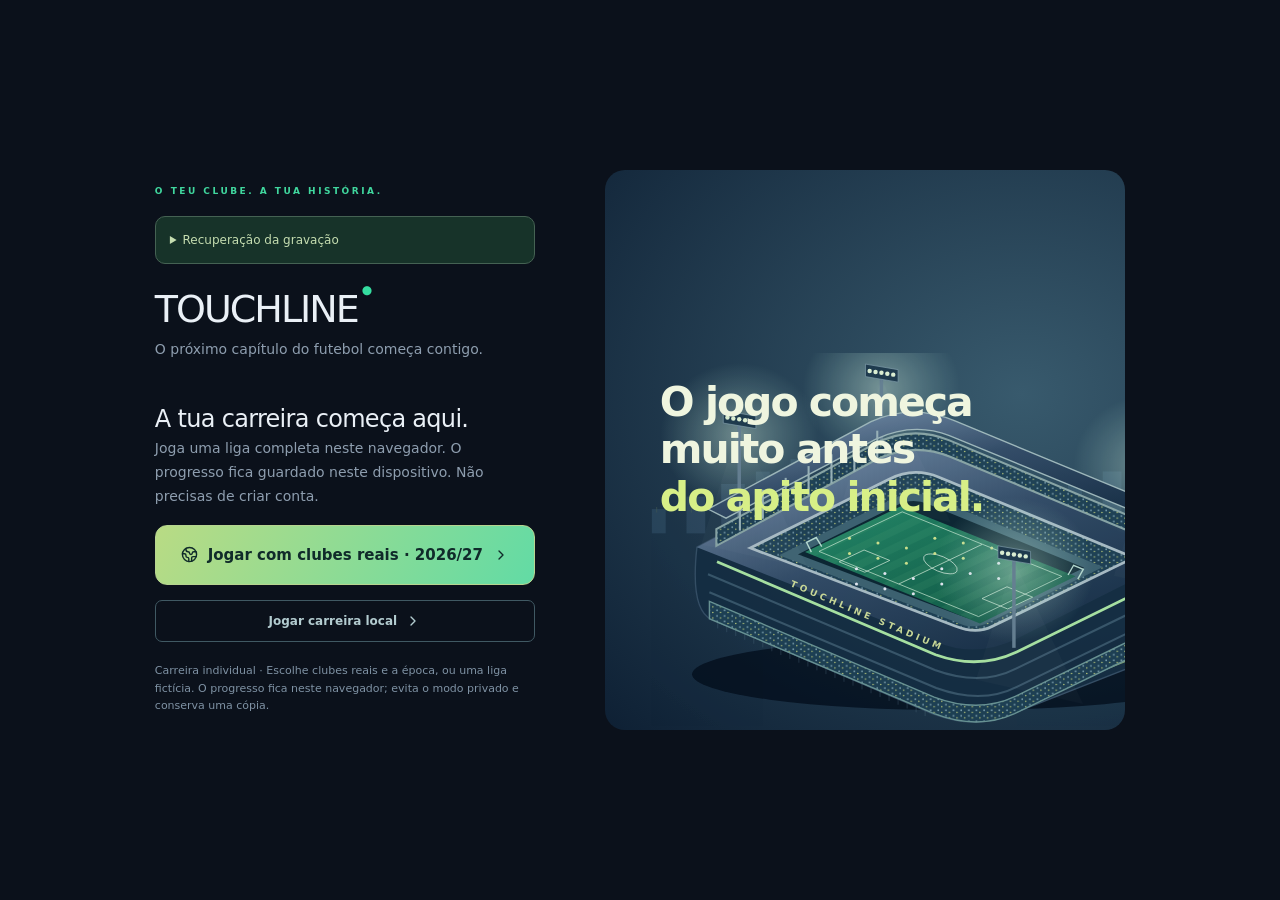
==== commit 7eca9c2b: "Publish local career from 7b039d81" ====
--- a/index.html
+++ b/index.html
@@ -15,8 +15,8 @@
     <meta property="og:title" content="Touchline · Football Manager" />
     <meta property="og:description" content="O teu clube. A tua história." />
     <meta property="og:type" content="website" />
-    <script type="module" crossorigin src="./assets/index-Cfukfg7u.js"></script>
-    <link rel="stylesheet" crossorigin href="./assets/index-BAfwuH2V.css">
+    <script type="module" crossorigin src="./assets/index-gnRhsAN-.js"></script>
+    <link rel="stylesheet" crossorigin href="./assets/index-DjKJgB1f.css">
   <link rel="manifest" href="./app.webmanifest"><link rel="apple-touch-icon" href="./touchline-icon-180.png"><meta name="apple-mobile-web-app-capable" content="yes"><meta name="apple-mobile-web-app-status-bar-style" content="black-translucent"><meta name="mobile-web-app-capable" content="yes"></head>
   <body>
     <div id="root"></div>
--- a/assets/index-DjKJgB1f.css
+++ b/assets/index-DjKJgB1f.css
@@ -0,0 +1 @@
+*,:before,:after{--tw-border-spacing-x: 0;--tw-border-spacing-y: 0;--tw-translate-x: 0;--tw-translate-y: 0;--tw-rotate: 0;--tw-skew-x: 0;--tw-skew-y: 0;--tw-scale-x: 1;--tw-scale-y: 1;--tw-pan-x: ;--tw-pan-y: ;--tw-pinch-zoom: ;--tw-scroll-snap-strictness: proximity;--tw-gradient-from-position: ;--tw-gradient-via-position: ;--tw-gradient-to-position: ;--tw-ordinal: ;--tw-slashed-zero: ;--tw-numeric-figure: ;--tw-numeric-spacing: ;--tw-numeric-fraction: ;--tw-ring-inset: ;--tw-ring-offset-width: 0px;--tw-ring-offset-color: #fff;--tw-ring-color: rgb(59 130 246 / .5);--tw-ring-offset-shadow: 0 0 #0000;--tw-ring-shadow: 0 0 #0000;--tw-shadow: 0 0 #0000;--tw-shadow-colored: 0 0 #0000;--tw-blur: ;--tw-brightness: ;--tw-contrast: ;--tw-grayscale: ;--tw-hue-rotate: ;--tw-invert: ;--tw-saturate: ;--tw-sepia: ;--tw-drop-shadow: ;--tw-backdrop-blur: ;--tw-backdrop-brightness: ;--tw-backdrop-contrast: ;--tw-backdrop-grayscale: ;--tw-backdrop-hue-rotate: ;--tw-backdrop-invert: ;--tw-backdrop-opacity: ;--tw-backdrop-saturate: ;--tw-backdrop-sepia: ;--tw-contain-size: ;--tw-contain-layout: ;--tw-contain-paint: ;--tw-contain-style: }::backdrop{--tw-border-spacing-x: 0;--tw-border-spacing-y: 0;--tw-translate-x: 0;--tw-translate-y: 0;--tw-rotate: 0;--tw-skew-x: 0;--tw-skew-y: 0;--tw-scale-x: 1;--tw-scale-y: 1;--tw-pan-x: ;--tw-pan-y: ;--tw-pinch-zoom: ;--tw-scroll-snap-strictness: proximity;--tw-gradient-from-position: ;--tw-gradient-via-position: ;--tw-gradient-to-position: ;--tw-ordinal: ;--tw-slashed-zero: ;--tw-numeric-figure: ;--tw-numeric-spacing: ;--tw-numeric-fraction: ;--tw-ring-inset: ;--tw-ring-offset-width: 0px;--tw-ring-offset-color: #fff;--tw-ring-color: rgb(59 130 246 / .5);--tw-ring-offset-shadow: 0 0 #0000;--tw-ring-shadow: 0 0 #0000;--tw-shadow: 0 0 #0000;--tw-shadow-colored: 0 0 #0000;--tw-blur: ;--tw-brightness: ;--tw-contrast: ;--tw-grayscale: ;--tw-hue-rotate: ;--tw-invert: ;--tw-saturate: ;--tw-sepia: ;--tw-drop-shadow: ;--tw-backdrop-blur: ;--tw-backdrop-brightness: ;--tw-backdrop-contrast: ;--tw-backdrop-grayscale: ;--tw-backdrop-hue-rotate: ;--tw-backdrop-invert: ;--tw-backdrop-opacity: ;--tw-backdrop-saturate: ;--tw-backdrop-sepia: ;--tw-contain-size: ;--tw-contain-layout: ;--tw-contain-paint: ;--tw-contain-style: }*,:before,:after{box-sizing:border-box;border-width:0;border-style:solid;border-color:#e5e7eb}:before,:after{--tw-content: ""}html,:host{line-height:1.5;-webkit-text-size-adjust:100%;-moz-tab-size:4;-o-tab-size:4;tab-size:4;font-family:ui-sans-serif,system-ui,sans-serif,"Apple Color Emoji","Segoe UI Emoji",Segoe UI Symbol,"Noto Color Emoji";font-feature-settings:normal;font-variation-settings:normal;-webkit-tap-highlight-color:transparent}body{margin:0;line-height:inherit}hr{height:0;color:inherit;border-top-width:1px}abbr:where([title]){-webkit-text-decoration:underline dotted;text-decoration:underline dotted}h1,h2,h3,h4,h5,h6{font-size:inherit;font-weight:inherit}a{color:inherit;text-decoration:inherit}b,strong{font-weight:bolder}code,kbd,samp,pre{font-family:ui-monospace,SFMono-Regular,Menlo,Monaco,Consolas,Liberation Mono,Courier New,monospace;font-feature-settings:normal;font-variation-settings:normal;font-size:1em}small{font-size:80%}sub,sup{font-size:75%;line-height:0;position:relative;vertical-align:baseline}sub{bottom:-.25em}sup{top:-.5em}table{text-indent:0;border-color:inherit;border-collapse:collapse}button,input,optgroup,select,textarea{font-family:inherit;font-feature-settings:inherit;font-variation-settings:inherit;font-size:100%;font-weight:inherit;line-height:inherit;letter-spacing:inherit;color:inherit;margin:0;padding:0}button,select{text-transform:none}button,input:where([type=button]),input:where([type=reset]),input:where([type=submit]){-webkit-appearance:button;background-color:transparent;background-image:none}:-moz-focusring{outline:auto}:-moz-ui-invalid{box-shadow:none}progress{vertical-align:baseline}::-webkit-inner-spin-button,::-webkit-outer-spin-button{height:auto}[type=search]{-webkit-appearance:textfield;outline-offset:-2px}::-webkit-search-decoration{-webkit-appearance:none}::-webkit-file-upload-button{-webkit-appearance:button;font:inherit}summary{display:list-item}blockquote,dl,dd,h1,h2,h3,h4,h5,h6,hr,figure,p,pre{margin:0}fieldset{margin:0;padding:0}legend{padding:0}ol,ul,menu{list-style:none;margin:0;padding:0}dialog{padding:0}textarea{resize:vertical}input::-moz-placeholder,textarea::-moz-placeholder{opacity:1;color:#9ca3af}input::placeholder,textarea::placeholder{opacity:1;color:#9ca3af}button,[role=button]{cursor:pointer}:disabled{cursor:default}img,svg,video,canvas,audio,iframe,embed,object{display:block;vertical-align:middle}img,video{max-width:100%;height:auto}[hidden]:where(:not([hidden=until-found])){display:none}:root{--background: 220 30% 8%;--foreground: 220 10% 98%;--card: 220 25% 12%;--card-foreground: 220 10% 98%;--popover: 220 25% 12%;--popover-foreground: 220 10% 98%;--primary: 45 100% 55%;--primary-foreground: 220 30% 8%;--secondary: 264 100% 65%;--secondary-foreground: 220 10% 98%;--muted: 220 20% 15%;--muted-foreground: 220 10% 65%;--accent: 195 100% 50%;--accent-foreground: 220 30% 8%;--destructive: 0 75% 55%;--destructive-foreground: 220 10% 98%;--border: 220 20% 20%;--input: 220 20% 20%;--ring: 45 100% 55%;--radius: .75rem;--health: 140 75% 50%;--energy: 260 100% 65%;--fire: 15 100% 55%;--water: 200 100% 55%;--grass: 120 75% 45%;--electric: 55 100% 55%;--gradient-game: linear-gradient(135deg, hsl(45 100% 55%), hsl(264 100% 65%));--gradient-battle: linear-gradient(45deg, hsl(0 75% 55%), hsl(15 100% 55%));--gradient-ui: linear-gradient(180deg, hsl(220 25% 12%), hsl(220 20% 15%));--glow-primary: 0 0 30px hsl(45 100% 55% / .5);--glow-secondary: 0 0 20px hsl(264 100% 65% / .4);--transition-game: all .3s cubic-bezier(.4, 0, .2, 1);--sidebar-background: 0 0% 98%;--sidebar-foreground: 240 5.3% 26.1%;--sidebar-primary: 240 5.9% 10%;--sidebar-primary-foreground: 0 0% 98%;--sidebar-accent: 240 4.8% 95.9%;--sidebar-accent-foreground: 240 5.9% 10%;--sidebar-border: 220 13% 91%;--sidebar-ring: 217.2 91.2% 59.8%}.dark{--background: 220 30% 8%;--foreground: 220 10% 98%;--card: 220 25% 12%;--card-foreground: 220 10% 98%;--popover: 220 25% 12%;--popover-foreground: 220 10% 98%;--primary: 45 100% 55%;--primary-foreground: 220 30% 8%;--secondary: 264 100% 65%;--secondary-foreground: 220 10% 98%;--muted: 220 20% 15%;--muted-foreground: 220 10% 65%;--accent: 195 100% 50%;--accent-foreground: 220 30% 8%;--destructive: 0 75% 55%;--destructive-foreground: 220 10% 98%;--border: 220 20% 20%;--input: 220 20% 20%;--ring: 45 100% 55%;--sidebar-background: 240 5.9% 10%;--sidebar-foreground: 240 4.8% 95.9%;--sidebar-primary: 224.3 76.3% 48%;--sidebar-primary-foreground: 0 0% 100%;--sidebar-accent: 240 3.7% 15.9%;--sidebar-accent-foreground: 240 4.8% 95.9%;--sidebar-border: 240 3.7% 15.9%;--sidebar-ring: 217.2 91.2% 59.8%}*{border-color:hsl(var(--border))}body{overflow:hidden;background-color:hsl(var(--background));color:hsl(var(--foreground));margin:0;padding:0;font-family:Inter,system-ui,sans-serif}canvas{display:block;outline:none}.sr-only{position:absolute;width:1px;height:1px;padding:0;margin:-1px;overflow:hidden;clip:rect(0,0,0,0);white-space:nowrap;border-width:0}.pointer-events-none{pointer-events:none}.pointer-events-auto{pointer-events:auto}.visible{visibility:visible}.invisible{visibility:hidden}.static{position:static}.fixed{position:fixed}.absolute{position:absolute}.relative{position:relative}.inset-0{inset:0}.inset-x-0{left:0;right:0}.inset-y-0{top:0;bottom:0}.-bottom-12{bottom:-3rem}.-left-12{left:-3rem}.-right-12{right:-3rem}.-top-12{top:-3rem}.bottom-0{bottom:0}.bottom-4{bottom:1rem}.left-0{left:0}.left-1{left:.25rem}.left-1\/2{left:50%}.left-2{left:.5rem}.left-4{left:1rem}.left-\[50\%\]{left:50%}.right-0{right:0}.right-1{right:.25rem}.right-2{right:.5rem}.right-3{right:.75rem}.right-4{right:1rem}.top-0{top:0}.top-1\.5{top:.375rem}.top-1\/2{top:50%}.top-2{top:.5rem}.top-3\.5{top:.875rem}.top-4{top:1rem}.top-\[1px\]{top:1px}.top-\[50\%\]{top:50%}.top-\[60\%\]{top:60%}.top-full{top:100%}.z-10{z-index:10}.z-20{z-index:20}.z-50{z-index:50}.z-\[100\]{z-index:100}.z-\[1\]{z-index:1}.-mx-1{margin-left:-.25rem;margin-right:-.25rem}.mx-2{margin-left:.5rem;margin-right:.5rem}.mx-3\.5{margin-left:.875rem;margin-right:.875rem}.mx-auto{margin-left:auto;margin-right:auto}.my-0\.5{margin-top:.125rem;margin-bottom:.125rem}.my-1{margin-top:.25rem;margin-bottom:.25rem}.-ml-4{margin-left:-1rem}.-mt-4{margin-top:-1rem}.mb-1{margin-bottom:.25rem}.mb-2{margin-bottom:.5rem}.mb-4{margin-bottom:1rem}.mb-6{margin-bottom:1.5rem}.ml-1{margin-left:.25rem}.ml-auto{margin-left:auto}.mr-2{margin-right:.5rem}.mt-1\.5{margin-top:.375rem}.mt-2{margin-top:.5rem}.mt-24{margin-top:6rem}.mt-3{margin-top:.75rem}.mt-4{margin-top:1rem}.mt-auto{margin-top:auto}.block{display:block}.flex{display:flex}.inline-flex{display:inline-flex}.table{display:table}.grid{display:grid}.hidden{display:none}.aspect-square{aspect-ratio:1 / 1}.aspect-video{aspect-ratio:16 / 9}.size-4{width:1rem;height:1rem}.h-1\.5{height:.375rem}.h-10{height:2.5rem}.h-11{height:2.75rem}.h-12{height:3rem}.h-2{height:.5rem}.h-2\.5{height:.625rem}.h-20{height:5rem}.h-24{height:6rem}.h-3{height:.75rem}.h-3\.5{height:.875rem}.h-32{height:8rem}.h-4{height:1rem}.h-40{height:10rem}.h-5{height:1.25rem}.h-6{height:1.5rem}.h-7{height:1.75rem}.h-8{height:2rem}.h-9{height:2.25rem}.h-\[1px\]{height:1px}.h-\[var\(--radix-navigation-menu-viewport-height\)\]{height:var(--radix-navigation-menu-viewport-height)}.h-\[var\(--radix-select-trigger-height\)\]{height:var(--radix-select-trigger-height)}.h-auto{height:auto}.h-full{height:100%}.h-px{height:1px}.h-screen{height:100vh}.h-svh{height:100svh}.max-h-96{max-height:24rem}.max-h-\[300px\]{max-height:300px}.max-h-screen{max-height:100vh}.min-h-0{min-height:0px}.min-h-\[80px\]{min-height:80px}.min-h-screen{min-height:100vh}.min-h-svh{min-height:100svh}.w-0{width:0px}.w-1{width:.25rem}.w-10{width:2.5rem}.w-11{width:2.75rem}.w-12{width:3rem}.w-2{width:.5rem}.w-2\.5{width:.625rem}.w-20{width:5rem}.w-24{width:6rem}.w-3{width:.75rem}.w-3\.5{width:.875rem}.w-3\/4{width:75%}.w-32{width:8rem}.w-4{width:1rem}.w-5{width:1.25rem}.w-64{width:16rem}.w-7{width:1.75rem}.w-72{width:18rem}.w-8{width:2rem}.w-9{width:2.25rem}.w-96{width:24rem}.w-\[--sidebar-width\]{width:var(--sidebar-width)}.w-\[100px\]{width:100px}.w-\[1px\]{width:1px}.w-auto{width:auto}.w-full{width:100%}.w-max{width:-moz-max-content;width:max-content}.w-px{width:1px}.min-w-0{min-width:0px}.min-w-5{min-width:1.25rem}.min-w-\[12rem\]{min-width:12rem}.min-w-\[8rem\]{min-width:8rem}.min-w-\[var\(--radix-select-trigger-width\)\]{min-width:var(--radix-select-trigger-width)}.max-w-4xl{max-width:56rem}.max-w-\[--skeleton-width\]{max-width:var(--skeleton-width)}.max-w-lg{max-width:32rem}.max-w-max{max-width:-moz-max-content;max-width:max-content}.flex-1{flex:1 1 0%}.shrink-0{flex-shrink:0}.grow{flex-grow:1}.grow-0{flex-grow:0}.basis-full{flex-basis:100%}.caption-bottom{caption-side:bottom}.border-collapse{border-collapse:collapse}.-translate-x-1{--tw-translate-x: -.25rem;transform:translate(var(--tw-translate-x),var(--tw-translate-y)) rotate(var(--tw-rotate)) skew(var(--tw-skew-x)) skewY(var(--tw-skew-y)) scaleX(var(--tw-scale-x)) scaleY(var(--tw-scale-y))}.-translate-x-1\.5{--tw-translate-x: -.375rem;transform:translate(var(--tw-translate-x),var(--tw-translate-y)) rotate(var(--tw-rotate)) skew(var(--tw-skew-x)) skewY(var(--tw-skew-y)) scaleX(var(--tw-scale-x)) scaleY(var(--tw-scale-y))}.-translate-x-1\/2{--tw-translate-x: -50%;transform:translate(var(--tw-translate-x),var(--tw-translate-y)) rotate(var(--tw-rotate)) skew(var(--tw-skew-x)) skewY(var(--tw-skew-y)) scaleX(var(--tw-scale-x)) scaleY(var(--tw-scale-y))}.-translate-x-px{--tw-translate-x: -1px;transform:translate(var(--tw-translate-x),var(--tw-translate-y)) rotate(var(--tw-rotate)) skew(var(--tw-skew-x)) skewY(var(--tw-skew-y)) scaleX(var(--tw-scale-x)) scaleY(var(--tw-scale-y))}.-translate-y-1{--tw-translate-y: -.25rem;transform:translate(var(--tw-translate-x),var(--tw-translate-y)) rotate(var(--tw-rotate)) skew(var(--tw-skew-x)) skewY(var(--tw-skew-y)) scaleX(var(--tw-scale-x)) scaleY(var(--tw-scale-y))}.-translate-y-1\.5{--tw-translate-y: -.375rem;transform:translate(var(--tw-translate-x),var(--tw-translate-y)) rotate(var(--tw-rotate)) skew(var(--tw-skew-x)) skewY(var(--tw-skew-y)) scaleX(var(--tw-scale-x)) scaleY(var(--tw-scale-y))}.-translate-y-1\/2{--tw-translate-y: -50%;transform:translate(var(--tw-translate-x),var(--tw-translate-y)) rotate(var(--tw-rotate)) skew(var(--tw-skew-x)) skewY(var(--tw-skew-y)) scaleX(var(--tw-scale-x)) scaleY(var(--tw-scale-y))}.translate-x-\[-50\%\]{--tw-translate-x: -50%;transform:translate(var(--tw-translate-x),var(--tw-translate-y)) rotate(var(--tw-rotate)) skew(var(--tw-skew-x)) skewY(var(--tw-skew-y)) scaleX(var(--tw-scale-x)) scaleY(var(--tw-scale-y))}.translate-x-px{--tw-translate-x: 1px;transform:translate(var(--tw-translate-x),var(--tw-translate-y)) rotate(var(--tw-rotate)) skew(var(--tw-skew-x)) skewY(var(--tw-skew-y)) scaleX(var(--tw-scale-x)) scaleY(var(--tw-scale-y))}.translate-y-\[-50\%\]{--tw-translate-y: -50%;transform:translate(var(--tw-translate-x),var(--tw-translate-y)) rotate(var(--tw-rotate)) skew(var(--tw-skew-x)) skewY(var(--tw-skew-y)) scaleX(var(--tw-scale-x)) scaleY(var(--tw-scale-y))}.rotate-45{--tw-rotate: 45deg;transform:translate(var(--tw-translate-x),var(--tw-translate-y)) rotate(var(--tw-rotate)) skew(var(--tw-skew-x)) skewY(var(--tw-skew-y)) scaleX(var(--tw-scale-x)) scaleY(var(--tw-scale-y))}.rotate-90{--tw-rotate: 90deg;transform:translate(var(--tw-translate-x),var(--tw-translate-y)) rotate(var(--tw-rotate)) skew(var(--tw-skew-x)) skewY(var(--tw-skew-y)) scaleX(var(--tw-scale-x)) scaleY(var(--tw-scale-y))}.transform{transform:translate(var(--tw-translate-x),var(--tw-translate-y)) rotate(var(--tw-rotate)) skew(var(--tw-skew-x)) skewY(var(--tw-skew-y)) scaleX(var(--tw-scale-x)) scaleY(var(--tw-scale-y))}@keyframes pulse{50%{opacity:.5}}.animate-pulse{animation:pulse 2s cubic-bezier(.4,0,.6,1) infinite}.cursor-default{cursor:default}.cursor-pointer{cursor:pointer}.touch-none{touch-action:none}.select-none{-webkit-user-select:none;-moz-user-select:none;user-select:none}.list-none{list-style-type:none}.grid-cols-2{grid-template-columns:repeat(2,minmax(0,1fr))}.flex-row{flex-direction:row}.flex-col{flex-direction:column}.flex-col-reverse{flex-direction:column-reverse}.flex-wrap{flex-wrap:wrap}.items-start{align-items:flex-start}.items-end{align-items:flex-end}.items-center{align-items:center}.items-stretch{align-items:stretch}.justify-center{justify-content:center}.justify-between{justify-content:space-between}.gap-1{gap:.25rem}.gap-1\.5{gap:.375rem}.gap-2{gap:.5rem}.gap-3{gap:.75rem}.gap-4{gap:1rem}.gap-6{gap:1.5rem}.space-x-1>:not([hidden])~:not([hidden]){--tw-space-x-reverse: 0;margin-right:calc(.25rem * var(--tw-space-x-reverse));margin-left:calc(.25rem * calc(1 - var(--tw-space-x-reverse)))}.space-x-4>:not([hidden])~:not([hidden]){--tw-space-x-reverse: 0;margin-right:calc(1rem * var(--tw-space-x-reverse));margin-left:calc(1rem * calc(1 - var(--tw-space-x-reverse)))}.space-y-1>:not([hidden])~:not([hidden]){--tw-space-y-reverse: 0;margin-top:calc(.25rem * calc(1 - var(--tw-space-y-reverse)));margin-bottom:calc(.25rem * var(--tw-space-y-reverse))}.space-y-1\.5>:not([hidden])~:not([hidden]){--tw-space-y-reverse: 0;margin-top:calc(.375rem * calc(1 - var(--tw-space-y-reverse)));margin-bottom:calc(.375rem * var(--tw-space-y-reverse))}.space-y-2>:not([hidden])~:not([hidden]){--tw-space-y-reverse: 0;margin-top:calc(.5rem * calc(1 - var(--tw-space-y-reverse)));margin-bottom:calc(.5rem * var(--tw-space-y-reverse))}.space-y-3>:not([hidden])~:not([hidden]){--tw-space-y-reverse: 0;margin-top:calc(.75rem * calc(1 - var(--tw-space-y-reverse)));margin-bottom:calc(.75rem * var(--tw-space-y-reverse))}.space-y-4>:not([hidden])~:not([hidden]){--tw-space-y-reverse: 0;margin-top:calc(1rem * calc(1 - var(--tw-space-y-reverse)));margin-bottom:calc(1rem * var(--tw-space-y-reverse))}.overflow-auto{overflow:auto}.overflow-hidden{overflow:hidden}.overflow-y-auto{overflow-y:auto}.overflow-x-hidden{overflow-x:hidden}.whitespace-nowrap{white-space:nowrap}.break-words{overflow-wrap:break-word}.rounded{border-radius:.25rem}.rounded-\[2px\]{border-radius:2px}.rounded-\[inherit\]{border-radius:inherit}.rounded-full{border-radius:9999px}.rounded-lg{border-radius:var(--radius)}.rounded-md{border-radius:calc(var(--radius) - 2px)}.rounded-sm{border-radius:calc(var(--radius) - 4px)}.rounded-t-\[10px\]{border-top-left-radius:10px;border-top-right-radius:10px}.rounded-tl-sm{border-top-left-radius:calc(var(--radius) - 4px)}.border{border-width:1px}.border-0{border-width:0px}.border-2{border-width:2px}.border-\[1\.5px\]{border-width:1.5px}.border-y{border-top-width:1px;border-bottom-width:1px}.border-b{border-bottom-width:1px}.border-l{border-left-width:1px}.border-r{border-right-width:1px}.border-t{border-top-width:1px}.border-dashed{border-style:dashed}.border-\[--color-border\]{border-color:var(--color-border)}.border-accent\/50{border-color:hsl(var(--accent) / .5)}.border-border{border-color:hsl(var(--border))}.border-border\/50{border-color:hsl(var(--border) / .5)}.border-destructive{border-color:hsl(var(--destructive))}.border-destructive\/50{border-color:hsl(var(--destructive) / .5)}.border-green-500\/50{border-color:#22c55e80}.border-input{border-color:hsl(var(--input))}.border-primary{border-color:hsl(var(--primary))}.border-primary\/50{border-color:hsl(var(--primary) / .5)}.border-sidebar-border{border-color:hsl(var(--sidebar-border))}.border-transparent{border-color:transparent}.border-l-transparent{border-left-color:transparent}.border-t-transparent{border-top-color:transparent}.bg-\[--color-bg\]{background-color:var(--color-bg)}.bg-accent{background-color:hsl(var(--accent))}.bg-background{background-color:hsl(var(--background))}.bg-background\/80{background-color:hsl(var(--background) / .8)}.bg-background\/95{background-color:hsl(var(--background) / .95)}.bg-black\/80{background-color:#000c}.bg-border{background-color:hsl(var(--border))}.bg-card{background-color:hsl(var(--card))}.bg-card\/50{background-color:hsl(var(--card) / .5)}.bg-card\/90{background-color:hsl(var(--card) / .9)}.bg-destructive{background-color:hsl(var(--destructive))}.bg-electric{background-color:hsl(var(--electric))}.bg-fire{background-color:hsl(var(--fire))}.bg-foreground{background-color:hsl(var(--foreground))}.bg-grass{background-color:hsl(var(--grass))}.bg-gray-100{--tw-bg-opacity: 1;background-color:rgb(243 244 246 / var(--tw-bg-opacity, 1))}.bg-muted{background-color:hsl(var(--muted))}.bg-muted\/50{background-color:hsl(var(--muted) / .5)}.bg-popover{background-color:hsl(var(--popover))}.bg-primary{background-color:hsl(var(--primary))}.bg-secondary{background-color:hsl(var(--secondary))}.bg-sidebar{background-color:hsl(var(--sidebar-background))}.bg-sidebar-border{background-color:hsl(var(--sidebar-border))}.bg-transparent{background-color:transparent}.bg-water{background-color:hsl(var(--water))}.bg-gradient-to-br{background-image:linear-gradient(to bottom right,var(--tw-gradient-stops))}.bg-gradient-to-r{background-image:linear-gradient(to right,var(--tw-gradient-stops))}.from-accent{--tw-gradient-from: hsl(var(--accent)) var(--tw-gradient-from-position);--tw-gradient-to: hsl(var(--accent) / 0) var(--tw-gradient-to-position);--tw-gradient-stops: var(--tw-gradient-from), var(--tw-gradient-to)}.from-destructive{--tw-gradient-from: hsl(var(--destructive)) var(--tw-gradient-from-position);--tw-gradient-to: hsl(var(--destructive) / 0) var(--tw-gradient-to-position);--tw-gradient-stops: var(--tw-gradient-from), var(--tw-gradient-to)}.from-electric{--tw-gradient-from: hsl(var(--electric)) var(--tw-gradient-from-position);--tw-gradient-to: hsl(var(--electric) / 0) var(--tw-gradient-to-position);--tw-gradient-stops: var(--tw-gradient-from), var(--tw-gradient-to)}.from-green-500{--tw-gradient-from: #22c55e var(--tw-gradient-from-position);--tw-gradient-to: rgb(34 197 94 / 0) var(--tw-gradient-to-position);--tw-gradient-stops: var(--tw-gradient-from), var(--tw-gradient-to)}.from-muted{--tw-gradient-from: hsl(var(--muted)) var(--tw-gradient-from-position);--tw-gradient-to: hsl(var(--muted) / 0) var(--tw-gradient-to-position);--tw-gradient-stops: var(--tw-gradient-from), var(--tw-gradient-to)}.from-primary{--tw-gradient-from: hsl(var(--primary)) var(--tw-gradient-from-position);--tw-gradient-to: hsl(var(--primary) / 0) var(--tw-gradient-to-position);--tw-gradient-stops: var(--tw-gradient-from), var(--tw-gradient-to)}.from-primary\/10{--tw-gradient-from: hsl(var(--primary) / .1) var(--tw-gradient-from-position);--tw-gradient-to: hsl(var(--primary) / 0) var(--tw-gradient-to-position);--tw-gradient-stops: var(--tw-gradient-from), var(--tw-gradient-to)}.from-secondary{--tw-gradient-from: hsl(var(--secondary)) var(--tw-gradient-from-position);--tw-gradient-to: hsl(var(--secondary) / 0) var(--tw-gradient-to-position);--tw-gradient-stops: var(--tw-gradient-from), var(--tw-gradient-to)}.from-slate-900{--tw-gradient-from: #0f172a var(--tw-gradient-from-position);--tw-gradient-to: rgb(15 23 42 / 0) var(--tw-gradient-to-position);--tw-gradient-stops: var(--tw-gradient-from), var(--tw-gradient-to)}.via-purple-900{--tw-gradient-to: rgb(88 28 135 / 0) var(--tw-gradient-to-position);--tw-gradient-stops: var(--tw-gradient-from), #581c87 var(--tw-gradient-via-position), var(--tw-gradient-to)}.to-accent{--tw-gradient-to: hsl(var(--accent)) var(--tw-gradient-to-position)}.to-destructive\/70{--tw-gradient-to: hsl(var(--destructive) / .7) var(--tw-gradient-to-position)}.to-green-600{--tw-gradient-to: #16a34a var(--tw-gradient-to-position)}.to-muted\/70{--tw-gradient-to: hsl(var(--muted) / .7) var(--tw-gradient-to-position)}.to-orange-500{--tw-gradient-to: #f97316 var(--tw-gradient-to-position)}.to-primary{--tw-gradient-to: hsl(var(--primary)) var(--tw-gradient-to-position)}.to-secondary{--tw-gradient-to: hsl(var(--secondary)) var(--tw-gradient-to-position)}.to-secondary\/10{--tw-gradient-to: hsl(var(--secondary) / .1) var(--tw-gradient-to-position)}.to-slate-900{--tw-gradient-to: #0f172a var(--tw-gradient-to-position)}.bg-clip-text{-webkit-background-clip:text;background-clip:text}.fill-current{fill:currentColor}.p-0{padding:0}.p-1{padding:.25rem}.p-2{padding:.5rem}.p-3{padding:.75rem}.p-4{padding:1rem}.p-6{padding:1.5rem}.p-\[1px\]{padding:1px}.px-1{padding-left:.25rem;padding-right:.25rem}.px-2{padding-left:.5rem;padding-right:.5rem}.px-2\.5{padding-left:.625rem;padding-right:.625rem}.px-3{padding-left:.75rem;padding-right:.75rem}.px-4{padding-left:1rem;padding-right:1rem}.px-5{padding-left:1.25rem;padding-right:1.25rem}.px-8{padding-left:2rem;padding-right:2rem}.py-0\.5{padding-top:.125rem;padding-bottom:.125rem}.py-1{padding-top:.25rem;padding-bottom:.25rem}.py-1\.5{padding-top:.375rem;padding-bottom:.375rem}.py-2{padding-top:.5rem;padding-bottom:.5rem}.py-3{padding-top:.75rem;padding-bottom:.75rem}.py-4{padding-top:1rem;padding-bottom:1rem}.py-6{padding-top:1.5rem;padding-bottom:1.5rem}.pb-3{padding-bottom:.75rem}.pb-4{padding-bottom:1rem}.pl-2\.5{padding-left:.625rem}.pl-4{padding-left:1rem}.pl-8{padding-left:2rem}.pr-2{padding-right:.5rem}.pr-2\.5{padding-right:.625rem}.pr-8{padding-right:2rem}.pt-0{padding-top:0}.pt-1{padding-top:.25rem}.pt-3{padding-top:.75rem}.pt-4{padding-top:1rem}.text-left{text-align:left}.text-center{text-align:center}.align-middle{vertical-align:middle}.font-mono{font-family:ui-monospace,SFMono-Regular,Menlo,Monaco,Consolas,Liberation Mono,Courier New,monospace}.text-2xl{font-size:1.5rem;line-height:2rem}.text-3xl{font-size:1.875rem;line-height:2.25rem}.text-4xl{font-size:2.25rem;line-height:2.5rem}.text-\[0\.8rem\]{font-size:.8rem}.text-base{font-size:1rem;line-height:1.5rem}.text-lg{font-size:1.125rem;line-height:1.75rem}.text-sm{font-size:.875rem;line-height:1.25rem}.text-xl{font-size:1.25rem;line-height:1.75rem}.text-xs{font-size:.75rem;line-height:1rem}.font-bold{font-weight:700}.font-medium{font-weight:500}.font-normal{font-weight:400}.font-semibold{font-weight:600}.capitalize{text-transform:capitalize}.tabular-nums{--tw-numeric-spacing: tabular-nums;font-variant-numeric:var(--tw-ordinal) var(--tw-slashed-zero) var(--tw-numeric-figure) var(--tw-numeric-spacing) var(--tw-numeric-fraction)}.leading-none{line-height:1}.tracking-tight{letter-spacing:-.025em}.tracking-widest{letter-spacing:.1em}.text-accent-foreground{color:hsl(var(--accent-foreground))}.text-blue-500{--tw-text-opacity: 1;color:rgb(59 130 246 / var(--tw-text-opacity, 1))}.text-card-foreground{color:hsl(var(--card-foreground))}.text-current{color:currentColor}.text-destructive{color:hsl(var(--destructive))}.text-destructive-foreground{color:hsl(var(--destructive-foreground))}.text-foreground{color:hsl(var(--foreground))}.text-foreground\/50{color:hsl(var(--foreground) / .5)}.text-gray-600{--tw-text-opacity: 1;color:rgb(75 85 99 / var(--tw-text-opacity, 1))}.text-green-400{--tw-text-opacity: 1;color:rgb(74 222 128 / var(--tw-text-opacity, 1))}.text-muted-foreground{color:hsl(var(--muted-foreground))}.text-popover-foreground{color:hsl(var(--popover-foreground))}.text-primary{color:hsl(var(--primary))}.text-primary-foreground{color:hsl(var(--primary-foreground))}.text-secondary-foreground{color:hsl(var(--secondary-foreground))}.text-sidebar-foreground{color:hsl(var(--sidebar-foreground))}.text-sidebar-foreground\/70{color:hsl(var(--sidebar-foreground) / .7)}.text-transparent{color:transparent}.text-white{--tw-text-opacity: 1;color:rgb(255 255 255 / var(--tw-text-opacity, 1))}.underline{text-decoration-line:underline}.underline-offset-4{text-underline-offset:4px}.opacity-0{opacity:0}.opacity-20{opacity:.2}.opacity-50{opacity:.5}.opacity-60{opacity:.6}.opacity-70{opacity:.7}.opacity-90{opacity:.9}.shadow{--tw-shadow: 0 1px 3px 0 rgb(0 0 0 / .1), 0 1px 2px -1px rgb(0 0 0 / .1);--tw-shadow-colored: 0 1px 3px 0 var(--tw-shadow-color), 0 1px 2px -1px var(--tw-shadow-color);box-shadow:var(--tw-ring-offset-shadow, 0 0 #0000),var(--tw-ring-shadow, 0 0 #0000),var(--tw-shadow)}.shadow-2xl{--tw-shadow: 0 25px 50px -12px rgb(0 0 0 / .25);--tw-shadow-colored: 0 25px 50px -12px var(--tw-shadow-color);box-shadow:var(--tw-ring-offset-shadow, 0 0 #0000),var(--tw-ring-shadow, 0 0 #0000),var(--tw-shadow)}.shadow-\[0_0_0_1px_hsl\(var\(--sidebar-border\)\)\]{--tw-shadow: 0 0 0 1px hsl(var(--sidebar-border));--tw-shadow-colored: 0 0 0 1px var(--tw-shadow-color);box-shadow:var(--tw-ring-offset-shadow, 0 0 #0000),var(--tw-ring-shadow, 0 0 #0000),var(--tw-shadow)}.shadow-inner{--tw-shadow: inset 0 2px 4px 0 rgb(0 0 0 / .05);--tw-shadow-colored: inset 0 2px 4px 0 var(--tw-shadow-color);box-shadow:var(--tw-ring-offset-shadow, 0 0 #0000),var(--tw-ring-shadow, 0 0 #0000),var(--tw-shadow)}.shadow-lg{--tw-shadow: 0 10px 15px -3px rgb(0 0 0 / .1), 0 4px 6px -4px rgb(0 0 0 / .1);--tw-shadow-colored: 0 10px 15px -3px var(--tw-shadow-color), 0 4px 6px -4px var(--tw-shadow-color);box-shadow:var(--tw-ring-offset-shadow, 0 0 #0000),var(--tw-ring-shadow, 0 0 #0000),var(--tw-shadow)}.shadow-md{--tw-shadow: 0 4px 6px -1px rgb(0 0 0 / .1), 0 2px 4px -2px rgb(0 0 0 / .1);--tw-shadow-colored: 0 4px 6px -1px var(--tw-shadow-color), 0 2px 4px -2px var(--tw-shadow-color);box-shadow:var(--tw-ring-offset-shadow, 0 0 #0000),var(--tw-ring-shadow, 0 0 #0000),var(--tw-shadow)}.shadow-none{--tw-shadow: 0 0 #0000;--tw-shadow-colored: 0 0 #0000;box-shadow:var(--tw-ring-offset-shadow, 0 0 #0000),var(--tw-ring-shadow, 0 0 #0000),var(--tw-shadow)}.shadow-sm{--tw-shadow: 0 1px 2px 0 rgb(0 0 0 / .05);--tw-shadow-colored: 0 1px 2px 0 var(--tw-shadow-color);box-shadow:var(--tw-ring-offset-shadow, 0 0 #0000),var(--tw-ring-shadow, 0 0 #0000),var(--tw-shadow)}.shadow-xl{--tw-shadow: 0 20px 25px -5px rgb(0 0 0 / .1), 0 8px 10px -6px rgb(0 0 0 / .1);--tw-shadow-colored: 0 20px 25px -5px var(--tw-shadow-color), 0 8px 10px -6px var(--tw-shadow-color);box-shadow:var(--tw-ring-offset-shadow, 0 0 #0000),var(--tw-ring-shadow, 0 0 #0000),var(--tw-shadow)}.outline-none{outline:2px solid transparent;outline-offset:2px}.outline{outline-style:solid}.ring{--tw-ring-offset-shadow: var(--tw-ring-inset) 0 0 0 var(--tw-ring-offset-width) var(--tw-ring-offset-color);--tw-ring-shadow: var(--tw-ring-inset) 0 0 0 calc(3px + var(--tw-ring-offset-width)) var(--tw-ring-color);box-shadow:var(--tw-ring-offset-shadow),var(--tw-ring-shadow),var(--tw-shadow, 0 0 #0000)}.ring-0{--tw-ring-offset-shadow: var(--tw-ring-inset) 0 0 0 var(--tw-ring-offset-width) var(--tw-ring-offset-color);--tw-ring-shadow: var(--tw-ring-inset) 0 0 0 calc(0px + var(--tw-ring-offset-width)) var(--tw-ring-color);box-shadow:var(--tw-ring-offset-shadow),var(--tw-ring-shadow),var(--tw-shadow, 0 0 #0000)}.ring-2{--tw-ring-offset-shadow: var(--tw-ring-inset) 0 0 0 var(--tw-ring-offset-width) var(--tw-ring-offset-color);--tw-ring-shadow: var(--tw-ring-inset) 0 0 0 calc(2px + var(--tw-ring-offset-width)) var(--tw-ring-color);box-shadow:var(--tw-ring-offset-shadow),var(--tw-ring-shadow),var(--tw-shadow, 0 0 #0000)}.ring-ring{--tw-ring-color: hsl(var(--ring))}.ring-sidebar-ring{--tw-ring-color: hsl(var(--sidebar-ring))}.ring-offset-background{--tw-ring-offset-color: hsl(var(--background))}.blur{--tw-blur: blur(8px);filter:var(--tw-blur) var(--tw-brightness) var(--tw-contrast) var(--tw-grayscale) var(--tw-hue-rotate) var(--tw-invert) var(--tw-saturate) var(--tw-sepia) var(--tw-drop-shadow)}.filter{filter:var(--tw-blur) var(--tw-brightness) var(--tw-contrast) var(--tw-grayscale) var(--tw-hue-rotate) var(--tw-invert) var(--tw-saturate) var(--tw-sepia) var(--tw-drop-shadow)}.backdrop-blur-sm{--tw-backdrop-blur: blur(4px);-webkit-backdrop-filter:var(--tw-backdrop-blur) var(--tw-backdrop-brightness) var(--tw-backdrop-contrast) var(--tw-backdrop-grayscale) var(--tw-backdrop-hue-rotate) var(--tw-backdrop-invert) var(--tw-backdrop-opacity) var(--tw-backdrop-saturate) var(--tw-backdrop-sepia);backdrop-filter:var(--tw-backdrop-blur) var(--tw-backdrop-brightness) var(--tw-backdrop-contrast) var(--tw-backdrop-grayscale) var(--tw-backdrop-hue-rotate) var(--tw-backdrop-invert) var(--tw-backdrop-opacity) var(--tw-backdrop-saturate) var(--tw-backdrop-sepia)}.transition{transition-property:color,background-color,border-color,text-decoration-color,fill,stroke,opacity,box-shadow,transform,filter,backdrop-filter;transition-timing-function:cubic-bezier(.4,0,.2,1);transition-duration:.15s}.transition-\[left\,right\,width\]{transition-property:left,right,width;transition-timing-function:cubic-bezier(.4,0,.2,1);transition-duration:.15s}.transition-\[margin\,opa\]{transition-property:margin,opa;transition-timing-function:cubic-bezier(.4,0,.2,1);transition-duration:.15s}.transition-\[width\,height\,padding\]{transition-property:width,height,padding;transition-timing-function:cubic-bezier(.4,0,.2,1);transition-duration:.15s}.transition-\[width\]{transition-property:width;transition-timing-function:cubic-bezier(.4,0,.2,1);transition-duration:.15s}.transition-all{transition-property:all;transition-timing-function:cubic-bezier(.4,0,.2,1);transition-duration:.15s}.transition-colors{transition-property:color,background-color,border-color,text-decoration-color,fill,stroke;transition-timing-function:cubic-bezier(.4,0,.2,1);transition-duration:.15s}.transition-opacity{transition-property:opacity;transition-timing-function:cubic-bezier(.4,0,.2,1);transition-duration:.15s}.transition-transform{transition-property:transform;transition-timing-function:cubic-bezier(.4,0,.2,1);transition-duration:.15s}.duration-1000{transition-duration:1s}.duration-200{transition-duration:.2s}.ease-in-out{transition-timing-function:cubic-bezier(.4,0,.2,1)}.ease-linear{transition-timing-function:linear}@keyframes enter{0%{opacity:var(--tw-enter-opacity, 1);transform:translate3d(var(--tw-enter-translate-x, 0),var(--tw-enter-translate-y, 0),0) scale3d(var(--tw-enter-scale, 1),var(--tw-enter-scale, 1),var(--tw-enter-scale, 1)) rotate(var(--tw-enter-rotate, 0))}}@keyframes exit{to{opacity:var(--tw-exit-opacity, 1);transform:translate3d(var(--tw-exit-translate-x, 0),var(--tw-exit-translate-y, 0),0) scale3d(var(--tw-exit-scale, 1),var(--tw-exit-scale, 1),var(--tw-exit-scale, 1)) rotate(var(--tw-exit-rotate, 0))}}.animate-in{animation-name:enter;animation-duration:.15s;--tw-enter-opacity: initial;--tw-enter-scale: initial;--tw-enter-rotate: initial;--tw-enter-translate-x: initial;--tw-enter-translate-y: initial}.fade-in-0{--tw-enter-opacity: 0}.fade-in-80{--tw-enter-opacity: .8}.zoom-in-95{--tw-enter-scale: .95}.duration-1000{animation-duration:1s}.duration-200{animation-duration:.2s}.ease-in-out{animation-timing-function:cubic-bezier(.4,0,.2,1)}.ease-linear{animation-timing-function:linear}.running{animation-play-state:running}.\!paused{animation-play-state:paused!important}.paused{animation-play-state:paused}.gradient-game{background:var(--gradient-game)}.gradient-battle{background:var(--gradient-battle)}.gradient-ui{background:var(--gradient-ui)}.glow-primary{box-shadow:var(--glow-primary)}.glow-secondary{box-shadow:var(--glow-secondary)}.transition-game{transition:var(--transition-game)}.progress-health{background-color:hsl(var(--health))}.progress-energy{background-color:hsl(var(--energy))}.progress-warning{background-color:#fbbf24}.progress-danger{background-color:#ef4444}.authority-card{padding:24px;margin:20px 0;border:1px solid #327c65;border-radius:18px;background:linear-gradient(120deg,#102c27,#111d2a)}.authority-card h3{margin:10px 0;font-size:1.3rem}.authority-card p{color:#c3d3d0;max-width:78ch;line-height:1.7}.authority-card button{margin-top:12px;padding:12px 18px;border:1px solid #579780;border-radius:10px}.broadcast-theatre{--broadcast-line:#28404b;background:linear-gradient(150deg,#102732,#081721 70%);border:1px solid var(--broadcast-line);border-radius:22px;overflow:hidden;padding:0!important;box-shadow:0 24px 70px #0003}.broadcast-theatre .theatre-top{padding:16px 24px;background:#091821;border-bottom:1px solid var(--broadcast-line)}.broadcast-theatre .theatre-score{padding:22px 26px;background:radial-gradient(ellipse at 50% 0,#264e47,#102731 70%);margin:0}.broadcast-theatre .score-digits strong{font-size:clamp(2.6rem,4vw,4.4rem);font-variant-numeric:tabular-nums}.broadcast-theatre .theatre-score>div>b{max-width:22ch}.broadcast-ribbon{display:flex;align-items:center;justify-content:space-between;gap:14px;padding:10px 20px;background:#07141d;border-block:1px solid #2b444d;color:#a6bec1;font-size:11px;letter-spacing:1.3px}.broadcast-ribbon>span:first-child{display:flex;align-items:center;gap:8px;color:#62e8b0;font-weight:800}.broadcast-ribbon i{font-style:normal;color:#587c85;margin:0 10px}.broadcast-ribbon button{background:#18313a!important;color:#d8e8e8!important;padding:8px 12px!important;min-height:36px;letter-spacing:0;font-size:12px!important}.broadcast-workspace{display:grid;grid-template-columns:minmax(0,1.9fr) minmax(320px,1fr);align-items:start}.broadcast-main{min-width:0}.broadcast-theatre .theatre-field{margin:0}.broadcast-theatre .match-view{margin:0;border:0;border-radius:0}.broadcast-theatre .match-view-toolbar{border-radius:0;padding:12px;gap:8px;flex-wrap:wrap}.broadcast-theatre .match-view-toolbar button{font-size:11px}.broadcast-theatre .stadium-pitch{position:relative;border:0;border-radius:0}.broadcast-theatre .pitch-motion-controls{padding:10px 14px;margin:0;gap:8px;flex-wrap:wrap;background:#0a1a23}.broadcast-theatre .theatre-controls{padding:14px;margin:0;background:#122833;flex-wrap:wrap;gap:12px}.broadcast-theatre .match-time-track{min-width:60px}.broadcast-theatre .halftime-board{margin:14px}.broadcast-mini-stats{display:flex;justify-content:space-around;align-items:center;gap:12px;padding:18px;background:#091b24;border-top:1px solid #263e47;font-weight:800;color:#e5efcc;font-variant-numeric:tabular-nums}.broadcast-mini-stats span{display:flex;align-items:center;gap:12px}.broadcast-mini-stats small{font-size:9px;letter-spacing:1.3px;color:#99b6ba}.broadcast-mini-stats>span:last-child{font-size:9px;max-width:20ch;color:#9db7bb;line-height:1.7}.live-desk{background:#0d202a;min-width:0;border-left:1px solid #29404b;min-height:100%;padding:20px}.live-desk-heading{display:flex;align-items:center;justify-content:space-between;gap:10px}.live-desk-heading h3{font-size:23px;margin:8px 0 18px}.live-desk .eyebrow{font-size:9px;letter-spacing:2px}.live-clock{display:flex;align-items:center;gap:5px;color:#7dd7b1;font-size:9px;white-space:nowrap;font-variant-numeric:tabular-nums}.live-tabs{display:flex;gap:5px;border-bottom:1px solid #314650;padding-bottom:10px}.live-tabs button{display:flex;align-items:center;justify-content:center;gap:7px;flex:1;padding:10px 6px!important;font-size:11px!important;color:#a2b8bf!important;background:transparent!important;border:1px solid transparent!important;border-radius:9px!important}.live-tabs button[aria-selected=true]{background:#24463e!important;color:#dcf1c5!important;border-color:#4b7961!important}.live-tabs small{background:#34594a;padding:2px 5px;border-radius:4px}.live-player-inspector{display:flex;gap:12px;align-items:center;padding:16px 0;border-bottom:1px solid #2b414b}.live-player-inspector .player-portrait{flex:0 0 65px;width:65px;height:79px;border-radius:12px;background-color:#203b43}.live-player-inspector h4{font-size:19px;margin:7px 0}.live-player-inspector p,.live-player-inspector span:not(.eyebrow){font-size:11px;line-height:1.6;color:#afc5ca;margin:5px 0}.live-player-inspector small{display:block;font-size:9px;color:#809ba2;line-height:1.5}.live-player-inspector .eyebrow small{display:inline}.live-event-filters{display:flex;gap:5px;padding:15px 0;overflow:auto}.live-event-filters button{font-size:10px!important;padding:7px 10px!important;background:#172f39!important;color:#9cb6be!important;white-space:nowrap;border:1px solid #28434d!important}.live-event-filters button[aria-pressed=true]{color:#ddecbe!important;border-color:#b0c57c!important}.live-event-list{max-height:480px;overflow:auto;scrollbar-width:thin;scrollbar-color:#446256 #10252d}.live-event-list>button{display:flex;gap:12px;align-items:flex-start;text-align:left;width:100%;padding:16px 8px!important;background:transparent!important;border:0!important;border-bottom:1px solid #29404a!important;color:#c7d9dd!important;border-radius:0!important}.live-event-list>button:hover{background:#1a333c!important}.live-event-list>button>b{font-size:16px;min-width:28px;color:#8eb7c1}.live-event-list>button>span:nth-of-type(2){flex:1}.live-event-list small{display:block;font-size:9px;color:#8faeb6;line-height:1.6}.live-event-list strong{display:block;font-size:12px;line-height:1.7;margin:5px 0}.live-event-list>button.live-goal-event{background:linear-gradient(110deg,#214b3e,#102932)!important;border-left:3px solid #a7db80!important}.live-event-symbol{font-size:21px}.live-empty{text-align:center;padding:38px 18px;color:#8ba9b2}.live-empty svg{margin:auto;color:#67b999}.live-empty h4{font-size:18px;color:#d0dfdc;margin:18px 0 10px}.live-empty p{font-size:12px;line-height:1.8}.live-stats-panel{padding:16px 0}.live-danger{background:#162f39;padding:15px;border:1px solid #2c4b50;border-radius:12px;margin-bottom:24px}.live-danger>div:first-child{display:flex;align-items:center;gap:8px;font-size:12px;color:#c8ddcd}.live-danger-track,.live-comparison-track{display:flex;gap:3px;height:6px;border-radius:5px;overflow:hidden;margin:12px 0}.live-danger-track i,.live-comparison-track i{height:100%;transition:width .4s}.live-danger small{font-size:10px;color:#97b1b8;line-height:1.7}.live-stats-names{display:flex;justify-content:space-between;gap:16px;font-size:11px;color:#afc9cf}.live-stats-names b:last-child{text-align:right}.live-stat-row{padding:14px 0;border-bottom:1px solid #253d47}.live-stat-row>div:first-child{display:flex;align-items:center;justify-content:space-between;gap:12px}.live-stat-row strong{font-size:23px;color:#dce9ce;font-variant-numeric:tabular-nums}.live-stat-row span{font-size:11px;color:#99b3bc}.live-data-note{color:#809ea8;font-size:10px;line-height:1.8;margin:16px 0 0}.live-lineups{display:grid;grid-template-columns:1fr 1fr;gap:12px}.live-lineups h4{font-size:12px;min-height:45px;display:flex;align-items:center;gap:7px}.live-lineups h4 i{width:9px;height:9px;border-radius:50%;flex-shrink:0}.live-lineups section{min-width:0}.live-lineups button{display:flex;align-items:center;gap:7px;text-align:left;width:100%;padding:9px 5px!important;background:transparent!important;color:#bcd0d5!important;border-radius:7px!important;border:1px solid transparent!important}.live-lineups button[aria-pressed=true]{background:#244438!important;border-color:#a2c579!important}.live-lineups button>b{font-size:11px;width:14px;color:#75b99d;flex-shrink:0}.live-lineups button .player-portrait{height:34px;width:29px;flex:0 0 29px;border-radius:5px}.live-lineups button>span{font-size:10px;overflow:hidden;text-overflow:ellipsis}.live-lineups button small{display:block;font-size:8px;color:#819fa7;margin-top:4px}.live-lineups button>svg:last-child{display:none}.live-lineups>.live-data-note{grid-column:1/-1}.live-timeline{margin:0;padding:24px;background:#091b24;border-block:1px solid #2a424c}.live-timeline-heading,.live-timeline-labels{display:flex;justify-content:space-between;gap:12px;font-size:9px;color:#95b1b9;letter-spacing:1.5px}.live-timeline-track{position:relative;height:10px;background:#24404a;margin:24px 14px 34px;border-radius:10px}.live-timeline-track>span{display:block;height:100%;border-radius:10px;background:linear-gradient(90deg,#2cb58d,#d7e798)}.live-timeline-track>button{position:absolute;transform:translate(-50%);width:24px;height:24px;min-height:24px!important;padding:0!important;font-size:19px!important;border-radius:50%!important;background:#25414e!important;color:#a6c4ce!important;border:1px solid #476674!important;line-height:20px}.live-timeline-track>button.timeline-goal{background:#416b39!important;border-color:#c4e391!important;font-size:15px!important}.broadcast-theatre .match-outcome{margin:20px}.broadcast-theatre>.pitch-disclosure{display:block;padding:16px 24px;margin:0;background:#0c1b24;color:#8eaab3}.pitch-broadcast-hud{position:absolute;top:12px;left:14px;pointer-events:none;display:flex;flex-direction:column;gap:5px;max-width:65%;padding:11px 14px;border-radius:9px;background:#061b26dc;border:1px solid #40605288;box-shadow:0 8px 25px #0003}.pitch-broadcast-hud span{font-size:8px;letter-spacing:1.5px;color:#9ad7b5}.pitch-broadcast-hud span i{display:inline-block;width:5px;height:5px;background:#65e8ac;border-radius:50%;margin-right:6px}.pitch-broadcast-hud b{font-size:12px;color:#e2eac9}.pitch-broadcast-hud small{font-size:10px;color:#a6c5cb}.match-player[role=button]{cursor:pointer;outline:none}.match-player[role=button]:focus-visible>ellipse{stroke:#fff;stroke-width:3}.broadcast-theatre.cinema-mode{position:fixed;inset:12px;z-index:90;overflow:auto;border-radius:18px;box-shadow:0 0 0 30px #02080df5}.cinema-mode .broadcast-workspace{grid-template-columns:minmax(0,2.3fr) minmax(320px,1fr)}.portrait-coverage{display:flex;align-items:center;justify-content:space-between;gap:14px;padding:14px 18px;border:1px solid #33515a;border-radius:12px;background:#102a35;margin:12px 0 20px}.portrait-coverage b{font-size:12px;color:#c2dbd2}.portrait-coverage p{font-size:11px;line-height:1.7;color:#99b5bf;margin:4px 0}.portrait-coverage button{white-space:nowrap;font-size:11px!important;padding:9px 13px!important;background:#234039!important;color:#d6e6bb!important}.portrait-coverage-detail{font-size:12px;line-height:1.8;color:#b6cfd4;padding:16px;background:#0b1b27;border-radius:12px;margin-bottom:20px}@media(max-width:1350px){.broadcast-workspace,.cinema-mode .broadcast-workspace{grid-template-columns:1fr}.live-desk{border-left:0;border-top:1px solid #2b434e}.live-event-list{max-height:320px}.live-lineups button>span{font-size:12px}.live-lineups button .player-portrait{width:36px;height:40px;flex-basis:36px}.live-lineups button{padding:9px!important}.live-desk .live-player-inspector .player-portrait{width:70px;height:80px}}@media(max-width:650px){.broadcast-theatre{border-radius:14px}.broadcast-theatre .theatre-top{padding:12px;font-size:8px}.broadcast-theatre .theatre-score{padding:18px 12px}.broadcast-theatre .theatre-score>div>b{font-size:11px!important}.broadcast-theatre .theatre-score>div>svg{width:25px;height:25px}.broadcast-ribbon{padding:10px;gap:8px;letter-spacing:.5px;font-size:8px}.broadcast-ribbon button{font-size:10px!important;padding:7px!important}.broadcast-mini-stats{padding:13px 10px;gap:9px}.broadcast-mini-stats span{gap:7px;font-size:14px}.broadcast-mini-stats>span:last-child{display:none}.live-desk{padding:15px}.live-desk-heading h3{font-size:21px}.live-tabs button{font-size:10px!important}.live-lineups{gap:5px}.live-lineups button{gap:5px;padding:8px 3px!important}.live-lineups button>span{font-size:10px}.live-timeline{padding:18px 12px}.live-timeline-heading{letter-spacing:.4px;font-size:8px}.pitch-broadcast-hud{top:6px;left:8px;padding:6px 8px;gap:3px;max-width:55%}.pitch-broadcast-hud span{font-size:6px}.pitch-broadcast-hud b{font-size:9px}.pitch-broadcast-hud small{font-size:8px}.broadcast-theatre.cinema-mode{inset:5px}.portrait-coverage{align-items:flex-start;flex-direction:column}}.portrait-source-list{display:grid;grid-template-columns:1fr 1fr;gap:0 24px}.portrait-source-list>div{display:flex;justify-content:space-between;align-items:center;gap:12px;padding:12px 0;border-bottom:1px solid #29404c}.portrait-source-list b{font-size:11px}.portrait-source-list span{font-size:10px;color:#98b7c0}.portrait-source-list a{text-decoration:underline}.portrait-source-list svg{display:inline-block}@media(max-width:750px){.portrait-source-list{grid-template-columns:1fr}.portrait-source-list>div{flex-direction:column;align-items:flex-start;gap:4px}}.broadcast-theatre .return-live{display:block;width:100%;padding:10px!important;background:#2b5541!important;color:#e0ebbe!important;border-radius:0!important;font-size:11px!important}.reduced-camera-note{position:absolute;right:10px;bottom:10px;max-width:45%;padding:6px 8px;background:#102735db;border-radius:6px;font-size:9px;color:#c2d6cc;pointer-events:none}.live-desk{min-height:0;align-self:stretch}.live-lineups{max-height:520px;overflow:auto;scrollbar-width:thin;scrollbar-color:#41624e #10252e}.live-lineups h4{position:sticky;top:0;background:#0d202a;z-index:1;padding:8px 0;margin:0 0 8px}.live-tabs button:focus-visible{outline:2px solid #d4e696;outline-offset:2px}.football .broadcast-theatre{border-radius:22px;margin-bottom:22px;background:linear-gradient(150deg,#102732,#081721 70%)}.football .broadcast-theatre .live-desk{margin:0;border-radius:0;border:0;border-left:1px solid #29404b;padding:20px;background:#0d202a}.football .live-lineups>section{padding:7px 0;background:transparent;border:0;border-radius:0;margin:0}.football .live-lineups button>span{flex:1;min-width:0;font-size:11px;line-height:1.5;overflow-wrap:anywhere;text-overflow:clip}.football .live-lineups button small{font-size:9px}@media(max-width:1350px){.football .broadcast-theatre .live-desk{border-left:0;border-top:1px solid #29404b}}@media(max-width:650px){.football .broadcast-theatre{border-radius:14px}.football .broadcast-theatre .live-desk{padding:15px}.football .live-lineups button>span{font-size:11px}}.live-lineups .real-player-photo .photo-attribution,.rotation-player .real-player-photo .photo-attribution,.bench-starters .real-player-photo .photo-attribution,.live-player-inspector .real-player-photo .photo-attribution{display:none}.player-photo-credit{display:block;font-size:10px!important;color:#aac8c2!important;line-height:1.7!important;margin-top:8px}.player-photo-credit a,.photo-library-credits a{text-decoration:underline;text-underline-offset:3px;color:#d5e3a8}.photo-library-credits{margin:24px 0;padding:20px;border:1px solid #355050;border-radius:14px;background:#10252e}.photo-library-credits summary{cursor:pointer;color:#cfdfbe;font-size:14px;font-weight:700}.photo-library-credits>p{font-size:12px;color:#a7bec6;line-height:1.8}.photo-library-credits>div{padding:14px 0;border-bottom:1px solid #29424c}.photo-library-credits>div>strong{font-size:13px}.photo-library-credits>div>small:last-child{display:block;font-size:10px;color:#91aeb7;line-height:1.7;margin-top:6px}.world-seasons{display:grid;grid-template-columns:1fr 1fr;gap:14px;margin:24px 0}.world-seasons button{display:flex;align-items:center;gap:14px;text-align:left;padding:18px 22px!important;background:#122631!important;border:1px solid #324d58!important;color:#d3e1db!important;border-radius:14px!important}.world-seasons button[aria-pressed=true]{background:linear-gradient(120deg,#264f42,#172e38)!important;border-color:#c3d78c!important;box-shadow:inset 3px 0 #c9df91}.world-seasons b{font-size:22px}.world-seasons small{display:block;font-size:11px;color:#9ab9c2;margin-top:5px;line-height:1.6}.world-snapshot{display:flex;gap:16px;align-items:center;padding:20px;margin:20px 0;background:#132f37;border:1px solid #36585d;border-radius:14px}.world-snapshot b{color:#cfe1be}.world-snapshot p{color:#a2bbc3;font-size:12px;line-height:1.8;margin:5px 0}.saved-careers button small{display:block;margin-top:5px;color:#9bb9bc;font-size:10px}@media(max-width:650px){.world-seasons{grid-template-columns:1fr;gap:9px}.world-seasons button{padding:14px!important}.world-seasons b{font-size:19px}.world-snapshot{padding:15px;align-items:flex-start}}.player-source-summary{margin:18px 0;padding:14px 16px;border:1px solid #36515c;border-radius:12px;background:#102a33;display:flex;flex-direction:column;gap:7px}.player-source-summary b{font-size:13px;color:#caddbd}.player-source-summary small,.player-source-summary span{font-size:10px;line-height:1.7;color:#9db7bf}.football .lineup-board{padding:24px;background:linear-gradient(140deg,#112a34,#0c1e29);border:1px solid #35505a;border-radius:20px;min-width:0}.lineup-board>p{font-size:12px;line-height:1.8;color:#a5bec7;max-width:95ch}.lineup-board h2{font-size:25px;margin-top:8px}.board-summary{display:flex;align-items:center;gap:15px;flex-wrap:wrap;padding:15px;border:1px solid #37534d;background:#16352e;border-radius:12px;margin:20px 0;font-size:12px;color:#c2d9be}.board-summary>span:last-child{margin-left:auto;font-size:11px;color:#96b9bb}.board-workspace{display:grid;grid-template-columns:minmax(0,1.8fr) minmax(270px,1fr);gap:18px;align-items:start}.board-field{height:710px;position:relative;border:1px solid #44765e;border-radius:14px;overflow:hidden;background:repeating-linear-gradient(0deg,#194e39 0 70px,#1d593f 70px 140px);box-shadow:inset 0 0 80px #001c2766}.board-pitch-lines{position:absolute;inset:40px 17px 15px;border:2px solid #bbd6ab66}.board-pitch-lines:before{content:"";position:absolute;top:50%;width:100%;height:1px;background:#bbd6ab77}.board-pitch-lines:after{content:"";position:absolute;border:2px solid #bbd6ab66;width:100px;height:100px;top:50%;left:50%;border-radius:50%;transform:translate(-50%,-50%)}.board-field-title{position:absolute;left:18px;top:12px;display:flex;align-items:center;gap:8px;font-size:10px;font-weight:800;letter-spacing:2px;color:#c4d5b0}.board-field-position{position:absolute;transform:translate(-50%,-50%);text-align:center;max-width:145px;min-width:0}.board-position-name{display:inline-block;font-size:10px;letter-spacing:2px;color:#d1e5c1;font-weight:800;margin-bottom:4px}.board-slot{min-width:0;border-radius:10px}.board-player{display:flex;align-items:center;gap:8px;text-align:left;width:100%;min-width:0;padding:9px!important;border:1px solid #395666!important;background:#132f3a!important;color:#e0e8e1!important;border-radius:10px!important;-moz-user-select:none;user-select:none;-webkit-user-select:none;cursor:grab}.board-player:active{cursor:grabbing}.board-player.board-selected{border-color:#d4e89e!important;box-shadow:0 0 0 2px #b3cc7755;background:#31573d!important}.board-dragging{opacity:.4}.board-player .player-portrait{width:36px;height:43px;flex:0 0 36px;border-radius:7px;pointer-events:none}.board-player .photo-attribution{display:none}.board-player-copy{flex:1;min-width:0;pointer-events:none}.board-player-copy b{font-size:11px;line-height:1.4;display:block;overflow:hidden;text-overflow:ellipsis}.board-player-copy small{display:block;font-size:9px;color:#9cbbc4;margin-top:3px}.board-fitness{display:block;font-size:8px;color:#9cd6ac;margin-top:4px}.board-fitness.low{color:#edb29d}.board-drag-handle{display:flex;align-items:center;justify-content:center;align-self:stretch;min-height:44px;width:25px;flex:0 0 25px;color:#74969d;touch-action:none;cursor:grab}.board-field .board-player{display:grid;grid-template-columns:1fr;place-items:center;gap:2px;padding:5px!important;background:#0d2c2deb!important;border-color:#82b28b!important;touch-action:none;min-height:81px}.board-field .board-player .player-portrait{width:30px;height:31px;border-radius:5px}.board-field .board-player-copy b{font-size:9px;white-space:nowrap;max-width:100%;text-align:center}.board-field .board-player-copy{width:100%}.board-field .board-player-copy small{font-size:8px;margin-top:1px}.board-field .board-drag-handle{display:none}.board-field .board-fitness{font-size:8px;margin-top:1px}.board-role-note{display:block;margin-top:3px;font-size:8px;color:#ead19d}.board-drop-hover{outline:3px solid #d5eda1;outline-offset:2px;background-color:#3c775a55!important}.board-empty-slot{width:100%;min-height:62px;border:1px dashed #739889!important;border-radius:10px!important;background:#102d2e88!important;color:#c5dec3!important;display:flex;align-items:center;justify-content:center;gap:6px;padding:8px!important}.board-empty-slot>span{font-size:24px}.board-empty-slot>small{font-size:10px}.board-field .board-empty-slot{min-height:81px;flex-direction:column}.board-bench{padding:17px;background:#10232e;border:1px solid #304b57;border-radius:14px;min-width:0}.board-bench .section-title{gap:10px;margin-bottom:8px}.board-bench h3{font-size:15px;display:flex;align-items:center;gap:7px}.board-bench>p{font-size:11px;line-height:1.7;color:#93afbb;margin-bottom:15px}.board-bench-row{display:flex;align-items:center;gap:8px;margin-bottom:7px}.board-bench-row>b{width:14px;font-size:11px;color:#75b198}.board-bench-row>.board-slot{flex:1;min-width:0}.board-bench .board-player{padding:5px!important;min-height:56px}.board-bench .board-player .player-portrait{width:31px;height:35px;flex-basis:31px}.board-bench .board-drag-handle{width:18px;flex-basis:18px}.board-bench .board-player-copy b{font-size:10px}.board-bench .board-empty-slot{min-height:56px}.board-reserves{margin:20px 0;padding:20px;border:1px dashed #45616b;border-radius:14px;background:#0b1c27;min-height:130px}.board-reserves h3{font-size:19px}.board-reserves>p{font-size:11px;line-height:1.7;color:#9ab5bf;margin:12px 0 18px}.board-reserve-grid{display:grid;grid-template-columns:repeat(3,minmax(0,1fr));gap:9px}.board-reserve-grid .board-player-copy b{font-size:11px}.board-message{padding:12px 16px;border-radius:10px;border:1px solid #876e43;background:#47362266;color:#efddbc!important;font-size:12px!important}.board-save-note{display:block;line-height:1.8;font-size:11px;color:#97b4bf;margin-top:16px}.board-drag-ghost{position:fixed;z-index:150;pointer-events:none;padding:12px 16px;border-radius:10px;border:1px solid #d9eda3;background:#173e35;color:#e5efc3;box-shadow:0 10px 40px #0006;font-size:13px;font-weight:800}.lineup-board .lineup-actions{flex-wrap:wrap;gap:9px}.lineup-board .lineup-actions button{display:flex;align-items:center;gap:7px}@media(max-width:1150px){.board-workspace{grid-template-columns:1fr}.board-bench{display:grid;grid-template-columns:1fr 1fr;gap:8px 14px}.board-bench>.section-title,.board-bench>p{grid-column:1/-1}.board-reserve-grid{grid-template-columns:repeat(2,minmax(0,1fr))}}@media(max-width:650px){.football .lineup-board{padding:13px}.lineup-board h2{font-size:22px}.lineup-board .section-title{align-items:start;flex-wrap:wrap}.board-summary{gap:9px;padding:12px;font-size:10px}.board-summary>span:last-child{margin-left:0;width:100%}.board-field{height:630px}.board-field .board-player{min-height:79px;padding:3px!important}.board-field .board-player-copy b{font-size:8px}.board-field .board-player-copy small,.board-field .board-fitness{font-size:7px}.board-bench{grid-template-columns:1fr;padding:12px}.board-bench .board-player-copy b{font-size:12px}.board-bench .board-player .player-portrait{width:38px;height:43px;flex-basis:38px}.board-bench .board-drag-handle{width:30px;flex-basis:30px}.board-reserves{padding:13px}.board-reserve-grid{grid-template-columns:1fr}.board-reserve-grid .board-drag-handle{width:35px;flex-basis:35px}.board-reserve-grid .board-player{min-height:60px}.lineup-board .lineup-actions button{width:100%;justify-content:center}}.legacy-career-update{display:flex;gap:15px;align-items:center;margin:18px 0;padding:18px 20px;background:linear-gradient(120deg,#284d3f,#162e3c);border:1px solid #9caf72;border-radius:14px}.legacy-career-update>svg{color:#cae293;flex-shrink:0}.legacy-career-update b{color:#dfebc5;font-size:14px}.legacy-career-update p{font-size:11px;line-height:1.7;color:#aac6ca;margin:7px 0 0}.legacy-career-update button{margin-left:auto;white-space:nowrap;font-size:12px!important;padding:12px!important}.auth .primary-real-entry{display:flex;width:100%;align-items:center;justify-content:center;gap:10px;margin-top:16px;padding:18px!important;background:linear-gradient(120deg,#b9db84,#62dba5)!important;color:#102b2a!important;border:1px solid #b7d490;border-radius:12px;font-weight:800;font-size:15px}.auth .secondary-local-entry{background:transparent!important;color:#b3ccd0!important;border:1px solid #405963!important;font-size:12px!important;margin-top:12px}@media(max-width:650px){.legacy-career-update{flex-wrap:wrap;padding:15px}.legacy-career-update>div{flex:1;min-width:170px}.legacy-career-update button{width:100%;margin:0}.auth .primary-real-entry{font-size:13px}}.football .world-selected-squad{background:linear-gradient(125deg,#112d36,#0b1b27);border:1px solid #284a50;border-radius:18px;padding:24px;margin:22px 0}.world-selected-squad>div:last-child{display:grid;grid-template-columns:repeat(3,minmax(0,1fr));gap:10px}.world-selected-squad article{display:flex;align-items:center;gap:12px;padding:10px;background:#16323c;border-radius:9px;min-width:0}.world-selected-squad article>span:last-child{display:flex;flex-direction:column;min-width:0}.world-selected-squad article b{font-size:13px;overflow-wrap:anywhere}.world-selected-squad article small{font-size:11px;color:#9cb5be}.world-selected-squad>p{color:#9cb5be;font-size:13px;margin:12px 0 20px}@media(max-width:700px){.world-selected-squad>div:last-child{grid-template-columns:repeat(2,minmax(0,1fr))}.football .world-selected-squad{padding:15px}.world-selected-squad article{padding:7px;gap:7px}.world-selected-squad article b{font-size:11px}}@media(max-width:360px){.world-selected-squad>div:last-child{grid-template-columns:1fr}}.world-selected-squad article .player-portrait{width:42px;height:48px;flex:0 0 42px;border-radius:7px}.world-selected-squad article .photo-attribution{display:none}.file\:border-0::file-selector-button{border-width:0px}.file\:bg-transparent::file-selector-button{background-color:transparent}.file\:text-sm::file-selector-button{font-size:.875rem;line-height:1.25rem}.file\:font-medium::file-selector-button{font-weight:500}.file\:text-foreground::file-selector-button{color:hsl(var(--foreground))}.placeholder\:text-muted-foreground::-moz-placeholder{color:hsl(var(--muted-foreground))}.placeholder\:text-muted-foreground::placeholder{color:hsl(var(--muted-foreground))}.after\:absolute:after{content:var(--tw-content);position:absolute}.after\:-inset-2:after{content:var(--tw-content);inset:-.5rem}.after\:inset-y-0:after{content:var(--tw-content);top:0;bottom:0}.after\:left-1\/2:after{content:var(--tw-content);left:50%}.after\:w-1:after{content:var(--tw-content);width:.25rem}.after\:w-\[2px\]:after{content:var(--tw-content);width:2px}.after\:-translate-x-1\/2:after{content:var(--tw-content);--tw-translate-x: -50%;transform:translate(var(--tw-translate-x),var(--tw-translate-y)) rotate(var(--tw-rotate)) skew(var(--tw-skew-x)) skewY(var(--tw-skew-y)) scaleX(var(--tw-scale-x)) scaleY(var(--tw-scale-y))}.first\:rounded-l-md:first-child{border-top-left-radius:calc(var(--radius) - 2px);border-bottom-left-radius:calc(var(--radius) - 2px)}.first\:border-l:first-child{border-left-width:1px}.last\:rounded-r-md:last-child{border-top-right-radius:calc(var(--radius) - 2px);border-bottom-right-radius:calc(var(--radius) - 2px)}.focus-within\:relative:focus-within{position:relative}.focus-within\:z-20:focus-within{z-index:20}.hover\:scale-105:hover{--tw-scale-x: 1.05;--tw-scale-y: 1.05;transform:translate(var(--tw-translate-x),var(--tw-translate-y)) rotate(var(--tw-rotate)) skew(var(--tw-skew-x)) skewY(var(--tw-skew-y)) scaleX(var(--tw-scale-x)) scaleY(var(--tw-scale-y))}.hover\:border-primary:hover{border-color:hsl(var(--primary))}.hover\:bg-accent:hover{background-color:hsl(var(--accent))}.hover\:bg-destructive\/80:hover{background-color:hsl(var(--destructive) / .8)}.hover\:bg-destructive\/90:hover{background-color:hsl(var(--destructive) / .9)}.hover\:bg-muted:hover{background-color:hsl(var(--muted))}.hover\:bg-muted\/50:hover{background-color:hsl(var(--muted) / .5)}.hover\:bg-primary:hover{background-color:hsl(var(--primary))}.hover\:bg-primary\/80:hover{background-color:hsl(var(--primary) / .8)}.hover\:bg-primary\/90:hover{background-color:hsl(var(--primary) / .9)}.hover\:bg-secondary:hover{background-color:hsl(var(--secondary))}.hover\:bg-secondary\/80:hover{background-color:hsl(var(--secondary) / .8)}.hover\:bg-sidebar-accent:hover{background-color:hsl(var(--sidebar-accent))}.hover\:text-accent-foreground:hover{color:hsl(var(--accent-foreground))}.hover\:text-blue-700:hover{--tw-text-opacity: 1;color:rgb(29 78 216 / var(--tw-text-opacity, 1))}.hover\:text-foreground:hover{color:hsl(var(--foreground))}.hover\:text-muted-foreground:hover{color:hsl(var(--muted-foreground))}.hover\:text-primary-foreground:hover{color:hsl(var(--primary-foreground))}.hover\:text-sidebar-accent-foreground:hover{color:hsl(var(--sidebar-accent-foreground))}.hover\:underline:hover{text-decoration-line:underline}.hover\:opacity-100:hover{opacity:1}.hover\:shadow-\[0_0_0_1px_hsl\(var\(--sidebar-accent\)\)\]:hover{--tw-shadow: 0 0 0 1px hsl(var(--sidebar-accent));--tw-shadow-colored: 0 0 0 1px var(--tw-shadow-color);box-shadow:var(--tw-ring-offset-shadow, 0 0 #0000),var(--tw-ring-shadow, 0 0 #0000),var(--tw-shadow)}.hover\:shadow-lg:hover{--tw-shadow: 0 10px 15px -3px rgb(0 0 0 / .1), 0 4px 6px -4px rgb(0 0 0 / .1);--tw-shadow-colored: 0 10px 15px -3px var(--tw-shadow-color), 0 4px 6px -4px var(--tw-shadow-color);box-shadow:var(--tw-ring-offset-shadow, 0 0 #0000),var(--tw-ring-shadow, 0 0 #0000),var(--tw-shadow)}.hover\:gradient-game:hover{background:var(--gradient-game)}.hover\:after\:bg-sidebar-border:hover:after{content:var(--tw-content);background-color:hsl(var(--sidebar-border))}.focus\:bg-accent:focus{background-color:hsl(var(--accent))}.focus\:bg-primary:focus{background-color:hsl(var(--primary))}.focus\:text-accent-foreground:focus{color:hsl(var(--accent-foreground))}.focus\:text-primary-foreground:focus{color:hsl(var(--primary-foreground))}.focus\:opacity-100:focus{opacity:1}.focus\:outline-none:focus{outline:2px solid transparent;outline-offset:2px}.focus\:ring-2:focus{--tw-ring-offset-shadow: var(--tw-ring-inset) 0 0 0 var(--tw-ring-offset-width) var(--tw-ring-offset-color);--tw-ring-shadow: var(--tw-ring-inset) 0 0 0 calc(2px + var(--tw-ring-offset-width)) var(--tw-ring-color);box-shadow:var(--tw-ring-offset-shadow),var(--tw-ring-shadow),var(--tw-shadow, 0 0 #0000)}.focus\:ring-ring:focus{--tw-ring-color: hsl(var(--ring))}.focus\:ring-offset-2:focus{--tw-ring-offset-width: 2px}.focus-visible\:outline-none:focus-visible{outline:2px solid transparent;outline-offset:2px}.focus-visible\:ring-1:focus-visible{--tw-ring-offset-shadow: var(--tw-ring-inset) 0 0 0 var(--tw-ring-offset-width) var(--tw-ring-offset-color);--tw-ring-shadow: var(--tw-ring-inset) 0 0 0 calc(1px + var(--tw-ring-offset-width)) var(--tw-ring-color);box-shadow:var(--tw-ring-offset-shadow),var(--tw-ring-shadow),var(--tw-shadow, 0 0 #0000)}.focus-visible\:ring-2:focus-visible{--tw-ring-offset-shadow: var(--tw-ring-inset) 0 0 0 var(--tw-ring-offset-width) var(--tw-ring-offset-color);--tw-ring-shadow: var(--tw-ring-inset) 0 0 0 calc(2px + var(--tw-ring-offset-width)) var(--tw-ring-color);box-shadow:var(--tw-ring-offset-shadow),var(--tw-ring-shadow),var(--tw-shadow, 0 0 #0000)}.focus-visible\:ring-ring:focus-visible{--tw-ring-color: hsl(var(--ring))}.focus-visible\:ring-sidebar-ring:focus-visible{--tw-ring-color: hsl(var(--sidebar-ring))}.focus-visible\:ring-offset-1:focus-visible{--tw-ring-offset-width: 1px}.focus-visible\:ring-offset-2:focus-visible{--tw-ring-offset-width: 2px}.focus-visible\:ring-offset-background:focus-visible{--tw-ring-offset-color: hsl(var(--background))}.active\:bg-sidebar-accent:active{background-color:hsl(var(--sidebar-accent))}.active\:text-sidebar-accent-foreground:active{color:hsl(var(--sidebar-accent-foreground))}.disabled\:pointer-events-none:disabled{pointer-events:none}.disabled\:cursor-not-allowed:disabled{cursor:not-allowed}.disabled\:opacity-50:disabled{opacity:.5}.group\/menu-item:focus-within .group-focus-within\/menu-item\:opacity-100{opacity:1}.group\/menu-item:hover .group-hover\/menu-item\:opacity-100,.group:hover .group-hover\:opacity-100{opacity:1}.group.destructive .group-\[\.destructive\]\:border-muted\/40{border-color:hsl(var(--muted) / .4)}.group.toaster .group-\[\.toaster\]\:border-border{border-color:hsl(var(--border))}.group.toast .group-\[\.toast\]\:bg-muted{background-color:hsl(var(--muted))}.group.toast .group-\[\.toast\]\:bg-primary{background-color:hsl(var(--primary))}.group.toaster .group-\[\.toaster\]\:bg-background{background-color:hsl(var(--background))}.group.destructive .group-\[\.destructive\]\:text-red-300{--tw-text-opacity: 1;color:rgb(252 165 165 / var(--tw-text-opacity, 1))}.group.toast .group-\[\.toast\]\:text-muted-foreground{color:hsl(var(--muted-foreground))}.group.toast .group-\[\.toast\]\:text-primary-foreground{color:hsl(var(--primary-foreground))}.group.toaster .group-\[\.toaster\]\:text-foreground{color:hsl(var(--foreground))}.group.toaster .group-\[\.toaster\]\:shadow-lg{--tw-shadow: 0 10px 15px -3px rgb(0 0 0 / .1), 0 4px 6px -4px rgb(0 0 0 / .1);--tw-shadow-colored: 0 10px 15px -3px var(--tw-shadow-color), 0 4px 6px -4px var(--tw-shadow-color);box-shadow:var(--tw-ring-offset-shadow, 0 0 #0000),var(--tw-ring-shadow, 0 0 #0000),var(--tw-shadow)}.group.destructive .group-\[\.destructive\]\:hover\:border-destructive\/30:hover{border-color:hsl(var(--destructive) / .3)}.group.destructive .group-\[\.destructive\]\:hover\:bg-destructive:hover{background-color:hsl(var(--destructive))}.group.destructive .group-\[\.destructive\]\:hover\:text-destructive-foreground:hover{color:hsl(var(--destructive-foreground))}.group.destructive .group-\[\.destructive\]\:hover\:text-red-50:hover{--tw-text-opacity: 1;color:rgb(254 242 242 / var(--tw-text-opacity, 1))}.group.destructive .group-\[\.destructive\]\:focus\:ring-destructive:focus{--tw-ring-color: hsl(var(--destructive))}.group.destructive .group-\[\.destructive\]\:focus\:ring-red-400:focus{--tw-ring-opacity: 1;--tw-ring-color: rgb(248 113 113 / var(--tw-ring-opacity, 1))}.group.destructive .group-\[\.destructive\]\:focus\:ring-offset-red-600:focus{--tw-ring-offset-color: #dc2626}.peer\/menu-button:hover~.peer-hover\/menu-button\:text-sidebar-accent-foreground{color:hsl(var(--sidebar-accent-foreground))}.peer:disabled~.peer-disabled\:cursor-not-allowed{cursor:not-allowed}.peer:disabled~.peer-disabled\:opacity-70{opacity:.7}.has-\[\[data-variant\=inset\]\]\:bg-sidebar:has([data-variant=inset]){background-color:hsl(var(--sidebar-background))}.has-\[\:disabled\]\:opacity-50:has(:disabled){opacity:.5}.group\/menu-item:has([data-sidebar=menu-action]) .group-has-\[\[data-sidebar\=menu-action\]\]\/menu-item\:pr-8{padding-right:2rem}.aria-disabled\:pointer-events-none[aria-disabled=true]{pointer-events:none}.aria-disabled\:opacity-50[aria-disabled=true]{opacity:.5}.aria-selected\:bg-accent[aria-selected=true]{background-color:hsl(var(--accent))}.aria-selected\:bg-accent\/50[aria-selected=true]{background-color:hsl(var(--accent) / .5)}.aria-selected\:text-accent-foreground[aria-selected=true]{color:hsl(var(--accent-foreground))}.aria-selected\:text-muted-foreground[aria-selected=true]{color:hsl(var(--muted-foreground))}.aria-selected\:opacity-100[aria-selected=true]{opacity:1}.aria-selected\:opacity-30[aria-selected=true]{opacity:.3}.data-\[disabled\=true\]\:pointer-events-none[data-disabled=true],.data-\[disabled\]\:pointer-events-none[data-disabled]{pointer-events:none}.data-\[panel-group-direction\=vertical\]\:h-px[data-panel-group-direction=vertical]{height:1px}.data-\[panel-group-direction\=vertical\]\:w-full[data-panel-group-direction=vertical]{width:100%}.data-\[side\=bottom\]\:translate-y-1[data-side=bottom]{--tw-translate-y: .25rem;transform:translate(var(--tw-translate-x),var(--tw-translate-y)) rotate(var(--tw-rotate)) skew(var(--tw-skew-x)) skewY(var(--tw-skew-y)) scaleX(var(--tw-scale-x)) scaleY(var(--tw-scale-y))}.data-\[side\=left\]\:-translate-x-1[data-side=left]{--tw-translate-x: -.25rem;transform:translate(var(--tw-translate-x),var(--tw-translate-y)) rotate(var(--tw-rotate)) skew(var(--tw-skew-x)) skewY(var(--tw-skew-y)) scaleX(var(--tw-scale-x)) scaleY(var(--tw-scale-y))}.data-\[side\=right\]\:translate-x-1[data-side=right]{--tw-translate-x: .25rem;transform:translate(var(--tw-translate-x),var(--tw-translate-y)) rotate(var(--tw-rotate)) skew(var(--tw-skew-x)) skewY(var(--tw-skew-y)) scaleX(var(--tw-scale-x)) scaleY(var(--tw-scale-y))}.data-\[side\=top\]\:-translate-y-1[data-side=top]{--tw-translate-y: -.25rem;transform:translate(var(--tw-translate-x),var(--tw-translate-y)) rotate(var(--tw-rotate)) skew(var(--tw-skew-x)) skewY(var(--tw-skew-y)) scaleX(var(--tw-scale-x)) scaleY(var(--tw-scale-y))}.data-\[state\=checked\]\:translate-x-5[data-state=checked]{--tw-translate-x: 1.25rem;transform:translate(var(--tw-translate-x),var(--tw-translate-y)) rotate(var(--tw-rotate)) skew(var(--tw-skew-x)) skewY(var(--tw-skew-y)) scaleX(var(--tw-scale-x)) scaleY(var(--tw-scale-y))}.data-\[state\=unchecked\]\:translate-x-0[data-state=unchecked],.data-\[swipe\=cancel\]\:translate-x-0[data-swipe=cancel]{--tw-translate-x: 0px;transform:translate(var(--tw-translate-x),var(--tw-translate-y)) rotate(var(--tw-rotate)) skew(var(--tw-skew-x)) skewY(var(--tw-skew-y)) scaleX(var(--tw-scale-x)) scaleY(var(--tw-scale-y))}.data-\[swipe\=end\]\:translate-x-\[var\(--radix-toast-swipe-end-x\)\][data-swipe=end]{--tw-translate-x: var(--radix-toast-swipe-end-x);transform:translate(var(--tw-translate-x),var(--tw-translate-y)) rotate(var(--tw-rotate)) skew(var(--tw-skew-x)) skewY(var(--tw-skew-y)) scaleX(var(--tw-scale-x)) scaleY(var(--tw-scale-y))}.data-\[swipe\=move\]\:translate-x-\[var\(--radix-toast-swipe-move-x\)\][data-swipe=move]{--tw-translate-x: var(--radix-toast-swipe-move-x);transform:translate(var(--tw-translate-x),var(--tw-translate-y)) rotate(var(--tw-rotate)) skew(var(--tw-skew-x)) skewY(var(--tw-skew-y)) scaleX(var(--tw-scale-x)) scaleY(var(--tw-scale-y))}@keyframes accordion-up{0%{height:var(--radix-accordion-content-height)}to{height:0}}.data-\[state\=closed\]\:animate-accordion-up[data-state=closed]{animation:accordion-up .2s ease-out}@keyframes accordion-down{0%{height:0}to{height:var(--radix-accordion-content-height)}}.data-\[state\=open\]\:animate-accordion-down[data-state=open]{animation:accordion-down .2s ease-out}.data-\[panel-group-direction\=vertical\]\:flex-col[data-panel-group-direction=vertical]{flex-direction:column}.data-\[active\=true\]\:bg-sidebar-accent[data-active=true]{background-color:hsl(var(--sidebar-accent))}.data-\[active\]\:bg-accent\/50[data-active]{background-color:hsl(var(--accent) / .5)}.data-\[selected\=\'true\'\]\:bg-accent[data-selected=true]{background-color:hsl(var(--accent))}.data-\[state\=active\]\:bg-background[data-state=active]{background-color:hsl(var(--background))}.data-\[state\=checked\]\:bg-primary[data-state=checked]{background-color:hsl(var(--primary))}.data-\[state\=on\]\:bg-accent[data-state=on],.data-\[state\=open\]\:bg-accent[data-state=open]{background-color:hsl(var(--accent))}.data-\[state\=open\]\:bg-accent\/50[data-state=open]{background-color:hsl(var(--accent) / .5)}.data-\[state\=open\]\:bg-secondary[data-state=open]{background-color:hsl(var(--secondary))}.data-\[state\=selected\]\:bg-muted[data-state=selected]{background-color:hsl(var(--muted))}.data-\[state\=unchecked\]\:bg-input[data-state=unchecked]{background-color:hsl(var(--input))}.data-\[active\=true\]\:font-medium[data-active=true]{font-weight:500}.data-\[active\=true\]\:text-sidebar-accent-foreground[data-active=true]{color:hsl(var(--sidebar-accent-foreground))}.data-\[selected\=true\]\:text-accent-foreground[data-selected=true]{color:hsl(var(--accent-foreground))}.data-\[state\=active\]\:text-foreground[data-state=active]{color:hsl(var(--foreground))}.data-\[state\=checked\]\:text-primary-foreground[data-state=checked]{color:hsl(var(--primary-foreground))}.data-\[state\=on\]\:text-accent-foreground[data-state=on],.data-\[state\=open\]\:text-accent-foreground[data-state=open]{color:hsl(var(--accent-foreground))}.data-\[state\=open\]\:text-muted-foreground[data-state=open]{color:hsl(var(--muted-foreground))}.data-\[disabled\=true\]\:opacity-50[data-disabled=true],.data-\[disabled\]\:opacity-50[data-disabled]{opacity:.5}.data-\[state\=open\]\:opacity-100[data-state=open]{opacity:1}.data-\[state\=active\]\:shadow-sm[data-state=active]{--tw-shadow: 0 1px 2px 0 rgb(0 0 0 / .05);--tw-shadow-colored: 0 1px 2px 0 var(--tw-shadow-color);box-shadow:var(--tw-ring-offset-shadow, 0 0 #0000),var(--tw-ring-shadow, 0 0 #0000),var(--tw-shadow)}.data-\[swipe\=move\]\:transition-none[data-swipe=move]{transition-property:none}.data-\[state\=closed\]\:duration-300[data-state=closed]{transition-duration:.3s}.data-\[state\=open\]\:duration-500[data-state=open]{transition-duration:.5s}.data-\[motion\^\=from-\]\:animate-in[data-motion^=from-],.data-\[state\=open\]\:animate-in[data-state=open],.data-\[state\=visible\]\:animate-in[data-state=visible]{animation-name:enter;animation-duration:.15s;--tw-enter-opacity: initial;--tw-enter-scale: initial;--tw-enter-rotate: initial;--tw-enter-translate-x: initial;--tw-enter-translate-y: initial}.data-\[motion\^\=to-\]\:animate-out[data-motion^=to-],.data-\[state\=closed\]\:animate-out[data-state=closed],.data-\[state\=hidden\]\:animate-out[data-state=hidden],.data-\[swipe\=end\]\:animate-out[data-swipe=end]{animation-name:exit;animation-duration:.15s;--tw-exit-opacity: initial;--tw-exit-scale: initial;--tw-exit-rotate: initial;--tw-exit-translate-x: initial;--tw-exit-translate-y: initial}.data-\[motion\^\=from-\]\:fade-in[data-motion^=from-]{--tw-enter-opacity: 0}.data-\[motion\^\=to-\]\:fade-out[data-motion^=to-],.data-\[state\=closed\]\:fade-out-0[data-state=closed]{--tw-exit-opacity: 0}.data-\[state\=closed\]\:fade-out-80[data-state=closed]{--tw-exit-opacity: .8}.data-\[state\=hidden\]\:fade-out[data-state=hidden]{--tw-exit-opacity: 0}.data-\[state\=open\]\:fade-in-0[data-state=open],.data-\[state\=visible\]\:fade-in[data-state=visible]{--tw-enter-opacity: 0}.data-\[state\=closed\]\:zoom-out-95[data-state=closed]{--tw-exit-scale: .95}.data-\[state\=open\]\:zoom-in-90[data-state=open]{--tw-enter-scale: .9}.data-\[state\=open\]\:zoom-in-95[data-state=open]{--tw-enter-scale: .95}.data-\[motion\=from-end\]\:slide-in-from-right-52[data-motion=from-end]{--tw-enter-translate-x: 13rem}.data-\[motion\=from-start\]\:slide-in-from-left-52[data-motion=from-start]{--tw-enter-translate-x: -13rem}.data-\[motion\=to-end\]\:slide-out-to-right-52[data-motion=to-end]{--tw-exit-translate-x: 13rem}.data-\[motion\=to-start\]\:slide-out-to-left-52[data-motion=to-start]{--tw-exit-translate-x: -13rem}.data-\[side\=bottom\]\:slide-in-from-top-2[data-side=bottom]{--tw-enter-translate-y: -.5rem}.data-\[side\=left\]\:slide-in-from-right-2[data-side=left]{--tw-enter-translate-x: .5rem}.data-\[side\=right\]\:slide-in-from-left-2[data-side=right]{--tw-enter-translate-x: -.5rem}.data-\[side\=top\]\:slide-in-from-bottom-2[data-side=top]{--tw-enter-translate-y: .5rem}.data-\[state\=closed\]\:slide-out-to-bottom[data-state=closed]{--tw-exit-translate-y: 100%}.data-\[state\=closed\]\:slide-out-to-left[data-state=closed]{--tw-exit-translate-x: -100%}.data-\[state\=closed\]\:slide-out-to-left-1\/2[data-state=closed]{--tw-exit-translate-x: -50%}.data-\[state\=closed\]\:slide-out-to-right[data-state=closed],.data-\[state\=closed\]\:slide-out-to-right-full[data-state=closed]{--tw-exit-translate-x: 100%}.data-\[state\=closed\]\:slide-out-to-top[data-state=closed]{--tw-exit-translate-y: -100%}.data-\[state\=closed\]\:slide-out-to-top-\[48\%\][data-state=closed]{--tw-exit-translate-y: -48%}.data-\[state\=open\]\:slide-in-from-bottom[data-state=open]{--tw-enter-translate-y: 100%}.data-\[state\=open\]\:slide-in-from-left[data-state=open]{--tw-enter-translate-x: -100%}.data-\[state\=open\]\:slide-in-from-left-1\/2[data-state=open]{--tw-enter-translate-x: -50%}.data-\[state\=open\]\:slide-in-from-right[data-state=open]{--tw-enter-translate-x: 100%}.data-\[state\=open\]\:slide-in-from-top[data-state=open]{--tw-enter-translate-y: -100%}.data-\[state\=open\]\:slide-in-from-top-\[48\%\][data-state=open]{--tw-enter-translate-y: -48%}.data-\[state\=open\]\:slide-in-from-top-full[data-state=open]{--tw-enter-translate-y: -100%}.data-\[state\=closed\]\:duration-300[data-state=closed]{animation-duration:.3s}.data-\[state\=open\]\:duration-500[data-state=open]{animation-duration:.5s}.data-\[panel-group-direction\=vertical\]\:after\:left-0[data-panel-group-direction=vertical]:after{content:var(--tw-content);left:0}.data-\[panel-group-direction\=vertical\]\:after\:h-1[data-panel-group-direction=vertical]:after{content:var(--tw-content);height:.25rem}.data-\[panel-group-direction\=vertical\]\:after\:w-full[data-panel-group-direction=vertical]:after{content:var(--tw-content);width:100%}.data-\[panel-group-direction\=vertical\]\:after\:-translate-y-1\/2[data-panel-group-direction=vertical]:after{content:var(--tw-content);--tw-translate-y: -50%;transform:translate(var(--tw-translate-x),var(--tw-translate-y)) rotate(var(--tw-rotate)) skew(var(--tw-skew-x)) skewY(var(--tw-skew-y)) scaleX(var(--tw-scale-x)) scaleY(var(--tw-scale-y))}.data-\[panel-group-direction\=vertical\]\:after\:translate-x-0[data-panel-group-direction=vertical]:after{content:var(--tw-content);--tw-translate-x: 0px;transform:translate(var(--tw-translate-x),var(--tw-translate-y)) rotate(var(--tw-rotate)) skew(var(--tw-skew-x)) skewY(var(--tw-skew-y)) scaleX(var(--tw-scale-x)) scaleY(var(--tw-scale-y))}.data-\[state\=open\]\:hover\:bg-sidebar-accent:hover[data-state=open]{background-color:hsl(var(--sidebar-accent))}.data-\[state\=open\]\:hover\:text-sidebar-accent-foreground:hover[data-state=open]{color:hsl(var(--sidebar-accent-foreground))}.group[data-collapsible=offcanvas] .group-data-\[collapsible\=offcanvas\]\:left-\[calc\(var\(--sidebar-width\)\*-1\)\]{left:calc(var(--sidebar-width) * -1)}.group[data-collapsible=offcanvas] .group-data-\[collapsible\=offcanvas\]\:right-\[calc\(var\(--sidebar-width\)\*-1\)\]{right:calc(var(--sidebar-width) * -1)}.group[data-side=left] .group-data-\[side\=left\]\:-right-4{right:-1rem}.group[data-side=right] .group-data-\[side\=right\]\:left-0{left:0}.group[data-collapsible=icon] .group-data-\[collapsible\=icon\]\:-mt-8{margin-top:-2rem}.group[data-collapsible=icon] .group-data-\[collapsible\=icon\]\:hidden{display:none}.group[data-collapsible=icon] .group-data-\[collapsible\=icon\]\:\!size-8{width:2rem!important;height:2rem!important}.group[data-collapsible=icon] .group-data-\[collapsible\=icon\]\:w-\[--sidebar-width-icon\]{width:var(--sidebar-width-icon)}.group[data-collapsible=icon] .group-data-\[collapsible\=icon\]\:w-\[calc\(var\(--sidebar-width-icon\)_\+_theme\(spacing\.4\)\)\]{width:calc(var(--sidebar-width-icon) + 1rem)}.group[data-collapsible=icon] .group-data-\[collapsible\=icon\]\:w-\[calc\(var\(--sidebar-width-icon\)_\+_theme\(spacing\.4\)_\+2px\)\]{width:calc(var(--sidebar-width-icon) + 1rem + 2px)}.group[data-collapsible=offcanvas] .group-data-\[collapsible\=offcanvas\]\:w-0{width:0px}.group[data-collapsible=offcanvas] .group-data-\[collapsible\=offcanvas\]\:translate-x-0{--tw-translate-x: 0px;transform:translate(var(--tw-translate-x),var(--tw-translate-y)) rotate(var(--tw-rotate)) skew(var(--tw-skew-x)) skewY(var(--tw-skew-y)) scaleX(var(--tw-scale-x)) scaleY(var(--tw-scale-y))}.group[data-side=right] .group-data-\[side\=right\]\:rotate-180,.group[data-state=open] .group-data-\[state\=open\]\:rotate-180{--tw-rotate: 180deg;transform:translate(var(--tw-translate-x),var(--tw-translate-y)) rotate(var(--tw-rotate)) skew(var(--tw-skew-x)) skewY(var(--tw-skew-y)) scaleX(var(--tw-scale-x)) scaleY(var(--tw-scale-y))}.group[data-collapsible=icon] .group-data-\[collapsible\=icon\]\:overflow-hidden{overflow:hidden}.group[data-variant=floating] .group-data-\[variant\=floating\]\:rounded-lg{border-radius:var(--radius)}.group[data-variant=floating] .group-data-\[variant\=floating\]\:border{border-width:1px}.group[data-side=left] .group-data-\[side\=left\]\:border-r{border-right-width:1px}.group[data-side=right] .group-data-\[side\=right\]\:border-l{border-left-width:1px}.group[data-variant=floating] .group-data-\[variant\=floating\]\:border-sidebar-border{border-color:hsl(var(--sidebar-border))}.group[data-collapsible=icon] .group-data-\[collapsible\=icon\]\:\!p-0{padding:0!important}.group[data-collapsible=icon] .group-data-\[collapsible\=icon\]\:\!p-2{padding:.5rem!important}.group[data-collapsible=icon] .group-data-\[collapsible\=icon\]\:opacity-0{opacity:0}.group[data-variant=floating] .group-data-\[variant\=floating\]\:shadow{--tw-shadow: 0 1px 3px 0 rgb(0 0 0 / .1), 0 1px 2px -1px rgb(0 0 0 / .1);--tw-shadow-colored: 0 1px 3px 0 var(--tw-shadow-color), 0 1px 2px -1px var(--tw-shadow-color);box-shadow:var(--tw-ring-offset-shadow, 0 0 #0000),var(--tw-ring-shadow, 0 0 #0000),var(--tw-shadow)}.group[data-collapsible=offcanvas] .group-data-\[collapsible\=offcanvas\]\:after\:left-full:after{content:var(--tw-content);left:100%}.group[data-collapsible=offcanvas] .group-data-\[collapsible\=offcanvas\]\:hover\:bg-sidebar:hover{background-color:hsl(var(--sidebar-background))}.peer\/menu-button[data-size=default]~.peer-data-\[size\=default\]\/menu-button\:top-1\.5{top:.375rem}.peer\/menu-button[data-size=lg]~.peer-data-\[size\=lg\]\/menu-button\:top-2\.5{top:.625rem}.peer\/menu-button[data-size=sm]~.peer-data-\[size\=sm\]\/menu-button\:top-1{top:.25rem}.peer[data-variant=inset]~.peer-data-\[variant\=inset\]\:min-h-\[calc\(100svh-theme\(spacing\.4\)\)\]{min-height:calc(100svh - 1rem)}.peer\/menu-button[data-active=true]~.peer-data-\[active\=true\]\/menu-button\:text-sidebar-accent-foreground{color:hsl(var(--sidebar-accent-foreground))}.dark\:border-destructive:is(.dark *){border-color:hsl(var(--destructive))}@media(min-width:640px){.sm\:bottom-0{bottom:0}.sm\:right-0{right:0}.sm\:top-auto{top:auto}.sm\:mt-0{margin-top:0}.sm\:flex{display:flex}.sm\:max-w-sm{max-width:24rem}.sm\:flex-row{flex-direction:row}.sm\:flex-col{flex-direction:column}.sm\:justify-end{justify-content:flex-end}.sm\:gap-2\.5{gap:.625rem}.sm\:space-x-2>:not([hidden])~:not([hidden]){--tw-space-x-reverse: 0;margin-right:calc(.5rem * var(--tw-space-x-reverse));margin-left:calc(.5rem * calc(1 - var(--tw-space-x-reverse)))}.sm\:space-x-4>:not([hidden])~:not([hidden]){--tw-space-x-reverse: 0;margin-right:calc(1rem * var(--tw-space-x-reverse));margin-left:calc(1rem * calc(1 - var(--tw-space-x-reverse)))}.sm\:space-y-0>:not([hidden])~:not([hidden]){--tw-space-y-reverse: 0;margin-top:calc(0px * calc(1 - var(--tw-space-y-reverse)));margin-bottom:calc(0px * var(--tw-space-y-reverse))}.sm\:rounded-lg{border-radius:var(--radius)}.sm\:text-left{text-align:left}.data-\[state\=open\]\:sm\:slide-in-from-bottom-full[data-state=open]{--tw-enter-translate-y: 100%}}@media(min-width:768px){.md\:absolute{position:absolute}.md\:block{display:block}.md\:flex{display:flex}.md\:w-\[var\(--radix-navigation-menu-viewport-width\)\]{width:var(--radix-navigation-menu-viewport-width)}.md\:w-auto{width:auto}.md\:max-w-\[420px\]{max-width:420px}.md\:text-sm{font-size:.875rem;line-height:1.25rem}.md\:opacity-0{opacity:0}.after\:md\:hidden:after{content:var(--tw-content);display:none}.peer[data-variant=inset]~.md\:peer-data-\[variant\=inset\]\:m-2{margin:.5rem}.peer[data-state=collapsed][data-variant=inset]~.md\:peer-data-\[state\=collapsed\]\:peer-data-\[variant\=inset\]\:ml-2{margin-left:.5rem}.peer[data-variant=inset]~.md\:peer-data-\[variant\=inset\]\:ml-0{margin-left:0}.peer[data-variant=inset]~.md\:peer-data-\[variant\=inset\]\:rounded-xl{border-radius:.75rem}.peer[data-variant=inset]~.md\:peer-data-\[variant\=inset\]\:shadow{--tw-shadow: 0 1px 3px 0 rgb(0 0 0 / .1), 0 1px 2px -1px rgb(0 0 0 / .1);--tw-shadow-colored: 0 1px 3px 0 var(--tw-shadow-color), 0 1px 2px -1px var(--tw-shadow-color);box-shadow:var(--tw-ring-offset-shadow, 0 0 #0000),var(--tw-ring-shadow, 0 0 #0000),var(--tw-shadow)}}.\[\&\:has\(\[aria-selected\]\)\]\:bg-accent:has([aria-selected]){background-color:hsl(var(--accent))}.first\:\[\&\:has\(\[aria-selected\]\)\]\:rounded-l-md:has([aria-selected]):first-child{border-top-left-radius:calc(var(--radius) - 2px);border-bottom-left-radius:calc(var(--radius) - 2px)}.last\:\[\&\:has\(\[aria-selected\]\)\]\:rounded-r-md:has([aria-selected]):last-child{border-top-right-radius:calc(var(--radius) - 2px);border-bottom-right-radius:calc(var(--radius) - 2px)}.\[\&\:has\(\[aria-selected\]\.day-outside\)\]\:bg-accent\/50:has([aria-selected].day-outside){background-color:hsl(var(--accent) / .5)}.\[\&\:has\(\[aria-selected\]\.day-range-end\)\]\:rounded-r-md:has([aria-selected].day-range-end){border-top-right-radius:calc(var(--radius) - 2px);border-bottom-right-radius:calc(var(--radius) - 2px)}.\[\&\:has\(\[role\=checkbox\]\)\]\:pr-0:has([role=checkbox]){padding-right:0}.\[\&\>button\]\:hidden>button{display:none}.\[\&\>span\:last-child\]\:truncate>span:last-child{overflow:hidden;text-overflow:ellipsis;white-space:nowrap}.\[\&\>span\]\:line-clamp-1>span{overflow:hidden;display:-webkit-box;-webkit-box-orient:vertical;-webkit-line-clamp:1}.\[\&\>svg\+div\]\:translate-y-\[-3px\]>svg+div{--tw-translate-y: -3px;transform:translate(var(--tw-translate-x),var(--tw-translate-y)) rotate(var(--tw-rotate)) skew(var(--tw-skew-x)) skewY(var(--tw-skew-y)) scaleX(var(--tw-scale-x)) scaleY(var(--tw-scale-y))}.\[\&\>svg\]\:absolute>svg{position:absolute}.\[\&\>svg\]\:left-4>svg{left:1rem}.\[\&\>svg\]\:top-4>svg{top:1rem}.\[\&\>svg\]\:size-3\.5>svg{width:.875rem;height:.875rem}.\[\&\>svg\]\:size-4>svg{width:1rem;height:1rem}.\[\&\>svg\]\:h-2\.5>svg{height:.625rem}.\[\&\>svg\]\:h-3>svg{height:.75rem}.\[\&\>svg\]\:w-2\.5>svg{width:.625rem}.\[\&\>svg\]\:w-3>svg{width:.75rem}.\[\&\>svg\]\:shrink-0>svg{flex-shrink:0}.\[\&\>svg\]\:text-destructive>svg{color:hsl(var(--destructive))}.\[\&\>svg\]\:text-foreground>svg{color:hsl(var(--foreground))}.\[\&\>svg\]\:text-muted-foreground>svg{color:hsl(var(--muted-foreground))}.\[\&\>svg\]\:text-sidebar-accent-foreground>svg{color:hsl(var(--sidebar-accent-foreground))}.\[\&\>svg\~\*\]\:pl-7>svg~*{padding-left:1.75rem}.\[\&\>tr\]\:last\:border-b-0:last-child>tr{border-bottom-width:0px}.\[\&\[data-panel-group-direction\=vertical\]\>div\]\:rotate-90[data-panel-group-direction=vertical]>div{--tw-rotate: 90deg;transform:translate(var(--tw-translate-x),var(--tw-translate-y)) rotate(var(--tw-rotate)) skew(var(--tw-skew-x)) skewY(var(--tw-skew-y)) scaleX(var(--tw-scale-x)) scaleY(var(--tw-scale-y))}.\[\&\[data-state\=open\]\>svg\]\:rotate-180[data-state=open]>svg{--tw-rotate: 180deg;transform:translate(var(--tw-translate-x),var(--tw-translate-y)) rotate(var(--tw-rotate)) skew(var(--tw-skew-x)) skewY(var(--tw-skew-y)) scaleX(var(--tw-scale-x)) scaleY(var(--tw-scale-y))}.\[\&_\.recharts-cartesian-axis-tick_text\]\:fill-muted-foreground .recharts-cartesian-axis-tick text{fill:hsl(var(--muted-foreground))}.\[\&_\.recharts-cartesian-grid_line\[stroke\=\'\#ccc\'\]\]\:stroke-border\/50 .recharts-cartesian-grid line[stroke="#ccc"]{stroke:hsl(var(--border) / .5)}.\[\&_\.recharts-curve\.recharts-tooltip-cursor\]\:stroke-border .recharts-curve.recharts-tooltip-cursor{stroke:hsl(var(--border))}.\[\&_\.recharts-dot\[stroke\=\'\#fff\'\]\]\:stroke-transparent .recharts-dot[stroke="#fff"]{stroke:transparent}.\[\&_\.recharts-layer\]\:outline-none .recharts-layer{outline:2px solid transparent;outline-offset:2px}.\[\&_\.recharts-polar-grid_\[stroke\=\'\#ccc\'\]\]\:stroke-border .recharts-polar-grid [stroke="#ccc"]{stroke:hsl(var(--border))}.\[\&_\.recharts-radial-bar-background-sector\]\:fill-muted .recharts-radial-bar-background-sector,.\[\&_\.recharts-rectangle\.recharts-tooltip-cursor\]\:fill-muted .recharts-rectangle.recharts-tooltip-cursor{fill:hsl(var(--muted))}.\[\&_\.recharts-reference-line_\[stroke\=\'\#ccc\'\]\]\:stroke-border .recharts-reference-line [stroke="#ccc"]{stroke:hsl(var(--border))}.\[\&_\.recharts-sector\[stroke\=\'\#fff\'\]\]\:stroke-transparent .recharts-sector[stroke="#fff"]{stroke:transparent}.\[\&_\.recharts-sector\]\:outline-none .recharts-sector,.\[\&_\.recharts-surface\]\:outline-none .recharts-surface{outline:2px solid transparent;outline-offset:2px}.\[\&_\[cmdk-group-heading\]\]\:px-2 [cmdk-group-heading]{padding-left:.5rem;padding-right:.5rem}.\[\&_\[cmdk-group-heading\]\]\:py-1\.5 [cmdk-group-heading]{padding-top:.375rem;padding-bottom:.375rem}.\[\&_\[cmdk-group-heading\]\]\:text-xs [cmdk-group-heading]{font-size:.75rem;line-height:1rem}.\[\&_\[cmdk-group-heading\]\]\:font-medium [cmdk-group-heading]{font-weight:500}.\[\&_\[cmdk-group-heading\]\]\:text-muted-foreground [cmdk-group-heading]{color:hsl(var(--muted-foreground))}.\[\&_\[cmdk-group\]\:not\(\[hidden\]\)_\~\[cmdk-group\]\]\:pt-0 [cmdk-group]:not([hidden])~[cmdk-group]{padding-top:0}.\[\&_\[cmdk-group\]\]\:px-2 [cmdk-group]{padding-left:.5rem;padding-right:.5rem}.\[\&_\[cmdk-input-wrapper\]_svg\]\:h-5 [cmdk-input-wrapper] svg{height:1.25rem}.\[\&_\[cmdk-input-wrapper\]_svg\]\:w-5 [cmdk-input-wrapper] svg{width:1.25rem}.\[\&_\[cmdk-input\]\]\:h-12 [cmdk-input]{height:3rem}.\[\&_\[cmdk-item\]\]\:px-2 [cmdk-item]{padding-left:.5rem;padding-right:.5rem}.\[\&_\[cmdk-item\]\]\:py-3 [cmdk-item]{padding-top:.75rem;padding-bottom:.75rem}.\[\&_\[cmdk-item\]_svg\]\:h-5 [cmdk-item] svg{height:1.25rem}.\[\&_\[cmdk-item\]_svg\]\:w-5 [cmdk-item] svg{width:1.25rem}.\[\&_p\]\:leading-relaxed p{line-height:1.625}.\[\&_svg\]\:pointer-events-none svg{pointer-events:none}.\[\&_svg\]\:size-4 svg{width:1rem;height:1rem}.\[\&_svg\]\:shrink-0 svg{flex-shrink:0}.\[\&_tr\:last-child\]\:border-0 tr:last-child{border-width:0px}.\[\&_tr\]\:border-b tr{border-bottom-width:1px}[data-side=left][data-collapsible=offcanvas] .\[\[data-side\=left\]\[data-collapsible\=offcanvas\]_\&\]\:-right-2{right:-.5rem}[data-side=left][data-state=collapsed] .\[\[data-side\=left\]\[data-state\=collapsed\]_\&\]\:cursor-e-resize{cursor:e-resize}[data-side=left] .\[\[data-side\=left\]_\&\]\:cursor-w-resize{cursor:w-resize}[data-side=right][data-collapsible=offcanvas] .\[\[data-side\=right\]\[data-collapsible\=offcanvas\]_\&\]\:-left-2{left:-.5rem}[data-side=right][data-state=collapsed] .\[\[data-side\=right\]\[data-state\=collapsed\]_\&\]\:cursor-w-resize{cursor:w-resize}[data-side=right] .\[\[data-side\=right\]_\&\]\:cursor-e-resize{cursor:e-resize}body{overflow:auto!important;background:#0b111b!important;color:#eaf0f6!important;font-family:Inter,system-ui,sans-serif!important}*{box-sizing:border-box}button,input,select{font:inherit}button{cursor:pointer;border:0;border-radius:7px;padding:11px 16px;background:#37dc9a;color:#09271d;font-size:13px;font-weight:650;display:inline-flex;align-items:center;justify-content:center;gap:8px;transition:background .2s}button:hover{background:#83edbf}button:disabled{opacity:.45;cursor:wait}button:focus-visible,input:focus-visible,select:focus-visible{outline:2px solid #40e1a2;outline-offset:3px}.ghost{background:transparent;color:#9fadb9}.ghost:hover{background:#1a2835;color:#fff}input,select{background:#0c151f;color:#edf5f8;border:1px solid #2c3948;border-radius:7px;padding:12px;max-width:100%}label{display:grid;gap:8px;font-size:13px;color:#a5b4c5;margin:18px 0}p{color:#8e9eaf;font-size:14px;line-height:1.7}h1,h2,h3,p{margin-top:0}h1{font-size:30px;letter-spacing:-1.2px}h2{font-size:24px;letter-spacing:-.7px}h3{font-size:15px;margin:0}small{display:block;color:#7f92a4;font-size:11px;line-height:1.6}em{font-style:normal;color:#45dda4}.football{display:flex;min-height:100vh}.football aside{width:232px;flex-shrink:0;border-right:1px solid #202a36;position:fixed;inset:0 auto 0 0;padding:32px 18px;background:#0d1520;display:flex;flex-direction:column}.brand{font-size:22px;font-weight:850;letter-spacing:-1px;padding:0 12px}.brand span,.auth h1 span{color:#35dda0;font-size:12px;vertical-align:top;margin-left:4px}.brand small{letter-spacing:3px;font-size:8px;margin:5px 0 0 2px}.club-mini{display:flex;gap:12px;align-items:center;padding:22px 10px;margin:25px 0;border-top:1px solid #202c38;border-bottom:1px solid #202c38}.club-mini svg{color:#35dda0}.club-mini b{font-size:13px}.nav-label{font-size:9px;letter-spacing:2px;color:#60758c;padding:0 12px 15px}nav button{width:100%;justify-content:flex-start;background:none;color:#8397ab;font-size:13px;font-weight:500;padding:14px 12px;margin-bottom:5px;gap:13px}nav button.active{color:#48dda7;background:#17332e}nav button:hover{background:#172a32}nav i{margin-left:auto;width:5px;height:5px;border-radius:50%;background:#3ee1a4}.sidebar-bottom{margin-top:auto;font-size:10px;color:#7b8d9e;padding:16px 10px}.sidebar-bottom button{margin-top:20px;padding-left:0}.online{width:6px;height:6px;display:inline-block;background:#3bdea0;border-radius:50%;margin-right:7px}main{margin-left:232px;width:calc(100% - 232px)}header{height:76px;border-bottom:1px solid #202a36;display:flex;align-items:center;justify-content:space-between;padding:0 38px;color:#7c8fa2;font-size:12px}header>span,header>div{display:flex;align-items:center;gap:12px}header b{color:#d6e1eb;font-weight:500}header>div{font-size:9px;letter-spacing:1px}.avatar{border:1px solid #34524c;color:#93d6c1;background:#1e3b36;border-radius:50%;height:32px;width:32px;display:inline-flex;align-items:center;justify-content:center;font-size:10px;flex-shrink:0}.content{padding:36px 38px 15px;max-width:1600px;margin:auto}.page-heading{display:flex;justify-content:space-between;align-items:center;margin-bottom:27px}.eyebrow{color:#40d79e;font-size:9px;letter-spacing:2.5px;font-weight:700;margin-bottom:12px}.page-heading h1{margin-bottom:9px}.page-heading p{font-size:12px;margin-bottom:0}.season{font-size:9px;letter-spacing:1.5px;color:#8c9eae;border:1px solid #293747;padding:10px 16px;border-radius:6px}.season b{display:block;color:#d5ba78;font-size:11px;margin-top:6px;font-weight:500;letter-spacing:0}.stats{display:grid;grid-template-columns:repeat(4,1fr);gap:16px;margin-bottom:24px}.stats article,.football section{border:1px solid #253140;background:#111c28;border-radius:10px;padding:23px}.stats article>div{display:flex;justify-content:space-between;color:#94a5b7;font-size:11px}.stats svg{color:#5d827b}.stats strong{display:block;font-size:25px;letter-spacing:-.8px;margin:16px 0 7px}.stats small{font-size:10px}.dashboard-grid{display:grid;grid-template-columns:1.6fr 1fr;gap:23px}.football section{margin-bottom:22px}.dashboard-grid section{margin:0}.match-card{background:radial-gradient(ellipse at top right,#164239 0,transparent 70%),#111f2a}.section-label{font-size:9px;letter-spacing:1.7px;color:#8fb4ae;display:flex;justify-content:space-between;margin-bottom:24px}.section-label span,.tag{font-size:8px;border:1px solid #3d665a;padding:4px 7px;border-radius:4px;color:#55d4a7;letter-spacing:1px}.match-card h2{font-size:27px;line-height:1.3}.versus{display:flex;justify-content:space-around;align-items:center;padding:22px 0 30px}.versus>div{display:grid;justify-items:center;gap:9px;width:40%}.versus svg{color:#4cdda6;fill:#1c4d42;stroke-width:1.3}.versus>div:last-child svg{color:#d6b56b;fill:#443c2c}.versus b{font-size:12px}.versus>span{font-size:12px;color:#718f91}.versus small{font-size:8px;letter-spacing:2px}.match-footer{border-top:1px solid #2a423f;padding-top:17px;display:flex;align-items:center;justify-content:space-between;gap:12px}.match-footer>span{font-size:10px;color:#88a39f}.section-title{display:flex;justify-content:space-between;align-items:center;margin-bottom:22px}.section-title svg{color:#668a85}.mini-pitch{height:216px;border:1px solid #3d5c54;border-radius:4px;background:repeating-linear-gradient(0deg,#1b3a32 0px 35px,#1d4037 35px 70px);position:relative;padding:12px;display:flex;flex-direction:column;justify-content:space-around}.mini-pitch:after{content:"";position:absolute;left:0;right:0;top:50%;border-top:1px solid #46685b}.half-circle{position:absolute;left:calc(50% - 30px);top:calc(50% - 30px);width:60px;height:60px;border:1px solid #46685b;border-radius:50%}.mini-pitch>div:not(.half-circle){display:flex;justify-content:space-around;z-index:1}.mini-pitch span{width:25px;height:25px;background:#7ce4b8;color:#0a3927;border:3px solid #b7f3d8;border-radius:50%;display:flex;justify-content:center;align-items:center;font-size:7px;font-weight:700}.tactic-bottom{display:flex;justify-content:space-between;align-items:center;margin-top:15px}.tactic-bottom strong{font-size:17px}.tactic-bottom small{font-size:10px}.news{display:flex;align-items:center;gap:13px;padding:15px 0;border-bottom:1px solid #23303e}.news:last-child{border:0}.news b{font-size:12px;font-weight:500}.news small{margin-top:5px}.news-icon{padding:10px;background:#1c302f;color:#46c99b;border-radius:8px}.footnote{margin-top:15px}.filters{display:flex;gap:12px;margin-bottom:20px}.filters input{flex:1}.table-scroll{overflow-x:auto}table{width:100%;border-collapse:collapse;white-space:nowrap;text-align:left;font-size:12px}th{font-weight:500;font-size:10px;color:#7d91a4;padding:12px;border-bottom:1px solid #2d3b49}td{padding:14px 12px;border-bottom:1px solid #23303d}.player-link{background:transparent;color:#e6eef5;padding:0;font-size:12px;font-weight:500;gap:10px}.player-link:hover{background:transparent;color:#49e3aa}.rating{padding:5px 7px;border-radius:4px;background:#1b4235;color:#51de9e}meter{width:65px;height:6px;display:block}td small{font-size:8px;margin-top:3px}.empty{padding:25px 0;color:#7f94a6;font-size:13px;line-height:1.8}.tactics-editor{max-width:700px}.tactics-editor label{max-width:300px}.score{display:flex;align-items:center;justify-content:center;gap:30px;font-size:16px;padding:20px}.score strong{font-size:40px;color:#43dda1}.events{border-top:1px solid #2b3a47;margin-top:15px;padding-top:15px}.events p{font-size:12px}.events b{color:#4ddca9;margin-right:15px}.balance{font-size:35px;color:#4be0a6}.ledger{display:flex;justify-content:space-between;padding:20px 0;border-bottom:1px solid #263544;font-size:13px}.positive{color:#42df9e}.negative{color:#e1ad83}footer{display:flex;justify-content:space-between;color:#4e667c;font-size:9px;margin-top:35px;padding:20px 0;border-top:1px solid #1e2d3b}.error,.notice{border-radius:8px;padding:15px;font-size:13px;margin-bottom:20px}.error{background:#492630;color:#ffc1c1}.notice{background:#173e31;color:#88e8b4}.auth{display:flex;min-height:100vh;align-items:center;justify-content:center;gap:70px;padding:35px}.auth-card{max-width:380px;width:100%}.auth h1{font-size:38px;letter-spacing:-2px}.auth h2{margin-top:40px}.auth form button{width:100%;margin:10px 0}.auth .ghost{margin:15px 0;width:100%}.auth-art{height:560px;width:43%;background:radial-gradient(at top,#1d5646,#102122);border-radius:20px;padding:25px}.pitch{border:1px solid #356b56;border-radius:5px;height:100%;position:relative;display:flex;align-items:center;padding:30px}.pitch strong{font-size:42px;line-height:1.3;letter-spacing:-2px;z-index:1}.circle{position:absolute;width:220px;height:220px;border:1px solid #356b56;border-radius:50%;right:-25px}.modal-backdrop{position:fixed;inset:0;background:#000b;z-index:10;display:grid;place-items:center;padding:20px}.modal-backdrop section{width:100%;max-width:500px}.modal-backdrop button{float:right}.profile-stats{display:grid;grid-template-columns:repeat(4,1fr);gap:15px;margin:25px 0}.profile-stats div{font-size:10px;color:#91a3b6}.profile-stats strong{display:block;color:#50dca7;font-size:25px}@media(min-width:1500px){.dashboard-grid{grid-template-columns:1.6fr 1fr}.match-card h2{font-size:33px}}@media(max-width:1100px){.football aside{width:190px;padding:25px 12px}.brand{font-size:19px}main{margin-left:190px;width:calc(100% - 190px)}.content{padding:26px 22px}.stats{grid-template-columns:repeat(2,1fr)}.match-footer{flex-wrap:wrap}.auth-art{display:none}.score{gap:15px;font-size:12px}}@media(max-width:700px){.football aside{position:fixed;inset:auto 0 0;width:100%;height:69px;padding:0;background:#101e2c;z-index:5;border-top:1px solid #314454}.brand,.club-mini,.nav-label,.sidebar-bottom{display:none}nav{display:flex;height:100%;justify-content:space-around}nav button{display:flex;flex-direction:column;gap:5px;font-size:8px;padding:9px 3px;border-radius:0;margin:0;justify-content:center}nav i{display:none}main{margin:0;width:100%;padding-bottom:70px}header{height:60px;padding:0 18px}header>div{font-size:7px}.content{padding:25px 16px}.page-heading{align-items:flex-start}.page-heading h1{font-size:25px}.season{display:none}.dashboard-grid{grid-template-columns:1fr}.stats{gap:10px}.stats article{padding:16px}.stats strong{font-size:23px}.stats article>div{font-size:10px}section{padding:19px}.score{flex-direction:column;gap:10px}.auth{padding:25px}.auth h1{font-size:34px}footer{gap:10px;line-height:1.7}.profile-stats{grid-template-columns:repeat(2,1fr)}}.football main,.football section,.football .content{min-width:0}.football .table-scroll{max-width:100%}.football .filters input{min-width:0;width:0}.league-hero{display:flex;align-items:center;justify-content:space-between;background:radial-gradient(at top right,#1c5744,transparent 80%),#11252a!important}.league-hero>svg{color:#e4c576;margin:20px}.league-progress{max-width:400px;height:5px;background:#263e42;border-radius:5px;margin:20px 0 12px}.league-progress span{display:block;height:100%;background:#45dda4;border-radius:5px;transition:width .4s}.next-fixture{display:flex;justify-content:space-between;align-items:center;gap:20px}.next-fixture h2{font-size:21px}.vs-small{color:#6a8591;font-size:12px;margin:0 8px}.my-club{background:#1a3a30;color:#74e5b8}.scoreboard{display:flex;align-items:center;justify-content:center;gap:30px;padding:25px 0}.scoreboard>div{display:flex;flex-direction:column;align-items:center;gap:12px;width:32%;font-size:14px;text-align:center}.scoreboard svg{color:#4cdea6}.scoreboard>div:last-child svg{color:#ddbd73}.scoreboard>strong{font-size:48px;white-space:nowrap}.scoreboard>strong span{color:#657c8e;font-size:28px}.match-clock{display:flex;justify-content:center;align-items:center;gap:20px;color:#58e1b2;font-size:12px;min-height:45px}.live-pitch{height:210px;border:1px solid #4a7566;border-radius:5px;background:repeating-linear-gradient(90deg,#143d31 0 60px,#194736 60px 120px);position:relative;overflow:hidden;margin:15px 0}.live-pitch:before{content:"";position:absolute;top:0;bottom:0;left:50%;border-left:1px solid #577a63}.pitch-centre{position:absolute;width:80px;height:80px;border:1px solid #577a63;border-radius:50%;top:calc(50% - 40px);left:calc(50% - 40px)}.penalty{width:12%;height:60%;border:1px solid #577a63;position:absolute;top:20%}.penalty.left{left:-1px}.penalty.right{right:-1px}.pitch-dot{position:absolute;color:#5fe3ad;text-shadow:0 0 5px #0b2b20;font-size:20px}.pitch-dot.away{color:#e3be6d}.ball{position:absolute;transition:left .18s linear,top .18s linear;transform:translate(-50%,-50%);font-size:18px}.match-summary{display:flex;justify-content:space-around;padding:20px 0;border-bottom:1px solid #293f48;margin-bottom:20px;gap:20px}.match-summary span{font-size:11px;color:#7e9baf}.match-summary b{display:block;color:#e1eee9;font-size:18px;margin-top:8px}.commentary-feed{max-height:250px;overflow-y:auto}.commentary-feed p{font-size:12px;border-bottom:1px solid #1c333b;padding:10px 0;margin:0}.commentary-feed b{margin-right:14px;color:#708b9f}.commentary-feed .goal-event{color:#6ce1b0}.fixture-list{margin-top:20px}.fixture-list>div{display:grid;grid-template-columns:35px 1fr 55px 1fr;align-items:center;padding:13px 8px;border-bottom:1px solid #253844;gap:10px;font-size:12px}.fixture-list>div span:last-child{text-align:right}.fixture-list b{text-align:center}.fixture-list .upcoming{background:#19382d;border-radius:5px;color:#5bddaa}@media(max-width:700px){.next-fixture{display:block}.league-hero h2{font-size:22px}.league-hero>svg{width:40px;margin:5px}.scoreboard{gap:8px}.scoreboard>strong{font-size:35px}.scoreboard>div{font-size:12px}.live-pitch{height:175px}.fixture-list>div{font-size:10px;grid-template-columns:23px 1fr 35px 1fr;gap:5px}.football nav button{font-size:7px;padding:8px 2px}}.auth .demo-button{width:100%;margin:0 0 20px;background:#1b3e33;color:#77e6b7;border:1px solid #326c56}.auth .demo-button:hover{background:#285540}.lineup-editor{margin-top:22px}.lineup-summary{display:flex;gap:20px;flex-wrap:wrap;font-size:12px;color:#9bc6b8;margin:20px 0}.lineup-summary strong{color:#5fe0a8}.formation-counts{display:flex;gap:20px;font-size:12px;color:#8da9b7;padding-bottom:20px}.lineup-grid{display:grid;grid-template-columns:repeat(2,minmax(0,1fr));gap:10px}.lineup-player{display:flex;align-items:center;gap:12px;background:#0d1923;border:1px solid #293e49;border-radius:8px;padding:13px;margin:0;color:#bdced5;cursor:pointer}.lineup-player.chosen{background:#193b2f;border-color:#397e5e}.lineup-player input{accent-color:#42dfa0;width:16px;min-width:16px;height:16px}.lineup-player b{font-size:12px}.lineup-player small{font-size:10px}.lineup-actions{display:flex;gap:15px;flex-wrap:wrap;margin-top:25px}.listing-form{margin-top:25px;border-top:1px solid #2d414d;padding-top:20px}.listing-form button{float:none}.listing-form p{font-size:12px}@media(max-width:700px){.lineup-grid{grid-template-columns:1fr}.lineup-summary,.formation-counts{gap:12px}.modal-backdrop section{max-height:90vh;overflow-y:auto}}.finance-chart{margin:25px 0 30px;border-top:1px solid #2a3d4a;padding-top:25px}.finance-chart .section-title{margin-bottom:10px}.local-save-controls{padding:22px 0;margin-bottom:20px;border-top:1px solid #2c414a;border-bottom:1px solid #2c414a}.local-save-controls p{font-size:12px}.local-save-controls .notice,.local-save-controls .error{margin:18px 0 0}@media(prefers-reduced-motion:reduce){.ball,.league-progress span{transition:none}}:root{--tl-bg: #09121c;--tl-panel: #111f2c;--tl-line: #29404a;--tl-emerald: #4ce0a6;--tl-gold: #efce7d;--tl-text: #eaf5f4;--tl-dim: #88a4b5}button{transition:background .18s,transform .18s,box-shadow .18s}button:active{transform:translateY(1px)}.club-hub,.competition{animation:club-enter .35s ease-out}@keyframes club-enter{0%{opacity:.5;transform:translateY(8px)}to{opacity:1;transform:none}}.hub-tabs{display:flex;gap:7px;margin-bottom:22px;overflow-x:auto;padding-bottom:3px}.hub-tabs button{background:transparent;color:#8ba8b8;white-space:nowrap;border:1px solid transparent;padding:11px 14px;font-size:11px}.hub-tabs button.selected{background:#163c32;border-color:#2b6854;color:#79e9b7}.hub-tabs i{border-radius:20px;background:#e8c36e;color:#1b281d;padding:2px 6px;font-size:9px;font-style:normal}.football .club-banner{min-height:300px;position:relative;overflow:hidden;display:flex;align-items:center;justify-content:space-between;background:radial-gradient(at 80% 20%,#235e49,transparent 60%),linear-gradient(110deg,#112b29,#102029);padding:36px 40px;border-color:#315747}.club-banner-copy{position:relative;z-index:2}.club-banner h2{font-size:43px;line-height:1.08;letter-spacing:-1.7px;margin-bottom:15px;max-width:650px}.club-banner p{font-size:14px;color:#9abfb4;margin-bottom:20px}.club-banner-badges{display:flex;gap:13px;align-items:center;margin-bottom:24px;flex-wrap:wrap}.club-banner-badges span{display:flex;align-items:center;gap:7px;color:#b8d5c7;font-size:10px;border:1px solid #3c6555;padding:7px 10px;border-radius:5px}.club-banner button{background:var(--club-color);box-shadow:0 8px 25px #001b1955}.club-banner-shirt{position:relative;z-index:2;width:190px;text-align:center;flex-shrink:0;margin-right:20px;filter:drop-shadow(0 20px 15px #001c1b88);transform:rotate(-8deg)}.club-kit{display:block;width:100%;height:auto}.club-banner-shirt span{display:inline-block;margin-top:10px;background:#071e1a99;border:1px solid #5b8e6c;padding:6px 14px;border-radius:5px;color:#c9e4d6;font-size:10px;letter-spacing:1px}.stadium-geometry{position:absolute;inset:0;overflow:hidden;opacity:.35;pointer-events:none}.stadium-geometry span{position:absolute;width:600px;height:300px;border:1px solid #88ca8b;border-radius:50%;right:-80px;bottom:-200px;transform:rotate(-20deg)}.stadium-geometry span:nth-child(2){width:700px;height:360px;right:-110px;bottom:-210px}.stadium-geometry span:nth-child(3){width:800px;height:420px;right:-140px;bottom:-220px}.stadium-geometry:after{content:"";position:absolute;right:0;left:40%;bottom:0;height:80%;background:repeating-linear-gradient(155deg,transparent,transparent 38px,#9bce9a19 39px,#9bce9a19 40px);transform:perspective(400px) rotateX(45deg)}.hub-grid{display:grid;grid-template-columns:1.3fr 1fr 1fr;gap:18px}.hub-grid section{margin-bottom:0}.hub-grid h2{font-size:21px}.hub-grid p{font-size:12px}.rival-crest{color:#d5c284;float:right;background:#373b2d;border:1px solid #7a734c;padding:13px;border-radius:14px;margin-left:18px}.rival-crest svg{width:34px;height:34px}.daily-card>strong{display:block;font-size:42px;letter-spacing:-2px;color:#f1d286;margin:10px 0}.daily-card>strong span{font-size:18px;letter-spacing:0}.daily-card .section-title svg{color:#e9c875}.daily-card button{font-size:11px;padding:10px 13px}.season-mission>strong{font-size:33px;color:#6de4b4;letter-spacing:-1px}.season-mission>strong small{font-size:9px;letter-spacing:1.2px}.xp-track{height:5px;background:#263f46;border-radius:10px;overflow:hidden;margin:17px 0}.xp-track span{height:100%;display:block;background:linear-gradient(90deg,#30ba84,#a0f1bb);transition:width .5s}.club-mini-stats{display:grid;grid-template-columns:repeat(4,1fr);margin:25px 0;border-top:1px solid #273f47;border-bottom:1px solid #273f47;padding:22px 0}.club-mini-stats>div{padding:0 23px;border-right:1px solid #2b4049}.club-mini-stats>div:first-child{padding-left:0}.club-mini-stats>div:last-child{border:0}.club-mini-stats small{font-size:8px;letter-spacing:1.5px}.club-mini-stats b{display:block;font-size:20px;margin-top:8px;letter-spacing:-.4px}.training-invitation{display:flex;align-items:center;gap:25px;justify-content:space-between}.training-invitation p{font-size:12px;margin-bottom:0;max-width:650px}.training-invitation>div:last-child{display:flex;gap:10px;flex-shrink:0}.training-invitation button{font-size:11px}.pass-hero{background:radial-gradient(at top right,#66503277,transparent 70%),#14242c!important;position:relative}.pass-hero h2,.shop-hero h2{font-size:31px}.pass-hero p{max-width:640px}.pass-hero .xp-track{max-width:650px}.pass-hero>strong{color:#a3e5c4;font-size:12px}.pass-hero>.tag{float:right;color:#e9d092;border-color:#766c48}.pass-grid{display:grid;grid-template-columns:repeat(4,minmax(0,1fr));gap:15px}.football .pass-tier{position:relative;min-width:0;padding:24px 18px}.pass-tier svg{display:block;margin:18px 0;color:#8c7b57}.pass-tier h3{font-size:12px;min-height:36px;margin-top:12px;line-height:1.5}.pass-tier>strong{display:block;color:#d4b774;font-size:23px;margin:12px 0 20px}.pass-tier>button{font-size:10px;width:100%}.tier-number{position:absolute;right:18px;top:18px;font-size:30px;font-weight:800;color:#283c48}.pass-tier.claimed{opacity:.7}.football .pass-tier.unlocked{border-color:#578369;box-shadow:0 0 22px #2f90641a}.pass-tier.unlocked svg{color:#f0d183}.shop-hero{display:flex;align-items:center;justify-content:space-between;gap:30px}.shop-hero p{max-width:650px}.shop-wallet{min-width:150px;padding:20px;background:#14382c;border:1px solid #3a7152;border-radius:10px;text-align:center;color:#e9cc7d}.shop-wallet svg{display:inline-block}.shop-wallet strong{display:block;font-size:33px}.shop-wallet small{font-size:8px;color:#a1c1aa;letter-spacing:1px}.kit-grid{display:grid;grid-template-columns:repeat(3,minmax(0,1fr));gap:20px}.football .kit-product{padding:0;overflow:hidden;min-width:0}.kit-stage{position:relative;display:grid;place-items:center;padding:30px 25px;background:radial-gradient(ellipse at center,var(--kit-deep),#0b1821);min-height:230px;border-bottom:1px solid #2a3f47}.kit-stage .club-kit{width:145px;filter:drop-shadow(0 15px 12px #0006);transition:transform .3s}.kit-product:hover .club-kit{transform:rotate(-5deg) translateY(-4px)}.kit-stage .tag{position:absolute;right:15px;top:15px}.kit-product h3{padding:22px 22px 0;font-size:17px}.kit-product p{padding:8px 22px 0;font-size:12px;min-height:65px}.product-footer{display:flex;justify-content:space-between;align-items:center;padding:0 22px 24px;gap:10px}.product-footer b{font-size:12px;color:#d7c17e}.product-footer button{font-size:11px;padding:10px 13px}.football .kit-product.equipped{border-color:#498363}.monetization-note p{font-size:12px;max-width:850px;margin-top:12px;margin-bottom:0}.sponsor-grid{display:grid;grid-template-columns:repeat(3,minmax(0,1fr));gap:20px}.sponsor-wordmark{font-size:31px;font-weight:900;letter-spacing:4px;color:#c4d4dc;margin:18px 0 10px}.sponsor-card p{font-size:12px;min-height:58px}.sponsor-card dl{margin:20px 0 25px}.sponsor-card dl>div{display:flex;justify-content:space-between;gap:10px;border-top:1px solid #29404a;padding:12px 0;font-size:11px}.sponsor-card dt{color:#829fae}.sponsor-card dd{color:#f0cf81;margin:0}.sponsor-card button{width:100%;font-size:12px}.football .sponsor-card.signed{border-color:#4c8564}.briefing-actions{display:grid;gap:6px;flex-shrink:0}.match-briefing .ghost{font-size:11px}.football .ongoing-match-note{display:flex;align-items:center;gap:12px;color:#9bd4b9;font-size:12px;background:#173a2d;border-color:#3a7054}.ongoing-match-note>span:last-child{margin-left:auto;color:#8db59f;font-size:11px}.pulse-dot{display:inline-block;width:6px;height:6px;background:#70ebac;border-radius:50%;box-shadow:0 0 0 4px #60d49a18;animation:match-pulse 1.4s infinite}@keyframes match-pulse{50%{box-shadow:0 0 0 7px #60d49a00}}.football .match-theatre{padding:0;overflow:hidden;background:linear-gradient(#132631,#0e1e29);border-color:#31514e}.theatre-top{height:53px;padding:0 24px;display:flex;align-items:center;justify-content:space-between;gap:15px;border-bottom:1px solid #2d444b;font-size:9px;letter-spacing:1.2px;color:#789ba9}.theatre-top>span:first-child{display:flex;align-items:center;gap:10px;color:#78dbad}.theatre-top .ghost{padding:8px}.theatre-score{display:flex;justify-content:center;align-items:center;gap:40px;padding:30px 25px 22px}.theatre-score>div:not(.score-digits){display:flex;flex-direction:column;align-items:center;gap:9px;flex:1;max-width:250px;text-align:center}.theatre-score b{font-size:14px}.theatre-score small{font-size:8px;letter-spacing:2px;color:#7d9dac}.theatre-score>div:last-child svg{color:#a4b9d8}.score-digits{display:flex;gap:17px;align-items:center;justify-content:center;flex-wrap:wrap;width:190px}.score-digits strong{font-size:63px;font-weight:750;letter-spacing:-3px;line-height:1}.score-digits>span{color:#53747e;font-size:30px}.score-digits small{width:100%;text-align:center;color:#67e0a8;margin-top:5px;font-size:10px}.theatre-field{position:relative;padding:0 18px}.stadium-pitch{border:1px solid #527b60;border-radius:9px;overflow:hidden;background:#0d3424;box-shadow:inset 0 0 70px #001a1644,0 15px 35px #001b1f33;position:relative}.stadium-pitch>svg{width:100%;display:block;max-height:580px}.match-player{will-change:transform}.pitch-ball{transition:transform .13s linear;filter:drop-shadow(0 1px 3px #001f18)}.theatre-controls{display:flex;align-items:center;padding:16px 23px;gap:20px}.theatre-controls>div:first-child{display:flex;align-items:center;gap:8px}.control-icon,.speed-control{background:#203b43;color:#b3d9c6;padding:9px;border:1px solid #395951;min-width:35px}.speed-control{font-size:11px}.minute-label{font-size:10px;color:#a8c3c9;min-width:30px}.theatre-controls>.ghost{font-size:10px;white-space:nowrap;padding:8px 0}.match-time-track{height:4px;border-radius:4px;background:#29424a;flex:1;overflow:hidden}.match-time-track span{display:block;height:100%;background:#55dfa3;transition:width .2s}.interval-chip{font-size:12px;color:#f2cd80}.theatre-stats{display:grid;grid-template-columns:1fr 1.6fr 1fr;margin:0 24px;border-top:1px solid #2b424b;border-bottom:1px solid #2b424b;padding:22px 0;gap:25px;text-align:center}.theatre-stats>div{display:flex;flex-direction:column;gap:11px}.theatre-stats span{font-size:8px;letter-spacing:1.3px;color:#739ba7}.theatre-stats strong{font-size:19px;letter-spacing:1px}.theatre-stats strong i{font-style:normal;color:#4d6b79;margin:0 9px}.possession-meter{height:4px;background:#adc2da;border-radius:3px;margin:0 10px;overflow:hidden}.possession-meter span{display:block;height:100%}.theatre-commentary{padding:15px 25px;max-height:230px;overflow-y:auto}.theatre-commentary>div{display:flex;align-items:baseline;gap:15px;padding:11px 0;border-bottom:1px solid #203c45}.theatre-commentary b{color:#6c8f9b;font-size:11px;min-width:25px}.theatre-commentary span{color:#89bdb4;font-size:13px}.theatre-commentary p{font-size:12px;margin:0;color:#a4bbc4}.theatre-commentary .commentary-goal p{color:#83e3ac}.pitch-disclosure{padding:0 25px 20px;font-size:9px;color:#557585}.halftime-board{margin:5px 23px 25px;padding:25px;background:linear-gradient(115deg,#244737,#142e31);border:1px solid #4d8260;border-radius:10px;animation:club-enter .25s ease}.halftime-board h3{font-size:20px;letter-spacing:-.5px}.halftime-board p{font-size:12px;max-width:650px;margin-top:10px}.halftime-options{display:grid;grid-template-columns:repeat(3,1fr);gap:12px;margin:20px 0}.halftime-options button{display:flex;flex-direction:column;align-items:flex-start;text-align:left;padding:17px;background:#112d2b;border:1px solid #3d6452;color:#8cb5a6;gap:9px}.halftime-options button.selected{background:#275c3f;border-color:#6ad58f;color:#9bf0bb}.halftime-options b{font-size:12px}.halftime-options small{font-size:10px;font-weight:400;color:#86a999;line-height:1.6}.match-outcome{display:flex;justify-content:space-between;align-items:center;gap:20px;margin:20px 24px 5px;padding:23px;background:#1c3241;border:1px solid #3c5160;border-radius:9px;animation:club-enter .4s ease}.match-outcome.won{background:linear-gradient(110deg,#1b4c36,#263c2c);border-color:#73925c}.match-outcome h3{font-size:22px;letter-spacing:-.6px;margin:7px 0}.match-outcome p{font-size:11px;margin:0}.match-outcome small{font-size:8px;letter-spacing:1.4px}.match-rewards{text-align:right;min-width:190px}.match-rewards b{display:inline-flex;padding:8px 10px;border:1px solid #688b58;background:#243f2a;border-radius:5px;color:#e3d69a;font-size:12px;margin:0 0 8px 8px}.match-rewards small{font-size:8px;letter-spacing:0;max-width:200px}.goal-celebration{position:absolute;inset:0;display:flex;flex-direction:column;align-items:center;justify-content:center;pointer-events:none;background:radial-gradient(ellipse,#0e302ddd,transparent 70%);z-index:2;animation:goal-appear .2s ease-out}.goal-celebration>strong{font-size:70px;letter-spacing:-3px;font-style:italic;color:#f0dc91;text-shadow:0 5px 40px #001e12}.goal-celebration>span{font-size:13px;color:#e3f6db;background:#072d25b3;padding:9px 15px;border-radius:7px;max-width:80%;text-align:center}.goal-sparks{position:absolute;inset:0;overflow:hidden}.goal-sparks i{position:absolute;left:50%;top:50%;width:6px;height:10px;background:#f2d889;transform:rotate(calc(var(--spark) * 30deg));animation:goal-spark 1.3s ease-out forwards;opacity:0}@keyframes goal-appear{0%{opacity:0;transform:scale(.94)}to{opacity:1;transform:none}}@keyframes goal-spark{0%{opacity:1;transform:rotate(calc(var(--spark) * 30deg)) translateY(-25px)}to{opacity:0;transform:rotate(calc(var(--spark) * 30deg)) translateY(-170px) rotate(180deg)}}.mobile-more{display:none}.mobile-menu-backdrop{position:fixed;inset:0;background:#000a;z-index:20;display:flex;align-items:flex-end;padding:15px}.football .mobile-menu-backdrop section{width:100%;max-width:500px;margin:0 auto 65px;background:#102533;border-color:#365348;box-shadow:0 -20px 80px #0005}.mobile-menu-backdrop section>button{display:flex;width:100%;justify-content:flex-start;padding:15px}.hub-tabs::-webkit-scrollbar{height:3px}.hub-tabs::-webkit-scrollbar-thumb{background:#2e6150}@media(max-width:1100px){.hub-grid{grid-template-columns:1fr 1fr}.hub-grid>section:first-child{grid-column:1/-1}.club-banner h2{font-size:34px}.club-banner-shirt{width:150px;margin-right:0}.training-invitation{display:block}.training-invitation>div:last-child{margin-top:20px}.pass-grid{grid-template-columns:repeat(3,minmax(0,1fr))}.kit-grid{grid-template-columns:repeat(2,minmax(0,1fr))}.sponsor-grid{grid-template-columns:1fr}.sponsor-card p{min-height:0}.sponsor-wordmark{float:right;margin:5px 0;font-size:25px}.match-outcome{align-items:flex-start}.match-rewards{min-width:150px}.match-rewards small{max-width:170px}}@media(max-width:700px){.football nav button[data-nav=Transferências],.football nav button[data-nav="Centro de jogos"],.football nav button[data-nav=Finanças],.football nav button[data-nav="Loja & passe"]{display:none}.football nav .mobile-more{display:flex}.football nav button{font-size:9px!important;gap:5px;width:20%}.football header>div{font-size:8px;gap:5px;letter-spacing:0}.football header .avatar{display:none}.football .club-banner{padding:26px 23px;min-height:300px}.club-banner h2{font-size:30px;max-width:225px;position:relative;z-index:2}.club-banner-copy{max-width:100%}.club-banner-shirt{position:absolute;width:135px;right:-12px;top:48px;opacity:.36}.club-banner-shirt span{display:none}.club-banner p{font-size:12px;max-width:210px}.club-banner-badges{gap:7px;max-width:280px}.club-banner-badges span{font-size:8px;padding:6px 7px}.club-banner button{font-size:11px}.hub-tabs{gap:0;margin-bottom:17px}.hub-tabs button{padding:9px 10px;font-size:9px;gap:5px}.hub-tabs svg{width:13px}.hub-grid{gap:12px}.football .hub-grid section{padding:18px}.hub-grid p{font-size:11px}.hub-grid h3{font-size:12px}.daily-card>strong{font-size:33px}.daily-card button{padding:9px;font-size:9px;gap:5px}.daily-card button svg{display:none}.season-mission>strong{font-size:28px}.season-mission .ghost{padding:0;font-size:10px}.club-mini-stats{grid-template-columns:repeat(2,1fr);gap:22px 0;padding:22px 0}.club-mini-stats>div{padding:0 16px}.club-mini-stats>div:nth-child(odd){padding-left:0}.club-mini-stats>div:nth-child(2n){border:0}.club-mini-stats b{font-size:18px}.club-mini-stats small{font-size:7px}.training-invitation button{font-size:11px}.kit-grid{gap:12px}.kit-stage{padding:20px 10px;min-height:170px}.kit-stage .club-kit{width:105px}.football .kit-product h3{padding:15px 14px 0;font-size:14px}.kit-product p{padding:6px 14px 0;font-size:10px;min-height:63px}.product-footer{display:block;padding:0 14px 17px}.product-footer b{display:block;margin-bottom:12px;font-size:11px}.product-footer button{width:100%;padding:9px 8px;font-size:10px}.shop-hero{gap:15px;align-items:flex-start}.shop-hero h2,.pass-hero h2{font-size:25px}.shop-hero p{font-size:11px}.shop-wallet{min-width:90px;padding:14px 8px}.shop-wallet strong{font-size:25px}.shop-wallet small{font-size:6px}.shop-wallet svg{width:17px}.pass-grid{grid-template-columns:repeat(2,minmax(0,1fr));gap:12px}.pass-hero p{font-size:12px}.pass-tier h3{font-size:11px}.pass-tier>button{padding:9px 6px;font-size:9px}.tier-number{font-size:25px}.pass-hero>.tag{float:none;margin-left:15px;display:inline-block}.football .ongoing-match-note{display:block;line-height:1.8}.ongoing-match-note b{margin-left:10px}.ongoing-match-note>span:last-child{display:block;margin-top:6px;font-size:10px}.match-briefing{display:block}.match-briefing h2{font-size:18px}.match-briefing p{font-size:12px}.briefing-actions{margin-top:15px;grid-template-columns:1fr}.briefing-actions>button{font-size:12px}.theatre-top{padding:0 14px;font-size:7px;gap:6px;height:45px;letter-spacing:.5px}.theatre-top>span:nth-child(2){font-size:6px}.theatre-top .ghost{padding:5px}.theatre-score{padding:22px 12px 20px;gap:10px}.theatre-score b{font-size:10px;line-height:1.5}.theatre-score small{font-size:6px;letter-spacing:1px}.theatre-score svg{width:27px;height:27px}.score-digits{width:110px;gap:9px;flex-shrink:0}.score-digits strong{font-size:43px}.score-digits>span{font-size:22px}.score-digits small{font-size:8px}.theatre-field{padding:0 8px}.stadium-pitch{border-radius:5px}.player-surname,.shirt-number{display:none}.theatre-controls{padding:12px;gap:9px}.control-icon,.speed-control{min-width:29px;padding:7px}.speed-control{font-size:10px}.minute-label{font-size:9px;min-width:20px}.theatre-controls>.ghost{font-size:8px;gap:4px;max-width:115px;white-space:normal;text-align:right}.theatre-stats{gap:12px;margin:0 13px;padding:18px 0}.theatre-stats span{font-size:6px;letter-spacing:.7px}.theatre-stats strong{font-size:14px;letter-spacing:0}.theatre-stats strong i{margin:0 4px}.theatre-commentary{padding:10px 15px;max-height:200px}.theatre-commentary>div{gap:8px;padding:10px 0}.theatre-commentary p{font-size:10px}.theatre-commentary b{font-size:9px;min-width:20px}.pitch-disclosure{font-size:8px;padding:0 15px 15px}.halftime-board{margin:5px 12px 18px;padding:18px 15px}.halftime-board h3{font-size:17px;line-height:1.4}.halftime-board p{font-size:11px}.halftime-options{grid-template-columns:1fr;gap:8px}.halftime-options button{display:grid;grid-template-columns:25px 1fr;padding:12px;gap:3px 10px;align-items:center}.halftime-options button svg{grid-row:1/3}.halftime-options small{font-size:9px}.halftime-options b{font-size:11px}.halftime-board>button{width:100%;font-size:11px}.goal-celebration>strong{font-size:41px;letter-spacing:-2px}.goal-celebration>span{font-size:9px;padding:6px 10px}.match-outcome{margin:18px 13px 5px;padding:17px;display:block}.match-outcome h3{font-size:19px}.match-outcome p{font-size:10px}.match-rewards{margin-top:16px;text-align:left}.match-rewards b{margin:0 8px 8px 0;font-size:11px}.match-rewards small{max-width:none;font-size:8px}}@media(prefers-reduced-motion:reduce){.club-hub,.competition,.halftime-board,.match-outcome,.goal-celebration,.pulse-dot,.goal-sparks i{animation:none!important}.pitch-ball,.match-time-track span,.xp-track span,.club-kit{transition:none!important}.goal-sparks{display:none}}.boost-grid{display:grid;grid-template-columns:repeat(2,minmax(0,1fr));gap:18px;margin:20px 0}.boost-card{display:grid;grid-template-columns:32px 1fr;gap:10px 13px;padding:20px;background:linear-gradient(120deg,#283e35,#142b30);border:1px solid #486c54;border-radius:9px}.boost-card>svg{color:#e8cc83}.boost-card h3{font-size:14px}.boost-card p{font-size:11px;margin:8px 0}.boost-card>b{grid-column:1/3;color:#e7ce85;font-size:15px}.boost-card>button{grid-column:1/3;font-size:11px}.boost-shop>small{font-size:10px}.boost-shop .section-title .tag{font-size:7px}.match-theatre.goal-moment{border-color:#b8c586;box-shadow:0 0 25px #56a96522}@media(max-width:700px){.boost-grid{grid-template-columns:1fr}.boost-card{padding:17px}.boost-shop .section-title{flex-wrap:wrap;gap:12px}}.football .mobile-menu-backdrop section{max-height:calc(100dvh - 110px);overflow-y:auto}.football{background:radial-gradient(ellipse at 75% 0,#16283d55,transparent 45%),#080f19;--lime:#d7ef87;--muted:#94a9bb}.football aside{background:linear-gradient(180deg,#101e2e,#0a1421 70%);box-shadow:12px 0 50px #00000018}.football .brand{font-weight:900;letter-spacing:-1.4px}.football .brand small{color:#93aabf;letter-spacing:3.4px}.football nav button.active{background:linear-gradient(95deg,#315d5155,#173b3a77);box-shadow:inset 3px 0 #d7ef87;color:#dbedb2}.football header{background:#0b1522b3;-webkit-backdrop-filter:blur(12px);backdrop-filter:blur(12px)}.football .page-heading{margin-bottom:26px}.football .page-heading h1{font-weight:750;letter-spacing:-1.5px}.football .eyebrow{font-weight:750;letter-spacing:2.2px}.football .season{border-color:#405342;background:linear-gradient(135deg,#1d3425,#12232a)}.football .season b{color:#d7ef87}.football section{border-radius:15px}.football button{transition:background .18s,box-shadow .18s,transform .18s}.football button:active:not(:disabled){transform:translateY(1px)}.football button:disabled{cursor:not-allowed}.football .hub-tabs{padding:6px;background:#111e2a;border:1px solid #243646;border-radius:12px;gap:4px}.football .hub-tabs button{border-radius:8px}.football .hub-tabs button.selected{background:#294c3c;color:#e2f3c2;border-color:transparent}.stadium-art{display:block;width:100%;height:auto;pointer-events:none}.football .night-stadium-banner{min-height:410px;isolation:isolate;overflow:hidden;background:radial-gradient(ellipse at 80% 30%,#355b6e55,transparent 60%),linear-gradient(115deg,#122a37,#0b1829 65%);border:1px solid #45616b;box-shadow:0 20px 70px #0003,inset 0 1px #b9e3f011;padding:44px 38px}.night-stadium-banner:before{content:"";position:absolute;inset:0;background:repeating-linear-gradient(90deg,transparent 0 79px,#b8dae704 80px);z-index:-1}.night-stadium-banner .stadium-art{position:absolute;width:70%;right:-6%;top:-3%;height:115%;-o-object-fit:contain;object-fit:contain;z-index:-1;filter:drop-shadow(0 10px 25px #00121d)}.night-stadium-banner .stadium-geometry{display:none}.night-stadium-banner .club-banner-copy{width:46%;position:relative;z-index:2}.night-stadium-banner h2{font-size:clamp(34px,3.5vw,56px);line-height:1.06;letter-spacing:-2.5px;max-width:480px;color:#f5f8ec}.night-stadium-banner p{font-size:14px;color:#a9c0cd;margin:20px 0 22px}.night-stadium-banner .club-banner-badges{gap:8px}.night-stadium-banner .club-banner-badges span{background:#0b1c2dcc;color:#c9ddc8;border:1px solid #496060}.night-stadium-banner button{background:#d7ef87;color:#15271c;box-shadow:0 5px 25px #a0e58a15;margin-top:23px}.night-stadium-banner button:hover{background:#edffac;box-shadow:0 6px 30px #d7ef8728}.night-stadium-banner .club-banner-shirt{position:absolute;width:92px;right:24px;top:25px;transform:rotate(8deg);opacity:.85}.night-stadium-banner .club-banner-shirt .club-kit{width:92px;filter:drop-shadow(0 5px 12px #0006)}.night-stadium-banner .club-banner-shirt span{display:none}.stadium-night-label{position:absolute;bottom:24px;right:27px;display:flex;align-items:center;gap:8px;color:#96b4c2;font-size:8px;letter-spacing:2px}.club-matchday-strip{display:flex;align-items:center;gap:28px;border:1px solid #2c3e4c;background:#13202c;border-radius:12px;margin:-4px 0 25px;padding:18px 25px}.club-matchday-strip>.eyebrow{font-size:9px;max-width:80px;color:#a9c0cc}.club-matchday-strip strong{font-size:25px;font-weight:750;letter-spacing:-.5px;line-height:1}.club-matchday-strip strong small{display:block;font-size:8px;letter-spacing:1.4px;font-weight:500;color:#93a9bb;margin-top:7px}.form-results{display:flex;gap:5px;margin-left:auto}.form-results>span{width:27px;height:27px;display:grid;place-items:center;font-weight:750;font-size:10px;border-radius:6px;background:#263b48;color:#a8bfc9}.form-results .win{background:#254d39;color:#cde99b}.form-results .loss{background:#4a3038;color:#f1adb1}.form-results .draw{background:#4b4533;color:#f2dba8}.form-results small{font-size:10px;color:#92a7b8}.football .hub-grid section{background:linear-gradient(135deg,#162734,#0f1d29);border-color:#2d4352}.football .daily-card{background:radial-gradient(at 100% 0,#b9b77c12,transparent 70%),#18252c}.football .rival-crest{background:linear-gradient(140deg,#354d4d,#1e343e);border-color:#638071;color:#d7ef87;border-radius:50%}.football .club-mini-stats{background:#101d28;border:1px solid #263b4c;border-radius:12px}.football .club-mini-stats b{letter-spacing:-.6px}.project-teaser{display:grid;grid-template-columns:1fr 1fr;gap:40px;padding:30px!important;background:radial-gradient(at 100% 0,#31516055,transparent),#142333;border:1px solid #3c535e!important}.project-teaser h2{font-size:27px;letter-spacing:-.8px;margin:9px 0 12px;line-height:1.2}.project-teaser p{font-size:12px;max-width:340px}.project-teaser button{margin-top:15px}.project-mini-grid{display:grid;grid-template-columns:1fr 1fr;gap:12px}.project-mini-grid>div{padding:16px;border:1px solid #455c6b;background:#0a192655;border-radius:10px;position:relative;overflow:hidden;display:flex;flex-direction:column;gap:7px}.project-mini-grid span{position:absolute;right:8px;top:4px;font-size:48px;line-height:1;letter-spacing:-3px;color:#83b09a25;font-weight:900}.project-mini-grid b{font-size:11px;position:relative;margin-top:14px}.project-mini-grid small{font-size:9px;color:#8aa9ba}.directors-board{background:linear-gradient(130deg,#152532,#10202a)!important;padding:28px!important}.directors-board h2{font-size:23px;letter-spacing:-.6px;margin:8px 0}.board-objectives{display:grid;gap:2px}.board-objective{display:grid;grid-template-columns:40px 1fr auto;gap:15px;align-items:center;padding:20px 0;border-bottom:1px solid #2c4150}.board-objective:last-child{border:0;padding-bottom:3px}.objective-mark{display:grid;place-items:center;background:#293e41;color:#d1df96;width:38px;height:42px;border-radius:9px}.board-objective h4{font-size:13px;color:#e4edf3;margin:0 0 4px}.board-objective p{font-size:11px;margin:0 0 10px;line-height:1.5}.objective-progress{height:5px;background:#304554;border-radius:20px;overflow:hidden}.objective-progress span{display:block;height:100%;background:linear-gradient(90deg,#64cea7,#d8ef87);border-radius:20px;transition:width .6s}.board-objective small{display:block;margin-top:8px;font-size:10px;color:#9cb3c2}.board-objective button{font-size:10px;min-width:106px;color:#d0e8a1}.board-objective.claimed .objective-mark{background:#30543e;color:#b7e1b2}.development-hero{isolation:isolate;position:relative;min-height:365px;overflow:hidden;background:radial-gradient(at 90% 20%,#536a753d,transparent),linear-gradient(120deg,#203748,#0b192a);padding:36px!important;border:1px solid #46606d!important}.development-hero>div{position:relative;z-index:2;max-width:440px}.development-hero h2{font-size:43px;font-weight:750;letter-spacing:-1.8px;line-height:1.08;color:#f0f4e9;margin:19px 0}.development-hero p{font-size:12px;max-width:300px;color:#a2bbca}.development-hero .stadium-art{position:absolute;width:65%;right:-5%;top:0;height:110%;z-index:-1}.development-rating{display:flex;gap:17px;align-items:center;margin-top:25px}.development-rating>strong{font-size:40px;line-height:1;color:#d7ef87;letter-spacing:-1px}.development-rating>strong span{font-size:20px;color:#7591a1}.development-rating b{display:block;font-size:11px}.development-rating small{display:block;font-size:9px;color:#9ab2c0;margin-top:6px}.development-section-title{display:flex;align-items:end;justify-content:space-between;gap:20px;margin:35px 0 20px}.development-section-title h2{font-size:25px;letter-spacing:-.8px;margin-top:9px}.development-section-title>span{font-size:10px;color:#8ea7b7}.facility-grid{display:grid;grid-template-columns:repeat(4,minmax(0,1fr));gap:15px;margin-bottom:25px}.football .facility-card{padding:0;margin:0;overflow:hidden;background:#132431;border-color:#344a59}.facility-art{height:128px;position:relative;isolation:isolate;display:flex;align-items:center;justify-content:center;overflow:hidden;background:radial-gradient(at 50% 110%,#56888266,transparent 75%),linear-gradient(130deg,#28444a,#132c3b);color:#bfd1a7}.facility-training .facility-art{background:radial-gradient(at 50% 110%,#605e8466,transparent 75%),linear-gradient(130deg,#333650,#19283b);color:#b2b5e7}.facility-academy .facility-art{background:radial-gradient(at 50% 110%,#8b7c4166,transparent 75%),linear-gradient(130deg,#4a4230,#243134);color:#edda9a}.facility-medical .facility-art{background:radial-gradient(at 50% 110%,#367a9566,transparent 75%),linear-gradient(130deg,#264654,#1a2e3d);color:#97d7dc}.facility-art:after{content:"";position:absolute;inset:0;background:repeating-linear-gradient(150deg,transparent 0 20px,#d7e8e305 21px 22px);z-index:-1}.facility-art>span{position:absolute;right:7px;top:0;font-size:78px;letter-spacing:-5px;font-weight:850;color:#e8f3ee12;line-height:1}.facility-level-dots{position:absolute;bottom:12px;display:flex;gap:5px}.facility-level-dots i{height:3px;width:20px;border-radius:5px;background:#d4e6ed30}.facility-level-dots .filled{background:#d7ef87}.facility-body{padding:19px 16px}.facility-body h3{font-size:14px;letter-spacing:-.3px}.facility-body .tag{font-size:7px;padding:4px}.facility-body p{font-size:10px;line-height:1.7;margin:10px 0;min-height:35px}.facility-benefit{font-size:10px;line-height:1.7;color:#bed2cf;background:#0a1b2677;border-left:2px solid #6d9d86;padding:10px;min-height:70px}.facility-price{display:flex;flex-direction:column;gap:5px;margin:18px 0}.facility-price b{font-size:17px}.facility-price small{font-size:9px;color:#98b0be}.facility-body button{font-size:10px;width:100%;padding:10px 8px;gap:5px;background:#d7ef87}.construction-banner{display:flex;align-items:center;gap:20px;background:linear-gradient(110deg,#303c30,#1a3038)!important;border-color:#747846!important;padding:24px!important}.construction-banner>div:nth-child(2){flex:1}.construction-banner h3{margin:7px 0;font-size:18px}.construction-banner p{font-size:11px}.construction-icon{background:#d7ef8719;padding:13px;border-radius:12px;color:#d7ef87}.construction-banner>svg{color:#9ea567}.talent-grid{display:grid;grid-template-columns:1fr 1fr;gap:20px}.talent-grid section{margin:0 0 25px;padding:28px;position:relative;overflow:hidden}.talent-grid h2{font-size:25px;letter-spacing:-.7px;margin:12px 0;line-height:1.2}.talent-grid p{font-size:12px}.talent-lab{background:linear-gradient(125deg,#172b3c,#14222e)!important}.talent-lab select{width:100%;font-size:12px}.talent-lab label{font-size:10px;color:#c2d2df}.focus-player{display:flex;align-items:center;gap:17px;padding:20px 0 0;border-top:1px solid #2d4554}.focus-player>div:nth-child(2){flex:1}.focus-player h3{font-size:15px}.focus-player p{font-size:10px;margin:5px 0 12px}.focus-player small{font-size:9px;color:#8ba9ba;display:block;margin-top:7px}.talent-rating{width:57px;height:68px;display:flex;flex-direction:column;align-items:center;justify-content:center;border:1px solid #6c8d74;background:linear-gradient(150deg,#375749,#1e3a37);border-radius:12px 12px 20px 20px;font-size:28px;font-weight:800;color:#d7ef87}.talent-rating small{font-size:7px;letter-spacing:2px;color:#bfd4ba;margin:0}.talent-empty{display:flex;align-items:center;gap:15px;color:#6d8a9b;font-size:12px;padding:20px 0}.academy-lab{background:radial-gradient(at 100% 0,#87785133,transparent),linear-gradient(125deg,#2a342e,#172a31)!important;border-color:#57624a!important}.academy-lab>p{max-width:340px;position:relative}.academy-watermark{position:absolute;right:-22px;top:-15px;color:#d7df8d17}.youth-positions{display:flex;gap:10px;margin:22px 0}.youth-positions button{flex:1;display:flex;flex-direction:column;background:#14262a;color:#92acac;border:1px solid #4d615b;font-size:20px;padding:12px}.youth-positions button.selected{background:#3b5037;color:#e6efb9;border-color:#c0d48a}.youth-positions small{font-size:8px;letter-spacing:1px;font-weight:500}.academy-lab>button{width:100%;font-size:11px;background:#d7ef87;position:relative}.academy-lab>small{display:block;font-size:9px;text-align:center;color:#8ca9a1;margin-top:14px}.club-journal{padding:28px!important;background:#111f2b!important}.club-journal h2{font-size:24px;letter-spacing:-.5px;margin:12px 0 23px}.club-journal article{display:flex;gap:16px;padding:16px 0;border-top:1px solid #253a48}.club-journal article>i{width:7px;height:7px;flex-shrink:0;margin-top:5px;background:#bad787;border-radius:50%;box-shadow:0 0 0 5px #bad78710}.club-journal h4{font-size:12px}.club-journal p{font-size:11px;margin:6px 0 0}@media(min-width:1450px){.football .content{max-width:1480px;margin:auto}.night-stadium-banner .stadium-art{width:66%;right:0}.football .night-stadium-banner{min-height:440px}}@media(max-width:1150px){.facility-grid{grid-template-columns:repeat(2,minmax(0,1fr))}.facility-body p,.facility-benefit{min-height:0}.night-stadium-banner .stadium-art{right:-15%;width:80%;opacity:.8}.night-stadium-banner .club-banner-copy{width:60%}.night-stadium-banner .club-banner-shirt{display:none}.club-matchday-strip{gap:22px}.project-teaser{gap:20px}.development-hero .stadium-art{right:-18%;width:85%;opacity:.6}.development-hero>div{max-width:65%}}@media(max-width:700px){.football .night-stadium-banner{padding:30px 24px 195px;min-height:490px}.night-stadium-banner .club-banner-copy{width:100%;max-width:100%}.night-stadium-banner h2{font-size:40px;max-width:100%;letter-spacing:-1.7px}.night-stadium-banner .stadium-art{width:118%;height:285px;top:auto;bottom:-35px;right:-15%;opacity:.95}.night-stadium-banner .club-banner-copy p{margin:14px 0;max-width:100%}.night-stadium-banner .club-banner-copy button{margin-top:14px}.stadium-night-label{font-size:6px;right:12px;bottom:14px;letter-spacing:1.3px}.club-matchday-strip{gap:16px;padding:16px 18px;flex-wrap:wrap}.club-matchday-strip>.eyebrow{max-width:100%;width:100%;font-size:7px}.club-matchday-strip strong{font-size:22px}.club-matchday-strip strong small{font-size:7px}.form-results{gap:3px}.form-results>span{width:21px;height:23px;font-size:8px}.form-results small{max-width:75px;font-size:9px}.project-teaser{grid-template-columns:1fr;padding:24px!important}.project-teaser h2{font-size:26px}.project-mini-grid>div{padding:14px;min-height:94px}.directors-board{padding:22px!important}.directors-board h2{font-size:21px}.board-objective{grid-template-columns:30px 1fr;gap:12px}.objective-mark{width:30px;height:36px}.board-objective button{grid-column:2;justify-content:flex-start;padding:3px 0;min-height:30px}.board-objective h4{font-size:12px}.development-hero{padding:28px 24px 205px!important;min-height:510px}.development-hero>div{max-width:100%}.development-hero h2{font-size:35px;letter-spacing:-1.3px}.development-hero .stadium-art{width:120%;height:290px;right:-16%;top:auto;bottom:-20px;opacity:.9}.development-hero .eyebrow{font-size:8px}.development-rating{margin-top:18px}.development-rating>strong{font-size:34px}.development-section-title{flex-direction:column;align-items:start;gap:12px}.development-section-title h2{font-size:23px}.development-section-title>span{font-size:9px}.facility-grid{gap:12px}.facility-art{height:110px}.facility-body{padding:17px 13px}.facility-body .section-title{align-items:start;flex-direction:column;gap:8px}.facility-body h3{font-size:14px}.facility-body p{min-height:53px;font-size:10px}.facility-benefit{min-height:95px;font-size:9px;padding:8px}.facility-body button{font-size:9px;padding:10px 5px;min-height:45px}.facility-body button svg{display:none}.facility-price b{font-size:15px}.talent-grid{grid-template-columns:1fr;gap:0}.talent-grid section{padding:24px}.talent-grid h2{font-size:26px}.talent-grid p{font-size:11px}.construction-banner{gap:13px;padding:20px!important}.construction-icon{display:none}.construction-banner h3{font-size:16px}.construction-banner p{font-size:10px}.construction-banner>svg{display:none}.football nav [data-nav="Projeto do clube"]{display:none}}@media(prefers-reduced-motion:reduce){.football *{scroll-behavior:auto!important;transition:none!important}.football .pulse-dot{animation:none!important}}.squad-view-controls{display:flex;justify-content:space-between;align-items:center;gap:12px;margin:20px 0}.squad-view-controls>span{font-size:11px;color:#8ca8b7}.squad-view-controls>div{display:flex;gap:3px;background:#0b1823;padding:4px;border:1px solid #2e4554;border-radius:9px}.squad-view-controls button{background:none;color:#859fae;font-size:10px;padding:8px 13px}.squad-view-controls button.selected{background:#344d41;color:#dceba8}.footballer-grid{display:grid;grid-template-columns:repeat(4,minmax(0,1fr));gap:18px}.footballer-card{display:block;padding:0;background:linear-gradient(150deg,#233d48,#162b37);border:1px solid #46616b;text-align:left;overflow:hidden;box-shadow:0 8px 15px #0001;border-radius:14px;color:#dce8ef;transition:transform .2s,border-color .2s,box-shadow .2s!important}.footballer-card:hover{transform:translateY(-4px);background:linear-gradient(150deg,#2a4853,#1d3442);border-color:#bdd687;box-shadow:0 15px 30px #0003}.footballer-card.focused{border-color:#d0e69c}.footballer-art{position:relative;height:205px;isolation:isolate;overflow:hidden;background:radial-gradient(ellipse at 65% 50%,#8db6ab33,transparent 60%),repeating-linear-gradient(130deg,#b7d9d204 0px 25px,transparent 25px 50px)}.footballer-art:before{content:"";position:absolute;width:170px;height:170px;border:1px solid #91b9ac33;border-radius:50%;left:calc(50% - 60px);top:25px;z-index:-1}.player-portrait{display:block;width:100%;height:100%}.footballer-art .player-portrait{position:absolute;width:210px;height:215px;bottom:-5px;left:calc(50% - 90px)}.footballer-overall{position:absolute;z-index:2;left:17px;top:18px;display:flex;flex-direction:column;gap:3px}.footballer-overall b{font-size:36px;line-height:1;letter-spacing:-1px;color:#dfedb5}.footballer-overall span{font-size:10px;letter-spacing:2px;color:#a1b9b7}.footballer-potential{position:absolute;right:13px;top:15px;font-size:7px;letter-spacing:1px;color:#96b2bb;background:#112e3688;border:1px solid #3b5b61;padding:5px 6px;border-radius:4px;z-index:2}.footballer-potential b{color:#d8e5e5;font-size:10px}.footballer-details{position:relative;padding:17px;background:linear-gradient(135deg,#172c36,#10232f);border-top:1px solid #3a5660}.footballer-details>small{font-size:8px;letter-spacing:1.3px;color:#8fb2bd}.footballer-details h3{font-size:15px;letter-spacing:-.3px;color:#e9f2f1;margin:7px 0 16px}.footballer-details>div:not(.footballer-condition){display:flex;justify-content:space-between;font-size:9px;color:#90aeb7;margin-bottom:8px}.footballer-details>div>b{font-size:9px;color:#ccdccc}.footballer-condition{height:3px;background:#2c4650;border-radius:5px;overflow:hidden}.footballer-condition>span{display:block;height:100%;background:#b6d987}.footballer-focus-label{position:absolute;bottom:0;left:10px;background:#d5e99b;color:#243e31;padding:5px 7px;font-size:6px;letter-spacing:1px;border-radius:4px 4px 0 0;z-index:3}.profile-visual{height:170px;position:relative;margin:5px -5px 25px;background:radial-gradient(at 65% 50%,#57877666,transparent 75%),linear-gradient(125deg,#1b3346,#10222e);border:1px solid #405a65;border-radius:10px;overflow:hidden}.profile-visual .player-portrait{width:180px;position:absolute;right:30px;height:185px;bottom:-5px}.profile-visual>strong{position:absolute;font-size:66px;left:28px;top:27px;line-height:1;font-weight:800;color:#d7e99c;letter-spacing:-2px}.profile-visual>strong small{display:block;font-size:8px;letter-spacing:3px;color:#8fa89f;margin-top:10px}.auth-art{position:relative;overflow:hidden;background:radial-gradient(at 80% 40%,#385a6d,#0e2034)!important}.auth-art>.stadium-art{position:absolute;width:120%;height:auto;right:-25%;bottom:-2%;opacity:.9}.auth-art .pitch{position:relative;background:none!important;border:0!important;transform:none!important}.auth-art .pitch>.circle{display:none}.auth-art .pitch:before,.auth-art .pitch:after{display:none}.auth-art .pitch strong{position:relative;display:block;color:#eff5df;font-size:clamp(30px,3.2vw,53px);letter-spacing:-2px;line-height:1.15;padding:0!important}.auth-art .pitch em{color:#d7ef87}@media(max-width:1150px){.footballer-grid{grid-template-columns:repeat(3,minmax(0,1fr))}}@media(max-width:700px){.footballer-grid{grid-template-columns:repeat(2,minmax(0,1fr));gap:12px}.footballer-art{height:172px}.footballer-art .player-portrait{width:175px;height:180px;left:calc(50% - 76px)}.footballer-overall{left:10px;top:14px}.footballer-overall b{font-size:28px}.footballer-overall span{font-size:8px}.footballer-potential{right:7px;top:10px;padding:4px;font-size:6px;letter-spacing:0}.footballer-potential b{font-size:9px}.footballer-details{padding:13px 11px}.footballer-details h3{font-size:13px;margin-bottom:14px}.footballer-details>small{font-size:7px}.squad-view-controls{align-items:start}.squad-view-controls>span{font-size:9px;max-width:140px;line-height:1.5}.profile-visual .player-portrait{right:10px}}.world-fullscreen{display:block;padding:35px max(20px,calc((100vw - 1180px)/2))}.world-picker-top{display:flex;align-items:center;justify-content:space-between;gap:20px;margin:0 0 20px}.world-picker-top>span{display:flex;align-items:center;gap:9px;font-size:9px;letter-spacing:1.5px;color:#94b2bf}.world-picker-hero{padding:40px!important;background:radial-gradient(at 90% 30%,#41695c77,transparent 65%),linear-gradient(110deg,#17383d,#111f32)!important;position:relative;overflow:hidden;isolation:isolate}.world-picker-hero:after{content:"24/25";position:absolute;right:20px;bottom:0;font-size:150px;line-height:1;font-weight:900;letter-spacing:-12px;color:#c9e5bd0d;z-index:-1}.world-picker-hero h1{font-size:clamp(32px,3.7vw,52px);letter-spacing:-2px;line-height:1.1;margin:20px 0;color:#edf4e0}.world-picker-hero p{font-size:13px}.historical-facts{display:flex;flex-wrap:wrap;gap:10px;margin-top:25px}.historical-facts>span{font-size:10px;color:#c6dbba;border:1px solid #49665f;border-radius:6px;padding:8px 12px;background:#0c223444}.world-leagues{display:flex;gap:12px;margin:25px 0}.world-leagues button{flex:1;flex-direction:column;align-items:start;background:#152836;border:1px solid #304b5a;color:#b2c5cd;padding:20px}.world-leagues button.selected{background:#2c4437;border-color:#b5d58d;color:#ecf2c8}.world-leagues small{font-size:9px;font-weight:400;color:#9bb7ba}.world-clubs{display:grid;grid-template-columns:repeat(4,minmax(0,1fr));gap:16px;margin-bottom:25px}.world-club{padding:24px 17px 0;display:block;border:1px solid #38515c;background:radial-gradient(at 50% 0,color-mix(in srgb,var(--identity) 12%,transparent),transparent 70%),#122633;color:#e4edf0;text-align:left;position:relative;overflow:hidden}.world-club.selected{border-color:var(--identity);box-shadow:0 0 0 2px color-mix(in srgb,var(--identity) 15%,transparent)}.world-club:hover{background:#1d3541}.club-monogram{display:grid;place-items:center;width:80px;height:84px;position:relative;margin:0 auto 20px;color:var(--identity);filter:drop-shadow(0 4px 15px #0003)}.club-monogram svg{position:absolute;inset:0}.club-monogram b{font-size:17px;letter-spacing:-1px;position:relative;top:-7px}.world-club h3{font-size:15px;line-height:1.4;min-height:42px}.world-club>small{font-size:9px;color:#8eafbe;font-weight:400}.club-squad-preview{display:flex;flex-direction:column;gap:6px;margin:18px 0 21px}.club-squad-preview span{font-size:10px;color:#b0c6ce;font-weight:400;white-space:nowrap;overflow:hidden;text-overflow:ellipsis}.world-club-cta{display:flex;align-items:center;justify-content:space-between;padding:14px 0;border-top:1px solid #35505c;font-size:9px;color:var(--identity)}.world-start-panel{display:flex;align-items:center;justify-content:space-between;gap:30px;padding:28px!important;background:linear-gradient(110deg,#304635,#1b3038)!important;border-color:#7a8e59!important}.world-start-panel h2{font-size:23px;margin:12px 0;letter-spacing:-.7px}.world-start-panel p{font-size:11px;max-width:470px}.world-start-panel>button{background:#d7ef87;flex-shrink:0}.historical-notice{display:flex;gap:16px;padding:25px 0;color:#a3bdca}.historical-notice>svg{flex-shrink:0;margin-top:4px}.historical-notice b{font-size:11px}.historical-notice p{font-size:10px}.historical-notice a{color:#bedb9b}.historical-notice button{font-size:10px;padding:5px 0}.saved-careers{background:#132633!important;padding:25px!important}.saved-careers h3{font-size:15px}.saved-careers p{font-size:11px}.saved-careers>div{display:flex;gap:8px;flex-wrap:wrap;margin-top:15px}.saved-careers button{font-size:11px;color:#cbdcbc;border:1px solid #3d585b}.historical-entry{background:linear-gradient(120deg,#2b493a,#21394a)!important;border:1px solid #8ca26c;color:#dbeeb3;margin:15px 0;width:100%;font-size:12px}.historical-context{display:flex;align-items:center;gap:10px;padding:12px 15px;margin:0 0 20px;border:1px solid #456056;border-radius:9px;color:#b6caa2;background:#152c29;font-size:10px}.historical-context>span{flex:1}.historical-context button{padding:3px;font-size:10px;color:#e0edc8}.portrait-label{display:block;font-size:6px;letter-spacing:1px;color:#8fa9ad;margin-bottom:7px}.profile-visual+.portrait-label{font-size:9px;margin:-12px 0 20px}.match-advanced-stats{display:grid;grid-template-columns:1fr 1fr;gap:20px;padding:18px 0;border-bottom:1px solid #304a55;margin-bottom:20px;text-align:center}.match-advanced-stats span{display:block;color:#91aebd;font-size:9px;letter-spacing:1px;margin-bottom:10px}.match-advanced-stats b{font-size:20px;color:#dae8cf}.match-advanced-stats i{font-style:normal;color:#5a7a8b;padding:0 13px}@media(max-width:1150px){.world-clubs{grid-template-columns:repeat(3,minmax(0,1fr))}.world-start-panel{align-items:start;flex-direction:column;gap:12px}}@media(max-width:700px){.world-fullscreen{padding:24px 16px}.world-picker-top{flex-direction:column;align-items:start;gap:12px}.world-picker-top>span{font-size:8px}.world-picker-hero{padding:28px 23px!important}.world-picker-hero h1{font-size:33px;letter-spacing:-1.4px}.world-picker-hero p{font-size:12px}.historical-facts{gap:6px}.historical-facts>span{font-size:8px;padding:7px}.world-picker-hero:after{font-size:110px}.world-leagues{gap:10px}.world-leagues button{padding:17px 12px;font-size:12px}.world-leagues small{font-size:8px;line-height:1.5}.world-clubs{grid-template-columns:repeat(2,minmax(0,1fr));gap:12px}.world-club{padding:20px 13px 0}.world-club h3{font-size:12px;min-height:36px}.world-club>small{font-size:8px}.club-squad-preview span{font-size:9px}.world-club-cta{font-size:8px}.world-start-panel{padding:23px!important}.world-start-panel h2{font-size:21px}.world-start-panel>button{width:100%;font-size:12px}.historical-context{flex-wrap:wrap;gap:7px;font-size:9px}.historical-context button{font-size:9px;margin-left:22px}.football nav [data-nav="Carreiras reais"]{display:none}.match-advanced-stats span{font-size:7px}.match-advanced-stats b{font-size:17px}}.football aside nav{min-height:0;overflow-y:auto;scrollbar-width:thin}.fixture-date{display:inline-block;color:#a3ba9a;font-size:10px;margin:10px 0 0}@media(max-width:700px){.football aside nav{overflow:visible}}.credit-store{background:radial-gradient(at 100% 0,#79673e22,transparent 65%),linear-gradient(130deg,#172c39,#122430)!important;padding:30px!important;border-color:#5a6850!important}.credit-store .section-title>svg{color:#e5d79c}.credit-store h2{font-size:26px;letter-spacing:-.8px;margin-top:10px}.credit-store>p{font-size:12px}.credit-pack-grid{display:grid;grid-template-columns:repeat(3,minmax(0,1fr));gap:15px;margin-top:25px}.credit-pack{padding:23px 20px;background:linear-gradient(150deg,#30433e,#1a3038);border:1px solid #5d6d58;border-radius:13px;position:relative;overflow:hidden}.credit-pack.pack-1{background:linear-gradient(150deg,#3e493a,#1e3637);border-color:#a3b37b}.credit-pack.pack-2{background:linear-gradient(150deg,#474439,#233339);border-color:#8b8261}.credit-pack-label{font-size:7px;letter-spacing:1.4px;color:#b4c997}.coin-stack{position:absolute;right:16px;top:42px;color:#d8d395;opacity:.6;transform:rotate(-12deg)}.credit-pack>strong{display:block;font-size:36px;letter-spacing:-1px;color:#e8f0bb;margin-top:22px;position:relative}.credit-pack>strong small{font-size:12px;letter-spacing:1px;margin-left:6px}.credit-pack h3{font-size:13px;margin:10px 0 23px}.credit-price{padding-top:15px;border-top:1px solid #78856a55;font-size:21px;color:#f1f3de}.credit-price small{display:block;margin:7px 0 18px;font-size:8px;color:#9eb6aa}.credit-pack button{width:100%;background:#d7e99a;font-size:10px;padding:11px 6px}.checkout-state{display:flex;gap:12px;margin:20px 0;color:#aebf9a;align-items:start}.checkout-state svg{flex-shrink:0;margin-top:4px}.checkout-state p{font-size:10px;margin:0}.wallet-history{border-top:1px solid #40584e;padding-top:20px}.wallet-history summary{display:flex;align-items:center;gap:10px;cursor:pointer;font-size:12px;color:#d4dfbd;list-style:none}.wallet-history summary>span{margin-left:auto;font-size:12px}.wallet-history>p{font-size:10px;margin:17px 0}.wallet-entries{max-height:340px;overflow:auto}.wallet-entry{display:flex;align-items:center;gap:14px;padding:14px 0;border-bottom:1px solid #354c4a}.wallet-entry>span{font-size:15px;font-weight:750;min-width:48px}.wallet-entry .credit{color:#cde693}.wallet-entry .debit{color:#e4c19f}.wallet-entry>div{flex:1}.wallet-entry b{font-size:11px;display:block}.wallet-entry small{display:block;color:#8fa99e;font-size:9px;margin-top:5px}.daily-streak-row{display:grid;grid-template-columns:repeat(7,minmax(0,1fr));gap:4px;margin:17px 0}.daily-streak-row>span{display:flex;flex-direction:column;align-items:center;gap:5px;border:1px solid #43574d;border-radius:5px;padding:8px 2px;color:#9eb8ac;background:#132a2a}.daily-streak-row b{font-size:9px}.daily-streak-row small{font-size:7px;color:#99a785}.daily-streak-row .today{border-color:#cadb8c;background:#3c5139;color:#e4edbd}.development-boosts{padding:27px!important;background:linear-gradient(120deg,#293b34,#152b36)!important;border-color:#626f4d!important}.development-boosts h2{font-size:24px;letter-spacing:-.6px;margin-top:10px}.development-boosts>div:nth-child(2){display:grid;grid-template-columns:1fr 1fr;gap:15px;margin:24px 0 16px}.development-boosts article{display:grid;grid-template-columns:25px 1fr auto;gap:12px;padding:21px;background:#122a2b77;border:1px solid #4b6358;border-radius:10px}.development-boosts article>svg{color:#d7e79b}.development-boosts h3{font-size:13px;align-self:center}.development-boosts article>b{color:#dbebaa;font-size:13px}.development-boosts article>p{grid-column:2/4;font-size:11px;margin:0}.development-boosts article>button{grid-column:2/4;font-size:11px;background:#d7e99a}.development-boosts>small{font-size:10px;color:#98b6a7}.historical-performance{padding:22px;background:linear-gradient(130deg,#203d3d,#19303b);border:1px solid #496553;border-radius:12px;margin:25px 0}.historical-performance h3{font-size:18px;letter-spacing:-.4px;margin:11px 0}.historical-performance p{font-size:11px}.historical-performance>div:last-of-type{display:grid;grid-template-columns:repeat(3,1fr);gap:13px;margin:22px 0}.historical-performance>div:last-of-type>div{display:flex;flex-direction:column;gap:7px;padding:14px 9px;background:#10282e;border-radius:8px;text-align:center}.historical-performance strong{font-size:25px;color:#d5e99e}.historical-performance small{font-size:8px;color:#a0b9b6}.historical-performance>.eyebrow{font-size:8px}@media(max-width:1150px){.credit-pack-grid{gap:10px}.credit-pack{padding:20px 15px}.credit-pack>strong{font-size:30px}.coin-stack{opacity:.25}}@media(max-width:700px){.credit-store{padding:23px!important}.credit-store h2{font-size:24px}.credit-pack-grid{grid-template-columns:1fr;gap:12px}.credit-pack{display:grid;grid-template-columns:1fr auto;gap:6px;padding:21px}.credit-pack-label{grid-column:1/3}.credit-pack>strong{margin-top:15px;font-size:37px}.credit-pack h3{grid-column:1;margin:5px 0 13px}.credit-price{grid-column:2;grid-row:2/4;text-align:right;border:0;align-self:center}.credit-price small{font-size:7px}.credit-pack>button{grid-column:1/3;margin-top:5px;font-size:11px}.coin-stack{right:110px;top:52px;opacity:.25}.wallet-history summary{font-size:10px}.wallet-entry{gap:9px}.wallet-entry b{font-size:10px}.wallet-entry>span{min-width:40px;font-size:13px}.daily-streak-row{gap:2px}.daily-streak-row>span{padding:6px 1px}.daily-streak-row small{font-size:6px}.daily-streak-row b{font-size:7px}.development-boosts{padding:23px!important}.development-boosts>div:nth-child(2){grid-template-columns:1fr}.development-boosts h2{font-size:23px}.development-boosts article{gap:10px;padding:18px}.development-boosts h3{font-size:12px}.development-boosts article>b{font-size:12px}.development-boosts article>button{font-size:10px}.historical-performance{padding:18px}.historical-performance h3{font-size:17px}.historical-performance>div:last-of-type{gap:8px}.historical-performance strong{font-size:21px}}.modal-backdrop>section[role=dialog]{max-height:calc(100dvh - 40px);overflow-y:auto;overscroll-behavior:contain}.match-view-toolbar{display:flex;align-items:center;justify-content:space-between;gap:12px;padding:12px 15px;background:#0d2631;border:1px solid #34525c;border-radius:10px 10px 0 0}.match-view-toolbar>div{display:flex;gap:4px}.match-view-toolbar button{font-size:11px;padding:8px 14px;background:#173745;color:#9bb7c3;border:1px solid #35535f}.match-view-toolbar button[aria-pressed=true]{background:#42583d;color:#e4f0b2;border-color:#8ea76a}.match-view-toolbar label{margin:0;display:flex;gap:8px;align-items:center;color:#9ab9c7}.match-view-toolbar select{font-size:10px;padding:8px 9px;background:#132b38;border-color:#3a5564}.pitch-three,.pitch-loading{width:100%;height:560px;background:#091b2c;border:1px solid #375360;border-radius:0 0 10px 10px;overflow:hidden}.pitch-three canvas{display:block;touch-action:none}.pitch-loading{display:grid;place-items:center;color:#d8e6bb;font-size:13px}.pitch-fallback{font-size:11px;padding:12px 16px;margin:0;background:#193832;color:#d9e5b7}.match-view .stadium-pitch{border-radius:0 0 10px 10px}.match-view .pitch-ball{transition:none!important}@media(max-width:700px){.pitch-three,.pitch-loading{height:310px}.match-view-toolbar{padding:10px;gap:7px;flex-wrap:wrap}.match-view-toolbar button{font-size:10px;padding:8px 12px}.match-view-toolbar select{font-size:9px;max-width:150px}.match-view-toolbar label>svg{display:none}}.match-view{position:relative}.match-view-toolbar{flex-wrap:wrap}.match-view-toolbar .tactical-toggle{margin-left:auto;font-size:10px;color:#c9dbba;border:1px solid #53675e;border-radius:6px;padding:8px 11px;background:#163032}.match-view-toolbar .tactical-toggle[aria-pressed=true]{background:#405a37;color:#f2f5d4;border-color:#a5c285}.tactical-legend{padding:9px 15px;margin:0;background:#102b32;color:#b8cfc3;font-size:10px;line-height:1.6}.match-motion-caption{position:absolute;bottom:10px;left:12px;max-width:calc(100% - 24px);z-index:2;pointer-events:none;padding:7px 11px;border-radius:6px;background:#081c29d9;border:1px solid #779b8544;font-size:10px;color:#d9e8cf;box-shadow:0 2px 10px #0002}.pitch-three{position:relative}.stadium-pitch .match-motion-caption{bottom:12px}@media(max-width:600px){.match-motion-caption{font-size:8px;padding:5px 8px;bottom:6px}.match-view-toolbar .tactical-toggle{font-size:9px;padding:7px}.match-view-toolbar>label{max-width:58%}.tactical-legend{font-size:9px}}.real-player-photo{position:relative;display:flex;align-items:end;justify-content:center}.real-player-photo img{width:100%;height:100%;-o-object-fit:contain;object-fit:contain;-o-object-position:center bottom;object-position:center bottom}.real-player-photo .photo-attribution{position:absolute;bottom:3px;left:5px;right:5px;font-size:6px;line-height:1.4;text-align:center;background:#081c29c9;color:#e2ebdb;padding:3px;border-radius:3px}.portrait-label a{color:#d4e9b9}.profile-visual .real-player-photo{height:225px}.growth-dashboard{display:grid;grid-template-columns:1fr .9fr 1.4fr;gap:0;background:linear-gradient(115deg,#173b3c,#152c3c);border:1px solid #3f615e;border-radius:12px;margin:0 0 22px;overflow:hidden;box-shadow:0 8px 32px #06192333}.growth-dashboard>div{padding:19px 22px;min-width:0;border-right:1px solid #41615966;position:relative}.growth-dashboard>div:last-child{border-right:0}.growth-dashboard span{display:flex;align-items:center;gap:7px;font-size:9px;letter-spacing:1px;text-transform:uppercase;color:#a8c6ba}.growth-dashboard strong{font-size:29px;line-height:1.5;color:#e7edcd;letter-spacing:-1px;animation:growth-arrive .4s ease}.growth-dashboard strong small{font-size:10px;color:#9db9b5;letter-spacing:0}.growth-dashboard small{display:block;color:#9cb9b8;font-size:10px;line-height:1.6}.growth-quality>div{display:flex;gap:14px;align-items:center}.growth-quality b{font-size:12px;color:#b1c4bf}.gain{color:#c6e49a!important}.growth-sparkline{position:absolute;right:14px;bottom:14px;width:90px;height:30px;color:#a9d9b4;opacity:.75}.growth-track{height:5px;border-radius:6px;overflow:hidden;background:#082633;margin:7px 0}.growth-track>i{height:100%;display:block;background:linear-gradient(90deg,#69b997,#d6e29c);border-radius:6px;transition:width .7s ease}.growth-context strong{display:block;font-size:17px;letter-spacing:-.4px;margin-top:10px}.growth-context>span{letter-spacing:.5px;font-size:9px}.action-report{margin:0 0 22px!important;padding:18px 22px!important;border:1px solid #82aa78!important;background:linear-gradient(110deg,#294335,#153139)!important;animation:growth-arrive .4s ease}.action-report-heading{display:flex;align-items:center;justify-content:space-between}.action-report-heading>span{display:flex;align-items:center;gap:8px;font-size:9px;letter-spacing:1.5px;color:#ccdfb0}.action-report-heading button{padding:0 4px;font-size:21px;color:#bdceb7}.action-report h3{font-size:14px;margin:8px 0 16px;color:#edf1db}.action-report-grid{display:grid;grid-template-columns:repeat(auto-fit,minmax(150px,1fr));gap:14px}.action-report-grid small{display:block;font-size:9px;color:#a6c3b6;margin-bottom:6px}.action-report-grid span{display:flex;align-items:center;gap:8px;flex-wrap:wrap;font-size:11px;color:#dfebd2}.action-report-grid s{color:#9bb5ad;text-decoration:none;font-size:10px}.action-report-grid b{font-weight:700}.player-development{margin-top:13px;padding-top:10px;border-top:1px solid #40605d55}.player-development>div:first-child{display:flex;justify-content:space-between;font-size:9px;color:#a8c7ba}.player-development b{font-size:9px!important;color:#c5d9b8!important}.player-potential-track{height:4px;border-radius:4px;background:#092932;margin-top:7px;overflow:hidden}.player-potential-track i{display:block;height:100%;background:linear-gradient(90deg,#5da48c,#ccdf99);transition:width .7s ease}.player-development>small{display:block;margin-top:7px;font-size:8px;color:#c7d997}.player-growth-badge{display:inline-flex!important;font-size:8px!important;letter-spacing:1px;color:#e2efb8!important;background:#466947;border:1px solid #749366;border-radius:4px;padding:4px 6px;margin-bottom:8px;animation:growth-arrive .5s ease}.facility-art>.facility-scene,.facility-art>.stadium-art{position:absolute!important;inset:0!important;width:100%!important;height:100%!important;transform:none!important;opacity:1!important}.facility-art{height:200px!important;min-height:200px;position:relative;background:radial-gradient(at 50% 60%,#37635255,transparent 65%),#102937!important}.facility-art>span{position:absolute;right:17px;top:11px;font-size:18px!important;opacity:.6!important}.facility-level-dots{position:absolute;bottom:10px;left:15px}.pitch-motion-controls{display:flex;align-items:center;justify-content:space-between;gap:15px;padding:10px 20px;border-top:1px solid #365756;background:#102a34}.pitch-motion-controls>span{font-size:9px;letter-spacing:1.5px;color:#9eb9b3;display:flex;align-items:center;gap:7px}.pitch-motion-controls .pitch-live{color:#d2e6b0}.pitch-live:before{content:"";width:6px;height:6px;background:#bdd991;box-shadow:0 0 9px #c5e19966;border-radius:50%}.pitch-motion-controls label{display:flex;align-items:center;gap:10px;margin:0;font-size:10px;color:#9cb8b6}.pitch-motion-controls select{font-size:10px;padding:6px 8px;background:#17333f;border:1px solid #3d5e63;color:#d2e1d8;border-radius:5px}.theatre-field{position:relative}.pitch-replay-overlay{position:absolute;inset:80px 20px 15px;z-index:3;display:flex;align-items:center;justify-content:center;flex-direction:column;gap:12px;background:radial-gradient(ellipse at center,#0c2935ee,#0c293555 60%,transparent 85%);text-align:center;pointer-events:none}.pitch-replay-overlay>span{font-size:10px;letter-spacing:4px;color:#c8dda7}.pitch-replay-overlay h3{font-size:28px;color:#edf2d7;text-shadow:0 2px 12px #0008;margin:0}.pitch-replay-overlay button{pointer-events:auto;background:#d8e6a2;color:#163431;box-shadow:0 5px 30px #071c27aa;padding:13px 20px}.pitch-replay-overlay small{font-size:10px;color:#b7cec1}.release-update{position:fixed;bottom:20px;left:50%;transform:translate(-50%);width:min(620px,calc(100% - 32px));padding:16px 20px;background:#cfe1ac;color:#173331;border-radius:10px;box-shadow:0 10px 50px #0007;z-index:1000;display:flex;align-items:center;gap:20px;justify-content:space-between;font:12px system-ui}.release-update span{display:block;font-size:10px;margin-top:4px}.release-update button{background:#173b3a;color:#e5edcf;border:0;padding:10px;border-radius:5px;font-weight:700;cursor:pointer;font-size:10px}.brand>small{letter-spacing:1.5px!important}.football .sidebar-bottom{font-size:9px}.facility-crane,.stadium-construction{filter:drop-shadow(0 1px 3px #15231788)}@keyframes growth-arrive{0%{opacity:.35;transform:translateY(5px)}to{opacity:1;transform:translateY(0)}}@media(max-width:800px){.growth-dashboard{grid-template-columns:1fr 1fr}.growth-context{grid-column:1/-1;border-top:1px solid #41615966}.growth-dashboard>div{padding:14px 16px}.growth-quality strong,.growth-manager strong{font-size:25px}.growth-sparkline{width:60px}.action-report-grid{grid-template-columns:1fr 1fr}.pitch-motion-controls{padding:10px 12px;align-items:start}.pitch-motion-controls label{flex-direction:column;align-items:start;gap:4px;font-size:9px}.pitch-motion-controls>span{font-size:8px;margin-top:6px}.pitch-replay-overlay h3{font-size:20px}.pitch-replay-overlay small{font-size:8px;max-width:80%}.pitch-replay-overlay button{padding:10px 14px;font-size:11px}.release-update{flex-direction:column;gap:10px;align-items:stretch;bottom:12px}.growth-context strong{font-size:15px}}@media(prefers-reduced-motion:reduce){.growth-dashboard strong,.action-report,.player-growth-badge{animation:none}.growth-track>i,.player-potential-track i{transition:none}}.growth-dashboard .growth-details-toggle{font-size:9px;padding:6px 0;margin:7px 0 0;background:none;border:0;color:#d0e3ad;display:inline-flex}.growth-detail{grid-column:1/-1;display:grid;grid-template-columns:1.6fr 1fr 1fr 1fr;gap:20px;border-top:1px solid #45675c;align-items:center}.growth-detail h3{font-size:16px;margin:7px 0;color:#e6ebce}.growth-detail p{font-size:10px;color:#9cb8b0;line-height:1.7;margin:0}.growth-detail article{position:relative;min-height:85px;padding:5px 8px 30px;border-left:1px solid #3b5f58}.growth-detail article strong{font-size:18px;display:block}.growth-detail article .growth-sparkline{width:100%;height:35px;right:0;bottom:0}.daily-training{display:grid;grid-template-columns:240px 1fr;gap:0;padding:0!important;overflow:hidden;border:1px solid #49665f!important;background:linear-gradient(115deg,#1b3c3a,#142e3b)!important}.training-art{position:relative;display:flex;align-items:center;justify-content:center;background:radial-gradient(at 40% 50%,#4b795766,transparent 65%)}.training-art .facility-scene{width:100%;height:auto}.training-art>span{position:absolute;bottom:20px;left:18px;font-size:8px;letter-spacing:1px;color:#a4c6b2}.daily-training-body{padding:26px 28px}.daily-training h2{font-size:24px;letter-spacing:-.8px;color:#e9eed5;margin:10px 0}.daily-training p{font-size:11px;line-height:1.8;color:#a9c4bc;margin:0 0 20px}.training-choices{display:grid;grid-template-columns:1fr 1fr;gap:22px}.training-choices article{border-top:1px solid #4e6d6255;padding-top:15px;color:#a7c5a8}.training-choices h3{font-size:12px;display:inline;margin-left:8px;color:#dce8ca;vertical-align:top}.training-choices strong{display:block;font-size:17px;color:#d9e7b0;margin:10px 0 5px;letter-spacing:-.3px}.training-choices strong small{display:block;color:#b2c9bc;font-size:10px;font-weight:400;margin-top:5px}.training-choices article>span{font-size:9px;color:#96b6b3;display:block;min-height:30px}.training-choices button{font-size:10px;padding:10px 12px;background:#d3e3a8;color:#173a32;margin-top:4px;width:100%}.training-choices button.ghost{background:#244746;border:1px solid #66897b;color:#d4e2c7}.training-choices button:disabled{opacity:.45}.training-completed{display:flex;align-items:center;gap:7px;color:#bed7ac;font-size:10px;margin-top:15px}.daily-training-body>small{color:#a7bdad;font-size:10px}@media(max-width:1000px){.daily-training{grid-template-columns:180px 1fr}.daily-training-body{padding:20px}.growth-detail{grid-template-columns:1fr 1fr 1fr}.growth-detail>div{grid-column:1/-1}}@media(max-width:600px){.daily-training{grid-template-columns:1fr}.training-art{height:120px;overflow:hidden}.training-art .facility-scene{width:220px}.training-art>span{left:14px;bottom:10px;font-size:7px;max-width:100px;line-height:1.8}.daily-training-body{padding:18px}.daily-training h2{font-size:21px}.training-choices{gap:14px}.training-choices h3{font-size:10px;display:block;margin:7px 0}.training-choices strong{font-size:15px}.training-choices strong small{font-size:9px}.training-choices article>span{min-height:42px;font-size:8px;line-height:1.6}.training-choices button{font-size:9px;padding:10px 8px}.growth-detail{gap:8px}.growth-detail article{padding:5px 5px 30px}.growth-detail article strong{font-size:14px}.growth-detail article small{font-size:9px}.growth-dashboard .growth-detail{padding:14px}}.match-theatre{scroll-margin-top:80px}.footballer-card .footballer-details .player-growth-badge{display:inline-flex}.daily-training-body h2{line-height:1.2}.footballer-details>.player-development{display:block!important}.player-development>.player-potential-track{display:block!important;width:100%;height:4px;min-height:4px;padding:0;border:0}.player-development>div:first-child{gap:8px}.footballer-details .player-development span{font-size:9px;white-space:nowrap}.growth-detail{background:#13343133}.player-portrait.portrait-atlas{background-repeat:no-repeat;background-size:400% 400%;border-radius:4px 4px 0 0}.footballer-art .portrait-atlas{width:100%;height:100%;max-width:none!important;left:0!important;bottom:0!important;transform:none!important;z-index:1}.footballer-art-lines{pointer-events:none}.footballer-overall,.footballer-potential,.footballer-focus-label{z-index:3!important}.profile-visual .portrait-atlas{width:225px;height:225px;max-width:100%;margin:auto}.player-analysis{margin:22px 0;padding:20px;background:#142e39;border:1px solid #45635f;border-radius:10px}.analysis-title{display:flex;justify-content:space-between;gap:15px;align-items:center}.analysis-title h3{font-size:19px;color:#e5ebce;margin:9px 0 16px}.analysis-growth{font-size:27px;color:#d2e59e;text-align:right}.analysis-growth small{display:block;font-size:8px;font-weight:400;color:#a8c4b6}.player-analysis label{font-size:10px;color:#adc6b8}.player-analysis select{width:100%;margin-top:7px;font-size:11px}.analysis-bars{display:grid;grid-template-columns:1fr 1fr;gap:18px;margin-top:20px}.analysis-bars>div>div:first-child{display:flex;justify-content:space-between;gap:10px;font-size:10px;color:#c7d6c6}.analysis-bars small{color:#94aeb5;font-weight:400}.analysis-track{height:5px;background:#09222e;border-radius:5px;position:relative;margin-top:8px}.analysis-track i,.analysis-track em{display:block;height:3px;border-radius:3px;position:absolute;top:0;left:0;background:#b6d795}.analysis-track em{background:#91b6dc;top:4px;height:2px}.comparison-legend{display:flex;align-items:center;justify-content:space-between;gap:15px;margin:16px 0;font-size:10px}.comparison-legend span:first-child{color:#c9e6a2}.comparison-legend span:last-child{color:#a8cbe9}.comparison-legend b{font-size:9px;font-weight:400;color:#79989e}.analysis-potential{display:grid;grid-template-columns:1fr 1fr;gap:15px;border-top:1px solid #3f5c5955;margin-top:25px;padding-top:16px}.analysis-potential small{font-size:9px;color:#9ab6ae;display:block}.analysis-potential strong{display:block;font-size:15px;color:#dce8c4;margin-top:7px}.player-analysis p,.analysis-footnote{font-size:9px!important;line-height:1.7;color:#9bb9ad!important}.analysis-footnote{display:block;margin-top:16px}.player-portrait.portrait-atlas[aria-label*=personagem]:after{content:"PERSONAGEM FICTÍCIA · IA";position:absolute;bottom:4px;left:7px;right:7px;font-size:6px;letter-spacing:1px;text-align:center;background:#0a2427ba;color:#b4cbb8;padding:3px}@media(max-width:600px){.player-analysis{padding:15px}.analysis-title h3{font-size:16px}.analysis-bars{gap:16px 12px}.analysis-growth{font-size:22px}.analysis-potential strong{font-size:12px}.profile-visual .portrait-atlas{width:205px;height:205px}}.profile-visual{height:235px}.profile-visual .portrait-atlas{width:235px;height:235px;right:20px;bottom:0;position:absolute}.profile-visual>.player-portrait.portrait-atlas:after{bottom:6px}@media(max-width:600px){.profile-visual{height:210px}.profile-visual .portrait-atlas{width:210px;height:210px;right:0}}.office-launch{display:flex;align-items:center;gap:18px;border:1px solid #55745f!important;background:linear-gradient(105deg,#203e39,#183443)!important;padding:20px 24px!important}.office-launch>svg{color:#c9dfa7;flex-shrink:0}.office-launch h3{font-size:17px;margin:7px 0;color:#e4ebd0}.office-launch p{font-size:10px;color:#a8c5b6;margin:0}.office-launch>div{flex:1;min-width:0}.office-launch button{font-size:10px;flex-shrink:0}.manager-office{min-width:0}.office-hero{display:grid;grid-template-columns:1.5fr 1fr;gap:50px;padding:38px 42px!important;background:radial-gradient(at 90% 10%,#708a5144,transparent 65%),linear-gradient(110deg,#183a3a,#12293b)!important;border-color:#567063!important}.office-hero>.eyebrow,.office-hero .eyebrow{display:flex;gap:8px;align-items:center}.office-hero h2{font-size:42px;line-height:1.08;letter-spacing:-1.8px;font-weight:750;color:#eef0d5;margin:22px 0}.office-hero h2 em{font-style:normal;color:#cbdc9b}.office-hero p{font-size:12px;line-height:1.8;color:#acc5b8;max-width:440px}.office-hero-badges{display:flex;gap:10px;flex-wrap:wrap;margin-top:22px}.office-hero-badges span{font-size:9px;padding:7px 10px;border:1px solid #4a6b60;border-radius:5px;color:#bcd1ba}.office-confidence{border-left:1px solid #4d6e5d;padding:10px 0 10px 35px;align-self:center}.office-confidence>span{font-size:9px;letter-spacing:1.6px;color:#b6ceb0}.office-confidence>strong{display:block;font-size:67px;line-height:1.2;letter-spacing:-3px;color:#d9e5b2}.office-confidence>strong small{font-size:19px;color:#afc6ae}.office-confidence p{font-size:10px;margin:10px 0 20px}.office-confidence>div:last-child{display:flex;gap:12px;align-items:baseline}.office-confidence b{color:#d7e5c0;font-size:17px}.office-confidence small{font-size:9px;color:#9bb9b1}.office-tabs{display:flex;gap:6px;margin:0 0 24px;padding:7px;background:#102735;border:1px solid #39565c;border-radius:9px;overflow:auto}.office-tabs button{background:transparent;color:#9ab9b8;padding:12px 16px;font-size:11px;white-space:nowrap;border:1px solid transparent;flex:1;justify-content:center}.office-tabs button[aria-selected=true]{background:#345140;border-color:#789267;color:#e4edbc}.office-tabs button>b{font-size:8px;background:#d1e39a;color:#173930;border-radius:10px;min-width:17px;padding:2px 4px}.office-preparation{display:grid;grid-template-columns:1.05fr 1fr;gap:24px}.office-preparation>section{margin:0!important}.manager-office h2{color:#e7edd0;letter-spacing:-.6px}.opponent-dossier h2,.weekly-planner h2,.office-focus h2{font-size:24px;margin:12px 0}.opponent-dossier .section-title{align-items:start}.opponent-dossier .tag{font-size:8px;white-space:nowrap}.opponent-metrics{display:grid;grid-template-columns:1fr 1fr 1fr;gap:15px;margin:26px 0}.opponent-metrics small{display:block;font-size:9px;color:#97b7b3;line-height:1.6}.opponent-metrics strong{display:block;font-size:30px;color:#d8e6b3;margin-top:8px;letter-spacing:-1px}.opponent-metrics strong span{font-size:9px;font-weight:400;letter-spacing:0;margin-left:4px;color:#89aca7}.dossier-form{border-block:1px solid #3b5c5855;padding:15px 0;display:flex;flex-wrap:wrap;gap:12px;justify-content:space-between;align-items:center}.dossier-form>span{font-size:10px;color:#abc5b6}.dossier-form>div{display:flex;gap:5px}.dossier-form b{display:grid;place-items:center;width:24px;height:24px;border-radius:5px;font-size:10px;background:#28434b;color:#b1c8c6}.dossier-form .form-V{background:#355b42;color:#d5e8b5}.dossier-form .form-D{background:#563c3b;color:#e3b4a3}.dossier-form small{font-size:9px;color:#89a9ab}.opponent-dossier ul{padding:0 0 0 17px;margin:22px 0;color:#a9c4b4;font-size:11px;line-height:1.9}.opponent-dossier button{font-size:10px;margin-top:9px}.opponent-dossier button.ghost{display:flex;font-size:10px;color:#a6c9be;padding-left:0}.weekly-planner>p,.office-focus p{font-size:11px;line-height:1.8;color:#a4bfb5}.weekly-plan-list{display:flex;flex-direction:column;gap:10px;margin:20px 0}.weekly-plan-list>button{display:block;text-align:left;padding:14px;background:#102936;border:1px solid #3b5b5c;border-radius:8px;color:#b7ccc2}.weekly-plan-list>button.chosen{background:linear-gradient(100deg,#2e4837,#1a3739);border-color:#94ac74}.weekly-plan-list>button>span{display:flex;align-items:center;gap:9px}.weekly-plan-list b{font-size:11px;font-weight:650}.weekly-plan-list small{font-size:7px;margin-left:auto;color:#d2dfa3;letter-spacing:1px}.weekly-plan-list p{font-size:9px;color:#9fbcb2;margin:9px 0 0;line-height:1.7;font-weight:400}.weekly-planner>button{font-size:10px}.office-current-plan{display:block;font-size:9px;color:#8facaa;margin-top:12px}.office-focus{grid-column:1/-1;display:grid;grid-template-columns:1.5fr 1fr;gap:35px;background:linear-gradient(110deg,#213d38,#172e3b)!important;border-color:#456555!important}.office-focus label{font-size:10px;color:#aec6b8;margin-top:18px}.office-focus select{font-size:11px;max-width:100%}.office-focus-progress{align-self:center;padding:0 20px}.office-focus-progress strong{font-size:47px;letter-spacing:-2px;color:#dbe7b7}.office-focus-progress strong small{font-size:12px;color:#97b5a8;letter-spacing:0}.office-focus-progress>span{font-size:10px;color:#aac5b4;display:block;margin-top:12px}.office-section-intro{display:flex;align-items:center;justify-content:space-between;gap:30px}.office-section-intro h2{font-size:26px;margin:10px 0}.office-section-intro p{font-size:11px;color:#9db9b0;max-width:550px;line-height:1.8}.office-section-intro>strong{white-space:nowrap;color:#d1e1ab;font-size:27px;letter-spacing:-1px}.office-section-intro strong small{font-size:9px;display:block;font-weight:400;color:#90afa6;letter-spacing:0;margin-top:8px}.staff-grid{display:grid;grid-template-columns:repeat(3,minmax(0,1fr));gap:20px}.staff-card{padding:0 22px 22px!important;overflow:hidden;display:flex;flex-direction:column;min-width:0}.staff-emblem{margin:0 -22px 20px;min-height:150px;display:flex;flex-direction:column;align-items:center;justify-content:center;gap:14px;color:#bad2b6;background:radial-gradient(at 50% 40%,#69865a44,transparent 68%),#142f3a;border-bottom:1px solid #3d5c58}.staff-emblem>span{font-size:8px;letter-spacing:2px}.staff-emblem>div{display:flex;gap:6px}.staff-emblem i{display:block;width:22px;height:3px;border-radius:2px;background:#365a55}.staff-emblem i.active{background:#cadc9b}.staff-card h3{font-size:19px;color:#dfebcc;margin:0 0 12px}.staff-card>p{font-size:10px;line-height:1.9;color:#9cb9b0;min-height:57px;margin-bottom:20px}.staff-payroll{border-block:1px solid #40605a55;padding:12px 0;display:flex;flex-direction:column;gap:9px;font-size:9px;color:#95b2ab}.staff-payroll span{display:flex;gap:10px;justify-content:space-between}.staff-payroll b{font-weight:500;color:#c5d7bf}.staff-card>strong{font-size:20px;color:#d4e4ad;margin:20px 0 15px}.staff-card>button{font-size:10px;justify-content:center;width:100%}.staff-dismiss{margin-top:12px;font-size:9px!important;color:#91aea5!important}.scouting-mission{display:grid;grid-template-columns:1.7fr 1fr;gap:35px;background:radial-gradient(at 90% 20%,#385f4b66,transparent 70%),#152e3b!important}.scouting-mission h2{font-size:29px;margin:12px 0}.scouting-mission p{font-size:11px;line-height:1.8;color:#a0bdb4}.mission-filters{display:grid;grid-template-columns:1fr 1fr;gap:16px;margin:20px 0}.mission-filters label{font-size:10px;color:#a1bfb1}.mission-filters input,.mission-filters select{font-size:11px;min-width:0;width:100%}.scouting-mission button{font-size:11px}.scouting-mission>div>small{display:block;font-size:9px;margin-top:12px;color:#91b3a4}.mission-status{padding:20px 25px;border-left:1px solid #496b5d;display:flex;flex-direction:column;align-items:center;justify-content:center;text-align:center;color:#b8cfad}.mission-status>span{font-size:8px;letter-spacing:2px;margin-top:22px}.mission-status>strong{font-size:56px;letter-spacing:-2px;color:#d5e4af}.mission-status>strong small{font-size:9px;letter-spacing:0;display:block;font-weight:400;color:#9bbdaf}.mission-status .growth-track{width:100%}.mission-status p{font-size:9px;line-height:1.8}.scout-reports h2{font-size:23px;margin:10px 0}.scout-reports>.section-title{gap:20px;flex-wrap:wrap;align-items:center}.scout-reports>.section-title select{font-size:10px;max-width:100%}.scout-reports>p{font-size:10px;color:#94b3ad}.scout-player-grid{display:grid;grid-template-columns:repeat(3,minmax(0,1fr));gap:18px;margin-top:20px}.scout-player{min-width:0;overflow:hidden;border:1px solid #48685e;border-radius:9px;background:#17323d}.scout-portrait{position:relative;height:185px;overflow:hidden;background:radial-gradient(at 50% 50%,#60846988,#112b3a)}.scout-portrait .player-portrait{position:absolute;width:100%;height:100%;left:0;top:0}.scout-portrait>b{position:absolute;z-index:2;top:13px;left:15px;font-size:28px;color:#e0edb3;text-shadow:0 2px 6px #061e27}.scout-portrait>b>small{display:block;font-size:6px;letter-spacing:.7px;font-weight:400}.scout-player-body{padding:18px}.scout-player-body .eyebrow{font-size:7px}.scout-player-body h3{font-size:17px;margin:9px 0;color:#dfebd1;line-height:1.4}.scout-player-body>p{font-size:9px;color:#9bb8af;line-height:1.7}.scout-facts{display:flex;flex-direction:column;gap:7px;margin:16px 0;font-size:9px;color:#9ebfb1}.scout-facts span{display:flex;justify-content:space-between;gap:10px}.scout-facts b{font-weight:500;color:#c3d6ba;white-space:nowrap}.scout-player-body>small{display:block;color:#86aaa7;font-size:8px;line-height:1.7}.scout-player-body>strong{display:block;font-size:18px;color:#d8e6b5;margin:7px 0 15px}.scout-player-body>div:last-child{display:flex;gap:8px}.scout-player-body button{font-size:9px;padding:9px 10px}.scout-player-body button:first-child{flex:1;justify-content:center}.scout-star.saved{color:#dce7ac!important;background:#395d46!important}.office-shortlist h2{font-size:22px}.office-shortlist article{display:flex;align-items:center;gap:15px;padding:15px 0;border-top:1px solid #3b5b5755}.office-shortlist article>svg{color:#c4d5a3;flex-shrink:0}.office-shortlist article>div{flex:1;min-width:0}.office-shortlist article b{font-size:12px;color:#cddfc5;display:block}.office-shortlist article small{display:block;margin-top:5px;font-size:9px;color:#8dacaa}.office-shortlist button{font-size:9px;white-space:nowrap}.office-shortlist>p{font-size:11px;color:#94b4aa;line-height:1.8}.board-agreement h2{font-size:28px;margin:10px 0}.board-agreement>p{font-size:11px;line-height:1.8;color:#9cbbb1;max-width:750px}.ambition-grid{display:grid;grid-template-columns:repeat(3,minmax(0,1fr));gap:18px;margin-top:25px}.ambition-grid article{padding:23px 20px;background:#17343d;border:1px solid #4c6b5e;border-radius:9px}.ambition-grid article>span{font-size:8px;letter-spacing:2px;color:#afc99e}.ambition-grid h3{font-size:18px;line-height:1.5;color:#dce9cc;margin:16px 0 10px}.ambition-grid p{font-size:10px;color:#9ebdb1;line-height:1.8;min-height:40px}.ambition-grid strong{display:block;font-size:24px;letter-spacing:-.6px;color:#d6e6b0;margin:20px 0}.ambition-grid button{font-size:9px;justify-content:center;width:100%;padding:11px}.ambition-agreed{display:flex;align-items:center;gap:25px;background:linear-gradient(110deg,#294634,#15333b);border:1px solid #749168;border-radius:10px;padding:28px;margin-top:25px;color:#c6dca3}.ambition-agreed h3{font-size:24px;color:#e2edca;margin:0 0 10px}.ambition-agreed p{font-size:11px;color:#a7c3af;line-height:1.8}.ambition-agreed strong{display:block;font-size:13px;margin-top:15px}.office-history article{display:flex;gap:20px;align-items:center;padding:18px 0;border-top:1px solid #40605866;font-size:11px;color:#b1c9b6}.office-history article>b{font-size:9px;letter-spacing:1px;color:#c6dba3}.office-history article span{flex:1}.office-history article small{font-size:9px;color:#8eafa4}.office-inbox h2{font-size:28px;margin:10px 0}.office-inbox article{display:flex;align-items:start;gap:18px;padding:22px 0;border-top:1px solid #395c5755}.office-inbox article>div:nth-child(2){flex:1;min-width:0}.office-message-icon{background:#284c40;border:1px solid #5c7d5c;border-radius:9px;padding:12px;color:#c4dca3}.office-inbox article small{font-size:8px;letter-spacing:1.1px;color:#8eb2a4}.office-inbox article h3{font-size:15px;color:#d8e6c7;margin:9px 0}.office-inbox article p{font-size:11px;line-height:1.9;color:#9ebcaf;margin:0}.office-inbox article button{font-size:9px;flex-shrink:0}.office-inbox article.read{opacity:.65}.office-inbox .unread h3:before{content:"";display:inline-block;width:5px;height:5px;margin-right:9px;border-radius:50%;background:#ccde9e}.office-inbox>p{font-size:12px;color:#a6c4b1;line-height:1.8}@media(max-width:1100px){.office-hero{gap:28px;padding:30px!important}.office-preparation{grid-template-columns:1fr}.office-focus{grid-column:auto}.office-hero h2{font-size:36px}.office-tabs button{font-size:10px;padding:11px 12px}.staff-grid{gap:14px}.staff-card{padding:0 16px 19px!important}.staff-emblem{margin:0 -16px 20px}.staff-card h3{font-size:17px}.scout-player-grid{grid-template-columns:repeat(2,minmax(0,1fr))}.ambition-grid{gap:12px}.ambition-grid article{padding:20px 15px}.ambition-grid h3{font-size:16px}.ambition-grid button{font-size:8px}}@media(max-width:700px){.office-launch{gap:12px;padding:17px!important;flex-wrap:wrap}.office-launch h3{font-size:15px}.office-launch p{font-size:9px;line-height:1.8}.office-launch>button{margin-left:37px;font-size:10px}.office-hero{grid-template-columns:1fr;gap:25px;padding:25px!important}.office-hero h2{font-size:35px}.office-confidence{border-left:0;border-top:1px solid #496b5d;padding:20px 0 0;display:grid;grid-template-columns:1fr 1fr;gap:8px 15px}.office-confidence>span{grid-column:1/-1}.office-confidence>strong{font-size:52px;grid-row:2/4}.office-confidence .growth-track{align-self:center}.office-confidence p{margin:0;font-size:9px}.office-confidence>div:last-child{grid-column:1/-1;margin-top:10px}.office-tabs{border-radius:7px;gap:4px}.office-tabs button{flex:none;font-size:10px;padding:11px 13px}.office-tabs svg{width:14px}.office-tabs button>b{font-size:7px}.opponent-metrics{gap:10px}.opponent-metrics small{font-size:8px}.opponent-metrics strong{font-size:27px}.opponent-dossier h2,.weekly-planner h2{font-size:23px}.office-focus{grid-template-columns:1fr;gap:18px}.office-focus-progress{padding:0}.office-focus-progress strong{font-size:39px}.office-section-intro{align-items:start;flex-direction:column;gap:10px}.office-section-intro h2{font-size:24px}.office-section-intro>strong{font-size:24px}.staff-grid{grid-template-columns:1fr}.staff-card{display:grid;grid-template-columns:85px 1fr;gap:0 18px;padding:20px!important}.staff-emblem{grid-row:1/7;min-height:200px;margin:-20px 0 -20px -20px;width:105px;border-bottom:0;border-right:1px solid #3d5c58}.staff-emblem>span{font-size:7px;letter-spacing:.5px}.staff-emblem i{width:17px}.staff-emblem>svg{width:31px}.staff-card h3{margin-top:0;font-size:18px;grid-column:2}.staff-card>p{min-height:0;font-size:10px;grid-column:2;margin:0 0 15px}.staff-payroll{font-size:9px;grid-column:2}.staff-card>strong{font-size:20px;margin:14px 0;grid-column:2}.staff-card>button{grid-column:2;font-size:10px}.staff-card .staff-dismiss{margin-top:8px;font-size:9px!important}.scouting-mission{grid-template-columns:1fr;gap:25px}.scouting-mission h2{font-size:25px}.mission-filters{grid-template-columns:1fr;gap:12px}.mission-status{border-left:0;border-top:1px solid #496b5d;padding:22px 0 0}.mission-status>svg{width:30px;height:30px}.mission-status>span{margin-top:12px}.mission-status>strong{font-size:42px}.mission-status p{max-width:250px}.scout-player-grid{grid-template-columns:repeat(2,minmax(0,1fr));gap:10px}.scout-portrait{height:145px}.scout-portrait>b{font-size:23px;left:10px}.scout-portrait>b small{font-size:5px}.scout-player-body{padding:12px}.scout-player-body h3{font-size:14px}.scout-player-body>p{font-size:8px;min-height:28px}.scout-facts{font-size:8px}.scout-facts span{flex-wrap:wrap;gap:3px}.scout-facts b{font-size:9px}.scout-player-body>small{font-size:7px}.scout-player-body>strong{font-size:14px}.scout-player-body>div:last-child{flex-wrap:wrap;gap:6px}.scout-player-body button{font-size:8px;padding:8px}.scout-star{max-width:30px}.office-shortlist article{gap:10px;flex-wrap:wrap}.office-shortlist article>div{min-width:170px}.office-shortlist article button{font-size:8px}.ambition-grid{grid-template-columns:1fr}.ambition-grid article{padding:22px}.ambition-grid p{min-height:0}.ambition-grid strong{font-size:27px}.ambition-grid button{font-size:11px}.ambition-agreed{align-items:start;padding:22px;gap:15px}.ambition-agreed>svg{flex-shrink:0;width:26px}.ambition-agreed h3{font-size:20px}.office-history article{flex-wrap:wrap;gap:12px}.office-history article span{min-width:150px}.office-inbox article{gap:12px;flex-wrap:wrap}.office-message-icon{padding:8px}.office-message-icon svg{width:15px}.office-inbox article h3{font-size:13px}.office-inbox article p{font-size:10px}.office-inbox article>button{margin-left:44px}.office-inbox .section-title{gap:12px}.office-inbox .tag{font-size:7px;white-space:nowrap}.office-inbox h2{font-size:24px}}.advanced-tactics,.season-statistics{margin:24px 0;padding:26px;border:1px solid #314d49;border-radius:20px;background:linear-gradient(130deg,#122e2b,#101e2a)}.advanced-tactics h2,.season-statistics h2{margin:8px 0;font-size:28px}.advanced-tactics p,.season-statistics p,.halftime-bench p{color:#a7bfbd;line-height:1.6}.style-options{display:grid;grid-template-columns:repeat(4,minmax(0,1fr));gap:10px;margin:22px 0}.style-options button{text-align:left;display:grid;gap:10px;min-height:105px;padding:16px;background:#172e32;border:1px solid #35504e;border-radius:12px}.style-options .selected{background:#204940;border-color:#6fe1ad}.style-options small{color:#b1c7c5;line-height:1.5}.tactical-workbench{display:grid;grid-template-columns:1fr 1fr;gap:28px;margin:20px 0}.tactical-sliders{display:grid;gap:20px}.tactical-sliders label>span,.tactical-sliders label>small{display:flex;justify-content:space-between}.tactical-sliders label>small{color:#96afad}.tactical-sliders input{width:100%;accent-color:#85e4ba;margin:12px 0}.tactical-sliders b{color:#a8f3d5;font-variant-numeric:tabular-nums}.mini-field{position:relative;height:210px;border:2px solid #658b79;border-radius:8px;background:repeating-linear-gradient(0deg,#1e5948 0px 26px,#245f4e 26px 52px);overflow:hidden}.mini-field:before{content:"";position:absolute;left:0;right:0;top:50%;border-top:1px solid #8cb99b}.centre-circle{position:absolute;width:65px;height:65px;border:1px solid #8cb99b;border-radius:50%;top:calc(50% - 32px);left:calc(50% - 32px)}.mini-field>b{position:absolute;width:13px;height:13px;border-radius:50%;background:#f2d184;box-shadow:0 2px 6px #071c15;transition:top .25s,left .25s}.mini-field>span{position:absolute;bottom:6px;left:10px;font-size:10px;color:#d0e0c7}.tactical-effects{display:flex;gap:10px;margin:12px 0;flex-wrap:wrap}.tactical-effects span{display:grid;gap:4px;flex:1;min-width:85px;font-size:11px;color:#a8c8c3}.tactical-effects b{font-size:20px;color:#b9efd9}.tactical-preview>small{color:#a9b9bb;line-height:1.6;display:block}.halftime-bench{margin:22px 0;border-top:1px solid #436052;padding-top:20px}.halftime-bench>div:first-child{display:flex;justify-content:space-between;gap:12px;align-items:center}.halftime-bench h3{margin:0}.halftime-bench>div>span{color:#f0d297}.bench-starters{display:grid;grid-template-columns:1fr 1fr;gap:10px;margin:18px 0}.bench-starters label{display:flex;align-items:center;flex-wrap:wrap;gap:10px;border:1px solid #39524d;border-radius:12px;padding:12px;min-width:0;background:#142f2b}.bench-starters .player-portrait{width:42px;height:48px;flex-shrink:0}.bench-starters label>span{flex:1;min-width:100px;display:grid;gap:5px}.bench-starters small{font-size:11px;color:#aac3ba}.bench-starters select{width:100%;max-width:100%;font-size:12px}.bench-starters .sub-selected{border-color:#d8b96b;background:#354131}.season-leaders{display:grid;grid-template-columns:repeat(3,1fr);gap:12px;margin:22px 0}.season-leaders>div{display:grid;gap:10px;padding:20px;border:1px solid #36524d;border-radius:14px;background:linear-gradient(140deg,#21443c,#1a2836)}.season-leaders small{color:#a9cabd;text-transform:uppercase;letter-spacing:1px}.season-leaders strong{font-size:34px;color:#e9d59d}.season-statistics th,.season-statistics td{padding:14px 12px;white-space:nowrap}.season-statistics td>small{display:block;color:#92b2a6}.stat-player{padding:0;background:transparent;color:#deeee8;text-align:left;border:0}.season-statistics>small{display:block;margin-top:16px;color:#9db7b1;line-height:1.6}.profile-season{display:grid;gap:10px;padding:18px;margin:16px 0;border:1px solid #426354;border-radius:12px;background:#213c31}.profile-season span{color:#b6d6be}@media(max-width:700px){.advanced-tactics,.season-statistics{padding:16px}.style-options{grid-template-columns:1fr 1fr}.tactical-workbench,.bench-starters,.season-leaders{grid-template-columns:1fr}.season-leaders>div{grid-template-columns:1fr auto}.season-leaders small{grid-column:1/-1}.halftime-bench>div:first-child{align-items:flex-start;flex-direction:column}}@media(prefers-reduced-motion:reduce){.mini-field>b{transition:none}}.style-options button{color:#e1eee8}.style-options button.selected{color:#e9ffe8}.season-statistics label{color:#c7ded4}.bench-starters select{color:#dfede9;background:#102721}.club-form{display:grid;grid-template-columns:1.4fr 1fr;gap:30px}.club-form h3{margin:12px 0 20px}.form-results{display:flex;gap:10px;margin:15px 0;flex-wrap:wrap}.form-results>div{display:grid;gap:5px;justify-items:center;min-width:57px;padding:12px 8px;border-radius:10px;background:#263a3e;border:1px solid #41615a}.form-results .win{background:#1e4a38;border-color:#428b68}.form-results .loss{background:#492d32;border-color:#8b4954}.form-results .draw{background:#484335;border-color:#8d794c}.form-results b{font-size:18px}.form-results span{font-size:12px;color:#d8e9dd}.form-results small{font-size:9px;color:#acc1b9}.next-match-card{padding:25px;border:1px solid #56776a;border-radius:14px;background:radial-gradient(at right top,#59806b44,transparent 75%),#1b3232}.next-match-card>small{font-size:9px;letter-spacing:2px;color:#c1d698}.next-match-card p{margin-bottom:20px;color:#b0c8be}.analysis-open{margin:12px 0 24px;display:flex;gap:10px;align-items:center}.analysis-hero{display:grid;grid-template-columns:1.5fr 1fr;gap:30px;background:radial-gradient(at right top,#43675266,transparent 65%),linear-gradient(120deg,#19382f,#172634)!important;border-color:#55796a!important}.analysis-hero h2,.analysis-empty h2{font-size:32px;letter-spacing:-1px;margin:15px 0}.analysis-hero p,.analysis-room p,.analysis-empty p{color:#a9c0b8;line-height:1.65}.analysis-hero label{margin-top:25px;font-size:11px;color:#a9c0b8}.analysis-hero select{width:100%;max-width:100%;font-size:12px}.analysis-score{display:flex;flex-direction:column;text-align:center;justify-content:center;gap:12px;padding:20px;border-radius:16px;background:#0c201b77;border:1px solid #5c7d5a66}.analysis-score>span{font-size:18px;font-weight:700}.analysis-score>strong{font-size:68px;color:#f1e3b4;display:flex;gap:22px;justify-content:center;line-height:1.1}.analysis-score i{font-style:normal;opacity:.35}.analysis-score small{color:#91b2a3;font-size:11px}.analysis-tabs{display:flex;gap:8px;overflow-x:auto;padding:5px 0 20px}.analysis-tabs button{background:#1a3033;color:#b8cfc4;border:1px solid #36554c;min-width:110px}.analysis-tabs button[aria-selected=true]{background:#d7e6a1;color:#132b21;border-color:#d7e6a1}.analysis-metrics{display:grid;grid-template-columns:repeat(4,minmax(0,1fr));gap:14px;margin-bottom:22px}.analysis-metrics>div{display:grid;gap:12px;padding:22px;background:linear-gradient(130deg,#1d3934,#192832);border:1px solid #35594a;border-radius:14px}.analysis-metrics svg{color:#c2d991}.analysis-metrics span{font-size:11px;color:#acc5b9}.analysis-metrics strong{font-size:36px;letter-spacing:-1px;color:#e1eccb}.analysis-legend{display:flex;gap:18px;flex-wrap:wrap;margin-bottom:15px;font-size:11px}.analysis-legend span{display:flex;gap:8px;align-items:center}.analysis-legend i{width:9px;height:9px;border-radius:50%;background:#7de7bd}.analysis-legend span+span i{background:#e5c27b}.danger-chart>svg{width:100%;height:auto;display:block}.danger-chart>small{display:block;color:#8fb1a0;margin-top:15px;line-height:1.7}.shot-strip{display:flex;gap:6px;flex-wrap:wrap;margin-top:12px}.shot-strip button{font-size:10px;padding:8px 9px;background:#1d3c36;color:#bfead4;border:1px solid #386857}.shot-strip button.away{color:#ead8b4;border-color:#736542;background:#39372c}.shot-strip button.goal{box-shadow:inset 0 -3px #d9eba0}.shot-strip button.selected{outline:2px solid #edf4d4;outline-offset:1px}.selected-shot{display:flex;flex-wrap:wrap;gap:14px;align-items:center;padding:18px;margin-top:22px;border:1px solid #6b8465;background:#263c33;border-radius:10px}.selected-shot b{color:#eff4dc}.selected-shot span{font-size:11px;color:#aec9ba}.selected-shot strong{color:#e3d293;font-size:12px}.selected-shot small{color:#a5e1c5}.analysis-bottom{display:grid;grid-template-columns:1.5fr 1fr;gap:20px}.analysis-insight h3{font-size:24px;margin:14px 0}.analysis-insight>small,.analysis-panel>small{display:block;color:#8cac9d;line-height:1.7}.analysis-star{display:grid;justify-items:center;gap:10px;text-align:center;background:radial-gradient(at center,#60744933,transparent),#142c2a!important;border-color:#697d4a!important}.analysis-star>svg{color:#dbc780}.analysis-star .player-portrait{width:110px;height:115px;border-radius:10px;flex-shrink:0}.analysis-star>strong{font-size:45px;color:#d4e69c}.analysis-star h3{font-size:21px;margin:5px 0}.analysis-star p{font-size:11px;margin:0}.analysis-filters{display:flex;gap:18px;margin:20px 0}.analysis-filters label{flex:1;min-width:0;color:#acc7b9}.analysis-filters select{width:100%;max-width:100%;font-size:12px}.analysis-shot-list{display:grid;grid-template-columns:1fr 1fr;gap:10px}.analysis-shot-list article{display:grid;gap:8px;padding:18px;border:1px solid #314c47;background:#142a2a;border-radius:12px}.analysis-shot-list article.is-goal{border-color:#9b9757;background:linear-gradient(130deg,#3c4931,#203c32)}.analysis-shot-list b{font-size:13px}.analysis-shot-list span,.analysis-shot-list small{color:#94baaa;font-size:11px}.analysis-shot-list strong{font-size:12px;color:#dfe4af}.match-ratings td,.match-ratings th{padding:16px 12px;white-space:nowrap}.match-ratings button{padding:0;background:transparent;color:#deeee4;border:0}.match-ratings td small{display:block;color:#88ab9c;margin-top:6px;font-size:10px}.match-ratings .rating-strong,.match-ratings .rating-normal{display:inline-block;padding:8px 10px;border-radius:7px;background:#1c5940;color:#d3f6cb}.match-ratings .rating-normal{background:#39473b;color:#d4d9b9}.match-comparison{display:grid;grid-template-columns:1fr 1fr;gap:10px;margin-top:24px}.match-comparison>div:not(.comparison-row){padding:17px;background:#1a3731;border:1px solid #41614e;border-radius:10px}.match-comparison small{display:block;font-size:9px;letter-spacing:1px;color:#adc59d;margin-bottom:10px}.match-comparison b{font-size:12px;line-height:1.6}.comparison-row{grid-column:1/-1;display:grid;grid-template-columns:1fr 1fr 1fr;text-align:center;align-items:center;gap:10px;padding:14px;border-bottom:1px solid #345344}.comparison-row span{font-size:12px;color:#95b8a4}.comparison-row strong{font-size:26px;color:#d5e7bb}.analysis-coverage{font-size:11px;line-height:1.7}.analysis-empty{text-align:center;padding:55px!important}.analysis-empty>svg{margin:auto auto 25px;color:#d3dfaa}.analysis-empty p{max-width:640px;margin:20px auto}.analysis-empty button{display:inline-flex;align-items:center;gap:10px}.player-form{margin:20px 0;padding:22px;background:linear-gradient(140deg,#1c3930,#152b31);border:1px solid #45694e;border-radius:14px}.player-form>div:first-child{display:flex;flex-wrap:wrap;gap:10px;justify-content:space-between}.player-form strong{font-size:24px;color:#d4e6ad}.player-form strong small{font-size:10px;color:#a9c6b7;font-weight:400}.form-columns{display:flex;gap:12px;align-items:flex-end;height:130px;margin-top:10px}.form-columns>div{flex:1;display:grid;justify-items:center;gap:8px;max-width:80px}.form-columns span{min-height:32px;width:100%;background:linear-gradient(0deg,#27694f,#76bf88);border-radius:7px 7px 0 0;display:flex;align-items:flex-start;justify-content:center;padding-top:7px;color:#f0ffdb;font-size:12px}.form-columns small{font-size:9px;color:#a9c6b7}.player-form>small{display:block;margin-top:15px;font-size:10px;color:#97b6a6;line-height:1.6}@media(max-width:700px){.club-form,.analysis-hero,.analysis-bottom{grid-template-columns:1fr}.analysis-hero h2,.analysis-empty h2{font-size:27px}.analysis-score>strong{font-size:54px}.analysis-metrics{grid-template-columns:1fr 1fr;gap:10px}.analysis-metrics>div{padding:16px}.analysis-metrics strong{font-size:30px}.analysis-shot-list{grid-template-columns:1fr}.analysis-filters{flex-direction:column}.analysis-empty{padding:28px!important}.match-comparison b,.comparison-row span{font-size:10px}.comparison-row strong{font-size:22px}.analysis-tabs button{min-width:90px;font-size:11px}}.analysis-star .player-portrait,.bench-starters .player-portrait{position:relative;overflow:hidden}.analysis-star .portrait-atlas:after{font-size:5px;letter-spacing:.7px}.analysis-insight{align-self:start}@media(max-width:700px){.danger-chart>svg text{font-size:23px}.analysis-tabs{display:grid;grid-template-columns:repeat(4,minmax(0,1fr))}.analysis-tabs button{min-width:0;padding:12px 4px;font-size:10px}}.unit-training{border-color:#45664f!important;background:linear-gradient(125deg,#19352e,#142834)!important}.unit-training-hero{display:grid;grid-template-columns:1.4fr 1fr;gap:25px;align-items:center}.unit-training h2,.squad-rotation h2{font-size:28px;margin:12px 0;letter-spacing:-.6px}.unit-training-hero>svg{width:100%;max-height:240px}.unit-training p,.squad-rotation p{color:#a7c2b6;line-height:1.65}.unit-active-plan{display:inline-block;color:#d9e5a5;background:#274d3b;border:1px solid #557a53;padding:10px 13px;border-radius:8px;font-size:11px;margin:13px 0}.unit-groups{display:grid;grid-template-columns:repeat(3,minmax(0,1fr));gap:10px;margin:22px 0}.unit-groups button{display:grid;gap:9px;text-align:left;padding:17px;background:#18352e;color:#dbeee1;border:1px solid #42654e;border-radius:12px}.unit-groups button[aria-pressed=true]{border-color:#d4df97;background:#36533a;box-shadow:inset 0 -3px #d4df97}.unit-groups small{color:#e0d89c;font-size:11px}.unit-groups span{color:#a1bfae;font-size:11px;line-height:1.5}.unit-intensity{display:flex;gap:12px;border:1px solid #3b594a;padding:18px;border-radius:12px}.unit-intensity legend{font-size:12px;padding:0 7px;color:#a7c2b0}.unit-intensity label{display:flex;gap:9px;flex:1;align-items:center;margin:0}.unit-intensity input{accent-color:#b7dc99;width:17px}.unit-intensity label>span{display:grid;gap:6px}.unit-intensity small{color:#a7c2b0;font-size:10px;line-height:1.5}.unit-forecast{display:grid;grid-template-columns:repeat(3,minmax(0,1fr));gap:12px;margin:22px 0}.unit-forecast>div{display:grid;gap:9px;padding:18px;background:#193a30;border:1px solid #3b6751;border-radius:12px}.unit-forecast svg{color:#d9d58d}.unit-forecast small{font-size:10px;color:#a7c6b1}.unit-forecast strong{font-size:23px;color:#e5e7b4}.unit-eligibility{font-size:12px}.unit-budget-warning{padding:13px;background:#5a4a2d44;border:1px solid #81724a;border-radius:9px;color:#e4ce8e!important;font-size:12px}.unit-save{margin:12px 0}.unit-footnote{display:block;color:#95b3a1;font-size:10px;line-height:1.7}.unit-report{margin-top:28px;padding-top:22px;border-top:1px solid #426650}.unit-report .section-title{flex-wrap:wrap;gap:15px}.unit-report select{font-size:11px;max-width:100%}.unit-report-summary{display:flex;align-items:center;flex-wrap:wrap;gap:14px;margin:20px 0;padding:17px;border:1px solid #53734f;border-radius:10px;background:#294a36}.unit-report-summary>span{font-size:11px;color:#b1c6a8}.unit-report-summary>strong{color:#e1e5a5}.unit-report th,.unit-report td{padding:16px 12px;white-space:nowrap}.unit-report td>small{display:block;color:#91b9a0;font-size:10px;margin-top:6px}.unit-report td em{font-style:normal;color:#c5f3a1}.unit-xp-caption{font-size:11px;color:#b7cdb4}.unit-xp-track{height:5px;border-radius:4px;background:#314936;margin-top:7px;min-width:105px;overflow:hidden}.unit-xp-track>i{display:block;height:100%;background:#b9e4a5}.unit-report>small{display:block;color:#97b69f;font-size:10px;line-height:1.6;margin-top:15px}.unit-report details{margin-top:18px;color:#abc6b0;font-size:12px}.unit-report summary{cursor:pointer}.squad-rotation{background:radial-gradient(at 0 0,#44674b44,transparent 75%),#132b2a!important;border-color:#4c6f56!important}.squad-rotation>.section-title>svg{color:#b9dc9c}.rotation-options{display:grid;grid-template-columns:repeat(3,minmax(0,1fr));gap:12px;margin:22px 0}.rotation-options button{display:grid;gap:12px;text-align:left;padding:18px;color:#dfeade;background:#203c35;border:1px solid #4a6651;border-radius:12px}.rotation-options button[aria-pressed=true]{background:#3b563a;border-color:#d3df95}.rotation-options small{color:#acc2ac;font-size:11px;line-height:1.6}.rotation-options span{font-size:10px;color:#d4de9f}.rotation-preview{display:grid;grid-template-columns:1.5fr 1fr;gap:24px}.rotation-field{height:455px;position:relative;overflow:hidden;border:2px solid #7c9d79;border-radius:12px;background:repeating-linear-gradient(90deg,#245a42 0px 48px,#2a6249 48px 96px)}.rotation-field:before,.rotation-field:after{content:"";position:absolute;width:15%;height:46%;top:27%;border:1px solid #b4d39c;opacity:.6}.rotation-field:before{left:-1px}.rotation-field:after{right:-1px}.rotation-halfway{position:absolute;top:0;bottom:0;left:50%;border-left:1px solid #b4d39c;opacity:.5}.rotation-circle{position:absolute;width:90px;height:90px;border:1px solid #b4d39c;border-radius:50%;top:calc(50% - 45px);left:calc(50% - 45px);opacity:.5}.rotation-player{position:absolute;transform:translate(-50%,-50%);width:80px;display:grid;gap:3px;justify-items:center;z-index:1;text-align:center}.rotation-player .player-portrait{width:42px;height:43px;position:relative;overflow:hidden;border-radius:7px;background-color:#173d2f;border:1px solid #b6cc8a}.rotation-player .portrait-atlas:after{font-size:3px!important;letter-spacing:0!important;left:0!important;right:0!important;bottom:1px!important;padding:1px!important}.rotation-player>b{font-size:9px;max-width:100%;white-space:nowrap;overflow:hidden;text-overflow:ellipsis;background:#10291ee6;padding:3px 5px;border-radius:4px;color:#e1f1d0}.rotation-player>small{font-size:8px;color:#e2efc5;text-shadow:0 1px #0c271e}.rotation-player>span{position:absolute;top:-4px;right:4px;padding:2px 4px;background:#133c28;border:1px solid #8abb74;border-radius:5px;color:#d4edb0;font-size:8px}.rotation-tired>span{background:#783b2e;border-color:#dc9e75;color:#ffe7bf}.rotation-details h3{font-size:24px;margin:13px 0 20px;line-height:1.3}.rotation-metrics{display:grid;grid-template-columns:1fr 1fr;gap:10px}.rotation-metrics>div{display:grid;gap:7px;padding:14px;border:1px solid #41664f;border-radius:10px;background:#1c3c2e}.rotation-metrics svg{color:#b2d193}.rotation-metrics span{font-size:9px;color:#adc1a8}.rotation-metrics b{font-size:20px;color:#e1eab9}.rotation-details p{font-size:12px}.rotation-details>small{display:block;color:#94b59f;font-size:10px;margin-top:15px;line-height:1.7}@media(max-width:750px){.unit-training-hero,.rotation-preview{grid-template-columns:1fr}.unit-training h2,.squad-rotation h2{font-size:25px}.unit-training-hero>svg{max-height:180px}.unit-groups{grid-template-columns:1fr 1fr}.unit-intensity{flex-direction:column}.unit-forecast{grid-template-columns:1fr}.unit-forecast>div{grid-template-columns:20px 1fr;align-items:center;padding:14px}.unit-forecast strong{grid-column:2}.rotation-options{grid-template-columns:1fr}.rotation-field{height:520px}.rotation-player{width:70px}.rotation-player>b{font-size:8px}.rotation-player .player-portrait{width:37px;height:38px}.rotation-player>span{right:0}.unit-report select{width:100%}}.squad-shortcuts{display:flex;gap:8px;overflow-x:auto;margin:0 0 20px;padding:4px 0 10px}.squad-shortcuts button{white-space:nowrap;background:#1d3933;color:#cadcb4;border:1px solid #45624c;font-size:11px;padding:10px 13px}.unit-training,.squad-rotation,.daily-training,.season-statistics,.advanced-tactics,.lineup-editor,.tactics-editor{scroll-margin-top:100px}.device-hero{display:flex;align-items:center;justify-content:space-between;gap:30px;background:radial-gradient(at right top,#47795e77,transparent 65%),linear-gradient(130deg,#1c3c30,#192b3b)!important;border-color:#628260!important}.device-hero h2{font-size:36px;letter-spacing:-1px;margin:15px 0}.device-hero p,.preferences-page p{color:#abc7b7;line-height:1.7}.device-emblem{position:relative;min-width:130px;color:#d5e7aa}.device-emblem>svg+svg{position:absolute;bottom:-10px;right:12px;background:#1c382b;border:1px solid #6c8e63;border-radius:8px}.preferences-grid{display:grid;grid-template-columns:1.5fr 1fr;gap:22px}.graphics-settings h3,.accessibility-settings h3{font-size:24px;margin:15px 0 22px}.graphics-presets{display:grid;gap:12px}.graphics-presets button{display:grid;grid-template-columns:25px 1fr;text-align:left;gap:10px;padding:19px;border:1px solid #4b6b55;background:#1d3b31;color:#e4efd9;border-radius:12px}.graphics-presets button[aria-pressed=true]{background:#3a573b;border-color:#d8e4a1;box-shadow:inset 3px 0 #d8e4a1}.graphics-presets button small{grid-column:2;font-size:11px;color:#aec8b2;line-height:1.7}.graphics-settings>p,.accessibility-settings p{font-size:12px}.accessibility-settings>svg{color:#cadd9f}.accessibility-settings label{margin:20px 0;color:#afcab6}.install-card,.security-card{display:flex;align-items:flex-start;gap:22px}.install-card>svg,.security-card>svg{flex-shrink:0;color:#d7df9e;margin-top:8px}.install-card h3,.security-card h3{font-size:25px;margin:12px 0}.security-card button{margin:8px 12px 8px 0}.security-card small{display:block;color:#c0d9af}.security-limits,.platform-note{font-size:11px;color:#9db9a6!important}.local-recovery{margin:17px 0;padding:14px;border:1px solid #456253;border-radius:10px;background:#173329}.local-recovery summary{cursor:pointer;color:#c5ddb0;font-size:12px}.local-recovery p{font-size:12px;line-height:1.7;color:#b2cdb8}.local-recovery small{display:block;font-size:10px;color:#a4bca9;margin-top:12px}.local-recovery button{margin:8px 0}html[data-text=large] .football p,html[data-text=large] .football label,html[data-text=large] .football td{font-size:16px!important;line-height:1.65}html[data-text=large] .football small{font-size:12px!important;line-height:1.5}html[data-text=large] .football .rotation-player small{font-size:9px!important}html[data-text=large] .football .rotation-player b{font-size:10px!important}html[data-contrast=high] .football,html[data-contrast=high] .football main{background:#07100c;color:#f5ffed}html[data-contrast=high] .football section{border-color:#8bb79a!important}html[data-contrast=high] .football p,html[data-contrast=high] .football small,html[data-contrast=high] .football label,html[data-contrast=high] .football td{color:#e4f5df!important}html[data-contrast=high] .football button{border-color:#b4d59e!important}html[data-contrast=high] .football input,html[data-contrast=high] .football select{color:#fff;background-color:#0a1d12;border-color:#9bc7a4}.football button:focus-visible,.football a:focus-visible,.football select:focus-visible,.football input:focus-visible{outline:3px solid #e1eaaa;outline-offset:3px}@media(pointer:coarse){.football button,.football select{min-height:44px}.shot-strip button{min-width:44px}}@media(max-width:700px){.preferences-grid{grid-template-columns:1fr}.device-hero h2{font-size:28px}.device-emblem{display:none}.install-card,.security-card{gap:14px}.install-card h3,.security-card h3{font-size:23px}.football aside{height:calc(69px + env(safe-area-inset-bottom));padding-bottom:env(safe-area-inset-bottom)}.football main{padding-bottom:calc(85px + env(safe-area-inset-bottom))}.football header{padding-top:calc(12px + env(safe-area-inset-top));height:auto;min-height:76px}.mobile-menu-backdrop{padding-bottom:env(safe-area-inset-bottom)}html[data-text=large] .football .table-scroll td{font-size:14px!important}.preferences-page select{max-width:100%;width:100%}.device-hero{padding:22px!important}}
